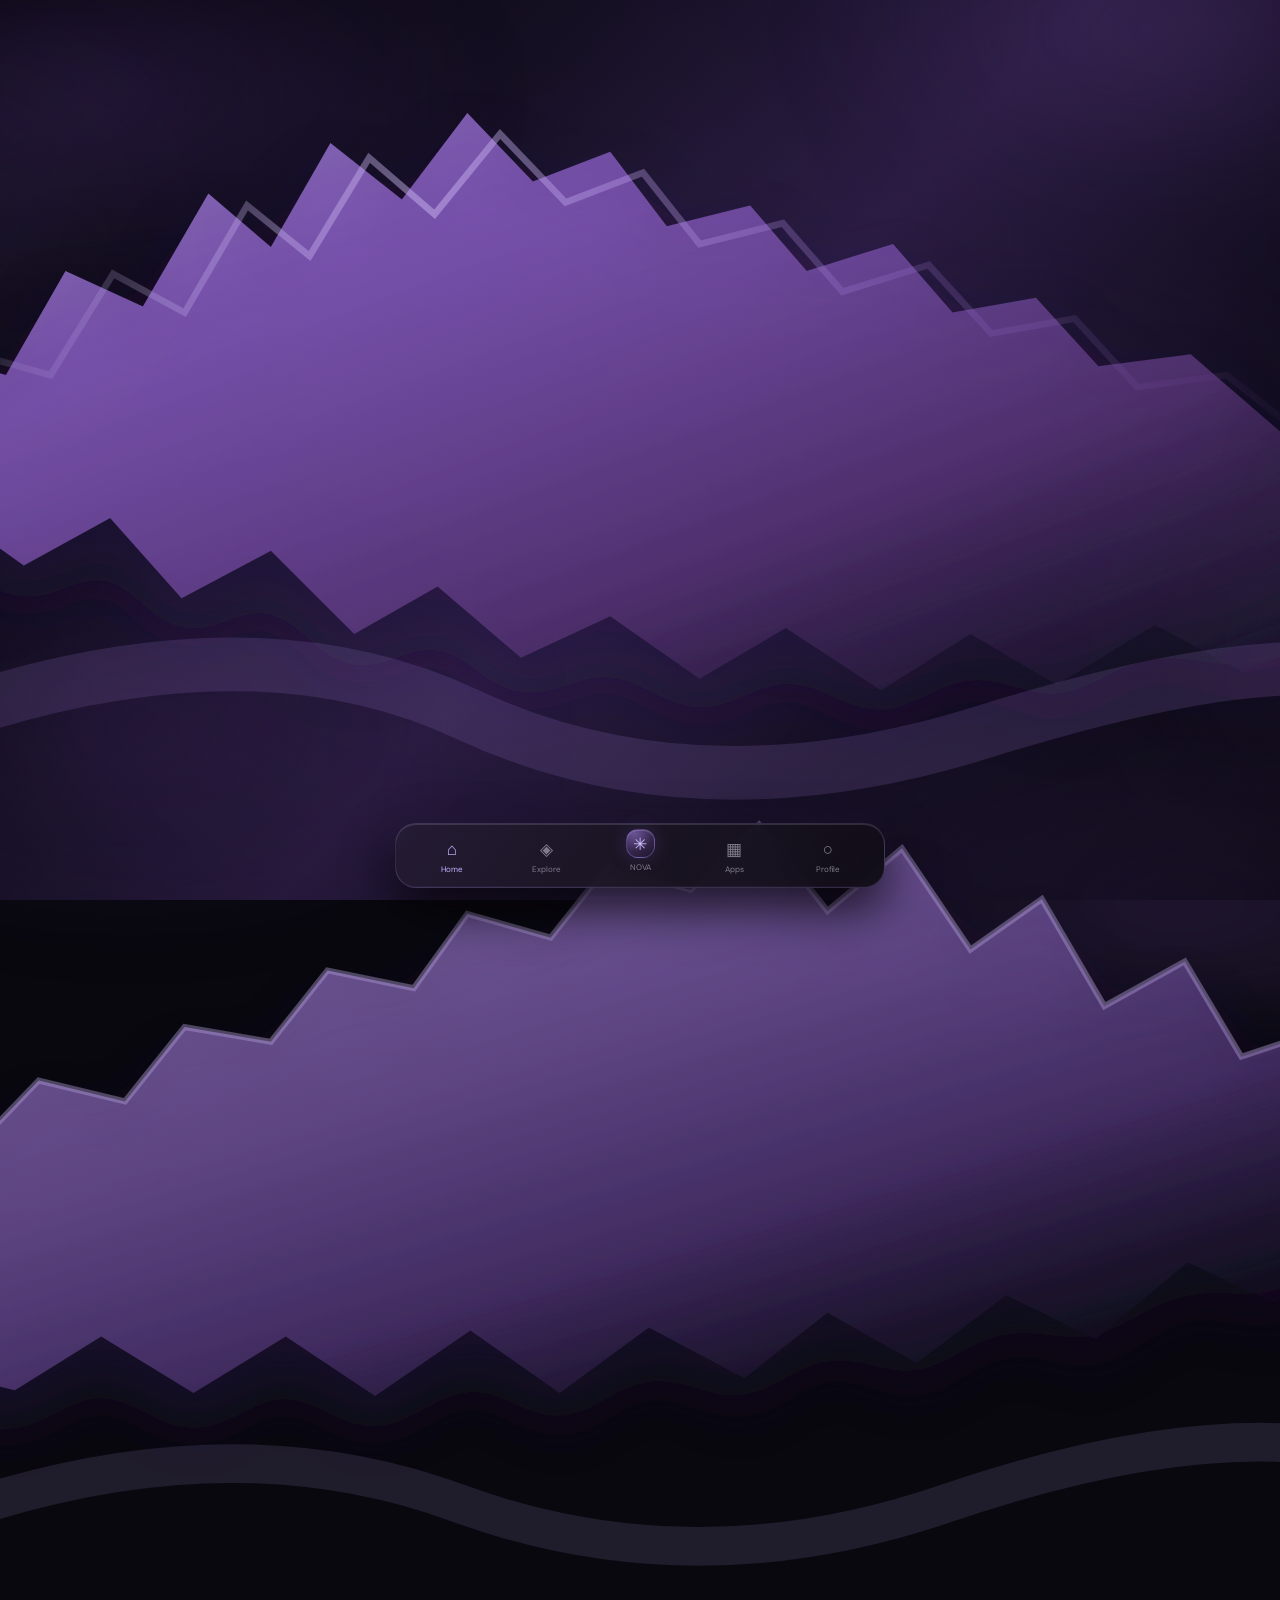
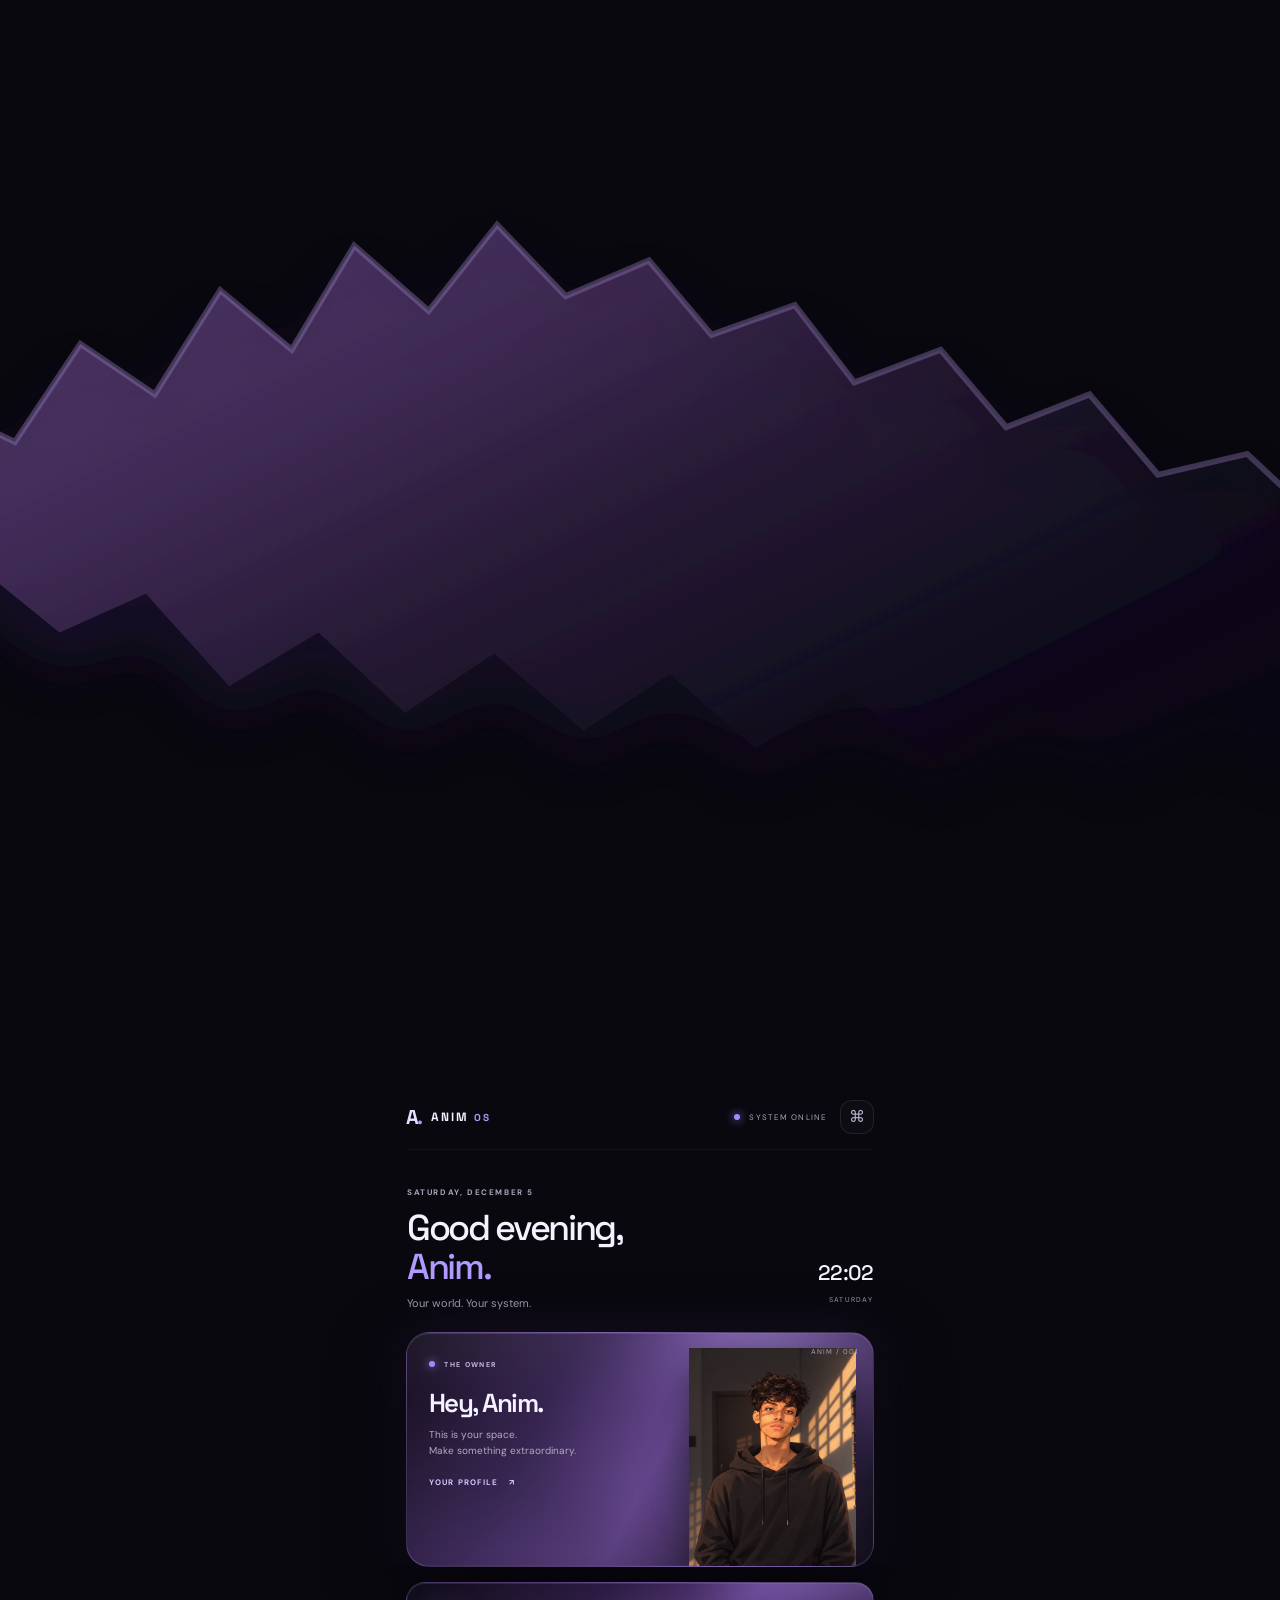
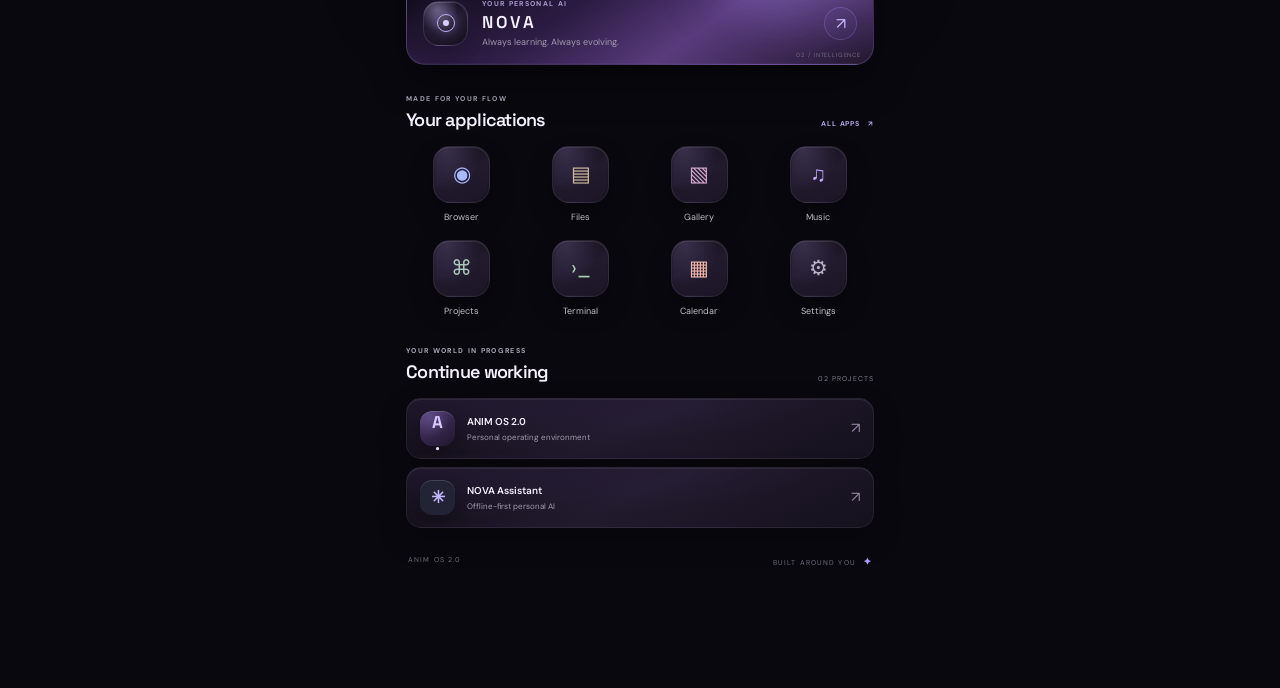
==== index.html @ cd9b97fc "Add visible layered violet cloud formations" ====
<!doctype html>
<html lang="en">
<head>
  <meta charset="utf-8">
  <meta name="viewport" content="width=device-width, initial-scale=1, viewport-fit=cover">
  <meta name="theme-color" content="#0d0d12">
  <meta name="description" content="ANIM OS 2.0 — Your world. Your system.">
  <title>ANIM OS 2.0</title>
  <link rel="icon" href="assets/identity/Profile.png">
  <link rel="preconnect" href="https://fonts.googleapis.com">
  <link rel="preconnect" href="https://fonts.gstatic.com" crossorigin>
  <link href="https://fonts.googleapis.com/css2?family=DM+Sans:wght@400;500;600;700&family=Space+Grotesk:wght@400;500;600;700&display=swap" rel="stylesheet">
  <link rel="stylesheet" href="style.css">
</head>
<body>
  <div class="cloudscape" aria-hidden="true">
    <svg viewBox="0 0 430 900" preserveAspectRatio="xMidYMid slice" role="presentation">
      <defs>
        <linearGradient id="cloudTop" x1="0" y1="0" x2="1" y2="1"><stop offset="0" stop-color="#c7a8ff" stop-opacity=".78"/><stop offset=".28" stop-color="#9365d2" stop-opacity=".72"/><stop offset=".68" stop-color="#51316f" stop-opacity=".88"/><stop offset="1" stop-color="#171126" stop-opacity=".08"/></linearGradient>
        <linearGradient id="cloudCool" x1="0" y1="0" x2=".8" y2="1"><stop offset="0" stop-color="#e0d3ff" stop-opacity=".5"/><stop offset=".22" stop-color="#9b79d0" stop-opacity=".74"/><stop offset=".7" stop-color="#4b326e" stop-opacity=".88"/><stop offset="1" stop-color="#171126" stop-opacity=".06"/></linearGradient>
        <linearGradient id="cloudDark" x1="0" y1="0" x2="1" y2=".7"><stop offset="0" stop-color="#8d63bd" stop-opacity=".58"/><stop offset=".42" stop-color="#49305f" stop-opacity=".86"/><stop offset="1" stop-color="#100c1a" stop-opacity=".12"/></linearGradient>
        <linearGradient id="cloudRim" x1="0" y1="0" x2="1" y2="0"><stop offset="0" stop-color="#d8c4ff" stop-opacity="0"/><stop offset=".38" stop-color="#d8c4ff" stop-opacity=".5"/><stop offset=".72" stop-color="#a67ce0" stop-opacity=".22"/><stop offset="1" stop-color="#a67ce0" stop-opacity="0"/></linearGradient>
        <filter id="cloudShadow" x="-30%" y="-30%" width="160%" height="170%"><feGaussianBlur in="SourceAlpha" stdDeviation="10" result="blur"/><feOffset dy="12" result="offset"/><feColorMatrix in="offset" type="matrix" values="0 0 0 0 0.02 0 0 0 0 0.01 0 0 0 0 0.06 0 0 0 .65 0"/><feMerge><feMergeNode/><feMergeNode in="SourceGraphic"/></feMerge></filter>
      </defs>
      <g filter="url(#cloudShadow)">
        <path d="M-54 142 L-23 119 2 126 22 91 48 103 70 65 91 83 111 48 135 67 157 38 179 61 205 51 224 76 252 69 271 91 300 82 320 105 348 100 369 123 400 119 430 145 464 157 451 219 418 226 388 210 355 230 326 213 296 232 264 211 235 228 205 207 175 221 147 197 119 213 91 185 61 201 37 174 8 190 -20 170 -52 179Z" fill="url(#cloudTop)"/>
        <path d="M-38 141 L-8 119 17 126 38 92 62 105 83 69 104 86 124 53 146 72 168 45 190 68 216 58 235 82 263 75 283 98 312 89 333 112 361 107 382 130 412 126 444 151" fill="none" stroke="url(#cloudRim)" stroke-width="2.2" opacity=".85"/>
      </g>
      <g filter="url(#cloudShadow)" opacity=".92">
        <path d="M474 372 L444 346 417 355 398 323 371 338 350 302 326 319 303 285 278 306 255 277 232 299 204 291 185 315 157 307 139 332 110 326 91 350 62 345 42 370 13 363 -12 389 -44 399 -28 459 5 467 34 449 65 468 96 449 126 469 158 447 188 468 218 446 250 463 278 441 308 458 338 435 368 450 399 424 428 438 463 410Z" fill="url(#cloudCool)"/>
        <path d="M-44 399 L-12 389 13 363 42 370 62 345 91 350 110 326 139 332 157 307 185 315 204 291 232 299 255 277 278 306 303 285 326 319 350 302 371 338 398 323 417 355 444 346 474 372" fill="none" stroke="#c8b2f1" stroke-opacity=".38" stroke-width="2"/>
      </g>
      <g filter="url(#cloudShadow)" opacity=".86">
        <path d="M-50 697 L-20 674 5 686 27 653 52 670 74 635 98 655 119 620 144 642 167 613 190 637 218 625 239 650 267 640 287 666 316 655 338 681 366 670 389 697 419 690 451 720 466 781 434 790 405 773 374 793 344 772 314 792 284 770 254 789 225 764 196 783 166 757 136 777 107 750 77 768 49 737 20 750 -12 724 -49 739Z" fill="url(#cloudDark)"/>
        <path d="M-50 697 L-20 674 5 686 27 653 52 670 74 635 98 655 119 620 144 642 167 613 190 637 218 625 239 650 267 640 287 666 316 655 338 681 366 670 389 697 419 690 451 720" fill="none" stroke="#b99ce8" stroke-opacity=".34" stroke-width="2"/>
      </g>
      <path d="M-30 245 Q80 204 157 240 T330 246 T465 228" fill="none" stroke="#a982dc" stroke-opacity=".16" stroke-width="18"/>
      <path d="M-20 510 Q75 476 154 505 T318 505 T458 488" fill="none" stroke="#c5a9f0" stroke-opacity=".12" stroke-width="13"/>
    </svg>
  </div>
  <div class="ambient ambient-one"></div><div class="ambient ambient-two"></div>
  <div class="os-shell">
    <header class="topbar">
      <a class="brand" href="#" aria-label="ANIM OS home"><span class="brand-symbol">A<span>.</span></span><span class="brand-name">ANIM<span>OS</span></span></a>
      <div class="top-right"><span class="system-status"><i></i> SYSTEM ONLINE</span><button class="icon-button" id="settings-button" aria-label="Settings">⌘</button></div>
    </header>

    <main>
      <section class="welcome">
        <div><p class="eyebrow" id="date-label">YOUR PERSONAL SPACE</p><h1 id="greeting">Welcome back,<br><span>Anim.</span></h1><p class="welcome-sub">Your world. Your system.</p></div>
        <div class="time-card"><span id="clock">21:03</span><small id="day-label">WEDNESDAY</small></div>
      </section>

      <section class="anim-hero" aria-label="Anim profile">
        <div class="hero-glow"></div>
        <div class="hero-copy">
          <span class="micro-label"><i></i> THE OWNER</span>
          <h2>Hey, Anim.</h2>
          <p>This is your space.<br>Make something extraordinary.</p>
          <button class="hero-link" id="profile-button">YOUR PROFILE <span>↗</span></button>
        </div>
        <div class="portrait-wrap"><div class="portrait-halo"></div><img src="assets/identity/Profile.png" alt="Anim's cartoon avatar" onerror="this.closest('.portrait-wrap').classList.add('image-missing')"><span class="portrait-fallback">A</span></div>
        <span class="hero-index">ANIM / 001</span>
      </section>

      <section class="nova-card">
        <div class="nova-orb"><span></span><i></i></div>
        <div class="nova-info"><span class="micro-label">YOUR PERSONAL AI</span><h2>NOVA</h2><p>Always learning. Always evolving.</p></div>
        <button class="nova-open" id="nova-button" aria-label="Open NOVA">↗</button>
        <span class="nova-caption">02 / INTELLIGENCE</span>
      </section>

      <section class="apps-section" id="apps-section">
        <div class="section-head"><div><span class="micro-label">MADE FOR YOUR FLOW</span><h2>Your applications</h2></div><button class="view-all" id="all-apps">ALL APPS <span>↗</span></button></div>
        <div class="app-grid">
          <button class="app-item" data-app="Browser"><span class="app-icon icon-browser">◉</span><span>Browser</span></button>
          <button class="app-item" data-app="Files"><span class="app-icon icon-files">▤</span><span>Files</span></button>
          <button class="app-item" data-app="Gallery"><span class="app-icon icon-gallery">▧</span><span>Gallery</span></button>
          <button class="app-item" data-app="Music"><span class="app-icon icon-music">♫</span><span>Music</span></button>
          <button class="app-item" data-app="Projects"><span class="app-icon icon-projects">⌘</span><span>Projects</span></button>
          <button class="app-item" data-app="Terminal"><span class="app-icon icon-terminal">›_</span><span>Terminal</span></button>
          <button class="app-item" data-app="Calendar"><span class="app-icon icon-calendar">▦</span><span>Calendar</span></button>
          <button class="app-item" data-app="Settings"><span class="app-icon icon-settings">⚙</span><span>Settings</span></button>
        </div>
      </section>

      <section class="workspace-section">
        <div class="section-head"><div><span class="micro-label">YOUR WORLD IN PROGRESS</span><h2>Continue working</h2></div><span class="tiny-count">02 PROJECTS</span></div>
        <button class="project-card" data-project="ANIM OS 2.0"><span class="project-mark">A<span>.</span></span><span class="project-details"><strong>ANIM OS 2.0</strong><small>Personal operating environment</small></span><span class="project-arrow">↗</span></button>
        <button class="project-card" data-project="NOVA Assistant"><span class="project-mark nova-mark">✳</span><span class="project-details"><strong>NOVA Assistant</strong><small>Offline-first personal AI</small></span><span class="project-arrow">↗</span></button>
      </section>
      <footer class="footer-note"><span>ANIM OS 2.0</span><span>BUILT AROUND YOU <b>✦</b></span></footer>
    </main>
    <nav class="bottom-nav" aria-label="Main navigation">
      <button class="nav-item active" data-tab="Home"><span>⌂</span><small>Home</small></button>
      <button class="nav-item" data-tab="Explore"><span>◈</span><small>Explore</small></button>
      <button class="nav-item nav-nova" data-tab="NOVA"><span>✳</span><small>NOVA</small></button>
      <button class="nav-item" data-tab="Apps"><span>▦</span><small>Apps</small></button>
      <button class="nav-item" data-tab="Profile"><span>○</span><small>Profile</small></button>
    </nav>
  </div>
  <div class="toast" id="toast" role="status" aria-live="polite"></div>
  <script src="script.js"></script>
</body>
</html>
---- style.css ----
:root{color-scheme:dark;--bg:#09080f;--panel:#17131f;--panel2:#211a2d;--line:#ffffff16;--text:#f5f1ff;--muted:#a29aae;--violet:#b09aff;--violet2:#7959b8;--deep-universe:linear-gradient(135deg,#08070d 0%,#171126 34%,#24183a 58%,#100d19 82%,#09080f 100%);--hero-gradient:linear-gradient(115deg,#17121f 0%,#302344 32%,#493568 58%,#21182f 82%,#15111d 100%);--nova-gradient:linear-gradient(105deg,#21172f 0%,#392650 38%,#29213d 68%,#171521 100%);--surface-gradient:linear-gradient(145deg,#100e16 0%,#211a2d 48%,#17131f 100%);--font:"DM Sans",sans-serif;--display:"Space Grotesk",sans-serif}
*{box-sizing:border-box}html{min-height:100%;background:var(--bg);scroll-behavior:smooth}body{margin:0;min-height:100vh;background:radial-gradient(ellipse at 86% 4%,#7959b833 0%,transparent 29%),radial-gradient(ellipse at 8% 32%,#39265044 0%,transparent 34%),radial-gradient(ellipse at 92% 72%,#49356825 0%,transparent 31%),radial-gradient(ellipse at 48% 108%,#24183a55 0%,transparent 38%),linear-gradient(135deg,#08070d 0%,#171126 34%,#24183a 58%,#100d19 82%,#09080f 100%);background-attachment:fixed;color:var(--text);font-family:var(--font);-webkit-font-smoothing:antialiased;overflow-x:hidden}.ambient{position:fixed;pointer-events:none;border-radius:50%;filter:blur(90px);opacity:.16;z-index:0}.ambient-one{width:240px;height:240px;background:radial-gradient(circle,#9b79ed 0%,#5b3c91 34%,transparent 72%);top:130px;left:-150px;opacity:.22}.ambient-two{width:230px;height:230px;background:radial-gradient(circle,#7959b8 0%,#392650 42%,transparent 74%);right:-145px;top:590px;opacity:.2}.os-shell{position:relative;z-index:1;width:min(100%,520px);min-height:100dvh;margin:auto;padding:env(safe-area-inset-top) 21px calc(112px + env(safe-area-inset-bottom))}
button{font:inherit;color:inherit;cursor:pointer}button:focus-visible,a:focus-visible{outline:2px solid var(--violet);outline-offset:4px}.topbar{height:66px;display:flex;align-items:center;justify-content:space-between;border-bottom:1px solid #ffffff0b}.brand{display:flex;align-items:center;gap:10px;color:var(--text);text-decoration:none}.brand-symbol{font:700 20px var(--display);color:#e8e0ff;letter-spacing:-.1em}.brand-symbol span,.brand-name span{color:var(--violet)}.brand-name{font:700 12px var(--display);letter-spacing:.18em}.brand-name span{margin-left:4px;font-size:10px}.top-right{display:flex;align-items:center;gap:13px}.system-status{font-size:8px;letter-spacing:.14em;color:#aaa6b7}.system-status i,.micro-label i{display:inline-block;width:6px;height:6px;border-radius:50%;background:#9e8cff;box-shadow:0 0 10px #9e8cff;margin-right:6px}.icon-button{width:34px;height:34px;border:1px solid var(--line);border-radius:12px;background:#ffffff05;color:#b9b2cc;font-size:16px}
.welcome{display:flex;justify-content:space-between;align-items:flex-end;padding:29px 1px 22px}.eyebrow,.micro-label{display:block;font-size:8px;font-weight:700;letter-spacing:.2em;color:#aaa5b8}.welcome h1{font:500 clamp(28px,7vw,36px)/1.08 var(--display);letter-spacing:-.065em;margin:12px 0 0}.welcome h1 span{color:var(--violet)}.welcome-sub{margin:9px 0 0;color:var(--muted);font-size:11px}.time-card{text-align:right;padding-bottom:3px}.time-card span{display:block;font:500 21px var(--display);letter-spacing:-.04em}.time-card small{font-size:7px;letter-spacing:.18em;color:var(--muted)}
.anim-hero{height:218px;position:relative;overflow:hidden;border:1px solid #b49aff2a;border-radius:23px;background:radial-gradient(ellipse at 84% 8%,#b09aff35 0%,transparent 38%),radial-gradient(ellipse at 12% 100%,#7959b82b 0%,transparent 44%),linear-gradient(115deg,#17121f 0%,#302344 32%,#493568 58%,#21182f 82%,#15111d 100%);box-shadow:0 22px 58px #0008,0 0 38px #7959b81c,inset 0 1px 0 #ffffff12}.hero-glow{position:absolute;width:250px;height:250px;right:-60px;top:-95px;border-radius:50%;background:radial-gradient(circle,#b09aff66 0%,#7959b844 38%,#49356822 62%,transparent 76%);filter:blur(42px)}.anim-hero:after{content:"";position:absolute;inset:0;background:linear-gradient(90deg,#17151f00 30%,#17151f30 100%);pointer-events:none}.hero-copy{position:relative;z-index:2;padding:27px 0 0 22px}.micro-label{font-size:7px;letter-spacing:.19em}.hero-copy .micro-label{color:#c5b9e7}.hero-copy h2{font:600 26px var(--display);letter-spacing:-.06em;margin:17px 0 7px}.hero-copy p{font-size:10px;line-height:1.65;color:#b1acbc;margin:0}.hero-link{margin-top:17px;padding:0;border:0;background:none;color:#d2c5ff;font-size:8px;font-weight:700;letter-spacing:.14em}.hero-link span{margin-left:7px}.portrait-wrap{position:absolute;z-index:1;right:3px;bottom:-4px;width:180px;height:205px;display:flex;align-items:flex-end;justify-content:center}.portrait-halo{position:absolute;width:150px;height:150px;bottom:10px;border-radius:50%;background:#a58cff20;filter:blur(22px)}.portrait-wrap img{position:relative;width:100%;height:100%;object-fit:contain;object-position:center bottom;filter:drop-shadow(0 10px 16px #0008)}.portrait-fallback{display:none;font:700 94px var(--display);color:#bcaaff;align-self:center}.image-missing .portrait-fallback{display:block}.image-missing img{display:none}.hero-index{position:absolute;z-index:3;right:15px;top:14px;font-size:7px;letter-spacing:.15em;color:#aaa0bd}
.nova-card{position:relative;display:flex;align-items:center;gap:14px;margin-top:15px;padding:16px;border:1px solid #a18aff25;border-radius:19px;background:radial-gradient(ellipse at 90% 0%,#b09aff24 0%,transparent 42%),linear-gradient(105deg,#21172f 0%,#392650 38%,#29213d 68%,#171521 100%);box-shadow:inset 0 1px 0 #ffffff0c,0 12px 30px #0003;overflow:hidden}.nova-card:after{content:"";position:absolute;width:130px;height:130px;right:25px;top:-90px;border-radius:50%;background:#a18aff18;filter:blur(22px)}.nova-orb{position:relative;width:45px;height:45px;flex:none;border-radius:16px;background:radial-gradient(circle at 28% 18%,#b09aff55 0%,transparent 42%),linear-gradient(145deg,#493568 0%,#302344 48%,#171521 100%);display:grid;place-items:center;border:1px solid #b39aff32}.nova-orb span{width:18px;height:18px;border:1px solid #c1afff;border-radius:50%;box-shadow:0 0 16px #a18aff77}.nova-orb i{position:absolute;width:6px;height:6px;background:#d8cdff;border-radius:50%;box-shadow:0 0 12px #d8cdff}.nova-info{flex:1;min-width:0}.nova-info .micro-label{color:#a99bd2}.nova-info h2{font:600 17px var(--display);letter-spacing:.17em;margin:3px 0}.nova-info p{font-size:9px;color:var(--muted);margin:0}.nova-open{position:relative;z-index:1;width:33px;height:33px;border:1px solid #a18aff42;border-radius:50%;background:#a18aff0d;color:#c9baff}.nova-caption{position:absolute;right:12px;bottom:5px;font-size:6px;letter-spacing:.14em;color:#716b7d}
.apps-section,.workspace-section{margin-top:29px}.section-head{display:flex;justify-content:space-between;align-items:flex-end;margin-bottom:15px}.section-head h2{font:600 18px var(--display);letter-spacing:-.04em;margin:5px 0 0}.view-all{border:0;background:none;padding:0 0 3px;color:#b8a8ed;font-size:7px;font-weight:700;letter-spacing:.13em}.view-all span{margin-left:5px}.app-grid{display:grid;grid-template-columns:repeat(4,1fr);gap:17px 7px}.app-item{display:flex;flex-direction:column;align-items:center;gap:8px;padding:0;border:0;background:none;color:#d9d6e1;font-size:9px}.app-icon{width:53px;height:53px;display:grid;place-items:center;border:1px solid #ffffff12;border-radius:17px;background:radial-gradient(ellipse at 18% 0%,#7959b82b 0%,transparent 58%),linear-gradient(145deg,#29213d 0%,#211a2d 48%,#100e16 100%);font-size:21px;color:#c7b9f5;box-shadow:0 9px 20px #0003;transition:transform .18s,border-color .18s}.app-item:active .app-icon{transform:scale(.94);border-color:#b29aff70}.icon-browser{color:#a8baff}.icon-files{color:#d4c0a0}.icon-gallery{color:#d6a8ce}.icon-music{color:#c5aaff}.icon-projects{color:#a8c7b8}.icon-terminal{color:#a7d4b1}.icon-calendar{color:#f0b5a7}.icon-settings{color:#b9b3c8}
.tiny-count{font-size:7px;letter-spacing:.14em;color:#817b8d}.project-card{width:100%;display:flex;align-items:center;gap:12px;padding:12px 13px;margin-top:8px;text-align:left;border:1px solid #ffffff10;border-radius:15px;background:radial-gradient(ellipse at 0% 0%,#49356825 0%,transparent 56%),linear-gradient(110deg,#211a2d 0%,#17131f 58%,#100e16 100%);box-shadow:inset 0 1px 0 #ffffff08;transition:border-color .18s}.project-card:active{border-color:#a18aff60}.project-mark{width:35px;height:35px;display:grid;place-items:center;border-radius:12px;background:radial-gradient(circle at 28% 18%,#b09aff40 0%,transparent 55%),linear-gradient(145deg,#493568,#21172f);color:#d7caff;font:700 17px var(--display)}.project-mark span{color:#e2d7ff}.nova-mark{background:#222334;color:#c1b7ff}.project-details{display:flex;flex:1;flex-direction:column;gap:4px}.project-details strong{font-size:10px;font-weight:600}.project-details small{font-size:8px;color:var(--muted)}.project-arrow{font-size:15px;color:#8f879e}.footer-note{display:flex;justify-content:space-between;margin:27px 2px 8px;color:#6f6a79;font-size:7px;letter-spacing:.16em}.footer-note b{color:var(--violet);font-size:10px;margin-left:4px}
.bottom-nav{position:fixed;z-index:5;bottom:calc(12px + env(safe-area-inset-bottom));left:50%;transform:translateX(-50%);width:min(calc(100% - 26px),490px);height:65px;padding:7px 9px;display:flex;align-items:center;justify-content:space-around;border:1px solid #ffffff19;border-radius:21px;background:linear-gradient(115deg,#211a2deF 0%,#17131feF 55%,#100e16f2 100%);backdrop-filter:blur(24px);box-shadow:0 16px 44px #000b,0 0 30px #7959b81a,inset 0 1px 0 #ffffff14}.nav-item{min-width:48px;border:0;background:none;color:#817d8c;display:flex;flex-direction:column;align-items:center;gap:4px;font-size:17px;transition:color .18s}.nav-item small{font-size:8px}.nav-item.active{color:#c4b4ff}.nav-nova span{width:29px;height:29px;margin-top:-10px;display:grid;place-items:center;border:1px solid #a18aff55;border-radius:12px;background:#302643;color:#d0c2ff}.toast{position:fixed;z-index:9;left:50%;bottom:94px;transform:translate(-50%,12px);opacity:0;pointer-events:none;max-width:calc(100% - 36px);white-space:nowrap;background:#282332;border:1px solid #a18aff55;border-radius:12px;padding:11px 15px;color:#eee8ff;font-size:10px;box-shadow:0 10px 30px #0008;transition:opacity .2s,transform .2s}.toast.show{opacity:1;transform:translate(-50%,0)}
@media(min-width:600px){.os-shell{padding-left:26px;padding-right:26px}.anim-hero{height:235px}.portrait-wrap{width:195px;height:222px}.app-icon{width:57px;height:57px}}@media(max-width:360px){.os-shell{padding-left:16px;padding-right:16px}.portrait-wrap{right:-16px;width:160px}.hero-copy{padding-left:17px}.hero-copy h2{font-size:23px}.system-status{font-size:7px}}@media(prefers-reduced-motion:reduce){*{scroll-behavior:auto!important;transition:none!important;animation:none!important}}

/* ANIM OS 2.0 — premium cloud atmosphere */
:root{
  --cloud-midnight:linear-gradient(132deg,#07060d 0%,#171126 28%,#30204a 52%,#171126 76%,#08070e 100%);
  --cloud-violet:linear-gradient(118deg,#171020 0%,#382653 30%,#7250a0 54%,#352447 78%,#120f1b 100%);
  --cloud-nebula:linear-gradient(145deg,#100d18 0%,#2b1b42 35%,#593b7d 62%,#24182f 100%);
  --cloud-glass:linear-gradient(155deg,#0d0b12 0%,#211a2d 48%,#15111d 100%);
  --cloud-rim:linear-gradient(112deg,#302047 0%,#7956b0 48%,#b69cff 100%);
}
body{isolation:isolate;background:var(--cloud-midnight);background-attachment:fixed}
body::before,body::after{content:"";position:fixed;inset:-12%;z-index:-1;pointer-events:none}
body::before{
  background:
    radial-gradient(ellipse 38% 23% at 14% 18%,#69469a70 0%,#50347745 32%,transparent 72%),
    radial-gradient(ellipse 31% 24% at 83% 12%,#8a65bd55 0%,#56377d35 38%,transparent 74%),
    radial-gradient(ellipse 42% 27% at 72% 49%,#4d306e55 0%,#30204430 43%,transparent 76%),
    radial-gradient(ellipse 35% 25% at 18% 75%,#56377d48 0%,#30204425 42%,transparent 76%),
    radial-gradient(ellipse 44% 28% at 84% 91%,#7651a344 0%,transparent 72%);
  filter:blur(48px) saturate(118%);opacity:.86;transform:translate3d(0,0,0);
  animation:cloud-drift 34s ease-in-out infinite alternate;
}
body::after{
  inset:0;z-index:-1;opacity:.52;
  background:
    radial-gradient(ellipse at 50% 42%,transparent 22%,#05040a88 100%),
    linear-gradient(115deg,#09071022 0%,transparent 42%,#09071055 100%);
}
.ambient{z-index:0;mix-blend-mode:screen;filter:blur(72px);will-change:transform}
.ambient-one{width:310px;height:250px;top:110px;left:-205px;opacity:.34;background:radial-gradient(ellipse,#b18aff70 0%,#7956b055 36%,#49356820 60%,transparent 76%);animation:cloud-float-a 22s ease-in-out infinite alternate}
.ambient-two{width:330px;height:290px;right:-225px;top:510px;opacity:.31;background:radial-gradient(ellipse,#9a72d66b 0%,#65458f45 38%,#30204420 62%,transparent 78%);animation:cloud-float-b 27s ease-in-out infinite alternate}
.os-shell{isolation:isolate}
.anim-hero{
  background:
    radial-gradient(ellipse 58% 72% at 86% 14%,#b69cff36 0%,#7956b02b 32%,transparent 72%),
    radial-gradient(ellipse 58% 82% at 13% 100%,#7651a344 0%,#4935682b 45%,transparent 76%),
    radial-gradient(ellipse 35% 45% at 62% 72%,#8b66b51c 0%,transparent 74%),
    var(--cloud-violet);
  border-color:#c6adff30;
  box-shadow:0 28px 72px #0009,0 0 52px #7956b025,inset 0 1px 0 #ffffff20,inset 0 -1px 0 #b69cff12;
}
.anim-hero::before{
  content:"";position:absolute;z-index:1;pointer-events:none;
  width:270px;height:210px;right:-65px;top:-94px;border-radius:48%;
  background:
    radial-gradient(ellipse at 35% 45%,#cbb8ff52 0%,#a17bdc38 28%,transparent 67%),
    radial-gradient(ellipse at 70% 68%,#7651a34a 0%,transparent 70%);
  filter:blur(27px);opacity:.9;animation:hero-cloud 18s ease-in-out infinite alternate;
}
.hero-glow{width:300px;height:280px;right:-76px;top:-102px;filter:blur(34px);opacity:.78;background:radial-gradient(ellipse at 44% 44%,#c7b1ff72 0%,#946dc55a 28%,#68458c28 54%,transparent 76%)}
.anim-hero:after{background:linear-gradient(90deg,#100d1900 18%,#17102018 52%,#100d1948 100%),linear-gradient(180deg,#ffffff0b 0%,transparent 28%,#09070d24 100%);border-radius:inherit}
.portrait-halo{width:180px;height:175px;background:radial-gradient(circle,#c0a4ff3b 0%,#9169cb2b 36%,#65458f16 58%,transparent 76%);filter:blur(25px)}
.portrait-wrap img{filter:drop-shadow(0 14px 20px #0009) drop-shadow(0 0 18px #b69cff22)}
.nova-card{
  background:
    radial-gradient(ellipse 52% 120% at 100% 0%,#b69cff32 0%,#7956b02b 36%,transparent 76%),
    radial-gradient(ellipse 55% 100% at 0% 100%,#593b7d35 0%,transparent 72%),
    var(--cloud-nebula);
  border-color:#b69cff32;box-shadow:0 17px 38px #0006,inset 0 1px 0 #ffffff18,inset 0 -1px 0 #b69cff0c;
}
.nova-card::before{content:"";position:absolute;pointer-events:none;width:180px;height:115px;right:0;top:-68px;background:radial-gradient(ellipse,#c4aaff42 0%,#8d65c12b 42%,transparent 76%);filter:blur(24px)}
.nova-orb{background:radial-gradient(circle at 30% 18%,#d0bdff70 0%,transparent 45%),var(--cloud-glass);box-shadow:0 8px 24px #08060f80,inset 0 1px 0 #ffffff26,0 0 22px #9d79df20}
.app-icon{position:relative;isolation:isolate;overflow:hidden;background:radial-gradient(ellipse at 22% 0%,#a889e83b 0%,transparent 57%),var(--cloud-glass);box-shadow:0 12px 24px #0005,inset 0 1px 0 #ffffff1a,inset 0 -1px 0 #b69cff0b}
.app-icon::after{content:"";position:absolute;inset:1px;border-radius:inherit;background:linear-gradient(145deg,#ffffff0a,transparent 46%,#a889e80b);pointer-events:none}
.project-card{background:radial-gradient(ellipse at 0% 0%,#7956b02b 0%,transparent 62%),var(--cloud-glass);box-shadow:0 12px 28px #0004,inset 0 1px 0 #ffffff12}
.project-mark{box-shadow:inset 0 1px 0 #ffffff24,0 6px 16px #0004}
.bottom-nav{background:linear-gradient(125deg,#251c34ed 0%,#191421f2 52%,#100d17f5 100%);border-color:#c0a5ff30;box-shadow:0 18px 50px #000c,0 0 34px #7956b022,inset 0 1px 0 #ffffff20,inset 0 -1px 0 #b69cff0d}
.nav-nova span{background:radial-gradient(circle at 30% 15%,#b69cff55 0%,transparent 60%),linear-gradient(145deg,#493568,#21172f);box-shadow:0 0 20px #9b79ed30,inset 0 1px 0 #ffffff25}
@keyframes cloud-drift{0%{transform:translate3d(-1.5%,0,0) scale(1)}100%{transform:translate3d(1.5%,1.2%,0) scale(1.045)}}
@keyframes cloud-float-a{0%{transform:translate3d(0,0,0) scale(.94)}100%{transform:translate3d(24px,18px,0) scale(1.08)}}
@keyframes cloud-float-b{0%{transform:translate3d(0,0,0) scale(1.04)}100%{transform:translate3d(-22px,-16px,0) scale(.94)}}
@keyframes hero-cloud{0%{transform:translate3d(-8px,0,0) scale(.94);opacity:.65}100%{transform:translate3d(8px,12px,0) scale(1.08);opacity:1}}
@media(prefers-reduced-motion:reduce){body::before,.ambient-one,.ambient-two,.anim-hero::before{animation:none!important}}
@media(max-width:360px){.ambient-one{left:-230px}.ambient-two{right:-250px}}
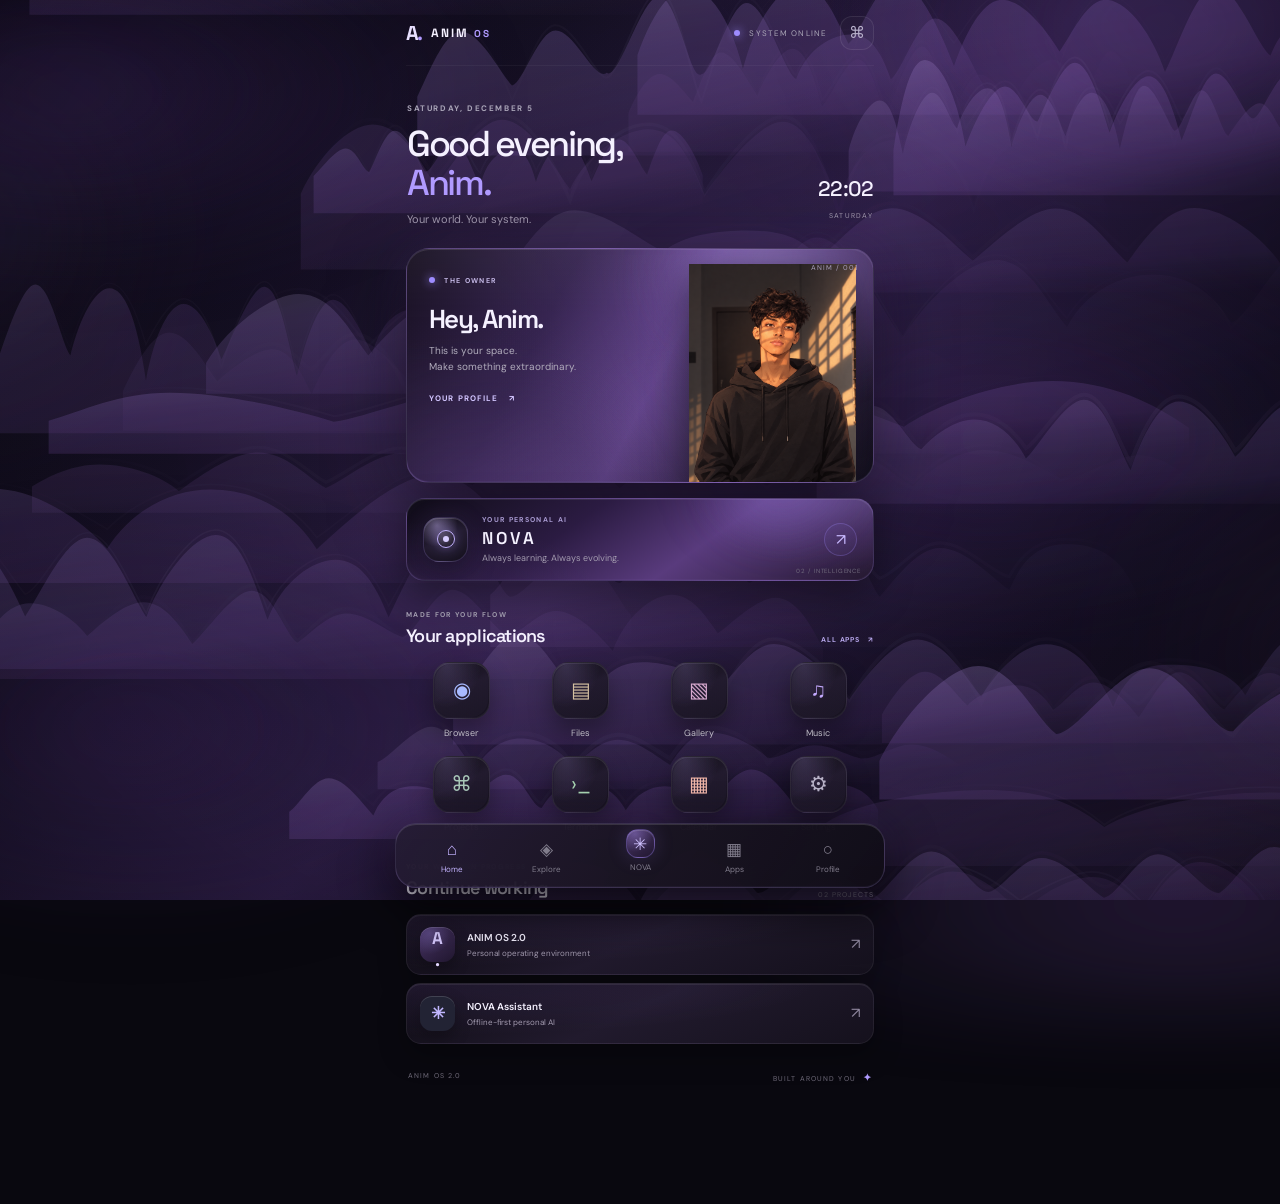
==== commit 21bb0f78: "Redesign ANIM OS with 65 layered cloud formations" ====
--- a/index.html
+++ b/index.html
@@ -14,29 +14,82 @@
 </head>
 <body>
   <div class="cloudscape" aria-hidden="true">
-    <svg viewBox="0 0 430 900" preserveAspectRatio="xMidYMid slice" role="presentation">
-      <defs>
+    <svg viewBox="0 0 1000 1800" preserveAspectRatio="xMidYMid slice" role="presentation">
+<defs>
         <linearGradient id="cloudTop" x1="0" y1="0" x2="1" y2="1"><stop offset="0" stop-color="#c7a8ff" stop-opacity=".78"/><stop offset=".28" stop-color="#9365d2" stop-opacity=".72"/><stop offset=".68" stop-color="#51316f" stop-opacity=".88"/><stop offset="1" stop-color="#171126" stop-opacity=".08"/></linearGradient>
         <linearGradient id="cloudCool" x1="0" y1="0" x2=".8" y2="1"><stop offset="0" stop-color="#e0d3ff" stop-opacity=".5"/><stop offset=".22" stop-color="#9b79d0" stop-opacity=".74"/><stop offset=".7" stop-color="#4b326e" stop-opacity=".88"/><stop offset="1" stop-color="#171126" stop-opacity=".06"/></linearGradient>
         <linearGradient id="cloudDark" x1="0" y1="0" x2="1" y2=".7"><stop offset="0" stop-color="#8d63bd" stop-opacity=".58"/><stop offset=".42" stop-color="#49305f" stop-opacity=".86"/><stop offset="1" stop-color="#100c1a" stop-opacity=".12"/></linearGradient>
         <linearGradient id="cloudRim" x1="0" y1="0" x2="1" y2="0"><stop offset="0" stop-color="#d8c4ff" stop-opacity="0"/><stop offset=".38" stop-color="#d8c4ff" stop-opacity=".5"/><stop offset=".72" stop-color="#a67ce0" stop-opacity=".22"/><stop offset="1" stop-color="#a67ce0" stop-opacity="0"/></linearGradient>
         <filter id="cloudShadow" x="-30%" y="-30%" width="160%" height="170%"><feGaussianBlur in="SourceAlpha" stdDeviation="10" result="blur"/><feOffset dy="12" result="offset"/><feColorMatrix in="offset" type="matrix" values="0 0 0 0 0.02 0 0 0 0 0.01 0 0 0 0 0.06 0 0 0 .65 0"/><feMerge><feMergeNode/><feMergeNode in="SourceGraphic"/></feMerge></filter>
       </defs>
-      <g filter="url(#cloudShadow)">
-        <path d="M-54 142 L-23 119 2 126 22 91 48 103 70 65 91 83 111 48 135 67 157 38 179 61 205 51 224 76 252 69 271 91 300 82 320 105 348 100 369 123 400 119 430 145 464 157 451 219 418 226 388 210 355 230 326 213 296 232 264 211 235 228 205 207 175 221 147 197 119 213 91 185 61 201 37 174 8 190 -20 170 -52 179Z" fill="url(#cloudTop)"/>
-        <path d="M-38 141 L-8 119 17 126 38 92 62 105 83 69 104 86 124 53 146 72 168 45 190 68 216 58 235 82 263 75 283 98 312 89 333 112 361 107 382 130 412 126 444 151" fill="none" stroke="url(#cloudRim)" stroke-width="2.2" opacity=".85"/>
-      </g>
-      <g filter="url(#cloudShadow)" opacity=".92">
-        <path d="M474 372 L444 346 417 355 398 323 371 338 350 302 326 319 303 285 278 306 255 277 232 299 204 291 185 315 157 307 139 332 110 326 91 350 62 345 42 370 13 363 -12 389 -44 399 -28 459 5 467 34 449 65 468 96 449 126 469 158 447 188 468 218 446 250 463 278 441 308 458 338 435 368 450 399 424 428 438 463 410Z" fill="url(#cloudCool)"/>
-        <path d="M-44 399 L-12 389 13 363 42 370 62 345 91 350 110 326 139 332 157 307 185 315 204 291 232 299 255 277 278 306 303 285 326 319 350 302 371 338 398 323 417 355 444 346 474 372" fill="none" stroke="#c8b2f1" stroke-opacity=".38" stroke-width="2"/>
-      </g>
-      <g filter="url(#cloudShadow)" opacity=".86">
-        <path d="M-50 697 L-20 674 5 686 27 653 52 670 74 635 98 655 119 620 144 642 167 613 190 637 218 625 239 650 267 640 287 666 316 655 338 681 366 670 389 697 419 690 451 720 466 781 434 790 405 773 374 793 344 772 314 792 284 770 254 789 225 764 196 783 166 757 136 777 107 750 77 768 49 737 20 750 -12 724 -49 739Z" fill="url(#cloudDark)"/>
-        <path d="M-50 697 L-20 674 5 686 27 653 52 670 74 635 98 655 119 620 144 642 167 613 190 637 218 625 239 650 267 640 287 666 316 655 338 681 366 670 389 697 419 690 451 720" fill="none" stroke="#b99ce8" stroke-opacity=".34" stroke-width="2"/>
-      </g>
-      <path d="M-30 245 Q80 204 157 240 T330 246 T465 228" fill="none" stroke="#a982dc" stroke-opacity=".16" stroke-width="18"/>
-      <path d="M-20 510 Q75 476 154 505 T318 505 T458 488" fill="none" stroke="#c5a9f0" stroke-opacity=".12" stroke-width="13"/>
-    </svg>
+<g class="cloud-field">
+<g class="cloud-layer cloud-layer-01" style="opacity:0.26;--cloud-speed:47s;--cloud-phase:-10s"><path d="M 122 75 L 122 51.63293861819431 C 134.56571428571428 45.01811994330492 155.24468013509042 18.368840380385517 174.09325156366185 18.368840380385517 C 195.036108706519 18.368840380385517 214.14857142857144 45.01811994330492 226.71428571428572 49.246277990033846 C 239.28 44.93396214987151 261.9797467694166 29.98180954516865 280.828318197988 29.98180954516865 C 301.7711753408451 29.98180954516865 318.86285714285714 44.93396214987151 331.42857142857144 49.016331612467766 C 343.99428571428575 36.893274022475815 359.8707013540822 24.044212183263152 378.7192727826536 24.044212183263152 C 399.6621299255107 24.044212183263152 423.5771428571428 36.893274022475815 436.1428571428571 54.92417282697745 C 448.7085714285714 37.35203382615 468.8165543510818 28.794273222004996 487.6651257796532 28.794273222004996 C 508.6079829225103 28.794273222004996 528.2914285714286 37.35203382615 540.8571428571429 53.0613973573409 C 553.4228571428572 48.17060787368101 579.2694331274182 26.73852986115962 598.1180045559896 26.73852986115962 C 619.0608616988468 26.73852986115962 633.0057142857142 48.17060787368101 645.5714285714286 48.85262852321379 C 658.1371428571429 47.83205358018168 679.2631850116009 25.751129728229714 698.1117564401723 25.751129728229714 C 719.0546135830294 25.751129728229714 737.7199999999999 47.83205358018168 750.2857142857142 45.11701382454484 C 762.8514285714285 46.99399836242665 777.2048873292973 21.28641576739028 796.0534587578687 21.28641576739028 C 816.9963159007259 21.28641576739028 842.4342857142857 46.99399836242665 855 47.79702155002393 L 855 75 Z" fill="url(#cloudTop)"/><path d="M 122 53.937999523440375 C 134.56571428571428 41.01811994330492 155.24468013509042 14.368840380385517 174.09325156366185 14.368840380385517 C 195.036108706519 14.368840380385517 214.14857142857144 41.01811994330492 226.71428571428572 46.04358842778951 C 239.28 40.93396214987151 261.9797467694166 25.98180954516865 280.828318197988 25.98180954516865 C 301.7711753408451 25.98180954516865 318.86285714285714 40.93396214987151 331.42857142857144 43.50947024137713 C 343.99428571428575 32.893274022475815 359.8707013540822 20.044212183263152 378.7192727826536 20.044212183263152 C 399.6621299255107 20.044212183263152 423.5771428571428 32.893274022475815 436.1428571428571 43.707051967922595 C 448.7085714285714 33.35203382615 468.8165543510818 24.794273222004996 487.6651257796532 24.794273222004996 C 508.6079829225103 24.794273222004996 528.2914285714286 33.35203382615 540.8571428571429 49.08845519854687 C 553.4228571428572 44.17060787368101 579.2694331274182 22.73852986115962 598.1180045559896 22.73852986115962 C 619.0608616988468 22.73852986115962 633.0057142857142 44.17060787368101 645.5714285714286 45.42482976540923 C 658.1371428571429 43.83205358018168 679.2631850116009 21.751129728229714 698.1117564401723 21.751129728229714 C 719.0546135830294 21.751129728229714 737.7199999999999 43.83205358018168 750.2857142857142 45.92852784496732 C 762.8514285714285 42.99399836242665 777.2048873292973 17.28641576739028 796.0534587578687 17.28641576739028 C 816.9963159007259 17.28641576739028 842.4342857142857 42.99399836242665 855 51.50778091272339" fill="none" stroke="url(#cloudRim)" stroke-width="1.4" stroke-linecap="round" opacity="0.17"/></g>
+<g class="cloud-layer cloud-layer-02" style="opacity:0.37;--cloud-speed:42s;--cloud-phase:-19s"><path d="M 256 151 L 256 111.20340029455721 C 276.112 82.99076106995344 300.2271188095361 60.53912625946104 330.3951188095361 60.53912625946104 C 363.91511880953607 60.53912625946104 403.488 82.99076106995344 423.6 96.76146564856171 C 443.71200000000005 83.22679098267108 477.10781684938075 41.75687731951475 507.27581684938076 41.75687731951475 C 540.7958168493808 41.75687731951475 571.0880000000001 83.22679098267108 591.2 103.33382213719189 C 611.312 79.22476257793605 648.2222532622069 59.47118644528091 678.3902532622069 59.47118644528091 C 711.9102532622069 59.47118644528091 738.688 79.22476257793605 758.8 112.98368587642908 C 778.9119999999999 86.50679545234888 825.179391931653 64.19595293328166 855.347391931653 64.19595293328166 C 888.867391931653 64.19595293328166 906.288 86.50679545234888 926.4 115.3467587121576 C 946.512 75.13748889639973 970.7567124149948 55.01632844991982 1000.9247124149948 55.01632844991982 C 1034.444712414995 55.01632844991982 1073.888 75.13748889639973 1094 100.33776299521327 L 1094 151 Z" fill="url(#cloudCool)"/><path d="M 256 113.91442817881703 C 276.112 78.99076106995344 300.2271188095361 56.53912625946104 330.3951188095361 56.53912625946104 C 363.91511880953607 56.53912625946104 403.488 78.99076106995344 423.6 98.22538704134524 C 443.71200000000005 79.22679098267108 477.10781684938075 37.75687731951475 507.27581684938076 37.75687731951475 C 540.7958168493808 37.75687731951475 571.0880000000001 79.22679098267108 591.2 110.22962418437004 C 611.312 75.22476257793605 648.2222532622069 55.47118644528091 678.3902532622069 55.47118644528091 C 711.9102532622069 55.47118644528091 738.688 75.22476257793605 758.8 103.27017796687781 C 778.9119999999999 82.50679545234888 825.179391931653 60.19595293328166 855.347391931653 60.19595293328166 C 888.867391931653 60.19595293328166 906.288 82.50679545234888 926.4 90.68206899181008 C 946.512 71.13748889639973 970.7567124149948 51.01632844991982 1000.9247124149948 51.01632844991982 C 1034.444712414995 51.01632844991982 1073.888 71.13748889639973 1094 107.68632221944631" fill="none" stroke="url(#cloudRim)" stroke-width="2.2" stroke-linecap="round" opacity="0.19"/></g>
+<g class="cloud-layer cloud-layer-03" style="opacity:0.32;--cloud-speed:54s;--cloud-phase:-19s"><path d="M 193 171 L 193 127.40155422197655 C 204.86666666666667 97.69049332670401 218.91884989465274 82.55327517557889 236.71884989465275 82.55327517557889 C 256.4966276724305 82.55327517557889 280.02222222222224 97.69049332670401 291.8888888888889 123.77410680997184 C 303.7555555555556 109.97725428682752 322.15864066618184 87.05737258722074 339.95864066618185 87.05737258722074 C 359.7364184439596 87.05737258722074 378.9111111111111 109.97725428682752 390.77777777777777 132.2580366184935 C 402.64444444444445 107.74308163609821 429.8653106023868 83.71166766779497 447.6653106023868 83.71166766779497 C 467.44308838016457 83.71166766779497 477.79999999999995 107.74308163609821 489.66666666666663 126.1299948835466 C 501.5333333333333 110.27413933603093 520.2866121703966 90.10582842673175 538.0866121703965 90.10582842673175 C 557.8643899481743 90.10582842673175 576.6888888888889 110.27413933603093 588.5555555555555 131.850669842232 C 600.4222222222222 121.20260815003422 617.1171964169376 82.16396051496267 634.9171964169376 82.16396051496267 C 654.6949741947154 82.16396051496267 675.5777777777778 121.20260815003422 687.4444444444445 127.42687302588484 C 699.3111111111111 114.98044443032704 712.9816253902598 81.1217264442239 730.7816253902597 81.1217264442239 C 750.5594031680375 81.1217264442239 774.4666666666666 114.98044443032704 786.3333333333333 118.40861157767475 C 798.1999999999999 101.99479446916375 810.6754258167413 95.15070349005983 828.4754258167412 95.15070349005983 C 848.253203594519 95.15070349005983 873.3555555555555 101.99479446916375 885.2222222222222 133.27740460974164 C 897.0888888888888 113.8703157838434 915.6044134904527 93.03482589772902 933.4044134904526 93.03482589772902 C 953.1821912682304 93.03482589772902 972.2444444444444 113.8703157838434 984.1111111111111 128.24465070588514 C 995.9777777777778 107.85721238430123 1020.203558551189 94.96713210176677 1038.003558551189 94.96713210176677 C 1057.7813363289667 94.96713210176677 1071.1333333333334 107.85721238430123 1083 122.96981055448762 L 1083 171 Z" fill="url(#cloudDark)"/><path d="M 193 138.06551243615337 C 204.86666666666667 93.69049332670401 218.91884989465274 78.55327517557889 236.71884989465275 78.55327517557889 C 256.4966276724305 78.55327517557889 280.02222222222224 93.69049332670401 291.8888888888889 122.68297352716326 C 303.7555555555556 105.97725428682752 322.15864066618184 83.05737258722074 339.95864066618185 83.05737258722074 C 359.7364184439596 83.05737258722074 378.9111111111111 105.97725428682752 390.77777777777777 130.10750301544556 C 402.64444444444445 103.74308163609821 429.8653106023868 79.71166766779497 447.6653106023868 79.71166766779497 C 467.44308838016457 79.71166766779497 477.79999999999995 103.74308163609821 489.66666666666663 136.03864054059608 C 501.5333333333333 106.27413933603093 520.2866121703966 86.10582842673175 538.0866121703965 86.10582842673175 C 557.8643899481743 86.10582842673175 576.6888888888889 106.27413933603093 588.5555555555555 133.56424637767486 C 600.4222222222222 117.20260815003422 617.1171964169376 78.16396051496267 634.9171964169376 78.16396051496267 C 654.6949741947154 78.16396051496267 675.5777777777778 117.20260815003422 687.4444444444445 113.04851610969752 C 699.3111111111111 110.98044443032704 712.9816253902598 77.1217264442239 730.7816253902597 77.1217264442239 C 750.5594031680375 77.1217264442239 774.4666666666666 110.98044443032704 786.3333333333333 122.05143418417312 C 798.1999999999999 97.99479446916375 810.6754258167413 91.15070349005983 828.4754258167412 91.15070349005983 C 848.253203594519 91.15070349005983 873.3555555555555 97.99479446916375 885.2222222222222 130.413135335166 C 897.0888888888888 109.8703157838434 915.6044134904527 89.03482589772902 933.4044134904526 89.03482589772902 C 953.1821912682304 89.03482589772902 972.2444444444444 109.8703157838434 984.1111111111111 136.04131859286687 C 995.9777777777778 103.85721238430123 1020.203558551189 90.96713210176677 1038.003558551189 90.96713210176677 C 1057.7813363289667 90.96713210176677 1071.1333333333334 103.85721238430123 1083 129.33831365026532" fill="none" stroke="url(#cloudRim)" stroke-width="2.0" stroke-linecap="round" opacity="0.30"/></g>
+<g class="cloud-layer cloud-layer-04" style="opacity:0.34;--cloud-speed:62s;--cloud-phase:-27s"><path d="M 143 133 L 143 114.15962865690702 C 154.328 105.13443356105127 173.16338892549277 83.91413219808601 190.15538892549276 83.91413219808601 C 209.03538892549275 83.91413219808601 226.072 105.13443356105127 237.4 109.74371457017958 C 248.728 106.50884748452809 262.90461635518074 94.57059494229034 279.89661635518075 94.57059494229034 C 298.77661635518075 94.57059494229034 320.47200000000004 106.50884748452809 331.8 115.21446194770746 C 343.128 107.68235278390348 357.76158823901415 79.61567531549372 374.75358823901416 79.61567531549372 C 393.63358823901416 79.61567531549372 414.87200000000007 107.68235278390348 426.20000000000005 106.23283728616312 C 437.528 96.88708384793718 457.16756926071645 93.49946729559451 474.15956926071647 93.49946729559451 C 493.03956926071646 93.49946729559451 509.27200000000005 96.88708384793718 520.6 110.82638668780214 C 531.928 107.02529386668466 544.3304660221935 94.18052619579248 561.3224660221935 94.18052619579248 C 580.2024660221934 94.18052619579248 603.672 107.02529386668466 615 116.31010902713984 L 615 133 Z" fill="url(#cloudTop)"/><path d="M 143 114.54471883203834 C 154.328 101.13443356105127 173.16338892549277 79.91413219808601 190.15538892549276 79.91413219808601 C 209.03538892549275 79.91413219808601 226.072 101.13443356105127 237.4 105.17941568552516 C 248.728 102.50884748452809 262.90461635518074 90.57059494229034 279.89661635518075 90.57059494229034 C 298.77661635518075 90.57059494229034 320.47200000000004 102.50884748452809 331.8 102.75799527613447 C 343.128 103.68235278390348 357.76158823901415 75.61567531549372 374.75358823901416 75.61567531549372 C 393.63358823901416 75.61567531549372 414.87200000000007 103.68235278390348 426.20000000000005 112.36823818714359 C 437.528 92.88708384793718 457.16756926071645 89.49946729559451 474.15956926071647 89.49946729559451 C 493.03956926071646 89.49946729559451 509.27200000000005 92.88708384793718 520.6 103.38600139252841 C 531.928 103.02529386668466 544.3304660221935 90.18052619579248 561.3224660221935 90.18052619579248 C 580.2024660221934 90.18052619579248 603.672 103.02529386668466 615 112.1528874637466" fill="none" stroke="url(#cloudRim)" stroke-width="2.9" stroke-linecap="round" opacity="0.29"/></g>
+<g class="cloud-layer cloud-layer-05" style="opacity:0.24;--cloud-speed:50s;--cloud-phase:-28s"><path d="M -153 178 L -153 152.90348629746586 C -141.85333333333332 145.77864247286925 -127.32424690888988 118.97425081091933 -110.60424690888988 118.97425081091933 C -92.0264691311121 118.97425081091933 -71.25777777777778 145.77864247286925 -60.111111111111114 147.92491402786692 C -48.964444444444446 140.82561589311808 -33.58264173509347 131.09542685595807 -16.86264173509347 131.09542685595807 C 1.7151360426843105 131.09542685595807 21.631111111111103 140.82561589311808 32.77777777777777 158.01779130543582 C 43.92444444444444 139.3031278505805 59.84677028056646 132.35505177779123 76.56677028056646 132.35505177779123 C 95.14454805834424 132.35505177779123 114.51999999999997 139.3031278505805 125.66666666666663 157.93208295523655 C 136.8133333333333 139.12824606581125 159.5011320281194 123.62345885497052 176.2211320281194 123.62345885497052 C 194.79890980589718 123.62345885497052 207.40888888888887 139.12824606581125 218.55555555555554 157.6659475308843 C 229.70222222222222 133.9828589282115 254.1961575190226 129.82124580652453 270.9161575190226 129.82124580652453 C 289.4939352968004 129.82124580652453 300.2977777777778 133.9828589282115 311.44444444444446 157.17708025614266 C 322.5911111111111 140.91308553819545 333.7757970193194 118.76862467813771 350.4957970193194 118.76862467813771 C 369.0735747970972 118.76862467813771 393.1866666666666 140.91308553819545 404.33333333333326 148.18752503306604 C 415.4799999999999 146.9186173923663 433.89875936392275 115.72067658882588 450.6187593639227 115.72067658882588 C 469.1965371417005 115.72067658882588 486.0755555555555 146.9186173923663 497.2222222222222 146.24926981253083 C 508.3688888888888 136.96031712635886 531.5890368377665 119.02256905066315 548.3090368377665 119.02256905066315 C 566.8868146155443 119.02256905066315 578.9644444444444 136.96031712635886 590.1111111111111 151.1509270887822 C 601.2577777777777 141.84484959725523 623.4820368311802 128.18667344166897 640.2020368311802 128.18667344166897 C 658.779814608958 128.18667344166897 671.8533333333334 141.84484959725523 683 156.65094616182614 L 683 178 Z" fill="url(#cloudCool)"/><path d="M -153 156.49128464430106 C -141.85333333333332 141.77864247286925 -127.32424690888988 114.97425081091933 -110.60424690888988 114.97425081091933 C -92.0264691311121 114.97425081091933 -71.25777777777778 141.77864247286925 -60.111111111111114 148.79800717574545 C -48.964444444444446 136.82561589311808 -33.58264173509347 127.09542685595807 -16.86264173509347 127.09542685595807 C 1.7151360426843105 127.09542685595807 21.631111111111103 136.82561589311808 32.77777777777777 155.148452572315 C 43.92444444444444 135.3031278505805 59.84677028056646 128.35505177779123 76.56677028056646 128.35505177779123 C 95.14454805834424 128.35505177779123 114.51999999999997 135.3031278505805 125.66666666666663 148.25683712456376 C 136.8133333333333 135.12824606581125 159.5011320281194 119.62345885497052 176.2211320281194 119.62345885497052 C 194.79890980589718 119.62345885497052 207.40888888888887 135.12824606581125 218.55555555555554 144.58961719397922 C 229.70222222222222 129.9828589282115 254.1961575190226 125.82124580652453 270.9161575190226 125.82124580652453 C 289.4939352968004 125.82124580652453 300.2977777777778 129.9828589282115 311.44444444444446 154.28912786203438 C 322.5911111111111 136.91308553819545 333.7757970193194 114.76862467813771 350.4957970193194 114.76862467813771 C 369.0735747970972 114.76862467813771 393.1866666666666 136.91308553819545 404.33333333333326 148.98143627725076 C 415.4799999999999 142.9186173923663 433.89875936392275 111.72067658882588 450.6187593639227 111.72067658882588 C 469.1965371417005 111.72067658882588 486.0755555555555 142.9186173923663 497.2222222222222 154.91047490471973 C 508.3688888888888 132.96031712635886 531.5890368377665 115.02256905066315 548.3090368377665 115.02256905066315 C 566.8868146155443 115.02256905066315 578.9644444444444 132.96031712635886 590.1111111111111 149.48822718861047 C 601.2577777777777 137.84484959725523 623.4820368311802 124.18667344166897 640.2020368311802 124.18667344166897 C 658.779814608958 124.18667344166897 671.8533333333334 137.84484959725523 683 151.53578566932117" fill="none" stroke="url(#cloudRim)" stroke-width="1.5" stroke-linecap="round" opacity="0.22"/></g>
+<g class="cloud-layer cloud-layer-06" style="opacity:0.31;--cloud-speed:77s;--cloud-phase:-8s"><path d="M -120 246 L -120 201.90299679043238 C -106.824 185.63024152494035 -83.9824174059704 148.53124663496857 -64.2184174059704 148.53124663496857 C -42.2584174059704 148.53124663496857 -23.376 185.63024152494035 -10.200000000000003 206.04298035222106 C 2.9759999999999955 190.2900696919416 24.383521133199327 155.0764642747119 44.14752113319933 155.0764642747119 C 66.10752113319933 155.0764642747119 86.42399999999999 190.2900696919416 99.6 210.10802431352903 C 112.776 180.24859942069742 127.57991030222924 173.97479439906311 147.34391030222923 173.97479439906311 C 169.30391030222924 173.97479439906311 196.224 180.24859942069742 209.39999999999998 210.91334313623608 C 222.57599999999996 185.687416091084 248.78546421280498 152.41970248189756 268.549464212805 152.41970248189756 C 290.50946421280497 152.41970248189756 306.024 185.687416091084 319.2 196.02513765090612 C 332.376 196.8013197270222 346.48278739037363 169.90237209436017 366.24678739037364 169.90237209436017 C 388.2067873903736 169.90237209436017 415.824 196.8013197270222 429 195.8939002550114 L 429 246 Z" fill="url(#cloudDark)"/><path d="M -120 212.47932571875862 C -106.824 181.63024152494035 -83.9824174059704 144.53124663496857 -64.2184174059704 144.53124663496857 C -42.2584174059704 144.53124663496857 -23.376 181.63024152494035 -10.200000000000003 211.67234120315408 C 2.9759999999999955 186.2900696919416 24.383521133199327 151.0764642747119 44.14752113319933 151.0764642747119 C 66.10752113319933 151.0764642747119 86.42399999999999 186.2900696919416 99.6 208.15203734396027 C 112.776 176.24859942069742 127.57991030222924 169.97479439906311 147.34391030222923 169.97479439906311 C 169.30391030222924 169.97479439906311 196.224 176.24859942069742 209.39999999999998 209.5854037956102 C 222.57599999999996 181.687416091084 248.78546421280498 148.41970248189756 268.549464212805 148.41970248189756 C 290.50946421280497 148.41970248189756 306.024 181.687416091084 319.2 204.28993493850342 C 332.376 192.8013197270222 346.48278739037363 165.90237209436017 366.24678739037364 165.90237209436017 C 388.2067873903736 165.90237209436017 415.824 192.8013197270222 429 209.76353329018224" fill="none" stroke="url(#cloudRim)" stroke-width="1.6" stroke-linecap="round" opacity="0.30"/></g>
+<g class="cloud-layer cloud-layer-07" style="opacity:0.33;--cloud-speed:52s;--cloud-phase:-21s"><path d="M -81 255 L -81 229.8033612717502 C -58.74 212.6430319558596 -17.013794863559312 194.15775737278165 16.37620513644069 194.15775737278165 C 53.47620513644069 194.15775737278165 82.24000000000001 212.6430319558596 104.5 221.80289915359577 C 126.75999999999999 215.86376917506567 158.25029341844845 191.45381496571935 191.64029341844844 191.45381496571935 C 228.74029341844843 191.45381496571935 267.74 215.86376917506567 290 217.2872884057462 C 312.26 210.87591663415077 353.7762513639778 197.97937968512997 387.1662513639778 197.97937968512997 C 424.2662513639778 197.97937968512997 453.24 210.87591663415077 475.5 226.5732963394094 C 497.76 220.62122495453804 525.3699562726356 186.7223352396395 558.7599562726356 186.7223352396395 C 595.8599562726356 186.7223352396395 638.74 220.62122495453804 661 224.8197317141853 L 661 255 Z" fill="url(#cloudTop)"/><path d="M -81 227.34528536983765 C -58.74 208.6430319558596 -17.013794863559312 190.15775737278165 16.37620513644069 190.15775737278165 C 53.47620513644069 190.15775737278165 82.24000000000001 208.6430319558596 104.5 223.31682563070208 C 126.75999999999999 211.86376917506567 158.25029341844845 187.45381496571935 191.64029341844844 187.45381496571935 C 228.74029341844843 187.45381496571935 267.74 211.86376917506567 290 222.0967613273207 C 312.26 206.87591663415077 353.7762513639778 193.97937968512997 387.1662513639778 193.97937968512997 C 424.2662513639778 193.97937968512997 453.24 206.87591663415077 475.5 228.93254207247867 C 497.76 216.62122495453804 525.3699562726356 182.7223352396395 558.7599562726356 182.7223352396395 C 595.8599562726356 182.7223352396395 638.74 216.62122495453804 661 217.97474092981778" fill="none" stroke="url(#cloudRim)" stroke-width="1.3" stroke-linecap="round" opacity="0.17"/></g>
+<g class="cloud-layer cloud-layer-08" style="opacity:0.34;--cloud-speed:65s;--cloud-phase:-19s"><path d="M 261 273 L 261 247.711318881819 C 265.62 241.18084837469505 275.88330575559286 211.43447370994835 282.81330575559286 211.43447370994835 C 290.51330575559285 211.43447370994835 294.88 241.18084837469505 299.5 247.7481952153938 C 304.12 228.5717266546795 309.66455861600116 224.58560833937955 316.59455861600117 224.58560833937955 C 324.29455861600115 224.58560833937955 333.38 228.5717266546795 338 251.90571531437337 C 342.62 229.38918945480836 348.53871314562855 207.33703699377367 355.46871314562856 207.33703699377367 C 363.16871314562854 207.33703699377367 371.88 229.38918945480836 376.5 240.15302533635403 C 381.12 232.55646614627912 386.6653878601454 211.87324347954709 393.5953878601454 211.87324347954709 C 401.2953878601454 211.87324347954709 410.38 232.55646614627912 415 238.26070881907827 C 419.62 230.2000415860326 426.327092387788 212.55268282247707 433.257092387788 212.55268282247707 C 440.957092387788 212.55268282247707 448.88 230.2000415860326 453.5 239.7655150887603 C 458.12 230.85479892769362 466.46882554808633 221.66473562174943 473.39882554808634 221.66473562174943 C 481.0988255480863 221.66473562174943 487.38 230.85479892769362 492 241.0304883863963 C 496.62 230.35788331445073 506.17834315791725 206.05511287874543 513.1083431579173 206.05511287874543 C 520.8083431579173 206.05511287874543 525.88 230.35788331445073 530.5 239.8328726107208 C 535.12 227.88967692819423 544.1321870413237 211.3279459921876 551.0621870413237 211.3279459921876 C 558.7621870413237 211.3279459921876 564.38 227.88967692819423 569 245.31258004984818 L 569 273 Z" fill="url(#cloudCool)"/><path d="M 261 254.90873956456315 C 265.62 237.18084837469505 275.88330575559286 207.43447370994835 282.81330575559286 207.43447370994835 C 290.51330575559285 207.43447370994835 294.88 237.18084837469505 299.5 235.32054526655003 C 304.12 224.5717266546795 309.66455861600116 220.58560833937955 316.59455861600117 220.58560833937955 C 324.29455861600115 220.58560833937955 333.38 224.5717266546795 338 248.8632992600603 C 342.62 225.38918945480836 348.53871314562855 203.33703699377367 355.46871314562856 203.33703699377367 C 363.16871314562854 203.33703699377367 371.88 225.38918945480836 376.5 235.77763662750834 C 381.12 228.55646614627912 386.6653878601454 207.87324347954709 393.5953878601454 207.87324347954709 C 401.2953878601454 207.87324347954709 410.38 228.55646614627912 415 247.7067181962775 C 419.62 226.2000415860326 426.327092387788 208.55268282247707 433.257092387788 208.55268282247707 C 440.957092387788 208.55268282247707 448.88 226.2000415860326 453.5 237.68276064813136 C 458.12 226.85479892769362 466.46882554808633 217.66473562174943 473.39882554808634 217.66473562174943 C 481.0988255480863 217.66473562174943 487.38 226.85479892769362 492 237.84100825206843 C 496.62 226.35788331445073 506.17834315791725 202.05511287874543 513.1083431579173 202.05511287874543 C 520.8083431579173 202.05511287874543 525.88 226.35788331445073 530.5 243.5220019690413 C 535.12 223.88967692819423 544.1321870413237 207.3279459921876 551.0621870413237 207.3279459921876 C 558.7621870413237 207.3279459921876 564.38 223.88967692819423 569 241.5471154681826" fill="none" stroke="url(#cloudRim)" stroke-width="1.7" stroke-linecap="round" opacity="0.13"/></g>
+<g class="cloud-layer cloud-layer-09" style="opacity:0.35;--cloud-speed:85s;--cloud-phase:-14s"><path d="M -139 277 L -139 261.24658787549475 C -131.59 249.99981306031114 -119.36145686669275 231.53431391315536 -108.24645686669275 231.53431391315536 C -95.89645686669274 231.53431391315536 -84.66 249.99981306031114 -77.25 253.97337946282235 C -69.84 243.1806333746994 -59.89779541210272 226.11751970278564 -48.782795412102715 226.11751970278564 C -36.43279541210271 226.11751970278564 -22.91 243.1806333746994 -15.5 253.56351096903904 C -8.09 245.57196378769586 -0.5669466353207842 235.12849735082128 10.548053364679216 235.12849735082128 C 22.898053364679217 235.12849735082128 38.84 245.57196378769586 46.25 258.88624543600247 C 53.66 247.63275388288312 68.92538790938444 234.02160990422126 80.04038790938444 234.02160990422126 C 92.39038790938443 234.02160990422126 100.59 247.63275388288312 108 253.5613848041091 C 115.41 249.32858481564327 130.29014440013094 237.82230838276445 141.40514440013095 237.82230838276445 C 153.75514440013094 237.82230838276445 162.34 249.32858481564327 169.75 258.36200016133023 C 177.16 245.2518218313111 187.8223198359739 234.07380181655753 198.9373198359739 234.07380181655753 C 211.2873198359739 234.07380181655753 224.09 245.2518218313111 231.5 251.62014388162643 C 238.91 245.04833141240525 255.6199764986709 236.4511622381862 266.7349764986709 236.4511622381862 C 279.0849764986709 236.4511622381862 285.84 245.04833141240525 293.25 252.3122801576415 C 300.66 252.02524115666748 317.3267789671663 227.7606988160638 328.44177896716633 227.7606988160638 C 340.79177896716635 227.7606988160638 347.59 252.02524115666748 355 256.1700789357629 L 355 277 Z" fill="url(#cloudDark)"/><path d="M -139 261.13554633213676 C -131.59 245.99981306031114 -119.36145686669275 227.53431391315536 -108.24645686669275 227.53431391315536 C -95.89645686669274 227.53431391315536 -84.66 245.99981306031114 -77.25 252.06290691956877 C -69.84 239.1806333746994 -59.89779541210272 222.11751970278564 -48.782795412102715 222.11751970278564 C -36.43279541210271 222.11751970278564 -22.91 239.1806333746994 -15.5 253.96829229260328 C -8.09 241.57196378769586 -0.5669466353207842 231.12849735082128 10.548053364679216 231.12849735082128 C 22.898053364679217 231.12849735082128 38.84 241.57196378769586 46.25 250.8769146252703 C 53.66 243.63275388288312 68.92538790938444 230.02160990422126 80.04038790938444 230.02160990422126 C 92.39038790938443 230.02160990422126 100.59 243.63275388288312 108 247.8936122820666 C 115.41 245.32858481564327 130.29014440013094 233.82230838276445 141.40514440013095 233.82230838276445 C 153.75514440013094 233.82230838276445 162.34 245.32858481564327 169.75 254.25109074054285 C 177.16 241.2518218313111 187.8223198359739 230.07380181655753 198.9373198359739 230.07380181655753 C 211.2873198359739 230.07380181655753 224.09 241.2518218313111 231.5 258.02711679205765 C 238.91 241.04833141240525 255.6199764986709 232.4511622381862 266.7349764986709 232.4511622381862 C 279.0849764986709 232.4511622381862 285.84 241.04833141240525 293.25 246.54195079394617 C 300.66 248.02524115666748 317.3267789671663 223.7606988160638 328.44177896716633 223.7606988160638 C 340.79177896716635 223.7606988160638 347.59 248.02524115666748 355 253.85310325011147" fill="none" stroke="url(#cloudRim)" stroke-width="1.2" stroke-linecap="round" opacity="0.26"/></g>
+<g class="cloud-layer cloud-layer-10" style="opacity:0.30;--cloud-speed:77s;--cloud-phase:-22s"><path d="M -91 399 L -91 349.1221935958788 C -79.68571428571428 330.40542430425995 -53.423036166386936 289.5264375790954 -36.45160759495837 289.5264375790954 C -17.59446473781551 289.5264375790954 -8.028571428571423 330.40542430425995 3.285714285714292 349.84615790380167 C 14.600000000000007 322.50349344564603 34.8999536545149 315.39516536490993 51.87138222594347 315.39516536490993 C 70.72852508308632 315.39516536490993 86.25714285714287 322.50349344564603 97.57142857142858 347.62800986900925 C 108.8857142857143 333.85606842716226 120.79546614842756 283.37643474992365 137.76689471985614 283.37643474992365 C 156.624037576999 283.37643474992365 180.54285714285717 333.85606842716226 191.8571428571429 356.02290807673705 C 203.1714285714286 323.0582533285022 220.19102546476896 303.08037397740407 237.16245403619752 303.08037397740407 C 256.01959689334035 303.08037397740407 274.8285714285715 323.0582533285022 286.14285714285717 361.6289057585225 C 297.45714285714286 328.80515328138137 317.4127663107855 283.5582999300212 334.3841948822141 283.5582999300212 C 353.24133773935694 283.5582999300212 369.11428571428576 328.80515328138137 380.42857142857144 356.61964155768976 C 391.74285714285713 342.2530125153251 416.8439473476793 304.6872267634608 433.8153759191079 304.6872267634608 C 452.67251877625074 304.6872267634608 463.4000000000001 342.2530125153251 474.7142857142858 347.5107535661012 C 486.02857142857147 326.2333485143725 506.85302515540803 311.55831922311336 523.8244537268366 311.55831922311336 C 542.6815965839795 311.55831922311336 557.6857142857143 326.2333485143725 569 352.7465507576056 L 569 399 Z" fill="url(#cloudTop)"/><path d="M -91 353.6642793990858 C -79.68571428571428 326.40542430425995 -53.423036166386936 285.5264375790954 -36.45160759495837 285.5264375790954 C -17.59446473781551 285.5264375790954 -8.028571428571423 326.40542430425995 3.285714285714292 347.08928010813895 C 14.600000000000007 318.50349344564603 34.8999536545149 311.39516536490993 51.87138222594347 311.39516536490993 C 70.72852508308632 311.39516536490993 86.25714285714287 318.50349344564603 97.57142857142858 341.27166729943826 C 108.8857142857143 329.85606842716226 120.79546614842756 279.37643474992365 137.76689471985614 279.37643474992365 C 156.624037576999 279.37643474992365 180.54285714285717 329.85606842716226 191.8571428571429 357.6908854484931 C 203.1714285714286 319.0582533285022 220.19102546476896 299.08037397740407 237.16245403619752 299.08037397740407 C 256.01959689334035 299.08037397740407 274.8285714285715 319.0582533285022 286.14285714285717 344.0221592496149 C 297.45714285714286 324.80515328138137 317.4127663107855 279.5582999300212 334.3841948822141 279.5582999300212 C 353.24133773935694 279.5582999300212 369.11428571428576 324.80515328138137 380.42857142857144 346.0482682083547 C 391.74285714285713 338.2530125153251 416.8439473476793 300.6872267634608 433.8153759191079 300.6872267634608 C 452.67251877625074 300.6872267634608 463.4000000000001 338.2530125153251 474.7142857142858 342.18406925598157 C 486.02857142857147 322.2333485143725 506.85302515540803 307.55831922311336 523.8244537268366 307.55831922311336 C 542.6815965839795 307.55831922311336 557.6857142857143 322.2333485143725 569 351.9842580991611" fill="none" stroke="url(#cloudRim)" stroke-width="3.4" stroke-linecap="round" opacity="0.27"/></g>
+<g class="cloud-layer cloud-layer-11" style="opacity:0.34;--cloud-speed:69s;--cloud-phase:-14s"><path d="M -13 361 L -13 335.161244395962 C 2.668571428571429 324.3798325181007 26.907652823829224 297.56387484422885 50.41050996668637 297.56387484422885 C 76.52479568097209 297.56387484422885 101.90285714285716 324.3798325181007 117.57142857142858 335.43787171481176 C 133.24 318.6920869896887 156.2078887046022 289.9756392663345 179.71074584745935 289.9756392663345 C 205.82503156174508 289.9756392663345 232.47428571428574 318.6920869896887 248.14285714285717 330.4935459364485 C 263.8114285714286 314.759752486879 283.8564491298476 295.61989999008364 307.3593062727047 295.61989999008364 C 333.4735919869904 295.61989999008364 363.0457142857143 314.759752486879 378.7142857142858 337.3391635305062 C 394.38285714285723 316.53893441886174 428.8885107770989 292.48335312837736 452.391367919956 292.48335312837736 C 478.5056536342417 292.48335312837736 493.6171428571429 316.53893441886174 509.28571428571433 324.91695090168156 C 524.9542857142858 316.28404091233386 541.2629931474903 302.5490512068849 564.7658502903474 302.5490512068849 C 590.8801360046332 302.5490512068849 624.1885714285714 316.28404091233386 639.8571428571429 323.9098074978031 C 655.5257142857143 311.9514869481092 679.8665537499743 302.08320851959286 703.3694108928314 302.08320851959286 C 729.4836966071172 302.08320851959286 754.7600000000001 311.9514869481092 770.4285714285716 328.5389813931938 C 786.097142857143 326.33200865569523 804.6734382245904 307.0210142339114 828.1762953674476 307.0210142339114 C 854.2905810817333 307.0210142339114 885.3314285714287 326.33200865569523 901.0000000000001 325.7849151429534 L 901 361 Z" fill="url(#cloudCool)"/><path d="M -13 337.19261402135714 C 2.668571428571429 320.3798325181007 26.907652823829224 293.56387484422885 50.41050996668637 293.56387484422885 C 76.52479568097209 293.56387484422885 101.90285714285716 320.3798325181007 117.57142857142858 324.45928366287615 C 133.24 314.6920869896887 156.2078887046022 285.9756392663345 179.71074584745935 285.9756392663345 C 205.82503156174508 285.9756392663345 232.47428571428574 314.6920869896887 248.14285714285717 333.8730535366386 C 263.8114285714286 310.759752486879 283.8564491298476 291.61989999008364 307.3593062727047 291.61989999008364 C 333.4735919869904 291.61989999008364 363.0457142857143 310.759752486879 378.7142857142858 321.61880241987296 C 394.38285714285723 312.53893441886174 428.8885107770989 288.48335312837736 452.391367919956 288.48335312837736 C 478.5056536342417 288.48335312837736 493.6171428571429 312.53893441886174 509.28571428571433 319.6228080920689 C 524.9542857142858 312.28404091233386 541.2629931474903 298.5490512068849 564.7658502903474 298.5490512068849 C 590.8801360046332 298.5490512068849 624.1885714285714 312.28404091233386 639.8571428571429 320.9684673392307 C 655.5257142857143 307.9514869481092 679.8665537499743 298.08320851959286 703.3694108928314 298.08320851959286 C 729.4836966071172 298.08320851959286 754.7600000000001 307.9514869481092 770.4285714285716 323.8066925512627 C 786.097142857143 322.33200865569523 804.6734382245904 303.0210142339114 828.1762953674476 303.0210142339114 C 854.2905810817333 303.0210142339114 885.3314285714287 322.33200865569523 901.0000000000001 331.76151109912433" fill="none" stroke="url(#cloudRim)" stroke-width="2.1" stroke-linecap="round" opacity="0.34"/></g>
+<g class="cloud-layer cloud-layer-12" style="opacity:0.26;--cloud-speed:41s;--cloud-phase:-20s"><path d="M 661 419 L 661 381.79959903249517 C 681.46 353.97977942855795 716.4649274906517 345.50248570884577 747.1549274906516 345.50248570884577 C 781.2549274906517 345.50248570884577 811.04 353.97977942855795 831.5 369.1417726246221 C 851.96 371.7393768090289 879.0616948029212 335.4340374797815 909.7516948029213 335.4340374797815 C 943.8516948029213 335.4340374797815 981.54 371.7393768090289 1002 388.43915254051797 C 1022.46 369.46400223217205 1049.9832477990165 338.3910551091656 1080.6732477990165 338.3910551091656 C 1114.7732477990164 338.3910551091656 1152.04 369.46400223217205 1172.5 379.9290051408159 C 1192.96 363.87257357167545 1238.3490431274658 326.9522353199078 1269.039043127466 326.9522353199078 C 1303.1390431274658 326.9522353199078 1322.54 363.87257357167545 1343 378.78658293157815 L 1343 419 Z" fill="url(#cloudDark)"/><path d="M 661 379.606295300317 C 681.46 349.97977942855795 716.4649274906517 341.50248570884577 747.1549274906516 341.50248570884577 C 781.2549274906517 341.50248570884577 811.04 349.97977942855795 831.5 372.1995595480595 C 851.96 367.7393768090289 879.0616948029212 331.4340374797815 909.7516948029213 331.4340374797815 C 943.8516948029213 331.4340374797815 981.54 367.7393768090289 1002 373.74406612409746 C 1022.46 365.46400223217205 1049.9832477990165 334.3910551091656 1080.6732477990165 334.3910551091656 C 1114.7732477990164 334.3910551091656 1152.04 365.46400223217205 1172.5 384.1635769704543 C 1192.96 359.87257357167545 1238.3490431274658 322.9522353199078 1269.039043127466 322.9522353199078 C 1303.1390431274658 322.9522353199078 1322.54 359.87257357167545 1343 383.855745584215" fill="none" stroke="url(#cloudRim)" stroke-width="1.4" stroke-linecap="round" opacity="0.35"/></g>
+<g class="cloud-layer cloud-layer-13" style="opacity:0.18;--cloud-speed:66s;--cloud-phase:-32s"><path d="M 45 443 L 45 404.3830648736656 C 53.304 377.6511592616327 71.40575608944893 364.8075522903353 83.86175608944893 364.8075522903353 C 97.70175608944893 364.8075522903353 105.896 377.6511592616327 114.2 410.6604110408202 C 122.504 382.0019477073103 132.99909684787693 347.3518252937123 145.45509684787692 347.3518252937123 C 159.29509684787692 347.3518252937123 175.096 382.0019477073103 183.4 410.0444412878901 C 191.704 378.29759352123364 208.09639355233313 343.34559285789726 220.55239355233311 343.34559285789726 C 234.39239355233312 343.34559285789726 244.29600000000002 378.29759352123364 252.60000000000002 399.9372859578952 C 260.904 381.2618076203391 272.3877984376103 357.77930983845147 284.8437984376103 357.77930983845147 C 298.6837984376103 357.77930983845147 313.49600000000004 381.2618076203391 321.8 407.1051939213276 C 330.104 384.2974073060788 349.06859775739906 339.09953683577476 361.5245977573991 339.09953683577476 C 375.36459775739905 339.09953683577476 382.696 384.2974073060788 391 400.1283054952696 L 391 443 Z" fill="url(#cloudTop)"/><path d="M 45 401.31803063657134 C 53.304 373.6511592616327 71.40575608944893 360.8075522903353 83.86175608944893 360.8075522903353 C 97.70175608944893 360.8075522903353 105.896 373.6511592616327 114.2 406.2889564310759 C 122.504 378.0019477073103 132.99909684787693 343.3518252937123 145.45509684787692 343.3518252937123 C 159.29509684787692 343.3518252937123 175.096 378.0019477073103 183.4 407.79596044849603 C 191.704 374.29759352123364 208.09639355233313 339.34559285789726 220.55239355233311 339.34559285789726 C 234.39239355233312 339.34559285789726 244.29600000000002 374.29759352123364 252.60000000000002 390.43030075863004 C 260.904 377.2618076203391 272.3877984376103 353.77930983845147 284.8437984376103 353.77930983845147 C 298.6837984376103 353.77930983845147 313.49600000000004 377.2618076203391 321.8 387.4731330269948 C 330.104 380.2974073060788 349.06859775739906 335.09953683577476 361.5245977573991 335.09953683577476 C 375.36459775739905 335.09953683577476 382.696 380.2974073060788 391 406.7457488439232" fill="none" stroke="url(#cloudRim)" stroke-width="2.7" stroke-linecap="round" opacity="0.13"/></g>
+<g class="cloud-layer cloud-layer-14" style="opacity:0.22;--cloud-speed:60s;--cloud-phase:-18s"><path d="M -156 454 L -156 411.8325004908256 C -144.51 395.0748922685161 -123.24280595290476 370.06249603210017 -106.00780595290476 370.06249603210017 C -86.85780595290476 370.06249603210017 -71.74 395.0748922685161 -60.25 420.4067660951987 C -48.76 392.1067731080111 -32.72957390258089 367.4168562479317 -15.494573902580889 367.4168562479317 C 3.655426097419113 367.4168562479317 24.009999999999998 392.1067731080111 35.5 415.3355152509175 C 46.99 408.0181380766444 72.07418718601578 370.9791993149556 89.30918718601578 370.9791993149556 C 108.45918718601578 370.9791993149556 119.76 408.0181380766444 131.25 421.4759799838066 C 142.74 389.2585086377803 169.54509797643868 355.37170617934316 186.7800979764387 355.37170617934316 C 205.9300979764387 355.37170617934316 215.51 389.2585086377803 227 415.8373006139882 L 227 454 Z" fill="url(#cloudCool)"/><path d="M -156 423.1287150317803 C -144.51 391.0748922685161 -123.24280595290476 366.06249603210017 -106.00780595290476 366.06249603210017 C -86.85780595290476 366.06249603210017 -71.74 391.0748922685161 -60.25 406.52810600353405 C -48.76 388.1067731080111 -32.72957390258089 363.4168562479317 -15.494573902580889 363.4168562479317 C 3.655426097419113 363.4168562479317 24.009999999999998 388.1067731080111 35.5 406.71652889437973 C 46.99 404.0181380766444 72.07418718601578 366.9791993149556 89.30918718601578 366.9791993149556 C 108.45918718601578 366.9791993149556 119.76 404.0181380766444 131.25 405.7760411002673 C 142.74 385.2585086377803 169.54509797643868 351.37170617934316 186.7800979764387 351.37170617934316 C 205.9300979764387 351.37170617934316 215.51 385.2585086377803 227 410.9979940960184" fill="none" stroke="url(#cloudRim)" stroke-width="1.2" stroke-linecap="round" opacity="0.28"/></g>
+<g class="cloud-layer cloud-layer-15" style="opacity:0.21;--cloud-speed:44s;--cloud-phase:-15s"><path d="M -147 521 L -147 481.3679564553639 C -133.272 438.0605257850606 -113.60874876317381 400.14641478711275 -93.01674876317381 400.14641478711275 C -70.13674876317381 400.14641478711275 -46.327999999999996 438.0605257850606 -32.599999999999994 474.27410474178384 C -18.871999999999993 452.48792359865035 10.89047113960983 391.14548473972826 31.482471139609828 391.14548473972826 C 54.36247113960983 391.14548473972826 68.07200000000002 452.48792359865035 81.80000000000001 461.6529817020474 C 95.528 439.7956754686078 118.09622342905404 396.0834609006764 138.68822342905403 396.0834609006764 C 161.56822342905403 396.0834609006764 182.47200000000004 439.7956754686078 196.20000000000005 465.5623938058317 C 209.92800000000005 457.5595269020763 240.37233509004125 422.1489168215077 260.96433509004123 422.1489168215077 C 283.8443350900412 422.1489168215077 296.872 457.5595269020763 310.6 467.1905321961874 C 324.32800000000003 440.359452687297 350.48817763069275 399.55354658670257 371.08017763069273 399.55354658670257 C 393.9601776306927 399.55354658670257 411.272 440.359452687297 425 474.8204129534494 L 425 521 Z" fill="url(#cloudDark)"/><path d="M -147 464.87033185225914 C -133.272 434.0605257850606 -113.60874876317381 396.14641478711275 -93.01674876317381 396.14641478711275 C -70.13674876317381 396.14641478711275 -46.327999999999996 434.0605257850606 -32.599999999999994 474.5226665861672 C -18.871999999999993 448.48792359865035 10.89047113960983 387.14548473972826 31.482471139609828 387.14548473972826 C 54.36247113960983 387.14548473972826 68.07200000000002 448.48792359865035 81.80000000000001 453.0149493342079 C 95.528 435.7956754686078 118.09622342905404 392.0834609006764 138.68822342905403 392.0834609006764 C 161.56822342905403 392.0834609006764 182.47200000000004 435.7956754686078 196.20000000000005 460.2370008472027 C 209.92800000000005 453.5595269020763 240.37233509004125 418.1489168215077 260.96433509004123 418.1489168215077 C 283.8443350900412 418.1489168215077 296.872 453.5595269020763 310.6 476.09120774109846 C 324.32800000000003 436.359452687297 350.48817763069275 395.55354658670257 371.08017763069273 395.55354658670257 C 393.9601776306927 395.55354658670257 411.272 436.359452687297 425 475.9186892699031" fill="none" stroke="url(#cloudRim)" stroke-width="1.8" stroke-linecap="round" opacity="0.19"/></g>
+<g class="cloud-layer cloud-layer-16" style="opacity:0.32;--cloud-speed:52s;--cloud-phase:-13s"><path d="M 672 548 L 672 520.1399844731577 C 682.38 495.09217221385336 704.41490689639 473.47850658111275 719.98490689639 473.47850658111275 C 737.28490689639 473.47850658111275 748.12 495.09217221385336 758.5 516.3118778230343 C 768.88 489.32495610197077 792.8695320677942 449.1725769491401 808.4395320677943 449.1725769491401 C 825.7395320677942 449.1725769491401 834.62 489.32495610197077 845 496.1798120349646 C 855.38 499.67085367047696 872.9381208462268 468.4013208941557 888.5081208462268 468.4013208941557 C 905.8081208462268 468.4013208941557 921.12 499.67085367047696 931.5 510.8962044675928 C 941.88 500.78739449139687 955.9699480335972 455.2602300363127 971.5399480335973 455.2602300363127 C 988.8399480335972 455.2602300363127 1007.62 500.78739449139687 1018 506.69528388911857 L 1018 548 Z" fill="url(#cloudTop)"/><path d="M 672 511.2693907588627 C 682.38 491.09217221385336 704.41490689639 469.47850658111275 719.98490689639 469.47850658111275 C 737.28490689639 469.47850658111275 748.12 491.09217221385336 758.5 512.850751481168 C 768.88 485.32495610197077 792.8695320677942 445.1725769491401 808.4395320677943 445.1725769491401 C 825.7395320677942 445.1725769491401 834.62 485.32495610197077 845 511.244864697298 C 855.38 495.67085367047696 872.9381208462268 464.4013208941557 888.5081208462268 464.4013208941557 C 905.8081208462268 464.4013208941557 921.12 495.67085367047696 931.5 496.19878515100106 C 941.88 496.78739449139687 955.9699480335972 451.2602300363127 971.5399480335973 451.2602300363127 C 988.8399480335972 451.2602300363127 1007.62 496.78739449139687 1018 509.7129004183505" fill="none" stroke="url(#cloudRim)" stroke-width="2.7" stroke-linecap="round" opacity="0.18"/></g>
+<g class="cloud-layer cloud-layer-17" style="opacity:0.27;--cloud-speed:68s;--cloud-phase:-2s"><path d="M 23 560 L 23 524.716130912574 C 34.14285714285714 493.80369934715566 45.59033595717379 436.6847944309935 62.30462167145951 436.6847944309935 C 80.87605024288808 436.6847944309935 104.71428571428572 493.80369934715566 115.85714285714286 511.4936589079583 C 127 501.89929209512195 144.65650510814572 447.3551349874353 161.37079082243145 447.3551349874353 C 179.94221939386003 447.3551349874353 197.57142857142858 501.89929209512195 208.71428571428572 521.2839829324186 C 219.85714285714286 501.47334435753294 241.534243346325 468.27795788818037 258.24852906061074 468.27795788818037 C 276.8199576320393 468.27795788818037 290.4285714285714 501.47334435753294 301.57142857142856 514.4833700892283 C 312.7142857142857 486.84649152113127 332.0668813913528 466.64041585533414 348.78116710563853 466.64041585533414 C 367.3525956770671 466.64041585533414 383.2857142857143 486.84649152113127 394.42857142857144 495.5146085426304 C 405.5714285714286 485.2164733109181 420.33288396841715 445.4993409204297 437.0471696827029 445.4993409204297 C 455.6185982541314 445.4993409204297 476.14285714285717 485.2164733109181 487.28571428571433 497.0129220972629 C 498.4285714285715 490.347574889916 513.9414386421976 461.8025349591626 530.6557243564832 461.8025349591626 C 549.2271529279118 461.8025349591626 569 490.347574889916 580.1428571428571 515.8935433771647 C 591.2857142857142 501.2904862953234 605.3278814362628 446.8680936209392 622.0421671505485 446.8680936209392 C 640.613595721977 446.8680936209392 661.8571428571429 501.2904862953234 673 505.3737416413566 L 673 560 Z" fill="url(#cloudCool)"/><path d="M 23 520.7837661100691 C 34.14285714285714 489.80369934715566 45.59033595717379 432.6847944309935 62.30462167145951 432.6847944309935 C 80.87605024288808 432.6847944309935 104.71428571428572 489.80369934715566 115.85714285714286 509.16950846118857 C 127 497.89929209512195 144.65650510814572 443.3551349874353 161.37079082243145 443.3551349874353 C 179.94221939386003 443.3551349874353 197.57142857142858 497.89929209512195 208.71428571428572 491.8063232061779 C 219.85714285714286 497.47334435753294 241.534243346325 464.27795788818037 258.24852906061074 464.27795788818037 C 276.8199576320393 464.27795788818037 290.4285714285714 497.47334435753294 301.57142857142856 508.8935118390527 C 312.7142857142857 482.84649152113127 332.0668813913528 462.64041585533414 348.78116710563853 462.64041585533414 C 367.3525956770671 462.64041585533414 383.2857142857143 482.84649152113127 394.42857142857144 491.30016110929193 C 405.5714285714286 481.2164733109181 420.33288396841715 441.4993409204297 437.0471696827029 441.4993409204297 C 455.6185982541314 441.4993409204297 476.14285714285717 481.2164733109181 487.28571428571433 491.3896857338399 C 498.4285714285715 486.347574889916 513.9414386421976 457.8025349591626 530.6557243564832 457.8025349591626 C 549.2271529279118 457.8025349591626 569 486.347574889916 580.1428571428571 510.24561431891755 C 591.2857142857142 497.2904862953234 605.3278814362628 442.8680936209392 622.0421671505485 442.8680936209392 C 640.613595721977 442.8680936209392 661.8571428571429 497.2904862953234 673 510.24131827213796" fill="none" stroke="url(#cloudRim)" stroke-width="1.2" stroke-linecap="round" opacity="0.32"/></g>
+<g class="cloud-layer cloud-layer-18" style="opacity:0.29;--cloud-speed:63s;--cloud-phase:-20s"><path d="M 398 538 L 398 511.9117854196299 C 416.16 501.5936949713156 437.102475381419 481.9288714807946 464.34247538141904 481.9288714807946 C 494.6091420480857 481.9288714807946 531.1733333333334 501.5936949713156 549.3333333333334 507.6547933975048 C 567.4933333333333 502.77120436823463 593.6360620755454 478.59303561951964 620.8760620755454 478.59303561951964 C 651.1427287422121 478.59303561951964 682.5066666666668 502.77120436823463 700.6666666666667 507.560177516574 C 718.8266666666667 496.6169760955032 753.8491772924613 478.9986827650573 781.0891772924613 478.9986827650573 C 811.3558439591279 478.9986827650573 833.84 496.6169760955032 852 508.2548167391494 C 870.16 507.88465357085227 889.3261443068584 477.55337693979965 916.5661443068584 477.55337693979965 C 946.832810973525 477.55337693979965 985.1733333333334 507.88465357085227 1003.3333333333334 516.2688647461217 C 1021.4933333333333 502.75363937104123 1040.798602046594 481.66069887415506 1068.038602046594 481.66069887415506 C 1098.3052687132606 481.66069887415506 1136.5066666666667 502.75363937104123 1154.6666666666667 516.1182126762532 C 1172.8266666666668 503.18245531853756 1191.9210549495122 482.07480975538493 1219.1610549495122 482.07480975538493 C 1249.4277216161788 482.07480975538493 1287.84 503.18245531853756 1306 518.9038013148029 L 1306 538 Z" fill="url(#cloudDark)"/><path d="M 398 519.2201280141808 C 416.16 497.5936949713156 437.102475381419 477.9288714807946 464.34247538141904 477.9288714807946 C 494.6091420480857 477.9288714807946 531.1733333333334 497.5936949713156 549.3333333333334 514.3199488872756 C 567.4933333333333 498.77120436823463 593.6360620755454 474.59303561951964 620.8760620755454 474.59303561951964 C 651.1427287422121 474.59303561951964 682.5066666666668 498.77120436823463 700.6666666666667 511.2607425536215 C 718.8266666666667 492.6169760955032 753.8491772924613 474.9986827650573 781.0891772924613 474.9986827650573 C 811.3558439591279 474.9986827650573 833.84 492.6169760955032 852 506.4526997907367 C 870.16 503.88465357085227 889.3261443068584 473.55337693979965 916.5661443068584 473.55337693979965 C 946.832810973525 473.55337693979965 985.1733333333334 503.88465357085227 1003.3333333333334 510.71150535510856 C 1021.4933333333333 498.75363937104123 1040.798602046594 477.66069887415506 1068.038602046594 477.66069887415506 C 1098.3052687132606 477.66069887415506 1136.5066666666667 498.75363937104123 1154.6666666666667 504.3349074570183 C 1172.8266666666668 499.18245531853756 1191.9210549495122 478.07480975538493 1219.1610549495122 478.07480975538493 C 1249.4277216161788 478.07480975538493 1287.84 499.18245531853756 1306 513.7834893474355" fill="none" stroke="url(#cloudRim)" stroke-width="3.0" stroke-linecap="round" opacity="0.23"/></g>
+<g class="cloud-layer cloud-layer-19" style="opacity:0.33;--cloud-speed:85s;--cloud-phase:-18s"><path d="M 498 638 L 498 591.3329157182388 C 507.89142857142855 562.9555498055182 522.6254394937891 538.865822392609 537.462582350932 538.865822392609 C 553.9482966366463 538.865822392609 570.5371428571428 562.9555498055182 580.4285714285714 602.4054720104485 C 590.32 562.4601724570151 610.9248707084571 536.3749427756295 625.7620135656 536.3749427756295 C 642.2477278513143 536.3749427756295 652.9657142857143 562.4601724570151 662.8571428571429 582.5878420576267 C 672.7485714285715 574.3477707156911 685.7780843271262 533.374964682851 700.6152271842691 533.374964682851 C 717.1009414699834 533.374964682851 735.3942857142856 574.3477707156911 745.2857142857142 600.0038568403944 C 755.1771428571428 572.1091480952222 768.0516479872911 548.3183310568332 782.888790844434 548.3183310568332 C 799.3745051301482 548.3183310568332 817.8228571428572 572.1091480952222 827.7142857142858 588.6849277666397 C 837.6057142857144 574.7835092117078 848.984253587281 548.2930479335598 863.821396444424 548.2930479335598 C 880.3071107301382 548.2930479335598 900.2514285714285 574.7835092117078 910.1428571428571 604.7121857650578 C 920.0342857142857 585.3439478765707 934.9144546680577 537.932977806963 949.7515975252006 537.932977806963 C 966.2373118109149 537.932977806963 982.68 585.3439478765707 992.5714285714286 591.8124667502009 C 1002.4628571428572 565.2833133690059 1023.3737669160482 556.0410893266089 1038.2109097731911 556.0410893266089 C 1054.6966240589054 556.0410893266089 1065.1085714285714 565.2833133690059 1075 584.5745985439793 L 1075 638 Z" fill="url(#cloudTop)"/><path d="M 498 602.2050628319382 C 507.89142857142855 558.9555498055182 522.6254394937891 534.865822392609 537.462582350932 534.865822392609 C 553.9482966366463 534.865822392609 570.5371428571428 558.9555498055182 580.4285714285714 581.9471669491194 C 590.32 558.4601724570151 610.9248707084571 532.3749427756295 625.7620135656 532.3749427756295 C 642.2477278513143 532.3749427756295 652.9657142857143 558.4601724570151 662.8571428571429 599.8499461083487 C 672.7485714285715 570.3477707156911 685.7780843271262 529.374964682851 700.6152271842691 529.374964682851 C 717.1009414699834 529.374964682851 735.3942857142856 570.3477707156911 745.2857142857142 582.1762325855531 C 755.1771428571428 568.1091480952222 768.0516479872911 544.3183310568332 782.888790844434 544.3183310568332 C 799.3745051301482 544.3183310568332 817.8228571428572 568.1091480952222 827.7142857142858 600.0797410468012 C 837.6057142857144 570.7835092117078 848.984253587281 544.2930479335598 863.821396444424 544.2930479335598 C 880.3071107301382 544.2930479335598 900.2514285714285 570.7835092117078 910.1428571428571 596.1795578729921 C 920.0342857142857 581.3439478765707 934.9144546680577 533.932977806963 949.7515975252006 533.932977806963 C 966.2373118109149 533.932977806963 982.68 581.3439478765707 992.5714285714286 579.6263530844077 C 1002.4628571428572 561.2833133690059 1023.3737669160482 552.0410893266089 1038.2109097731911 552.0410893266089 C 1054.6966240589054 552.0410893266089 1065.1085714285714 561.2833133690059 1075 593.8503920585104" fill="none" stroke="url(#cloudRim)" stroke-width="1.1" stroke-linecap="round" opacity="0.15"/></g>
+<g class="cloud-layer cloud-layer-20" style="opacity:0.38;--cloud-speed:58s;--cloud-phase:-32s"><path d="M 326 670 L 326 624.0245765079744 C 334.88 606.1568276466103 346.9453791733086 573.0990348026156 360.2653791733086 573.0990348026156 C 375.0653791733086 573.0990348026156 391.12 606.1568276466103 400 615.3046045461017 C 408.88 613.1205598921049 420.7258437419683 572.2114514719229 434.04584374196827 572.2114514719229 C 448.8458437419683 572.2114514719229 465.12 613.1205598921049 474 605.2517691425234 C 482.88 612.911494487035 501.2685247930885 545.6674841233529 514.5885247930885 545.6674841233529 C 529.3885247930884 545.6674841233529 539.12 612.911494487035 548 606.4144540778454 C 556.88 606.3892198923975 569.9613334640115 550.7147766381968 583.2813334640116 550.7147766381968 C 598.0813334640115 550.7147766381968 613.12 606.3892198923975 622 610.1439372844435 C 630.88 585.5724626451963 650.9687726174294 575.3650556186215 664.2887726174295 575.3650556186215 C 679.0887726174294 575.3650556186215 687.12 585.5724626451963 696 610.2770190489385 C 704.88 604.4340719673316 717.3599478391558 562.9494147805032 730.6799478391558 562.9494147805032 C 745.4799478391558 562.9494147805032 761.12 604.4340719673316 770 617.7125905656442 L 770 670 Z" fill="url(#cloudCool)"/><path d="M 326 629.765957738934 C 334.88 602.1568276466103 346.9453791733086 569.0990348026156 360.2653791733086 569.0990348026156 C 375.0653791733086 569.0990348026156 391.12 602.1568276466103 400 626.9459042457119 C 408.88 609.1205598921049 420.7258437419683 568.2114514719229 434.04584374196827 568.2114514719229 C 448.8458437419683 568.2114514719229 465.12 609.1205598921049 474 609.0957629828434 C 482.88 608.911494487035 501.2685247930885 541.6674841233529 514.5885247930885 541.6674841233529 C 529.3885247930884 541.6674841233529 539.12 608.911494487035 548 627.7177298871242 C 556.88 602.3892198923975 569.9613334640115 546.7147766381968 583.2813334640116 546.7147766381968 C 598.0813334640115 546.7147766381968 613.12 602.3892198923975 622 607.1921925697941 C 630.88 581.5724626451963 650.9687726174294 571.3650556186215 664.2887726174295 571.3650556186215 C 679.0887726174294 571.3650556186215 687.12 581.5724626451963 696 614.5962386100739 C 704.88 600.4340719673316 717.3599478391558 558.9494147805032 730.6799478391558 558.9494147805032 C 745.4799478391558 558.9494147805032 761.12 600.4340719673316 770 606.475083126938" fill="none" stroke="url(#cloudRim)" stroke-width="1.5" stroke-linecap="round" opacity="0.27"/></g>
+<g class="cloud-layer cloud-layer-21" style="opacity:0.24;--cloud-speed:83s;--cloud-phase:-23s"><path d="M 491 667 L 491 636.689811807312 C 497.045 621.9868330846657 506.2596462444402 606.1535902821925 515.3271462444402 606.1535902821925 C 525.4021462444402 606.1535902821925 535.33 621.9868330846657 541.375 627.9453646989772 C 547.42 614.3296291539446 554.3123104312876 589.5097725632368 563.3798104312876 589.5097725632368 C 573.4548104312877 589.5097725632368 585.705 614.3296291539446 591.75 623.399390434986 C 597.795 607.5605960757821 609.9843695972953 586.5634244321845 619.0518695972953 586.5634244321845 C 629.1268695972954 586.5634244321845 636.08 607.5605960757821 642.125 631.6317961308872 C 648.17 626.3596133916872 661.0412482128432 594.735111585469 670.1087482128432 594.735111585469 C 680.1837482128433 594.735111585469 686.455 626.3596133916872 692.5 638.2731843599119 C 698.545 623.0546205365681 711.1385415606201 584.7418177232612 720.2060415606201 584.7418177232612 C 730.2810415606201 584.7418177232612 736.83 623.0546205365681 742.875 636.8688475148053 C 748.92 628.719666643301 756.6285404045553 606.6026151267579 765.6960404045553 606.6026151267579 C 775.7710404045554 606.6026151267579 787.205 628.719666643301 793.25 626.4068272725214 C 799.295 608.8383116546902 813.2002893606481 595.0244878185913 822.2677893606481 595.0244878185913 C 832.3427893606481 595.0244878185913 837.58 608.8383116546902 843.625 634.8430331895827 C 849.67 626.8509734369582 858.6835822785599 588.2456164379837 867.7510822785599 588.2456164379837 C 877.82608227856 588.2456164379837 887.955 626.8509734369582 894 626.511991309002 L 894 667 Z" fill="url(#cloudDark)"/><path d="M 491 630.0104061100399 C 497.045 617.9868330846657 506.2596462444402 602.1535902821925 515.3271462444402 602.1535902821925 C 525.4021462444402 602.1535902821925 535.33 617.9868330846657 541.375 631.090036132047 C 547.42 610.3296291539446 554.3123104312876 585.5097725632368 563.3798104312876 585.5097725632368 C 573.4548104312877 585.5097725632368 585.705 610.3296291539446 591.75 623.4782661312026 C 597.795 603.5605960757821 609.9843695972953 582.5634244321845 619.0518695972953 582.5634244321845 C 629.1268695972954 582.5634244321845 636.08 603.5605960757821 642.125 626.4692361632362 C 648.17 622.3596133916872 661.0412482128432 590.735111585469 670.1087482128432 590.735111585469 C 680.1837482128433 590.735111585469 686.455 622.3596133916872 692.5 635.1111533297459 C 698.545 619.0546205365681 711.1385415606201 580.7418177232612 720.2060415606201 580.7418177232612 C 730.2810415606201 580.7418177232612 736.83 619.0546205365681 742.875 637.4240525239613 C 748.92 624.719666643301 756.6285404045553 602.6026151267579 765.6960404045553 602.6026151267579 C 775.7710404045554 602.6026151267579 787.205 624.719666643301 793.25 624.6802646621829 C 799.295 604.8383116546902 813.2002893606481 591.0244878185913 822.2677893606481 591.0244878185913 C 832.3427893606481 591.0244878185913 837.58 604.8383116546902 843.625 621.534361133445 C 849.67 622.8509734369582 858.6835822785599 584.2456164379837 867.7510822785599 584.2456164379837 C 877.82608227856 584.2456164379837 887.955 622.8509734369582 894 622.1480877158465" fill="none" stroke="url(#cloudRim)" stroke-width="1.9" stroke-linecap="round" opacity="0.14"/></g>
+<g class="cloud-layer cloud-layer-22" style="opacity:0.34;--cloud-speed:69s;--cloud-phase:-8s"><path d="M 698 701 L 698 665.9671755388752 C 704.7542857142857 620.7697980948491 712.3138452741077 595.2326237737201 722.4452738455363 595.2326237737201 C 733.7024167026792 595.2326237737201 747.5314285714286 620.7697980948491 754.2857142857143 662.9051324977632 C 761.0400000000001 643.643407107424 774.8704845375568 615.9606505971867 785.0019131089854 615.9606505971867 C 796.2590559661282 615.9606505971867 803.8171428571428 643.643407107424 810.5714285714286 643.3815763198398 C 817.3257142857143 629.9770362761104 829.5052553524503 597.3816939581186 839.6366839238789 597.3816939581186 C 850.8938267810217 597.3816939581186 860.1028571428571 629.9770362761104 866.8571428571429 652.0272052084748 C 873.6114285714286 632.4479657978285 887.1531641382086 607.9157863659318 897.2845927096372 607.9157863659318 C 908.5417355667801 607.9157863659318 916.3885714285714 632.4479657978285 923.1428571428571 658.0565222920477 C 929.8971428571429 642.1857901494717 939.9522684896417 605.7871252075769 950.0836970610703 605.7871252075769 C 961.3408399182132 605.7871252075769 972.6742857142857 642.1857901494717 979.4285714285714 640.9066092203092 C 986.1828571428572 638.2877213718369 997.3271880472025 605.169625513861 1007.4586166186311 605.169625513861 C 1018.715759475774 605.169625513861 1028.96 638.2877213718369 1035.7142857142858 658.2664704918302 C 1042.4685714285715 618.8553809008794 1057.4220384215243 586.8251582821831 1067.553466992953 586.8251582821831 C 1078.8106098500957 586.8251582821831 1085.2457142857143 618.8553809008794 1092 661.5836291490216 L 1092 701 Z" fill="url(#cloudTop)"/><path d="M 698 648.3179299232456 C 704.7542857142857 616.7697980948491 712.3138452741077 591.2326237737201 722.4452738455363 591.2326237737201 C 733.7024167026792 591.2326237737201 747.5314285714286 616.7697980948491 754.2857142857143 648.7591639673897 C 761.0400000000001 639.643407107424 774.8704845375568 611.9606505971867 785.0019131089854 611.9606505971867 C 796.2590559661282 611.9606505971867 803.8171428571428 639.643407107424 810.5714285714286 656.2921059270668 C 817.3257142857143 625.9770362761104 829.5052553524503 593.3816939581186 839.6366839238789 593.3816939581186 C 850.8938267810217 593.3816939581186 860.1028571428571 625.9770362761104 866.8571428571429 647.6379610418901 C 873.6114285714286 628.4479657978285 887.1531641382086 603.9157863659318 897.2845927096372 603.9157863659318 C 908.5417355667801 603.9157863659318 916.3885714285714 628.4479657978285 923.1428571428571 642.3764953378495 C 929.8971428571429 638.1857901494717 939.9522684896417 601.7871252075769 950.0836970610703 601.7871252075769 C 961.3408399182132 601.7871252075769 972.6742857142857 638.1857901494717 979.4285714285714 656.0007597178779 C 986.1828571428572 634.2877213718369 997.3271880472025 601.169625513861 1007.4586166186311 601.169625513861 C 1018.715759475774 601.169625513861 1028.96 634.2877213718369 1035.7142857142858 658.843738337839 C 1042.4685714285715 614.8553809008794 1057.4220384215243 582.8251582821831 1067.553466992953 582.8251582821831 C 1078.8106098500957 582.8251582821831 1085.2457142857143 614.8553809008794 1092 642.077599721849" fill="none" stroke="url(#cloudRim)" stroke-width="1.5" stroke-linecap="round" opacity="0.27"/></g>
+<g class="cloud-layer cloud-layer-23" style="opacity:0.31;--cloud-speed:46s;--cloud-phase:-28s"><path d="M 663 698 L 663 666.1263728433521 C 668.085 644.9551521979971 679.5829068786604 626.9641418762737 687.2104068786605 626.9641418762737 C 695.6854068786605 626.9641418762737 700.29 644.9551521979971 705.375 668.4679849607497 C 710.46 644.4445009845891 720.5708732329867 620.8113627874758 728.1983732329868 620.8113627874758 C 736.6733732329868 620.8113627874758 742.665 644.4445009845891 747.75 648.8305740711885 C 752.835 631.8062248340808 763.7540422829472 617.3611192850163 771.3815422829473 617.3611192850163 C 779.8565422829473 617.3611192850163 785.04 631.8062248340808 790.125 663.2079603200312 C 795.21 643.5400161520462 805.1486784133035 622.5057801225223 812.7761784133036 622.5057801225223 C 821.2511784133036 622.5057801225223 827.415 643.5400161520462 832.5 654.866730951625 C 837.585 636.7410078994232 845.2976863319193 620.8047838269965 852.9251863319193 620.8047838269965 C 861.4001863319194 620.8047838269965 869.79 636.7410078994232 874.875 664.531843592804 C 879.96 644.4947837509332 886.1347403996809 615.3991588015575 893.762240399681 615.3991588015575 C 902.237240399681 615.3991588015575 912.165 644.4947837509332 917.25 650.3276529798517 C 922.335 653.3485218027141 931.258265926321 619.0379304778529 938.885765926321 619.0379304778529 C 947.360765926321 619.0379304778529 954.54 653.3485218027141 959.625 654.7096880697925 C 964.71 646.6883640208631 976.3223857172112 629.0304830726236 983.9498857172113 629.0304830726236 C 992.4248857172113 629.0304830726236 996.915 646.6883640208631 1002 650.2400332538178 L 1002 698 Z" fill="url(#cloudCool)"/><path d="M 663 662.8388275374286 C 668.085 640.9551521979971 679.5829068786604 622.9641418762737 687.2104068786605 622.9641418762737 C 695.6854068786605 622.9641418762737 700.29 640.9551521979971 705.375 665.0844825104111 C 710.46 640.4445009845891 720.5708732329867 616.8113627874758 728.1983732329868 616.8113627874758 C 736.6733732329868 616.8113627874758 742.665 640.4445009845891 747.75 651.2035355074051 C 752.835 627.8062248340808 763.7540422829472 613.3611192850163 771.3815422829473 613.3611192850163 C 779.8565422829473 613.3611192850163 785.04 627.8062248340808 790.125 661.7893905908381 C 795.21 639.5400161520462 805.1486784133035 618.5057801225223 812.7761784133036 618.5057801225223 C 821.2511784133036 618.5057801225223 827.415 639.5400161520462 832.5 665.0949440145492 C 837.585 632.7410078994232 845.2976863319193 616.8047838269965 852.9251863319193 616.8047838269965 C 861.4001863319194 616.8047838269965 869.79 632.7410078994232 874.875 644.8340024942206 C 879.96 640.4947837509332 886.1347403996809 611.3991588015575 893.762240399681 611.3991588015575 C 902.237240399681 611.3991588015575 912.165 640.4947837509332 917.25 661.9939781920518 C 922.335 649.3485218027141 931.258265926321 615.0379304778529 938.885765926321 615.0379304778529 C 947.360765926321 615.0379304778529 954.54 649.3485218027141 959.625 656.9520618422655 C 964.71 642.6883640208631 976.3223857172112 625.0304830726236 983.9498857172113 625.0304830726236 C 992.4248857172113 625.0304830726236 996.915 642.6883640208631 1002 654.3295016457699" fill="none" stroke="url(#cloudRim)" stroke-width="1.5" stroke-linecap="round" opacity="0.25"/></g>
+<g class="cloud-layer cloud-layer-24" style="opacity:0.28;--cloud-speed:84s;--cloud-phase:-1s"><path d="M 235 759 L 235 699.8164515380608 C 247.62 671.5207033261889 272.2860131870645 645.6800512012327 291.2160131870645 645.6800512012327 C 312.24934652039786 645.6800512012327 327.5466666666667 671.5207033261889 340.1666666666667 694.1857051545941 C 352.7866666666667 679.2394565433846 373.251758317103 642.0132431103382 392.181758317103 642.0132431103382 C 413.21509165043636 642.0132431103382 432.71333333333337 679.2394565433846 445.33333333333337 696.2015221083211 C 457.9533333333334 669.1473398137372 487.35077049094565 649.4552111729747 506.28077049094566 649.4552111729747 C 527.314103824279 649.4552111729747 537.88 669.1473398137372 550.5 700.4305405396316 C 563.12 682.1750115587259 592.5484728309389 643.6259528759867 611.4784728309388 643.6259528759867 C 632.5118061642721 643.6259528759867 643.0466666666667 682.1750115587259 655.6666666666667 703.5387961344375 C 668.2866666666667 669.4797363937599 682.0807800463526 657.6619991748827 701.0107800463526 657.6619991748827 C 722.0441133796859 657.6619991748827 748.2133333333334 669.4797363937599 760.8333333333334 710.4383188946917 C 773.4533333333334 666.0128891616245 795.6536595540495 655.9889065747615 814.5836595540494 655.9889065747615 C 835.6169928873827 655.9889065747615 853.38 666.0128891616245 866 714.1756042327593 L 866 759 Z" fill="url(#cloudDark)"/><path d="M 235 722.2678579093516 C 247.62 667.5207033261889 272.2860131870645 641.6800512012327 291.2160131870645 641.6800512012327 C 312.24934652039786 641.6800512012327 327.5466666666667 667.5207033261889 340.1666666666667 688.4597995198005 C 352.7866666666667 675.2394565433846 373.251758317103 638.0132431103382 392.181758317103 638.0132431103382 C 413.21509165043636 638.0132431103382 432.71333333333337 675.2394565433846 445.33333333333337 704.9347020279896 C 457.9533333333334 665.1473398137372 487.35077049094565 645.4552111729747 506.28077049094566 645.4552111729747 C 527.314103824279 645.4552111729747 537.88 665.1473398137372 550.5 699.5590792077919 C 563.12 678.1750115587259 592.5484728309389 639.6259528759867 611.4784728309388 639.6259528759867 C 632.5118061642721 639.6259528759867 643.0466666666667 678.1750115587259 655.6666666666667 715.5030233558826 C 668.2866666666667 665.4797363937599 682.0807800463526 653.6619991748827 701.0107800463526 653.6619991748827 C 722.0441133796859 653.6619991748827 748.2133333333334 665.4797363937599 760.8333333333334 710.665535696079 C 773.4533333333334 662.0128891616245 795.6536595540495 651.9889065747615 814.5836595540494 651.9889065747615 C 835.6169928873827 651.9889065747615 853.38 662.0128891616245 866 693.2428824176733" fill="none" stroke="url(#cloudRim)" stroke-width="2.7" stroke-linecap="round" opacity="0.28"/></g>
+<g class="cloud-layer cloud-layer-25" style="opacity:0.32;--cloud-speed:45s;--cloud-phase:-20s"><path d="M 245 715 L 245 685.9121612597955 C 250.21142857142857 681.4871236325707 262.17926715450625 664.5003489170922 269.9964100116491 664.5003489170922 C 278.68212429736343 664.5003489170922 283.21714285714285 681.4871236325707 288.42857142857144 682.8419210892637 C 293.64000000000004 673.4868965660571 300.60149396402494 650.4925712626427 308.4186368211678 650.4925712626427 C 317.1043511068821 650.4925712626427 326.6457142857143 673.4868965660571 331.8571428571429 682.1953630944481 C 337.0685714285715 685.0176558060339 345.96451446047854 658.9393794132629 353.7816573176214 658.9393794132629 C 362.4673716033357 658.9393794132629 370.0742857142857 685.0176558060339 375.2857142857143 693.673881222494 C 380.4971428571429 670.7620988898561 392.2255798452241 666.1393357932102 400.042722702367 666.1393357932102 C 408.7284369880813 666.1393357932102 413.5028571428571 670.7620988898561 418.7142857142857 690.4213384797098 C 423.9257142857143 674.9591799061745 433.5283961525134 659.5852816555416 441.34553900965625 659.5852816555416 C 450.03125329537056 659.5852816555416 456.93142857142857 674.9591799061745 462.14285714285717 690.1030090096872 C 467.35428571428577 679.2900775095331 475.81664521506855 657.4995951666497 483.6337880722114 657.4995951666497 C 492.3195023579257 657.4995951666497 500.35999999999996 679.2900775095331 505.57142857142856 685.0215544567211 C 510.78285714285715 670.2049524557078 516.9873719626665 650.449680084479 524.8045148198094 650.449680084479 C 533.4902291055237 650.449680084479 543.7885714285715 670.2049524557078 549 685.367535236571 L 549 715 Z" fill="url(#cloudTop)"/><path d="M 245 690.9829564519692 C 250.21142857142857 677.4871236325707 262.17926715450625 660.5003489170922 269.9964100116491 660.5003489170922 C 278.68212429736343 660.5003489170922 283.21714285714285 677.4871236325707 288.42857142857144 684.276878560218 C 293.64000000000004 669.4868965660571 300.60149396402494 646.4925712626427 308.4186368211678 646.4925712626427 C 317.1043511068821 646.4925712626427 326.6457142857143 669.4868965660571 331.8571428571429 690.3305582552217 C 337.0685714285715 681.0176558060339 345.96451446047854 654.9393794132629 353.7816573176214 654.9393794132629 C 362.4673716033357 654.9393794132629 370.0742857142857 681.0176558060339 375.2857142857143 683.5176437480608 C 380.4971428571429 666.7620988898561 392.2255798452241 662.1393357932102 400.042722702367 662.1393357932102 C 408.7284369880813 662.1393357932102 413.5028571428571 666.7620988898561 418.7142857142857 681.9087109856773 C 423.9257142857143 670.9591799061745 433.5283961525134 655.5852816555416 441.34553900965625 655.5852816555416 C 450.03125329537056 655.5852816555416 456.93142857142857 670.9591799061745 462.14285714285717 686.7476216481766 C 467.35428571428577 675.2900775095331 475.81664521506855 653.4995951666497 483.6337880722114 653.4995951666497 C 492.3195023579257 653.4995951666497 500.35999999999996 675.2900775095331 505.57142857142856 685.5078456340358 C 510.78285714285715 666.2049524557078 516.9873719626665 646.449680084479 524.8045148198094 646.449680084479 C 533.4902291055237 646.449680084479 543.7885714285715 666.2049524557078 549 689.5654253290268" fill="none" stroke="url(#cloudRim)" stroke-width="1.4" stroke-linecap="round" opacity="0.27"/></g>
+<g class="cloud-layer cloud-layer-26" style="opacity:0.22;--cloud-speed:71s;--cloud-phase:-32s"><path d="M 398 777 L 398 756.5162828388065 C 412.48 739.1716320918174 427.3142527452111 712.6996491922997 449.0342527452111 712.6996491922997 C 473.16758607854445 712.6996491922997 504.1866666666666 739.1716320918174 518.6666666666666 744.857304240251 C 533.1466666666666 732.1047887831926 561.6028975465645 728.5290097124409 583.3228975465645 728.5290097124409 C 607.4562308798978 728.5290097124409 624.8533333333334 732.1047887831926 639.3333333333334 750.1177754912339 C 653.8133333333334 740.6270731534576 675.1219030840695 711.1377516819164 696.8419030840695 711.1377516819164 C 720.9752364174028 711.1377516819164 745.52 740.6270731534576 760 751.9219823296276 C 774.48 740.6961290374863 803.0962753209719 711.2904396156315 824.816275320972 711.2904396156315 C 848.9496086543053 711.2904396156315 866.1866666666667 740.6961290374863 880.6666666666667 753.5672373317555 C 895.1466666666668 733.8669698888668 911.322596671184 711.0023903553374 933.042596671184 711.0023903553374 C 957.1759300045173 711.0023903553374 986.8533333333334 733.8669698888668 1001.3333333333334 755.832574023949 C 1015.8133333333334 733.8277577494271 1037.1536200074106 726.9071720515843 1058.8736200074106 726.9071720515843 C 1083.006953340744 726.9071720515843 1107.52 733.8277577494271 1122 744.3098806797154 L 1122 777 Z" fill="url(#cloudCool)"/><path d="M 398 756.1367519234028 C 412.48 735.1716320918174 427.3142527452111 708.6996491922997 449.0342527452111 708.6996491922997 C 473.16758607854445 708.6996491922997 504.1866666666666 735.1716320918174 518.6666666666666 742.968210694883 C 533.1466666666666 728.1047887831926 561.6028975465645 724.5290097124409 583.3228975465645 724.5290097124409 C 607.4562308798978 724.5290097124409 624.8533333333334 728.1047887831926 639.3333333333334 744.5172530982178 C 653.8133333333334 736.6270731534576 675.1219030840695 707.1377516819164 696.8419030840695 707.1377516819164 C 720.9752364174028 707.1377516819164 745.52 736.6270731534576 760 749.3449301784485 C 774.48 736.6961290374863 803.0962753209719 707.2904396156315 824.816275320972 707.2904396156315 C 848.9496086543053 707.2904396156315 866.1866666666667 736.6961290374863 880.6666666666667 743.7873472216073 C 895.1466666666668 729.8669698888668 911.322596671184 707.0023903553374 933.042596671184 707.0023903553374 C 957.1759300045173 707.0023903553374 986.8533333333334 729.8669698888668 1001.3333333333334 740.0249206455611 C 1015.8133333333334 729.8277577494271 1037.1536200074106 722.9071720515843 1058.8736200074106 722.9071720515843 C 1083.006953340744 722.9071720515843 1107.52 729.8277577494271 1122 745.366110283127" fill="none" stroke="url(#cloudRim)" stroke-width="3.1" stroke-linecap="round" opacity="0.14"/></g>
+<g class="cloud-layer cloud-layer-27" style="opacity:0.19;--cloud-speed:42s;--cloud-phase:-11s"><path d="M 449 859 L 449 809.5552264514379 C 464.384 794.5339721057796 485.86007316522296 767.8546082260087 508.936073165223 767.8546082260087 C 534.576073165223 767.8546082260087 561.816 794.5339721057796 577.2 818.5614769314323 C 592.5840000000001 794.8197113535832 615.1159203869179 733.9057903607842 638.1919203869179 733.9057903607842 C 663.8319203869179 733.9057903607842 690.016 794.8197113535832 705.4 812.378386711292 C 720.784 786.3574108412256 755.1931289204358 751.5670097748749 778.2691289204358 751.5670097748749 C 803.9091289204358 751.5670097748749 818.2159999999999 786.3574108412256 833.5999999999999 803.8243423953187 C 848.9839999999999 774.7026558208279 877.1416394657119 762.8434043104295 900.217639465712 762.8434043104295 C 925.8576394657119 762.8434043104295 946.4159999999999 774.7026558208279 961.8 800.6179683051816 C 977.184 796.2015448141144 998.3099632397442 742.8057238902896 1021.3859632397442 742.8057238902896 C 1047.0259632397442 742.8057238902896 1074.616 796.2015448141144 1090 818.1672623302508 L 1090 859 Z" fill="url(#cloudDark)"/><path d="M 449 803.1431013284531 C 464.384 790.5339721057796 485.86007316522296 763.8546082260087 508.936073165223 763.8546082260087 C 534.576073165223 763.8546082260087 561.816 790.5339721057796 577.2 810.7730964932591 C 592.5840000000001 790.8197113535832 615.1159203869179 729.9057903607842 638.1919203869179 729.9057903607842 C 663.8319203869179 729.9057903607842 690.016 790.8197113535832 705.4 811.8444174716528 C 720.784 782.3574108412256 755.1931289204358 747.5670097748749 778.2691289204358 747.5670097748749 C 803.9091289204358 747.5670097748749 818.2159999999999 782.3574108412256 833.5999999999999 796.9493720198609 C 848.9839999999999 770.7026558208279 877.1416394657119 758.8434043104295 900.217639465712 758.8434043104295 C 925.8576394657119 758.8434043104295 946.4159999999999 770.7026558208279 961.8 805.0369867962692 C 977.184 792.2015448141144 998.3099632397442 738.8057238902896 1021.3859632397442 738.8057238902896 C 1047.0259632397442 738.8057238902896 1074.616 792.2015448141144 1090 790.8340649443493" fill="none" stroke="url(#cloudRim)" stroke-width="1.4" stroke-linecap="round" opacity="0.21"/></g>
+<g class="cloud-layer cloud-layer-28" style="opacity:0.23;--cloud-speed:41s;--cloud-phase:-28s"><path d="M -4 887 L -4 836.2019848622847 C 3.08 816.5049072310794 16.951287498883907 770.7219923997764 27.571287498883905 770.7219923997764 C 39.3712874988839 770.7219923997764 47.92 816.5049072310794 55 826.1033109979704 C 62.08 796.4183320241282 74.76145522773265 773.5949074332602 85.38145522773266 773.5949074332602 C 97.18145522773266 773.5949074332602 106.92 796.4183320241282 114 845.6108801156748 C 121.08 807.6655235667713 132.74557123783975 785.9374745299574 143.36557123783976 785.9374745299574 C 155.16557123783977 785.9374745299574 165.92 807.6655235667713 173 829.1953390871174 C 180.08 815.4609240134014 195.79124355487525 772.4231814760715 206.41124355487526 772.4231814760715 C 218.21124355487527 772.4231814760715 224.92 815.4609240134014 232 842.2638228125404 C 239.08 812.1249539849814 249.55957935716958 782.6645494319964 260.1795793571696 782.6645494319964 C 271.9795793571696 782.6645494319964 283.92 812.1249539849814 291 824.7866595461965 C 298.08 796.3815931390272 314.307199793905 789.6102763558738 324.927199793905 789.6102763558738 C 336.727199793905 789.6102763558738 342.92 796.3815931390272 350 839.7757773852442 C 357.08 797.3152945647016 369.49215323317793 788.4757912147325 380.11215323317793 788.4757912147325 C 391.91215323317795 788.4757912147325 401.92 797.3152945647016 409 841.0588563698344 C 416.08 817.4577124913922 430.1476168630272 762.1828669095412 440.76761686302723 762.1828669095412 C 452.56761686302724 762.1828669095412 460.92 817.4577124913922 468 829.7838966426905 L 468 887 Z" fill="url(#cloudTop)"/><path d="M -4 845.7768850628287 C 3.08 812.5049072310794 16.951287498883907 766.7219923997764 27.571287498883905 766.7219923997764 C 39.3712874988839 766.7219923997764 47.92 812.5049072310794 55 819.4904407071415 C 62.08 792.4183320241282 74.76145522773265 769.5949074332602 85.38145522773266 769.5949074332602 C 97.18145522773266 769.5949074332602 106.92 792.4183320241282 114 817.5760876341723 C 121.08 803.6655235667713 132.74557123783975 781.9374745299574 143.36557123783976 781.9374745299574 C 155.16557123783977 781.9374745299574 165.92 803.6655235667713 173 835.9455282190349 C 180.08 811.4609240134014 195.79124355487525 768.4231814760715 206.41124355487526 768.4231814760715 C 218.21124355487527 768.4231814760715 224.92 811.4609240134014 232 837.0185879269615 C 239.08 808.1249539849814 249.55957935716958 778.6645494319964 260.1795793571696 778.6645494319964 C 271.9795793571696 778.6645494319964 283.92 808.1249539849814 291 838.2326766871381 C 298.08 792.3815931390272 314.307199793905 785.6102763558738 324.927199793905 785.6102763558738 C 336.727199793905 785.6102763558738 342.92 792.3815931390272 350 817.6037175354547 C 357.08 793.3152945647016 369.49215323317793 784.4757912147325 380.11215323317793 784.4757912147325 C 391.91215323317795 784.4757912147325 401.92 793.3152945647016 409 829.6505426167976 C 416.08 813.4577124913922 430.1476168630272 758.1828669095412 440.76761686302723 758.1828669095412 C 452.56761686302724 758.1828669095412 460.92 813.4577124913922 468 840.3107184685766" fill="none" stroke="url(#cloudRim)" stroke-width="1.1" stroke-linecap="round" opacity="0.28"/></g>
+<g class="cloud-layer cloud-layer-29" style="opacity:0.34;--cloud-speed:64s;--cloud-phase:-18s"><path d="M 161 856 L 161 832.1083356725378 C 176.21 805.8461119621294 210.67270544416272 778.1398060912034 233.4877054441627 778.1398060912034 C 258.83770544416274 778.1398060912034 272.54 805.8461119621294 287.75 826.1974325239659 C 302.96 807.9143172887503 327.6055945086107 782.0780181227717 350.4205945086107 782.0780181227717 C 375.7705945086107 782.0780181227717 399.29 807.9143172887503 414.5 813.1920481267152 C 429.71 802.118830077257 454.9610006200988 791.8845829658443 477.7760006200988 791.8845829658443 C 503.1260006200988 791.8845829658443 526.04 802.118830077257 541.25 813.5768534483854 C 556.46 801.8042938729865 573.2023392590322 786.7647632109932 596.0173392590322 786.7647632109932 C 621.3673392590322 786.7647632109932 652.79 801.8042938729865 668 816.6044943182217 L 668 856 Z" fill="url(#cloudCool)"/><path d="M 161 828.272155429963 C 176.21 801.8461119621294 210.67270544416272 774.1398060912034 233.4877054441627 774.1398060912034 C 258.83770544416274 774.1398060912034 272.54 801.8461119621294 287.75 818.7302952326974 C 302.96 803.9143172887503 327.6055945086107 778.0780181227717 350.4205945086107 778.0780181227717 C 375.7705945086107 778.0780181227717 399.29 803.9143172887503 414.5 811.4864616774674 C 429.71 798.118830077257 454.9610006200988 787.8845829658443 477.7760006200988 787.8845829658443 C 503.1260006200988 787.8845829658443 526.04 798.118830077257 541.25 809.4645146628329 C 556.46 797.8042938729865 573.2023392590322 782.7647632109932 596.0173392590322 782.7647632109932 C 621.3673392590322 782.7647632109932 652.79 797.8042938729865 668 812.2433789683133" fill="none" stroke="url(#cloudRim)" stroke-width="1.7" stroke-linecap="round" opacity="0.20"/></g>
+<g class="cloud-layer cloud-layer-30" style="opacity:0.18;--cloud-speed:77s;--cloud-phase:-34s"><path d="M 96 885 L 96 854.1985112368455 C 104.85333333333332 834.8689951261738 118.88658187545008 808.250031052786 132.16658187545008 808.250031052786 C 146.92213743100564 808.250031052786 160.92444444444445 834.8689951261738 169.77777777777777 846.2928895552457 C 178.6311111111111 838.3392377704265 199.09190547294085 821.2066370901186 212.37190547294085 821.2066370901186 C 227.1274610284964 821.2066370901186 234.70222222222222 838.3392377704265 243.55555555555554 856.368847800321 C 252.40888888888887 834.8899447887204 264.10047314342523 813.5788716680603 277.3804731434252 813.5788716680603 C 292.13602869898074 813.5788716680603 308.47999999999996 834.8899447887204 317.3333333333333 842.8680519775022 C 326.18666666666667 831.5075173152261 344.18762626681064 814.7233198686503 357.4676262668106 814.7233198686503 C 372.22318182236614 814.7233198686503 382.25777777777773 831.5075173152261 391.1111111111111 852.5189446206251 C 399.96444444444444 823.577851724415 413.36424186372096 815.4161447793012 426.64424186372094 815.4161447793012 C 441.39979741927647 815.4161447793012 456.0355555555555 823.577851724415 464.88888888888886 848.5933407697268 C 473.7422222222222 825.5919204765348 489.7569620622529 807.8052436014171 503.0369620622529 807.8052436014171 C 517.7925176178085 807.8052436014171 529.8133333333333 825.5919204765348 538.6666666666666 841.8728002261324 C 547.52 834.8348896237555 557.2925379785233 816.6571402635658 570.5725379785233 816.6571402635658 C 585.3280935340789 816.6571402635658 603.591111111111 834.8348896237555 612.4444444444443 852.6588522560056 C 621.2977777777777 839.5557424384285 638.2211335242456 797.5558280363679 651.5011335242456 797.5558280363679 C 666.2566890798012 797.5558280363679 677.3688888888888 839.5557424384285 686.2222222222222 850.116156204124 C 695.0755555555555 843.152463608724 705.6717218724555 820.6882845726562 718.9517218724554 820.6882845726562 C 733.707277428011 820.6882845726562 751.1466666666666 843.152463608724 760 841.781914649196 L 760 885 Z" fill="url(#cloudDark)"/><path d="M 96 850.2833036771603 C 104.85333333333332 830.8689951261738 118.88658187545008 804.250031052786 132.16658187545008 804.250031052786 C 146.92213743100564 804.250031052786 160.92444444444445 830.8689951261738 169.77777777777777 847.3530260617612 C 178.6311111111111 834.3392377704265 199.09190547294085 817.2066370901186 212.37190547294085 817.2066370901186 C 227.1274610284964 817.2066370901186 234.70222222222222 834.3392377704265 243.55555555555554 836.8109100384545 C 252.40888888888887 830.8899447887204 264.10047314342523 809.5788716680603 277.3804731434252 809.5788716680603 C 292.13602869898074 809.5788716680603 308.47999999999996 830.8899447887204 317.3333333333333 854.6239326360496 C 326.18666666666667 827.5075173152261 344.18762626681064 810.7233198686503 357.4676262668106 810.7233198686503 C 372.22318182236614 810.7233198686503 382.25777777777773 827.5075173152261 391.1111111111111 838.5807268374414 C 399.96444444444444 819.577851724415 413.36424186372096 811.4161447793012 426.64424186372094 811.4161447793012 C 441.39979741927647 811.4161447793012 456.0355555555555 819.577851724415 464.88888888888886 840.5708102898811 C 473.7422222222222 821.5919204765348 489.7569620622529 803.8052436014171 503.0369620622529 803.8052436014171 C 517.7925176178085 803.8052436014171 529.8133333333333 821.5919204765348 538.6666666666666 848.1624838252086 C 547.52 830.8348896237555 557.2925379785233 812.6571402635658 570.5725379785233 812.6571402635658 C 585.3280935340789 812.6571402635658 603.591111111111 830.8348896237555 612.4444444444443 845.6975085874507 C 621.2977777777777 835.5557424384285 638.2211335242456 793.5558280363679 651.5011335242456 793.5558280363679 C 666.2566890798012 793.5558280363679 677.3688888888888 835.5557424384285 686.2222222222222 852.7117502863147 C 695.0755555555555 839.152463608724 705.6717218724555 816.6882845726562 718.9517218724554 816.6882845726562 C 733.707277428011 816.6882845726562 751.1466666666666 839.152463608724 760 837.9675337368203" fill="none" stroke="url(#cloudRim)" stroke-width="3.2" stroke-linecap="round" opacity="0.23"/></g>
+<g class="cloud-layer cloud-layer-31" style="opacity:0.33;--cloud-speed:82s;--cloud-phase:-12s"><path d="M 38 903 L 38 877.1141214234195 C 64.73 869.5328173206537 92.62624640204012 855.2402009708342 132.72124640204012 855.2402009708342 C 177.27124640204013 855.2402009708342 234.02 869.5328173206537 260.75 877.8506375615997 C 287.48 874.5506609855686 329.81671026163735 854.4592576515163 369.9117102616373 854.4592576515163 C 414.46171026163734 854.4592576515163 456.77 874.5506609855686 483.5 880.074389831936 C 510.23 872.1220334294369 568.1930499068461 858.2610460810363 608.2880499068461 858.2610460810363 C 652.8380499068461 858.2610460810363 679.52 872.1220334294369 706.25 881.7489486504393 C 732.98 863.8147645936581 782.1022163218166 846.1375994709088 822.1972163218167 846.1375994709088 C 866.7472163218166 846.1375994709088 902.27 863.8147645936581 929 882.8841082224623 L 929 903 Z" fill="url(#cloudTop)"/><path d="M 38 879.2493593229773 C 64.73 865.5328173206537 92.62624640204012 851.2402009708342 132.72124640204012 851.2402009708342 C 177.27124640204013 851.2402009708342 234.02 865.5328173206537 260.75 873.5913840681035 C 287.48 870.5506609855686 329.81671026163735 850.4592576515163 369.9117102616373 850.4592576515163 C 414.46171026163734 850.4592576515163 456.77 870.5506609855686 483.5 871.2191655360767 C 510.23 868.1220334294369 568.1930499068461 854.2610460810363 608.2880499068461 854.2610460810363 C 652.8380499068461 854.2610460810363 679.52 868.1220334294369 706.25 878.0565347131528 C 732.98 859.8147645936581 782.1022163218166 842.1375994709088 822.1972163218167 842.1375994709088 C 866.7472163218166 842.1375994709088 902.27 859.8147645936581 929 880.943156242366" fill="none" stroke="url(#cloudRim)" stroke-width="1.5" stroke-linecap="round" opacity="0.29"/></g>
+<g class="cloud-layer cloud-layer-32" style="opacity:0.28;--cloud-speed:77s;--cloud-phase:-1s"><path d="M 638 942 L 638 908.2087838415429 C 647.81 895.6433434626786 666.351767854467 865.3514164830558 681.066767854467 865.3514164830558 C 697.416767854467 865.3514164830558 709.94 895.6433434626786 719.75 899.4435422485974 C 729.56 887.9532773529179 746.403588795932 876.0885447159875 761.118588795932 876.0885447159875 C 777.4685887959321 876.0885447159875 791.69 887.9532773529179 801.5 906.650777754616 C 811.31 897.6272318082163 832.1321631321124 860.7410914838314 846.8471631321124 860.7410914838314 C 863.1971631321125 860.7410914838314 873.44 897.6272318082163 883.25 915.7447173929307 C 893.06 887.0544852199498 906.2684872436057 862.1948521138635 920.9834872436057 862.1948521138635 C 937.3334872436058 862.1948521138635 955.19 887.0544852199498 965 905.2456845019012 C 974.81 898.1560867080232 993.3216274190321 864.0171389055438 1008.0366274190321 864.0171389055438 C 1024.386627419032 864.0171389055438 1036.94 898.1560867080232 1046.75 907.2136271734815 C 1056.56 902.0424280624836 1070.4133425552493 859.4686289484147 1085.1283425552492 859.4686289484147 C 1101.4783425552491 859.4686289484147 1118.69 902.0424280624836 1128.5 915.1217120389827 C 1138.31 891.3503566769184 1156.3470821913518 872.2980578662828 1171.0620821913517 872.2980578662828 C 1187.4120821913516 872.2980578662828 1200.44 891.3503566769184 1210.25 901.0297602121998 C 1220.06 884.2314581395592 1231.9598866785225 870.2334792371373 1246.6748866785224 870.2334792371373 C 1263.0248866785223 870.2334792371373 1282.19 884.2314581395592 1292 906.6406796486303 L 1292 942 Z" fill="url(#cloudCool)"/><path d="M 638 907.4581764146034 C 647.81 891.6433434626786 666.351767854467 861.3514164830558 681.066767854467 861.3514164830558 C 697.416767854467 861.3514164830558 709.94 891.6433434626786 719.75 898.2677525811829 C 729.56 883.9532773529179 746.403588795932 872.0885447159875 761.118588795932 872.0885447159875 C 777.4685887959321 872.0885447159875 791.69 883.9532773529179 801.5 898.6284082308132 C 811.31 893.6272318082163 832.1321631321124 856.7410914838314 846.8471631321124 856.7410914838314 C 863.1971631321125 856.7410914838314 873.44 893.6272318082163 883.25 910.064874121137 C 893.06 883.0544852199498 906.2684872436057 858.1948521138635 920.9834872436057 858.1948521138635 C 937.3334872436058 858.1948521138635 955.19 883.0544852199498 965 900.5019332559314 C 974.81 894.1560867080232 993.3216274190321 860.0171389055438 1008.0366274190321 860.0171389055438 C 1024.386627419032 860.0171389055438 1036.94 894.1560867080232 1046.75 894.9973453551345 C 1056.56 898.0424280624836 1070.4133425552493 855.4686289484147 1085.1283425552492 855.4686289484147 C 1101.4783425552491 855.4686289484147 1118.69 898.0424280624836 1128.5 907.2780936576519 C 1138.31 887.3503566769184 1156.3470821913518 868.2980578662828 1171.0620821913517 868.2980578662828 C 1187.4120821913516 868.2980578662828 1200.44 887.3503566769184 1210.25 911.723617855832 C 1220.06 880.2314581395592 1231.9598866785225 866.2334792371373 1246.6748866785224 866.2334792371373 C 1263.0248866785223 866.2334792371373 1282.19 880.2314581395592 1292 909.9585424313228" fill="none" stroke="url(#cloudRim)" stroke-width="3.0" stroke-linecap="round" opacity="0.35"/></g>
+<g class="cloud-layer cloud-layer-33" style="opacity:0.29;--cloud-speed:43s;--cloud-phase:-32s"><path d="M 25 949 L 25 928.4999734922126 C 38.769999999999996 919.8677354510058 57.01497103530913 911.261013627192 77.66997103530913 911.261013627192 C 100.61997103530913 911.261013627192 125.98 919.8677354510058 139.75 932.094519283087 C 153.52 922.2721503494307 180.71467520211823 901.9142292204081 201.36967520211823 901.9142292204081 C 224.31967520211822 901.9142292204081 240.73 922.2721503494307 254.5 929.6102647762652 C 268.27 924.366469437757 292.66632899420335 902.4767737380229 313.3213289942033 902.4767737380229 C 336.2713289942033 902.4767737380229 355.48 924.366469437757 369.25 927.3355934235966 C 383.02 915.6592989365803 403.98200965265744 900.4707515703747 424.6370096526574 900.4707515703747 C 447.5870096526574 900.4707515703747 470.23 915.6592989365803 484 929.95084585974 C 497.77 919.5157966429018 513.3204721933604 901.6828806929756 533.9754721933604 901.6828806929756 C 556.9254721933604 901.6828806929756 584.98 919.5157966429018 598.75 928.0015196199389 C 612.52 923.1505796181503 644.5347163573001 904.044645017176 665.1897163573001 904.044645017176 C 688.1397163573001 904.044645017176 699.73 923.1505796181503 713.5 928.1393195944 C 727.27 914.6662287738058 748.7686866232567 900.0898443495855 769.4236866232567 900.0898443495855 C 792.3736866232567 900.0898443495855 814.48 914.6662287738058 828.25 922.3772355393646 C 842.02 924.7440480980789 869.0069212389644 904.1462059502722 889.6619212389644 904.1462059502722 C 912.6119212389644 904.1462059502722 929.23 924.7440480980789 943 928.9335792201013 L 943 949 Z" fill="url(#cloudDark)"/><path d="M 25 931.1092136282241 C 38.769999999999996 915.8677354510058 57.01497103530913 907.261013627192 77.66997103530913 907.261013627192 C 100.61997103530913 907.261013627192 125.98 915.8677354510058 139.75 926.4822329400573 C 153.52 918.2721503494307 180.71467520211823 897.9142292204081 201.36967520211823 897.9142292204081 C 224.31967520211822 897.9142292204081 240.73 918.2721503494307 254.5 925.1492654763861 C 268.27 920.366469437757 292.66632899420335 898.4767737380229 313.3213289942033 898.4767737380229 C 336.2713289942033 898.4767737380229 355.48 920.366469437757 369.25 924.6759646661952 C 383.02 911.6592989365803 403.98200965265744 896.4707515703747 424.6370096526574 896.4707515703747 C 447.5870096526574 896.4707515703747 470.23 911.6592989365803 484 921.6772361694136 C 497.77 915.5157966429018 513.3204721933604 897.6828806929756 533.9754721933604 897.6828806929756 C 556.9254721933604 897.6828806929756 584.98 915.5157966429018 598.75 929.2379313899484 C 612.52 919.1505796181503 644.5347163573001 900.044645017176 665.1897163573001 900.044645017176 C 688.1397163573001 900.044645017176 699.73 919.1505796181503 713.5 925.2204212292796 C 727.27 910.6662287738058 748.7686866232567 896.0898443495855 769.4236866232567 896.0898443495855 C 792.3736866232567 896.0898443495855 814.48 910.6662287738058 828.25 923.4787134716101 C 842.02 920.7440480980789 869.0069212389644 900.1462059502722 889.6619212389644 900.1462059502722 C 912.6119212389644 900.1462059502722 929.23 920.7440480980789 943 921.1238915753784" fill="none" stroke="url(#cloudRim)" stroke-width="2.4" stroke-linecap="round" opacity="0.26"/></g>
+<g class="cloud-layer cloud-layer-34" style="opacity:0.26;--cloud-speed:54s;--cloud-phase:-20s"><path d="M -80 1004 L -80 977.1172889782489 C -60.35 954.3995673256926 -34.749868153035635 930.2477495785803 -5.274868153035641 930.2477495785803 C 27.47513184696436 930.2477495785803 64.1 954.3995673256926 83.75 977.0070440175757 C 103.4 945.9406346749514 135.10892982673832 930.8391294913366 164.5839298267383 930.8391294913366 C 197.3339298267383 930.8391294913366 227.85 945.9406346749514 247.5 977.5666243048757 C 267.15 959.4001159370877 309.6341053894721 919.1763510718941 339.1091053894721 919.1763510718941 C 371.8591053894721 919.1763510718941 391.6 959.4001159370877 411.25 976.4608575490489 C 430.9 952.0568925799802 474.74354080553167 937.4132933756337 504.2185408055317 937.4132933756337 C 536.9685408055317 937.4132933756337 555.35 952.0568925799802 575 975.6006798571348 L 575 1004 Z" fill="url(#cloudTop)"/><path d="M -80 970.2158363312856 C -60.35 950.3995673256926 -34.749868153035635 926.2477495785803 -5.274868153035641 926.2477495785803 C 27.47513184696436 926.2477495785803 64.1 950.3995673256926 83.75 961.9136311150343 C 103.4 941.9406346749514 135.10892982673832 926.8391294913366 164.5839298267383 926.8391294913366 C 197.3339298267383 926.8391294913366 227.85 941.9406346749514 247.5 968.331349231191 C 267.15 955.4001159370877 309.6341053894721 915.1763510718941 339.1091053894721 915.1763510718941 C 371.8591053894721 915.1763510718941 391.6 955.4001159370877 411.25 966.4821066747605 C 430.9 948.0568925799802 474.74354080553167 933.4132933756337 504.2185408055317 933.4132933756337 C 536.9685408055317 933.4132933756337 555.35 948.0568925799802 575 967.3694732889161" fill="none" stroke="url(#cloudRim)" stroke-width="1.4" stroke-linecap="round" opacity="0.19"/></g>
+<g class="cloud-layer cloud-layer-35" style="opacity:0.30;--cloud-speed:48s;--cloud-phase:-31s"><path d="M -75 1071 L -75 1022.242084636297 C -63.64 1003.8236632895772 -48.49681638081868 965.0055591268931 -31.45681638081868 965.0055591268931 C -12.523483047485346 965.0055591268931 8.306666666666672 1003.8236632895772 19.66666666666667 1030.1563142398234 C 31.02666666666667 1013.8815698855091 50.98278724456828 968.6369360479293 68.02278724456828 968.6369360479293 C 86.95612057790161 968.6369360479293 102.97333333333334 1013.8815698855091 114.33333333333334 1030.3716736491117 C 125.69333333333334 999.6317570740706 151.32210329959793 966.4626130430028 168.36210329959792 966.4626130430028 C 187.29543663293126 966.4626130430028 197.64 999.6317570740706 209 1032.565248373053 C 220.36 1002.175931791286 244.87417523001633 985.6643292401219 261.9141752300163 985.6643292401219 C 280.84750856334966 985.6643292401219 292.3066666666667 1002.175931791286 303.6666666666667 1030.8528074961155 C 315.0266666666667 1006.9694802464568 336.72186933656536 958.1482310452964 353.7618693365654 958.1482310452964 C 372.6952026698987 958.1482310452964 386.97333333333336 1006.9694802464568 398.33333333333337 1014.6468177989171 C 409.6933333333334 1015.484541446995 430.7155552991728 980.7973943309626 447.75555529917284 980.7973943309626 C 466.6888886325062 980.7973943309626 481.64 1015.484541446995 493 1029.1233514084574 L 493 1071 Z" fill="url(#cloudCool)"/><path d="M -75 1022.0908549596509 C -63.64 999.8236632895772 -48.49681638081868 961.0055591268931 -31.45681638081868 961.0055591268931 C -12.523483047485346 961.0055591268931 8.306666666666672 999.8236632895772 19.66666666666667 1012.6286916157883 C 31.02666666666667 1009.8815698855091 50.98278724456828 964.6369360479293 68.02278724456828 964.6369360479293 C 86.95612057790161 964.6369360479293 102.97333333333334 1009.8815698855091 114.33333333333334 1027.4094375616266 C 125.69333333333334 995.6317570740706 151.32210329959793 962.4626130430028 168.36210329959792 962.4626130430028 C 187.29543663293126 962.4626130430028 197.64 995.6317570740706 209 1024.5968059107101 C 220.36 998.175931791286 244.87417523001633 981.6643292401219 261.9141752300163 981.6643292401219 C 280.84750856334966 981.6643292401219 292.3066666666667 998.175931791286 303.6666666666667 1021.8261215662444 C 315.0266666666667 1002.9694802464568 336.72186933656536 954.1482310452964 353.7618693365654 954.1482310452964 C 372.6952026698987 954.1482310452964 386.97333333333336 1002.9694802464568 398.33333333333337 1009.6453924269322 C 409.6933333333334 1011.484541446995 430.7155552991728 976.7973943309626 447.75555529917284 976.7973943309626 C 466.6888886325062 976.7973943309626 481.64 1011.484541446995 493 1012.3518123312061" fill="none" stroke="url(#cloudRim)" stroke-width="1.2" stroke-linecap="round" opacity="0.35"/></g>
+<g class="cloud-layer cloud-layer-36" style="opacity:0.36;--cloud-speed:74s;--cloud-phase:-24s"><path d="M 383 1054 L 383 1013.0317466866318 C 395.168 1004.0958479691413 418.9539931990951 956.0684695737436 437.20599319909513 956.0684695737436 C 457.4859931990951 956.0684695737436 472.23199999999997 1004.0958479691413 484.4 1003.8731112562539 C 496.568 998.1499139331514 518.1698145314977 948.5661069567083 536.4218145314976 948.5661069567083 C 556.7018145314976 948.5661069567083 573.632 998.1499139331514 585.8 1003.7850645130128 C 597.968 997.306080912787 624.3258895002306 951.3879326351453 642.5778895002305 951.3879326351453 C 662.8578895002305 951.3879326351453 675.032 997.306080912787 687.2 1014.7299604087835 C 699.368 1001.380415229965 716.0699109850899 976.5758265323238 734.3219109850899 976.5758265323238 C 754.6019109850898 976.5758265323238 776.432 1001.380415229965 788.6 1009.2426410335023 C 800.768 980.1416823723936 815.6141588481219 973.699794699531 833.8661588481218 973.699794699531 C 854.1461588481218 973.699794699531 877.832 980.1416823723936 890 1018.5724745537201 L 890 1054 Z" fill="url(#cloudDark)"/><path d="M 383 1006.8002349765925 C 395.168 1000.0958479691413 418.9539931990951 952.0684695737436 437.20599319909513 952.0684695737436 C 457.4859931990951 952.0684695737436 472.23199999999997 1000.0958479691413 484.4 996.5308561129682 C 496.568 994.1499139331514 518.1698145314977 944.5661069567083 536.4218145314976 944.5661069567083 C 556.7018145314976 944.5661069567083 573.632 994.1499139331514 585.8 1000.5655626564799 C 597.968 993.306080912787 624.3258895002306 947.3879326351453 642.5778895002305 947.3879326351453 C 662.8578895002305 947.3879326351453 675.032 993.306080912787 687.2 1000.146470465688 C 699.368 997.380415229965 716.0699109850899 972.5758265323238 734.3219109850899 972.5758265323238 C 754.6019109850898 972.5758265323238 776.432 997.380415229965 788.6 998.8033304893645 C 800.768 976.1416823723936 815.6141588481219 969.699794699531 833.8661588481218 969.699794699531 C 854.1461588481218 969.699794699531 877.832 976.1416823723936 890 1001.7635710206628" fill="none" stroke="url(#cloudRim)" stroke-width="2.4" stroke-linecap="round" opacity="0.34"/></g>
+<g class="cloud-layer cloud-layer-37" style="opacity:0.19;--cloud-speed:54s;--cloud-phase:-16s"><path d="M -14 1079 L -14 1054.7967420846921 C -4.145 1032.062752067414 8.726810004138386 1019.6412050807616 23.509310004138385 1019.6412050807616 C 39.93431000413838 1019.6412050807616 58.269999999999996 1032.062752067414 68.125 1045.2349922827632 C 77.98 1036.6962639914243 97.09631787063554 1018.8879841680173 111.87881787063554 1018.8879841680173 C 128.30381787063556 1018.8879841680173 140.395 1036.6962639914243 150.25 1051.4835642686066 C 160.105 1043.6021761556156 181.95673306960148 1009.9375551790232 196.73923306960148 1009.9375551790232 C 213.1642330696015 1009.9375551790232 222.52 1043.6021761556156 232.375 1050.6562733925973 C 242.23 1044.0088192587834 256.02102821215055 1027.8063555202448 270.8035282121506 1027.8063555202448 C 287.2285282121506 1027.8063555202448 304.645 1044.0088192587834 314.5 1046.028701612358 C 324.355 1044.259981873515 338.66517746370755 1009.2689158911584 353.4476774637075 1009.2689158911584 C 369.87267746370753 1009.2689158911584 386.77 1044.259981873515 396.625 1043.5893519377894 C 406.48 1045.2064058677176 419.604949564971 1025.7505053750706 434.387449564971 1025.7505053750706 C 450.812449564971 1025.7505053750706 468.895 1045.2064058677176 478.75 1056.9886202259129 C 488.605 1029.5688706165645 509.78871102762866 1013.0960911938222 524.5712110276287 1013.0960911938222 C 540.9962110276286 1013.0960911938222 551.02 1029.5688706165645 560.875 1043.1560407536756 C 570.73 1036.2404556216322 591.0109822225663 1015.4844625946134 605.7934822225664 1015.4844625946134 C 622.2184822225663 1015.4844625946134 633.145 1036.2404556216322 643 1055.0859091568227 L 643 1079 Z" fill="url(#cloudTop)"/><path d="M -14 1059.3354710309393 C -4.145 1028.062752067414 8.726810004138386 1015.6412050807616 23.509310004138385 1015.6412050807616 C 39.93431000413838 1015.6412050807616 58.269999999999996 1028.062752067414 68.125 1052.9568480239948 C 77.98 1032.6962639914243 97.09631787063554 1014.8879841680173 111.87881787063554 1014.8879841680173 C 128.30381787063556 1014.8879841680173 140.395 1032.6962639914243 150.25 1052.2215843279566 C 160.105 1039.6021761556156 181.95673306960148 1005.9375551790232 196.73923306960148 1005.9375551790232 C 213.1642330696015 1005.9375551790232 222.52 1039.6021761556156 232.375 1049.4561946124443 C 242.23 1040.0088192587834 256.02102821215055 1023.8063555202448 270.8035282121506 1023.8063555202448 C 287.2285282121506 1023.8063555202448 304.645 1040.0088192587834 314.5 1046.7586919049918 C 324.355 1040.259981873515 338.66517746370755 1005.2689158911584 353.4476774637075 1005.2689158911584 C 369.87267746370753 1005.2689158911584 386.77 1040.259981873515 396.625 1044.7616307533112 C 406.48 1041.2064058677176 419.604949564971 1021.7505053750706 434.387449564971 1021.7505053750706 C 450.812449564971 1021.7505053750706 468.895 1041.2064058677176 478.75 1054.3089193912688 C 488.605 1025.5688706165645 509.78871102762866 1009.0960911938222 524.5712110276287 1009.0960911938222 C 540.9962110276286 1009.0960911938222 551.02 1025.5688706165645 560.875 1040.9628936550812 C 570.73 1032.2404556216322 591.0109822225663 1011.4844625946134 605.7934822225664 1011.4844625946134 C 622.2184822225663 1011.4844625946134 633.145 1032.2404556216322 643 1039.7466418732145" fill="none" stroke="url(#cloudRim)" stroke-width="2.7" stroke-linecap="round" opacity="0.19"/></g>
+<g class="cloud-layer cloud-layer-38" style="opacity:0.29;--cloud-speed:51s;--cloud-phase:-16s"><path d="M 354 1130 L 354 1094.317010844848 C 366.37714285714287 1090.5420965834287 385.73481235249767 1043.9027336141794 404.300526638212 1043.9027336141794 C 424.9290980667834 1043.9027336141794 444.76571428571424 1090.5420965834287 457.1428571428571 1103.1490897558815 C 469.52 1074.216862010851 483.50804192789957 1065.866925746901 502.0737562136139 1065.866925746901 C 522.7023276421853 1065.866925746901 547.9085714285713 1074.216862010851 560.2857142857142 1086.433562395624 C 572.6628571428571 1078.9334634567144 586.0982816832725 1051.6100829598727 604.6639959689868 1051.6100829598727 C 625.2925673975582 1051.6100829598727 651.0514285714286 1078.9334634567144 663.4285714285714 1094.8970617511402 C 675.8057142857143 1077.3111369404592 698.1227338881365 1048.086736631766 716.6884481738508 1048.086736631766 C 737.3170196024222 1048.086736631766 754.1942857142857 1077.3111369404592 766.5714285714286 1092.6079674647235 C 778.9485714285714 1071.819228159287 798.8269765581936 1051.6642057053512 817.3926908439079 1051.6642057053512 C 838.0212622724792 1051.6642057053512 857.3371428571428 1071.819228159287 869.7142857142857 1100.7319691736623 C 882.0914285714285 1070.971985906211 896.1568058205927 1067.8516069058794 914.722520106307 1067.8516069058794 C 935.3510915348784 1067.8516069058794 960.48 1070.971985906211 972.8571428571429 1091.4090007226869 C 985.2342857142858 1071.4589068334549 999.3424720889224 1043.8640526091913 1017.9081863746367 1043.8640526091913 C 1038.536757803208 1043.8640526091913 1063.6228571428571 1071.4589068334549 1076 1088.5355218238103 L 1076 1130 Z" fill="url(#cloudCool)"/><path d="M 354 1091.5333452695609 C 366.37714285714287 1086.5420965834287 385.73481235249767 1039.9027336141794 404.300526638212 1039.9027336141794 C 424.9290980667834 1039.9027336141794 444.76571428571424 1086.5420965834287 457.1428571428571 1095.9642497834145 C 469.52 1070.216862010851 483.50804192789957 1061.866925746901 502.0737562136139 1061.866925746901 C 522.7023276421853 1061.866925746901 547.9085714285713 1070.216862010851 560.2857142857142 1098.844916847581 C 572.6628571428571 1074.9334634567144 586.0982816832725 1047.6100829598727 604.6639959689868 1047.6100829598727 C 625.2925673975582 1047.6100829598727 651.0514285714286 1074.9334634567144 663.4285714285714 1095.2096577774034 C 675.8057142857143 1073.3111369404592 698.1227338881365 1044.086736631766 716.6884481738508 1044.086736631766 C 737.3170196024222 1044.086736631766 754.1942857142857 1073.3111369404592 766.5714285714286 1097.7625600909628 C 778.9485714285714 1067.819228159287 798.8269765581936 1047.6642057053512 817.3926908439079 1047.6642057053512 C 838.0212622724792 1047.6642057053512 857.3371428571428 1067.819228159287 869.7142857142857 1100.3071313474838 C 882.0914285714285 1066.971985906211 896.1568058205927 1063.8516069058794 914.722520106307 1063.8516069058794 C 935.3510915348784 1063.8516069058794 960.48 1066.971985906211 972.8571428571429 1096.3062711796445 C 985.2342857142858 1067.4589068334549 999.3424720889224 1039.8640526091913 1017.9081863746367 1039.8640526091913 C 1038.536757803208 1039.8640526091913 1063.6228571428571 1067.4589068334549 1076 1090.0021190287405" fill="none" stroke="url(#cloudRim)" stroke-width="2.7" stroke-linecap="round" opacity="0.29"/></g>
+<g class="cloud-layer cloud-layer-39" style="opacity:0.28;--cloud-speed:40s;--cloud-phase:-3s"><path d="M 689 1129 L 689 1106.6203440893348 C 697.025 1092.8352526387548 710.5032396925147 1073.3146001685411 722.5407396925148 1073.3146001685411 C 735.9157396925148 1073.3146001685411 747.85 1092.8352526387548 755.875 1099.6238210251695 C 763.9 1090.6093784671043 781.353709017462 1083.8108513687039 793.3912090174621 1083.8108513687039 C 806.7662090174621 1083.8108513687039 814.725 1090.6093784671043 822.75 1102.9968559643999 C 830.775 1098.560668580199 842.1657503739931 1081.5890616338233 854.2032503739931 1081.5890616338233 C 867.5782503739931 1081.5890616338233 881.6 1098.560668580199 889.625 1108.6972583603906 C 897.65 1098.9962523303925 909.0721301255049 1073.6627633942057 921.109630125505 1073.6627633942057 C 934.484630125505 1073.6627633942057 948.475 1098.9962523303925 956.5 1102.8150435170066 C 964.525 1092.6784678819472 979.7698095515835 1074.2304148375056 991.8073095515836 1074.2304148375056 C 1005.1823095515836 1074.2304148375056 1015.35 1092.6784678819472 1023.375 1100.3207480054675 C 1031.4 1100.2865390321472 1040.736372132483 1072.4398116502211 1052.773872132483 1072.4398116502211 C 1066.148872132483 1072.4398116502211 1082.225 1100.2865390321472 1090.25 1103.4908734435774 C 1098.275 1095.3300281196948 1108.117050556466 1087.736398996273 1120.154550556466 1087.736398996273 C 1133.529550556466 1087.736398996273 1149.1 1095.3300281196948 1157.125 1102.1767287649075 C 1165.15 1102.9457511833402 1177.7571666252102 1087.8771473412169 1189.79466662521 1087.8771473412169 C 1203.16966662521 1087.8771473412169 1215.975 1102.9457511833402 1224 1101.9708457253967 L 1224 1129 Z" fill="url(#cloudDark)"/><path d="M 689 1109.147357460358 C 697.025 1088.8352526387548 710.5032396925147 1069.3146001685411 722.5407396925148 1069.3146001685411 C 735.9157396925148 1069.3146001685411 747.85 1088.8352526387548 755.875 1097.752212565746 C 763.9 1086.6093784671043 781.353709017462 1079.8108513687039 793.3912090174621 1079.8108513687039 C 806.7662090174621 1079.8108513687039 814.725 1086.6093784671043 822.75 1102.1544350800896 C 830.775 1094.560668580199 842.1657503739931 1077.5890616338233 854.2032503739931 1077.5890616338233 C 867.5782503739931 1077.5890616338233 881.6 1094.560668580199 889.625 1098.2126214620191 C 897.65 1094.9962523303925 909.0721301255049 1069.6627633942057 921.109630125505 1069.6627633942057 C 934.484630125505 1069.6627633942057 948.475 1094.9962523303925 956.5 1098.6104377256845 C 964.525 1088.6784678819472 979.7698095515835 1070.2304148375056 991.8073095515836 1070.2304148375056 C 1005.1823095515836 1070.2304148375056 1015.35 1088.6784678819472 1023.375 1099.8140931149944 C 1031.4 1096.2865390321472 1040.736372132483 1068.4398116502211 1052.773872132483 1068.4398116502211 C 1066.148872132483 1068.4398116502211 1082.225 1096.2865390321472 1090.25 1108.6389631154434 C 1098.275 1091.3300281196948 1108.117050556466 1083.736398996273 1120.154550556466 1083.736398996273 C 1133.529550556466 1083.736398996273 1149.1 1091.3300281196948 1157.125 1096.8676999642234 C 1165.15 1098.9457511833402 1177.7571666252102 1083.8771473412169 1189.79466662521 1083.8771473412169 C 1203.16966662521 1083.8771473412169 1215.975 1098.9457511833402 1224 1105.061358235064" fill="none" stroke="url(#cloudRim)" stroke-width="2.7" stroke-linecap="round" opacity="0.14"/></g>
+<g class="cloud-layer cloud-layer-40" style="opacity:0.38;--cloud-speed:40s;--cloud-phase:-13s"><path d="M 687 1173 L 687 1143.0249816959818 C 703.58 1109.3442625768832 739.5072993561502 1068.7157863977366 764.3772993561502 1068.7157863977366 C 792.0106326894835 1068.7157863977366 808.5866666666666 1109.3442625768832 825.1666666666666 1121.9166887818417 C 841.7466666666667 1121.5344770065742 873.1500750836543 1070.4894071173155 898.0200750836543 1070.4894071173155 C 925.6534084169876 1070.4894071173155 946.7533333333332 1121.5344770065742 963.3333333333333 1119.7267680734583 C 979.9133333333333 1101.8608586488874 1006.9791066041588 1081.0462363578845 1031.8491066041588 1081.0462363578845 C 1059.4824399374922 1081.0462363578845 1084.92 1101.8608586488874 1101.5 1121.3665355444 C 1118.08 1113.0543647688348 1153.480842858795 1089.6963597457623 1178.350842858795 1089.6963597457623 C 1205.9841761921284 1089.6963597457623 1223.0866666666666 1113.0543647688348 1239.6666666666665 1130.8825114791562 C 1256.2466666666664 1097.9761220714893 1277.7135768360024 1081.7736183667555 1302.5835768360023 1081.7736183667555 C 1330.2169101693357 1081.7736183667555 1361.2533333333333 1097.9761220714893 1377.8333333333333 1138.3419955737097 C 1394.4133333333332 1114.8517813618994 1418.1358292064133 1091.874684647401 1443.0058292064132 1091.874684647401 C 1470.6391625397466 1091.874684647401 1499.42 1114.8517813618994 1516 1130.8141032373906 L 1516 1173 Z" fill="url(#cloudTop)"/><path d="M 687 1141.1691575601558 C 703.58 1105.3442625768832 739.5072993561502 1064.7157863977366 764.3772993561502 1064.7157863977366 C 792.0106326894835 1064.7157863977366 808.5866666666666 1105.3442625768832 825.1666666666666 1125.0355049746856 C 841.7466666666667 1117.5344770065742 873.1500750836543 1066.4894071173155 898.0200750836543 1066.4894071173155 C 925.6534084169876 1066.4894071173155 946.7533333333332 1117.5344770065742 963.3333333333333 1123.0883830400044 C 979.9133333333333 1097.8608586488874 1006.9791066041588 1077.0462363578845 1031.8491066041588 1077.0462363578845 C 1059.4824399374922 1077.0462363578845 1084.92 1097.8608586488874 1101.5 1129.457952570906 C 1118.08 1109.0543647688348 1153.480842858795 1085.6963597457623 1178.350842858795 1085.6963597457623 C 1205.9841761921284 1085.6963597457623 1223.0866666666666 1109.0543647688348 1239.6666666666665 1127.960752282529 C 1256.2466666666664 1093.9761220714893 1277.7135768360024 1077.7736183667555 1302.5835768360023 1077.7736183667555 C 1330.2169101693357 1077.7736183667555 1361.2533333333333 1093.9761220714893 1377.8333333333333 1117.443239158634 C 1394.4133333333332 1110.8517813618994 1418.1358292064133 1087.874684647401 1443.0058292064132 1087.874684647401 C 1470.6391625397466 1087.874684647401 1499.42 1110.8517813618994 1516 1117.772127441098" fill="none" stroke="url(#cloudRim)" stroke-width="3.3" stroke-linecap="round" opacity="0.15"/></g>
+<g class="cloud-layer cloud-layer-41" style="opacity:0.24;--cloud-speed:85s;--cloud-phase:-18s"><path d="M 295 1165 L 295 1143.6773829585127 C 304.14 1140.8980257987162 323.26256187091275 1116.1780010918621 336.9725618709127 1116.1780010918621 C 352.2058952042461 1116.1780010918621 362.0266666666667 1140.8980257987162 371.1666666666667 1149.552590999254 C 380.3066666666667 1133.8480448285584 392.8888665118503 1125.365450748685 406.5988665118503 1125.365450748685 C 421.83219984518365 1125.365450748685 438.1933333333334 1133.8480448285584 447.33333333333337 1146.8686098218802 C 456.47333333333336 1140.5347811442218 469.07128102259094 1126.435823812522 482.7812810225909 1126.435823812522 C 498.01461435592427 1126.435823812522 514.36 1140.5347811442218 523.5 1146.1257072518533 C 532.64 1131.6466526116012 541.8597436760676 1120.7779169827932 555.5697436760677 1120.7779169827932 C 570.803077009401 1120.7779169827932 590.5266666666668 1131.6466526116012 599.6666666666667 1140.4452237389983 C 608.8066666666667 1141.8183962929645 622.6535844523956 1130.5956370567437 636.3635844523957 1130.5956370567437 C 651.596917785729 1130.5956370567437 666.6933333333334 1141.8183962929645 675.8333333333334 1140.915419292082 C 684.9733333333334 1140.9185773965903 698.5233070540366 1130.1145575416972 712.2333070540367 1130.1145575416972 C 727.46664038737 1130.1145575416972 742.86 1140.9185773965903 752 1148.163167506 L 752 1165 Z" fill="url(#cloudCool)"/><path d="M 295 1144.2911379610887 C 304.14 1136.8980257987162 323.26256187091275 1112.1780010918621 336.9725618709127 1112.1780010918621 C 352.2058952042461 1112.1780010918621 362.0266666666667 1136.8980257987162 371.1666666666667 1145.55784605409 C 380.3066666666667 1129.8480448285584 392.8888665118503 1121.365450748685 406.5988665118503 1121.365450748685 C 421.83219984518365 1121.365450748685 438.1933333333334 1129.8480448285584 447.33333333333337 1147.1885779475374 C 456.47333333333336 1136.5347811442218 469.07128102259094 1122.435823812522 482.7812810225909 1122.435823812522 C 498.01461435592427 1122.435823812522 514.36 1136.5347811442218 523.5 1141.0882038773782 C 532.64 1127.6466526116012 541.8597436760676 1116.7779169827932 555.5697436760677 1116.7779169827932 C 570.803077009401 1116.7779169827932 590.5266666666668 1127.6466526116012 599.6666666666667 1144.7489686839515 C 608.8066666666667 1137.8183962929645 622.6535844523956 1126.5956370567437 636.3635844523957 1126.5956370567437 C 651.596917785729 1126.5956370567437 666.6933333333334 1137.8183962929645 675.8333333333334 1136.661965669403 C 684.9733333333334 1136.9185773965903 698.5233070540366 1126.1145575416972 712.2333070540367 1126.1145575416972 C 727.46664038737 1126.1145575416972 742.86 1136.9185773965903 752 1145.8377374423062" fill="none" stroke="url(#cloudRim)" stroke-width="3.2" stroke-linecap="round" opacity="0.33"/></g>
+<g class="cloud-layer cloud-layer-42" style="opacity:0.27;--cloud-speed:73s;--cloud-phase:-18s"><path d="M 645 1225 L 645 1191.4268769009504 C 671.13 1174.1284228375298 729.684266451653 1165.6420550262555 768.879266451653 1165.6420550262555 C 812.429266451653 1165.6420550262555 836.62 1174.1284228375298 862.75 1194.4962904603453 C 888.88 1177.786854543374 949.3577506849448 1167.4919097236125 988.5527506849448 1167.4919097236125 C 1032.1027506849448 1167.4919097236125 1054.37 1177.786854543374 1080.5 1192.6556311920285 C 1106.63 1183.915526449855 1160.3351061622427 1163.1777779769618 1199.5301061622426 1163.1777779769618 C 1243.0801061622426 1163.1777779769618 1272.12 1183.915526449855 1298.25 1198.5072817992186 C 1324.38 1187.8649135376327 1361.4404740111625 1150.6406636285828 1400.6354740111624 1150.6406636285828 C 1444.1854740111623 1150.6406636285828 1489.87 1187.8649135376327 1516 1193.1976931274403 L 1516 1225 Z" fill="url(#cloudDark)"/><path d="M 645 1202.460472175735 C 671.13 1170.1284228375298 729.684266451653 1161.6420550262555 768.879266451653 1161.6420550262555 C 812.429266451653 1161.6420550262555 836.62 1170.1284228375298 862.75 1192.7736278711818 C 888.88 1173.786854543374 949.3577506849448 1163.4919097236125 988.5527506849448 1163.4919097236125 C 1032.1027506849448 1163.4919097236125 1054.37 1173.786854543374 1080.5 1188.4050328283338 C 1106.63 1179.915526449855 1160.3351061622427 1159.1777779769618 1199.5301061622426 1159.1777779769618 C 1243.0801061622426 1159.1777779769618 1272.12 1179.915526449855 1298.25 1193.1319659210276 C 1324.38 1183.8649135376327 1361.4404740111625 1146.6406636285828 1400.6354740111624 1146.6406636285828 C 1444.1854740111623 1146.6406636285828 1489.87 1183.8649135376327 1516 1194.5480740984203" fill="none" stroke="url(#cloudRim)" stroke-width="1.3" stroke-linecap="round" opacity="0.29"/></g>
+<g class="cloud-layer cloud-layer-43" style="opacity:0.33;--cloud-speed:77s;--cloud-phase:-12s"><path d="M 226 1204 L 226 1182.693961705342 C 233.88571428571427 1177.331061351765 244.92683944084814 1156.4655150696635 256.75541086941956 1156.4655150696635 C 269.89826801227673 1156.4655150696635 283.8285714285714 1177.331061351765 291.7142857142857 1185.4786394100263 C 299.6 1167.2955719644203 311.4128213664251 1162.7781253082678 323.2413927949965 1162.7781253082678 C 336.38424993785367 1162.7781253082678 349.54285714285714 1167.2955719644203 357.42857142857144 1183.5791994798183 C 365.31428571428575 1178.7738990063779 383.37523214604175 1153.6194501150399 395.2038035746132 1153.6194501150399 C 408.34666071747034 1153.6194501150399 415.2571428571428 1178.7738990063779 423.1428571428571 1179.7326460626348 C 431.0285714285714 1166.598643078655 441.6746235541999 1158.6391292365267 453.50319498277133 1158.6391292365267 C 466.6460521256285 1158.6391292365267 480.97142857142853 1166.598643078655 488.85714285714283 1181.4376355857403 C 496.74285714285713 1169.4133452565409 507.4960389956832 1162.70853581056 519.3246104242546 1162.70853581056 C 532.4674675671117 1162.70853581056 546.6857142857143 1169.4133452565409 554.5714285714286 1178.8872858530656 C 562.4571428571428 1166.7852973436936 575.123825522725 1149.5564055910334 586.9523969512965 1149.5564055910334 C 600.0952540941536 1149.5564055910334 612.4 1166.7852973436936 620.2857142857142 1177.0095689876377 C 628.1714285714285 1166.1502646437846 640.9846983066626 1161.2588196959346 652.813269735234 1161.2588196959346 C 665.9561268780911 1161.2588196959346 678.1142857142858 1166.1502646437846 686 1180.908913671188 L 686 1204 Z" fill="url(#cloudTop)"/><path d="M 226 1186.5871494508908 C 233.88571428571427 1173.331061351765 244.92683944084814 1152.4655150696635 256.75541086941956 1152.4655150696635 C 269.89826801227673 1152.4655150696635 283.8285714285714 1173.331061351765 291.7142857142857 1177.1323315714299 C 299.6 1163.2955719644203 311.4128213664251 1158.7781253082678 323.2413927949965 1158.7781253082678 C 336.38424993785367 1158.7781253082678 349.54285714285714 1163.2955719644203 357.42857142857144 1181.162502054684 C 365.31428571428575 1174.7738990063779 383.37523214604175 1149.6194501150399 395.2038035746132 1149.6194501150399 C 408.34666071747034 1149.6194501150399 415.2571428571428 1174.7738990063779 423.1428571428571 1176.1957647579163 C 431.0285714285714 1162.598643078655 441.6746235541999 1154.6391292365267 453.50319498277133 1154.6391292365267 C 466.6460521256285 1154.6391292365267 480.97142857142853 1162.598643078655 488.85714285714283 1175.6417116462067 C 496.74285714285713 1165.4133452565409 507.4960389956832 1158.70853581056 519.3246104242546 1158.70853581056 C 532.4674675671117 1158.70853581056 546.6857142857143 1165.4133452565409 554.5714285714286 1181.7929313606023 C 562.4571428571428 1162.7852973436936 575.123825522725 1145.5564055910334 586.9523969512965 1145.5564055910334 C 600.0952540941536 1145.5564055910334 612.4 1162.7852973436936 620.2857142857142 1172.8875051650032 C 628.1714285714285 1162.1502646437846 640.9846983066626 1157.2588196959346 652.813269735234 1157.2588196959346 C 665.9561268780911 1157.2588196959346 678.1142857142858 1162.1502646437846 686 1183.9968917251379" fill="none" stroke="url(#cloudRim)" stroke-width="2.1" stroke-linecap="round" opacity="0.18"/></g>
+<g class="cloud-layer cloud-layer-44" style="opacity:0.31;--cloud-speed:39s;--cloud-phase:-16s"><path d="M 501 1280 L 501 1250.5679118661676 C 511.845 1231.1384431263432 527.7931950436765 1212.6313982720021 544.0606950436766 1212.6313982720021 C 562.1356950436766 1212.6313982720021 580.53 1231.1384431263432 591.375 1246.0320695676842 C 602.22 1247.846501797554 617.2259792216587 1218.8801317242905 633.4934792216587 1218.8801317242905 C 651.5684792216588 1218.8801317242905 670.905 1247.846501797554 681.75 1250.5784306250978 C 692.595 1245.247943245573 711.1757090607052 1213.6439856055658 727.4432090607053 1213.6439856055658 C 745.5182090607053 1213.6439856055658 761.28 1245.247943245573 772.125 1245.280382099189 C 782.97 1243.6553748053266 797.4333264111355 1218.6702958676033 813.7008264111355 1218.6702958676033 C 831.7758264111355 1218.6702958676033 851.655 1243.6553748053266 862.5 1249.716375396168 C 873.345 1248.0761274104007 888.4114827093529 1215.7876838941593 904.6789827093529 1215.7876838941593 C 922.753982709353 1215.7876838941593 942.03 1248.0761274104007 952.875 1245.9646651583723 C 963.72 1240.0782274265075 979.223844212992 1210.082955159247 995.4913442129921 1210.082955159247 C 1013.5663442129921 1210.082955159247 1032.405 1240.0782274265075 1043.25 1257.1012775445822 C 1054.095 1244.8233967928682 1072.110373889166 1214.4399547202047 1088.377873889166 1214.4399547202047 C 1106.452873889166 1214.4399547202047 1122.78 1244.8233967928682 1133.625 1244.1020515102894 C 1144.47 1231.0396916590398 1163.073783837799 1227.5201935027726 1179.341283837799 1227.5201935027726 C 1197.416283837799 1227.5201935027726 1213.155 1231.0396916590398 1224 1248.2446604899596 L 1224 1280 Z" fill="url(#cloudCool)"/><path d="M 501 1249.273489016015 C 511.845 1227.1384431263432 527.7931950436765 1208.6313982720021 544.0606950436766 1208.6313982720021 C 562.1356950436766 1208.6313982720021 580.53 1227.1384431263432 591.375 1240.6325961320194 C 602.22 1243.846501797554 617.2259792216587 1214.8801317242905 633.4934792216587 1214.8801317242905 C 651.5684792216588 1214.8801317242905 670.905 1243.846501797554 681.75 1243.0716877408327 C 692.595 1241.247943245573 711.1757090607052 1209.6439856055658 727.4432090607053 1209.6439856055658 C 745.5182090607053 1209.6439856055658 761.28 1241.247943245573 772.125 1241.8490991260392 C 782.97 1239.6553748053266 797.4333264111355 1214.6702958676033 813.7008264111355 1214.6702958676033 C 831.7758264111355 1214.6702958676033 851.655 1239.6553748053266 862.5 1240.991753088031 C 873.345 1244.0761274104007 888.4114827093529 1211.7876838941593 904.6789827093529 1211.7876838941593 C 922.753982709353 1211.7876838941593 942.03 1244.0761274104007 952.875 1248.7081865549553 C 963.72 1236.0782274265075 979.223844212992 1206.082955159247 995.4913442129921 1206.082955159247 C 1013.5663442129921 1206.082955159247 1032.405 1236.0782274265075 1043.25 1253.6403425725177 C 1054.095 1240.8233967928682 1072.110373889166 1210.4399547202047 1088.377873889166 1210.4399547202047 C 1106.452873889166 1210.4399547202047 1122.78 1240.8233967928682 1133.625 1255.925611097878 C 1144.47 1227.0396916590398 1163.073783837799 1223.5201935027726 1179.341283837799 1223.5201935027726 C 1197.416283837799 1223.5201935027726 1213.155 1227.0396916590398 1224 1243.5374968553892" fill="none" stroke="url(#cloudRim)" stroke-width="2.8" stroke-linecap="round" opacity="0.15"/></g>
+<g class="cloud-layer cloud-layer-45" style="opacity:0.27;--cloud-speed:71s;--cloud-phase:-7s"><path d="M 406 1293 L 406 1264.4305334704557 C 417.73333333333335 1241.3045477831736 437.60513602660757 1223.147988178674 455.2051360266076 1223.147988178674 C 474.76069158216313 1223.147988178674 492.0444444444444 1241.3045477831736 503.77777777777777 1262.5810679256545 C 515.5111111111111 1248.0946192801464 534.3606717765331 1226.9814996898174 551.9606717765331 1226.9814996898174 C 571.5162273320886 1226.9814996898174 589.8222222222222 1248.0946192801464 601.5555555555555 1267.86512263285 C 613.2888888888889 1254.6502904293127 630.9194723496834 1232.8261202673427 648.5194723496834 1232.8261202673427 C 668.0750279052389 1232.8261202673427 687.5999999999999 1254.6502904293127 699.3333333333333 1255.2439222474395 C 711.0666666666666 1247.5605359188746 726.5346222943729 1229.2122221836821 744.1346222943729 1229.2122221836821 C 763.6901778499284 1229.2122221836821 785.3777777777777 1247.5605359188746 797.1111111111111 1263.0285974012875 C 808.8444444444444 1249.0588106505572 835.6321881628699 1233.583100481052 853.2321881628699 1233.583100481052 C 872.7877437184254 1233.583100481052 883.1555555555556 1249.0588106505572 894.8888888888889 1257.951481305994 C 906.6222222222223 1240.9162730848882 919.9545125279161 1221.9455987486988 937.5545125279161 1221.9455987486988 C 957.1100680834717 1221.9455987486988 980.9333333333333 1240.9162730848882 992.6666666666666 1266.3914663269557 C 1004.4 1251.7450768600218 1024.816592241327 1230.4825544535183 1042.416592241327 1230.4825544535183 C 1061.9721477968826 1230.4825544535183 1078.711111111111 1251.7450768600218 1090.4444444444443 1263.911335292682 C 1102.1777777777777 1243.1718985689338 1125.398041205936 1222.7052830470725 1142.9980412059358 1222.7052830470725 C 1162.5535967614915 1222.7052830470725 1176.4888888888888 1243.1718985689338 1188.2222222222222 1259.7123759957963 C 1199.9555555555555 1244.194893108867 1223.9881628887522 1228.8759573400953 1241.588162888752 1228.8759573400953 C 1261.1437184443078 1228.8759573400953 1274.2666666666667 1244.194893108867 1286 1261.5941840828582 L 1286 1293 Z" fill="url(#cloudDark)"/><path d="M 406 1271.4343199047073 C 417.73333333333335 1237.3045477831736 437.60513602660757 1219.147988178674 455.2051360266076 1219.147988178674 C 474.76069158216313 1219.147988178674 492.0444444444444 1237.3045477831736 503.77777777777777 1254.1560063157417 C 515.5111111111111 1244.0946192801464 534.3606717765331 1222.9814996898174 551.9606717765331 1222.9814996898174 C 571.5162273320886 1222.9814996898174 589.8222222222222 1244.0946192801464 601.5555555555555 1256.3575010881573 C 613.2888888888889 1250.6502904293127 630.9194723496834 1228.8261202673427 648.5194723496834 1228.8261202673427 C 668.0750279052389 1228.8261202673427 687.5999999999999 1250.6502904293127 699.3333333333333 1264.9459759442323 C 711.0666666666666 1243.5605359188746 726.5346222943729 1225.2122221836821 744.1346222943729 1225.2122221836821 C 763.6901778499284 1225.2122221836821 785.3777777777777 1243.5605359188746 797.1111111111111 1251.9964344265684 C 808.8444444444444 1245.0588106505572 835.6321881628699 1229.583100481052 853.2321881628699 1229.583100481052 C 872.7877437184254 1229.583100481052 883.1555555555556 1245.0588106505572 894.8888888888889 1255.5679163243062 C 906.6222222222223 1236.9162730848882 919.9545125279161 1217.9455987486988 937.5545125279161 1217.9455987486988 C 957.1100680834717 1217.9455987486988 980.9333333333333 1236.9162730848882 992.6666666666666 1259.6349324522912 C 1004.4 1247.7450768600218 1024.816592241327 1226.4825544535183 1042.416592241327 1226.4825544535183 C 1061.9721477968826 1226.4825544535183 1078.711111111111 1247.7450768600218 1090.4444444444443 1254.4051080979966 C 1102.1777777777777 1239.1718985689338 1125.398041205936 1218.7052830470725 1142.9980412059358 1218.7052830470725 C 1162.5535967614915 1218.7052830470725 1176.4888888888888 1239.1718985689338 1188.2222222222222 1259.361459132172 C 1199.9555555555555 1240.194893108867 1223.9881628887522 1224.8759573400953 1241.588162888752 1224.8759573400953 C 1261.1437184443078 1224.8759573400953 1274.2666666666667 1240.194893108867 1286 1251.1675761585868" fill="none" stroke="url(#cloudRim)" stroke-width="1.4" stroke-linecap="round" opacity="0.34"/></g>
+<g class="cloud-layer cloud-layer-46" style="opacity:0.31;--cloud-speed:46s;--cloud-phase:-10s"><path d="M 471 1405 L 471 1340.4963208646607 C 494.88 1326.9621269900003 536.7683915088325 1287.2239223987795 572.5883915088325 1287.2239223987795 C 612.3883915088325 1287.2239223987795 646.12 1326.9621269900003 670 1328.836313018338 C 693.88 1313.0985524761259 743.8805930199846 1254.7512747447704 779.7005930199847 1254.7512747447704 C 819.5005930199846 1254.7512747447704 845.12 1313.0985524761259 869 1329.1745845771395 C 892.88 1299.656845098862 922.5872693634033 1275.4952471512836 958.4072693634033 1275.4952471512836 C 998.2072693634033 1275.4952471512836 1044.12 1299.656845098862 1068 1321.336436582054 C 1091.88 1314.6345891313163 1137.320230534859 1270.4609985057498 1173.140230534859 1270.4609985057498 C 1212.940230534859 1270.4609985057498 1243.12 1314.6345891313163 1267 1340.0704903894941 L 1267 1405 Z" fill="url(#cloudTop)"/><path d="M 471 1336.3334836173196 C 494.88 1322.9621269900003 536.7683915088325 1283.2239223987795 572.5883915088325 1283.2239223987795 C 612.3883915088325 1283.2239223987795 646.12 1322.9621269900003 670 1318.1522462717817 C 693.88 1309.0985524761259 743.8805930199846 1250.7512747447704 779.7005930199847 1250.7512747447704 C 819.5005930199846 1250.7512747447704 845.12 1309.0985524761259 869 1341.7586605775123 C 892.88 1295.656845098862 922.5872693634033 1271.4952471512836 958.4072693634033 1271.4952471512836 C 998.2072693634033 1271.4952471512836 1044.12 1295.656845098862 1068 1348.8271409597342 C 1091.88 1310.6345891313163 1137.320230534859 1266.4609985057498 1173.140230534859 1266.4609985057498 C 1212.940230534859 1266.4609985057498 1243.12 1310.6345891313163 1267 1331.6409703817078" fill="none" stroke="url(#cloudRim)" stroke-width="2.0" stroke-linecap="round" opacity="0.20"/></g>
+<g class="cloud-layer cloud-layer-47" style="opacity:0.29;--cloud-speed:53s;--cloud-phase:-15s"><path d="M 504 1410 L 504 1360.5517905716133 C 528.51 1338.7320749060832 554.4948651086353 1287.543384357635 591.2598651086353 1287.543384357635 C 632.1098651086353 1287.543384357635 683.74 1338.7320749060832 708.25 1336.8055312547692 C 732.76 1326.5334571565268 778.3443457017933 1263.4331059068209 815.1093457017932 1263.4331059068209 C 855.9593457017933 1263.4331059068209 887.99 1326.5334571565268 912.5 1339.1353632478974 C 937.01 1317.6951819400651 990.9936118760705 1305.5728846389334 1027.7586118760705 1305.5728846389334 C 1068.6086118760704 1305.5728846389334 1092.24 1317.6951819400651 1116.75 1361.9838888373179 C 1141.26 1328.3916595449205 1184.4705247561913 1269.97581162157 1221.2355247561914 1269.97581162157 C 1262.0855247561913 1269.97581162157 1296.49 1328.3916595449205 1321 1360.7189703727047 L 1321 1410 Z" fill="url(#cloudCool)"/><path d="M 504 1355.0675730852176 C 528.51 1334.7320749060832 554.4948651086353 1283.543384357635 591.2598651086353 1283.543384357635 C 632.1098651086353 1283.543384357635 683.74 1334.7320749060832 708.25 1338.4662831157073 C 732.76 1322.5334571565268 778.3443457017933 1259.4331059068209 815.1093457017932 1259.4331059068209 C 855.9593457017933 1259.4331059068209 887.99 1322.5334571565268 912.5 1350.9646447879588 C 937.01 1313.6951819400651 990.9936118760705 1301.5728846389334 1027.7586118760705 1301.5728846389334 C 1068.6086118760704 1301.5728846389334 1092.24 1313.6951819400651 1116.75 1356.0013748794142 C 1141.26 1324.3916595449205 1184.4705247561913 1265.97581162157 1221.2355247561914 1265.97581162157 C 1262.0855247561913 1265.97581162157 1296.49 1324.3916595449205 1321 1330.954064680771" fill="none" stroke="url(#cloudRim)" stroke-width="2.9" stroke-linecap="round" opacity="0.26"/></g>
+<g class="cloud-layer cloud-layer-48" style="opacity:0.37;--cloud-speed:40s;--cloud-phase:-2s"><path d="M -78 1417 L -78 1376.7866998547688 C -69.69 1358.2273398030084 -53.097787835169584 1319.2667225729674 -40.63278783516959 1319.2667225729674 C -26.782787835169586 1319.2667225729674 -17.060000000000002 1358.2273398030084 -8.75 1375.5220708246343 C -0.4399999999999995 1369.2756080911495 13.392103543179108 1337.8232136187144 25.857103543179107 1337.8232136187144 C 39.70710354317911 1337.8232136187144 52.19 1369.2756080911495 60.5 1369.1614218074828 C 68.81 1359.3626800545026 86.391487031579 1344.3410839447752 98.85648703157901 1344.3410839447752 C 112.706487031579 1344.3410839447752 121.44 1359.3626800545026 129.75 1368.3493852415122 C 138.06 1358.8659145431593 154.04030797361395 1339.630550551694 166.50530797361395 1339.630550551694 C 180.35530797361395 1339.630550551694 190.69 1358.8659145431593 199 1373.8861989388242 C 207.31 1357.947548080003 225.97739170880988 1329.678467463702 238.44239170880988 1329.678467463702 C 252.29239170880987 1329.678467463702 259.94 1357.947548080003 268.25 1372.0085088438354 C 276.56 1358.2412544782273 287.09134973251264 1331.8790954821743 299.5563497325126 1331.8790954821743 C 313.40634973251264 1331.8790954821743 329.19 1358.2412544782273 337.5 1385.1318737491965 C 345.81 1367.2235515753273 359.92043361920867 1322.045738085173 372.38543361920864 1322.045738085173 C 386.23543361920866 1322.045738085173 398.44 1367.2235515753273 406.75 1367.8307058294304 C 415.06 1357.991321830079 428.18798797729426 1321.1474211006425 440.65298797729423 1321.1474211006425 C 454.50298797729425 1321.1474211006425 467.69 1357.991321830079 476 1373.683921909891 L 476 1417 Z" fill="url(#cloudDark)"/><path d="M -78 1383.8249825690873 C -69.69 1354.2273398030084 -53.097787835169584 1315.2667225729674 -40.63278783516959 1315.2667225729674 C -26.782787835169586 1315.2667225729674 -17.060000000000002 1354.2273398030084 -8.75 1373.132869783789 C -0.4399999999999995 1365.2756080911495 13.392103543179108 1333.8232136187144 25.857103543179107 1333.8232136187144 C 39.70710354317911 1333.8232136187144 52.19 1365.2756080911495 60.5 1369.82759577455 C 68.81 1355.3626800545026 86.391487031579 1340.3410839447752 98.85648703157901 1340.3410839447752 C 112.706487031579 1340.3410839447752 121.44 1355.3626800545026 129.75 1372.6626235125586 C 138.06 1354.8659145431593 154.04030797361395 1335.630550551694 166.50530797361395 1335.630550551694 C 180.35530797361395 1335.630550551694 190.69 1354.8659145431593 199 1363.4821418146603 C 207.31 1353.947548080003 225.97739170880988 1325.678467463702 238.44239170880988 1325.678467463702 C 252.29239170880987 1325.678467463702 259.94 1353.947548080003 268.25 1375.3767805937678 C 276.56 1354.2412544782273 287.09134973251264 1327.8790954821743 299.5563497325126 1327.8790954821743 C 313.40634973251264 1327.8790954821743 329.19 1354.2412544782273 337.5 1370.3458767556585 C 345.81 1363.2235515753273 359.92043361920867 1318.045738085173 372.38543361920864 1318.045738085173 C 386.23543361920866 1318.045738085173 398.44 1363.2235515753273 406.75 1363.8142279917374 C 415.06 1353.991321830079 428.18798797729426 1317.1474211006425 440.65298797729423 1317.1474211006425 C 454.50298797729425 1317.1474211006425 467.69 1353.991321830079 476 1378.310556834098" fill="none" stroke="url(#cloudRim)" stroke-width="2.9" stroke-linecap="round" opacity="0.28"/></g>
+<g class="cloud-layer cloud-layer-49" style="opacity:0.39;--cloud-speed:85s;--cloud-phase:-12s"><path d="M 60 1466 L 60 1420.7923967669346 C 69.648 1405.58903587081 82.30535973849891 1368.9259024787693 96.77735973849892 1368.9259024787693 C 112.85735973849891 1368.9259024787693 130.752 1405.58903587081 140.4 1413.4166536260118 C 150.048 1396.0356493978295 167.14897826094924 1371.6014913320075 181.62097826094924 1371.6014913320075 C 197.70097826094926 1371.6014913320075 211.15200000000002 1396.0356493978295 220.8 1407.2302530382574 C 230.448 1384.7578051985008 240.3549853153825 1349.5879295450636 254.8269853153825 1349.5879295450636 C 270.9069853153825 1349.5879295450636 291.552 1384.7578051985008 301.20000000000005 1411.3940290434566 C 310.84800000000007 1377.8930959628894 328.45688426707693 1358.3581877042075 342.9288842670769 1358.3581877042075 C 359.0088842670769 1358.3581877042075 371.952 1377.8930959628894 381.6 1407.5854791851527 C 391.24800000000005 1404.0794120392063 408.55751298925287 1361.7711240215226 423.02951298925285 1361.7711240215226 C 439.10951298925283 1361.7711240215226 452.352 1404.0794120392063 462 1411.4464975104574 L 462 1466 Z" fill="url(#cloudTop)"/><path d="M 60 1418.4225033457112 C 69.648 1401.58903587081 82.30535973849891 1364.9259024787693 96.77735973849892 1364.9259024787693 C 112.85735973849891 1364.9259024787693 130.752 1401.58903587081 140.4 1420.1606413064524 C 150.048 1392.0356493978295 167.14897826094924 1367.6014913320075 181.62097826094924 1367.6014913320075 C 197.70097826094926 1367.6014913320075 211.15200000000002 1392.0356493978295 220.8 1399.6023095401656 C 230.448 1380.7578051985008 240.3549853153825 1345.5879295450636 254.8269853153825 1345.5879295450636 C 270.9069853153825 1345.5879295450636 291.552 1380.7578051985008 301.20000000000005 1415.8573637036793 C 310.84800000000007 1373.8930959628894 328.45688426707693 1354.3581877042075 342.9288842670769 1354.3581877042075 C 359.0088842670769 1354.3581877042075 371.952 1373.8930959628894 381.6 1414.8044706698229 C 391.24800000000005 1400.0794120392063 408.55751298925287 1357.7711240215226 423.02951298925285 1357.7711240215226 C 439.10951298925283 1357.7711240215226 452.352 1400.0794120392063 462 1405.2123983299732" fill="none" stroke="url(#cloudRim)" stroke-width="2.5" stroke-linecap="round" opacity="0.35"/></g>
+<g class="cloud-layer cloud-layer-50" style="opacity:0.23;--cloud-speed:54s;--cloud-phase:-23s"><path d="M 238 1428 L 238 1400.005536952056 C 246.06666666666666 1379.8465296825393 264.3326189719347 1362.1154642896727 276.43261897193474 1362.1154642896727 C 289.8770634163792 1362.1154642896727 297.15555555555557 1379.8465296825393 305.22222222222223 1392.9490445941688 C 313.2888888888889 1388.8379901115782 329.5654493591024 1364.4472235541791 341.6654493591024 1364.4472235541791 C 355.10989380354687 1364.4472235541791 364.3777777777778 1388.8379901115782 372.44444444444446 1402.5057030758635 C 380.5111111111111 1386.2708483956753 398.24286050397075 1368.2375527588651 410.34286050397077 1368.2375527588651 C 423.7873049484152 1368.2375527588651 431.6 1386.2708483956753 439.6666666666667 1392.8631371401996 C 447.73333333333335 1390.6470978557131 461.0627558088551 1365.2380623646081 473.16275580885514 1365.2380623646081 C 486.6072002532996 1365.2380623646081 498.82222222222225 1390.6470978557131 506.8888888888889 1406.1980711787567 C 514.9555555555556 1395.3831201413645 529.1783009675021 1363.5950889537112 541.2783009675021 1363.5950889537112 C 554.7227454119466 1363.5950889537112 566.0444444444444 1395.3831201413645 574.1111111111111 1394.4893611572684 C 582.1777777777778 1385.7794197806156 597.9881772811214 1364.4108607057483 610.0881772811214 1364.4108607057483 C 623.5326217255658 1364.4108607057483 633.2666666666667 1385.7794197806156 641.3333333333334 1404.6574539299681 C 649.4000000000001 1393.6637009572237 664.687854893071 1361.9472186824307 676.787854893071 1361.9472186824307 C 690.2322993375154 1361.9472186824307 700.4888888888889 1393.6637009572237 708.5555555555557 1392.4327167550475 C 716.6222222222224 1379.269029298704 729.0165951944474 1360.997575226426 741.1165951944474 1360.997575226426 C 754.5610396388919 1360.997575226426 767.7111111111111 1379.269029298704 775.7777777777778 1392.8011173884197 C 783.8444444444445 1378.1008762059732 792.6376914710842 1371.8857833327725 804.7376914710842 1371.8857833327725 C 818.1821359155286 1371.8857833327725 834.9333333333333 1378.1008762059732 843 1398.3187423351408 L 843 1428 Z" fill="url(#cloudCool)"/><path d="M 238 1407.1345619259776 C 246.06666666666666 1375.8465296825393 264.3326189719347 1358.1154642896727 276.43261897193474 1358.1154642896727 C 289.8770634163792 1358.1154642896727 297.15555555555557 1375.8465296825393 305.22222222222223 1399.5924252836778 C 313.2888888888889 1384.8379901115782 329.5654493591024 1360.4472235541791 341.6654493591024 1360.4472235541791 C 355.10989380354687 1360.4472235541791 364.3777777777778 1384.8379901115782 372.44444444444446 1392.3916682506353 C 380.5111111111111 1382.2708483956753 398.24286050397075 1364.2375527588651 410.34286050397077 1364.2375527588651 C 423.7873049484152 1364.2375527588651 431.6 1382.2708483956753 439.6666666666667 1392.1676073325798 C 447.73333333333335 1386.6470978557131 461.0627558088551 1361.2380623646081 473.16275580885514 1361.2380623646081 C 486.6072002532996 1361.2380623646081 498.82222222222225 1386.6470978557131 506.8888888888889 1400.5281366097927 C 514.9555555555556 1391.3831201413645 529.1783009675021 1359.5950889537112 541.2783009675021 1359.5950889537112 C 554.7227454119466 1359.5950889537112 566.0444444444444 1391.3831201413645 574.1111111111111 1400.9396186831966 C 582.1777777777778 1381.7794197806156 597.9881772811214 1360.4108607057483 610.0881772811214 1360.4108607057483 C 623.5326217255658 1360.4108607057483 633.2666666666667 1381.7794197806156 641.3333333333334 1389.722096971795 C 649.4000000000001 1389.6637009572237 664.687854893071 1357.9472186824307 676.787854893071 1357.9472186824307 C 690.2322993375154 1357.9472186824307 700.4888888888889 1389.6637009572237 708.5555555555557 1389.8760120308027 C 716.6222222222224 1375.269029298704 729.0165951944474 1356.997575226426 741.1165951944474 1356.997575226426 C 754.5610396388919 1356.997575226426 767.7111111111111 1375.269029298704 775.7777777777778 1388.0202761690318 C 783.8444444444445 1374.1008762059732 792.6376914710842 1367.8857833327725 804.7376914710842 1367.8857833327725 C 818.1821359155286 1367.8857833327725 834.9333333333333 1374.1008762059732 843 1390.6047167720274" fill="none" stroke="url(#cloudRim)" stroke-width="2.0" stroke-linecap="round" opacity="0.31"/></g>
+<g class="cloud-layer cloud-layer-51" style="opacity:0.45;--cloud-speed:85s;--cloud-phase:-18s"><path d="M 704 1462 L 704 1436.6721108157187 C 724.88 1404.1456711674575 747.4270056217908 1395.8313370997087 778.7470056217909 1395.8313370997087 C 813.5470056217908 1395.8313370997087 857.12 1404.1456711674575 878 1432.9133213409968 C 898.88 1413.1234594879672 929.5194260404259 1390.6139545871877 960.8394260404259 1390.6139545871877 C 995.6394260404259 1390.6139545871877 1031.12 1413.1234594879672 1052 1423.7379272890464 C 1072.88 1413.8191768560093 1095.5015594278277 1400.872479532659 1126.8215594278277 1400.872479532659 C 1161.6215594278276 1400.872479532659 1205.12 1413.8191768560093 1226 1423.5896789333037 C 1246.88 1404.326540410798 1276.5557312103363 1400.145173309464 1307.8757312103362 1400.145173309464 C 1342.6757312103362 1400.145173309464 1379.12 1404.326540410798 1400 1436.2324682094156 L 1400 1462 Z" fill="url(#cloudDark)"/><path d="M 704 1430.0248820350878 C 724.88 1400.1456711674575 747.4270056217908 1391.8313370997087 778.7470056217909 1391.8313370997087 C 813.5470056217908 1391.8313370997087 857.12 1400.1456711674575 878 1424.2876587901637 C 898.88 1409.1234594879672 929.5194260404259 1386.6139545871877 960.8394260404259 1386.6139545871877 C 995.6394260404259 1386.6139545871877 1031.12 1409.1234594879672 1052 1418.143336009141 C 1072.88 1409.8191768560093 1095.5015594278277 1396.872479532659 1126.8215594278277 1396.872479532659 C 1161.6215594278276 1396.872479532659 1205.12 1409.8191768560093 1226 1418.4889936511963 C 1246.88 1400.326540410798 1276.5557312103363 1396.145173309464 1307.8757312103362 1396.145173309464 C 1342.6757312103362 1396.145173309464 1379.12 1400.326540410798 1400 1427.9488137632795" fill="none" stroke="url(#cloudRim)" stroke-width="2.4" stroke-linecap="round" opacity="0.36"/></g>
+<g class="cloud-layer cloud-layer-52" style="opacity:0.31;--cloud-speed:69s;--cloud-phase:-22s"><path d="M 446 1573 L 446 1523.4311475463956 C 470.39 1489.6143110263627 505.8433101020009 1447.0049827603623 542.4283101020009 1447.0049827603623 C 583.0783101020008 1447.0049827603623 624.86 1489.6143110263627 649.25 1524.600577623751 C 673.64 1497.1678461099043 704.0776689179148 1423.2655000035652 740.6626689179149 1423.2655000035652 C 781.3126689179148 1423.2655000035652 828.11 1497.1678461099043 852.5 1494.8587508903072 C 876.89 1471.3625326654408 904.5249905305542 1437.1352522954344 941.1099905305542 1437.1352522954344 C 981.7599905305542 1437.1352522954344 1031.36 1471.3625326654408 1055.75 1524.7856204707361 C 1080.14 1495.3080835060216 1113.6226850786152 1451.6732764973306 1150.2076850786152 1451.6732764973306 C 1190.8576850786153 1451.6732764973306 1234.61 1495.3080835060216 1259 1498.4098893617092 L 1259 1573 Z" fill="url(#cloudTop)"/><path d="M 446 1516.538452912513 C 470.39 1485.6143110263627 505.8433101020009 1443.0049827603623 542.4283101020009 1443.0049827603623 C 583.0783101020008 1443.0049827603623 624.86 1485.6143110263627 649.25 1489.4910269853845 C 673.64 1493.1678461099043 704.0776689179148 1419.2655000035652 740.6626689179149 1419.2655000035652 C 781.3126689179148 1419.2655000035652 828.11 1493.1678461099043 852.5 1491.9075413009712 C 876.89 1467.3625326654408 904.5249905305542 1433.1352522954344 941.1099905305542 1433.1352522954344 C 981.7599905305542 1433.1352522954344 1031.36 1467.3625326654408 1055.75 1510.255904961005 C 1080.14 1491.3080835060216 1113.6226850786152 1447.6732764973306 1150.2076850786152 1447.6732764973306 C 1190.8576850786153 1447.6732764973306 1234.61 1491.3080835060216 1259 1517.0716520943306" fill="none" stroke="url(#cloudRim)" stroke-width="1.3" stroke-linecap="round" opacity="0.30"/></g>
+<g class="cloud-layer cloud-layer-53" style="opacity:0.27;--cloud-speed:59s;--cloud-phase:-18s"><path d="M 106 1567 L 106 1525.5034963726998 C 117.64 1488.3836982265116 140.84465968757868 1456.9323139727117 158.3046596875787 1456.9323139727117 C 177.7046596875787 1456.9323139727117 191.36 1488.3836982265116 203 1520.5262119942904 C 214.64 1504.436572188139 234.94968401115386 1446.073997554183 252.40968401115387 1446.073997554183 C 271.8096840111539 1446.073997554183 288.36 1504.436572188139 300 1518.4436040079593 C 311.64 1481.191725985706 326.31150810010735 1472.711807203293 343.7715081001073 1472.711807203293 C 363.1715081001073 1472.711807203293 385.36 1481.191725985706 397 1513.2936357420683 C 408.64 1506.812188217044 429.0808827935532 1473.335605791211 446.5408827935532 1473.335605791211 C 465.94088279355316 1473.335605791211 482.36 1506.812188217044 494 1521.5885120630264 C 505.64 1502.4867180898787 519.6966241662204 1447.708987993002 537.1566241662205 1447.708987993002 C 556.5566241662204 1447.708987993002 579.36 1502.4867180898787 591 1527.3735394531489 L 591 1567 Z" fill="url(#cloudCool)"/><path d="M 106 1520.25877412498 C 117.64 1484.3836982265116 140.84465968757868 1452.9323139727117 158.3046596875787 1452.9323139727117 C 177.7046596875787 1452.9323139727117 191.36 1484.3836982265116 203 1504.1874702632426 C 214.64 1500.436572188139 234.94968401115386 1442.073997554183 252.40968401115387 1442.073997554183 C 271.8096840111539 1442.073997554183 288.36 1500.436572188139 300 1503.449022678733 C 311.64 1477.191725985706 326.31150810010735 1468.711807203293 343.7715081001073 1468.711807203293 C 363.1715081001073 1468.711807203293 385.36 1477.191725985706 397 1522.601240336895 C 408.64 1502.812188217044 429.0808827935532 1469.335605791211 446.5408827935532 1469.335605791211 C 465.94088279355316 1469.335605791211 482.36 1502.812188217044 494 1506.4893831807376 C 505.64 1498.4867180898787 519.6966241662204 1443.708987993002 537.1566241662205 1443.708987993002 C 556.5566241662204 1443.708987993002 579.36 1498.4867180898787 591 1517.2059266912938" fill="none" stroke="url(#cloudRim)" stroke-width="3.4" stroke-linecap="round" opacity="0.31"/></g>
+<g class="cloud-layer cloud-layer-54" style="opacity:0.19;--cloud-speed:59s;--cloud-phase:-25s"><path d="M 419 1608 L 419 1559.1725082068704 C 429.65 1534.811656643264 445.4843985071871 1484.4693430333398 461.45939850718713 1484.4693430333398 C 479.20939850718713 1484.4693430333398 497.1 1534.811656643264 507.75 1556.8984661615268 C 518.4 1504.625725452183 543.016970168706 1466.9935356870294 558.9919701687061 1466.9935356870294 C 576.7419701687061 1466.9935356870294 585.85 1504.625725452183 596.5 1546.109847108107 C 607.15 1512.5031381818467 623.8701750074979 1501.1416033056564 639.8451750074979 1501.1416033056564 C 657.5951750074979 1501.1416033056564 674.6 1512.5031381818467 685.25 1549.8572050793468 C 695.9 1528.7885509979446 719.8229198584332 1466.9215592345222 735.7979198584333 1466.9215592345222 C 753.5479198584333 1466.9215592345222 763.35 1528.7885509979446 774 1558.2792463817634 C 784.65 1537.1355656176806 801.4767254841048 1502.0491066227667 817.4517254841048 1502.0491066227667 C 835.2017254841048 1502.0491066227667 852.1 1537.1355656176806 862.75 1545.1155385028944 C 873.4 1519.4172993948218 897.1023639311082 1462.9438577007502 913.0773639311083 1462.9438577007502 C 930.8273639311083 1462.9438577007502 940.85 1519.4172993948218 951.5 1539.351039058175 C 962.15 1505.829203033913 973.1509852032642 1490.1184004046954 989.1259852032642 1490.1184004046954 C 1006.8759852032642 1490.1184004046954 1029.6 1505.829203033913 1040.25 1555.3399148035794 C 1050.9 1533.2424898481463 1061.6071840040386 1464.3441604839638 1077.5821840040385 1464.3441604839638 C 1095.3321840040385 1464.3441604839638 1118.35 1533.2424898481463 1129 1542.4050164519435 L 1129 1608 Z" fill="url(#cloudDark)"/><path d="M 419 1544.3118917605652 C 429.65 1530.811656643264 445.4843985071871 1480.4693430333398 461.45939850718713 1480.4693430333398 C 479.20939850718713 1480.4693430333398 497.1 1530.811656643264 507.75 1558.313888492044 C 518.4 1500.625725452183 543.016970168706 1462.9935356870294 558.9919701687061 1462.9935356870294 C 576.7419701687061 1462.9935356870294 585.85 1500.625725452183 596.5 1546.6639951001853 C 607.15 1508.5031381818467 623.8701750074979 1497.1416033056564 639.8451750074979 1497.1416033056564 C 657.5951750074979 1497.1416033056564 674.6 1508.5031381818467 685.25 1533.3710730865785 C 695.9 1524.7885509979446 719.8229198584332 1462.9215592345222 735.7979198584333 1462.9215592345222 C 753.5479198584333 1462.9215592345222 763.35 1524.7885509979446 774 1556.2299778673425 C 784.65 1533.1355656176806 801.4767254841048 1498.0491066227667 817.4517254841048 1498.0491066227667 C 835.2017254841048 1498.0491066227667 852.1 1533.1355656176806 862.75 1552.4929034003428 C 873.4 1515.4172993948218 897.1023639311082 1458.9438577007502 913.0773639311083 1458.9438577007502 C 930.8273639311083 1458.9438577007502 940.85 1515.4172993948218 951.5 1538.0146818344294 C 962.15 1501.829203033913 973.1509852032642 1486.1184004046954 989.1259852032642 1486.1184004046954 C 1006.8759852032642 1486.1184004046954 1029.6 1501.829203033913 1040.25 1528.6148012792505 C 1050.9 1529.2424898481463 1061.6071840040386 1460.3441604839638 1077.5821840040385 1460.3441604839638 C 1095.3321840040385 1460.3441604839638 1118.35 1529.2424898481463 1129 1529.7360447260364" fill="none" stroke="url(#cloudRim)" stroke-width="2.9" stroke-linecap="round" opacity="0.20"/></g>
+<g class="cloud-layer cloud-layer-55" style="opacity:0.23;--cloud-speed:78s;--cloud-phase:-26s"><path d="M 401 1668 L 401 1601.7016152001313 C 409.92 1594.3827839206904 423.7620148162171 1550.8358277570223 437.1420148162171 1550.8358277570223 C 452.0086814828838 1550.8358277570223 466.4133333333333 1594.3827839206904 475.3333333333333 1589.3614960497898 C 484.25333333333333 1557.9436412075418 494.54223957968253 1521.6210226162336 507.9222395796825 1521.6210226162336 C 522.7889062463491 1521.6210226162336 540.7466666666667 1557.9436412075418 549.6666666666666 1611.3929959981842 C 558.5866666666666 1591.2209363047266 570.9060505256925 1549.3076880810083 584.2860505256925 1549.3076880810083 C 599.1527171923592 1549.3076880810083 615.08 1591.2209363047266 624 1589.7962487615087 C 632.92 1573.2251328253303 653.5022093544404 1545.6377717415337 666.8822093544404 1545.6377717415337 C 681.7488760211071 1545.6377717415337 689.4133333333333 1573.2251328253303 698.3333333333333 1598.634634857201 C 707.2533333333332 1591.4047553403768 716.8779732105756 1540.5036691690561 730.2579732105756 1540.5036691690561 C 745.1246398772423 1540.5036691690561 763.7466666666667 1591.4047553403768 772.6666666666666 1610.0288963193539 C 781.5866666666666 1560.3848032342619 796.890726028954 1525.181561586447 810.270726028954 1525.181561586447 C 825.1373926956206 1525.181561586447 838.08 1560.3848032342619 847 1612.3667686674512 C 855.92 1559.4034909690497 873.2043356163675 1532.0759232346202 886.5843356163675 1532.0759232346202 C 901.4510022830342 1532.0759232346202 912.4133333333333 1559.4034909690497 921.3333333333333 1594.1757681590318 C 930.2533333333332 1563.9420015995972 942.2653948046267 1527.6853788127657 955.6453948046267 1527.6853788127657 C 970.5120614712934 1527.6853788127657 986.7466666666667 1563.9420015995972 995.6666666666666 1584.9197231820272 C 1004.5866666666666 1586.6795946859754 1021.2916760308668 1550.432975205197 1034.6716760308668 1550.432975205197 C 1049.5383426975334 1550.432975205197 1061.08 1586.6795946859754 1070 1619.301664933404 L 1070 1668 Z" fill="url(#cloudTop)"/><path d="M 401 1616.2822482391355 C 409.92 1590.3827839206904 423.7620148162171 1546.8358277570223 437.1420148162171 1546.8358277570223 C 452.0086814828838 1546.8358277570223 466.4133333333333 1590.3827839206904 475.3333333333333 1606.27380381824 C 484.25333333333333 1553.9436412075418 494.54223957968253 1517.6210226162336 507.9222395796825 1517.6210226162336 C 522.7889062463491 1517.6210226162336 540.7466666666667 1553.9436412075418 549.6666666666666 1597.9854051480816 C 558.5866666666666 1587.2209363047266 570.9060505256925 1545.3076880810083 584.2860505256925 1545.3076880810083 C 599.1527171923592 1545.3076880810083 615.08 1587.2209363047266 624 1597.011277723578 C 632.92 1569.2251328253303 653.5022093544404 1541.6377717415337 666.8822093544404 1541.6377717415337 C 681.7488760211071 1541.6377717415337 689.4133333333333 1569.2251328253303 698.3333333333333 1614.6272101217044 C 707.2533333333332 1587.4047553403768 716.8779732105756 1536.5036691690561 730.2579732105756 1536.5036691690561 C 745.1246398772423 1536.5036691690561 763.7466666666667 1587.4047553403768 772.6666666666666 1583.6475002367747 C 781.5866666666666 1556.3848032342619 796.890726028954 1521.181561586447 810.270726028954 1521.181561586447 C 825.1373926956206 1521.181561586447 838.08 1556.3848032342619 847 1612.3177166503854 C 855.92 1555.4034909690497 873.2043356163675 1528.0759232346202 886.5843356163675 1528.0759232346202 C 901.4510022830342 1528.0759232346202 912.4133333333333 1555.4034909690497 921.3333333333333 1590.916440118202 C 930.2533333333332 1559.9420015995972 942.2653948046267 1523.6853788127657 955.6453948046267 1523.6853788127657 C 970.5120614712934 1523.6853788127657 986.7466666666667 1559.9420015995972 995.6666666666666 1593.4110914701316 C 1004.5866666666666 1582.6795946859754 1021.2916760308668 1546.432975205197 1034.6716760308668 1546.432975205197 C 1049.5383426975334 1546.432975205197 1061.08 1582.6795946859754 1070 1613.364801814533" fill="none" stroke="url(#cloudRim)" stroke-width="2.2" stroke-linecap="round" opacity="0.14"/></g>
+<g class="cloud-layer cloud-layer-56" style="opacity:0.19;--cloud-speed:64s;--cloud-phase:-30s"><path d="M 37 1561 L 37 1539.9522062163987 C 44.8 1525.9058627966092 53.89535667337476 1514.6506430219858 65.59535667337477 1514.6506430219858 C 78.59535667337477 1514.6506430219858 94.2 1525.9058627966092 102 1538.2317419864703 C 109.8 1526.586305400962 127.76958287972955 1512.1795457519124 139.46958287972956 1512.1795457519124 C 152.46958287972956 1512.1795457519124 159.2 1526.586305400962 167 1540.5612083593012 C 174.8 1518.8414229986024 183.12053839042784 1499.13106231438 194.82053839042783 1499.13106231438 C 207.82053839042783 1499.13106231438 224.2 1518.8414229986024 232 1537.7039497116116 C 239.8 1518.454293144308 254.61502336766574 1515.7004239853936 266.31502336766573 1515.7004239853936 C 279.31502336766573 1515.7004239853936 289.2 1518.454293144308 297 1530.1058623153158 C 304.8 1531.6806671591708 322.1023608546704 1507.7652194505558 333.8023608546704 1507.7652194505558 C 346.8023608546704 1507.7652194505558 354.2 1531.6806671591708 362 1537.752861409122 C 369.8 1519.3228319977875 387.389534057118 1508.6235130602029 399.089534057118 1508.6235130602029 C 412.089534057118 1508.6235130602029 419.2 1519.3228319977875 427 1540.6052006064729 L 427 1561 Z" fill="url(#cloudCool)"/><path d="M 37 1539.2068695008288 C 44.8 1521.9058627966092 53.89535667337476 1510.6506430219858 65.59535667337477 1510.6506430219858 C 78.59535667337477 1510.6506430219858 94.2 1521.9058627966092 102 1536.2699966206774 C 109.8 1522.586305400962 127.76958287972955 1508.1795457519124 139.46958287972956 1508.1795457519124 C 152.46958287972956 1508.1795457519124 159.2 1522.586305400962 167 1534.844232796831 C 174.8 1514.8414229986024 183.12053839042784 1495.13106231438 194.82053839042783 1495.13106231438 C 207.82053839042783 1495.13106231438 224.2 1514.8414229986024 232 1537.9536872723513 C 239.8 1514.454293144308 254.61502336766574 1511.7004239853936 266.31502336766573 1511.7004239853936 C 279.31502336766573 1511.7004239853936 289.2 1514.454293144308 297 1530.4903681037295 C 304.8 1527.6806671591708 322.1023608546704 1503.7652194505558 333.8023608546704 1503.7652194505558 C 346.8023608546704 1503.7652194505558 354.2 1527.6806671591708 362 1535.5369861535728 C 369.8 1515.3228319977875 387.389534057118 1504.6235130602029 399.089534057118 1504.6235130602029 C 412.089534057118 1504.6235130602029 419.2 1515.3228319977875 427 1527.8794562707749" fill="none" stroke="url(#cloudRim)" stroke-width="1.5" stroke-linecap="round" opacity="0.12"/></g>
+<g class="cloud-layer cloud-layer-57" style="opacity:0.36;--cloud-speed:69s;--cloud-phase:-15s"><path d="M 43 1653 L 43 1618.673369219005 C 52.37714285714286 1594.7809979301062 72.54404168041688 1568.7637444462162 86.60975596613116 1568.7637444462162 C 102.2383273947026 1568.7637444462162 111.76571428571428 1594.7809979301062 121.14285714285714 1609.078403849923 C 130.51999999999998 1593.6899473105557 150.67080241180426 1571.493378600548 164.73651669751854 1571.493378600548 C 180.36508812608997 1571.493378600548 189.90857142857143 1593.6899473105557 199.28571428571428 1610.3998458636831 C 208.66285714285712 1591.8970418764627 222.29351432635315 1562.4049154945649 236.35922861206743 1562.4049154945649 C 251.98780004063886 1562.4049154945649 268.0514285714286 1591.8970418764627 277.42857142857144 1606.613649197831 C 286.8057142857143 1588.3184689244488 301.60349412753646 1579.7939027466114 315.6692084132508 1579.7939027466114 C 331.2977798418222 1579.7939027466114 346.1942857142857 1588.3184689244488 355.57142857142856 1603.7650493694655 C 364.9485714285714 1604.7107239293516 375.5434283926231 1578.5130329313222 389.60914267833743 1578.5130329313222 C 405.23771410690887 1578.5130329313222 424.3371428571428 1604.7107239293516 433.71428571428567 1609.964448156585 C 443.09142857142854 1584.0960054816212 453.9466378715261 1580.8795863698936 468.0123521572404 1580.8795863698936 C 483.64092358581183 1580.8795863698936 502.47999999999996 1584.0960054816212 511.85714285714283 1612.5249013731723 C 521.2342857142856 1595.2949832835118 539.2820752483925 1558.996187285334 553.3477895341068 1558.996187285334 C 568.9763609626782 1558.996187285334 580.6228571428571 1595.2949832835118 590 1601.3788750187261 L 590 1653 Z" fill="url(#cloudDark)"/><path d="M 43 1607.8709802235057 C 52.37714285714286 1590.7809979301062 72.54404168041688 1564.7637444462162 86.60975596613116 1564.7637444462162 C 102.2383273947026 1564.7637444462162 111.76571428571428 1590.7809979301062 121.14285714285714 1603.3737235245574 C 130.51999999999998 1589.6899473105557 150.67080241180426 1567.493378600548 164.73651669751854 1567.493378600548 C 180.36508812608997 1567.493378600548 189.90857142857143 1589.6899473105557 199.28571428571428 1618.841677550557 C 208.66285714285712 1587.8970418764627 222.29351432635315 1558.4049154945649 236.35922861206743 1558.4049154945649 C 251.98780004063886 1558.4049154945649 268.0514285714286 1587.8970418764627 277.42857142857144 1613.9964496999235 C 286.8057142857143 1584.3184689244488 301.60349412753646 1575.7939027466114 315.6692084132508 1575.7939027466114 C 331.2977798418222 1575.7939027466114 346.1942857142857 1584.3184689244488 355.57142857142856 1618.6071400173987 C 364.9485714285714 1600.7107239293516 375.5434283926231 1574.5130329313222 389.60914267833743 1574.5130329313222 C 405.23771410690887 1574.5130329313222 424.3371428571428 1600.7107239293516 433.71428571428567 1615.9932699796836 C 443.09142857142854 1580.0960054816212 453.9466378715261 1576.8795863698936 468.0123521572404 1576.8795863698936 C 483.64092358581183 1576.8795863698936 502.47999999999996 1580.0960054816212 511.85714285714283 1602.8436097776284 C 521.2342857142856 1591.2949832835118 539.2820752483925 1554.996187285334 553.3477895341068 1554.996187285334 C 568.9763609626782 1554.996187285334 580.6228571428571 1591.2949832835118 590 1618.9659754232132" fill="none" stroke="url(#cloudRim)" stroke-width="2.1" stroke-linecap="round" opacity="0.16"/></g>
+<g class="cloud-layer cloud-layer-58" style="opacity:0.19;--cloud-speed:74s;--cloud-phase:-26s"><path d="M 389 1690 L 389 1656.65675340496 C 410.984 1636.2483184527605 454.82897810068727 1602.1398929100483 487.80497810068726 1602.1398929100483 C 524.4449781006873 1602.1398929100483 550.216 1636.2483184527605 572.2 1631.9253237834573 C 594.1840000000001 1619.7953922016545 626.4422353646755 1582.9293065004051 659.4182353646755 1582.9293065004051 C 696.0582353646755 1582.9293065004051 733.4159999999999 1619.7953922016545 755.4 1651.2588301595301 C 777.384 1630.581722909957 823.3793432275951 1587.9778781611471 856.3553432275951 1587.9778781611471 C 892.9953432275951 1587.9778781611471 916.6159999999999 1630.581722909957 938.5999999999999 1647.7967943196 C 960.584 1614.686661719717 982.7867044962047 1586.8037515640258 1015.7627044962047 1586.8037515640258 C 1052.4027044962047 1586.8037515640258 1099.816 1614.686661719717 1121.8 1648.8186689392478 C 1143.7839999999999 1624.6411404762416 1168.8678690662682 1606.2808482404798 1201.843869066268 1606.2808482404798 C 1238.4838690662682 1606.2808482404798 1283.016 1624.6411404762416 1305 1652.8737652498485 L 1305 1690 Z" fill="url(#cloudTop)"/><path d="M 389 1648.3405214369297 C 410.984 1632.2483184527605 454.82897810068727 1598.1398929100483 487.80497810068726 1598.1398929100483 C 524.4449781006873 1598.1398929100483 550.216 1632.2483184527605 572.2 1640.6273740785568 C 594.1840000000001 1615.7953922016545 626.4422353646755 1578.9293065004051 659.4182353646755 1578.9293065004051 C 696.0582353646755 1578.9293065004051 733.4159999999999 1615.7953922016545 755.4 1648.6880065967143 C 777.384 1626.581722909957 823.3793432275951 1583.9778781611471 856.3553432275951 1583.9778781611471 C 892.9953432275951 1583.9778781611471 916.6159999999999 1626.581722909957 938.5999999999999 1634.2015468192847 C 960.584 1610.686661719717 982.7867044962047 1582.8037515640258 1015.7627044962047 1582.8037515640258 C 1052.4027044962047 1582.8037515640258 1099.816 1610.686661719717 1121.8 1646.2128161743283 C 1143.7839999999999 1620.6411404762416 1168.8678690662682 1602.2808482404798 1201.843869066268 1602.2808482404798 C 1238.4838690662682 1602.2808482404798 1283.016 1620.6411404762416 1305 1647.7192187019436" fill="none" stroke="url(#cloudRim)" stroke-width="1.7" stroke-linecap="round" opacity="0.26"/></g>
+<g class="cloud-layer cloud-layer-59" style="opacity:0.33;--cloud-speed:68s;--cloud-phase:-31s"><path d="M -174 1700 L -174 1667.8658145303466 C -159.48 1657.040879298153 -134.46618198186158 1610.241710327426 -112.68618198186158 1610.241710327426 C -88.48618198186158 1610.241710327426 -67.52 1657.040879298153 -53 1668.0068562996807 C -38.480000000000004 1650.8542068911252 -16.912102062590424 1623.531996851205 4.867897937409573 1623.531996851205 C 29.067897937409576 1623.531996851205 53.480000000000004 1650.8542068911252 68 1653.6738916483614 C 82.52 1647.066331933986 97.58207858331501 1609.0367496512831 119.36207858331501 1609.0367496512831 C 143.562078583315 1609.0367496512831 174.48 1647.066331933986 189 1668.299859764534 C 203.52 1641.9230644614204 233.32917569536716 1619.8323333331616 255.10917569536716 1619.8323333331616 C 279.3091756953672 1619.8323333331616 295.48 1641.9230644614204 310 1668.2791869136317 C 324.52 1651.935652844992 353.6456758509577 1633.6766841930803 375.42567585095765 1633.6766841930803 C 399.62567585095763 1633.6766841930803 416.48 1651.935652844992 431 1655.4087100253487 L 431 1700 Z" fill="url(#cloudCool)"/><path d="M -174 1665.6029029442323 C -159.48 1653.040879298153 -134.46618198186158 1606.241710327426 -112.68618198186158 1606.241710327426 C -88.48618198186158 1606.241710327426 -67.52 1653.040879298153 -53 1652.5321766711306 C -38.480000000000004 1646.8542068911252 -16.912102062590424 1619.531996851205 4.867897937409573 1619.531996851205 C 29.067897937409576 1619.531996851205 53.480000000000004 1646.8542068911252 68 1662.145939582563 C 82.52 1643.066331933986 97.58207858331501 1605.0367496512831 119.36207858331501 1605.0367496512831 C 143.562078583315 1605.0367496512831 174.48 1643.066331933986 189 1659.1045117618703 C 203.52 1637.9230644614204 233.32917569536716 1615.8323333331616 255.10917569536716 1615.8323333331616 C 279.3091756953672 1615.8323333331616 295.48 1637.9230644614204 310 1662.3473637902412 C 324.52 1647.935652844992 353.6456758509577 1629.6766841930803 375.42567585095765 1629.6766841930803 C 399.62567585095763 1629.6766841930803 416.48 1647.935652844992 431 1668.1448942702357" fill="none" stroke="url(#cloudRim)" stroke-width="3.3" stroke-linecap="round" opacity="0.23"/></g>
+<g class="cloud-layer cloud-layer-60" style="opacity:0.41;--cloud-speed:46s;--cloud-phase:-6s"><path d="M 36 1681 L 36 1653.3878897343623 C 51.456 1628.494871307211 72.72917182239891 1615.2654205608414 95.91317182239891 1615.2654205608414 C 121.67317182239891 1615.2654205608414 149.34400000000002 1628.494871307211 164.8 1656.5650669611525 C 180.256 1630.4061366448761 200.67999387890103 1622.376696266234 223.86399387890103 1622.376696266234 C 249.62399387890105 1622.376696266234 278.144 1630.4061366448761 293.6 1642.7234750296782 C 309.05600000000004 1644.9038298562402 327.69846704521774 1624.7837049307068 350.88246704521777 1624.7837049307068 C 376.64246704521776 1624.7837049307068 406.944 1644.9038298562402 422.40000000000003 1653.5312943047657 C 437.85600000000005 1633.2213792826399 456.977384293437 1615.2780960519333 480.16138429343704 1615.2780960519333 C 505.92138429343703 1615.2780960519333 535.744 1633.2213792826399 551.2 1645.4928690118668 C 566.6560000000001 1638.825122270547 586.6089519886673 1621.8519641671562 609.7929519886673 1621.8519641671562 C 635.5529519886672 1621.8519641671562 664.544 1638.825122270547 680 1652.4842566431034 L 680 1681 Z" fill="url(#cloudDark)"/><path d="M 36 1653.0969759014529 C 51.456 1624.494871307211 72.72917182239891 1611.2654205608414 95.91317182239891 1611.2654205608414 C 121.67317182239891 1611.2654205608414 149.34400000000002 1624.494871307211 164.8 1652.6663736982318 C 180.256 1626.4061366448761 200.67999387890103 1618.376696266234 223.86399387890103 1618.376696266234 C 249.62399387890105 1618.376696266234 278.144 1626.4061366448761 293.6 1652.196636280734 C 309.05600000000004 1640.9038298562402 327.69846704521774 1620.7837049307068 350.88246704521777 1620.7837049307068 C 376.64246704521776 1620.7837049307068 406.944 1640.9038298562402 422.40000000000003 1638.6155015961965 C 437.85600000000005 1629.2213792826399 456.977384293437 1611.2780960519333 480.16138429343704 1611.2780960519333 C 505.92138429343703 1611.2780960519333 535.744 1629.2213792826399 551.2 1645.5548390533309 C 566.6560000000001 1634.825122270547 586.6089519886673 1617.8519641671562 609.7929519886673 1617.8519641671562 C 635.5529519886672 1617.8519641671562 664.544 1634.825122270547 680 1649.8917231142382" fill="none" stroke="url(#cloudRim)" stroke-width="1.8" stroke-linecap="round" opacity="0.25"/></g>
+<g class="cloud-layer cloud-layer-61" style="opacity:0.32;--cloud-speed:65s;--cloud-phase:-2s"><path d="M 548 1781 L 548 1744.5216230756137 C 562.3314285714285 1703.556133087317 578.3016424271465 1672.1786965690553 599.7987852842894 1672.1786965690553 C 623.6844995700036 1672.1786965690553 653.0971428571429 1703.556133087317 667.4285714285714 1736.9082391780103 C 681.76 1719.8430808602134 701.5472177239188 1679.7095513440436 723.0443605810617 1679.7095513440436 C 746.930074866776 1679.7095513440436 772.5257142857143 1719.8430808602134 786.8571428571429 1727.4373719738796 C 801.1885714285714 1697.476542889548 819.3533317129101 1658.9722651273478 840.8504745700529 1658.9722651273478 C 864.7361888557672 1658.9722651273478 891.9542857142857 1697.476542889548 906.2857142857142 1717.2263716765447 C 920.6171428571428 1697.5792804555967 937.6479168809949 1665.6708572922507 959.1450597381378 1665.6708572922507 C 983.030774023852 1665.6708572922507 1011.3828571428572 1697.5792804555967 1025.7142857142858 1711.3286359917838 C 1040.0457142857144 1691.2535498536308 1069.5436352162278 1650.6977811348625 1091.0407780733706 1650.6977811348625 C 1114.926492359085 1650.6977811348625 1130.8114285714285 1691.2535498536308 1145.142857142857 1722.7533819952282 C 1159.4742857142858 1708.0106151479995 1189.8832518029426 1649.009227708797 1211.3803946600854 1649.009227708797 C 1235.2661089457997 1649.009227708797 1250.2399999999998 1708.0106151479995 1264.5714285714284 1724.639165976178 C 1278.902857142857 1717.1441757568973 1298.6803947911944 1674.307862430578 1320.1775376483372 1674.307862430578 C 1344.0632519340516 1674.307862430578 1369.6685714285713 1717.1441757568973 1384 1720.9061581117799 L 1384 1781 Z" fill="url(#cloudTop)"/><path d="M 548 1731.0863877206807 C 562.3314285714285 1699.556133087317 578.3016424271465 1668.1786965690553 599.7987852842894 1668.1786965690553 C 623.6844995700036 1668.1786965690553 653.0971428571429 1699.556133087317 667.4285714285714 1719.42899632575 C 681.76 1715.8430808602134 701.5472177239188 1675.7095513440436 723.0443605810617 1675.7095513440436 C 746.930074866776 1675.7095513440436 772.5257142857143 1715.8430808602134 786.8571428571429 1716.896040793485 C 801.1885714285714 1693.476542889548 819.3533317129101 1654.9722651273478 840.8504745700529 1654.9722651273478 C 864.7361888557672 1654.9722651273478 891.9542857142857 1693.476542889548 906.2857142857142 1730.0261192917358 C 920.6171428571428 1693.5792804555967 937.6479168809949 1661.6708572922507 959.1450597381378 1661.6708572922507 C 983.030774023852 1661.6708572922507 1011.3828571428572 1693.5792804555967 1025.7142857142858 1720.7354427442187 C 1040.0457142857144 1687.2535498536308 1069.5436352162278 1646.6977811348625 1091.0407780733706 1646.6977811348625 C 1114.926492359085 1646.6977811348625 1130.8114285714285 1687.2535498536308 1145.142857142857 1734.576825878583 C 1159.4742857142858 1704.0106151479995 1189.8832518029426 1645.009227708797 1211.3803946600854 1645.009227708797 C 1235.2661089457997 1645.009227708797 1250.2399999999998 1704.0106151479995 1264.5714285714284 1735.557716314192 C 1278.902857142857 1713.1441757568973 1298.6803947911944 1670.307862430578 1320.1775376483372 1670.307862430578 C 1344.0632519340516 1670.307862430578 1369.6685714285713 1713.1441757568973 1384 1736.1422293156852" fill="none" stroke="url(#cloudRim)" stroke-width="3.3" stroke-linecap="round" opacity="0.29"/></g>
+<g class="cloud-layer cloud-layer-62" style="opacity:0.30;--cloud-speed:56s;--cloud-phase:-8s"><path d="M -19 1747 L -19 1716.592387541188 C -5.182857142857143 1698.9404124174266 18.80595910001014 1675.3965061511378 39.531673385724424 1675.3965061511378 C 62.56024481429586 1675.3965061511378 82.32571428571428 1698.9404124174266 96.14285714285714 1720.4163744807802 C 109.96 1692.0987568719079 126.58245517426302 1676.4442134490237 147.3081694599773 1676.4442134490237 C 170.33674088854875 1676.4442134490237 197.4685714285714 1692.0987568719079 211.28571428571428 1708.4665490280743 C 225.10285714285715 1705.495676939981 239.81680259111738 1674.1367940208409 260.54251687683166 1674.1367940208409 C 283.57108830540307 1674.1367940208409 312.6114285714286 1705.495676939981 326.42857142857144 1710.0750237667933 C 340.2457142857143 1690.8460563868516 362.46252769844875 1670.8404625271446 383.188241984163 1670.8404625271446 C 406.21681341273444 1670.8404625271446 427.7542857142857 1690.8460563868516 441.57142857142856 1713.8198296838718 C 455.3885714285714 1701.1872889594174 482.2316339318348 1688.6748843648936 502.95734821754905 1688.6748843648936 C 525.9859196461205 1688.6748843648936 542.8971428571429 1701.1872889594174 556.7142857142857 1706.4549728928694 C 570.5314285714285 1698.0308638161746 594.1738061041278 1673.6228492271155 614.8995203898421 1673.6228492271155 C 637.9280918184136 1673.6228492271155 658.0400000000001 1698.0308638161746 671.8571428571429 1718.416209515808 C 685.6742857142857 1697.5874350202735 713.0762765232048 1666.8503467221278 733.8019908089191 1666.8503467221278 C 756.8305622374905 1666.8503467221278 773.1828571428572 1697.5874350202735 787 1720.4334270770848 L 787 1747 Z" fill="url(#cloudCool)"/><path d="M -19 1714.3163591135851 C -5.182857142857143 1694.9404124174266 18.80595910001014 1671.3965061511378 39.531673385724424 1671.3965061511378 C 62.56024481429586 1671.3965061511378 82.32571428571428 1694.9404124174266 96.14285714285714 1718.4312869159412 C 109.96 1688.0987568719079 126.58245517426302 1672.4442134490237 147.3081694599773 1672.4442134490237 C 170.33674088854875 1672.4442134490237 197.4685714285714 1688.0987568719079 211.28571428571428 1712.9396217188985 C 225.10285714285715 1701.495676939981 239.81680259111738 1670.1367940208409 260.54251687683166 1670.1367940208409 C 283.57108830540307 1670.1367940208409 312.6114285714286 1701.495676939981 326.42857142857144 1706.874087865511 C 340.2457142857143 1686.8460563868516 362.46252769844875 1666.8404625271446 383.188241984163 1666.8404625271446 C 406.21681341273444 1666.8404625271446 427.7542857142857 1686.8460563868516 441.57142857142856 1704.8232131706736 C 455.3885714285714 1697.1872889594174 482.2316339318348 1684.6748843648936 502.95734821754905 1684.6748843648936 C 525.9859196461205 1684.6748843648936 542.8971428571429 1697.1872889594174 556.7142857142857 1708.3731694415865 C 570.5314285714285 1694.0308638161746 594.1738061041278 1669.6228492271155 614.8995203898421 1669.6228492271155 C 637.9280918184136 1669.6228492271155 658.0400000000001 1694.0308638161746 671.8571428571429 1711.9229667912796 C 685.6742857142857 1693.5874350202735 713.0762765232048 1662.8503467221278 733.8019908089191 1662.8503467221278 C 756.8305622374905 1662.8503467221278 773.1828571428572 1693.5874350202735 787 1707.9441507731099" fill="none" stroke="url(#cloudRim)" stroke-width="2.4" stroke-linecap="round" opacity="0.28"/></g>
+<g class="cloud-layer cloud-layer-63" style="opacity:0.42;--cloud-speed:42s;--cloud-phase:-11s"><path d="M 267 1841 L 267 1794.9881489763968 C 274.83 1774.954415132443 289.6297093695402 1727.8163886070718 301.3747093695402 1727.8163886070718 C 314.4247093695402 1727.8163886070718 324.42 1774.954415132443 332.25 1789.533005079222 C 340.08 1773.780127351964 355.86317246868276 1730.8366129899164 367.60817246868277 1730.8366129899164 C 380.6581724686828 1730.8366129899164 389.67 1773.780127351964 397.5 1779.6538319707383 C 405.33 1752.6790787780542 415.57840656341983 1731.605820829235 427.32340656341984 1731.605820829235 C 440.37340656341985 1731.605820829235 454.92 1752.6790787780542 462.75 1782.1805682489603 C 470.58 1749.372055441118 485.2964396382216 1736.814529999462 497.0414396382216 1736.814529999462 C 510.09143963822163 1736.814529999462 520.17 1749.372055441118 528 1780.8180008047075 C 535.83 1758.2736488761498 548.4466483576969 1732.232493551774 560.1916483576969 1732.232493551774 C 573.2416483576968 1732.232493551774 585.42 1758.2736488761498 593.25 1781.7114522383595 C 601.08 1756.024976375606 618.141429656921 1709.9774955202593 629.886429656921 1709.9774955202593 C 642.936429656921 1709.9774955202593 650.67 1756.024976375606 658.5 1774.5144200212044 C 666.33 1751.1302619185649 674.809716259148 1715.4147891183384 686.554716259148 1715.4147891183384 C 699.604716259148 1715.4147891183384 715.92 1751.1302619185649 723.75 1778.17632562974 C 731.58 1778.5509219087894 739.8462782214302 1743.6626737129177 751.5912782214302 1743.6626737129177 C 764.6412782214302 1743.6626737129177 781.17 1778.5509219087894 789 1778.8777470240557 L 789 1841 Z" fill="url(#cloudDark)"/><path d="M 267 1788.906404102291 C 274.83 1770.954415132443 289.6297093695402 1723.8163886070718 301.3747093695402 1723.8163886070718 C 314.4247093695402 1723.8163886070718 324.42 1770.954415132443 332.25 1771.6868407380489 C 340.08 1769.780127351964 355.86317246868276 1726.8366129899164 367.60817246868277 1726.8366129899164 C 380.6581724686828 1726.8366129899164 389.67 1769.780127351964 397.5 1790.3284419660783 C 405.33 1748.6790787780542 415.57840656341983 1727.605820829235 427.32340656341984 1727.605820829235 C 440.37340656341985 1727.605820829235 454.92 1748.6790787780542 462.75 1773.631949344892 C 470.58 1745.372055441118 485.2964396382216 1732.814529999462 497.0414396382216 1732.814529999462 C 510.09143963822163 1732.814529999462 520.17 1745.372055441118 528 1776.4368044836492 C 535.83 1754.2736488761498 548.4466483576969 1728.232493551774 560.1916483576969 1728.232493551774 C 573.2416483576968 1728.232493551774 585.42 1754.2736488761498 593.25 1779.9244042131024 C 601.08 1752.024976375606 618.141429656921 1705.9774955202593 629.886429656921 1705.9774955202593 C 642.936429656921 1705.9774955202593 650.67 1752.024976375606 658.5 1769.0731439360557 C 666.33 1747.1302619185649 674.809716259148 1711.4147891183384 686.554716259148 1711.4147891183384 C 699.604716259148 1711.4147891183384 715.92 1747.1302619185649 723.75 1776.3461918957532 C 731.58 1774.5509219087894 739.8462782214302 1739.6626737129177 751.5912782214302 1739.6626737129177 C 764.6412782214302 1739.6626737129177 781.17 1774.5509219087894 789 1777.2725649836893" fill="none" stroke="url(#cloudRim)" stroke-width="2.5" stroke-linecap="round" opacity="0.26"/></g>
+<g class="cloud-layer cloud-layer-64" style="opacity:0.34;--cloud-speed:77s;--cloud-phase:-32s"><path d="M 266 1894 L 266 1823.735714711994 C 279.37142857142857 1778.5347916051978 299.67692584267684 1747.2329728915356 319.7340686998197 1747.2329728915356 C 342.019782985534 1747.2329728915356 364.0571428571429 1778.5347916051978 377.42857142857144 1811.9469881952275 C 390.8 1809.794044769369 408.3255372661565 1766.9158809350338 428.3826801232994 1766.9158809350338 C 450.6683944090137 1766.9158809350338 475.4857142857143 1809.794044769369 488.8571428571429 1819.5911143667065 C 502.22857142857146 1785.5527354282094 519.573266671598 1757.3784092301503 539.6304095287409 1757.3784092301503 C 561.9161238144552 1757.3784092301503 586.9142857142856 1785.5527354282094 600.2857142857142 1822.80372253987 C 613.6571428571428 1811.9877021491993 635.3986808367073 1747.9692304686178 655.4558236938501 1747.9692304686178 C 677.7415379795644 1747.9692304686178 698.3428571428572 1811.9877021491993 711.7142857142858 1840.122874688916 C 725.0857142857144 1785.6942656618776 743.7359628839154 1742.4518266734667 763.7931057410582 1742.4518266734667 C 786.0788200267725 1742.4518266734667 809.7714285714285 1785.6942656618776 823.1428571428571 1826.216967531899 C 836.5142857142857 1794.8862490220927 850.3833989191268 1725.9293683327269 870.4405417762696 1725.9293683327269 C 892.7262560619839 1725.9293683327269 921.1999999999999 1794.8862490220927 934.5714285714286 1822.7004007917828 C 947.9428571428572 1810.772938336595 977.1366644533617 1770.4386740289629 997.1938073105046 1770.4386740289629 C 1019.4795215962189 1770.4386740289629 1032.6285714285714 1810.772938336595 1046 1824.6164334820119 L 1046 1894 Z" fill="url(#cloudTop)"/><path d="M 266 1838.3546616699082 C 279.37142857142857 1774.5347916051978 299.67692584267684 1743.2329728915356 319.7340686998197 1743.2329728915356 C 342.019782985534 1743.2329728915356 364.0571428571429 1774.5347916051978 377.42857142857144 1817.3546031706967 C 390.8 1805.794044769369 408.3255372661565 1762.9158809350338 428.3826801232994 1762.9158809350338 C 450.6683944090137 1762.9158809350338 475.4857142857143 1805.794044769369 488.8571428571429 1839.8701842559035 C 502.22857142857146 1781.5527354282094 519.573266671598 1753.3784092301503 539.6304095287409 1753.3784092301503 C 561.9161238144552 1753.3784092301503 586.9142857142856 1781.5527354282094 600.2857142857142 1817.089619410038 C 613.6571428571428 1807.9877021491993 635.3986808367073 1743.9692304686178 655.4558236938501 1743.9692304686178 C 677.7415379795644 1743.9692304686178 698.3428571428572 1807.9877021491993 711.7142857142858 1834.420509936707 C 725.0857142857144 1781.6942656618776 743.7359628839154 1738.4518266734667 763.7931057410582 1738.4518266734667 C 786.0788200267725 1738.4518266734667 809.7714285714285 1781.6942656618776 823.1428571428571 1814.709976351168 C 836.5142857142857 1790.8862490220927 850.3833989191268 1721.9293683327269 870.4405417762696 1721.9293683327269 C 892.7262560619839 1721.9293683327269 921.1999999999999 1790.8862490220927 934.5714285714286 1838.0568845923524 C 947.9428571428572 1806.772938336595 977.1366644533617 1766.4386740289629 997.1938073105046 1766.4386740289629 C 1019.4795215962189 1766.4386740289629 1032.6285714285714 1806.772938336595 1046 1837.3705878427252" fill="none" stroke="url(#cloudRim)" stroke-width="2.3" stroke-linecap="round" opacity="0.23"/></g>
+<g class="cloud-layer cloud-layer-65" style="opacity:0.31;--cloud-speed:48s;--cloud-phase:-1s"><path d="M -111 1912 L -111 1863.1574200860923 C -101.76 1799.2971879600314 -88.27217932026834 1753.8729654463707 -74.41217932026834 1753.8729654463707 C -59.01217932026834 1753.8729654463707 -43.24 1799.2971879600314 -34 1857.3232689109632 C -24.759999999999998 1821.8310291563043 -3.742305596768851 1773.1919678888748 10.117694403231148 1773.1919678888748 C 25.517694403231147 1773.1919678888748 33.76 1821.8310291563043 43 1849.2703140976791 C 52.24 1831.7826175807509 67.20015013631432 1772.879249811289 81.06015013631432 1772.879249811289 C 96.46015013631433 1772.879249811289 110.76 1831.7826175807509 120 1850.8481965827477 C 129.24 1825.0301380408578 148.18205069281163 1774.260292629525 162.0420506928116 1774.260292629525 C 177.44205069281162 1774.260292629525 187.76 1825.0301380408578 197 1844.3584681163961 C 206.24 1821.1266078483545 221.39201251480728 1764.8148434567963 235.2520125148073 1764.8148434567963 C 250.6520125148073 1764.8148434567963 264.76 1821.1266078483545 274 1852.8926373621448 C 283.24 1826.9386282813152 293.9837170110643 1787.5417866234202 307.8437170110643 1787.5417866234202 C 323.2437170110643 1787.5417866234202 341.76 1826.9386282813152 351 1852.9124155144348 C 360.24 1798.2049641631543 377.17579862426965 1791.7867628896843 391.03579862426966 1791.7867628896843 C 406.43579862426964 1791.7867628896843 418.76 1798.2049641631543 428 1851.7410914528837 C 437.24 1812.68344983618 451.1112593036145 1756.280568254087 464.9712593036145 1756.280568254087 C 480.37125930361447 1756.280568254087 495.76 1812.68344983618 505 1837.20996356864 C 514.24 1808.1332215087255 535.1766667984798 1782.9777602095855 549.0366667984798 1782.9777602095855 C 564.4366667984798 1782.9777602095855 572.76 1808.1332215087255 582 1833.0659502988121 L 582 1912 Z" fill="url(#cloudCool)"/><path d="M -111 1838.4450060753525 C -101.76 1795.2971879600314 -88.27217932026834 1749.8729654463707 -74.41217932026834 1749.8729654463707 C -59.01217932026834 1749.8729654463707 -43.24 1795.2971879600314 -34 1823.257158156815 C -24.759999999999998 1817.8310291563043 -3.742305596768851 1769.1919678888748 10.117694403231148 1769.1919678888748 C 25.517694403231147 1769.1919678888748 33.76 1817.8310291563043 43 1847.2065768262091 C 52.24 1827.7826175807509 67.20015013631432 1768.879249811289 81.06015013631432 1768.879249811289 C 96.46015013631433 1768.879249811289 110.76 1827.7826175807509 120 1839.6700353100198 C 129.24 1821.0301380408578 148.18205069281163 1770.260292629525 162.0420506928116 1770.260292629525 C 177.44205069281162 1770.260292629525 187.76 1821.0301380408578 197 1855.934581551943 C 206.24 1817.1266078483545 221.39201251480728 1760.8148434567963 235.2520125148073 1760.8148434567963 C 250.6520125148073 1760.8148434567963 264.76 1817.1266078483545 274 1856.698361541084 C 283.24 1822.9386282813152 293.9837170110643 1783.5417866234202 307.8437170110643 1783.5417866234202 C 323.2437170110643 1783.5417866234202 341.76 1822.9386282813152 351 1858.8873017210049 C 360.24 1794.2049641631543 377.17579862426965 1787.7867628896843 391.03579862426966 1787.7867628896843 C 406.43579862426964 1787.7867628896843 418.76 1794.2049641631543 428 1842.2837483241642 C 437.24 1808.68344983618 451.1112593036145 1752.280568254087 464.9712593036145 1752.280568254087 C 480.37125930361447 1752.280568254087 495.76 1808.68344983618 505 1828.2422277209535 C 514.24 1804.1332215087255 535.1766667984798 1778.9777602095855 549.0366667984798 1778.9777602095855 C 564.4366667984798 1778.9777602095855 572.76 1804.1332215087255 582 1839.3342677666944" fill="none" stroke="url(#cloudRim)" stroke-width="3.5" stroke-linecap="round" opacity="0.34"/></g>
+</g>
+</svg>
   </div>
   <div class="ambient ambient-one"></div><div class="ambient ambient-two"></div>
   <div class="os-shell">
--- a/style.css
+++ b/style.css
@@ -81,3 +81,13 @@
 @keyframes hero-cloud{0%{transform:translate3d(-8px,0,0) scale(.94);opacity:.65}100%{transform:translate3d(8px,12px,0) scale(1.08);opacity:1}}
 @media(prefers-reduced-motion:reduce){body::before,.ambient-one,.ambient-two,.anim-hero::before{animation:none!important}}
 @media(max-width:360px){.ambient-one{left:-230px}.ambient-two{right:-250px}}
+
+/* Visible layered cloudscape */
+.cloudscape{position:fixed;inset:0;z-index:0;pointer-events:none;overflow:hidden;opacity:.78;mix-blend-mode:screen}
+.cloudscape svg{position:absolute;width:100%;height:100%;min-height:100vh;display:block}
+.cloudscape g{transform-box:fill-box;transform-origin:center;animation:cloud-drift-sharp 44s ease-in-out infinite alternate}
+.cloudscape g:nth-of-type(2){animation-duration:56s;animation-direction:alternate-reverse}
+.cloudscape g:nth-of-type(3){animation-duration:64s}
+@keyframes cloud-drift-sharp{from{transform:translateX(-5px)}to{transform:translate(7px,5px)}}
+@media(max-width:520px){.cloudscape{opacity:.72}.cloudscape svg{width:145%;left:-22.5%}}
+@media(prefers-reduced-motion:reduce){.cloudscape g{animation:none!important}}
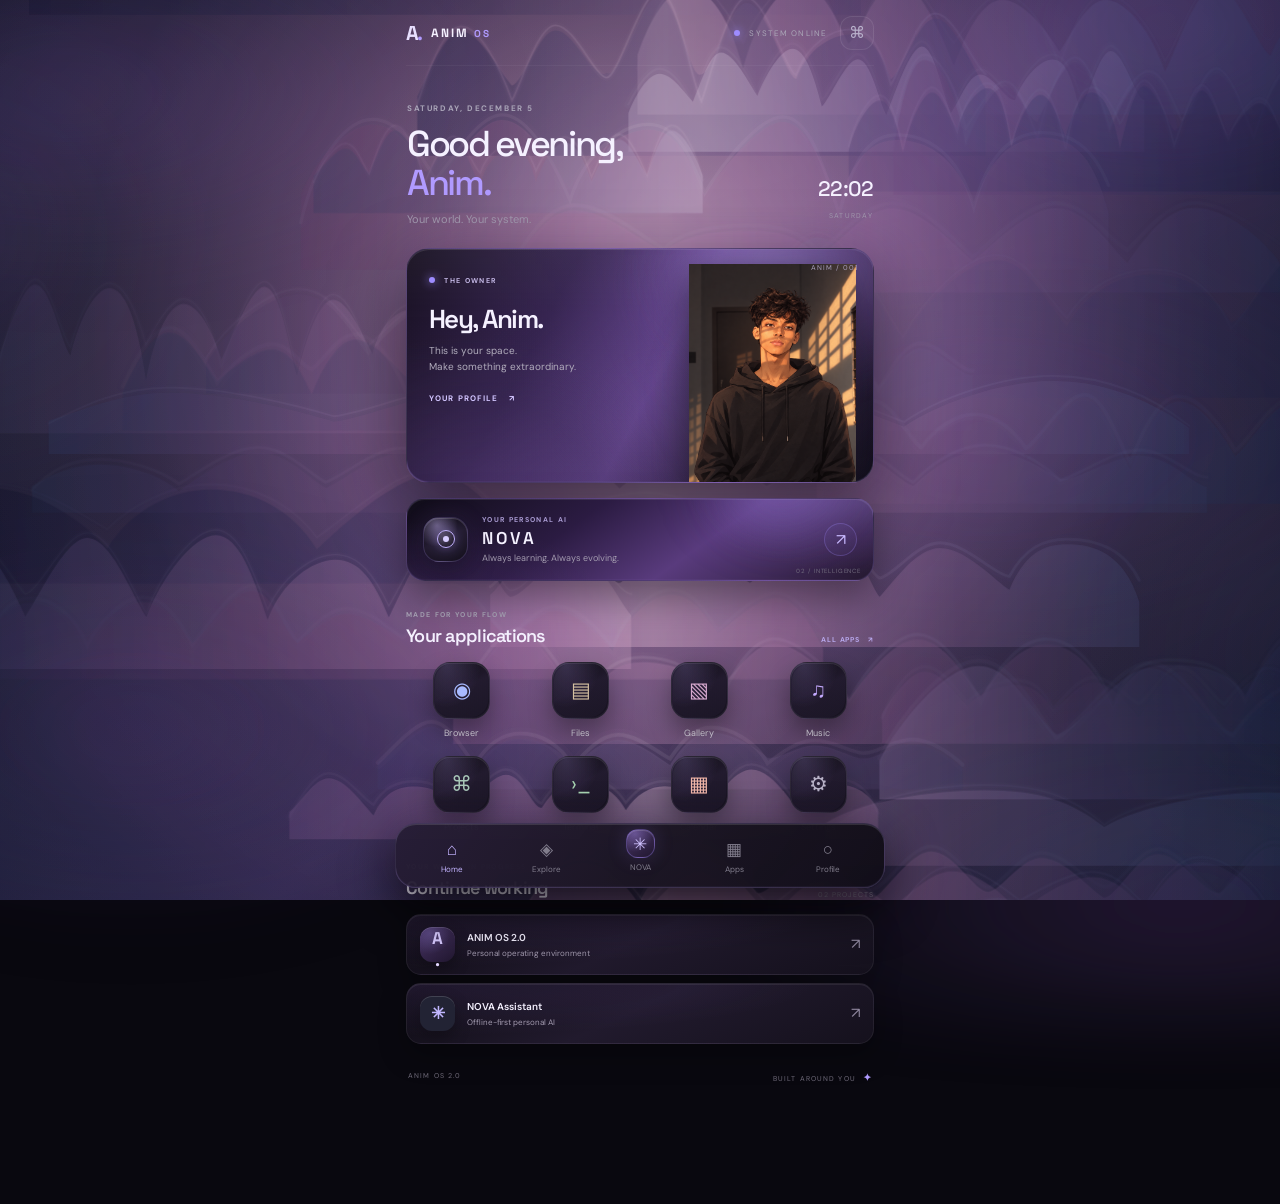
==== commit c1ec22ba: "Create a layered cinematic ANIM OS storm cloudscape" ====
--- a/index.html
+++ b/index.html
@@ -16,78 +16,86 @@
   <div class="cloudscape" aria-hidden="true">
     <svg viewBox="0 0 1000 1800" preserveAspectRatio="xMidYMid slice" role="presentation">
 <defs>
-        <linearGradient id="cloudTop" x1="0" y1="0" x2="1" y2="1"><stop offset="0" stop-color="#c7a8ff" stop-opacity=".78"/><stop offset=".28" stop-color="#9365d2" stop-opacity=".72"/><stop offset=".68" stop-color="#51316f" stop-opacity=".88"/><stop offset="1" stop-color="#171126" stop-opacity=".08"/></linearGradient>
-        <linearGradient id="cloudCool" x1="0" y1="0" x2=".8" y2="1"><stop offset="0" stop-color="#e0d3ff" stop-opacity=".5"/><stop offset=".22" stop-color="#9b79d0" stop-opacity=".74"/><stop offset=".7" stop-color="#4b326e" stop-opacity=".88"/><stop offset="1" stop-color="#171126" stop-opacity=".06"/></linearGradient>
-        <linearGradient id="cloudDark" x1="0" y1="0" x2="1" y2=".7"><stop offset="0" stop-color="#8d63bd" stop-opacity=".58"/><stop offset=".42" stop-color="#49305f" stop-opacity=".86"/><stop offset="1" stop-color="#100c1a" stop-opacity=".12"/></linearGradient>
-        <linearGradient id="cloudRim" x1="0" y1="0" x2="1" y2="0"><stop offset="0" stop-color="#d8c4ff" stop-opacity="0"/><stop offset=".38" stop-color="#d8c4ff" stop-opacity=".5"/><stop offset=".72" stop-color="#a67ce0" stop-opacity=".22"/><stop offset="1" stop-color="#a67ce0" stop-opacity="0"/></linearGradient>
+        <linearGradient id="cloudTop" gradientUnits="userSpaceOnUse" x1="0" y1="0" x2="1000" y2="0"><stop offset="0" stop-color="#15283e" stop-opacity=".98"/><stop offset=".16" stop-color="#3b304d" stop-opacity=".98"/><stop offset=".31" stop-color="#765071" stop-opacity=".98"/><stop offset=".43" stop-color="#ac789e" stop-opacity=".98"/><stop offset=".51" stop-color="#e0b8cd" stop-opacity=".96"/><stop offset=".61" stop-color="#ad7b9f" stop-opacity=".98"/><stop offset=".75" stop-color="#604663" stop-opacity=".98"/><stop offset=".88" stop-color="#2d354d" stop-opacity=".98"/><stop offset="1" stop-color="#102238" stop-opacity=".98"/></linearGradient>
+        <linearGradient id="cloudCool" gradientUnits="userSpaceOnUse" x1="0" y1="0" x2="1000" y2="0"><stop offset="0" stop-color="#0b1d31" stop-opacity=".98"/><stop offset=".18" stop-color="#273047" stop-opacity=".98"/><stop offset=".34" stop-color="#514665" stop-opacity=".96"/><stop offset=".47" stop-color="#a18caf" stop-opacity=".96"/><stop offset=".55" stop-color="#d6c0d9" stop-opacity=".93"/><stop offset=".68" stop-color="#796184" stop-opacity=".98"/><stop offset=".83" stop-color="#36334d" stop-opacity=".98"/><stop offset="1" stop-color="#0a182b" stop-opacity=".98"/></linearGradient>
+        <linearGradient id="cloudDark" gradientUnits="userSpaceOnUse" x1="0" y1="0" x2="1000" y2="0"><stop offset="0" stop-color="#02060d" stop-opacity=".99"/><stop offset=".18" stop-color="#0d1222" stop-opacity=".99"/><stop offset=".36" stop-color="#241d35" stop-opacity=".98"/><stop offset=".5" stop-color="#49334f" stop-opacity=".94"/><stop offset=".64" stop-color="#2e233c" stop-opacity=".98"/><stop offset=".82" stop-color="#101a2b" stop-opacity=".99"/><stop offset="1" stop-color="#02060d" stop-opacity=".99"/></linearGradient>
+        <linearGradient id="cloudRim" gradientUnits="userSpaceOnUse" x1="0" y1="0" x2="1000" y2="0"><stop offset="0" stop-color="#8fa9d0" stop-opacity=".12"/><stop offset=".18" stop-color="#a48cbd" stop-opacity=".28"/><stop offset=".34" stop-color="#d6a7c9" stop-opacity=".46"/><stop offset=".5" stop-color="#f0d6e5" stop-opacity=".65"/><stop offset=".64" stop-color="#c39ac4" stop-opacity=".5"/><stop offset=".82" stop-color="#7f8fb8" stop-opacity=".32"/><stop offset="1" stop-color="#7596c4" stop-opacity=".12"/></linearGradient>
+        <linearGradient id="cloudPlum" gradientUnits="userSpaceOnUse" x1="0" y1="0" x2="1000" y2="0"><stop offset="0" stop-color="#101322" stop-opacity=".98"/><stop offset=".2" stop-color="#34243f" stop-opacity=".98"/><stop offset=".39" stop-color="#634061" stop-opacity=".97"/><stop offset=".52" stop-color="#9a6587" stop-opacity=".95"/><stop offset=".66" stop-color="#754c72" stop-opacity=".98"/><stop offset=".84" stop-color="#342a43" stop-opacity=".98"/><stop offset="1" stop-color="#101a2b" stop-opacity=".98"/></linearGradient>
+        <linearGradient id="cloudRose" gradientUnits="userSpaceOnUse" x1="0" y1="0" x2="1000" y2="0"><stop offset="0" stop-color="#222036" stop-opacity=".96"/><stop offset=".2" stop-color="#59374f" stop-opacity=".98"/><stop offset=".38" stop-color="#9a607f" stop-opacity=".98"/><stop offset=".51" stop-color="#d5a0b8" stop-opacity=".94"/><stop offset=".64" stop-color="#a16c91" stop-opacity=".98"/><stop offset=".82" stop-color="#51405d" stop-opacity=".98"/><stop offset="1" stop-color="#1a2639" stop-opacity=".97"/></linearGradient>
+        <linearGradient id="cloudBlue" gradientUnits="userSpaceOnUse" x1="0" y1="0" x2="1000" y2="0"><stop offset="0" stop-color="#020712" stop-opacity=".99"/><stop offset=".2" stop-color="#111b30" stop-opacity=".99"/><stop offset=".38" stop-color="#302b4a" stop-opacity=".98"/><stop offset=".52" stop-color="#756080" stop-opacity=".94"/><stop offset=".66" stop-color="#493b5b" stop-opacity=".98"/><stop offset=".84" stop-color="#152238" stop-opacity=".99"/><stop offset="1" stop-color="#030a16" stop-opacity=".99"/></linearGradient>
+        <linearGradient id="cloudInk" gradientUnits="userSpaceOnUse" x1="0" y1="0" x2="1000" y2="0"><stop offset="0" stop-color="#010309" stop-opacity="1"/><stop offset=".22" stop-color="#080d19" stop-opacity=".99"/><stop offset=".42" stop-color="#18172a" stop-opacity=".98"/><stop offset=".53" stop-color="#392b44" stop-opacity=".94"/><stop offset=".68" stop-color="#1e1d32" stop-opacity=".99"/><stop offset=".86" stop-color="#080f1e" stop-opacity="1"/><stop offset="1" stop-color="#01040a" stop-opacity="1"/></linearGradient>
+        <linearGradient id="cloudMauve" gradientUnits="userSpaceOnUse" x1="0" y1="0" x2="1000" y2="0"><stop offset="0" stop-color="#1b172b" stop-opacity=".98"/><stop offset=".18" stop-color="#4b2d49" stop-opacity=".98"/><stop offset=".37" stop-color="#835276" stop-opacity=".98"/><stop offset=".52" stop-color="#bd87a9" stop-opacity=".95"/><stop offset=".66" stop-color="#895b7f" stop-opacity=".98"/><stop offset=".84" stop-color="#42344f" stop-opacity=".98"/><stop offset="1" stop-color="#152238" stop-opacity=".98"/></linearGradient>
+        <linearGradient id="cloudRimSoft" gradientUnits="userSpaceOnUse" x1="0" y1="0" x2="1000" y2="0"><stop offset="0" stop-color="#6686b4" stop-opacity=".06"/><stop offset=".2" stop-color="#9c7ab3" stop-opacity=".16"/><stop offset=".5" stop-color="#f1c9dc" stop-opacity=".27"/><stop offset=".7" stop-color="#a77db1" stop-opacity=".18"/><stop offset=".86" stop-color="#6586b3" stop-opacity=".12"/><stop offset="1" stop-color="#6686b4" stop-opacity=".05"/></linearGradient>
+        <radialGradient id="cloudAperture" gradientUnits="userSpaceOnUse" cx="500" cy="775" r="900"><stop offset="0" stop-color="#eac7d8" stop-opacity=".82"/><stop offset=".13" stop-color="#c99bbd" stop-opacity=".72"/><stop offset=".29" stop-color="#916b98" stop-opacity=".58"/><stop offset=".48" stop-color="#4b4565" stop-opacity=".42"/><stop offset=".68" stop-color="#1c2a40" stop-opacity=".48"/><stop offset=".86" stop-color="#091323" stop-opacity=".8"/><stop offset="1" stop-color="#02050b" stop-opacity="1"/></radialGradient>
         <filter id="cloudShadow" x="-30%" y="-30%" width="160%" height="170%"><feGaussianBlur in="SourceAlpha" stdDeviation="10" result="blur"/><feOffset dy="12" result="offset"/><feColorMatrix in="offset" type="matrix" values="0 0 0 0 0.02 0 0 0 0 0.01 0 0 0 0 0.06 0 0 0 .65 0"/><feMerge><feMergeNode/><feMergeNode in="SourceGraphic"/></feMerge></filter>
       </defs>
+<rect x="0" y="0" width="1000" height="1800" fill="url(#cloudAperture)"/>
 <g class="cloud-field">
-<g class="cloud-layer cloud-layer-01" style="opacity:0.26;--cloud-speed:47s;--cloud-phase:-10s"><path d="M 122 75 L 122 51.63293861819431 C 134.56571428571428 45.01811994330492 155.24468013509042 18.368840380385517 174.09325156366185 18.368840380385517 C 195.036108706519 18.368840380385517 214.14857142857144 45.01811994330492 226.71428571428572 49.246277990033846 C 239.28 44.93396214987151 261.9797467694166 29.98180954516865 280.828318197988 29.98180954516865 C 301.7711753408451 29.98180954516865 318.86285714285714 44.93396214987151 331.42857142857144 49.016331612467766 C 343.99428571428575 36.893274022475815 359.8707013540822 24.044212183263152 378.7192727826536 24.044212183263152 C 399.6621299255107 24.044212183263152 423.5771428571428 36.893274022475815 436.1428571428571 54.92417282697745 C 448.7085714285714 37.35203382615 468.8165543510818 28.794273222004996 487.6651257796532 28.794273222004996 C 508.6079829225103 28.794273222004996 528.2914285714286 37.35203382615 540.8571428571429 53.0613973573409 C 553.4228571428572 48.17060787368101 579.2694331274182 26.73852986115962 598.1180045559896 26.73852986115962 C 619.0608616988468 26.73852986115962 633.0057142857142 48.17060787368101 645.5714285714286 48.85262852321379 C 658.1371428571429 47.83205358018168 679.2631850116009 25.751129728229714 698.1117564401723 25.751129728229714 C 719.0546135830294 25.751129728229714 737.7199999999999 47.83205358018168 750.2857142857142 45.11701382454484 C 762.8514285714285 46.99399836242665 777.2048873292973 21.28641576739028 796.0534587578687 21.28641576739028 C 816.9963159007259 21.28641576739028 842.4342857142857 46.99399836242665 855 47.79702155002393 L 855 75 Z" fill="url(#cloudTop)"/><path d="M 122 53.937999523440375 C 134.56571428571428 41.01811994330492 155.24468013509042 14.368840380385517 174.09325156366185 14.368840380385517 C 195.036108706519 14.368840380385517 214.14857142857144 41.01811994330492 226.71428571428572 46.04358842778951 C 239.28 40.93396214987151 261.9797467694166 25.98180954516865 280.828318197988 25.98180954516865 C 301.7711753408451 25.98180954516865 318.86285714285714 40.93396214987151 331.42857142857144 43.50947024137713 C 343.99428571428575 32.893274022475815 359.8707013540822 20.044212183263152 378.7192727826536 20.044212183263152 C 399.6621299255107 20.044212183263152 423.5771428571428 32.893274022475815 436.1428571428571 43.707051967922595 C 448.7085714285714 33.35203382615 468.8165543510818 24.794273222004996 487.6651257796532 24.794273222004996 C 508.6079829225103 24.794273222004996 528.2914285714286 33.35203382615 540.8571428571429 49.08845519854687 C 553.4228571428572 44.17060787368101 579.2694331274182 22.73852986115962 598.1180045559896 22.73852986115962 C 619.0608616988468 22.73852986115962 633.0057142857142 44.17060787368101 645.5714285714286 45.42482976540923 C 658.1371428571429 43.83205358018168 679.2631850116009 21.751129728229714 698.1117564401723 21.751129728229714 C 719.0546135830294 21.751129728229714 737.7199999999999 43.83205358018168 750.2857142857142 45.92852784496732 C 762.8514285714285 42.99399836242665 777.2048873292973 17.28641576739028 796.0534587578687 17.28641576739028 C 816.9963159007259 17.28641576739028 842.4342857142857 42.99399836242665 855 51.50778091272339" fill="none" stroke="url(#cloudRim)" stroke-width="1.4" stroke-linecap="round" opacity="0.17"/></g>
-<g class="cloud-layer cloud-layer-02" style="opacity:0.37;--cloud-speed:42s;--cloud-phase:-19s"><path d="M 256 151 L 256 111.20340029455721 C 276.112 82.99076106995344 300.2271188095361 60.53912625946104 330.3951188095361 60.53912625946104 C 363.91511880953607 60.53912625946104 403.488 82.99076106995344 423.6 96.76146564856171 C 443.71200000000005 83.22679098267108 477.10781684938075 41.75687731951475 507.27581684938076 41.75687731951475 C 540.7958168493808 41.75687731951475 571.0880000000001 83.22679098267108 591.2 103.33382213719189 C 611.312 79.22476257793605 648.2222532622069 59.47118644528091 678.3902532622069 59.47118644528091 C 711.9102532622069 59.47118644528091 738.688 79.22476257793605 758.8 112.98368587642908 C 778.9119999999999 86.50679545234888 825.179391931653 64.19595293328166 855.347391931653 64.19595293328166 C 888.867391931653 64.19595293328166 906.288 86.50679545234888 926.4 115.3467587121576 C 946.512 75.13748889639973 970.7567124149948 55.01632844991982 1000.9247124149948 55.01632844991982 C 1034.444712414995 55.01632844991982 1073.888 75.13748889639973 1094 100.33776299521327 L 1094 151 Z" fill="url(#cloudCool)"/><path d="M 256 113.91442817881703 C 276.112 78.99076106995344 300.2271188095361 56.53912625946104 330.3951188095361 56.53912625946104 C 363.91511880953607 56.53912625946104 403.488 78.99076106995344 423.6 98.22538704134524 C 443.71200000000005 79.22679098267108 477.10781684938075 37.75687731951475 507.27581684938076 37.75687731951475 C 540.7958168493808 37.75687731951475 571.0880000000001 79.22679098267108 591.2 110.22962418437004 C 611.312 75.22476257793605 648.2222532622069 55.47118644528091 678.3902532622069 55.47118644528091 C 711.9102532622069 55.47118644528091 738.688 75.22476257793605 758.8 103.27017796687781 C 778.9119999999999 82.50679545234888 825.179391931653 60.19595293328166 855.347391931653 60.19595293328166 C 888.867391931653 60.19595293328166 906.288 82.50679545234888 926.4 90.68206899181008 C 946.512 71.13748889639973 970.7567124149948 51.01632844991982 1000.9247124149948 51.01632844991982 C 1034.444712414995 51.01632844991982 1073.888 71.13748889639973 1094 107.68632221944631" fill="none" stroke="url(#cloudRim)" stroke-width="2.2" stroke-linecap="round" opacity="0.19"/></g>
-<g class="cloud-layer cloud-layer-03" style="opacity:0.32;--cloud-speed:54s;--cloud-phase:-19s"><path d="M 193 171 L 193 127.40155422197655 C 204.86666666666667 97.69049332670401 218.91884989465274 82.55327517557889 236.71884989465275 82.55327517557889 C 256.4966276724305 82.55327517557889 280.02222222222224 97.69049332670401 291.8888888888889 123.77410680997184 C 303.7555555555556 109.97725428682752 322.15864066618184 87.05737258722074 339.95864066618185 87.05737258722074 C 359.7364184439596 87.05737258722074 378.9111111111111 109.97725428682752 390.77777777777777 132.2580366184935 C 402.64444444444445 107.74308163609821 429.8653106023868 83.71166766779497 447.6653106023868 83.71166766779497 C 467.44308838016457 83.71166766779497 477.79999999999995 107.74308163609821 489.66666666666663 126.1299948835466 C 501.5333333333333 110.27413933603093 520.2866121703966 90.10582842673175 538.0866121703965 90.10582842673175 C 557.8643899481743 90.10582842673175 576.6888888888889 110.27413933603093 588.5555555555555 131.850669842232 C 600.4222222222222 121.20260815003422 617.1171964169376 82.16396051496267 634.9171964169376 82.16396051496267 C 654.6949741947154 82.16396051496267 675.5777777777778 121.20260815003422 687.4444444444445 127.42687302588484 C 699.3111111111111 114.98044443032704 712.9816253902598 81.1217264442239 730.7816253902597 81.1217264442239 C 750.5594031680375 81.1217264442239 774.4666666666666 114.98044443032704 786.3333333333333 118.40861157767475 C 798.1999999999999 101.99479446916375 810.6754258167413 95.15070349005983 828.4754258167412 95.15070349005983 C 848.253203594519 95.15070349005983 873.3555555555555 101.99479446916375 885.2222222222222 133.27740460974164 C 897.0888888888888 113.8703157838434 915.6044134904527 93.03482589772902 933.4044134904526 93.03482589772902 C 953.1821912682304 93.03482589772902 972.2444444444444 113.8703157838434 984.1111111111111 128.24465070588514 C 995.9777777777778 107.85721238430123 1020.203558551189 94.96713210176677 1038.003558551189 94.96713210176677 C 1057.7813363289667 94.96713210176677 1071.1333333333334 107.85721238430123 1083 122.96981055448762 L 1083 171 Z" fill="url(#cloudDark)"/><path d="M 193 138.06551243615337 C 204.86666666666667 93.69049332670401 218.91884989465274 78.55327517557889 236.71884989465275 78.55327517557889 C 256.4966276724305 78.55327517557889 280.02222222222224 93.69049332670401 291.8888888888889 122.68297352716326 C 303.7555555555556 105.97725428682752 322.15864066618184 83.05737258722074 339.95864066618185 83.05737258722074 C 359.7364184439596 83.05737258722074 378.9111111111111 105.97725428682752 390.77777777777777 130.10750301544556 C 402.64444444444445 103.74308163609821 429.8653106023868 79.71166766779497 447.6653106023868 79.71166766779497 C 467.44308838016457 79.71166766779497 477.79999999999995 103.74308163609821 489.66666666666663 136.03864054059608 C 501.5333333333333 106.27413933603093 520.2866121703966 86.10582842673175 538.0866121703965 86.10582842673175 C 557.8643899481743 86.10582842673175 576.6888888888889 106.27413933603093 588.5555555555555 133.56424637767486 C 600.4222222222222 117.20260815003422 617.1171964169376 78.16396051496267 634.9171964169376 78.16396051496267 C 654.6949741947154 78.16396051496267 675.5777777777778 117.20260815003422 687.4444444444445 113.04851610969752 C 699.3111111111111 110.98044443032704 712.9816253902598 77.1217264442239 730.7816253902597 77.1217264442239 C 750.5594031680375 77.1217264442239 774.4666666666666 110.98044443032704 786.3333333333333 122.05143418417312 C 798.1999999999999 97.99479446916375 810.6754258167413 91.15070349005983 828.4754258167412 91.15070349005983 C 848.253203594519 91.15070349005983 873.3555555555555 97.99479446916375 885.2222222222222 130.413135335166 C 897.0888888888888 109.8703157838434 915.6044134904527 89.03482589772902 933.4044134904526 89.03482589772902 C 953.1821912682304 89.03482589772902 972.2444444444444 109.8703157838434 984.1111111111111 136.04131859286687 C 995.9777777777778 103.85721238430123 1020.203558551189 90.96713210176677 1038.003558551189 90.96713210176677 C 1057.7813363289667 90.96713210176677 1071.1333333333334 103.85721238430123 1083 129.33831365026532" fill="none" stroke="url(#cloudRim)" stroke-width="2.0" stroke-linecap="round" opacity="0.30"/></g>
-<g class="cloud-layer cloud-layer-04" style="opacity:0.34;--cloud-speed:62s;--cloud-phase:-27s"><path d="M 143 133 L 143 114.15962865690702 C 154.328 105.13443356105127 173.16338892549277 83.91413219808601 190.15538892549276 83.91413219808601 C 209.03538892549275 83.91413219808601 226.072 105.13443356105127 237.4 109.74371457017958 C 248.728 106.50884748452809 262.90461635518074 94.57059494229034 279.89661635518075 94.57059494229034 C 298.77661635518075 94.57059494229034 320.47200000000004 106.50884748452809 331.8 115.21446194770746 C 343.128 107.68235278390348 357.76158823901415 79.61567531549372 374.75358823901416 79.61567531549372 C 393.63358823901416 79.61567531549372 414.87200000000007 107.68235278390348 426.20000000000005 106.23283728616312 C 437.528 96.88708384793718 457.16756926071645 93.49946729559451 474.15956926071647 93.49946729559451 C 493.03956926071646 93.49946729559451 509.27200000000005 96.88708384793718 520.6 110.82638668780214 C 531.928 107.02529386668466 544.3304660221935 94.18052619579248 561.3224660221935 94.18052619579248 C 580.2024660221934 94.18052619579248 603.672 107.02529386668466 615 116.31010902713984 L 615 133 Z" fill="url(#cloudTop)"/><path d="M 143 114.54471883203834 C 154.328 101.13443356105127 173.16338892549277 79.91413219808601 190.15538892549276 79.91413219808601 C 209.03538892549275 79.91413219808601 226.072 101.13443356105127 237.4 105.17941568552516 C 248.728 102.50884748452809 262.90461635518074 90.57059494229034 279.89661635518075 90.57059494229034 C 298.77661635518075 90.57059494229034 320.47200000000004 102.50884748452809 331.8 102.75799527613447 C 343.128 103.68235278390348 357.76158823901415 75.61567531549372 374.75358823901416 75.61567531549372 C 393.63358823901416 75.61567531549372 414.87200000000007 103.68235278390348 426.20000000000005 112.36823818714359 C 437.528 92.88708384793718 457.16756926071645 89.49946729559451 474.15956926071647 89.49946729559451 C 493.03956926071646 89.49946729559451 509.27200000000005 92.88708384793718 520.6 103.38600139252841 C 531.928 103.02529386668466 544.3304660221935 90.18052619579248 561.3224660221935 90.18052619579248 C 580.2024660221934 90.18052619579248 603.672 103.02529386668466 615 112.1528874637466" fill="none" stroke="url(#cloudRim)" stroke-width="2.9" stroke-linecap="round" opacity="0.29"/></g>
-<g class="cloud-layer cloud-layer-05" style="opacity:0.24;--cloud-speed:50s;--cloud-phase:-28s"><path d="M -153 178 L -153 152.90348629746586 C -141.85333333333332 145.77864247286925 -127.32424690888988 118.97425081091933 -110.60424690888988 118.97425081091933 C -92.0264691311121 118.97425081091933 -71.25777777777778 145.77864247286925 -60.111111111111114 147.92491402786692 C -48.964444444444446 140.82561589311808 -33.58264173509347 131.09542685595807 -16.86264173509347 131.09542685595807 C 1.7151360426843105 131.09542685595807 21.631111111111103 140.82561589311808 32.77777777777777 158.01779130543582 C 43.92444444444444 139.3031278505805 59.84677028056646 132.35505177779123 76.56677028056646 132.35505177779123 C 95.14454805834424 132.35505177779123 114.51999999999997 139.3031278505805 125.66666666666663 157.93208295523655 C 136.8133333333333 139.12824606581125 159.5011320281194 123.62345885497052 176.2211320281194 123.62345885497052 C 194.79890980589718 123.62345885497052 207.40888888888887 139.12824606581125 218.55555555555554 157.6659475308843 C 229.70222222222222 133.9828589282115 254.1961575190226 129.82124580652453 270.9161575190226 129.82124580652453 C 289.4939352968004 129.82124580652453 300.2977777777778 133.9828589282115 311.44444444444446 157.17708025614266 C 322.5911111111111 140.91308553819545 333.7757970193194 118.76862467813771 350.4957970193194 118.76862467813771 C 369.0735747970972 118.76862467813771 393.1866666666666 140.91308553819545 404.33333333333326 148.18752503306604 C 415.4799999999999 146.9186173923663 433.89875936392275 115.72067658882588 450.6187593639227 115.72067658882588 C 469.1965371417005 115.72067658882588 486.0755555555555 146.9186173923663 497.2222222222222 146.24926981253083 C 508.3688888888888 136.96031712635886 531.5890368377665 119.02256905066315 548.3090368377665 119.02256905066315 C 566.8868146155443 119.02256905066315 578.9644444444444 136.96031712635886 590.1111111111111 151.1509270887822 C 601.2577777777777 141.84484959725523 623.4820368311802 128.18667344166897 640.2020368311802 128.18667344166897 C 658.779814608958 128.18667344166897 671.8533333333334 141.84484959725523 683 156.65094616182614 L 683 178 Z" fill="url(#cloudCool)"/><path d="M -153 156.49128464430106 C -141.85333333333332 141.77864247286925 -127.32424690888988 114.97425081091933 -110.60424690888988 114.97425081091933 C -92.0264691311121 114.97425081091933 -71.25777777777778 141.77864247286925 -60.111111111111114 148.79800717574545 C -48.964444444444446 136.82561589311808 -33.58264173509347 127.09542685595807 -16.86264173509347 127.09542685595807 C 1.7151360426843105 127.09542685595807 21.631111111111103 136.82561589311808 32.77777777777777 155.148452572315 C 43.92444444444444 135.3031278505805 59.84677028056646 128.35505177779123 76.56677028056646 128.35505177779123 C 95.14454805834424 128.35505177779123 114.51999999999997 135.3031278505805 125.66666666666663 148.25683712456376 C 136.8133333333333 135.12824606581125 159.5011320281194 119.62345885497052 176.2211320281194 119.62345885497052 C 194.79890980589718 119.62345885497052 207.40888888888887 135.12824606581125 218.55555555555554 144.58961719397922 C 229.70222222222222 129.9828589282115 254.1961575190226 125.82124580652453 270.9161575190226 125.82124580652453 C 289.4939352968004 125.82124580652453 300.2977777777778 129.9828589282115 311.44444444444446 154.28912786203438 C 322.5911111111111 136.91308553819545 333.7757970193194 114.76862467813771 350.4957970193194 114.76862467813771 C 369.0735747970972 114.76862467813771 393.1866666666666 136.91308553819545 404.33333333333326 148.98143627725076 C 415.4799999999999 142.9186173923663 433.89875936392275 111.72067658882588 450.6187593639227 111.72067658882588 C 469.1965371417005 111.72067658882588 486.0755555555555 142.9186173923663 497.2222222222222 154.91047490471973 C 508.3688888888888 132.96031712635886 531.5890368377665 115.02256905066315 548.3090368377665 115.02256905066315 C 566.8868146155443 115.02256905066315 578.9644444444444 132.96031712635886 590.1111111111111 149.48822718861047 C 601.2577777777777 137.84484959725523 623.4820368311802 124.18667344166897 640.2020368311802 124.18667344166897 C 658.779814608958 124.18667344166897 671.8533333333334 137.84484959725523 683 151.53578566932117" fill="none" stroke="url(#cloudRim)" stroke-width="1.5" stroke-linecap="round" opacity="0.22"/></g>
-<g class="cloud-layer cloud-layer-06" style="opacity:0.31;--cloud-speed:77s;--cloud-phase:-8s"><path d="M -120 246 L -120 201.90299679043238 C -106.824 185.63024152494035 -83.9824174059704 148.53124663496857 -64.2184174059704 148.53124663496857 C -42.2584174059704 148.53124663496857 -23.376 185.63024152494035 -10.200000000000003 206.04298035222106 C 2.9759999999999955 190.2900696919416 24.383521133199327 155.0764642747119 44.14752113319933 155.0764642747119 C 66.10752113319933 155.0764642747119 86.42399999999999 190.2900696919416 99.6 210.10802431352903 C 112.776 180.24859942069742 127.57991030222924 173.97479439906311 147.34391030222923 173.97479439906311 C 169.30391030222924 173.97479439906311 196.224 180.24859942069742 209.39999999999998 210.91334313623608 C 222.57599999999996 185.687416091084 248.78546421280498 152.41970248189756 268.549464212805 152.41970248189756 C 290.50946421280497 152.41970248189756 306.024 185.687416091084 319.2 196.02513765090612 C 332.376 196.8013197270222 346.48278739037363 169.90237209436017 366.24678739037364 169.90237209436017 C 388.2067873903736 169.90237209436017 415.824 196.8013197270222 429 195.8939002550114 L 429 246 Z" fill="url(#cloudDark)"/><path d="M -120 212.47932571875862 C -106.824 181.63024152494035 -83.9824174059704 144.53124663496857 -64.2184174059704 144.53124663496857 C -42.2584174059704 144.53124663496857 -23.376 181.63024152494035 -10.200000000000003 211.67234120315408 C 2.9759999999999955 186.2900696919416 24.383521133199327 151.0764642747119 44.14752113319933 151.0764642747119 C 66.10752113319933 151.0764642747119 86.42399999999999 186.2900696919416 99.6 208.15203734396027 C 112.776 176.24859942069742 127.57991030222924 169.97479439906311 147.34391030222923 169.97479439906311 C 169.30391030222924 169.97479439906311 196.224 176.24859942069742 209.39999999999998 209.5854037956102 C 222.57599999999996 181.687416091084 248.78546421280498 148.41970248189756 268.549464212805 148.41970248189756 C 290.50946421280497 148.41970248189756 306.024 181.687416091084 319.2 204.28993493850342 C 332.376 192.8013197270222 346.48278739037363 165.90237209436017 366.24678739037364 165.90237209436017 C 388.2067873903736 165.90237209436017 415.824 192.8013197270222 429 209.76353329018224" fill="none" stroke="url(#cloudRim)" stroke-width="1.6" stroke-linecap="round" opacity="0.30"/></g>
-<g class="cloud-layer cloud-layer-07" style="opacity:0.33;--cloud-speed:52s;--cloud-phase:-21s"><path d="M -81 255 L -81 229.8033612717502 C -58.74 212.6430319558596 -17.013794863559312 194.15775737278165 16.37620513644069 194.15775737278165 C 53.47620513644069 194.15775737278165 82.24000000000001 212.6430319558596 104.5 221.80289915359577 C 126.75999999999999 215.86376917506567 158.25029341844845 191.45381496571935 191.64029341844844 191.45381496571935 C 228.74029341844843 191.45381496571935 267.74 215.86376917506567 290 217.2872884057462 C 312.26 210.87591663415077 353.7762513639778 197.97937968512997 387.1662513639778 197.97937968512997 C 424.2662513639778 197.97937968512997 453.24 210.87591663415077 475.5 226.5732963394094 C 497.76 220.62122495453804 525.3699562726356 186.7223352396395 558.7599562726356 186.7223352396395 C 595.8599562726356 186.7223352396395 638.74 220.62122495453804 661 224.8197317141853 L 661 255 Z" fill="url(#cloudTop)"/><path d="M -81 227.34528536983765 C -58.74 208.6430319558596 -17.013794863559312 190.15775737278165 16.37620513644069 190.15775737278165 C 53.47620513644069 190.15775737278165 82.24000000000001 208.6430319558596 104.5 223.31682563070208 C 126.75999999999999 211.86376917506567 158.25029341844845 187.45381496571935 191.64029341844844 187.45381496571935 C 228.74029341844843 187.45381496571935 267.74 211.86376917506567 290 222.0967613273207 C 312.26 206.87591663415077 353.7762513639778 193.97937968512997 387.1662513639778 193.97937968512997 C 424.2662513639778 193.97937968512997 453.24 206.87591663415077 475.5 228.93254207247867 C 497.76 216.62122495453804 525.3699562726356 182.7223352396395 558.7599562726356 182.7223352396395 C 595.8599562726356 182.7223352396395 638.74 216.62122495453804 661 217.97474092981778" fill="none" stroke="url(#cloudRim)" stroke-width="1.3" stroke-linecap="round" opacity="0.17"/></g>
-<g class="cloud-layer cloud-layer-08" style="opacity:0.34;--cloud-speed:65s;--cloud-phase:-19s"><path d="M 261 273 L 261 247.711318881819 C 265.62 241.18084837469505 275.88330575559286 211.43447370994835 282.81330575559286 211.43447370994835 C 290.51330575559285 211.43447370994835 294.88 241.18084837469505 299.5 247.7481952153938 C 304.12 228.5717266546795 309.66455861600116 224.58560833937955 316.59455861600117 224.58560833937955 C 324.29455861600115 224.58560833937955 333.38 228.5717266546795 338 251.90571531437337 C 342.62 229.38918945480836 348.53871314562855 207.33703699377367 355.46871314562856 207.33703699377367 C 363.16871314562854 207.33703699377367 371.88 229.38918945480836 376.5 240.15302533635403 C 381.12 232.55646614627912 386.6653878601454 211.87324347954709 393.5953878601454 211.87324347954709 C 401.2953878601454 211.87324347954709 410.38 232.55646614627912 415 238.26070881907827 C 419.62 230.2000415860326 426.327092387788 212.55268282247707 433.257092387788 212.55268282247707 C 440.957092387788 212.55268282247707 448.88 230.2000415860326 453.5 239.7655150887603 C 458.12 230.85479892769362 466.46882554808633 221.66473562174943 473.39882554808634 221.66473562174943 C 481.0988255480863 221.66473562174943 487.38 230.85479892769362 492 241.0304883863963 C 496.62 230.35788331445073 506.17834315791725 206.05511287874543 513.1083431579173 206.05511287874543 C 520.8083431579173 206.05511287874543 525.88 230.35788331445073 530.5 239.8328726107208 C 535.12 227.88967692819423 544.1321870413237 211.3279459921876 551.0621870413237 211.3279459921876 C 558.7621870413237 211.3279459921876 564.38 227.88967692819423 569 245.31258004984818 L 569 273 Z" fill="url(#cloudCool)"/><path d="M 261 254.90873956456315 C 265.62 237.18084837469505 275.88330575559286 207.43447370994835 282.81330575559286 207.43447370994835 C 290.51330575559285 207.43447370994835 294.88 237.18084837469505 299.5 235.32054526655003 C 304.12 224.5717266546795 309.66455861600116 220.58560833937955 316.59455861600117 220.58560833937955 C 324.29455861600115 220.58560833937955 333.38 224.5717266546795 338 248.8632992600603 C 342.62 225.38918945480836 348.53871314562855 203.33703699377367 355.46871314562856 203.33703699377367 C 363.16871314562854 203.33703699377367 371.88 225.38918945480836 376.5 235.77763662750834 C 381.12 228.55646614627912 386.6653878601454 207.87324347954709 393.5953878601454 207.87324347954709 C 401.2953878601454 207.87324347954709 410.38 228.55646614627912 415 247.7067181962775 C 419.62 226.2000415860326 426.327092387788 208.55268282247707 433.257092387788 208.55268282247707 C 440.957092387788 208.55268282247707 448.88 226.2000415860326 453.5 237.68276064813136 C 458.12 226.85479892769362 466.46882554808633 217.66473562174943 473.39882554808634 217.66473562174943 C 481.0988255480863 217.66473562174943 487.38 226.85479892769362 492 237.84100825206843 C 496.62 226.35788331445073 506.17834315791725 202.05511287874543 513.1083431579173 202.05511287874543 C 520.8083431579173 202.05511287874543 525.88 226.35788331445073 530.5 243.5220019690413 C 535.12 223.88967692819423 544.1321870413237 207.3279459921876 551.0621870413237 207.3279459921876 C 558.7621870413237 207.3279459921876 564.38 223.88967692819423 569 241.5471154681826" fill="none" stroke="url(#cloudRim)" stroke-width="1.7" stroke-linecap="round" opacity="0.13"/></g>
-<g class="cloud-layer cloud-layer-09" style="opacity:0.35;--cloud-speed:85s;--cloud-phase:-14s"><path d="M -139 277 L -139 261.24658787549475 C -131.59 249.99981306031114 -119.36145686669275 231.53431391315536 -108.24645686669275 231.53431391315536 C -95.89645686669274 231.53431391315536 -84.66 249.99981306031114 -77.25 253.97337946282235 C -69.84 243.1806333746994 -59.89779541210272 226.11751970278564 -48.782795412102715 226.11751970278564 C -36.43279541210271 226.11751970278564 -22.91 243.1806333746994 -15.5 253.56351096903904 C -8.09 245.57196378769586 -0.5669466353207842 235.12849735082128 10.548053364679216 235.12849735082128 C 22.898053364679217 235.12849735082128 38.84 245.57196378769586 46.25 258.88624543600247 C 53.66 247.63275388288312 68.92538790938444 234.02160990422126 80.04038790938444 234.02160990422126 C 92.39038790938443 234.02160990422126 100.59 247.63275388288312 108 253.5613848041091 C 115.41 249.32858481564327 130.29014440013094 237.82230838276445 141.40514440013095 237.82230838276445 C 153.75514440013094 237.82230838276445 162.34 249.32858481564327 169.75 258.36200016133023 C 177.16 245.2518218313111 187.8223198359739 234.07380181655753 198.9373198359739 234.07380181655753 C 211.2873198359739 234.07380181655753 224.09 245.2518218313111 231.5 251.62014388162643 C 238.91 245.04833141240525 255.6199764986709 236.4511622381862 266.7349764986709 236.4511622381862 C 279.0849764986709 236.4511622381862 285.84 245.04833141240525 293.25 252.3122801576415 C 300.66 252.02524115666748 317.3267789671663 227.7606988160638 328.44177896716633 227.7606988160638 C 340.79177896716635 227.7606988160638 347.59 252.02524115666748 355 256.1700789357629 L 355 277 Z" fill="url(#cloudDark)"/><path d="M -139 261.13554633213676 C -131.59 245.99981306031114 -119.36145686669275 227.53431391315536 -108.24645686669275 227.53431391315536 C -95.89645686669274 227.53431391315536 -84.66 245.99981306031114 -77.25 252.06290691956877 C -69.84 239.1806333746994 -59.89779541210272 222.11751970278564 -48.782795412102715 222.11751970278564 C -36.43279541210271 222.11751970278564 -22.91 239.1806333746994 -15.5 253.96829229260328 C -8.09 241.57196378769586 -0.5669466353207842 231.12849735082128 10.548053364679216 231.12849735082128 C 22.898053364679217 231.12849735082128 38.84 241.57196378769586 46.25 250.8769146252703 C 53.66 243.63275388288312 68.92538790938444 230.02160990422126 80.04038790938444 230.02160990422126 C 92.39038790938443 230.02160990422126 100.59 243.63275388288312 108 247.8936122820666 C 115.41 245.32858481564327 130.29014440013094 233.82230838276445 141.40514440013095 233.82230838276445 C 153.75514440013094 233.82230838276445 162.34 245.32858481564327 169.75 254.25109074054285 C 177.16 241.2518218313111 187.8223198359739 230.07380181655753 198.9373198359739 230.07380181655753 C 211.2873198359739 230.07380181655753 224.09 241.2518218313111 231.5 258.02711679205765 C 238.91 241.04833141240525 255.6199764986709 232.4511622381862 266.7349764986709 232.4511622381862 C 279.0849764986709 232.4511622381862 285.84 241.04833141240525 293.25 246.54195079394617 C 300.66 248.02524115666748 317.3267789671663 223.7606988160638 328.44177896716633 223.7606988160638 C 340.79177896716635 223.7606988160638 347.59 248.02524115666748 355 253.85310325011147" fill="none" stroke="url(#cloudRim)" stroke-width="1.2" stroke-linecap="round" opacity="0.26"/></g>
-<g class="cloud-layer cloud-layer-10" style="opacity:0.30;--cloud-speed:77s;--cloud-phase:-22s"><path d="M -91 399 L -91 349.1221935958788 C -79.68571428571428 330.40542430425995 -53.423036166386936 289.5264375790954 -36.45160759495837 289.5264375790954 C -17.59446473781551 289.5264375790954 -8.028571428571423 330.40542430425995 3.285714285714292 349.84615790380167 C 14.600000000000007 322.50349344564603 34.8999536545149 315.39516536490993 51.87138222594347 315.39516536490993 C 70.72852508308632 315.39516536490993 86.25714285714287 322.50349344564603 97.57142857142858 347.62800986900925 C 108.8857142857143 333.85606842716226 120.79546614842756 283.37643474992365 137.76689471985614 283.37643474992365 C 156.624037576999 283.37643474992365 180.54285714285717 333.85606842716226 191.8571428571429 356.02290807673705 C 203.1714285714286 323.0582533285022 220.19102546476896 303.08037397740407 237.16245403619752 303.08037397740407 C 256.01959689334035 303.08037397740407 274.8285714285715 323.0582533285022 286.14285714285717 361.6289057585225 C 297.45714285714286 328.80515328138137 317.4127663107855 283.5582999300212 334.3841948822141 283.5582999300212 C 353.24133773935694 283.5582999300212 369.11428571428576 328.80515328138137 380.42857142857144 356.61964155768976 C 391.74285714285713 342.2530125153251 416.8439473476793 304.6872267634608 433.8153759191079 304.6872267634608 C 452.67251877625074 304.6872267634608 463.4000000000001 342.2530125153251 474.7142857142858 347.5107535661012 C 486.02857142857147 326.2333485143725 506.85302515540803 311.55831922311336 523.8244537268366 311.55831922311336 C 542.6815965839795 311.55831922311336 557.6857142857143 326.2333485143725 569 352.7465507576056 L 569 399 Z" fill="url(#cloudTop)"/><path d="M -91 353.6642793990858 C -79.68571428571428 326.40542430425995 -53.423036166386936 285.5264375790954 -36.45160759495837 285.5264375790954 C -17.59446473781551 285.5264375790954 -8.028571428571423 326.40542430425995 3.285714285714292 347.08928010813895 C 14.600000000000007 318.50349344564603 34.8999536545149 311.39516536490993 51.87138222594347 311.39516536490993 C 70.72852508308632 311.39516536490993 86.25714285714287 318.50349344564603 97.57142857142858 341.27166729943826 C 108.8857142857143 329.85606842716226 120.79546614842756 279.37643474992365 137.76689471985614 279.37643474992365 C 156.624037576999 279.37643474992365 180.54285714285717 329.85606842716226 191.8571428571429 357.6908854484931 C 203.1714285714286 319.0582533285022 220.19102546476896 299.08037397740407 237.16245403619752 299.08037397740407 C 256.01959689334035 299.08037397740407 274.8285714285715 319.0582533285022 286.14285714285717 344.0221592496149 C 297.45714285714286 324.80515328138137 317.4127663107855 279.5582999300212 334.3841948822141 279.5582999300212 C 353.24133773935694 279.5582999300212 369.11428571428576 324.80515328138137 380.42857142857144 346.0482682083547 C 391.74285714285713 338.2530125153251 416.8439473476793 300.6872267634608 433.8153759191079 300.6872267634608 C 452.67251877625074 300.6872267634608 463.4000000000001 338.2530125153251 474.7142857142858 342.18406925598157 C 486.02857142857147 322.2333485143725 506.85302515540803 307.55831922311336 523.8244537268366 307.55831922311336 C 542.6815965839795 307.55831922311336 557.6857142857143 322.2333485143725 569 351.9842580991611" fill="none" stroke="url(#cloudRim)" stroke-width="3.4" stroke-linecap="round" opacity="0.27"/></g>
-<g class="cloud-layer cloud-layer-11" style="opacity:0.34;--cloud-speed:69s;--cloud-phase:-14s"><path d="M -13 361 L -13 335.161244395962 C 2.668571428571429 324.3798325181007 26.907652823829224 297.56387484422885 50.41050996668637 297.56387484422885 C 76.52479568097209 297.56387484422885 101.90285714285716 324.3798325181007 117.57142857142858 335.43787171481176 C 133.24 318.6920869896887 156.2078887046022 289.9756392663345 179.71074584745935 289.9756392663345 C 205.82503156174508 289.9756392663345 232.47428571428574 318.6920869896887 248.14285714285717 330.4935459364485 C 263.8114285714286 314.759752486879 283.8564491298476 295.61989999008364 307.3593062727047 295.61989999008364 C 333.4735919869904 295.61989999008364 363.0457142857143 314.759752486879 378.7142857142858 337.3391635305062 C 394.38285714285723 316.53893441886174 428.8885107770989 292.48335312837736 452.391367919956 292.48335312837736 C 478.5056536342417 292.48335312837736 493.6171428571429 316.53893441886174 509.28571428571433 324.91695090168156 C 524.9542857142858 316.28404091233386 541.2629931474903 302.5490512068849 564.7658502903474 302.5490512068849 C 590.8801360046332 302.5490512068849 624.1885714285714 316.28404091233386 639.8571428571429 323.9098074978031 C 655.5257142857143 311.9514869481092 679.8665537499743 302.08320851959286 703.3694108928314 302.08320851959286 C 729.4836966071172 302.08320851959286 754.7600000000001 311.9514869481092 770.4285714285716 328.5389813931938 C 786.097142857143 326.33200865569523 804.6734382245904 307.0210142339114 828.1762953674476 307.0210142339114 C 854.2905810817333 307.0210142339114 885.3314285714287 326.33200865569523 901.0000000000001 325.7849151429534 L 901 361 Z" fill="url(#cloudCool)"/><path d="M -13 337.19261402135714 C 2.668571428571429 320.3798325181007 26.907652823829224 293.56387484422885 50.41050996668637 293.56387484422885 C 76.52479568097209 293.56387484422885 101.90285714285716 320.3798325181007 117.57142857142858 324.45928366287615 C 133.24 314.6920869896887 156.2078887046022 285.9756392663345 179.71074584745935 285.9756392663345 C 205.82503156174508 285.9756392663345 232.47428571428574 314.6920869896887 248.14285714285717 333.8730535366386 C 263.8114285714286 310.759752486879 283.8564491298476 291.61989999008364 307.3593062727047 291.61989999008364 C 333.4735919869904 291.61989999008364 363.0457142857143 310.759752486879 378.7142857142858 321.61880241987296 C 394.38285714285723 312.53893441886174 428.8885107770989 288.48335312837736 452.391367919956 288.48335312837736 C 478.5056536342417 288.48335312837736 493.6171428571429 312.53893441886174 509.28571428571433 319.6228080920689 C 524.9542857142858 312.28404091233386 541.2629931474903 298.5490512068849 564.7658502903474 298.5490512068849 C 590.8801360046332 298.5490512068849 624.1885714285714 312.28404091233386 639.8571428571429 320.9684673392307 C 655.5257142857143 307.9514869481092 679.8665537499743 298.08320851959286 703.3694108928314 298.08320851959286 C 729.4836966071172 298.08320851959286 754.7600000000001 307.9514869481092 770.4285714285716 323.8066925512627 C 786.097142857143 322.33200865569523 804.6734382245904 303.0210142339114 828.1762953674476 303.0210142339114 C 854.2905810817333 303.0210142339114 885.3314285714287 322.33200865569523 901.0000000000001 331.76151109912433" fill="none" stroke="url(#cloudRim)" stroke-width="2.1" stroke-linecap="round" opacity="0.34"/></g>
-<g class="cloud-layer cloud-layer-12" style="opacity:0.26;--cloud-speed:41s;--cloud-phase:-20s"><path d="M 661 419 L 661 381.79959903249517 C 681.46 353.97977942855795 716.4649274906517 345.50248570884577 747.1549274906516 345.50248570884577 C 781.2549274906517 345.50248570884577 811.04 353.97977942855795 831.5 369.1417726246221 C 851.96 371.7393768090289 879.0616948029212 335.4340374797815 909.7516948029213 335.4340374797815 C 943.8516948029213 335.4340374797815 981.54 371.7393768090289 1002 388.43915254051797 C 1022.46 369.46400223217205 1049.9832477990165 338.3910551091656 1080.6732477990165 338.3910551091656 C 1114.7732477990164 338.3910551091656 1152.04 369.46400223217205 1172.5 379.9290051408159 C 1192.96 363.87257357167545 1238.3490431274658 326.9522353199078 1269.039043127466 326.9522353199078 C 1303.1390431274658 326.9522353199078 1322.54 363.87257357167545 1343 378.78658293157815 L 1343 419 Z" fill="url(#cloudDark)"/><path d="M 661 379.606295300317 C 681.46 349.97977942855795 716.4649274906517 341.50248570884577 747.1549274906516 341.50248570884577 C 781.2549274906517 341.50248570884577 811.04 349.97977942855795 831.5 372.1995595480595 C 851.96 367.7393768090289 879.0616948029212 331.4340374797815 909.7516948029213 331.4340374797815 C 943.8516948029213 331.4340374797815 981.54 367.7393768090289 1002 373.74406612409746 C 1022.46 365.46400223217205 1049.9832477990165 334.3910551091656 1080.6732477990165 334.3910551091656 C 1114.7732477990164 334.3910551091656 1152.04 365.46400223217205 1172.5 384.1635769704543 C 1192.96 359.87257357167545 1238.3490431274658 322.9522353199078 1269.039043127466 322.9522353199078 C 1303.1390431274658 322.9522353199078 1322.54 359.87257357167545 1343 383.855745584215" fill="none" stroke="url(#cloudRim)" stroke-width="1.4" stroke-linecap="round" opacity="0.35"/></g>
-<g class="cloud-layer cloud-layer-13" style="opacity:0.18;--cloud-speed:66s;--cloud-phase:-32s"><path d="M 45 443 L 45 404.3830648736656 C 53.304 377.6511592616327 71.40575608944893 364.8075522903353 83.86175608944893 364.8075522903353 C 97.70175608944893 364.8075522903353 105.896 377.6511592616327 114.2 410.6604110408202 C 122.504 382.0019477073103 132.99909684787693 347.3518252937123 145.45509684787692 347.3518252937123 C 159.29509684787692 347.3518252937123 175.096 382.0019477073103 183.4 410.0444412878901 C 191.704 378.29759352123364 208.09639355233313 343.34559285789726 220.55239355233311 343.34559285789726 C 234.39239355233312 343.34559285789726 244.29600000000002 378.29759352123364 252.60000000000002 399.9372859578952 C 260.904 381.2618076203391 272.3877984376103 357.77930983845147 284.8437984376103 357.77930983845147 C 298.6837984376103 357.77930983845147 313.49600000000004 381.2618076203391 321.8 407.1051939213276 C 330.104 384.2974073060788 349.06859775739906 339.09953683577476 361.5245977573991 339.09953683577476 C 375.36459775739905 339.09953683577476 382.696 384.2974073060788 391 400.1283054952696 L 391 443 Z" fill="url(#cloudTop)"/><path d="M 45 401.31803063657134 C 53.304 373.6511592616327 71.40575608944893 360.8075522903353 83.86175608944893 360.8075522903353 C 97.70175608944893 360.8075522903353 105.896 373.6511592616327 114.2 406.2889564310759 C 122.504 378.0019477073103 132.99909684787693 343.3518252937123 145.45509684787692 343.3518252937123 C 159.29509684787692 343.3518252937123 175.096 378.0019477073103 183.4 407.79596044849603 C 191.704 374.29759352123364 208.09639355233313 339.34559285789726 220.55239355233311 339.34559285789726 C 234.39239355233312 339.34559285789726 244.29600000000002 374.29759352123364 252.60000000000002 390.43030075863004 C 260.904 377.2618076203391 272.3877984376103 353.77930983845147 284.8437984376103 353.77930983845147 C 298.6837984376103 353.77930983845147 313.49600000000004 377.2618076203391 321.8 387.4731330269948 C 330.104 380.2974073060788 349.06859775739906 335.09953683577476 361.5245977573991 335.09953683577476 C 375.36459775739905 335.09953683577476 382.696 380.2974073060788 391 406.7457488439232" fill="none" stroke="url(#cloudRim)" stroke-width="2.7" stroke-linecap="round" opacity="0.13"/></g>
-<g class="cloud-layer cloud-layer-14" style="opacity:0.22;--cloud-speed:60s;--cloud-phase:-18s"><path d="M -156 454 L -156 411.8325004908256 C -144.51 395.0748922685161 -123.24280595290476 370.06249603210017 -106.00780595290476 370.06249603210017 C -86.85780595290476 370.06249603210017 -71.74 395.0748922685161 -60.25 420.4067660951987 C -48.76 392.1067731080111 -32.72957390258089 367.4168562479317 -15.494573902580889 367.4168562479317 C 3.655426097419113 367.4168562479317 24.009999999999998 392.1067731080111 35.5 415.3355152509175 C 46.99 408.0181380766444 72.07418718601578 370.9791993149556 89.30918718601578 370.9791993149556 C 108.45918718601578 370.9791993149556 119.76 408.0181380766444 131.25 421.4759799838066 C 142.74 389.2585086377803 169.54509797643868 355.37170617934316 186.7800979764387 355.37170617934316 C 205.9300979764387 355.37170617934316 215.51 389.2585086377803 227 415.8373006139882 L 227 454 Z" fill="url(#cloudCool)"/><path d="M -156 423.1287150317803 C -144.51 391.0748922685161 -123.24280595290476 366.06249603210017 -106.00780595290476 366.06249603210017 C -86.85780595290476 366.06249603210017 -71.74 391.0748922685161 -60.25 406.52810600353405 C -48.76 388.1067731080111 -32.72957390258089 363.4168562479317 -15.494573902580889 363.4168562479317 C 3.655426097419113 363.4168562479317 24.009999999999998 388.1067731080111 35.5 406.71652889437973 C 46.99 404.0181380766444 72.07418718601578 366.9791993149556 89.30918718601578 366.9791993149556 C 108.45918718601578 366.9791993149556 119.76 404.0181380766444 131.25 405.7760411002673 C 142.74 385.2585086377803 169.54509797643868 351.37170617934316 186.7800979764387 351.37170617934316 C 205.9300979764387 351.37170617934316 215.51 385.2585086377803 227 410.9979940960184" fill="none" stroke="url(#cloudRim)" stroke-width="1.2" stroke-linecap="round" opacity="0.28"/></g>
-<g class="cloud-layer cloud-layer-15" style="opacity:0.21;--cloud-speed:44s;--cloud-phase:-15s"><path d="M -147 521 L -147 481.3679564553639 C -133.272 438.0605257850606 -113.60874876317381 400.14641478711275 -93.01674876317381 400.14641478711275 C -70.13674876317381 400.14641478711275 -46.327999999999996 438.0605257850606 -32.599999999999994 474.27410474178384 C -18.871999999999993 452.48792359865035 10.89047113960983 391.14548473972826 31.482471139609828 391.14548473972826 C 54.36247113960983 391.14548473972826 68.07200000000002 452.48792359865035 81.80000000000001 461.6529817020474 C 95.528 439.7956754686078 118.09622342905404 396.0834609006764 138.68822342905403 396.0834609006764 C 161.56822342905403 396.0834609006764 182.47200000000004 439.7956754686078 196.20000000000005 465.5623938058317 C 209.92800000000005 457.5595269020763 240.37233509004125 422.1489168215077 260.96433509004123 422.1489168215077 C 283.8443350900412 422.1489168215077 296.872 457.5595269020763 310.6 467.1905321961874 C 324.32800000000003 440.359452687297 350.48817763069275 399.55354658670257 371.08017763069273 399.55354658670257 C 393.9601776306927 399.55354658670257 411.272 440.359452687297 425 474.8204129534494 L 425 521 Z" fill="url(#cloudDark)"/><path d="M -147 464.87033185225914 C -133.272 434.0605257850606 -113.60874876317381 396.14641478711275 -93.01674876317381 396.14641478711275 C -70.13674876317381 396.14641478711275 -46.327999999999996 434.0605257850606 -32.599999999999994 474.5226665861672 C -18.871999999999993 448.48792359865035 10.89047113960983 387.14548473972826 31.482471139609828 387.14548473972826 C 54.36247113960983 387.14548473972826 68.07200000000002 448.48792359865035 81.80000000000001 453.0149493342079 C 95.528 435.7956754686078 118.09622342905404 392.0834609006764 138.68822342905403 392.0834609006764 C 161.56822342905403 392.0834609006764 182.47200000000004 435.7956754686078 196.20000000000005 460.2370008472027 C 209.92800000000005 453.5595269020763 240.37233509004125 418.1489168215077 260.96433509004123 418.1489168215077 C 283.8443350900412 418.1489168215077 296.872 453.5595269020763 310.6 476.09120774109846 C 324.32800000000003 436.359452687297 350.48817763069275 395.55354658670257 371.08017763069273 395.55354658670257 C 393.9601776306927 395.55354658670257 411.272 436.359452687297 425 475.9186892699031" fill="none" stroke="url(#cloudRim)" stroke-width="1.8" stroke-linecap="round" opacity="0.19"/></g>
-<g class="cloud-layer cloud-layer-16" style="opacity:0.32;--cloud-speed:52s;--cloud-phase:-13s"><path d="M 672 548 L 672 520.1399844731577 C 682.38 495.09217221385336 704.41490689639 473.47850658111275 719.98490689639 473.47850658111275 C 737.28490689639 473.47850658111275 748.12 495.09217221385336 758.5 516.3118778230343 C 768.88 489.32495610197077 792.8695320677942 449.1725769491401 808.4395320677943 449.1725769491401 C 825.7395320677942 449.1725769491401 834.62 489.32495610197077 845 496.1798120349646 C 855.38 499.67085367047696 872.9381208462268 468.4013208941557 888.5081208462268 468.4013208941557 C 905.8081208462268 468.4013208941557 921.12 499.67085367047696 931.5 510.8962044675928 C 941.88 500.78739449139687 955.9699480335972 455.2602300363127 971.5399480335973 455.2602300363127 C 988.8399480335972 455.2602300363127 1007.62 500.78739449139687 1018 506.69528388911857 L 1018 548 Z" fill="url(#cloudTop)"/><path d="M 672 511.2693907588627 C 682.38 491.09217221385336 704.41490689639 469.47850658111275 719.98490689639 469.47850658111275 C 737.28490689639 469.47850658111275 748.12 491.09217221385336 758.5 512.850751481168 C 768.88 485.32495610197077 792.8695320677942 445.1725769491401 808.4395320677943 445.1725769491401 C 825.7395320677942 445.1725769491401 834.62 485.32495610197077 845 511.244864697298 C 855.38 495.67085367047696 872.9381208462268 464.4013208941557 888.5081208462268 464.4013208941557 C 905.8081208462268 464.4013208941557 921.12 495.67085367047696 931.5 496.19878515100106 C 941.88 496.78739449139687 955.9699480335972 451.2602300363127 971.5399480335973 451.2602300363127 C 988.8399480335972 451.2602300363127 1007.62 496.78739449139687 1018 509.7129004183505" fill="none" stroke="url(#cloudRim)" stroke-width="2.7" stroke-linecap="round" opacity="0.18"/></g>
-<g class="cloud-layer cloud-layer-17" style="opacity:0.27;--cloud-speed:68s;--cloud-phase:-2s"><path d="M 23 560 L 23 524.716130912574 C 34.14285714285714 493.80369934715566 45.59033595717379 436.6847944309935 62.30462167145951 436.6847944309935 C 80.87605024288808 436.6847944309935 104.71428571428572 493.80369934715566 115.85714285714286 511.4936589079583 C 127 501.89929209512195 144.65650510814572 447.3551349874353 161.37079082243145 447.3551349874353 C 179.94221939386003 447.3551349874353 197.57142857142858 501.89929209512195 208.71428571428572 521.2839829324186 C 219.85714285714286 501.47334435753294 241.534243346325 468.27795788818037 258.24852906061074 468.27795788818037 C 276.8199576320393 468.27795788818037 290.4285714285714 501.47334435753294 301.57142857142856 514.4833700892283 C 312.7142857142857 486.84649152113127 332.0668813913528 466.64041585533414 348.78116710563853 466.64041585533414 C 367.3525956770671 466.64041585533414 383.2857142857143 486.84649152113127 394.42857142857144 495.5146085426304 C 405.5714285714286 485.2164733109181 420.33288396841715 445.4993409204297 437.0471696827029 445.4993409204297 C 455.6185982541314 445.4993409204297 476.14285714285717 485.2164733109181 487.28571428571433 497.0129220972629 C 498.4285714285715 490.347574889916 513.9414386421976 461.8025349591626 530.6557243564832 461.8025349591626 C 549.2271529279118 461.8025349591626 569 490.347574889916 580.1428571428571 515.8935433771647 C 591.2857142857142 501.2904862953234 605.3278814362628 446.8680936209392 622.0421671505485 446.8680936209392 C 640.613595721977 446.8680936209392 661.8571428571429 501.2904862953234 673 505.3737416413566 L 673 560 Z" fill="url(#cloudCool)"/><path d="M 23 520.7837661100691 C 34.14285714285714 489.80369934715566 45.59033595717379 432.6847944309935 62.30462167145951 432.6847944309935 C 80.87605024288808 432.6847944309935 104.71428571428572 489.80369934715566 115.85714285714286 509.16950846118857 C 127 497.89929209512195 144.65650510814572 443.3551349874353 161.37079082243145 443.3551349874353 C 179.94221939386003 443.3551349874353 197.57142857142858 497.89929209512195 208.71428571428572 491.8063232061779 C 219.85714285714286 497.47334435753294 241.534243346325 464.27795788818037 258.24852906061074 464.27795788818037 C 276.8199576320393 464.27795788818037 290.4285714285714 497.47334435753294 301.57142857142856 508.8935118390527 C 312.7142857142857 482.84649152113127 332.0668813913528 462.64041585533414 348.78116710563853 462.64041585533414 C 367.3525956770671 462.64041585533414 383.2857142857143 482.84649152113127 394.42857142857144 491.30016110929193 C 405.5714285714286 481.2164733109181 420.33288396841715 441.4993409204297 437.0471696827029 441.4993409204297 C 455.6185982541314 441.4993409204297 476.14285714285717 481.2164733109181 487.28571428571433 491.3896857338399 C 498.4285714285715 486.347574889916 513.9414386421976 457.8025349591626 530.6557243564832 457.8025349591626 C 549.2271529279118 457.8025349591626 569 486.347574889916 580.1428571428571 510.24561431891755 C 591.2857142857142 497.2904862953234 605.3278814362628 442.8680936209392 622.0421671505485 442.8680936209392 C 640.613595721977 442.8680936209392 661.8571428571429 497.2904862953234 673 510.24131827213796" fill="none" stroke="url(#cloudRim)" stroke-width="1.2" stroke-linecap="round" opacity="0.32"/></g>
-<g class="cloud-layer cloud-layer-18" style="opacity:0.29;--cloud-speed:63s;--cloud-phase:-20s"><path d="M 398 538 L 398 511.9117854196299 C 416.16 501.5936949713156 437.102475381419 481.9288714807946 464.34247538141904 481.9288714807946 C 494.6091420480857 481.9288714807946 531.1733333333334 501.5936949713156 549.3333333333334 507.6547933975048 C 567.4933333333333 502.77120436823463 593.6360620755454 478.59303561951964 620.8760620755454 478.59303561951964 C 651.1427287422121 478.59303561951964 682.5066666666668 502.77120436823463 700.6666666666667 507.560177516574 C 718.8266666666667 496.6169760955032 753.8491772924613 478.9986827650573 781.0891772924613 478.9986827650573 C 811.3558439591279 478.9986827650573 833.84 496.6169760955032 852 508.2548167391494 C 870.16 507.88465357085227 889.3261443068584 477.55337693979965 916.5661443068584 477.55337693979965 C 946.832810973525 477.55337693979965 985.1733333333334 507.88465357085227 1003.3333333333334 516.2688647461217 C 1021.4933333333333 502.75363937104123 1040.798602046594 481.66069887415506 1068.038602046594 481.66069887415506 C 1098.3052687132606 481.66069887415506 1136.5066666666667 502.75363937104123 1154.6666666666667 516.1182126762532 C 1172.8266666666668 503.18245531853756 1191.9210549495122 482.07480975538493 1219.1610549495122 482.07480975538493 C 1249.4277216161788 482.07480975538493 1287.84 503.18245531853756 1306 518.9038013148029 L 1306 538 Z" fill="url(#cloudDark)"/><path d="M 398 519.2201280141808 C 416.16 497.5936949713156 437.102475381419 477.9288714807946 464.34247538141904 477.9288714807946 C 494.6091420480857 477.9288714807946 531.1733333333334 497.5936949713156 549.3333333333334 514.3199488872756 C 567.4933333333333 498.77120436823463 593.6360620755454 474.59303561951964 620.8760620755454 474.59303561951964 C 651.1427287422121 474.59303561951964 682.5066666666668 498.77120436823463 700.6666666666667 511.2607425536215 C 718.8266666666667 492.6169760955032 753.8491772924613 474.9986827650573 781.0891772924613 474.9986827650573 C 811.3558439591279 474.9986827650573 833.84 492.6169760955032 852 506.4526997907367 C 870.16 503.88465357085227 889.3261443068584 473.55337693979965 916.5661443068584 473.55337693979965 C 946.832810973525 473.55337693979965 985.1733333333334 503.88465357085227 1003.3333333333334 510.71150535510856 C 1021.4933333333333 498.75363937104123 1040.798602046594 477.66069887415506 1068.038602046594 477.66069887415506 C 1098.3052687132606 477.66069887415506 1136.5066666666667 498.75363937104123 1154.6666666666667 504.3349074570183 C 1172.8266666666668 499.18245531853756 1191.9210549495122 478.07480975538493 1219.1610549495122 478.07480975538493 C 1249.4277216161788 478.07480975538493 1287.84 499.18245531853756 1306 513.7834893474355" fill="none" stroke="url(#cloudRim)" stroke-width="3.0" stroke-linecap="round" opacity="0.23"/></g>
-<g class="cloud-layer cloud-layer-19" style="opacity:0.33;--cloud-speed:85s;--cloud-phase:-18s"><path d="M 498 638 L 498 591.3329157182388 C 507.89142857142855 562.9555498055182 522.6254394937891 538.865822392609 537.462582350932 538.865822392609 C 553.9482966366463 538.865822392609 570.5371428571428 562.9555498055182 580.4285714285714 602.4054720104485 C 590.32 562.4601724570151 610.9248707084571 536.3749427756295 625.7620135656 536.3749427756295 C 642.2477278513143 536.3749427756295 652.9657142857143 562.4601724570151 662.8571428571429 582.5878420576267 C 672.7485714285715 574.3477707156911 685.7780843271262 533.374964682851 700.6152271842691 533.374964682851 C 717.1009414699834 533.374964682851 735.3942857142856 574.3477707156911 745.2857142857142 600.0038568403944 C 755.1771428571428 572.1091480952222 768.0516479872911 548.3183310568332 782.888790844434 548.3183310568332 C 799.3745051301482 548.3183310568332 817.8228571428572 572.1091480952222 827.7142857142858 588.6849277666397 C 837.6057142857144 574.7835092117078 848.984253587281 548.2930479335598 863.821396444424 548.2930479335598 C 880.3071107301382 548.2930479335598 900.2514285714285 574.7835092117078 910.1428571428571 604.7121857650578 C 920.0342857142857 585.3439478765707 934.9144546680577 537.932977806963 949.7515975252006 537.932977806963 C 966.2373118109149 537.932977806963 982.68 585.3439478765707 992.5714285714286 591.8124667502009 C 1002.4628571428572 565.2833133690059 1023.3737669160482 556.0410893266089 1038.2109097731911 556.0410893266089 C 1054.6966240589054 556.0410893266089 1065.1085714285714 565.2833133690059 1075 584.5745985439793 L 1075 638 Z" fill="url(#cloudTop)"/><path d="M 498 602.2050628319382 C 507.89142857142855 558.9555498055182 522.6254394937891 534.865822392609 537.462582350932 534.865822392609 C 553.9482966366463 534.865822392609 570.5371428571428 558.9555498055182 580.4285714285714 581.9471669491194 C 590.32 558.4601724570151 610.9248707084571 532.3749427756295 625.7620135656 532.3749427756295 C 642.2477278513143 532.3749427756295 652.9657142857143 558.4601724570151 662.8571428571429 599.8499461083487 C 672.7485714285715 570.3477707156911 685.7780843271262 529.374964682851 700.6152271842691 529.374964682851 C 717.1009414699834 529.374964682851 735.3942857142856 570.3477707156911 745.2857142857142 582.1762325855531 C 755.1771428571428 568.1091480952222 768.0516479872911 544.3183310568332 782.888790844434 544.3183310568332 C 799.3745051301482 544.3183310568332 817.8228571428572 568.1091480952222 827.7142857142858 600.0797410468012 C 837.6057142857144 570.7835092117078 848.984253587281 544.2930479335598 863.821396444424 544.2930479335598 C 880.3071107301382 544.2930479335598 900.2514285714285 570.7835092117078 910.1428571428571 596.1795578729921 C 920.0342857142857 581.3439478765707 934.9144546680577 533.932977806963 949.7515975252006 533.932977806963 C 966.2373118109149 533.932977806963 982.68 581.3439478765707 992.5714285714286 579.6263530844077 C 1002.4628571428572 561.2833133690059 1023.3737669160482 552.0410893266089 1038.2109097731911 552.0410893266089 C 1054.6966240589054 552.0410893266089 1065.1085714285714 561.2833133690059 1075 593.8503920585104" fill="none" stroke="url(#cloudRim)" stroke-width="1.1" stroke-linecap="round" opacity="0.15"/></g>
-<g class="cloud-layer cloud-layer-20" style="opacity:0.38;--cloud-speed:58s;--cloud-phase:-32s"><path d="M 326 670 L 326 624.0245765079744 C 334.88 606.1568276466103 346.9453791733086 573.0990348026156 360.2653791733086 573.0990348026156 C 375.0653791733086 573.0990348026156 391.12 606.1568276466103 400 615.3046045461017 C 408.88 613.1205598921049 420.7258437419683 572.2114514719229 434.04584374196827 572.2114514719229 C 448.8458437419683 572.2114514719229 465.12 613.1205598921049 474 605.2517691425234 C 482.88 612.911494487035 501.2685247930885 545.6674841233529 514.5885247930885 545.6674841233529 C 529.3885247930884 545.6674841233529 539.12 612.911494487035 548 606.4144540778454 C 556.88 606.3892198923975 569.9613334640115 550.7147766381968 583.2813334640116 550.7147766381968 C 598.0813334640115 550.7147766381968 613.12 606.3892198923975 622 610.1439372844435 C 630.88 585.5724626451963 650.9687726174294 575.3650556186215 664.2887726174295 575.3650556186215 C 679.0887726174294 575.3650556186215 687.12 585.5724626451963 696 610.2770190489385 C 704.88 604.4340719673316 717.3599478391558 562.9494147805032 730.6799478391558 562.9494147805032 C 745.4799478391558 562.9494147805032 761.12 604.4340719673316 770 617.7125905656442 L 770 670 Z" fill="url(#cloudCool)"/><path d="M 326 629.765957738934 C 334.88 602.1568276466103 346.9453791733086 569.0990348026156 360.2653791733086 569.0990348026156 C 375.0653791733086 569.0990348026156 391.12 602.1568276466103 400 626.9459042457119 C 408.88 609.1205598921049 420.7258437419683 568.2114514719229 434.04584374196827 568.2114514719229 C 448.8458437419683 568.2114514719229 465.12 609.1205598921049 474 609.0957629828434 C 482.88 608.911494487035 501.2685247930885 541.6674841233529 514.5885247930885 541.6674841233529 C 529.3885247930884 541.6674841233529 539.12 608.911494487035 548 627.7177298871242 C 556.88 602.3892198923975 569.9613334640115 546.7147766381968 583.2813334640116 546.7147766381968 C 598.0813334640115 546.7147766381968 613.12 602.3892198923975 622 607.1921925697941 C 630.88 581.5724626451963 650.9687726174294 571.3650556186215 664.2887726174295 571.3650556186215 C 679.0887726174294 571.3650556186215 687.12 581.5724626451963 696 614.5962386100739 C 704.88 600.4340719673316 717.3599478391558 558.9494147805032 730.6799478391558 558.9494147805032 C 745.4799478391558 558.9494147805032 761.12 600.4340719673316 770 606.475083126938" fill="none" stroke="url(#cloudRim)" stroke-width="1.5" stroke-linecap="round" opacity="0.27"/></g>
-<g class="cloud-layer cloud-layer-21" style="opacity:0.24;--cloud-speed:83s;--cloud-phase:-23s"><path d="M 491 667 L 491 636.689811807312 C 497.045 621.9868330846657 506.2596462444402 606.1535902821925 515.3271462444402 606.1535902821925 C 525.4021462444402 606.1535902821925 535.33 621.9868330846657 541.375 627.9453646989772 C 547.42 614.3296291539446 554.3123104312876 589.5097725632368 563.3798104312876 589.5097725632368 C 573.4548104312877 589.5097725632368 585.705 614.3296291539446 591.75 623.399390434986 C 597.795 607.5605960757821 609.9843695972953 586.5634244321845 619.0518695972953 586.5634244321845 C 629.1268695972954 586.5634244321845 636.08 607.5605960757821 642.125 631.6317961308872 C 648.17 626.3596133916872 661.0412482128432 594.735111585469 670.1087482128432 594.735111585469 C 680.1837482128433 594.735111585469 686.455 626.3596133916872 692.5 638.2731843599119 C 698.545 623.0546205365681 711.1385415606201 584.7418177232612 720.2060415606201 584.7418177232612 C 730.2810415606201 584.7418177232612 736.83 623.0546205365681 742.875 636.8688475148053 C 748.92 628.719666643301 756.6285404045553 606.6026151267579 765.6960404045553 606.6026151267579 C 775.7710404045554 606.6026151267579 787.205 628.719666643301 793.25 626.4068272725214 C 799.295 608.8383116546902 813.2002893606481 595.0244878185913 822.2677893606481 595.0244878185913 C 832.3427893606481 595.0244878185913 837.58 608.8383116546902 843.625 634.8430331895827 C 849.67 626.8509734369582 858.6835822785599 588.2456164379837 867.7510822785599 588.2456164379837 C 877.82608227856 588.2456164379837 887.955 626.8509734369582 894 626.511991309002 L 894 667 Z" fill="url(#cloudDark)"/><path d="M 491 630.0104061100399 C 497.045 617.9868330846657 506.2596462444402 602.1535902821925 515.3271462444402 602.1535902821925 C 525.4021462444402 602.1535902821925 535.33 617.9868330846657 541.375 631.090036132047 C 547.42 610.3296291539446 554.3123104312876 585.5097725632368 563.3798104312876 585.5097725632368 C 573.4548104312877 585.5097725632368 585.705 610.3296291539446 591.75 623.4782661312026 C 597.795 603.5605960757821 609.9843695972953 582.5634244321845 619.0518695972953 582.5634244321845 C 629.1268695972954 582.5634244321845 636.08 603.5605960757821 642.125 626.4692361632362 C 648.17 622.3596133916872 661.0412482128432 590.735111585469 670.1087482128432 590.735111585469 C 680.1837482128433 590.735111585469 686.455 622.3596133916872 692.5 635.1111533297459 C 698.545 619.0546205365681 711.1385415606201 580.7418177232612 720.2060415606201 580.7418177232612 C 730.2810415606201 580.7418177232612 736.83 619.0546205365681 742.875 637.4240525239613 C 748.92 624.719666643301 756.6285404045553 602.6026151267579 765.6960404045553 602.6026151267579 C 775.7710404045554 602.6026151267579 787.205 624.719666643301 793.25 624.6802646621829 C 799.295 604.8383116546902 813.2002893606481 591.0244878185913 822.2677893606481 591.0244878185913 C 832.3427893606481 591.0244878185913 837.58 604.8383116546902 843.625 621.534361133445 C 849.67 622.8509734369582 858.6835822785599 584.2456164379837 867.7510822785599 584.2456164379837 C 877.82608227856 584.2456164379837 887.955 622.8509734369582 894 622.1480877158465" fill="none" stroke="url(#cloudRim)" stroke-width="1.9" stroke-linecap="round" opacity="0.14"/></g>
-<g class="cloud-layer cloud-layer-22" style="opacity:0.34;--cloud-speed:69s;--cloud-phase:-8s"><path d="M 698 701 L 698 665.9671755388752 C 704.7542857142857 620.7697980948491 712.3138452741077 595.2326237737201 722.4452738455363 595.2326237737201 C 733.7024167026792 595.2326237737201 747.5314285714286 620.7697980948491 754.2857142857143 662.9051324977632 C 761.0400000000001 643.643407107424 774.8704845375568 615.9606505971867 785.0019131089854 615.9606505971867 C 796.2590559661282 615.9606505971867 803.8171428571428 643.643407107424 810.5714285714286 643.3815763198398 C 817.3257142857143 629.9770362761104 829.5052553524503 597.3816939581186 839.6366839238789 597.3816939581186 C 850.8938267810217 597.3816939581186 860.1028571428571 629.9770362761104 866.8571428571429 652.0272052084748 C 873.6114285714286 632.4479657978285 887.1531641382086 607.9157863659318 897.2845927096372 607.9157863659318 C 908.5417355667801 607.9157863659318 916.3885714285714 632.4479657978285 923.1428571428571 658.0565222920477 C 929.8971428571429 642.1857901494717 939.9522684896417 605.7871252075769 950.0836970610703 605.7871252075769 C 961.3408399182132 605.7871252075769 972.6742857142857 642.1857901494717 979.4285714285714 640.9066092203092 C 986.1828571428572 638.2877213718369 997.3271880472025 605.169625513861 1007.4586166186311 605.169625513861 C 1018.715759475774 605.169625513861 1028.96 638.2877213718369 1035.7142857142858 658.2664704918302 C 1042.4685714285715 618.8553809008794 1057.4220384215243 586.8251582821831 1067.553466992953 586.8251582821831 C 1078.8106098500957 586.8251582821831 1085.2457142857143 618.8553809008794 1092 661.5836291490216 L 1092 701 Z" fill="url(#cloudTop)"/><path d="M 698 648.3179299232456 C 704.7542857142857 616.7697980948491 712.3138452741077 591.2326237737201 722.4452738455363 591.2326237737201 C 733.7024167026792 591.2326237737201 747.5314285714286 616.7697980948491 754.2857142857143 648.7591639673897 C 761.0400000000001 639.643407107424 774.8704845375568 611.9606505971867 785.0019131089854 611.9606505971867 C 796.2590559661282 611.9606505971867 803.8171428571428 639.643407107424 810.5714285714286 656.2921059270668 C 817.3257142857143 625.9770362761104 829.5052553524503 593.3816939581186 839.6366839238789 593.3816939581186 C 850.8938267810217 593.3816939581186 860.1028571428571 625.9770362761104 866.8571428571429 647.6379610418901 C 873.6114285714286 628.4479657978285 887.1531641382086 603.9157863659318 897.2845927096372 603.9157863659318 C 908.5417355667801 603.9157863659318 916.3885714285714 628.4479657978285 923.1428571428571 642.3764953378495 C 929.8971428571429 638.1857901494717 939.9522684896417 601.7871252075769 950.0836970610703 601.7871252075769 C 961.3408399182132 601.7871252075769 972.6742857142857 638.1857901494717 979.4285714285714 656.0007597178779 C 986.1828571428572 634.2877213718369 997.3271880472025 601.169625513861 1007.4586166186311 601.169625513861 C 1018.715759475774 601.169625513861 1028.96 634.2877213718369 1035.7142857142858 658.843738337839 C 1042.4685714285715 614.8553809008794 1057.4220384215243 582.8251582821831 1067.553466992953 582.8251582821831 C 1078.8106098500957 582.8251582821831 1085.2457142857143 614.8553809008794 1092 642.077599721849" fill="none" stroke="url(#cloudRim)" stroke-width="1.5" stroke-linecap="round" opacity="0.27"/></g>
-<g class="cloud-layer cloud-layer-23" style="opacity:0.31;--cloud-speed:46s;--cloud-phase:-28s"><path d="M 663 698 L 663 666.1263728433521 C 668.085 644.9551521979971 679.5829068786604 626.9641418762737 687.2104068786605 626.9641418762737 C 695.6854068786605 626.9641418762737 700.29 644.9551521979971 705.375 668.4679849607497 C 710.46 644.4445009845891 720.5708732329867 620.8113627874758 728.1983732329868 620.8113627874758 C 736.6733732329868 620.8113627874758 742.665 644.4445009845891 747.75 648.8305740711885 C 752.835 631.8062248340808 763.7540422829472 617.3611192850163 771.3815422829473 617.3611192850163 C 779.8565422829473 617.3611192850163 785.04 631.8062248340808 790.125 663.2079603200312 C 795.21 643.5400161520462 805.1486784133035 622.5057801225223 812.7761784133036 622.5057801225223 C 821.2511784133036 622.5057801225223 827.415 643.5400161520462 832.5 654.866730951625 C 837.585 636.7410078994232 845.2976863319193 620.8047838269965 852.9251863319193 620.8047838269965 C 861.4001863319194 620.8047838269965 869.79 636.7410078994232 874.875 664.531843592804 C 879.96 644.4947837509332 886.1347403996809 615.3991588015575 893.762240399681 615.3991588015575 C 902.237240399681 615.3991588015575 912.165 644.4947837509332 917.25 650.3276529798517 C 922.335 653.3485218027141 931.258265926321 619.0379304778529 938.885765926321 619.0379304778529 C 947.360765926321 619.0379304778529 954.54 653.3485218027141 959.625 654.7096880697925 C 964.71 646.6883640208631 976.3223857172112 629.0304830726236 983.9498857172113 629.0304830726236 C 992.4248857172113 629.0304830726236 996.915 646.6883640208631 1002 650.2400332538178 L 1002 698 Z" fill="url(#cloudCool)"/><path d="M 663 662.8388275374286 C 668.085 640.9551521979971 679.5829068786604 622.9641418762737 687.2104068786605 622.9641418762737 C 695.6854068786605 622.9641418762737 700.29 640.9551521979971 705.375 665.0844825104111 C 710.46 640.4445009845891 720.5708732329867 616.8113627874758 728.1983732329868 616.8113627874758 C 736.6733732329868 616.8113627874758 742.665 640.4445009845891 747.75 651.2035355074051 C 752.835 627.8062248340808 763.7540422829472 613.3611192850163 771.3815422829473 613.3611192850163 C 779.8565422829473 613.3611192850163 785.04 627.8062248340808 790.125 661.7893905908381 C 795.21 639.5400161520462 805.1486784133035 618.5057801225223 812.7761784133036 618.5057801225223 C 821.2511784133036 618.5057801225223 827.415 639.5400161520462 832.5 665.0949440145492 C 837.585 632.7410078994232 845.2976863319193 616.8047838269965 852.9251863319193 616.8047838269965 C 861.4001863319194 616.8047838269965 869.79 632.7410078994232 874.875 644.8340024942206 C 879.96 640.4947837509332 886.1347403996809 611.3991588015575 893.762240399681 611.3991588015575 C 902.237240399681 611.3991588015575 912.165 640.4947837509332 917.25 661.9939781920518 C 922.335 649.3485218027141 931.258265926321 615.0379304778529 938.885765926321 615.0379304778529 C 947.360765926321 615.0379304778529 954.54 649.3485218027141 959.625 656.9520618422655 C 964.71 642.6883640208631 976.3223857172112 625.0304830726236 983.9498857172113 625.0304830726236 C 992.4248857172113 625.0304830726236 996.915 642.6883640208631 1002 654.3295016457699" fill="none" stroke="url(#cloudRim)" stroke-width="1.5" stroke-linecap="round" opacity="0.25"/></g>
-<g class="cloud-layer cloud-layer-24" style="opacity:0.28;--cloud-speed:84s;--cloud-phase:-1s"><path d="M 235 759 L 235 699.8164515380608 C 247.62 671.5207033261889 272.2860131870645 645.6800512012327 291.2160131870645 645.6800512012327 C 312.24934652039786 645.6800512012327 327.5466666666667 671.5207033261889 340.1666666666667 694.1857051545941 C 352.7866666666667 679.2394565433846 373.251758317103 642.0132431103382 392.181758317103 642.0132431103382 C 413.21509165043636 642.0132431103382 432.71333333333337 679.2394565433846 445.33333333333337 696.2015221083211 C 457.9533333333334 669.1473398137372 487.35077049094565 649.4552111729747 506.28077049094566 649.4552111729747 C 527.314103824279 649.4552111729747 537.88 669.1473398137372 550.5 700.4305405396316 C 563.12 682.1750115587259 592.5484728309389 643.6259528759867 611.4784728309388 643.6259528759867 C 632.5118061642721 643.6259528759867 643.0466666666667 682.1750115587259 655.6666666666667 703.5387961344375 C 668.2866666666667 669.4797363937599 682.0807800463526 657.6619991748827 701.0107800463526 657.6619991748827 C 722.0441133796859 657.6619991748827 748.2133333333334 669.4797363937599 760.8333333333334 710.4383188946917 C 773.4533333333334 666.0128891616245 795.6536595540495 655.9889065747615 814.5836595540494 655.9889065747615 C 835.6169928873827 655.9889065747615 853.38 666.0128891616245 866 714.1756042327593 L 866 759 Z" fill="url(#cloudDark)"/><path d="M 235 722.2678579093516 C 247.62 667.5207033261889 272.2860131870645 641.6800512012327 291.2160131870645 641.6800512012327 C 312.24934652039786 641.6800512012327 327.5466666666667 667.5207033261889 340.1666666666667 688.4597995198005 C 352.7866666666667 675.2394565433846 373.251758317103 638.0132431103382 392.181758317103 638.0132431103382 C 413.21509165043636 638.0132431103382 432.71333333333337 675.2394565433846 445.33333333333337 704.9347020279896 C 457.9533333333334 665.1473398137372 487.35077049094565 645.4552111729747 506.28077049094566 645.4552111729747 C 527.314103824279 645.4552111729747 537.88 665.1473398137372 550.5 699.5590792077919 C 563.12 678.1750115587259 592.5484728309389 639.6259528759867 611.4784728309388 639.6259528759867 C 632.5118061642721 639.6259528759867 643.0466666666667 678.1750115587259 655.6666666666667 715.5030233558826 C 668.2866666666667 665.4797363937599 682.0807800463526 653.6619991748827 701.0107800463526 653.6619991748827 C 722.0441133796859 653.6619991748827 748.2133333333334 665.4797363937599 760.8333333333334 710.665535696079 C 773.4533333333334 662.0128891616245 795.6536595540495 651.9889065747615 814.5836595540494 651.9889065747615 C 835.6169928873827 651.9889065747615 853.38 662.0128891616245 866 693.2428824176733" fill="none" stroke="url(#cloudRim)" stroke-width="2.7" stroke-linecap="round" opacity="0.28"/></g>
-<g class="cloud-layer cloud-layer-25" style="opacity:0.32;--cloud-speed:45s;--cloud-phase:-20s"><path d="M 245 715 L 245 685.9121612597955 C 250.21142857142857 681.4871236325707 262.17926715450625 664.5003489170922 269.9964100116491 664.5003489170922 C 278.68212429736343 664.5003489170922 283.21714285714285 681.4871236325707 288.42857142857144 682.8419210892637 C 293.64000000000004 673.4868965660571 300.60149396402494 650.4925712626427 308.4186368211678 650.4925712626427 C 317.1043511068821 650.4925712626427 326.6457142857143 673.4868965660571 331.8571428571429 682.1953630944481 C 337.0685714285715 685.0176558060339 345.96451446047854 658.9393794132629 353.7816573176214 658.9393794132629 C 362.4673716033357 658.9393794132629 370.0742857142857 685.0176558060339 375.2857142857143 693.673881222494 C 380.4971428571429 670.7620988898561 392.2255798452241 666.1393357932102 400.042722702367 666.1393357932102 C 408.7284369880813 666.1393357932102 413.5028571428571 670.7620988898561 418.7142857142857 690.4213384797098 C 423.9257142857143 674.9591799061745 433.5283961525134 659.5852816555416 441.34553900965625 659.5852816555416 C 450.03125329537056 659.5852816555416 456.93142857142857 674.9591799061745 462.14285714285717 690.1030090096872 C 467.35428571428577 679.2900775095331 475.81664521506855 657.4995951666497 483.6337880722114 657.4995951666497 C 492.3195023579257 657.4995951666497 500.35999999999996 679.2900775095331 505.57142857142856 685.0215544567211 C 510.78285714285715 670.2049524557078 516.9873719626665 650.449680084479 524.8045148198094 650.449680084479 C 533.4902291055237 650.449680084479 543.7885714285715 670.2049524557078 549 685.367535236571 L 549 715 Z" fill="url(#cloudTop)"/><path d="M 245 690.9829564519692 C 250.21142857142857 677.4871236325707 262.17926715450625 660.5003489170922 269.9964100116491 660.5003489170922 C 278.68212429736343 660.5003489170922 283.21714285714285 677.4871236325707 288.42857142857144 684.276878560218 C 293.64000000000004 669.4868965660571 300.60149396402494 646.4925712626427 308.4186368211678 646.4925712626427 C 317.1043511068821 646.4925712626427 326.6457142857143 669.4868965660571 331.8571428571429 690.3305582552217 C 337.0685714285715 681.0176558060339 345.96451446047854 654.9393794132629 353.7816573176214 654.9393794132629 C 362.4673716033357 654.9393794132629 370.0742857142857 681.0176558060339 375.2857142857143 683.5176437480608 C 380.4971428571429 666.7620988898561 392.2255798452241 662.1393357932102 400.042722702367 662.1393357932102 C 408.7284369880813 662.1393357932102 413.5028571428571 666.7620988898561 418.7142857142857 681.9087109856773 C 423.9257142857143 670.9591799061745 433.5283961525134 655.5852816555416 441.34553900965625 655.5852816555416 C 450.03125329537056 655.5852816555416 456.93142857142857 670.9591799061745 462.14285714285717 686.7476216481766 C 467.35428571428577 675.2900775095331 475.81664521506855 653.4995951666497 483.6337880722114 653.4995951666497 C 492.3195023579257 653.4995951666497 500.35999999999996 675.2900775095331 505.57142857142856 685.5078456340358 C 510.78285714285715 666.2049524557078 516.9873719626665 646.449680084479 524.8045148198094 646.449680084479 C 533.4902291055237 646.449680084479 543.7885714285715 666.2049524557078 549 689.5654253290268" fill="none" stroke="url(#cloudRim)" stroke-width="1.4" stroke-linecap="round" opacity="0.27"/></g>
-<g class="cloud-layer cloud-layer-26" style="opacity:0.22;--cloud-speed:71s;--cloud-phase:-32s"><path d="M 398 777 L 398 756.5162828388065 C 412.48 739.1716320918174 427.3142527452111 712.6996491922997 449.0342527452111 712.6996491922997 C 473.16758607854445 712.6996491922997 504.1866666666666 739.1716320918174 518.6666666666666 744.857304240251 C 533.1466666666666 732.1047887831926 561.6028975465645 728.5290097124409 583.3228975465645 728.5290097124409 C 607.4562308798978 728.5290097124409 624.8533333333334 732.1047887831926 639.3333333333334 750.1177754912339 C 653.8133333333334 740.6270731534576 675.1219030840695 711.1377516819164 696.8419030840695 711.1377516819164 C 720.9752364174028 711.1377516819164 745.52 740.6270731534576 760 751.9219823296276 C 774.48 740.6961290374863 803.0962753209719 711.2904396156315 824.816275320972 711.2904396156315 C 848.9496086543053 711.2904396156315 866.1866666666667 740.6961290374863 880.6666666666667 753.5672373317555 C 895.1466666666668 733.8669698888668 911.322596671184 711.0023903553374 933.042596671184 711.0023903553374 C 957.1759300045173 711.0023903553374 986.8533333333334 733.8669698888668 1001.3333333333334 755.832574023949 C 1015.8133333333334 733.8277577494271 1037.1536200074106 726.9071720515843 1058.8736200074106 726.9071720515843 C 1083.006953340744 726.9071720515843 1107.52 733.8277577494271 1122 744.3098806797154 L 1122 777 Z" fill="url(#cloudCool)"/><path d="M 398 756.1367519234028 C 412.48 735.1716320918174 427.3142527452111 708.6996491922997 449.0342527452111 708.6996491922997 C 473.16758607854445 708.6996491922997 504.1866666666666 735.1716320918174 518.6666666666666 742.968210694883 C 533.1466666666666 728.1047887831926 561.6028975465645 724.5290097124409 583.3228975465645 724.5290097124409 C 607.4562308798978 724.5290097124409 624.8533333333334 728.1047887831926 639.3333333333334 744.5172530982178 C 653.8133333333334 736.6270731534576 675.1219030840695 707.1377516819164 696.8419030840695 707.1377516819164 C 720.9752364174028 707.1377516819164 745.52 736.6270731534576 760 749.3449301784485 C 774.48 736.6961290374863 803.0962753209719 707.2904396156315 824.816275320972 707.2904396156315 C 848.9496086543053 707.2904396156315 866.1866666666667 736.6961290374863 880.6666666666667 743.7873472216073 C 895.1466666666668 729.8669698888668 911.322596671184 707.0023903553374 933.042596671184 707.0023903553374 C 957.1759300045173 707.0023903553374 986.8533333333334 729.8669698888668 1001.3333333333334 740.0249206455611 C 1015.8133333333334 729.8277577494271 1037.1536200074106 722.9071720515843 1058.8736200074106 722.9071720515843 C 1083.006953340744 722.9071720515843 1107.52 729.8277577494271 1122 745.366110283127" fill="none" stroke="url(#cloudRim)" stroke-width="3.1" stroke-linecap="round" opacity="0.14"/></g>
-<g class="cloud-layer cloud-layer-27" style="opacity:0.19;--cloud-speed:42s;--cloud-phase:-11s"><path d="M 449 859 L 449 809.5552264514379 C 464.384 794.5339721057796 485.86007316522296 767.8546082260087 508.936073165223 767.8546082260087 C 534.576073165223 767.8546082260087 561.816 794.5339721057796 577.2 818.5614769314323 C 592.5840000000001 794.8197113535832 615.1159203869179 733.9057903607842 638.1919203869179 733.9057903607842 C 663.8319203869179 733.9057903607842 690.016 794.8197113535832 705.4 812.378386711292 C 720.784 786.3574108412256 755.1931289204358 751.5670097748749 778.2691289204358 751.5670097748749 C 803.9091289204358 751.5670097748749 818.2159999999999 786.3574108412256 833.5999999999999 803.8243423953187 C 848.9839999999999 774.7026558208279 877.1416394657119 762.8434043104295 900.217639465712 762.8434043104295 C 925.8576394657119 762.8434043104295 946.4159999999999 774.7026558208279 961.8 800.6179683051816 C 977.184 796.2015448141144 998.3099632397442 742.8057238902896 1021.3859632397442 742.8057238902896 C 1047.0259632397442 742.8057238902896 1074.616 796.2015448141144 1090 818.1672623302508 L 1090 859 Z" fill="url(#cloudDark)"/><path d="M 449 803.1431013284531 C 464.384 790.5339721057796 485.86007316522296 763.8546082260087 508.936073165223 763.8546082260087 C 534.576073165223 763.8546082260087 561.816 790.5339721057796 577.2 810.7730964932591 C 592.5840000000001 790.8197113535832 615.1159203869179 729.9057903607842 638.1919203869179 729.9057903607842 C 663.8319203869179 729.9057903607842 690.016 790.8197113535832 705.4 811.8444174716528 C 720.784 782.3574108412256 755.1931289204358 747.5670097748749 778.2691289204358 747.5670097748749 C 803.9091289204358 747.5670097748749 818.2159999999999 782.3574108412256 833.5999999999999 796.9493720198609 C 848.9839999999999 770.7026558208279 877.1416394657119 758.8434043104295 900.217639465712 758.8434043104295 C 925.8576394657119 758.8434043104295 946.4159999999999 770.7026558208279 961.8 805.0369867962692 C 977.184 792.2015448141144 998.3099632397442 738.8057238902896 1021.3859632397442 738.8057238902896 C 1047.0259632397442 738.8057238902896 1074.616 792.2015448141144 1090 790.8340649443493" fill="none" stroke="url(#cloudRim)" stroke-width="1.4" stroke-linecap="round" opacity="0.21"/></g>
-<g class="cloud-layer cloud-layer-28" style="opacity:0.23;--cloud-speed:41s;--cloud-phase:-28s"><path d="M -4 887 L -4 836.2019848622847 C 3.08 816.5049072310794 16.951287498883907 770.7219923997764 27.571287498883905 770.7219923997764 C 39.3712874988839 770.7219923997764 47.92 816.5049072310794 55 826.1033109979704 C 62.08 796.4183320241282 74.76145522773265 773.5949074332602 85.38145522773266 773.5949074332602 C 97.18145522773266 773.5949074332602 106.92 796.4183320241282 114 845.6108801156748 C 121.08 807.6655235667713 132.74557123783975 785.9374745299574 143.36557123783976 785.9374745299574 C 155.16557123783977 785.9374745299574 165.92 807.6655235667713 173 829.1953390871174 C 180.08 815.4609240134014 195.79124355487525 772.4231814760715 206.41124355487526 772.4231814760715 C 218.21124355487527 772.4231814760715 224.92 815.4609240134014 232 842.2638228125404 C 239.08 812.1249539849814 249.55957935716958 782.6645494319964 260.1795793571696 782.6645494319964 C 271.9795793571696 782.6645494319964 283.92 812.1249539849814 291 824.7866595461965 C 298.08 796.3815931390272 314.307199793905 789.6102763558738 324.927199793905 789.6102763558738 C 336.727199793905 789.6102763558738 342.92 796.3815931390272 350 839.7757773852442 C 357.08 797.3152945647016 369.49215323317793 788.4757912147325 380.11215323317793 788.4757912147325 C 391.91215323317795 788.4757912147325 401.92 797.3152945647016 409 841.0588563698344 C 416.08 817.4577124913922 430.1476168630272 762.1828669095412 440.76761686302723 762.1828669095412 C 452.56761686302724 762.1828669095412 460.92 817.4577124913922 468 829.7838966426905 L 468 887 Z" fill="url(#cloudTop)"/><path d="M -4 845.7768850628287 C 3.08 812.5049072310794 16.951287498883907 766.7219923997764 27.571287498883905 766.7219923997764 C 39.3712874988839 766.7219923997764 47.92 812.5049072310794 55 819.4904407071415 C 62.08 792.4183320241282 74.76145522773265 769.5949074332602 85.38145522773266 769.5949074332602 C 97.18145522773266 769.5949074332602 106.92 792.4183320241282 114 817.5760876341723 C 121.08 803.6655235667713 132.74557123783975 781.9374745299574 143.36557123783976 781.9374745299574 C 155.16557123783977 781.9374745299574 165.92 803.6655235667713 173 835.9455282190349 C 180.08 811.4609240134014 195.79124355487525 768.4231814760715 206.41124355487526 768.4231814760715 C 218.21124355487527 768.4231814760715 224.92 811.4609240134014 232 837.0185879269615 C 239.08 808.1249539849814 249.55957935716958 778.6645494319964 260.1795793571696 778.6645494319964 C 271.9795793571696 778.6645494319964 283.92 808.1249539849814 291 838.2326766871381 C 298.08 792.3815931390272 314.307199793905 785.6102763558738 324.927199793905 785.6102763558738 C 336.727199793905 785.6102763558738 342.92 792.3815931390272 350 817.6037175354547 C 357.08 793.3152945647016 369.49215323317793 784.4757912147325 380.11215323317793 784.4757912147325 C 391.91215323317795 784.4757912147325 401.92 793.3152945647016 409 829.6505426167976 C 416.08 813.4577124913922 430.1476168630272 758.1828669095412 440.76761686302723 758.1828669095412 C 452.56761686302724 758.1828669095412 460.92 813.4577124913922 468 840.3107184685766" fill="none" stroke="url(#cloudRim)" stroke-width="1.1" stroke-linecap="round" opacity="0.28"/></g>
-<g class="cloud-layer cloud-layer-29" style="opacity:0.34;--cloud-speed:64s;--cloud-phase:-18s"><path d="M 161 856 L 161 832.1083356725378 C 176.21 805.8461119621294 210.67270544416272 778.1398060912034 233.4877054441627 778.1398060912034 C 258.83770544416274 778.1398060912034 272.54 805.8461119621294 287.75 826.1974325239659 C 302.96 807.9143172887503 327.6055945086107 782.0780181227717 350.4205945086107 782.0780181227717 C 375.7705945086107 782.0780181227717 399.29 807.9143172887503 414.5 813.1920481267152 C 429.71 802.118830077257 454.9610006200988 791.8845829658443 477.7760006200988 791.8845829658443 C 503.1260006200988 791.8845829658443 526.04 802.118830077257 541.25 813.5768534483854 C 556.46 801.8042938729865 573.2023392590322 786.7647632109932 596.0173392590322 786.7647632109932 C 621.3673392590322 786.7647632109932 652.79 801.8042938729865 668 816.6044943182217 L 668 856 Z" fill="url(#cloudCool)"/><path d="M 161 828.272155429963 C 176.21 801.8461119621294 210.67270544416272 774.1398060912034 233.4877054441627 774.1398060912034 C 258.83770544416274 774.1398060912034 272.54 801.8461119621294 287.75 818.7302952326974 C 302.96 803.9143172887503 327.6055945086107 778.0780181227717 350.4205945086107 778.0780181227717 C 375.7705945086107 778.0780181227717 399.29 803.9143172887503 414.5 811.4864616774674 C 429.71 798.118830077257 454.9610006200988 787.8845829658443 477.7760006200988 787.8845829658443 C 503.1260006200988 787.8845829658443 526.04 798.118830077257 541.25 809.4645146628329 C 556.46 797.8042938729865 573.2023392590322 782.7647632109932 596.0173392590322 782.7647632109932 C 621.3673392590322 782.7647632109932 652.79 797.8042938729865 668 812.2433789683133" fill="none" stroke="url(#cloudRim)" stroke-width="1.7" stroke-linecap="round" opacity="0.20"/></g>
-<g class="cloud-layer cloud-layer-30" style="opacity:0.18;--cloud-speed:77s;--cloud-phase:-34s"><path d="M 96 885 L 96 854.1985112368455 C 104.85333333333332 834.8689951261738 118.88658187545008 808.250031052786 132.16658187545008 808.250031052786 C 146.92213743100564 808.250031052786 160.92444444444445 834.8689951261738 169.77777777777777 846.2928895552457 C 178.6311111111111 838.3392377704265 199.09190547294085 821.2066370901186 212.37190547294085 821.2066370901186 C 227.1274610284964 821.2066370901186 234.70222222222222 838.3392377704265 243.55555555555554 856.368847800321 C 252.40888888888887 834.8899447887204 264.10047314342523 813.5788716680603 277.3804731434252 813.5788716680603 C 292.13602869898074 813.5788716680603 308.47999999999996 834.8899447887204 317.3333333333333 842.8680519775022 C 326.18666666666667 831.5075173152261 344.18762626681064 814.7233198686503 357.4676262668106 814.7233198686503 C 372.22318182236614 814.7233198686503 382.25777777777773 831.5075173152261 391.1111111111111 852.5189446206251 C 399.96444444444444 823.577851724415 413.36424186372096 815.4161447793012 426.64424186372094 815.4161447793012 C 441.39979741927647 815.4161447793012 456.0355555555555 823.577851724415 464.88888888888886 848.5933407697268 C 473.7422222222222 825.5919204765348 489.7569620622529 807.8052436014171 503.0369620622529 807.8052436014171 C 517.7925176178085 807.8052436014171 529.8133333333333 825.5919204765348 538.6666666666666 841.8728002261324 C 547.52 834.8348896237555 557.2925379785233 816.6571402635658 570.5725379785233 816.6571402635658 C 585.3280935340789 816.6571402635658 603.591111111111 834.8348896237555 612.4444444444443 852.6588522560056 C 621.2977777777777 839.5557424384285 638.2211335242456 797.5558280363679 651.5011335242456 797.5558280363679 C 666.2566890798012 797.5558280363679 677.3688888888888 839.5557424384285 686.2222222222222 850.116156204124 C 695.0755555555555 843.152463608724 705.6717218724555 820.6882845726562 718.9517218724554 820.6882845726562 C 733.707277428011 820.6882845726562 751.1466666666666 843.152463608724 760 841.781914649196 L 760 885 Z" fill="url(#cloudDark)"/><path d="M 96 850.2833036771603 C 104.85333333333332 830.8689951261738 118.88658187545008 804.250031052786 132.16658187545008 804.250031052786 C 146.92213743100564 804.250031052786 160.92444444444445 830.8689951261738 169.77777777777777 847.3530260617612 C 178.6311111111111 834.3392377704265 199.09190547294085 817.2066370901186 212.37190547294085 817.2066370901186 C 227.1274610284964 817.2066370901186 234.70222222222222 834.3392377704265 243.55555555555554 836.8109100384545 C 252.40888888888887 830.8899447887204 264.10047314342523 809.5788716680603 277.3804731434252 809.5788716680603 C 292.13602869898074 809.5788716680603 308.47999999999996 830.8899447887204 317.3333333333333 854.6239326360496 C 326.18666666666667 827.5075173152261 344.18762626681064 810.7233198686503 357.4676262668106 810.7233198686503 C 372.22318182236614 810.7233198686503 382.25777777777773 827.5075173152261 391.1111111111111 838.5807268374414 C 399.96444444444444 819.577851724415 413.36424186372096 811.4161447793012 426.64424186372094 811.4161447793012 C 441.39979741927647 811.4161447793012 456.0355555555555 819.577851724415 464.88888888888886 840.5708102898811 C 473.7422222222222 821.5919204765348 489.7569620622529 803.8052436014171 503.0369620622529 803.8052436014171 C 517.7925176178085 803.8052436014171 529.8133333333333 821.5919204765348 538.6666666666666 848.1624838252086 C 547.52 830.8348896237555 557.2925379785233 812.6571402635658 570.5725379785233 812.6571402635658 C 585.3280935340789 812.6571402635658 603.591111111111 830.8348896237555 612.4444444444443 845.6975085874507 C 621.2977777777777 835.5557424384285 638.2211335242456 793.5558280363679 651.5011335242456 793.5558280363679 C 666.2566890798012 793.5558280363679 677.3688888888888 835.5557424384285 686.2222222222222 852.7117502863147 C 695.0755555555555 839.152463608724 705.6717218724555 816.6882845726562 718.9517218724554 816.6882845726562 C 733.707277428011 816.6882845726562 751.1466666666666 839.152463608724 760 837.9675337368203" fill="none" stroke="url(#cloudRim)" stroke-width="3.2" stroke-linecap="round" opacity="0.23"/></g>
-<g class="cloud-layer cloud-layer-31" style="opacity:0.33;--cloud-speed:82s;--cloud-phase:-12s"><path d="M 38 903 L 38 877.1141214234195 C 64.73 869.5328173206537 92.62624640204012 855.2402009708342 132.72124640204012 855.2402009708342 C 177.27124640204013 855.2402009708342 234.02 869.5328173206537 260.75 877.8506375615997 C 287.48 874.5506609855686 329.81671026163735 854.4592576515163 369.9117102616373 854.4592576515163 C 414.46171026163734 854.4592576515163 456.77 874.5506609855686 483.5 880.074389831936 C 510.23 872.1220334294369 568.1930499068461 858.2610460810363 608.2880499068461 858.2610460810363 C 652.8380499068461 858.2610460810363 679.52 872.1220334294369 706.25 881.7489486504393 C 732.98 863.8147645936581 782.1022163218166 846.1375994709088 822.1972163218167 846.1375994709088 C 866.7472163218166 846.1375994709088 902.27 863.8147645936581 929 882.8841082224623 L 929 903 Z" fill="url(#cloudTop)"/><path d="M 38 879.2493593229773 C 64.73 865.5328173206537 92.62624640204012 851.2402009708342 132.72124640204012 851.2402009708342 C 177.27124640204013 851.2402009708342 234.02 865.5328173206537 260.75 873.5913840681035 C 287.48 870.5506609855686 329.81671026163735 850.4592576515163 369.9117102616373 850.4592576515163 C 414.46171026163734 850.4592576515163 456.77 870.5506609855686 483.5 871.2191655360767 C 510.23 868.1220334294369 568.1930499068461 854.2610460810363 608.2880499068461 854.2610460810363 C 652.8380499068461 854.2610460810363 679.52 868.1220334294369 706.25 878.0565347131528 C 732.98 859.8147645936581 782.1022163218166 842.1375994709088 822.1972163218167 842.1375994709088 C 866.7472163218166 842.1375994709088 902.27 859.8147645936581 929 880.943156242366" fill="none" stroke="url(#cloudRim)" stroke-width="1.5" stroke-linecap="round" opacity="0.29"/></g>
-<g class="cloud-layer cloud-layer-32" style="opacity:0.28;--cloud-speed:77s;--cloud-phase:-1s"><path d="M 638 942 L 638 908.2087838415429 C 647.81 895.6433434626786 666.351767854467 865.3514164830558 681.066767854467 865.3514164830558 C 697.416767854467 865.3514164830558 709.94 895.6433434626786 719.75 899.4435422485974 C 729.56 887.9532773529179 746.403588795932 876.0885447159875 761.118588795932 876.0885447159875 C 777.4685887959321 876.0885447159875 791.69 887.9532773529179 801.5 906.650777754616 C 811.31 897.6272318082163 832.1321631321124 860.7410914838314 846.8471631321124 860.7410914838314 C 863.1971631321125 860.7410914838314 873.44 897.6272318082163 883.25 915.7447173929307 C 893.06 887.0544852199498 906.2684872436057 862.1948521138635 920.9834872436057 862.1948521138635 C 937.3334872436058 862.1948521138635 955.19 887.0544852199498 965 905.2456845019012 C 974.81 898.1560867080232 993.3216274190321 864.0171389055438 1008.0366274190321 864.0171389055438 C 1024.386627419032 864.0171389055438 1036.94 898.1560867080232 1046.75 907.2136271734815 C 1056.56 902.0424280624836 1070.4133425552493 859.4686289484147 1085.1283425552492 859.4686289484147 C 1101.4783425552491 859.4686289484147 1118.69 902.0424280624836 1128.5 915.1217120389827 C 1138.31 891.3503566769184 1156.3470821913518 872.2980578662828 1171.0620821913517 872.2980578662828 C 1187.4120821913516 872.2980578662828 1200.44 891.3503566769184 1210.25 901.0297602121998 C 1220.06 884.2314581395592 1231.9598866785225 870.2334792371373 1246.6748866785224 870.2334792371373 C 1263.0248866785223 870.2334792371373 1282.19 884.2314581395592 1292 906.6406796486303 L 1292 942 Z" fill="url(#cloudCool)"/><path d="M 638 907.4581764146034 C 647.81 891.6433434626786 666.351767854467 861.3514164830558 681.066767854467 861.3514164830558 C 697.416767854467 861.3514164830558 709.94 891.6433434626786 719.75 898.2677525811829 C 729.56 883.9532773529179 746.403588795932 872.0885447159875 761.118588795932 872.0885447159875 C 777.4685887959321 872.0885447159875 791.69 883.9532773529179 801.5 898.6284082308132 C 811.31 893.6272318082163 832.1321631321124 856.7410914838314 846.8471631321124 856.7410914838314 C 863.1971631321125 856.7410914838314 873.44 893.6272318082163 883.25 910.064874121137 C 893.06 883.0544852199498 906.2684872436057 858.1948521138635 920.9834872436057 858.1948521138635 C 937.3334872436058 858.1948521138635 955.19 883.0544852199498 965 900.5019332559314 C 974.81 894.1560867080232 993.3216274190321 860.0171389055438 1008.0366274190321 860.0171389055438 C 1024.386627419032 860.0171389055438 1036.94 894.1560867080232 1046.75 894.9973453551345 C 1056.56 898.0424280624836 1070.4133425552493 855.4686289484147 1085.1283425552492 855.4686289484147 C 1101.4783425552491 855.4686289484147 1118.69 898.0424280624836 1128.5 907.2780936576519 C 1138.31 887.3503566769184 1156.3470821913518 868.2980578662828 1171.0620821913517 868.2980578662828 C 1187.4120821913516 868.2980578662828 1200.44 887.3503566769184 1210.25 911.723617855832 C 1220.06 880.2314581395592 1231.9598866785225 866.2334792371373 1246.6748866785224 866.2334792371373 C 1263.0248866785223 866.2334792371373 1282.19 880.2314581395592 1292 909.9585424313228" fill="none" stroke="url(#cloudRim)" stroke-width="3.0" stroke-linecap="round" opacity="0.35"/></g>
-<g class="cloud-layer cloud-layer-33" style="opacity:0.29;--cloud-speed:43s;--cloud-phase:-32s"><path d="M 25 949 L 25 928.4999734922126 C 38.769999999999996 919.8677354510058 57.01497103530913 911.261013627192 77.66997103530913 911.261013627192 C 100.61997103530913 911.261013627192 125.98 919.8677354510058 139.75 932.094519283087 C 153.52 922.2721503494307 180.71467520211823 901.9142292204081 201.36967520211823 901.9142292204081 C 224.31967520211822 901.9142292204081 240.73 922.2721503494307 254.5 929.6102647762652 C 268.27 924.366469437757 292.66632899420335 902.4767737380229 313.3213289942033 902.4767737380229 C 336.2713289942033 902.4767737380229 355.48 924.366469437757 369.25 927.3355934235966 C 383.02 915.6592989365803 403.98200965265744 900.4707515703747 424.6370096526574 900.4707515703747 C 447.5870096526574 900.4707515703747 470.23 915.6592989365803 484 929.95084585974 C 497.77 919.5157966429018 513.3204721933604 901.6828806929756 533.9754721933604 901.6828806929756 C 556.9254721933604 901.6828806929756 584.98 919.5157966429018 598.75 928.0015196199389 C 612.52 923.1505796181503 644.5347163573001 904.044645017176 665.1897163573001 904.044645017176 C 688.1397163573001 904.044645017176 699.73 923.1505796181503 713.5 928.1393195944 C 727.27 914.6662287738058 748.7686866232567 900.0898443495855 769.4236866232567 900.0898443495855 C 792.3736866232567 900.0898443495855 814.48 914.6662287738058 828.25 922.3772355393646 C 842.02 924.7440480980789 869.0069212389644 904.1462059502722 889.6619212389644 904.1462059502722 C 912.6119212389644 904.1462059502722 929.23 924.7440480980789 943 928.9335792201013 L 943 949 Z" fill="url(#cloudDark)"/><path d="M 25 931.1092136282241 C 38.769999999999996 915.8677354510058 57.01497103530913 907.261013627192 77.66997103530913 907.261013627192 C 100.61997103530913 907.261013627192 125.98 915.8677354510058 139.75 926.4822329400573 C 153.52 918.2721503494307 180.71467520211823 897.9142292204081 201.36967520211823 897.9142292204081 C 224.31967520211822 897.9142292204081 240.73 918.2721503494307 254.5 925.1492654763861 C 268.27 920.366469437757 292.66632899420335 898.4767737380229 313.3213289942033 898.4767737380229 C 336.2713289942033 898.4767737380229 355.48 920.366469437757 369.25 924.6759646661952 C 383.02 911.6592989365803 403.98200965265744 896.4707515703747 424.6370096526574 896.4707515703747 C 447.5870096526574 896.4707515703747 470.23 911.6592989365803 484 921.6772361694136 C 497.77 915.5157966429018 513.3204721933604 897.6828806929756 533.9754721933604 897.6828806929756 C 556.9254721933604 897.6828806929756 584.98 915.5157966429018 598.75 929.2379313899484 C 612.52 919.1505796181503 644.5347163573001 900.044645017176 665.1897163573001 900.044645017176 C 688.1397163573001 900.044645017176 699.73 919.1505796181503 713.5 925.2204212292796 C 727.27 910.6662287738058 748.7686866232567 896.0898443495855 769.4236866232567 896.0898443495855 C 792.3736866232567 896.0898443495855 814.48 910.6662287738058 828.25 923.4787134716101 C 842.02 920.7440480980789 869.0069212389644 900.1462059502722 889.6619212389644 900.1462059502722 C 912.6119212389644 900.1462059502722 929.23 920.7440480980789 943 921.1238915753784" fill="none" stroke="url(#cloudRim)" stroke-width="2.4" stroke-linecap="round" opacity="0.26"/></g>
-<g class="cloud-layer cloud-layer-34" style="opacity:0.26;--cloud-speed:54s;--cloud-phase:-20s"><path d="M -80 1004 L -80 977.1172889782489 C -60.35 954.3995673256926 -34.749868153035635 930.2477495785803 -5.274868153035641 930.2477495785803 C 27.47513184696436 930.2477495785803 64.1 954.3995673256926 83.75 977.0070440175757 C 103.4 945.9406346749514 135.10892982673832 930.8391294913366 164.5839298267383 930.8391294913366 C 197.3339298267383 930.8391294913366 227.85 945.9406346749514 247.5 977.5666243048757 C 267.15 959.4001159370877 309.6341053894721 919.1763510718941 339.1091053894721 919.1763510718941 C 371.8591053894721 919.1763510718941 391.6 959.4001159370877 411.25 976.4608575490489 C 430.9 952.0568925799802 474.74354080553167 937.4132933756337 504.2185408055317 937.4132933756337 C 536.9685408055317 937.4132933756337 555.35 952.0568925799802 575 975.6006798571348 L 575 1004 Z" fill="url(#cloudTop)"/><path d="M -80 970.2158363312856 C -60.35 950.3995673256926 -34.749868153035635 926.2477495785803 -5.274868153035641 926.2477495785803 C 27.47513184696436 926.2477495785803 64.1 950.3995673256926 83.75 961.9136311150343 C 103.4 941.9406346749514 135.10892982673832 926.8391294913366 164.5839298267383 926.8391294913366 C 197.3339298267383 926.8391294913366 227.85 941.9406346749514 247.5 968.331349231191 C 267.15 955.4001159370877 309.6341053894721 915.1763510718941 339.1091053894721 915.1763510718941 C 371.8591053894721 915.1763510718941 391.6 955.4001159370877 411.25 966.4821066747605 C 430.9 948.0568925799802 474.74354080553167 933.4132933756337 504.2185408055317 933.4132933756337 C 536.9685408055317 933.4132933756337 555.35 948.0568925799802 575 967.3694732889161" fill="none" stroke="url(#cloudRim)" stroke-width="1.4" stroke-linecap="round" opacity="0.19"/></g>
-<g class="cloud-layer cloud-layer-35" style="opacity:0.30;--cloud-speed:48s;--cloud-phase:-31s"><path d="M -75 1071 L -75 1022.242084636297 C -63.64 1003.8236632895772 -48.49681638081868 965.0055591268931 -31.45681638081868 965.0055591268931 C -12.523483047485346 965.0055591268931 8.306666666666672 1003.8236632895772 19.66666666666667 1030.1563142398234 C 31.02666666666667 1013.8815698855091 50.98278724456828 968.6369360479293 68.02278724456828 968.6369360479293 C 86.95612057790161 968.6369360479293 102.97333333333334 1013.8815698855091 114.33333333333334 1030.3716736491117 C 125.69333333333334 999.6317570740706 151.32210329959793 966.4626130430028 168.36210329959792 966.4626130430028 C 187.29543663293126 966.4626130430028 197.64 999.6317570740706 209 1032.565248373053 C 220.36 1002.175931791286 244.87417523001633 985.6643292401219 261.9141752300163 985.6643292401219 C 280.84750856334966 985.6643292401219 292.3066666666667 1002.175931791286 303.6666666666667 1030.8528074961155 C 315.0266666666667 1006.9694802464568 336.72186933656536 958.1482310452964 353.7618693365654 958.1482310452964 C 372.6952026698987 958.1482310452964 386.97333333333336 1006.9694802464568 398.33333333333337 1014.6468177989171 C 409.6933333333334 1015.484541446995 430.7155552991728 980.7973943309626 447.75555529917284 980.7973943309626 C 466.6888886325062 980.7973943309626 481.64 1015.484541446995 493 1029.1233514084574 L 493 1071 Z" fill="url(#cloudCool)"/><path d="M -75 1022.0908549596509 C -63.64 999.8236632895772 -48.49681638081868 961.0055591268931 -31.45681638081868 961.0055591268931 C -12.523483047485346 961.0055591268931 8.306666666666672 999.8236632895772 19.66666666666667 1012.6286916157883 C 31.02666666666667 1009.8815698855091 50.98278724456828 964.6369360479293 68.02278724456828 964.6369360479293 C 86.95612057790161 964.6369360479293 102.97333333333334 1009.8815698855091 114.33333333333334 1027.4094375616266 C 125.69333333333334 995.6317570740706 151.32210329959793 962.4626130430028 168.36210329959792 962.4626130430028 C 187.29543663293126 962.4626130430028 197.64 995.6317570740706 209 1024.5968059107101 C 220.36 998.175931791286 244.87417523001633 981.6643292401219 261.9141752300163 981.6643292401219 C 280.84750856334966 981.6643292401219 292.3066666666667 998.175931791286 303.6666666666667 1021.8261215662444 C 315.0266666666667 1002.9694802464568 336.72186933656536 954.1482310452964 353.7618693365654 954.1482310452964 C 372.6952026698987 954.1482310452964 386.97333333333336 1002.9694802464568 398.33333333333337 1009.6453924269322 C 409.6933333333334 1011.484541446995 430.7155552991728 976.7973943309626 447.75555529917284 976.7973943309626 C 466.6888886325062 976.7973943309626 481.64 1011.484541446995 493 1012.3518123312061" fill="none" stroke="url(#cloudRim)" stroke-width="1.2" stroke-linecap="round" opacity="0.35"/></g>
-<g class="cloud-layer cloud-layer-36" style="opacity:0.36;--cloud-speed:74s;--cloud-phase:-24s"><path d="M 383 1054 L 383 1013.0317466866318 C 395.168 1004.0958479691413 418.9539931990951 956.0684695737436 437.20599319909513 956.0684695737436 C 457.4859931990951 956.0684695737436 472.23199999999997 1004.0958479691413 484.4 1003.8731112562539 C 496.568 998.1499139331514 518.1698145314977 948.5661069567083 536.4218145314976 948.5661069567083 C 556.7018145314976 948.5661069567083 573.632 998.1499139331514 585.8 1003.7850645130128 C 597.968 997.306080912787 624.3258895002306 951.3879326351453 642.5778895002305 951.3879326351453 C 662.8578895002305 951.3879326351453 675.032 997.306080912787 687.2 1014.7299604087835 C 699.368 1001.380415229965 716.0699109850899 976.5758265323238 734.3219109850899 976.5758265323238 C 754.6019109850898 976.5758265323238 776.432 1001.380415229965 788.6 1009.2426410335023 C 800.768 980.1416823723936 815.6141588481219 973.699794699531 833.8661588481218 973.699794699531 C 854.1461588481218 973.699794699531 877.832 980.1416823723936 890 1018.5724745537201 L 890 1054 Z" fill="url(#cloudDark)"/><path d="M 383 1006.8002349765925 C 395.168 1000.0958479691413 418.9539931990951 952.0684695737436 437.20599319909513 952.0684695737436 C 457.4859931990951 952.0684695737436 472.23199999999997 1000.0958479691413 484.4 996.5308561129682 C 496.568 994.1499139331514 518.1698145314977 944.5661069567083 536.4218145314976 944.5661069567083 C 556.7018145314976 944.5661069567083 573.632 994.1499139331514 585.8 1000.5655626564799 C 597.968 993.306080912787 624.3258895002306 947.3879326351453 642.5778895002305 947.3879326351453 C 662.8578895002305 947.3879326351453 675.032 993.306080912787 687.2 1000.146470465688 C 699.368 997.380415229965 716.0699109850899 972.5758265323238 734.3219109850899 972.5758265323238 C 754.6019109850898 972.5758265323238 776.432 997.380415229965 788.6 998.8033304893645 C 800.768 976.1416823723936 815.6141588481219 969.699794699531 833.8661588481218 969.699794699531 C 854.1461588481218 969.699794699531 877.832 976.1416823723936 890 1001.7635710206628" fill="none" stroke="url(#cloudRim)" stroke-width="2.4" stroke-linecap="round" opacity="0.34"/></g>
-<g class="cloud-layer cloud-layer-37" style="opacity:0.19;--cloud-speed:54s;--cloud-phase:-16s"><path d="M -14 1079 L -14 1054.7967420846921 C -4.145 1032.062752067414 8.726810004138386 1019.6412050807616 23.509310004138385 1019.6412050807616 C 39.93431000413838 1019.6412050807616 58.269999999999996 1032.062752067414 68.125 1045.2349922827632 C 77.98 1036.6962639914243 97.09631787063554 1018.8879841680173 111.87881787063554 1018.8879841680173 C 128.30381787063556 1018.8879841680173 140.395 1036.6962639914243 150.25 1051.4835642686066 C 160.105 1043.6021761556156 181.95673306960148 1009.9375551790232 196.73923306960148 1009.9375551790232 C 213.1642330696015 1009.9375551790232 222.52 1043.6021761556156 232.375 1050.6562733925973 C 242.23 1044.0088192587834 256.02102821215055 1027.8063555202448 270.8035282121506 1027.8063555202448 C 287.2285282121506 1027.8063555202448 304.645 1044.0088192587834 314.5 1046.028701612358 C 324.355 1044.259981873515 338.66517746370755 1009.2689158911584 353.4476774637075 1009.2689158911584 C 369.87267746370753 1009.2689158911584 386.77 1044.259981873515 396.625 1043.5893519377894 C 406.48 1045.2064058677176 419.604949564971 1025.7505053750706 434.387449564971 1025.7505053750706 C 450.812449564971 1025.7505053750706 468.895 1045.2064058677176 478.75 1056.9886202259129 C 488.605 1029.5688706165645 509.78871102762866 1013.0960911938222 524.5712110276287 1013.0960911938222 C 540.9962110276286 1013.0960911938222 551.02 1029.5688706165645 560.875 1043.1560407536756 C 570.73 1036.2404556216322 591.0109822225663 1015.4844625946134 605.7934822225664 1015.4844625946134 C 622.2184822225663 1015.4844625946134 633.145 1036.2404556216322 643 1055.0859091568227 L 643 1079 Z" fill="url(#cloudTop)"/><path d="M -14 1059.3354710309393 C -4.145 1028.062752067414 8.726810004138386 1015.6412050807616 23.509310004138385 1015.6412050807616 C 39.93431000413838 1015.6412050807616 58.269999999999996 1028.062752067414 68.125 1052.9568480239948 C 77.98 1032.6962639914243 97.09631787063554 1014.8879841680173 111.87881787063554 1014.8879841680173 C 128.30381787063556 1014.8879841680173 140.395 1032.6962639914243 150.25 1052.2215843279566 C 160.105 1039.6021761556156 181.95673306960148 1005.9375551790232 196.73923306960148 1005.9375551790232 C 213.1642330696015 1005.9375551790232 222.52 1039.6021761556156 232.375 1049.4561946124443 C 242.23 1040.0088192587834 256.02102821215055 1023.8063555202448 270.8035282121506 1023.8063555202448 C 287.2285282121506 1023.8063555202448 304.645 1040.0088192587834 314.5 1046.7586919049918 C 324.355 1040.259981873515 338.66517746370755 1005.2689158911584 353.4476774637075 1005.2689158911584 C 369.87267746370753 1005.2689158911584 386.77 1040.259981873515 396.625 1044.7616307533112 C 406.48 1041.2064058677176 419.604949564971 1021.7505053750706 434.387449564971 1021.7505053750706 C 450.812449564971 1021.7505053750706 468.895 1041.2064058677176 478.75 1054.3089193912688 C 488.605 1025.5688706165645 509.78871102762866 1009.0960911938222 524.5712110276287 1009.0960911938222 C 540.9962110276286 1009.0960911938222 551.02 1025.5688706165645 560.875 1040.9628936550812 C 570.73 1032.2404556216322 591.0109822225663 1011.4844625946134 605.7934822225664 1011.4844625946134 C 622.2184822225663 1011.4844625946134 633.145 1032.2404556216322 643 1039.7466418732145" fill="none" stroke="url(#cloudRim)" stroke-width="2.7" stroke-linecap="round" opacity="0.19"/></g>
-<g class="cloud-layer cloud-layer-38" style="opacity:0.29;--cloud-speed:51s;--cloud-phase:-16s"><path d="M 354 1130 L 354 1094.317010844848 C 366.37714285714287 1090.5420965834287 385.73481235249767 1043.9027336141794 404.300526638212 1043.9027336141794 C 424.9290980667834 1043.9027336141794 444.76571428571424 1090.5420965834287 457.1428571428571 1103.1490897558815 C 469.52 1074.216862010851 483.50804192789957 1065.866925746901 502.0737562136139 1065.866925746901 C 522.7023276421853 1065.866925746901 547.9085714285713 1074.216862010851 560.2857142857142 1086.433562395624 C 572.6628571428571 1078.9334634567144 586.0982816832725 1051.6100829598727 604.6639959689868 1051.6100829598727 C 625.2925673975582 1051.6100829598727 651.0514285714286 1078.9334634567144 663.4285714285714 1094.8970617511402 C 675.8057142857143 1077.3111369404592 698.1227338881365 1048.086736631766 716.6884481738508 1048.086736631766 C 737.3170196024222 1048.086736631766 754.1942857142857 1077.3111369404592 766.5714285714286 1092.6079674647235 C 778.9485714285714 1071.819228159287 798.8269765581936 1051.6642057053512 817.3926908439079 1051.6642057053512 C 838.0212622724792 1051.6642057053512 857.3371428571428 1071.819228159287 869.7142857142857 1100.7319691736623 C 882.0914285714285 1070.971985906211 896.1568058205927 1067.8516069058794 914.722520106307 1067.8516069058794 C 935.3510915348784 1067.8516069058794 960.48 1070.971985906211 972.8571428571429 1091.4090007226869 C 985.2342857142858 1071.4589068334549 999.3424720889224 1043.8640526091913 1017.9081863746367 1043.8640526091913 C 1038.536757803208 1043.8640526091913 1063.6228571428571 1071.4589068334549 1076 1088.5355218238103 L 1076 1130 Z" fill="url(#cloudCool)"/><path d="M 354 1091.5333452695609 C 366.37714285714287 1086.5420965834287 385.73481235249767 1039.9027336141794 404.300526638212 1039.9027336141794 C 424.9290980667834 1039.9027336141794 444.76571428571424 1086.5420965834287 457.1428571428571 1095.9642497834145 C 469.52 1070.216862010851 483.50804192789957 1061.866925746901 502.0737562136139 1061.866925746901 C 522.7023276421853 1061.866925746901 547.9085714285713 1070.216862010851 560.2857142857142 1098.844916847581 C 572.6628571428571 1074.9334634567144 586.0982816832725 1047.6100829598727 604.6639959689868 1047.6100829598727 C 625.2925673975582 1047.6100829598727 651.0514285714286 1074.9334634567144 663.4285714285714 1095.2096577774034 C 675.8057142857143 1073.3111369404592 698.1227338881365 1044.086736631766 716.6884481738508 1044.086736631766 C 737.3170196024222 1044.086736631766 754.1942857142857 1073.3111369404592 766.5714285714286 1097.7625600909628 C 778.9485714285714 1067.819228159287 798.8269765581936 1047.6642057053512 817.3926908439079 1047.6642057053512 C 838.0212622724792 1047.6642057053512 857.3371428571428 1067.819228159287 869.7142857142857 1100.3071313474838 C 882.0914285714285 1066.971985906211 896.1568058205927 1063.8516069058794 914.722520106307 1063.8516069058794 C 935.3510915348784 1063.8516069058794 960.48 1066.971985906211 972.8571428571429 1096.3062711796445 C 985.2342857142858 1067.4589068334549 999.3424720889224 1039.8640526091913 1017.9081863746367 1039.8640526091913 C 1038.536757803208 1039.8640526091913 1063.6228571428571 1067.4589068334549 1076 1090.0021190287405" fill="none" stroke="url(#cloudRim)" stroke-width="2.7" stroke-linecap="round" opacity="0.29"/></g>
-<g class="cloud-layer cloud-layer-39" style="opacity:0.28;--cloud-speed:40s;--cloud-phase:-3s"><path d="M 689 1129 L 689 1106.6203440893348 C 697.025 1092.8352526387548 710.5032396925147 1073.3146001685411 722.5407396925148 1073.3146001685411 C 735.9157396925148 1073.3146001685411 747.85 1092.8352526387548 755.875 1099.6238210251695 C 763.9 1090.6093784671043 781.353709017462 1083.8108513687039 793.3912090174621 1083.8108513687039 C 806.7662090174621 1083.8108513687039 814.725 1090.6093784671043 822.75 1102.9968559643999 C 830.775 1098.560668580199 842.1657503739931 1081.5890616338233 854.2032503739931 1081.5890616338233 C 867.5782503739931 1081.5890616338233 881.6 1098.560668580199 889.625 1108.6972583603906 C 897.65 1098.9962523303925 909.0721301255049 1073.6627633942057 921.109630125505 1073.6627633942057 C 934.484630125505 1073.6627633942057 948.475 1098.9962523303925 956.5 1102.8150435170066 C 964.525 1092.6784678819472 979.7698095515835 1074.2304148375056 991.8073095515836 1074.2304148375056 C 1005.1823095515836 1074.2304148375056 1015.35 1092.6784678819472 1023.375 1100.3207480054675 C 1031.4 1100.2865390321472 1040.736372132483 1072.4398116502211 1052.773872132483 1072.4398116502211 C 1066.148872132483 1072.4398116502211 1082.225 1100.2865390321472 1090.25 1103.4908734435774 C 1098.275 1095.3300281196948 1108.117050556466 1087.736398996273 1120.154550556466 1087.736398996273 C 1133.529550556466 1087.736398996273 1149.1 1095.3300281196948 1157.125 1102.1767287649075 C 1165.15 1102.9457511833402 1177.7571666252102 1087.8771473412169 1189.79466662521 1087.8771473412169 C 1203.16966662521 1087.8771473412169 1215.975 1102.9457511833402 1224 1101.9708457253967 L 1224 1129 Z" fill="url(#cloudDark)"/><path d="M 689 1109.147357460358 C 697.025 1088.8352526387548 710.5032396925147 1069.3146001685411 722.5407396925148 1069.3146001685411 C 735.9157396925148 1069.3146001685411 747.85 1088.8352526387548 755.875 1097.752212565746 C 763.9 1086.6093784671043 781.353709017462 1079.8108513687039 793.3912090174621 1079.8108513687039 C 806.7662090174621 1079.8108513687039 814.725 1086.6093784671043 822.75 1102.1544350800896 C 830.775 1094.560668580199 842.1657503739931 1077.5890616338233 854.2032503739931 1077.5890616338233 C 867.5782503739931 1077.5890616338233 881.6 1094.560668580199 889.625 1098.2126214620191 C 897.65 1094.9962523303925 909.0721301255049 1069.6627633942057 921.109630125505 1069.6627633942057 C 934.484630125505 1069.6627633942057 948.475 1094.9962523303925 956.5 1098.6104377256845 C 964.525 1088.6784678819472 979.7698095515835 1070.2304148375056 991.8073095515836 1070.2304148375056 C 1005.1823095515836 1070.2304148375056 1015.35 1088.6784678819472 1023.375 1099.8140931149944 C 1031.4 1096.2865390321472 1040.736372132483 1068.4398116502211 1052.773872132483 1068.4398116502211 C 1066.148872132483 1068.4398116502211 1082.225 1096.2865390321472 1090.25 1108.6389631154434 C 1098.275 1091.3300281196948 1108.117050556466 1083.736398996273 1120.154550556466 1083.736398996273 C 1133.529550556466 1083.736398996273 1149.1 1091.3300281196948 1157.125 1096.8676999642234 C 1165.15 1098.9457511833402 1177.7571666252102 1083.8771473412169 1189.79466662521 1083.8771473412169 C 1203.16966662521 1083.8771473412169 1215.975 1098.9457511833402 1224 1105.061358235064" fill="none" stroke="url(#cloudRim)" stroke-width="2.7" stroke-linecap="round" opacity="0.14"/></g>
-<g class="cloud-layer cloud-layer-40" style="opacity:0.38;--cloud-speed:40s;--cloud-phase:-13s"><path d="M 687 1173 L 687 1143.0249816959818 C 703.58 1109.3442625768832 739.5072993561502 1068.7157863977366 764.3772993561502 1068.7157863977366 C 792.0106326894835 1068.7157863977366 808.5866666666666 1109.3442625768832 825.1666666666666 1121.9166887818417 C 841.7466666666667 1121.5344770065742 873.1500750836543 1070.4894071173155 898.0200750836543 1070.4894071173155 C 925.6534084169876 1070.4894071173155 946.7533333333332 1121.5344770065742 963.3333333333333 1119.7267680734583 C 979.9133333333333 1101.8608586488874 1006.9791066041588 1081.0462363578845 1031.8491066041588 1081.0462363578845 C 1059.4824399374922 1081.0462363578845 1084.92 1101.8608586488874 1101.5 1121.3665355444 C 1118.08 1113.0543647688348 1153.480842858795 1089.6963597457623 1178.350842858795 1089.6963597457623 C 1205.9841761921284 1089.6963597457623 1223.0866666666666 1113.0543647688348 1239.6666666666665 1130.8825114791562 C 1256.2466666666664 1097.9761220714893 1277.7135768360024 1081.7736183667555 1302.5835768360023 1081.7736183667555 C 1330.2169101693357 1081.7736183667555 1361.2533333333333 1097.9761220714893 1377.8333333333333 1138.3419955737097 C 1394.4133333333332 1114.8517813618994 1418.1358292064133 1091.874684647401 1443.0058292064132 1091.874684647401 C 1470.6391625397466 1091.874684647401 1499.42 1114.8517813618994 1516 1130.8141032373906 L 1516 1173 Z" fill="url(#cloudTop)"/><path d="M 687 1141.1691575601558 C 703.58 1105.3442625768832 739.5072993561502 1064.7157863977366 764.3772993561502 1064.7157863977366 C 792.0106326894835 1064.7157863977366 808.5866666666666 1105.3442625768832 825.1666666666666 1125.0355049746856 C 841.7466666666667 1117.5344770065742 873.1500750836543 1066.4894071173155 898.0200750836543 1066.4894071173155 C 925.6534084169876 1066.4894071173155 946.7533333333332 1117.5344770065742 963.3333333333333 1123.0883830400044 C 979.9133333333333 1097.8608586488874 1006.9791066041588 1077.0462363578845 1031.8491066041588 1077.0462363578845 C 1059.4824399374922 1077.0462363578845 1084.92 1097.8608586488874 1101.5 1129.457952570906 C 1118.08 1109.0543647688348 1153.480842858795 1085.6963597457623 1178.350842858795 1085.6963597457623 C 1205.9841761921284 1085.6963597457623 1223.0866666666666 1109.0543647688348 1239.6666666666665 1127.960752282529 C 1256.2466666666664 1093.9761220714893 1277.7135768360024 1077.7736183667555 1302.5835768360023 1077.7736183667555 C 1330.2169101693357 1077.7736183667555 1361.2533333333333 1093.9761220714893 1377.8333333333333 1117.443239158634 C 1394.4133333333332 1110.8517813618994 1418.1358292064133 1087.874684647401 1443.0058292064132 1087.874684647401 C 1470.6391625397466 1087.874684647401 1499.42 1110.8517813618994 1516 1117.772127441098" fill="none" stroke="url(#cloudRim)" stroke-width="3.3" stroke-linecap="round" opacity="0.15"/></g>
-<g class="cloud-layer cloud-layer-41" style="opacity:0.24;--cloud-speed:85s;--cloud-phase:-18s"><path d="M 295 1165 L 295 1143.6773829585127 C 304.14 1140.8980257987162 323.26256187091275 1116.1780010918621 336.9725618709127 1116.1780010918621 C 352.2058952042461 1116.1780010918621 362.0266666666667 1140.8980257987162 371.1666666666667 1149.552590999254 C 380.3066666666667 1133.8480448285584 392.8888665118503 1125.365450748685 406.5988665118503 1125.365450748685 C 421.83219984518365 1125.365450748685 438.1933333333334 1133.8480448285584 447.33333333333337 1146.8686098218802 C 456.47333333333336 1140.5347811442218 469.07128102259094 1126.435823812522 482.7812810225909 1126.435823812522 C 498.01461435592427 1126.435823812522 514.36 1140.5347811442218 523.5 1146.1257072518533 C 532.64 1131.6466526116012 541.8597436760676 1120.7779169827932 555.5697436760677 1120.7779169827932 C 570.803077009401 1120.7779169827932 590.5266666666668 1131.6466526116012 599.6666666666667 1140.4452237389983 C 608.8066666666667 1141.8183962929645 622.6535844523956 1130.5956370567437 636.3635844523957 1130.5956370567437 C 651.596917785729 1130.5956370567437 666.6933333333334 1141.8183962929645 675.8333333333334 1140.915419292082 C 684.9733333333334 1140.9185773965903 698.5233070540366 1130.1145575416972 712.2333070540367 1130.1145575416972 C 727.46664038737 1130.1145575416972 742.86 1140.9185773965903 752 1148.163167506 L 752 1165 Z" fill="url(#cloudCool)"/><path d="M 295 1144.2911379610887 C 304.14 1136.8980257987162 323.26256187091275 1112.1780010918621 336.9725618709127 1112.1780010918621 C 352.2058952042461 1112.1780010918621 362.0266666666667 1136.8980257987162 371.1666666666667 1145.55784605409 C 380.3066666666667 1129.8480448285584 392.8888665118503 1121.365450748685 406.5988665118503 1121.365450748685 C 421.83219984518365 1121.365450748685 438.1933333333334 1129.8480448285584 447.33333333333337 1147.1885779475374 C 456.47333333333336 1136.5347811442218 469.07128102259094 1122.435823812522 482.7812810225909 1122.435823812522 C 498.01461435592427 1122.435823812522 514.36 1136.5347811442218 523.5 1141.0882038773782 C 532.64 1127.6466526116012 541.8597436760676 1116.7779169827932 555.5697436760677 1116.7779169827932 C 570.803077009401 1116.7779169827932 590.5266666666668 1127.6466526116012 599.6666666666667 1144.7489686839515 C 608.8066666666667 1137.8183962929645 622.6535844523956 1126.5956370567437 636.3635844523957 1126.5956370567437 C 651.596917785729 1126.5956370567437 666.6933333333334 1137.8183962929645 675.8333333333334 1136.661965669403 C 684.9733333333334 1136.9185773965903 698.5233070540366 1126.1145575416972 712.2333070540367 1126.1145575416972 C 727.46664038737 1126.1145575416972 742.86 1136.9185773965903 752 1145.8377374423062" fill="none" stroke="url(#cloudRim)" stroke-width="3.2" stroke-linecap="round" opacity="0.33"/></g>
-<g class="cloud-layer cloud-layer-42" style="opacity:0.27;--cloud-speed:73s;--cloud-phase:-18s"><path d="M 645 1225 L 645 1191.4268769009504 C 671.13 1174.1284228375298 729.684266451653 1165.6420550262555 768.879266451653 1165.6420550262555 C 812.429266451653 1165.6420550262555 836.62 1174.1284228375298 862.75 1194.4962904603453 C 888.88 1177.786854543374 949.3577506849448 1167.4919097236125 988.5527506849448 1167.4919097236125 C 1032.1027506849448 1167.4919097236125 1054.37 1177.786854543374 1080.5 1192.6556311920285 C 1106.63 1183.915526449855 1160.3351061622427 1163.1777779769618 1199.5301061622426 1163.1777779769618 C 1243.0801061622426 1163.1777779769618 1272.12 1183.915526449855 1298.25 1198.5072817992186 C 1324.38 1187.8649135376327 1361.4404740111625 1150.6406636285828 1400.6354740111624 1150.6406636285828 C 1444.1854740111623 1150.6406636285828 1489.87 1187.8649135376327 1516 1193.1976931274403 L 1516 1225 Z" fill="url(#cloudDark)"/><path d="M 645 1202.460472175735 C 671.13 1170.1284228375298 729.684266451653 1161.6420550262555 768.879266451653 1161.6420550262555 C 812.429266451653 1161.6420550262555 836.62 1170.1284228375298 862.75 1192.7736278711818 C 888.88 1173.786854543374 949.3577506849448 1163.4919097236125 988.5527506849448 1163.4919097236125 C 1032.1027506849448 1163.4919097236125 1054.37 1173.786854543374 1080.5 1188.4050328283338 C 1106.63 1179.915526449855 1160.3351061622427 1159.1777779769618 1199.5301061622426 1159.1777779769618 C 1243.0801061622426 1159.1777779769618 1272.12 1179.915526449855 1298.25 1193.1319659210276 C 1324.38 1183.8649135376327 1361.4404740111625 1146.6406636285828 1400.6354740111624 1146.6406636285828 C 1444.1854740111623 1146.6406636285828 1489.87 1183.8649135376327 1516 1194.5480740984203" fill="none" stroke="url(#cloudRim)" stroke-width="1.3" stroke-linecap="round" opacity="0.29"/></g>
-<g class="cloud-layer cloud-layer-43" style="opacity:0.33;--cloud-speed:77s;--cloud-phase:-12s"><path d="M 226 1204 L 226 1182.693961705342 C 233.88571428571427 1177.331061351765 244.92683944084814 1156.4655150696635 256.75541086941956 1156.4655150696635 C 269.89826801227673 1156.4655150696635 283.8285714285714 1177.331061351765 291.7142857142857 1185.4786394100263 C 299.6 1167.2955719644203 311.4128213664251 1162.7781253082678 323.2413927949965 1162.7781253082678 C 336.38424993785367 1162.7781253082678 349.54285714285714 1167.2955719644203 357.42857142857144 1183.5791994798183 C 365.31428571428575 1178.7738990063779 383.37523214604175 1153.6194501150399 395.2038035746132 1153.6194501150399 C 408.34666071747034 1153.6194501150399 415.2571428571428 1178.7738990063779 423.1428571428571 1179.7326460626348 C 431.0285714285714 1166.598643078655 441.6746235541999 1158.6391292365267 453.50319498277133 1158.6391292365267 C 466.6460521256285 1158.6391292365267 480.97142857142853 1166.598643078655 488.85714285714283 1181.4376355857403 C 496.74285714285713 1169.4133452565409 507.4960389956832 1162.70853581056 519.3246104242546 1162.70853581056 C 532.4674675671117 1162.70853581056 546.6857142857143 1169.4133452565409 554.5714285714286 1178.8872858530656 C 562.4571428571428 1166.7852973436936 575.123825522725 1149.5564055910334 586.9523969512965 1149.5564055910334 C 600.0952540941536 1149.5564055910334 612.4 1166.7852973436936 620.2857142857142 1177.0095689876377 C 628.1714285714285 1166.1502646437846 640.9846983066626 1161.2588196959346 652.813269735234 1161.2588196959346 C 665.9561268780911 1161.2588196959346 678.1142857142858 1166.1502646437846 686 1180.908913671188 L 686 1204 Z" fill="url(#cloudTop)"/><path d="M 226 1186.5871494508908 C 233.88571428571427 1173.331061351765 244.92683944084814 1152.4655150696635 256.75541086941956 1152.4655150696635 C 269.89826801227673 1152.4655150696635 283.8285714285714 1173.331061351765 291.7142857142857 1177.1323315714299 C 299.6 1163.2955719644203 311.4128213664251 1158.7781253082678 323.2413927949965 1158.7781253082678 C 336.38424993785367 1158.7781253082678 349.54285714285714 1163.2955719644203 357.42857142857144 1181.162502054684 C 365.31428571428575 1174.7738990063779 383.37523214604175 1149.6194501150399 395.2038035746132 1149.6194501150399 C 408.34666071747034 1149.6194501150399 415.2571428571428 1174.7738990063779 423.1428571428571 1176.1957647579163 C 431.0285714285714 1162.598643078655 441.6746235541999 1154.6391292365267 453.50319498277133 1154.6391292365267 C 466.6460521256285 1154.6391292365267 480.97142857142853 1162.598643078655 488.85714285714283 1175.6417116462067 C 496.74285714285713 1165.4133452565409 507.4960389956832 1158.70853581056 519.3246104242546 1158.70853581056 C 532.4674675671117 1158.70853581056 546.6857142857143 1165.4133452565409 554.5714285714286 1181.7929313606023 C 562.4571428571428 1162.7852973436936 575.123825522725 1145.5564055910334 586.9523969512965 1145.5564055910334 C 600.0952540941536 1145.5564055910334 612.4 1162.7852973436936 620.2857142857142 1172.8875051650032 C 628.1714285714285 1162.1502646437846 640.9846983066626 1157.2588196959346 652.813269735234 1157.2588196959346 C 665.9561268780911 1157.2588196959346 678.1142857142858 1162.1502646437846 686 1183.9968917251379" fill="none" stroke="url(#cloudRim)" stroke-width="2.1" stroke-linecap="round" opacity="0.18"/></g>
-<g class="cloud-layer cloud-layer-44" style="opacity:0.31;--cloud-speed:39s;--cloud-phase:-16s"><path d="M 501 1280 L 501 1250.5679118661676 C 511.845 1231.1384431263432 527.7931950436765 1212.6313982720021 544.0606950436766 1212.6313982720021 C 562.1356950436766 1212.6313982720021 580.53 1231.1384431263432 591.375 1246.0320695676842 C 602.22 1247.846501797554 617.2259792216587 1218.8801317242905 633.4934792216587 1218.8801317242905 C 651.5684792216588 1218.8801317242905 670.905 1247.846501797554 681.75 1250.5784306250978 C 692.595 1245.247943245573 711.1757090607052 1213.6439856055658 727.4432090607053 1213.6439856055658 C 745.5182090607053 1213.6439856055658 761.28 1245.247943245573 772.125 1245.280382099189 C 782.97 1243.6553748053266 797.4333264111355 1218.6702958676033 813.7008264111355 1218.6702958676033 C 831.7758264111355 1218.6702958676033 851.655 1243.6553748053266 862.5 1249.716375396168 C 873.345 1248.0761274104007 888.4114827093529 1215.7876838941593 904.6789827093529 1215.7876838941593 C 922.753982709353 1215.7876838941593 942.03 1248.0761274104007 952.875 1245.9646651583723 C 963.72 1240.0782274265075 979.223844212992 1210.082955159247 995.4913442129921 1210.082955159247 C 1013.5663442129921 1210.082955159247 1032.405 1240.0782274265075 1043.25 1257.1012775445822 C 1054.095 1244.8233967928682 1072.110373889166 1214.4399547202047 1088.377873889166 1214.4399547202047 C 1106.452873889166 1214.4399547202047 1122.78 1244.8233967928682 1133.625 1244.1020515102894 C 1144.47 1231.0396916590398 1163.073783837799 1227.5201935027726 1179.341283837799 1227.5201935027726 C 1197.416283837799 1227.5201935027726 1213.155 1231.0396916590398 1224 1248.2446604899596 L 1224 1280 Z" fill="url(#cloudCool)"/><path d="M 501 1249.273489016015 C 511.845 1227.1384431263432 527.7931950436765 1208.6313982720021 544.0606950436766 1208.6313982720021 C 562.1356950436766 1208.6313982720021 580.53 1227.1384431263432 591.375 1240.6325961320194 C 602.22 1243.846501797554 617.2259792216587 1214.8801317242905 633.4934792216587 1214.8801317242905 C 651.5684792216588 1214.8801317242905 670.905 1243.846501797554 681.75 1243.0716877408327 C 692.595 1241.247943245573 711.1757090607052 1209.6439856055658 727.4432090607053 1209.6439856055658 C 745.5182090607053 1209.6439856055658 761.28 1241.247943245573 772.125 1241.8490991260392 C 782.97 1239.6553748053266 797.4333264111355 1214.6702958676033 813.7008264111355 1214.6702958676033 C 831.7758264111355 1214.6702958676033 851.655 1239.6553748053266 862.5 1240.991753088031 C 873.345 1244.0761274104007 888.4114827093529 1211.7876838941593 904.6789827093529 1211.7876838941593 C 922.753982709353 1211.7876838941593 942.03 1244.0761274104007 952.875 1248.7081865549553 C 963.72 1236.0782274265075 979.223844212992 1206.082955159247 995.4913442129921 1206.082955159247 C 1013.5663442129921 1206.082955159247 1032.405 1236.0782274265075 1043.25 1253.6403425725177 C 1054.095 1240.8233967928682 1072.110373889166 1210.4399547202047 1088.377873889166 1210.4399547202047 C 1106.452873889166 1210.4399547202047 1122.78 1240.8233967928682 1133.625 1255.925611097878 C 1144.47 1227.0396916590398 1163.073783837799 1223.5201935027726 1179.341283837799 1223.5201935027726 C 1197.416283837799 1223.5201935027726 1213.155 1227.0396916590398 1224 1243.5374968553892" fill="none" stroke="url(#cloudRim)" stroke-width="2.8" stroke-linecap="round" opacity="0.15"/></g>
-<g class="cloud-layer cloud-layer-45" style="opacity:0.27;--cloud-speed:71s;--cloud-phase:-7s"><path d="M 406 1293 L 406 1264.4305334704557 C 417.73333333333335 1241.3045477831736 437.60513602660757 1223.147988178674 455.2051360266076 1223.147988178674 C 474.76069158216313 1223.147988178674 492.0444444444444 1241.3045477831736 503.77777777777777 1262.5810679256545 C 515.5111111111111 1248.0946192801464 534.3606717765331 1226.9814996898174 551.9606717765331 1226.9814996898174 C 571.5162273320886 1226.9814996898174 589.8222222222222 1248.0946192801464 601.5555555555555 1267.86512263285 C 613.2888888888889 1254.6502904293127 630.9194723496834 1232.8261202673427 648.5194723496834 1232.8261202673427 C 668.0750279052389 1232.8261202673427 687.5999999999999 1254.6502904293127 699.3333333333333 1255.2439222474395 C 711.0666666666666 1247.5605359188746 726.5346222943729 1229.2122221836821 744.1346222943729 1229.2122221836821 C 763.6901778499284 1229.2122221836821 785.3777777777777 1247.5605359188746 797.1111111111111 1263.0285974012875 C 808.8444444444444 1249.0588106505572 835.6321881628699 1233.583100481052 853.2321881628699 1233.583100481052 C 872.7877437184254 1233.583100481052 883.1555555555556 1249.0588106505572 894.8888888888889 1257.951481305994 C 906.6222222222223 1240.9162730848882 919.9545125279161 1221.9455987486988 937.5545125279161 1221.9455987486988 C 957.1100680834717 1221.9455987486988 980.9333333333333 1240.9162730848882 992.6666666666666 1266.3914663269557 C 1004.4 1251.7450768600218 1024.816592241327 1230.4825544535183 1042.416592241327 1230.4825544535183 C 1061.9721477968826 1230.4825544535183 1078.711111111111 1251.7450768600218 1090.4444444444443 1263.911335292682 C 1102.1777777777777 1243.1718985689338 1125.398041205936 1222.7052830470725 1142.9980412059358 1222.7052830470725 C 1162.5535967614915 1222.7052830470725 1176.4888888888888 1243.1718985689338 1188.2222222222222 1259.7123759957963 C 1199.9555555555555 1244.194893108867 1223.9881628887522 1228.8759573400953 1241.588162888752 1228.8759573400953 C 1261.1437184443078 1228.8759573400953 1274.2666666666667 1244.194893108867 1286 1261.5941840828582 L 1286 1293 Z" fill="url(#cloudDark)"/><path d="M 406 1271.4343199047073 C 417.73333333333335 1237.3045477831736 437.60513602660757 1219.147988178674 455.2051360266076 1219.147988178674 C 474.76069158216313 1219.147988178674 492.0444444444444 1237.3045477831736 503.77777777777777 1254.1560063157417 C 515.5111111111111 1244.0946192801464 534.3606717765331 1222.9814996898174 551.9606717765331 1222.9814996898174 C 571.5162273320886 1222.9814996898174 589.8222222222222 1244.0946192801464 601.5555555555555 1256.3575010881573 C 613.2888888888889 1250.6502904293127 630.9194723496834 1228.8261202673427 648.5194723496834 1228.8261202673427 C 668.0750279052389 1228.8261202673427 687.5999999999999 1250.6502904293127 699.3333333333333 1264.9459759442323 C 711.0666666666666 1243.5605359188746 726.5346222943729 1225.2122221836821 744.1346222943729 1225.2122221836821 C 763.6901778499284 1225.2122221836821 785.3777777777777 1243.5605359188746 797.1111111111111 1251.9964344265684 C 808.8444444444444 1245.0588106505572 835.6321881628699 1229.583100481052 853.2321881628699 1229.583100481052 C 872.7877437184254 1229.583100481052 883.1555555555556 1245.0588106505572 894.8888888888889 1255.5679163243062 C 906.6222222222223 1236.9162730848882 919.9545125279161 1217.9455987486988 937.5545125279161 1217.9455987486988 C 957.1100680834717 1217.9455987486988 980.9333333333333 1236.9162730848882 992.6666666666666 1259.6349324522912 C 1004.4 1247.7450768600218 1024.816592241327 1226.4825544535183 1042.416592241327 1226.4825544535183 C 1061.9721477968826 1226.4825544535183 1078.711111111111 1247.7450768600218 1090.4444444444443 1254.4051080979966 C 1102.1777777777777 1239.1718985689338 1125.398041205936 1218.7052830470725 1142.9980412059358 1218.7052830470725 C 1162.5535967614915 1218.7052830470725 1176.4888888888888 1239.1718985689338 1188.2222222222222 1259.361459132172 C 1199.9555555555555 1240.194893108867 1223.9881628887522 1224.8759573400953 1241.588162888752 1224.8759573400953 C 1261.1437184443078 1224.8759573400953 1274.2666666666667 1240.194893108867 1286 1251.1675761585868" fill="none" stroke="url(#cloudRim)" stroke-width="1.4" stroke-linecap="round" opacity="0.34"/></g>
-<g class="cloud-layer cloud-layer-46" style="opacity:0.31;--cloud-speed:46s;--cloud-phase:-10s"><path d="M 471 1405 L 471 1340.4963208646607 C 494.88 1326.9621269900003 536.7683915088325 1287.2239223987795 572.5883915088325 1287.2239223987795 C 612.3883915088325 1287.2239223987795 646.12 1326.9621269900003 670 1328.836313018338 C 693.88 1313.0985524761259 743.8805930199846 1254.7512747447704 779.7005930199847 1254.7512747447704 C 819.5005930199846 1254.7512747447704 845.12 1313.0985524761259 869 1329.1745845771395 C 892.88 1299.656845098862 922.5872693634033 1275.4952471512836 958.4072693634033 1275.4952471512836 C 998.2072693634033 1275.4952471512836 1044.12 1299.656845098862 1068 1321.336436582054 C 1091.88 1314.6345891313163 1137.320230534859 1270.4609985057498 1173.140230534859 1270.4609985057498 C 1212.940230534859 1270.4609985057498 1243.12 1314.6345891313163 1267 1340.0704903894941 L 1267 1405 Z" fill="url(#cloudTop)"/><path d="M 471 1336.3334836173196 C 494.88 1322.9621269900003 536.7683915088325 1283.2239223987795 572.5883915088325 1283.2239223987795 C 612.3883915088325 1283.2239223987795 646.12 1322.9621269900003 670 1318.1522462717817 C 693.88 1309.0985524761259 743.8805930199846 1250.7512747447704 779.7005930199847 1250.7512747447704 C 819.5005930199846 1250.7512747447704 845.12 1309.0985524761259 869 1341.7586605775123 C 892.88 1295.656845098862 922.5872693634033 1271.4952471512836 958.4072693634033 1271.4952471512836 C 998.2072693634033 1271.4952471512836 1044.12 1295.656845098862 1068 1348.8271409597342 C 1091.88 1310.6345891313163 1137.320230534859 1266.4609985057498 1173.140230534859 1266.4609985057498 C 1212.940230534859 1266.4609985057498 1243.12 1310.6345891313163 1267 1331.6409703817078" fill="none" stroke="url(#cloudRim)" stroke-width="2.0" stroke-linecap="round" opacity="0.20"/></g>
-<g class="cloud-layer cloud-layer-47" style="opacity:0.29;--cloud-speed:53s;--cloud-phase:-15s"><path d="M 504 1410 L 504 1360.5517905716133 C 528.51 1338.7320749060832 554.4948651086353 1287.543384357635 591.2598651086353 1287.543384357635 C 632.1098651086353 1287.543384357635 683.74 1338.7320749060832 708.25 1336.8055312547692 C 732.76 1326.5334571565268 778.3443457017933 1263.4331059068209 815.1093457017932 1263.4331059068209 C 855.9593457017933 1263.4331059068209 887.99 1326.5334571565268 912.5 1339.1353632478974 C 937.01 1317.6951819400651 990.9936118760705 1305.5728846389334 1027.7586118760705 1305.5728846389334 C 1068.6086118760704 1305.5728846389334 1092.24 1317.6951819400651 1116.75 1361.9838888373179 C 1141.26 1328.3916595449205 1184.4705247561913 1269.97581162157 1221.2355247561914 1269.97581162157 C 1262.0855247561913 1269.97581162157 1296.49 1328.3916595449205 1321 1360.7189703727047 L 1321 1410 Z" fill="url(#cloudCool)"/><path d="M 504 1355.0675730852176 C 528.51 1334.7320749060832 554.4948651086353 1283.543384357635 591.2598651086353 1283.543384357635 C 632.1098651086353 1283.543384357635 683.74 1334.7320749060832 708.25 1338.4662831157073 C 732.76 1322.5334571565268 778.3443457017933 1259.4331059068209 815.1093457017932 1259.4331059068209 C 855.9593457017933 1259.4331059068209 887.99 1322.5334571565268 912.5 1350.9646447879588 C 937.01 1313.6951819400651 990.9936118760705 1301.5728846389334 1027.7586118760705 1301.5728846389334 C 1068.6086118760704 1301.5728846389334 1092.24 1313.6951819400651 1116.75 1356.0013748794142 C 1141.26 1324.3916595449205 1184.4705247561913 1265.97581162157 1221.2355247561914 1265.97581162157 C 1262.0855247561913 1265.97581162157 1296.49 1324.3916595449205 1321 1330.954064680771" fill="none" stroke="url(#cloudRim)" stroke-width="2.9" stroke-linecap="round" opacity="0.26"/></g>
-<g class="cloud-layer cloud-layer-48" style="opacity:0.37;--cloud-speed:40s;--cloud-phase:-2s"><path d="M -78 1417 L -78 1376.7866998547688 C -69.69 1358.2273398030084 -53.097787835169584 1319.2667225729674 -40.63278783516959 1319.2667225729674 C -26.782787835169586 1319.2667225729674 -17.060000000000002 1358.2273398030084 -8.75 1375.5220708246343 C -0.4399999999999995 1369.2756080911495 13.392103543179108 1337.8232136187144 25.857103543179107 1337.8232136187144 C 39.70710354317911 1337.8232136187144 52.19 1369.2756080911495 60.5 1369.1614218074828 C 68.81 1359.3626800545026 86.391487031579 1344.3410839447752 98.85648703157901 1344.3410839447752 C 112.706487031579 1344.3410839447752 121.44 1359.3626800545026 129.75 1368.3493852415122 C 138.06 1358.8659145431593 154.04030797361395 1339.630550551694 166.50530797361395 1339.630550551694 C 180.35530797361395 1339.630550551694 190.69 1358.8659145431593 199 1373.8861989388242 C 207.31 1357.947548080003 225.97739170880988 1329.678467463702 238.44239170880988 1329.678467463702 C 252.29239170880987 1329.678467463702 259.94 1357.947548080003 268.25 1372.0085088438354 C 276.56 1358.2412544782273 287.09134973251264 1331.8790954821743 299.5563497325126 1331.8790954821743 C 313.40634973251264 1331.8790954821743 329.19 1358.2412544782273 337.5 1385.1318737491965 C 345.81 1367.2235515753273 359.92043361920867 1322.045738085173 372.38543361920864 1322.045738085173 C 386.23543361920866 1322.045738085173 398.44 1367.2235515753273 406.75 1367.8307058294304 C 415.06 1357.991321830079 428.18798797729426 1321.1474211006425 440.65298797729423 1321.1474211006425 C 454.50298797729425 1321.1474211006425 467.69 1357.991321830079 476 1373.683921909891 L 476 1417 Z" fill="url(#cloudDark)"/><path d="M -78 1383.8249825690873 C -69.69 1354.2273398030084 -53.097787835169584 1315.2667225729674 -40.63278783516959 1315.2667225729674 C -26.782787835169586 1315.2667225729674 -17.060000000000002 1354.2273398030084 -8.75 1373.132869783789 C -0.4399999999999995 1365.2756080911495 13.392103543179108 1333.8232136187144 25.857103543179107 1333.8232136187144 C 39.70710354317911 1333.8232136187144 52.19 1365.2756080911495 60.5 1369.82759577455 C 68.81 1355.3626800545026 86.391487031579 1340.3410839447752 98.85648703157901 1340.3410839447752 C 112.706487031579 1340.3410839447752 121.44 1355.3626800545026 129.75 1372.6626235125586 C 138.06 1354.8659145431593 154.04030797361395 1335.630550551694 166.50530797361395 1335.630550551694 C 180.35530797361395 1335.630550551694 190.69 1354.8659145431593 199 1363.4821418146603 C 207.31 1353.947548080003 225.97739170880988 1325.678467463702 238.44239170880988 1325.678467463702 C 252.29239170880987 1325.678467463702 259.94 1353.947548080003 268.25 1375.3767805937678 C 276.56 1354.2412544782273 287.09134973251264 1327.8790954821743 299.5563497325126 1327.8790954821743 C 313.40634973251264 1327.8790954821743 329.19 1354.2412544782273 337.5 1370.3458767556585 C 345.81 1363.2235515753273 359.92043361920867 1318.045738085173 372.38543361920864 1318.045738085173 C 386.23543361920866 1318.045738085173 398.44 1363.2235515753273 406.75 1363.8142279917374 C 415.06 1353.991321830079 428.18798797729426 1317.1474211006425 440.65298797729423 1317.1474211006425 C 454.50298797729425 1317.1474211006425 467.69 1353.991321830079 476 1378.310556834098" fill="none" stroke="url(#cloudRim)" stroke-width="2.9" stroke-linecap="round" opacity="0.28"/></g>
-<g class="cloud-layer cloud-layer-49" style="opacity:0.39;--cloud-speed:85s;--cloud-phase:-12s"><path d="M 60 1466 L 60 1420.7923967669346 C 69.648 1405.58903587081 82.30535973849891 1368.9259024787693 96.77735973849892 1368.9259024787693 C 112.85735973849891 1368.9259024787693 130.752 1405.58903587081 140.4 1413.4166536260118 C 150.048 1396.0356493978295 167.14897826094924 1371.6014913320075 181.62097826094924 1371.6014913320075 C 197.70097826094926 1371.6014913320075 211.15200000000002 1396.0356493978295 220.8 1407.2302530382574 C 230.448 1384.7578051985008 240.3549853153825 1349.5879295450636 254.8269853153825 1349.5879295450636 C 270.9069853153825 1349.5879295450636 291.552 1384.7578051985008 301.20000000000005 1411.3940290434566 C 310.84800000000007 1377.8930959628894 328.45688426707693 1358.3581877042075 342.9288842670769 1358.3581877042075 C 359.0088842670769 1358.3581877042075 371.952 1377.8930959628894 381.6 1407.5854791851527 C 391.24800000000005 1404.0794120392063 408.55751298925287 1361.7711240215226 423.02951298925285 1361.7711240215226 C 439.10951298925283 1361.7711240215226 452.352 1404.0794120392063 462 1411.4464975104574 L 462 1466 Z" fill="url(#cloudTop)"/><path d="M 60 1418.4225033457112 C 69.648 1401.58903587081 82.30535973849891 1364.9259024787693 96.77735973849892 1364.9259024787693 C 112.85735973849891 1364.9259024787693 130.752 1401.58903587081 140.4 1420.1606413064524 C 150.048 1392.0356493978295 167.14897826094924 1367.6014913320075 181.62097826094924 1367.6014913320075 C 197.70097826094926 1367.6014913320075 211.15200000000002 1392.0356493978295 220.8 1399.6023095401656 C 230.448 1380.7578051985008 240.3549853153825 1345.5879295450636 254.8269853153825 1345.5879295450636 C 270.9069853153825 1345.5879295450636 291.552 1380.7578051985008 301.20000000000005 1415.8573637036793 C 310.84800000000007 1373.8930959628894 328.45688426707693 1354.3581877042075 342.9288842670769 1354.3581877042075 C 359.0088842670769 1354.3581877042075 371.952 1373.8930959628894 381.6 1414.8044706698229 C 391.24800000000005 1400.0794120392063 408.55751298925287 1357.7711240215226 423.02951298925285 1357.7711240215226 C 439.10951298925283 1357.7711240215226 452.352 1400.0794120392063 462 1405.2123983299732" fill="none" stroke="url(#cloudRim)" stroke-width="2.5" stroke-linecap="round" opacity="0.35"/></g>
-<g class="cloud-layer cloud-layer-50" style="opacity:0.23;--cloud-speed:54s;--cloud-phase:-23s"><path d="M 238 1428 L 238 1400.005536952056 C 246.06666666666666 1379.8465296825393 264.3326189719347 1362.1154642896727 276.43261897193474 1362.1154642896727 C 289.8770634163792 1362.1154642896727 297.15555555555557 1379.8465296825393 305.22222222222223 1392.9490445941688 C 313.2888888888889 1388.8379901115782 329.5654493591024 1364.4472235541791 341.6654493591024 1364.4472235541791 C 355.10989380354687 1364.4472235541791 364.3777777777778 1388.8379901115782 372.44444444444446 1402.5057030758635 C 380.5111111111111 1386.2708483956753 398.24286050397075 1368.2375527588651 410.34286050397077 1368.2375527588651 C 423.7873049484152 1368.2375527588651 431.6 1386.2708483956753 439.6666666666667 1392.8631371401996 C 447.73333333333335 1390.6470978557131 461.0627558088551 1365.2380623646081 473.16275580885514 1365.2380623646081 C 486.6072002532996 1365.2380623646081 498.82222222222225 1390.6470978557131 506.8888888888889 1406.1980711787567 C 514.9555555555556 1395.3831201413645 529.1783009675021 1363.5950889537112 541.2783009675021 1363.5950889537112 C 554.7227454119466 1363.5950889537112 566.0444444444444 1395.3831201413645 574.1111111111111 1394.4893611572684 C 582.1777777777778 1385.7794197806156 597.9881772811214 1364.4108607057483 610.0881772811214 1364.4108607057483 C 623.5326217255658 1364.4108607057483 633.2666666666667 1385.7794197806156 641.3333333333334 1404.6574539299681 C 649.4000000000001 1393.6637009572237 664.687854893071 1361.9472186824307 676.787854893071 1361.9472186824307 C 690.2322993375154 1361.9472186824307 700.4888888888889 1393.6637009572237 708.5555555555557 1392.4327167550475 C 716.6222222222224 1379.269029298704 729.0165951944474 1360.997575226426 741.1165951944474 1360.997575226426 C 754.5610396388919 1360.997575226426 767.7111111111111 1379.269029298704 775.7777777777778 1392.8011173884197 C 783.8444444444445 1378.1008762059732 792.6376914710842 1371.8857833327725 804.7376914710842 1371.8857833327725 C 818.1821359155286 1371.8857833327725 834.9333333333333 1378.1008762059732 843 1398.3187423351408 L 843 1428 Z" fill="url(#cloudCool)"/><path d="M 238 1407.1345619259776 C 246.06666666666666 1375.8465296825393 264.3326189719347 1358.1154642896727 276.43261897193474 1358.1154642896727 C 289.8770634163792 1358.1154642896727 297.15555555555557 1375.8465296825393 305.22222222222223 1399.5924252836778 C 313.2888888888889 1384.8379901115782 329.5654493591024 1360.4472235541791 341.6654493591024 1360.4472235541791 C 355.10989380354687 1360.4472235541791 364.3777777777778 1384.8379901115782 372.44444444444446 1392.3916682506353 C 380.5111111111111 1382.2708483956753 398.24286050397075 1364.2375527588651 410.34286050397077 1364.2375527588651 C 423.7873049484152 1364.2375527588651 431.6 1382.2708483956753 439.6666666666667 1392.1676073325798 C 447.73333333333335 1386.6470978557131 461.0627558088551 1361.2380623646081 473.16275580885514 1361.2380623646081 C 486.6072002532996 1361.2380623646081 498.82222222222225 1386.6470978557131 506.8888888888889 1400.5281366097927 C 514.9555555555556 1391.3831201413645 529.1783009675021 1359.5950889537112 541.2783009675021 1359.5950889537112 C 554.7227454119466 1359.5950889537112 566.0444444444444 1391.3831201413645 574.1111111111111 1400.9396186831966 C 582.1777777777778 1381.7794197806156 597.9881772811214 1360.4108607057483 610.0881772811214 1360.4108607057483 C 623.5326217255658 1360.4108607057483 633.2666666666667 1381.7794197806156 641.3333333333334 1389.722096971795 C 649.4000000000001 1389.6637009572237 664.687854893071 1357.9472186824307 676.787854893071 1357.9472186824307 C 690.2322993375154 1357.9472186824307 700.4888888888889 1389.6637009572237 708.5555555555557 1389.8760120308027 C 716.6222222222224 1375.269029298704 729.0165951944474 1356.997575226426 741.1165951944474 1356.997575226426 C 754.5610396388919 1356.997575226426 767.7111111111111 1375.269029298704 775.7777777777778 1388.0202761690318 C 783.8444444444445 1374.1008762059732 792.6376914710842 1367.8857833327725 804.7376914710842 1367.8857833327725 C 818.1821359155286 1367.8857833327725 834.9333333333333 1374.1008762059732 843 1390.6047167720274" fill="none" stroke="url(#cloudRim)" stroke-width="2.0" stroke-linecap="round" opacity="0.31"/></g>
-<g class="cloud-layer cloud-layer-51" style="opacity:0.45;--cloud-speed:85s;--cloud-phase:-18s"><path d="M 704 1462 L 704 1436.6721108157187 C 724.88 1404.1456711674575 747.4270056217908 1395.8313370997087 778.7470056217909 1395.8313370997087 C 813.5470056217908 1395.8313370997087 857.12 1404.1456711674575 878 1432.9133213409968 C 898.88 1413.1234594879672 929.5194260404259 1390.6139545871877 960.8394260404259 1390.6139545871877 C 995.6394260404259 1390.6139545871877 1031.12 1413.1234594879672 1052 1423.7379272890464 C 1072.88 1413.8191768560093 1095.5015594278277 1400.872479532659 1126.8215594278277 1400.872479532659 C 1161.6215594278276 1400.872479532659 1205.12 1413.8191768560093 1226 1423.5896789333037 C 1246.88 1404.326540410798 1276.5557312103363 1400.145173309464 1307.8757312103362 1400.145173309464 C 1342.6757312103362 1400.145173309464 1379.12 1404.326540410798 1400 1436.2324682094156 L 1400 1462 Z" fill="url(#cloudDark)"/><path d="M 704 1430.0248820350878 C 724.88 1400.1456711674575 747.4270056217908 1391.8313370997087 778.7470056217909 1391.8313370997087 C 813.5470056217908 1391.8313370997087 857.12 1400.1456711674575 878 1424.2876587901637 C 898.88 1409.1234594879672 929.5194260404259 1386.6139545871877 960.8394260404259 1386.6139545871877 C 995.6394260404259 1386.6139545871877 1031.12 1409.1234594879672 1052 1418.143336009141 C 1072.88 1409.8191768560093 1095.5015594278277 1396.872479532659 1126.8215594278277 1396.872479532659 C 1161.6215594278276 1396.872479532659 1205.12 1409.8191768560093 1226 1418.4889936511963 C 1246.88 1400.326540410798 1276.5557312103363 1396.145173309464 1307.8757312103362 1396.145173309464 C 1342.6757312103362 1396.145173309464 1379.12 1400.326540410798 1400 1427.9488137632795" fill="none" stroke="url(#cloudRim)" stroke-width="2.4" stroke-linecap="round" opacity="0.36"/></g>
-<g class="cloud-layer cloud-layer-52" style="opacity:0.31;--cloud-speed:69s;--cloud-phase:-22s"><path d="M 446 1573 L 446 1523.4311475463956 C 470.39 1489.6143110263627 505.8433101020009 1447.0049827603623 542.4283101020009 1447.0049827603623 C 583.0783101020008 1447.0049827603623 624.86 1489.6143110263627 649.25 1524.600577623751 C 673.64 1497.1678461099043 704.0776689179148 1423.2655000035652 740.6626689179149 1423.2655000035652 C 781.3126689179148 1423.2655000035652 828.11 1497.1678461099043 852.5 1494.8587508903072 C 876.89 1471.3625326654408 904.5249905305542 1437.1352522954344 941.1099905305542 1437.1352522954344 C 981.7599905305542 1437.1352522954344 1031.36 1471.3625326654408 1055.75 1524.7856204707361 C 1080.14 1495.3080835060216 1113.6226850786152 1451.6732764973306 1150.2076850786152 1451.6732764973306 C 1190.8576850786153 1451.6732764973306 1234.61 1495.3080835060216 1259 1498.4098893617092 L 1259 1573 Z" fill="url(#cloudTop)"/><path d="M 446 1516.538452912513 C 470.39 1485.6143110263627 505.8433101020009 1443.0049827603623 542.4283101020009 1443.0049827603623 C 583.0783101020008 1443.0049827603623 624.86 1485.6143110263627 649.25 1489.4910269853845 C 673.64 1493.1678461099043 704.0776689179148 1419.2655000035652 740.6626689179149 1419.2655000035652 C 781.3126689179148 1419.2655000035652 828.11 1493.1678461099043 852.5 1491.9075413009712 C 876.89 1467.3625326654408 904.5249905305542 1433.1352522954344 941.1099905305542 1433.1352522954344 C 981.7599905305542 1433.1352522954344 1031.36 1467.3625326654408 1055.75 1510.255904961005 C 1080.14 1491.3080835060216 1113.6226850786152 1447.6732764973306 1150.2076850786152 1447.6732764973306 C 1190.8576850786153 1447.6732764973306 1234.61 1491.3080835060216 1259 1517.0716520943306" fill="none" stroke="url(#cloudRim)" stroke-width="1.3" stroke-linecap="round" opacity="0.30"/></g>
-<g class="cloud-layer cloud-layer-53" style="opacity:0.27;--cloud-speed:59s;--cloud-phase:-18s"><path d="M 106 1567 L 106 1525.5034963726998 C 117.64 1488.3836982265116 140.84465968757868 1456.9323139727117 158.3046596875787 1456.9323139727117 C 177.7046596875787 1456.9323139727117 191.36 1488.3836982265116 203 1520.5262119942904 C 214.64 1504.436572188139 234.94968401115386 1446.073997554183 252.40968401115387 1446.073997554183 C 271.8096840111539 1446.073997554183 288.36 1504.436572188139 300 1518.4436040079593 C 311.64 1481.191725985706 326.31150810010735 1472.711807203293 343.7715081001073 1472.711807203293 C 363.1715081001073 1472.711807203293 385.36 1481.191725985706 397 1513.2936357420683 C 408.64 1506.812188217044 429.0808827935532 1473.335605791211 446.5408827935532 1473.335605791211 C 465.94088279355316 1473.335605791211 482.36 1506.812188217044 494 1521.5885120630264 C 505.64 1502.4867180898787 519.6966241662204 1447.708987993002 537.1566241662205 1447.708987993002 C 556.5566241662204 1447.708987993002 579.36 1502.4867180898787 591 1527.3735394531489 L 591 1567 Z" fill="url(#cloudCool)"/><path d="M 106 1520.25877412498 C 117.64 1484.3836982265116 140.84465968757868 1452.9323139727117 158.3046596875787 1452.9323139727117 C 177.7046596875787 1452.9323139727117 191.36 1484.3836982265116 203 1504.1874702632426 C 214.64 1500.436572188139 234.94968401115386 1442.073997554183 252.40968401115387 1442.073997554183 C 271.8096840111539 1442.073997554183 288.36 1500.436572188139 300 1503.449022678733 C 311.64 1477.191725985706 326.31150810010735 1468.711807203293 343.7715081001073 1468.711807203293 C 363.1715081001073 1468.711807203293 385.36 1477.191725985706 397 1522.601240336895 C 408.64 1502.812188217044 429.0808827935532 1469.335605791211 446.5408827935532 1469.335605791211 C 465.94088279355316 1469.335605791211 482.36 1502.812188217044 494 1506.4893831807376 C 505.64 1498.4867180898787 519.6966241662204 1443.708987993002 537.1566241662205 1443.708987993002 C 556.5566241662204 1443.708987993002 579.36 1498.4867180898787 591 1517.2059266912938" fill="none" stroke="url(#cloudRim)" stroke-width="3.4" stroke-linecap="round" opacity="0.31"/></g>
-<g class="cloud-layer cloud-layer-54" style="opacity:0.19;--cloud-speed:59s;--cloud-phase:-25s"><path d="M 419 1608 L 419 1559.1725082068704 C 429.65 1534.811656643264 445.4843985071871 1484.4693430333398 461.45939850718713 1484.4693430333398 C 479.20939850718713 1484.4693430333398 497.1 1534.811656643264 507.75 1556.8984661615268 C 518.4 1504.625725452183 543.016970168706 1466.9935356870294 558.9919701687061 1466.9935356870294 C 576.7419701687061 1466.9935356870294 585.85 1504.625725452183 596.5 1546.109847108107 C 607.15 1512.5031381818467 623.8701750074979 1501.1416033056564 639.8451750074979 1501.1416033056564 C 657.5951750074979 1501.1416033056564 674.6 1512.5031381818467 685.25 1549.8572050793468 C 695.9 1528.7885509979446 719.8229198584332 1466.9215592345222 735.7979198584333 1466.9215592345222 C 753.5479198584333 1466.9215592345222 763.35 1528.7885509979446 774 1558.2792463817634 C 784.65 1537.1355656176806 801.4767254841048 1502.0491066227667 817.4517254841048 1502.0491066227667 C 835.2017254841048 1502.0491066227667 852.1 1537.1355656176806 862.75 1545.1155385028944 C 873.4 1519.4172993948218 897.1023639311082 1462.9438577007502 913.0773639311083 1462.9438577007502 C 930.8273639311083 1462.9438577007502 940.85 1519.4172993948218 951.5 1539.351039058175 C 962.15 1505.829203033913 973.1509852032642 1490.1184004046954 989.1259852032642 1490.1184004046954 C 1006.8759852032642 1490.1184004046954 1029.6 1505.829203033913 1040.25 1555.3399148035794 C 1050.9 1533.2424898481463 1061.6071840040386 1464.3441604839638 1077.5821840040385 1464.3441604839638 C 1095.3321840040385 1464.3441604839638 1118.35 1533.2424898481463 1129 1542.4050164519435 L 1129 1608 Z" fill="url(#cloudDark)"/><path d="M 419 1544.3118917605652 C 429.65 1530.811656643264 445.4843985071871 1480.4693430333398 461.45939850718713 1480.4693430333398 C 479.20939850718713 1480.4693430333398 497.1 1530.811656643264 507.75 1558.313888492044 C 518.4 1500.625725452183 543.016970168706 1462.9935356870294 558.9919701687061 1462.9935356870294 C 576.7419701687061 1462.9935356870294 585.85 1500.625725452183 596.5 1546.6639951001853 C 607.15 1508.5031381818467 623.8701750074979 1497.1416033056564 639.8451750074979 1497.1416033056564 C 657.5951750074979 1497.1416033056564 674.6 1508.5031381818467 685.25 1533.3710730865785 C 695.9 1524.7885509979446 719.8229198584332 1462.9215592345222 735.7979198584333 1462.9215592345222 C 753.5479198584333 1462.9215592345222 763.35 1524.7885509979446 774 1556.2299778673425 C 784.65 1533.1355656176806 801.4767254841048 1498.0491066227667 817.4517254841048 1498.0491066227667 C 835.2017254841048 1498.0491066227667 852.1 1533.1355656176806 862.75 1552.4929034003428 C 873.4 1515.4172993948218 897.1023639311082 1458.9438577007502 913.0773639311083 1458.9438577007502 C 930.8273639311083 1458.9438577007502 940.85 1515.4172993948218 951.5 1538.0146818344294 C 962.15 1501.829203033913 973.1509852032642 1486.1184004046954 989.1259852032642 1486.1184004046954 C 1006.8759852032642 1486.1184004046954 1029.6 1501.829203033913 1040.25 1528.6148012792505 C 1050.9 1529.2424898481463 1061.6071840040386 1460.3441604839638 1077.5821840040385 1460.3441604839638 C 1095.3321840040385 1460.3441604839638 1118.35 1529.2424898481463 1129 1529.7360447260364" fill="none" stroke="url(#cloudRim)" stroke-width="2.9" stroke-linecap="round" opacity="0.20"/></g>
-<g class="cloud-layer cloud-layer-55" style="opacity:0.23;--cloud-speed:78s;--cloud-phase:-26s"><path d="M 401 1668 L 401 1601.7016152001313 C 409.92 1594.3827839206904 423.7620148162171 1550.8358277570223 437.1420148162171 1550.8358277570223 C 452.0086814828838 1550.8358277570223 466.4133333333333 1594.3827839206904 475.3333333333333 1589.3614960497898 C 484.25333333333333 1557.9436412075418 494.54223957968253 1521.6210226162336 507.9222395796825 1521.6210226162336 C 522.7889062463491 1521.6210226162336 540.7466666666667 1557.9436412075418 549.6666666666666 1611.3929959981842 C 558.5866666666666 1591.2209363047266 570.9060505256925 1549.3076880810083 584.2860505256925 1549.3076880810083 C 599.1527171923592 1549.3076880810083 615.08 1591.2209363047266 624 1589.7962487615087 C 632.92 1573.2251328253303 653.5022093544404 1545.6377717415337 666.8822093544404 1545.6377717415337 C 681.7488760211071 1545.6377717415337 689.4133333333333 1573.2251328253303 698.3333333333333 1598.634634857201 C 707.2533333333332 1591.4047553403768 716.8779732105756 1540.5036691690561 730.2579732105756 1540.5036691690561 C 745.1246398772423 1540.5036691690561 763.7466666666667 1591.4047553403768 772.6666666666666 1610.0288963193539 C 781.5866666666666 1560.3848032342619 796.890726028954 1525.181561586447 810.270726028954 1525.181561586447 C 825.1373926956206 1525.181561586447 838.08 1560.3848032342619 847 1612.3667686674512 C 855.92 1559.4034909690497 873.2043356163675 1532.0759232346202 886.5843356163675 1532.0759232346202 C 901.4510022830342 1532.0759232346202 912.4133333333333 1559.4034909690497 921.3333333333333 1594.1757681590318 C 930.2533333333332 1563.9420015995972 942.2653948046267 1527.6853788127657 955.6453948046267 1527.6853788127657 C 970.5120614712934 1527.6853788127657 986.7466666666667 1563.9420015995972 995.6666666666666 1584.9197231820272 C 1004.5866666666666 1586.6795946859754 1021.2916760308668 1550.432975205197 1034.6716760308668 1550.432975205197 C 1049.5383426975334 1550.432975205197 1061.08 1586.6795946859754 1070 1619.301664933404 L 1070 1668 Z" fill="url(#cloudTop)"/><path d="M 401 1616.2822482391355 C 409.92 1590.3827839206904 423.7620148162171 1546.8358277570223 437.1420148162171 1546.8358277570223 C 452.0086814828838 1546.8358277570223 466.4133333333333 1590.3827839206904 475.3333333333333 1606.27380381824 C 484.25333333333333 1553.9436412075418 494.54223957968253 1517.6210226162336 507.9222395796825 1517.6210226162336 C 522.7889062463491 1517.6210226162336 540.7466666666667 1553.9436412075418 549.6666666666666 1597.9854051480816 C 558.5866666666666 1587.2209363047266 570.9060505256925 1545.3076880810083 584.2860505256925 1545.3076880810083 C 599.1527171923592 1545.3076880810083 615.08 1587.2209363047266 624 1597.011277723578 C 632.92 1569.2251328253303 653.5022093544404 1541.6377717415337 666.8822093544404 1541.6377717415337 C 681.7488760211071 1541.6377717415337 689.4133333333333 1569.2251328253303 698.3333333333333 1614.6272101217044 C 707.2533333333332 1587.4047553403768 716.8779732105756 1536.5036691690561 730.2579732105756 1536.5036691690561 C 745.1246398772423 1536.5036691690561 763.7466666666667 1587.4047553403768 772.6666666666666 1583.6475002367747 C 781.5866666666666 1556.3848032342619 796.890726028954 1521.181561586447 810.270726028954 1521.181561586447 C 825.1373926956206 1521.181561586447 838.08 1556.3848032342619 847 1612.3177166503854 C 855.92 1555.4034909690497 873.2043356163675 1528.0759232346202 886.5843356163675 1528.0759232346202 C 901.4510022830342 1528.0759232346202 912.4133333333333 1555.4034909690497 921.3333333333333 1590.916440118202 C 930.2533333333332 1559.9420015995972 942.2653948046267 1523.6853788127657 955.6453948046267 1523.6853788127657 C 970.5120614712934 1523.6853788127657 986.7466666666667 1559.9420015995972 995.6666666666666 1593.4110914701316 C 1004.5866666666666 1582.6795946859754 1021.2916760308668 1546.432975205197 1034.6716760308668 1546.432975205197 C 1049.5383426975334 1546.432975205197 1061.08 1582.6795946859754 1070 1613.364801814533" fill="none" stroke="url(#cloudRim)" stroke-width="2.2" stroke-linecap="round" opacity="0.14"/></g>
-<g class="cloud-layer cloud-layer-56" style="opacity:0.19;--cloud-speed:64s;--cloud-phase:-30s"><path d="M 37 1561 L 37 1539.9522062163987 C 44.8 1525.9058627966092 53.89535667337476 1514.6506430219858 65.59535667337477 1514.6506430219858 C 78.59535667337477 1514.6506430219858 94.2 1525.9058627966092 102 1538.2317419864703 C 109.8 1526.586305400962 127.76958287972955 1512.1795457519124 139.46958287972956 1512.1795457519124 C 152.46958287972956 1512.1795457519124 159.2 1526.586305400962 167 1540.5612083593012 C 174.8 1518.8414229986024 183.12053839042784 1499.13106231438 194.82053839042783 1499.13106231438 C 207.82053839042783 1499.13106231438 224.2 1518.8414229986024 232 1537.7039497116116 C 239.8 1518.454293144308 254.61502336766574 1515.7004239853936 266.31502336766573 1515.7004239853936 C 279.31502336766573 1515.7004239853936 289.2 1518.454293144308 297 1530.1058623153158 C 304.8 1531.6806671591708 322.1023608546704 1507.7652194505558 333.8023608546704 1507.7652194505558 C 346.8023608546704 1507.7652194505558 354.2 1531.6806671591708 362 1537.752861409122 C 369.8 1519.3228319977875 387.389534057118 1508.6235130602029 399.089534057118 1508.6235130602029 C 412.089534057118 1508.6235130602029 419.2 1519.3228319977875 427 1540.6052006064729 L 427 1561 Z" fill="url(#cloudCool)"/><path d="M 37 1539.2068695008288 C 44.8 1521.9058627966092 53.89535667337476 1510.6506430219858 65.59535667337477 1510.6506430219858 C 78.59535667337477 1510.6506430219858 94.2 1521.9058627966092 102 1536.2699966206774 C 109.8 1522.586305400962 127.76958287972955 1508.1795457519124 139.46958287972956 1508.1795457519124 C 152.46958287972956 1508.1795457519124 159.2 1522.586305400962 167 1534.844232796831 C 174.8 1514.8414229986024 183.12053839042784 1495.13106231438 194.82053839042783 1495.13106231438 C 207.82053839042783 1495.13106231438 224.2 1514.8414229986024 232 1537.9536872723513 C 239.8 1514.454293144308 254.61502336766574 1511.7004239853936 266.31502336766573 1511.7004239853936 C 279.31502336766573 1511.7004239853936 289.2 1514.454293144308 297 1530.4903681037295 C 304.8 1527.6806671591708 322.1023608546704 1503.7652194505558 333.8023608546704 1503.7652194505558 C 346.8023608546704 1503.7652194505558 354.2 1527.6806671591708 362 1535.5369861535728 C 369.8 1515.3228319977875 387.389534057118 1504.6235130602029 399.089534057118 1504.6235130602029 C 412.089534057118 1504.6235130602029 419.2 1515.3228319977875 427 1527.8794562707749" fill="none" stroke="url(#cloudRim)" stroke-width="1.5" stroke-linecap="round" opacity="0.12"/></g>
-<g class="cloud-layer cloud-layer-57" style="opacity:0.36;--cloud-speed:69s;--cloud-phase:-15s"><path d="M 43 1653 L 43 1618.673369219005 C 52.37714285714286 1594.7809979301062 72.54404168041688 1568.7637444462162 86.60975596613116 1568.7637444462162 C 102.2383273947026 1568.7637444462162 111.76571428571428 1594.7809979301062 121.14285714285714 1609.078403849923 C 130.51999999999998 1593.6899473105557 150.67080241180426 1571.493378600548 164.73651669751854 1571.493378600548 C 180.36508812608997 1571.493378600548 189.90857142857143 1593.6899473105557 199.28571428571428 1610.3998458636831 C 208.66285714285712 1591.8970418764627 222.29351432635315 1562.4049154945649 236.35922861206743 1562.4049154945649 C 251.98780004063886 1562.4049154945649 268.0514285714286 1591.8970418764627 277.42857142857144 1606.613649197831 C 286.8057142857143 1588.3184689244488 301.60349412753646 1579.7939027466114 315.6692084132508 1579.7939027466114 C 331.2977798418222 1579.7939027466114 346.1942857142857 1588.3184689244488 355.57142857142856 1603.7650493694655 C 364.9485714285714 1604.7107239293516 375.5434283926231 1578.5130329313222 389.60914267833743 1578.5130329313222 C 405.23771410690887 1578.5130329313222 424.3371428571428 1604.7107239293516 433.71428571428567 1609.964448156585 C 443.09142857142854 1584.0960054816212 453.9466378715261 1580.8795863698936 468.0123521572404 1580.8795863698936 C 483.64092358581183 1580.8795863698936 502.47999999999996 1584.0960054816212 511.85714285714283 1612.5249013731723 C 521.2342857142856 1595.2949832835118 539.2820752483925 1558.996187285334 553.3477895341068 1558.996187285334 C 568.9763609626782 1558.996187285334 580.6228571428571 1595.2949832835118 590 1601.3788750187261 L 590 1653 Z" fill="url(#cloudDark)"/><path d="M 43 1607.8709802235057 C 52.37714285714286 1590.7809979301062 72.54404168041688 1564.7637444462162 86.60975596613116 1564.7637444462162 C 102.2383273947026 1564.7637444462162 111.76571428571428 1590.7809979301062 121.14285714285714 1603.3737235245574 C 130.51999999999998 1589.6899473105557 150.67080241180426 1567.493378600548 164.73651669751854 1567.493378600548 C 180.36508812608997 1567.493378600548 189.90857142857143 1589.6899473105557 199.28571428571428 1618.841677550557 C 208.66285714285712 1587.8970418764627 222.29351432635315 1558.4049154945649 236.35922861206743 1558.4049154945649 C 251.98780004063886 1558.4049154945649 268.0514285714286 1587.8970418764627 277.42857142857144 1613.9964496999235 C 286.8057142857143 1584.3184689244488 301.60349412753646 1575.7939027466114 315.6692084132508 1575.7939027466114 C 331.2977798418222 1575.7939027466114 346.1942857142857 1584.3184689244488 355.57142857142856 1618.6071400173987 C 364.9485714285714 1600.7107239293516 375.5434283926231 1574.5130329313222 389.60914267833743 1574.5130329313222 C 405.23771410690887 1574.5130329313222 424.3371428571428 1600.7107239293516 433.71428571428567 1615.9932699796836 C 443.09142857142854 1580.0960054816212 453.9466378715261 1576.8795863698936 468.0123521572404 1576.8795863698936 C 483.64092358581183 1576.8795863698936 502.47999999999996 1580.0960054816212 511.85714285714283 1602.8436097776284 C 521.2342857142856 1591.2949832835118 539.2820752483925 1554.996187285334 553.3477895341068 1554.996187285334 C 568.9763609626782 1554.996187285334 580.6228571428571 1591.2949832835118 590 1618.9659754232132" fill="none" stroke="url(#cloudRim)" stroke-width="2.1" stroke-linecap="round" opacity="0.16"/></g>
-<g class="cloud-layer cloud-layer-58" style="opacity:0.19;--cloud-speed:74s;--cloud-phase:-26s"><path d="M 389 1690 L 389 1656.65675340496 C 410.984 1636.2483184527605 454.82897810068727 1602.1398929100483 487.80497810068726 1602.1398929100483 C 524.4449781006873 1602.1398929100483 550.216 1636.2483184527605 572.2 1631.9253237834573 C 594.1840000000001 1619.7953922016545 626.4422353646755 1582.9293065004051 659.4182353646755 1582.9293065004051 C 696.0582353646755 1582.9293065004051 733.4159999999999 1619.7953922016545 755.4 1651.2588301595301 C 777.384 1630.581722909957 823.3793432275951 1587.9778781611471 856.3553432275951 1587.9778781611471 C 892.9953432275951 1587.9778781611471 916.6159999999999 1630.581722909957 938.5999999999999 1647.7967943196 C 960.584 1614.686661719717 982.7867044962047 1586.8037515640258 1015.7627044962047 1586.8037515640258 C 1052.4027044962047 1586.8037515640258 1099.816 1614.686661719717 1121.8 1648.8186689392478 C 1143.7839999999999 1624.6411404762416 1168.8678690662682 1606.2808482404798 1201.843869066268 1606.2808482404798 C 1238.4838690662682 1606.2808482404798 1283.016 1624.6411404762416 1305 1652.8737652498485 L 1305 1690 Z" fill="url(#cloudTop)"/><path d="M 389 1648.3405214369297 C 410.984 1632.2483184527605 454.82897810068727 1598.1398929100483 487.80497810068726 1598.1398929100483 C 524.4449781006873 1598.1398929100483 550.216 1632.2483184527605 572.2 1640.6273740785568 C 594.1840000000001 1615.7953922016545 626.4422353646755 1578.9293065004051 659.4182353646755 1578.9293065004051 C 696.0582353646755 1578.9293065004051 733.4159999999999 1615.7953922016545 755.4 1648.6880065967143 C 777.384 1626.581722909957 823.3793432275951 1583.9778781611471 856.3553432275951 1583.9778781611471 C 892.9953432275951 1583.9778781611471 916.6159999999999 1626.581722909957 938.5999999999999 1634.2015468192847 C 960.584 1610.686661719717 982.7867044962047 1582.8037515640258 1015.7627044962047 1582.8037515640258 C 1052.4027044962047 1582.8037515640258 1099.816 1610.686661719717 1121.8 1646.2128161743283 C 1143.7839999999999 1620.6411404762416 1168.8678690662682 1602.2808482404798 1201.843869066268 1602.2808482404798 C 1238.4838690662682 1602.2808482404798 1283.016 1620.6411404762416 1305 1647.7192187019436" fill="none" stroke="url(#cloudRim)" stroke-width="1.7" stroke-linecap="round" opacity="0.26"/></g>
-<g class="cloud-layer cloud-layer-59" style="opacity:0.33;--cloud-speed:68s;--cloud-phase:-31s"><path d="M -174 1700 L -174 1667.8658145303466 C -159.48 1657.040879298153 -134.46618198186158 1610.241710327426 -112.68618198186158 1610.241710327426 C -88.48618198186158 1610.241710327426 -67.52 1657.040879298153 -53 1668.0068562996807 C -38.480000000000004 1650.8542068911252 -16.912102062590424 1623.531996851205 4.867897937409573 1623.531996851205 C 29.067897937409576 1623.531996851205 53.480000000000004 1650.8542068911252 68 1653.6738916483614 C 82.52 1647.066331933986 97.58207858331501 1609.0367496512831 119.36207858331501 1609.0367496512831 C 143.562078583315 1609.0367496512831 174.48 1647.066331933986 189 1668.299859764534 C 203.52 1641.9230644614204 233.32917569536716 1619.8323333331616 255.10917569536716 1619.8323333331616 C 279.3091756953672 1619.8323333331616 295.48 1641.9230644614204 310 1668.2791869136317 C 324.52 1651.935652844992 353.6456758509577 1633.6766841930803 375.42567585095765 1633.6766841930803 C 399.62567585095763 1633.6766841930803 416.48 1651.935652844992 431 1655.4087100253487 L 431 1700 Z" fill="url(#cloudCool)"/><path d="M -174 1665.6029029442323 C -159.48 1653.040879298153 -134.46618198186158 1606.241710327426 -112.68618198186158 1606.241710327426 C -88.48618198186158 1606.241710327426 -67.52 1653.040879298153 -53 1652.5321766711306 C -38.480000000000004 1646.8542068911252 -16.912102062590424 1619.531996851205 4.867897937409573 1619.531996851205 C 29.067897937409576 1619.531996851205 53.480000000000004 1646.8542068911252 68 1662.145939582563 C 82.52 1643.066331933986 97.58207858331501 1605.0367496512831 119.36207858331501 1605.0367496512831 C 143.562078583315 1605.0367496512831 174.48 1643.066331933986 189 1659.1045117618703 C 203.52 1637.9230644614204 233.32917569536716 1615.8323333331616 255.10917569536716 1615.8323333331616 C 279.3091756953672 1615.8323333331616 295.48 1637.9230644614204 310 1662.3473637902412 C 324.52 1647.935652844992 353.6456758509577 1629.6766841930803 375.42567585095765 1629.6766841930803 C 399.62567585095763 1629.6766841930803 416.48 1647.935652844992 431 1668.1448942702357" fill="none" stroke="url(#cloudRim)" stroke-width="3.3" stroke-linecap="round" opacity="0.23"/></g>
-<g class="cloud-layer cloud-layer-60" style="opacity:0.41;--cloud-speed:46s;--cloud-phase:-6s"><path d="M 36 1681 L 36 1653.3878897343623 C 51.456 1628.494871307211 72.72917182239891 1615.2654205608414 95.91317182239891 1615.2654205608414 C 121.67317182239891 1615.2654205608414 149.34400000000002 1628.494871307211 164.8 1656.5650669611525 C 180.256 1630.4061366448761 200.67999387890103 1622.376696266234 223.86399387890103 1622.376696266234 C 249.62399387890105 1622.376696266234 278.144 1630.4061366448761 293.6 1642.7234750296782 C 309.05600000000004 1644.9038298562402 327.69846704521774 1624.7837049307068 350.88246704521777 1624.7837049307068 C 376.64246704521776 1624.7837049307068 406.944 1644.9038298562402 422.40000000000003 1653.5312943047657 C 437.85600000000005 1633.2213792826399 456.977384293437 1615.2780960519333 480.16138429343704 1615.2780960519333 C 505.92138429343703 1615.2780960519333 535.744 1633.2213792826399 551.2 1645.4928690118668 C 566.6560000000001 1638.825122270547 586.6089519886673 1621.8519641671562 609.7929519886673 1621.8519641671562 C 635.5529519886672 1621.8519641671562 664.544 1638.825122270547 680 1652.4842566431034 L 680 1681 Z" fill="url(#cloudDark)"/><path d="M 36 1653.0969759014529 C 51.456 1624.494871307211 72.72917182239891 1611.2654205608414 95.91317182239891 1611.2654205608414 C 121.67317182239891 1611.2654205608414 149.34400000000002 1624.494871307211 164.8 1652.6663736982318 C 180.256 1626.4061366448761 200.67999387890103 1618.376696266234 223.86399387890103 1618.376696266234 C 249.62399387890105 1618.376696266234 278.144 1626.4061366448761 293.6 1652.196636280734 C 309.05600000000004 1640.9038298562402 327.69846704521774 1620.7837049307068 350.88246704521777 1620.7837049307068 C 376.64246704521776 1620.7837049307068 406.944 1640.9038298562402 422.40000000000003 1638.6155015961965 C 437.85600000000005 1629.2213792826399 456.977384293437 1611.2780960519333 480.16138429343704 1611.2780960519333 C 505.92138429343703 1611.2780960519333 535.744 1629.2213792826399 551.2 1645.5548390533309 C 566.6560000000001 1634.825122270547 586.6089519886673 1617.8519641671562 609.7929519886673 1617.8519641671562 C 635.5529519886672 1617.8519641671562 664.544 1634.825122270547 680 1649.8917231142382" fill="none" stroke="url(#cloudRim)" stroke-width="1.8" stroke-linecap="round" opacity="0.25"/></g>
-<g class="cloud-layer cloud-layer-61" style="opacity:0.32;--cloud-speed:65s;--cloud-phase:-2s"><path d="M 548 1781 L 548 1744.5216230756137 C 562.3314285714285 1703.556133087317 578.3016424271465 1672.1786965690553 599.7987852842894 1672.1786965690553 C 623.6844995700036 1672.1786965690553 653.0971428571429 1703.556133087317 667.4285714285714 1736.9082391780103 C 681.76 1719.8430808602134 701.5472177239188 1679.7095513440436 723.0443605810617 1679.7095513440436 C 746.930074866776 1679.7095513440436 772.5257142857143 1719.8430808602134 786.8571428571429 1727.4373719738796 C 801.1885714285714 1697.476542889548 819.3533317129101 1658.9722651273478 840.8504745700529 1658.9722651273478 C 864.7361888557672 1658.9722651273478 891.9542857142857 1697.476542889548 906.2857142857142 1717.2263716765447 C 920.6171428571428 1697.5792804555967 937.6479168809949 1665.6708572922507 959.1450597381378 1665.6708572922507 C 983.030774023852 1665.6708572922507 1011.3828571428572 1697.5792804555967 1025.7142857142858 1711.3286359917838 C 1040.0457142857144 1691.2535498536308 1069.5436352162278 1650.6977811348625 1091.0407780733706 1650.6977811348625 C 1114.926492359085 1650.6977811348625 1130.8114285714285 1691.2535498536308 1145.142857142857 1722.7533819952282 C 1159.4742857142858 1708.0106151479995 1189.8832518029426 1649.009227708797 1211.3803946600854 1649.009227708797 C 1235.2661089457997 1649.009227708797 1250.2399999999998 1708.0106151479995 1264.5714285714284 1724.639165976178 C 1278.902857142857 1717.1441757568973 1298.6803947911944 1674.307862430578 1320.1775376483372 1674.307862430578 C 1344.0632519340516 1674.307862430578 1369.6685714285713 1717.1441757568973 1384 1720.9061581117799 L 1384 1781 Z" fill="url(#cloudTop)"/><path d="M 548 1731.0863877206807 C 562.3314285714285 1699.556133087317 578.3016424271465 1668.1786965690553 599.7987852842894 1668.1786965690553 C 623.6844995700036 1668.1786965690553 653.0971428571429 1699.556133087317 667.4285714285714 1719.42899632575 C 681.76 1715.8430808602134 701.5472177239188 1675.7095513440436 723.0443605810617 1675.7095513440436 C 746.930074866776 1675.7095513440436 772.5257142857143 1715.8430808602134 786.8571428571429 1716.896040793485 C 801.1885714285714 1693.476542889548 819.3533317129101 1654.9722651273478 840.8504745700529 1654.9722651273478 C 864.7361888557672 1654.9722651273478 891.9542857142857 1693.476542889548 906.2857142857142 1730.0261192917358 C 920.6171428571428 1693.5792804555967 937.6479168809949 1661.6708572922507 959.1450597381378 1661.6708572922507 C 983.030774023852 1661.6708572922507 1011.3828571428572 1693.5792804555967 1025.7142857142858 1720.7354427442187 C 1040.0457142857144 1687.2535498536308 1069.5436352162278 1646.6977811348625 1091.0407780733706 1646.6977811348625 C 1114.926492359085 1646.6977811348625 1130.8114285714285 1687.2535498536308 1145.142857142857 1734.576825878583 C 1159.4742857142858 1704.0106151479995 1189.8832518029426 1645.009227708797 1211.3803946600854 1645.009227708797 C 1235.2661089457997 1645.009227708797 1250.2399999999998 1704.0106151479995 1264.5714285714284 1735.557716314192 C 1278.902857142857 1713.1441757568973 1298.6803947911944 1670.307862430578 1320.1775376483372 1670.307862430578 C 1344.0632519340516 1670.307862430578 1369.6685714285713 1713.1441757568973 1384 1736.1422293156852" fill="none" stroke="url(#cloudRim)" stroke-width="3.3" stroke-linecap="round" opacity="0.29"/></g>
-<g class="cloud-layer cloud-layer-62" style="opacity:0.30;--cloud-speed:56s;--cloud-phase:-8s"><path d="M -19 1747 L -19 1716.592387541188 C -5.182857142857143 1698.9404124174266 18.80595910001014 1675.3965061511378 39.531673385724424 1675.3965061511378 C 62.56024481429586 1675.3965061511378 82.32571428571428 1698.9404124174266 96.14285714285714 1720.4163744807802 C 109.96 1692.0987568719079 126.58245517426302 1676.4442134490237 147.3081694599773 1676.4442134490237 C 170.33674088854875 1676.4442134490237 197.4685714285714 1692.0987568719079 211.28571428571428 1708.4665490280743 C 225.10285714285715 1705.495676939981 239.81680259111738 1674.1367940208409 260.54251687683166 1674.1367940208409 C 283.57108830540307 1674.1367940208409 312.6114285714286 1705.495676939981 326.42857142857144 1710.0750237667933 C 340.2457142857143 1690.8460563868516 362.46252769844875 1670.8404625271446 383.188241984163 1670.8404625271446 C 406.21681341273444 1670.8404625271446 427.7542857142857 1690.8460563868516 441.57142857142856 1713.8198296838718 C 455.3885714285714 1701.1872889594174 482.2316339318348 1688.6748843648936 502.95734821754905 1688.6748843648936 C 525.9859196461205 1688.6748843648936 542.8971428571429 1701.1872889594174 556.7142857142857 1706.4549728928694 C 570.5314285714285 1698.0308638161746 594.1738061041278 1673.6228492271155 614.8995203898421 1673.6228492271155 C 637.9280918184136 1673.6228492271155 658.0400000000001 1698.0308638161746 671.8571428571429 1718.416209515808 C 685.6742857142857 1697.5874350202735 713.0762765232048 1666.8503467221278 733.8019908089191 1666.8503467221278 C 756.8305622374905 1666.8503467221278 773.1828571428572 1697.5874350202735 787 1720.4334270770848 L 787 1747 Z" fill="url(#cloudCool)"/><path d="M -19 1714.3163591135851 C -5.182857142857143 1694.9404124174266 18.80595910001014 1671.3965061511378 39.531673385724424 1671.3965061511378 C 62.56024481429586 1671.3965061511378 82.32571428571428 1694.9404124174266 96.14285714285714 1718.4312869159412 C 109.96 1688.0987568719079 126.58245517426302 1672.4442134490237 147.3081694599773 1672.4442134490237 C 170.33674088854875 1672.4442134490237 197.4685714285714 1688.0987568719079 211.28571428571428 1712.9396217188985 C 225.10285714285715 1701.495676939981 239.81680259111738 1670.1367940208409 260.54251687683166 1670.1367940208409 C 283.57108830540307 1670.1367940208409 312.6114285714286 1701.495676939981 326.42857142857144 1706.874087865511 C 340.2457142857143 1686.8460563868516 362.46252769844875 1666.8404625271446 383.188241984163 1666.8404625271446 C 406.21681341273444 1666.8404625271446 427.7542857142857 1686.8460563868516 441.57142857142856 1704.8232131706736 C 455.3885714285714 1697.1872889594174 482.2316339318348 1684.6748843648936 502.95734821754905 1684.6748843648936 C 525.9859196461205 1684.6748843648936 542.8971428571429 1697.1872889594174 556.7142857142857 1708.3731694415865 C 570.5314285714285 1694.0308638161746 594.1738061041278 1669.6228492271155 614.8995203898421 1669.6228492271155 C 637.9280918184136 1669.6228492271155 658.0400000000001 1694.0308638161746 671.8571428571429 1711.9229667912796 C 685.6742857142857 1693.5874350202735 713.0762765232048 1662.8503467221278 733.8019908089191 1662.8503467221278 C 756.8305622374905 1662.8503467221278 773.1828571428572 1693.5874350202735 787 1707.9441507731099" fill="none" stroke="url(#cloudRim)" stroke-width="2.4" stroke-linecap="round" opacity="0.28"/></g>
-<g class="cloud-layer cloud-layer-63" style="opacity:0.42;--cloud-speed:42s;--cloud-phase:-11s"><path d="M 267 1841 L 267 1794.9881489763968 C 274.83 1774.954415132443 289.6297093695402 1727.8163886070718 301.3747093695402 1727.8163886070718 C 314.4247093695402 1727.8163886070718 324.42 1774.954415132443 332.25 1789.533005079222 C 340.08 1773.780127351964 355.86317246868276 1730.8366129899164 367.60817246868277 1730.8366129899164 C 380.6581724686828 1730.8366129899164 389.67 1773.780127351964 397.5 1779.6538319707383 C 405.33 1752.6790787780542 415.57840656341983 1731.605820829235 427.32340656341984 1731.605820829235 C 440.37340656341985 1731.605820829235 454.92 1752.6790787780542 462.75 1782.1805682489603 C 470.58 1749.372055441118 485.2964396382216 1736.814529999462 497.0414396382216 1736.814529999462 C 510.09143963822163 1736.814529999462 520.17 1749.372055441118 528 1780.8180008047075 C 535.83 1758.2736488761498 548.4466483576969 1732.232493551774 560.1916483576969 1732.232493551774 C 573.2416483576968 1732.232493551774 585.42 1758.2736488761498 593.25 1781.7114522383595 C 601.08 1756.024976375606 618.141429656921 1709.9774955202593 629.886429656921 1709.9774955202593 C 642.936429656921 1709.9774955202593 650.67 1756.024976375606 658.5 1774.5144200212044 C 666.33 1751.1302619185649 674.809716259148 1715.4147891183384 686.554716259148 1715.4147891183384 C 699.604716259148 1715.4147891183384 715.92 1751.1302619185649 723.75 1778.17632562974 C 731.58 1778.5509219087894 739.8462782214302 1743.6626737129177 751.5912782214302 1743.6626737129177 C 764.6412782214302 1743.6626737129177 781.17 1778.5509219087894 789 1778.8777470240557 L 789 1841 Z" fill="url(#cloudDark)"/><path d="M 267 1788.906404102291 C 274.83 1770.954415132443 289.6297093695402 1723.8163886070718 301.3747093695402 1723.8163886070718 C 314.4247093695402 1723.8163886070718 324.42 1770.954415132443 332.25 1771.6868407380489 C 340.08 1769.780127351964 355.86317246868276 1726.8366129899164 367.60817246868277 1726.8366129899164 C 380.6581724686828 1726.8366129899164 389.67 1769.780127351964 397.5 1790.3284419660783 C 405.33 1748.6790787780542 415.57840656341983 1727.605820829235 427.32340656341984 1727.605820829235 C 440.37340656341985 1727.605820829235 454.92 1748.6790787780542 462.75 1773.631949344892 C 470.58 1745.372055441118 485.2964396382216 1732.814529999462 497.0414396382216 1732.814529999462 C 510.09143963822163 1732.814529999462 520.17 1745.372055441118 528 1776.4368044836492 C 535.83 1754.2736488761498 548.4466483576969 1728.232493551774 560.1916483576969 1728.232493551774 C 573.2416483576968 1728.232493551774 585.42 1754.2736488761498 593.25 1779.9244042131024 C 601.08 1752.024976375606 618.141429656921 1705.9774955202593 629.886429656921 1705.9774955202593 C 642.936429656921 1705.9774955202593 650.67 1752.024976375606 658.5 1769.0731439360557 C 666.33 1747.1302619185649 674.809716259148 1711.4147891183384 686.554716259148 1711.4147891183384 C 699.604716259148 1711.4147891183384 715.92 1747.1302619185649 723.75 1776.3461918957532 C 731.58 1774.5509219087894 739.8462782214302 1739.6626737129177 751.5912782214302 1739.6626737129177 C 764.6412782214302 1739.6626737129177 781.17 1774.5509219087894 789 1777.2725649836893" fill="none" stroke="url(#cloudRim)" stroke-width="2.5" stroke-linecap="round" opacity="0.26"/></g>
-<g class="cloud-layer cloud-layer-64" style="opacity:0.34;--cloud-speed:77s;--cloud-phase:-32s"><path d="M 266 1894 L 266 1823.735714711994 C 279.37142857142857 1778.5347916051978 299.67692584267684 1747.2329728915356 319.7340686998197 1747.2329728915356 C 342.019782985534 1747.2329728915356 364.0571428571429 1778.5347916051978 377.42857142857144 1811.9469881952275 C 390.8 1809.794044769369 408.3255372661565 1766.9158809350338 428.3826801232994 1766.9158809350338 C 450.6683944090137 1766.9158809350338 475.4857142857143 1809.794044769369 488.8571428571429 1819.5911143667065 C 502.22857142857146 1785.5527354282094 519.573266671598 1757.3784092301503 539.6304095287409 1757.3784092301503 C 561.9161238144552 1757.3784092301503 586.9142857142856 1785.5527354282094 600.2857142857142 1822.80372253987 C 613.6571428571428 1811.9877021491993 635.3986808367073 1747.9692304686178 655.4558236938501 1747.9692304686178 C 677.7415379795644 1747.9692304686178 698.3428571428572 1811.9877021491993 711.7142857142858 1840.122874688916 C 725.0857142857144 1785.6942656618776 743.7359628839154 1742.4518266734667 763.7931057410582 1742.4518266734667 C 786.0788200267725 1742.4518266734667 809.7714285714285 1785.6942656618776 823.1428571428571 1826.216967531899 C 836.5142857142857 1794.8862490220927 850.3833989191268 1725.9293683327269 870.4405417762696 1725.9293683327269 C 892.7262560619839 1725.9293683327269 921.1999999999999 1794.8862490220927 934.5714285714286 1822.7004007917828 C 947.9428571428572 1810.772938336595 977.1366644533617 1770.4386740289629 997.1938073105046 1770.4386740289629 C 1019.4795215962189 1770.4386740289629 1032.6285714285714 1810.772938336595 1046 1824.6164334820119 L 1046 1894 Z" fill="url(#cloudTop)"/><path d="M 266 1838.3546616699082 C 279.37142857142857 1774.5347916051978 299.67692584267684 1743.2329728915356 319.7340686998197 1743.2329728915356 C 342.019782985534 1743.2329728915356 364.0571428571429 1774.5347916051978 377.42857142857144 1817.3546031706967 C 390.8 1805.794044769369 408.3255372661565 1762.9158809350338 428.3826801232994 1762.9158809350338 C 450.6683944090137 1762.9158809350338 475.4857142857143 1805.794044769369 488.8571428571429 1839.8701842559035 C 502.22857142857146 1781.5527354282094 519.573266671598 1753.3784092301503 539.6304095287409 1753.3784092301503 C 561.9161238144552 1753.3784092301503 586.9142857142856 1781.5527354282094 600.2857142857142 1817.089619410038 C 613.6571428571428 1807.9877021491993 635.3986808367073 1743.9692304686178 655.4558236938501 1743.9692304686178 C 677.7415379795644 1743.9692304686178 698.3428571428572 1807.9877021491993 711.7142857142858 1834.420509936707 C 725.0857142857144 1781.6942656618776 743.7359628839154 1738.4518266734667 763.7931057410582 1738.4518266734667 C 786.0788200267725 1738.4518266734667 809.7714285714285 1781.6942656618776 823.1428571428571 1814.709976351168 C 836.5142857142857 1790.8862490220927 850.3833989191268 1721.9293683327269 870.4405417762696 1721.9293683327269 C 892.7262560619839 1721.9293683327269 921.1999999999999 1790.8862490220927 934.5714285714286 1838.0568845923524 C 947.9428571428572 1806.772938336595 977.1366644533617 1766.4386740289629 997.1938073105046 1766.4386740289629 C 1019.4795215962189 1766.4386740289629 1032.6285714285714 1806.772938336595 1046 1837.3705878427252" fill="none" stroke="url(#cloudRim)" stroke-width="2.3" stroke-linecap="round" opacity="0.23"/></g>
-<g class="cloud-layer cloud-layer-65" style="opacity:0.31;--cloud-speed:48s;--cloud-phase:-1s"><path d="M -111 1912 L -111 1863.1574200860923 C -101.76 1799.2971879600314 -88.27217932026834 1753.8729654463707 -74.41217932026834 1753.8729654463707 C -59.01217932026834 1753.8729654463707 -43.24 1799.2971879600314 -34 1857.3232689109632 C -24.759999999999998 1821.8310291563043 -3.742305596768851 1773.1919678888748 10.117694403231148 1773.1919678888748 C 25.517694403231147 1773.1919678888748 33.76 1821.8310291563043 43 1849.2703140976791 C 52.24 1831.7826175807509 67.20015013631432 1772.879249811289 81.06015013631432 1772.879249811289 C 96.46015013631433 1772.879249811289 110.76 1831.7826175807509 120 1850.8481965827477 C 129.24 1825.0301380408578 148.18205069281163 1774.260292629525 162.0420506928116 1774.260292629525 C 177.44205069281162 1774.260292629525 187.76 1825.0301380408578 197 1844.3584681163961 C 206.24 1821.1266078483545 221.39201251480728 1764.8148434567963 235.2520125148073 1764.8148434567963 C 250.6520125148073 1764.8148434567963 264.76 1821.1266078483545 274 1852.8926373621448 C 283.24 1826.9386282813152 293.9837170110643 1787.5417866234202 307.8437170110643 1787.5417866234202 C 323.2437170110643 1787.5417866234202 341.76 1826.9386282813152 351 1852.9124155144348 C 360.24 1798.2049641631543 377.17579862426965 1791.7867628896843 391.03579862426966 1791.7867628896843 C 406.43579862426964 1791.7867628896843 418.76 1798.2049641631543 428 1851.7410914528837 C 437.24 1812.68344983618 451.1112593036145 1756.280568254087 464.9712593036145 1756.280568254087 C 480.37125930361447 1756.280568254087 495.76 1812.68344983618 505 1837.20996356864 C 514.24 1808.1332215087255 535.1766667984798 1782.9777602095855 549.0366667984798 1782.9777602095855 C 564.4366667984798 1782.9777602095855 572.76 1808.1332215087255 582 1833.0659502988121 L 582 1912 Z" fill="url(#cloudCool)"/><path d="M -111 1838.4450060753525 C -101.76 1795.2971879600314 -88.27217932026834 1749.8729654463707 -74.41217932026834 1749.8729654463707 C -59.01217932026834 1749.8729654463707 -43.24 1795.2971879600314 -34 1823.257158156815 C -24.759999999999998 1817.8310291563043 -3.742305596768851 1769.1919678888748 10.117694403231148 1769.1919678888748 C 25.517694403231147 1769.1919678888748 33.76 1817.8310291563043 43 1847.2065768262091 C 52.24 1827.7826175807509 67.20015013631432 1768.879249811289 81.06015013631432 1768.879249811289 C 96.46015013631433 1768.879249811289 110.76 1827.7826175807509 120 1839.6700353100198 C 129.24 1821.0301380408578 148.18205069281163 1770.260292629525 162.0420506928116 1770.260292629525 C 177.44205069281162 1770.260292629525 187.76 1821.0301380408578 197 1855.934581551943 C 206.24 1817.1266078483545 221.39201251480728 1760.8148434567963 235.2520125148073 1760.8148434567963 C 250.6520125148073 1760.8148434567963 264.76 1817.1266078483545 274 1856.698361541084 C 283.24 1822.9386282813152 293.9837170110643 1783.5417866234202 307.8437170110643 1783.5417866234202 C 323.2437170110643 1783.5417866234202 341.76 1822.9386282813152 351 1858.8873017210049 C 360.24 1794.2049641631543 377.17579862426965 1787.7867628896843 391.03579862426966 1787.7867628896843 C 406.43579862426964 1787.7867628896843 418.76 1794.2049641631543 428 1842.2837483241642 C 437.24 1808.68344983618 451.1112593036145 1752.280568254087 464.9712593036145 1752.280568254087 C 480.37125930361447 1752.280568254087 495.76 1808.68344983618 505 1828.2422277209535 C 514.24 1804.1332215087255 535.1766667984798 1778.9777602095855 549.0366667984798 1778.9777602095855 C 564.4366667984798 1778.9777602095855 572.76 1804.1332215087255 582 1839.3342677666944" fill="none" stroke="url(#cloudRim)" stroke-width="3.5" stroke-linecap="round" opacity="0.34"/></g>
+<g class="cloud-layer cloud-layer-01 cloud-far" style="opacity:0.31;--cloud-speed:47s;--cloud-phase:-10s;--cloud-drift-x:-2.1px;--cloud-drift-y:1.4px;--cloud-scale:1.011;--cloud-tilt:-0.090deg"><path d="M 122 75 L 122 51.63293861819431 C 134.56571428571428 45.01811994330492 155.24468013509042 18.368840380385517 174.09325156366185 18.368840380385517 C 195.036108706519 18.368840380385517 214.14857142857144 45.01811994330492 226.71428571428572 49.246277990033846 C 239.28 44.93396214987151 261.9797467694166 29.98180954516865 280.828318197988 29.98180954516865 C 301.7711753408451 29.98180954516865 318.86285714285714 44.93396214987151 331.42857142857144 49.016331612467766 C 343.99428571428575 36.893274022475815 359.8707013540822 24.044212183263152 378.7192727826536 24.044212183263152 C 399.6621299255107 24.044212183263152 423.5771428571428 36.893274022475815 436.1428571428571 54.92417282697745 C 448.7085714285714 37.35203382615 468.8165543510818 28.794273222004996 487.6651257796532 28.794273222004996 C 508.6079829225103 28.794273222004996 528.2914285714286 37.35203382615 540.8571428571429 53.0613973573409 C 553.4228571428572 48.17060787368101 579.2694331274182 26.73852986115962 598.1180045559896 26.73852986115962 C 619.0608616988468 26.73852986115962 633.0057142857142 48.17060787368101 645.5714285714286 48.85262852321379 C 658.1371428571429 47.83205358018168 679.2631850116009 25.751129728229714 698.1117564401723 25.751129728229714 C 719.0546135830294 25.751129728229714 737.7199999999999 47.83205358018168 750.2857142857142 45.11701382454484 C 762.8514285714285 46.99399836242665 777.2048873292973 21.28641576739028 796.0534587578687 21.28641576739028 C 816.9963159007259 21.28641576739028 842.4342857142857 46.99399836242665 855 47.79702155002393 L 855 75 Z" fill="url(#cloudDark)"/><path d="M 122 53.937999523440375 C 134.56571428571428 41.01811994330492 155.24468013509042 14.368840380385517 174.09325156366185 14.368840380385517 C 195.036108706519 14.368840380385517 214.14857142857144 41.01811994330492 226.71428571428572 46.04358842778951 C 239.28 40.93396214987151 261.9797467694166 25.98180954516865 280.828318197988 25.98180954516865 C 301.7711753408451 25.98180954516865 318.86285714285714 40.93396214987151 331.42857142857144 43.50947024137713 C 343.99428571428575 32.893274022475815 359.8707013540822 20.044212183263152 378.7192727826536 20.044212183263152 C 399.6621299255107 20.044212183263152 423.5771428571428 32.893274022475815 436.1428571428571 43.707051967922595 C 448.7085714285714 33.35203382615 468.8165543510818 24.794273222004996 487.6651257796532 24.794273222004996 C 508.6079829225103 24.794273222004996 528.2914285714286 33.35203382615 540.8571428571429 49.08845519854687 C 553.4228571428572 44.17060787368101 579.2694331274182 22.73852986115962 598.1180045559896 22.73852986115962 C 619.0608616988468 22.73852986115962 633.0057142857142 44.17060787368101 645.5714285714286 45.42482976540923 C 658.1371428571429 43.83205358018168 679.2631850116009 21.751129728229714 698.1117564401723 21.751129728229714 C 719.0546135830294 21.751129728229714 737.7199999999999 43.83205358018168 750.2857142857142 45.92852784496732 C 762.8514285714285 42.99399836242665 777.2048873292973 17.28641576739028 796.0534587578687 17.28641576739028 C 816.9963159007259 17.28641576739028 842.4342857142857 42.99399836242665 855 51.50778091272339" fill="none" stroke="url(#cloudRimSoft)" stroke-width="4.3" stroke-linecap="round" opacity="0.25"/><path d="M 122 53.937999523440375 C 134.56571428571428 41.01811994330492 155.24468013509042 14.368840380385517 174.09325156366185 14.368840380385517 C 195.036108706519 14.368840380385517 214.14857142857144 41.01811994330492 226.71428571428572 46.04358842778951 C 239.28 40.93396214987151 261.9797467694166 25.98180954516865 280.828318197988 25.98180954516865 C 301.7711753408451 25.98180954516865 318.86285714285714 40.93396214987151 331.42857142857144 43.50947024137713 C 343.99428571428575 32.893274022475815 359.8707013540822 20.044212183263152 378.7192727826536 20.044212183263152 C 399.6621299255107 20.044212183263152 423.5771428571428 32.893274022475815 436.1428571428571 43.707051967922595 C 448.7085714285714 33.35203382615 468.8165543510818 24.794273222004996 487.6651257796532 24.794273222004996 C 508.6079829225103 24.794273222004996 528.2914285714286 33.35203382615 540.8571428571429 49.08845519854687 C 553.4228571428572 44.17060787368101 579.2694331274182 22.73852986115962 598.1180045559896 22.73852986115962 C 619.0608616988468 22.73852986115962 633.0057142857142 44.17060787368101 645.5714285714286 45.42482976540923 C 658.1371428571429 43.83205358018168 679.2631850116009 21.751129728229714 698.1117564401723 21.751129728229714 C 719.0546135830294 21.751129728229714 737.7199999999999 43.83205358018168 750.2857142857142 45.92852784496732 C 762.8514285714285 42.99399836242665 777.2048873292973 17.28641576739028 796.0534587578687 17.28641576739028 C 816.9963159007259 17.28641576739028 842.4342857142857 42.99399836242665 855 51.50778091272339" fill="none" stroke="url(#cloudRim)" stroke-width="1.3" stroke-linecap="round" opacity="0.31"/></g>
+<g class="cloud-layer cloud-layer-02 cloud-far" style="opacity:0.44;--cloud-speed:42s;--cloud-phase:-19s;--cloud-drift-x:-0.5px;--cloud-drift-y:-3.0px;--cloud-scale:1.017;--cloud-tilt:-0.020deg"><path d="M 256 151 L 256 111.20340029455721 C 276.112 82.99076106995344 300.2271188095361 60.53912625946104 330.3951188095361 60.53912625946104 C 363.91511880953607 60.53912625946104 403.488 82.99076106995344 423.6 96.76146564856171 C 443.71200000000005 83.22679098267108 477.10781684938075 41.75687731951475 507.27581684938076 41.75687731951475 C 540.7958168493808 41.75687731951475 571.0880000000001 83.22679098267108 591.2 103.33382213719189 C 611.312 79.22476257793605 648.2222532622069 59.47118644528091 678.3902532622069 59.47118644528091 C 711.9102532622069 59.47118644528091 738.688 79.22476257793605 758.8 112.98368587642908 C 778.9119999999999 86.50679545234888 825.179391931653 64.19595293328166 855.347391931653 64.19595293328166 C 888.867391931653 64.19595293328166 906.288 86.50679545234888 926.4 115.3467587121576 C 946.512 75.13748889639973 970.7567124149948 55.01632844991982 1000.9247124149948 55.01632844991982 C 1034.444712414995 55.01632844991982 1073.888 75.13748889639973 1094 100.33776299521327 L 1094 151 Z" fill="url(#cloudBlue)"/><path d="M 256 113.91442817881703 C 276.112 78.99076106995344 300.2271188095361 56.53912625946104 330.3951188095361 56.53912625946104 C 363.91511880953607 56.53912625946104 403.488 78.99076106995344 423.6 98.22538704134524 C 443.71200000000005 79.22679098267108 477.10781684938075 37.75687731951475 507.27581684938076 37.75687731951475 C 540.7958168493808 37.75687731951475 571.0880000000001 79.22679098267108 591.2 110.22962418437004 C 611.312 75.22476257793605 648.2222532622069 55.47118644528091 678.3902532622069 55.47118644528091 C 711.9102532622069 55.47118644528091 738.688 75.22476257793605 758.8 103.27017796687781 C 778.9119999999999 82.50679545234888 825.179391931653 60.19595293328166 855.347391931653 60.19595293328166 C 888.867391931653 60.19595293328166 906.288 82.50679545234888 926.4 90.68206899181008 C 946.512 71.13748889639973 970.7567124149948 51.01632844991982 1000.9247124149948 51.01632844991982 C 1034.444712414995 51.01632844991982 1073.888 71.13748889639973 1094 107.68632221944631" fill="none" stroke="url(#cloudRimSoft)" stroke-width="6.8" stroke-linecap="round" opacity="0.25"/><path d="M 256 113.91442817881703 C 276.112 78.99076106995344 300.2271188095361 56.53912625946104 330.3951188095361 56.53912625946104 C 363.91511880953607 56.53912625946104 403.488 78.99076106995344 423.6 98.22538704134524 C 443.71200000000005 79.22679098267108 477.10781684938075 37.75687731951475 507.27581684938076 37.75687731951475 C 540.7958168493808 37.75687731951475 571.0880000000001 79.22679098267108 591.2 110.22962418437004 C 611.312 75.22476257793605 648.2222532622069 55.47118644528091 678.3902532622069 55.47118644528091 C 711.9102532622069 55.47118644528091 738.688 75.22476257793605 758.8 103.27017796687781 C 778.9119999999999 82.50679545234888 825.179391931653 60.19595293328166 855.347391931653 60.19595293328166 C 888.867391931653 60.19595293328166 906.288 82.50679545234888 926.4 90.68206899181008 C 946.512 71.13748889639973 970.7567124149948 51.01632844991982 1000.9247124149948 51.01632844991982 C 1034.444712414995 51.01632844991982 1073.888 71.13748889639973 1094 107.68632221944631" fill="none" stroke="url(#cloudRim)" stroke-width="2.0" stroke-linecap="round" opacity="0.35"/></g>
+<g class="cloud-layer cloud-layer-03 cloud-far" style="opacity:0.38;--cloud-speed:54s;--cloud-phase:-19s;--cloud-drift-x:7.1px;--cloud-drift-y:-2.7px;--cloud-scale:1.008;--cloud-tilt:0.069deg"><path d="M 193 171 L 193 127.40155422197655 C 204.86666666666667 97.69049332670401 218.91884989465274 82.55327517557889 236.71884989465275 82.55327517557889 C 256.4966276724305 82.55327517557889 280.02222222222224 97.69049332670401 291.8888888888889 123.77410680997184 C 303.7555555555556 109.97725428682752 322.15864066618184 87.05737258722074 339.95864066618185 87.05737258722074 C 359.7364184439596 87.05737258722074 378.9111111111111 109.97725428682752 390.77777777777777 132.2580366184935 C 402.64444444444445 107.74308163609821 429.8653106023868 83.71166766779497 447.6653106023868 83.71166766779497 C 467.44308838016457 83.71166766779497 477.79999999999995 107.74308163609821 489.66666666666663 126.1299948835466 C 501.5333333333333 110.27413933603093 520.2866121703966 90.10582842673175 538.0866121703965 90.10582842673175 C 557.8643899481743 90.10582842673175 576.6888888888889 110.27413933603093 588.5555555555555 131.850669842232 C 600.4222222222222 121.20260815003422 617.1171964169376 82.16396051496267 634.9171964169376 82.16396051496267 C 654.6949741947154 82.16396051496267 675.5777777777778 121.20260815003422 687.4444444444445 127.42687302588484 C 699.3111111111111 114.98044443032704 712.9816253902598 81.1217264442239 730.7816253902597 81.1217264442239 C 750.5594031680375 81.1217264442239 774.4666666666666 114.98044443032704 786.3333333333333 118.40861157767475 C 798.1999999999999 101.99479446916375 810.6754258167413 95.15070349005983 828.4754258167412 95.15070349005983 C 848.253203594519 95.15070349005983 873.3555555555555 101.99479446916375 885.2222222222222 133.27740460974164 C 897.0888888888888 113.8703157838434 915.6044134904527 93.03482589772902 933.4044134904526 93.03482589772902 C 953.1821912682304 93.03482589772902 972.2444444444444 113.8703157838434 984.1111111111111 128.24465070588514 C 995.9777777777778 107.85721238430123 1020.203558551189 94.96713210176677 1038.003558551189 94.96713210176677 C 1057.7813363289667 94.96713210176677 1071.1333333333334 107.85721238430123 1083 122.96981055448762 L 1083 171 Z" fill="url(#cloudInk)"/><path d="M 193 138.06551243615337 C 204.86666666666667 93.69049332670401 218.91884989465274 78.55327517557889 236.71884989465275 78.55327517557889 C 256.4966276724305 78.55327517557889 280.02222222222224 93.69049332670401 291.8888888888889 122.68297352716326 C 303.7555555555556 105.97725428682752 322.15864066618184 83.05737258722074 339.95864066618185 83.05737258722074 C 359.7364184439596 83.05737258722074 378.9111111111111 105.97725428682752 390.77777777777777 130.10750301544556 C 402.64444444444445 103.74308163609821 429.8653106023868 79.71166766779497 447.6653106023868 79.71166766779497 C 467.44308838016457 79.71166766779497 477.79999999999995 103.74308163609821 489.66666666666663 136.03864054059608 C 501.5333333333333 106.27413933603093 520.2866121703966 86.10582842673175 538.0866121703965 86.10582842673175 C 557.8643899481743 86.10582842673175 576.6888888888889 106.27413933603093 588.5555555555555 133.56424637767486 C 600.4222222222222 117.20260815003422 617.1171964169376 78.16396051496267 634.9171964169376 78.16396051496267 C 654.6949741947154 78.16396051496267 675.5777777777778 117.20260815003422 687.4444444444445 113.04851610969752 C 699.3111111111111 110.98044443032704 712.9816253902598 77.1217264442239 730.7816253902597 77.1217264442239 C 750.5594031680375 77.1217264442239 774.4666666666666 110.98044443032704 786.3333333333333 122.05143418417312 C 798.1999999999999 97.99479446916375 810.6754258167413 91.15070349005983 828.4754258167412 91.15070349005983 C 848.253203594519 91.15070349005983 873.3555555555555 97.99479446916375 885.2222222222222 130.413135335166 C 897.0888888888888 109.8703157838434 915.6044134904527 89.03482589772902 933.4044134904526 89.03482589772902 C 953.1821912682304 89.03482589772902 972.2444444444444 109.8703157838434 984.1111111111111 136.04131859286687 C 995.9777777777778 103.85721238430123 1020.203558551189 90.96713210176677 1038.003558551189 90.96713210176677 C 1057.7813363289667 90.96713210176677 1071.1333333333334 103.85721238430123 1083 129.33831365026532" fill="none" stroke="url(#cloudRimSoft)" stroke-width="6.2" stroke-linecap="round" opacity="0.25"/><path d="M 193 138.06551243615337 C 204.86666666666667 93.69049332670401 218.91884989465274 78.55327517557889 236.71884989465275 78.55327517557889 C 256.4966276724305 78.55327517557889 280.02222222222224 93.69049332670401 291.8888888888889 122.68297352716326 C 303.7555555555556 105.97725428682752 322.15864066618184 83.05737258722074 339.95864066618185 83.05737258722074 C 359.7364184439596 83.05737258722074 378.9111111111111 105.97725428682752 390.77777777777777 130.10750301544556 C 402.64444444444445 103.74308163609821 429.8653106023868 79.71166766779497 447.6653106023868 79.71166766779497 C 467.44308838016457 79.71166766779497 477.79999999999995 103.74308163609821 489.66666666666663 136.03864054059608 C 501.5333333333333 106.27413933603093 520.2866121703966 86.10582842673175 538.0866121703965 86.10582842673175 C 557.8643899481743 86.10582842673175 576.6888888888889 106.27413933603093 588.5555555555555 133.56424637767486 C 600.4222222222222 117.20260815003422 617.1171964169376 78.16396051496267 634.9171964169376 78.16396051496267 C 654.6949741947154 78.16396051496267 675.5777777777778 117.20260815003422 687.4444444444445 113.04851610969752 C 699.3111111111111 110.98044443032704 712.9816253902598 77.1217264442239 730.7816253902597 77.1217264442239 C 750.5594031680375 77.1217264442239 774.4666666666666 110.98044443032704 786.3333333333333 122.05143418417312 C 798.1999999999999 97.99479446916375 810.6754258167413 91.15070349005983 828.4754258167412 91.15070349005983 C 848.253203594519 91.15070349005983 873.3555555555555 97.99479446916375 885.2222222222222 130.413135335166 C 897.0888888888888 109.8703157838434 915.6044134904527 89.03482589772902 933.4044134904526 89.03482589772902 C 953.1821912682304 89.03482589772902 972.2444444444444 109.8703157838434 984.1111111111111 136.04131859286687 C 995.9777777777778 103.85721238430123 1020.203558551189 90.96713210176677 1038.003558551189 90.96713210176677 C 1057.7813363289667 90.96713210176677 1071.1333333333334 103.85721238430123 1083 129.33831365026532" fill="none" stroke="url(#cloudRim)" stroke-width="1.8" stroke-linecap="round" opacity="0.54"/></g>
+<g class="cloud-layer cloud-layer-04 cloud-far" style="opacity:0.40;--cloud-speed:62s;--cloud-phase:-27s;--cloud-drift-x:-3.0px;--cloud-drift-y:-0.9px;--cloud-scale:1.011;--cloud-tilt:-0.056deg"><path d="M 143 133 L 143 114.15962865690702 C 154.328 105.13443356105127 173.16338892549277 83.91413219808601 190.15538892549276 83.91413219808601 C 209.03538892549275 83.91413219808601 226.072 105.13443356105127 237.4 109.74371457017958 C 248.728 106.50884748452809 262.90461635518074 94.57059494229034 279.89661635518075 94.57059494229034 C 298.77661635518075 94.57059494229034 320.47200000000004 106.50884748452809 331.8 115.21446194770746 C 343.128 107.68235278390348 357.76158823901415 79.61567531549372 374.75358823901416 79.61567531549372 C 393.63358823901416 79.61567531549372 414.87200000000007 107.68235278390348 426.20000000000005 106.23283728616312 C 437.528 96.88708384793718 457.16756926071645 93.49946729559451 474.15956926071647 93.49946729559451 C 493.03956926071646 93.49946729559451 509.27200000000005 96.88708384793718 520.6 110.82638668780214 C 531.928 107.02529386668466 544.3304660221935 94.18052619579248 561.3224660221935 94.18052619579248 C 580.2024660221934 94.18052619579248 603.672 107.02529386668466 615 116.31010902713984 L 615 133 Z" fill="url(#cloudCool)"/><path d="M 143 114.54471883203834 C 154.328 101.13443356105127 173.16338892549277 79.91413219808601 190.15538892549276 79.91413219808601 C 209.03538892549275 79.91413219808601 226.072 101.13443356105127 237.4 105.17941568552516 C 248.728 102.50884748452809 262.90461635518074 90.57059494229034 279.89661635518075 90.57059494229034 C 298.77661635518075 90.57059494229034 320.47200000000004 102.50884748452809 331.8 102.75799527613447 C 343.128 103.68235278390348 357.76158823901415 75.61567531549372 374.75358823901416 75.61567531549372 C 393.63358823901416 75.61567531549372 414.87200000000007 103.68235278390348 426.20000000000005 112.36823818714359 C 437.528 92.88708384793718 457.16756926071645 89.49946729559451 474.15956926071647 89.49946729559451 C 493.03956926071646 89.49946729559451 509.27200000000005 92.88708384793718 520.6 103.38600139252841 C 531.928 103.02529386668466 544.3304660221935 90.18052619579248 561.3224660221935 90.18052619579248 C 580.2024660221934 90.18052619579248 603.672 103.02529386668466 615 112.1528874637466" fill="none" stroke="url(#cloudRimSoft)" stroke-width="9.0" stroke-linecap="round" opacity="0.25"/><path d="M 143 114.54471883203834 C 154.328 101.13443356105127 173.16338892549277 79.91413219808601 190.15538892549276 79.91413219808601 C 209.03538892549275 79.91413219808601 226.072 101.13443356105127 237.4 105.17941568552516 C 248.728 102.50884748452809 262.90461635518074 90.57059494229034 279.89661635518075 90.57059494229034 C 298.77661635518075 90.57059494229034 320.47200000000004 102.50884748452809 331.8 102.75799527613447 C 343.128 103.68235278390348 357.76158823901415 75.61567531549372 374.75358823901416 75.61567531549372 C 393.63358823901416 75.61567531549372 414.87200000000007 103.68235278390348 426.20000000000005 112.36823818714359 C 437.528 92.88708384793718 457.16756926071645 89.49946729559451 474.15956926071647 89.49946729559451 C 493.03956926071646 89.49946729559451 509.27200000000005 92.88708384793718 520.6 103.38600139252841 C 531.928 103.02529386668466 544.3304660221935 90.18052619579248 561.3224660221935 90.18052619579248 C 580.2024660221934 90.18052619579248 603.672 103.02529386668466 615 112.1528874637466" fill="none" stroke="url(#cloudRim)" stroke-width="2.7" stroke-linecap="round" opacity="0.54"/></g>
+<g class="cloud-layer cloud-layer-05 cloud-far" style="opacity:0.28;--cloud-speed:50s;--cloud-phase:-28s;--cloud-drift-x:0.6px;--cloud-drift-y:2.7px;--cloud-scale:1.007;--cloud-tilt:0.038deg"><path d="M -153 178 L -153 152.90348629746586 C -141.85333333333332 145.77864247286925 -127.32424690888988 118.97425081091933 -110.60424690888988 118.97425081091933 C -92.0264691311121 118.97425081091933 -71.25777777777778 145.77864247286925 -60.111111111111114 147.92491402786692 C -48.964444444444446 140.82561589311808 -33.58264173509347 131.09542685595807 -16.86264173509347 131.09542685595807 C 1.7151360426843105 131.09542685595807 21.631111111111103 140.82561589311808 32.77777777777777 158.01779130543582 C 43.92444444444444 139.3031278505805 59.84677028056646 132.35505177779123 76.56677028056646 132.35505177779123 C 95.14454805834424 132.35505177779123 114.51999999999997 139.3031278505805 125.66666666666663 157.93208295523655 C 136.8133333333333 139.12824606581125 159.5011320281194 123.62345885497052 176.2211320281194 123.62345885497052 C 194.79890980589718 123.62345885497052 207.40888888888887 139.12824606581125 218.55555555555554 157.6659475308843 C 229.70222222222222 133.9828589282115 254.1961575190226 129.82124580652453 270.9161575190226 129.82124580652453 C 289.4939352968004 129.82124580652453 300.2977777777778 133.9828589282115 311.44444444444446 157.17708025614266 C 322.5911111111111 140.91308553819545 333.7757970193194 118.76862467813771 350.4957970193194 118.76862467813771 C 369.0735747970972 118.76862467813771 393.1866666666666 140.91308553819545 404.33333333333326 148.18752503306604 C 415.4799999999999 146.9186173923663 433.89875936392275 115.72067658882588 450.6187593639227 115.72067658882588 C 469.1965371417005 115.72067658882588 486.0755555555555 146.9186173923663 497.2222222222222 146.24926981253083 C 508.3688888888888 136.96031712635886 531.5890368377665 119.02256905066315 548.3090368377665 119.02256905066315 C 566.8868146155443 119.02256905066315 578.9644444444444 136.96031712635886 590.1111111111111 151.1509270887822 C 601.2577777777777 141.84484959725523 623.4820368311802 128.18667344166897 640.2020368311802 128.18667344166897 C 658.779814608958 128.18667344166897 671.8533333333334 141.84484959725523 683 156.65094616182614 L 683 178 Z" fill="url(#cloudCool)"/><path d="M -153 156.49128464430106 C -141.85333333333332 141.77864247286925 -127.32424690888988 114.97425081091933 -110.60424690888988 114.97425081091933 C -92.0264691311121 114.97425081091933 -71.25777777777778 141.77864247286925 -60.111111111111114 148.79800717574545 C -48.964444444444446 136.82561589311808 -33.58264173509347 127.09542685595807 -16.86264173509347 127.09542685595807 C 1.7151360426843105 127.09542685595807 21.631111111111103 136.82561589311808 32.77777777777777 155.148452572315 C 43.92444444444444 135.3031278505805 59.84677028056646 128.35505177779123 76.56677028056646 128.35505177779123 C 95.14454805834424 128.35505177779123 114.51999999999997 135.3031278505805 125.66666666666663 148.25683712456376 C 136.8133333333333 135.12824606581125 159.5011320281194 119.62345885497052 176.2211320281194 119.62345885497052 C 194.79890980589718 119.62345885497052 207.40888888888887 135.12824606581125 218.55555555555554 144.58961719397922 C 229.70222222222222 129.9828589282115 254.1961575190226 125.82124580652453 270.9161575190226 125.82124580652453 C 289.4939352968004 125.82124580652453 300.2977777777778 129.9828589282115 311.44444444444446 154.28912786203438 C 322.5911111111111 136.91308553819545 333.7757970193194 114.76862467813771 350.4957970193194 114.76862467813771 C 369.0735747970972 114.76862467813771 393.1866666666666 136.91308553819545 404.33333333333326 148.98143627725076 C 415.4799999999999 142.9186173923663 433.89875936392275 111.72067658882588 450.6187593639227 111.72067658882588 C 469.1965371417005 111.72067658882588 486.0755555555555 142.9186173923663 497.2222222222222 154.91047490471973 C 508.3688888888888 132.96031712635886 531.5890368377665 115.02256905066315 548.3090368377665 115.02256905066315 C 566.8868146155443 115.02256905066315 578.9644444444444 132.96031712635886 590.1111111111111 149.48822718861047 C 601.2577777777777 137.84484959725523 623.4820368311802 124.18667344166897 640.2020368311802 124.18667344166897 C 658.779814608958 124.18667344166897 671.8533333333334 137.84484959725523 683 151.53578566932117" fill="none" stroke="url(#cloudRimSoft)" stroke-width="4.7" stroke-linecap="round" opacity="0.25"/><path d="M -153 156.49128464430106 C -141.85333333333332 141.77864247286925 -127.32424690888988 114.97425081091933 -110.60424690888988 114.97425081091933 C -92.0264691311121 114.97425081091933 -71.25777777777778 141.77864247286925 -60.111111111111114 148.79800717574545 C -48.964444444444446 136.82561589311808 -33.58264173509347 127.09542685595807 -16.86264173509347 127.09542685595807 C 1.7151360426843105 127.09542685595807 21.631111111111103 136.82561589311808 32.77777777777777 155.148452572315 C 43.92444444444444 135.3031278505805 59.84677028056646 128.35505177779123 76.56677028056646 128.35505177779123 C 95.14454805834424 128.35505177779123 114.51999999999997 135.3031278505805 125.66666666666663 148.25683712456376 C 136.8133333333333 135.12824606581125 159.5011320281194 119.62345885497052 176.2211320281194 119.62345885497052 C 194.79890980589718 119.62345885497052 207.40888888888887 135.12824606581125 218.55555555555554 144.58961719397922 C 229.70222222222222 129.9828589282115 254.1961575190226 125.82124580652453 270.9161575190226 125.82124580652453 C 289.4939352968004 125.82124580652453 300.2977777777778 129.9828589282115 311.44444444444446 154.28912786203438 C 322.5911111111111 136.91308553819545 333.7757970193194 114.76862467813771 350.4957970193194 114.76862467813771 C 369.0735747970972 114.76862467813771 393.1866666666666 136.91308553819545 404.33333333333326 148.98143627725076 C 415.4799999999999 142.9186173923663 433.89875936392275 111.72067658882588 450.6187593639227 111.72067658882588 C 469.1965371417005 111.72067658882588 486.0755555555555 142.9186173923663 497.2222222222222 154.91047490471973 C 508.3688888888888 132.96031712635886 531.5890368377665 115.02256905066315 548.3090368377665 115.02256905066315 C 566.8868146155443 115.02256905066315 578.9644444444444 132.96031712635886 590.1111111111111 149.48822718861047 C 601.2577777777777 137.84484959725523 623.4820368311802 124.18667344166897 640.2020368311802 124.18667344166897 C 658.779814608958 124.18667344166897 671.8533333333334 137.84484959725523 683 151.53578566932117" fill="none" stroke="url(#cloudRim)" stroke-width="1.4" stroke-linecap="round" opacity="0.41"/></g>
+<g class="cloud-layer cloud-layer-06 cloud-far" style="opacity:0.37;--cloud-speed:77s;--cloud-phase:-8s;--cloud-drift-x:-7.6px;--cloud-drift-y:2.8px;--cloud-scale:1.009;--cloud-tilt:0.076deg"><path d="M -120 246 L -120 201.90299679043238 C -106.824 185.63024152494035 -83.9824174059704 148.53124663496857 -64.2184174059704 148.53124663496857 C -42.2584174059704 148.53124663496857 -23.376 185.63024152494035 -10.200000000000003 206.04298035222106 C 2.9759999999999955 190.2900696919416 24.383521133199327 155.0764642747119 44.14752113319933 155.0764642747119 C 66.10752113319933 155.0764642747119 86.42399999999999 190.2900696919416 99.6 210.10802431352903 C 112.776 180.24859942069742 127.57991030222924 173.97479439906311 147.34391030222923 173.97479439906311 C 169.30391030222924 173.97479439906311 196.224 180.24859942069742 209.39999999999998 210.91334313623608 C 222.57599999999996 185.687416091084 248.78546421280498 152.41970248189756 268.549464212805 152.41970248189756 C 290.50946421280497 152.41970248189756 306.024 185.687416091084 319.2 196.02513765090612 C 332.376 196.8013197270222 346.48278739037363 169.90237209436017 366.24678739037364 169.90237209436017 C 388.2067873903736 169.90237209436017 415.824 196.8013197270222 429 195.8939002550114 L 429 246 Z" fill="url(#cloudBlue)"/><path d="M -120 212.47932571875862 C -106.824 181.63024152494035 -83.9824174059704 144.53124663496857 -64.2184174059704 144.53124663496857 C -42.2584174059704 144.53124663496857 -23.376 181.63024152494035 -10.200000000000003 211.67234120315408 C 2.9759999999999955 186.2900696919416 24.383521133199327 151.0764642747119 44.14752113319933 151.0764642747119 C 66.10752113319933 151.0764642747119 86.42399999999999 186.2900696919416 99.6 208.15203734396027 C 112.776 176.24859942069742 127.57991030222924 169.97479439906311 147.34391030222923 169.97479439906311 C 169.30391030222924 169.97479439906311 196.224 176.24859942069742 209.39999999999998 209.5854037956102 C 222.57599999999996 181.687416091084 248.78546421280498 148.41970248189756 268.549464212805 148.41970248189756 C 290.50946421280497 148.41970248189756 306.024 181.687416091084 319.2 204.28993493850342 C 332.376 192.8013197270222 346.48278739037363 165.90237209436017 366.24678739037364 165.90237209436017 C 388.2067873903736 165.90237209436017 415.824 192.8013197270222 429 209.76353329018224" fill="none" stroke="url(#cloudRimSoft)" stroke-width="5.0" stroke-linecap="round" opacity="0.25"/><path d="M -120 212.47932571875862 C -106.824 181.63024152494035 -83.9824174059704 144.53124663496857 -64.2184174059704 144.53124663496857 C -42.2584174059704 144.53124663496857 -23.376 181.63024152494035 -10.200000000000003 211.67234120315408 C 2.9759999999999955 186.2900696919416 24.383521133199327 151.0764642747119 44.14752113319933 151.0764642747119 C 66.10752113319933 151.0764642747119 86.42399999999999 186.2900696919416 99.6 208.15203734396027 C 112.776 176.24859942069742 127.57991030222924 169.97479439906311 147.34391030222923 169.97479439906311 C 169.30391030222924 169.97479439906311 196.224 176.24859942069742 209.39999999999998 209.5854037956102 C 222.57599999999996 181.687416091084 248.78546421280498 148.41970248189756 268.549464212805 148.41970248189756 C 290.50946421280497 148.41970248189756 306.024 181.687416091084 319.2 204.28993493850342 C 332.376 192.8013197270222 346.48278739037363 165.90237209436017 366.24678739037364 165.90237209436017 C 388.2067873903736 165.90237209436017 415.824 192.8013197270222 429 209.76353329018224" fill="none" stroke="url(#cloudRim)" stroke-width="1.5" stroke-linecap="round" opacity="0.54"/></g>
+<g class="cloud-layer cloud-layer-07 cloud-far" style="opacity:0.39;--cloud-speed:52s;--cloud-phase:-21s;--cloud-drift-x:0.3px;--cloud-drift-y:2.0px;--cloud-scale:1.008;--cloud-tilt:-0.044deg"><path d="M -81 255 L -81 229.8033612717502 C -58.74 212.6430319558596 -17.013794863559312 194.15775737278165 16.37620513644069 194.15775737278165 C 53.47620513644069 194.15775737278165 82.24000000000001 212.6430319558596 104.5 221.80289915359577 C 126.75999999999999 215.86376917506567 158.25029341844845 191.45381496571935 191.64029341844844 191.45381496571935 C 228.74029341844843 191.45381496571935 267.74 215.86376917506567 290 217.2872884057462 C 312.26 210.87591663415077 353.7762513639778 197.97937968512997 387.1662513639778 197.97937968512997 C 424.2662513639778 197.97937968512997 453.24 210.87591663415077 475.5 226.5732963394094 C 497.76 220.62122495453804 525.3699562726356 186.7223352396395 558.7599562726356 186.7223352396395 C 595.8599562726356 186.7223352396395 638.74 220.62122495453804 661 224.8197317141853 L 661 255 Z" fill="url(#cloudDark)"/><path d="M -81 227.34528536983765 C -58.74 208.6430319558596 -17.013794863559312 190.15775737278165 16.37620513644069 190.15775737278165 C 53.47620513644069 190.15775737278165 82.24000000000001 208.6430319558596 104.5 223.31682563070208 C 126.75999999999999 211.86376917506567 158.25029341844845 187.45381496571935 191.64029341844844 187.45381496571935 C 228.74029341844843 187.45381496571935 267.74 211.86376917506567 290 222.0967613273207 C 312.26 206.87591663415077 353.7762513639778 193.97937968512997 387.1662513639778 193.97937968512997 C 424.2662513639778 193.97937968512997 453.24 206.87591663415077 475.5 228.93254207247867 C 497.76 216.62122495453804 525.3699562726356 182.7223352396395 558.7599562726356 182.7223352396395 C 595.8599562726356 182.7223352396395 638.74 216.62122495453804 661 217.97474092981778" fill="none" stroke="url(#cloudRimSoft)" stroke-width="4.0" stroke-linecap="round" opacity="0.25"/><path d="M -81 227.34528536983765 C -58.74 208.6430319558596 -17.013794863559312 190.15775737278165 16.37620513644069 190.15775737278165 C 53.47620513644069 190.15775737278165 82.24000000000001 208.6430319558596 104.5 223.31682563070208 C 126.75999999999999 211.86376917506567 158.25029341844845 187.45381496571935 191.64029341844844 187.45381496571935 C 228.74029341844843 187.45381496571935 267.74 211.86376917506567 290 222.0967613273207 C 312.26 206.87591663415077 353.7762513639778 193.97937968512997 387.1662513639778 193.97937968512997 C 424.2662513639778 193.97937968512997 453.24 206.87591663415077 475.5 228.93254207247867 C 497.76 216.62122495453804 525.3699562726356 182.7223352396395 558.7599562726356 182.7223352396395 C 595.8599562726356 182.7223352396395 638.74 216.62122495453804 661 217.97474092981778" fill="none" stroke="url(#cloudRim)" stroke-width="1.2" stroke-linecap="round" opacity="0.31"/></g>
+<g class="cloud-layer cloud-layer-08 cloud-far" style="opacity:0.40;--cloud-speed:65s;--cloud-phase:-19s;--cloud-drift-x:5.1px;--cloud-drift-y:0.2px;--cloud-scale:1.012;--cloud-tilt:0.063deg"><path d="M 261 273 L 261 247.711318881819 C 265.62 241.18084837469505 275.88330575559286 211.43447370994835 282.81330575559286 211.43447370994835 C 290.51330575559285 211.43447370994835 294.88 241.18084837469505 299.5 247.7481952153938 C 304.12 228.5717266546795 309.66455861600116 224.58560833937955 316.59455861600117 224.58560833937955 C 324.29455861600115 224.58560833937955 333.38 228.5717266546795 338 251.90571531437337 C 342.62 229.38918945480836 348.53871314562855 207.33703699377367 355.46871314562856 207.33703699377367 C 363.16871314562854 207.33703699377367 371.88 229.38918945480836 376.5 240.15302533635403 C 381.12 232.55646614627912 386.6653878601454 211.87324347954709 393.5953878601454 211.87324347954709 C 401.2953878601454 211.87324347954709 410.38 232.55646614627912 415 238.26070881907827 C 419.62 230.2000415860326 426.327092387788 212.55268282247707 433.257092387788 212.55268282247707 C 440.957092387788 212.55268282247707 448.88 230.2000415860326 453.5 239.7655150887603 C 458.12 230.85479892769362 466.46882554808633 221.66473562174943 473.39882554808634 221.66473562174943 C 481.0988255480863 221.66473562174943 487.38 230.85479892769362 492 241.0304883863963 C 496.62 230.35788331445073 506.17834315791725 206.05511287874543 513.1083431579173 206.05511287874543 C 520.8083431579173 206.05511287874543 525.88 230.35788331445073 530.5 239.8328726107208 C 535.12 227.88967692819423 544.1321870413237 211.3279459921876 551.0621870413237 211.3279459921876 C 558.7621870413237 211.3279459921876 564.38 227.88967692819423 569 245.31258004984818 L 569 273 Z" fill="url(#cloudCool)"/><path d="M 261 254.90873956456315 C 265.62 237.18084837469505 275.88330575559286 207.43447370994835 282.81330575559286 207.43447370994835 C 290.51330575559285 207.43447370994835 294.88 237.18084837469505 299.5 235.32054526655003 C 304.12 224.5717266546795 309.66455861600116 220.58560833937955 316.59455861600117 220.58560833937955 C 324.29455861600115 220.58560833937955 333.38 224.5717266546795 338 248.8632992600603 C 342.62 225.38918945480836 348.53871314562855 203.33703699377367 355.46871314562856 203.33703699377367 C 363.16871314562854 203.33703699377367 371.88 225.38918945480836 376.5 235.77763662750834 C 381.12 228.55646614627912 386.6653878601454 207.87324347954709 393.5953878601454 207.87324347954709 C 401.2953878601454 207.87324347954709 410.38 228.55646614627912 415 247.7067181962775 C 419.62 226.2000415860326 426.327092387788 208.55268282247707 433.257092387788 208.55268282247707 C 440.957092387788 208.55268282247707 448.88 226.2000415860326 453.5 237.68276064813136 C 458.12 226.85479892769362 466.46882554808633 217.66473562174943 473.39882554808634 217.66473562174943 C 481.0988255480863 217.66473562174943 487.38 226.85479892769362 492 237.84100825206843 C 496.62 226.35788331445073 506.17834315791725 202.05511287874543 513.1083431579173 202.05511287874543 C 520.8083431579173 202.05511287874543 525.88 226.35788331445073 530.5 243.5220019690413 C 535.12 223.88967692819423 544.1321870413237 207.3279459921876 551.0621870413237 207.3279459921876 C 558.7621870413237 207.3279459921876 564.38 223.88967692819423 569 241.5471154681826" fill="none" stroke="url(#cloudRimSoft)" stroke-width="5.3" stroke-linecap="round" opacity="0.19"/><path d="M 261 254.90873956456315 C 265.62 237.18084837469505 275.88330575559286 207.43447370994835 282.81330575559286 207.43447370994835 C 290.51330575559285 207.43447370994835 294.88 237.18084837469505 299.5 235.32054526655003 C 304.12 224.5717266546795 309.66455861600116 220.58560833937955 316.59455861600117 220.58560833937955 C 324.29455861600115 220.58560833937955 333.38 224.5717266546795 338 248.8632992600603 C 342.62 225.38918945480836 348.53871314562855 203.33703699377367 355.46871314562856 203.33703699377367 C 363.16871314562854 203.33703699377367 371.88 225.38918945480836 376.5 235.77763662750834 C 381.12 228.55646614627912 386.6653878601454 207.87324347954709 393.5953878601454 207.87324347954709 C 401.2953878601454 207.87324347954709 410.38 228.55646614627912 415 247.7067181962775 C 419.62 226.2000415860326 426.327092387788 208.55268282247707 433.257092387788 208.55268282247707 C 440.957092387788 208.55268282247707 448.88 226.2000415860326 453.5 237.68276064813136 C 458.12 226.85479892769362 466.46882554808633 217.66473562174943 473.39882554808634 217.66473562174943 C 481.0988255480863 217.66473562174943 487.38 226.85479892769362 492 237.84100825206843 C 496.62 226.35788331445073 506.17834315791725 202.05511287874543 513.1083431579173 202.05511287874543 C 520.8083431579173 202.05511287874543 525.88 226.35788331445073 530.5 243.5220019690413 C 535.12 223.88967692819423 544.1321870413237 207.3279459921876 551.0621870413237 207.3279459921876 C 558.7621870413237 207.3279459921876 564.38 223.88967692819423 569 241.5471154681826" fill="none" stroke="url(#cloudRim)" stroke-width="1.6" stroke-linecap="round" opacity="0.24"/></g>
+<g class="cloud-layer cloud-layer-09 cloud-far" style="opacity:0.41;--cloud-speed:85s;--cloud-phase:-14s;--cloud-drift-x:0.8px;--cloud-drift-y:-1.2px;--cloud-scale:1.011;--cloud-tilt:-0.017deg"><path d="M -139 277 L -139 261.24658787549475 C -131.59 249.99981306031114 -119.36145686669275 231.53431391315536 -108.24645686669275 231.53431391315536 C -95.89645686669274 231.53431391315536 -84.66 249.99981306031114 -77.25 253.97337946282235 C -69.84 243.1806333746994 -59.89779541210272 226.11751970278564 -48.782795412102715 226.11751970278564 C -36.43279541210271 226.11751970278564 -22.91 243.1806333746994 -15.5 253.56351096903904 C -8.09 245.57196378769586 -0.5669466353207842 235.12849735082128 10.548053364679216 235.12849735082128 C 22.898053364679217 235.12849735082128 38.84 245.57196378769586 46.25 258.88624543600247 C 53.66 247.63275388288312 68.92538790938444 234.02160990422126 80.04038790938444 234.02160990422126 C 92.39038790938443 234.02160990422126 100.59 247.63275388288312 108 253.5613848041091 C 115.41 249.32858481564327 130.29014440013094 237.82230838276445 141.40514440013095 237.82230838276445 C 153.75514440013094 237.82230838276445 162.34 249.32858481564327 169.75 258.36200016133023 C 177.16 245.2518218313111 187.8223198359739 234.07380181655753 198.9373198359739 234.07380181655753 C 211.2873198359739 234.07380181655753 224.09 245.2518218313111 231.5 251.62014388162643 C 238.91 245.04833141240525 255.6199764986709 236.4511622381862 266.7349764986709 236.4511622381862 C 279.0849764986709 236.4511622381862 285.84 245.04833141240525 293.25 252.3122801576415 C 300.66 252.02524115666748 317.3267789671663 227.7606988160638 328.44177896716633 227.7606988160638 C 340.79177896716635 227.7606988160638 347.59 252.02524115666748 355 256.1700789357629 L 355 277 Z" fill="url(#cloudBlue)"/><path d="M -139 261.13554633213676 C -131.59 245.99981306031114 -119.36145686669275 227.53431391315536 -108.24645686669275 227.53431391315536 C -95.89645686669274 227.53431391315536 -84.66 245.99981306031114 -77.25 252.06290691956877 C -69.84 239.1806333746994 -59.89779541210272 222.11751970278564 -48.782795412102715 222.11751970278564 C -36.43279541210271 222.11751970278564 -22.91 239.1806333746994 -15.5 253.96829229260328 C -8.09 241.57196378769586 -0.5669466353207842 231.12849735082128 10.548053364679216 231.12849735082128 C 22.898053364679217 231.12849735082128 38.84 241.57196378769586 46.25 250.8769146252703 C 53.66 243.63275388288312 68.92538790938444 230.02160990422126 80.04038790938444 230.02160990422126 C 92.39038790938443 230.02160990422126 100.59 243.63275388288312 108 247.8936122820666 C 115.41 245.32858481564327 130.29014440013094 233.82230838276445 141.40514440013095 233.82230838276445 C 153.75514440013094 233.82230838276445 162.34 245.32858481564327 169.75 254.25109074054285 C 177.16 241.2518218313111 187.8223198359739 230.07380181655753 198.9373198359739 230.07380181655753 C 211.2873198359739 230.07380181655753 224.09 241.2518218313111 231.5 258.02711679205765 C 238.91 241.04833141240525 255.6199764986709 232.4511622381862 266.7349764986709 232.4511622381862 C 279.0849764986709 232.4511622381862 285.84 241.04833141240525 293.25 246.54195079394617 C 300.66 248.02524115666748 317.3267789671663 223.7606988160638 328.44177896716633 223.7606988160638 C 340.79177896716635 223.7606988160638 347.59 248.02524115666748 355 253.85310325011147" fill="none" stroke="url(#cloudRimSoft)" stroke-width="3.7" stroke-linecap="round" opacity="0.25"/><path d="M -139 261.13554633213676 C -131.59 245.99981306031114 -119.36145686669275 227.53431391315536 -108.24645686669275 227.53431391315536 C -95.89645686669274 227.53431391315536 -84.66 245.99981306031114 -77.25 252.06290691956877 C -69.84 239.1806333746994 -59.89779541210272 222.11751970278564 -48.782795412102715 222.11751970278564 C -36.43279541210271 222.11751970278564 -22.91 239.1806333746994 -15.5 253.96829229260328 C -8.09 241.57196378769586 -0.5669466353207842 231.12849735082128 10.548053364679216 231.12849735082128 C 22.898053364679217 231.12849735082128 38.84 241.57196378769586 46.25 250.8769146252703 C 53.66 243.63275388288312 68.92538790938444 230.02160990422126 80.04038790938444 230.02160990422126 C 92.39038790938443 230.02160990422126 100.59 243.63275388288312 108 247.8936122820666 C 115.41 245.32858481564327 130.29014440013094 233.82230838276445 141.40514440013095 233.82230838276445 C 153.75514440013094 233.82230838276445 162.34 245.32858481564327 169.75 254.25109074054285 C 177.16 241.2518218313111 187.8223198359739 230.07380181655753 198.9373198359739 230.07380181655753 C 211.2873198359739 230.07380181655753 224.09 241.2518218313111 231.5 258.02711679205765 C 238.91 241.04833141240525 255.6199764986709 232.4511622381862 266.7349764986709 232.4511622381862 C 279.0849764986709 232.4511622381862 285.84 241.04833141240525 293.25 246.54195079394617 C 300.66 248.02524115666748 317.3267789671663 223.7606988160638 328.44177896716633 223.7606988160638 C 340.79177896716635 223.7606988160638 347.59 248.02524115666748 355 253.85310325011147" fill="none" stroke="url(#cloudRim)" stroke-width="1.1" stroke-linecap="round" opacity="0.48"/></g>
+<g class="cloud-layer cloud-layer-10 cloud-far" style="opacity:0.35;--cloud-speed:77s;--cloud-phase:-22s;--cloud-drift-x:-4.7px;--cloud-drift-y:-2.4px;--cloud-scale:1.009;--cloud-tilt:-0.075deg"><path d="M -91 399 L -91 349.1221935958788 C -79.68571428571428 330.40542430425995 -53.423036166386936 289.5264375790954 -36.45160759495837 289.5264375790954 C -17.59446473781551 289.5264375790954 -8.028571428571423 330.40542430425995 3.285714285714292 349.84615790380167 C 14.600000000000007 322.50349344564603 34.8999536545149 315.39516536490993 51.87138222594347 315.39516536490993 C 70.72852508308632 315.39516536490993 86.25714285714287 322.50349344564603 97.57142857142858 347.62800986900925 C 108.8857142857143 333.85606842716226 120.79546614842756 283.37643474992365 137.76689471985614 283.37643474992365 C 156.624037576999 283.37643474992365 180.54285714285717 333.85606842716226 191.8571428571429 356.02290807673705 C 203.1714285714286 323.0582533285022 220.19102546476896 303.08037397740407 237.16245403619752 303.08037397740407 C 256.01959689334035 303.08037397740407 274.8285714285715 323.0582533285022 286.14285714285717 361.6289057585225 C 297.45714285714286 328.80515328138137 317.4127663107855 283.5582999300212 334.3841948822141 283.5582999300212 C 353.24133773935694 283.5582999300212 369.11428571428576 328.80515328138137 380.42857142857144 356.61964155768976 C 391.74285714285713 342.2530125153251 416.8439473476793 304.6872267634608 433.8153759191079 304.6872267634608 C 452.67251877625074 304.6872267634608 463.4000000000001 342.2530125153251 474.7142857142858 347.5107535661012 C 486.02857142857147 326.2333485143725 506.85302515540803 311.55831922311336 523.8244537268366 311.55831922311336 C 542.6815965839795 311.55831922311336 557.6857142857143 326.2333485143725 569 352.7465507576056 L 569 399 Z" fill="url(#cloudDark)"/><path d="M -91 353.6642793990858 C -79.68571428571428 326.40542430425995 -53.423036166386936 285.5264375790954 -36.45160759495837 285.5264375790954 C -17.59446473781551 285.5264375790954 -8.028571428571423 326.40542430425995 3.285714285714292 347.08928010813895 C 14.600000000000007 318.50349344564603 34.8999536545149 311.39516536490993 51.87138222594347 311.39516536490993 C 70.72852508308632 311.39516536490993 86.25714285714287 318.50349344564603 97.57142857142858 341.27166729943826 C 108.8857142857143 329.85606842716226 120.79546614842756 279.37643474992365 137.76689471985614 279.37643474992365 C 156.624037576999 279.37643474992365 180.54285714285717 329.85606842716226 191.8571428571429 357.6908854484931 C 203.1714285714286 319.0582533285022 220.19102546476896 299.08037397740407 237.16245403619752 299.08037397740407 C 256.01959689334035 299.08037397740407 274.8285714285715 319.0582533285022 286.14285714285717 344.0221592496149 C 297.45714285714286 324.80515328138137 317.4127663107855 279.5582999300212 334.3841948822141 279.5582999300212 C 353.24133773935694 279.5582999300212 369.11428571428576 324.80515328138137 380.42857142857144 346.0482682083547 C 391.74285714285713 338.2530125153251 416.8439473476793 300.6872267634608 433.8153759191079 300.6872267634608 C 452.67251877625074 300.6872267634608 463.4000000000001 338.2530125153251 474.7142857142858 342.18406925598157 C 486.02857142857147 322.2333485143725 506.85302515540803 307.55831922311336 523.8244537268366 307.55831922311336 C 542.6815965839795 307.55831922311336 557.6857142857143 322.2333485143725 569 351.9842580991611" fill="none" stroke="url(#cloudRimSoft)" stroke-width="10.5" stroke-linecap="round" opacity="0.25"/><path d="M -91 353.6642793990858 C -79.68571428571428 326.40542430425995 -53.423036166386936 285.5264375790954 -36.45160759495837 285.5264375790954 C -17.59446473781551 285.5264375790954 -8.028571428571423 326.40542430425995 3.285714285714292 347.08928010813895 C 14.600000000000007 318.50349344564603 34.8999536545149 311.39516536490993 51.87138222594347 311.39516536490993 C 70.72852508308632 311.39516536490993 86.25714285714287 318.50349344564603 97.57142857142858 341.27166729943826 C 108.8857142857143 329.85606842716226 120.79546614842756 279.37643474992365 137.76689471985614 279.37643474992365 C 156.624037576999 279.37643474992365 180.54285714285717 329.85606842716226 191.8571428571429 357.6908854484931 C 203.1714285714286 319.0582533285022 220.19102546476896 299.08037397740407 237.16245403619752 299.08037397740407 C 256.01959689334035 299.08037397740407 274.8285714285715 319.0582533285022 286.14285714285717 344.0221592496149 C 297.45714285714286 324.80515328138137 317.4127663107855 279.5582999300212 334.3841948822141 279.5582999300212 C 353.24133773935694 279.5582999300212 369.11428571428576 324.80515328138137 380.42857142857144 346.0482682083547 C 391.74285714285713 338.2530125153251 416.8439473476793 300.6872267634608 433.8153759191079 300.6872267634608 C 452.67251877625074 300.6872267634608 463.4000000000001 338.2530125153251 474.7142857142858 342.18406925598157 C 486.02857142857147 322.2333485143725 506.85302515540803 307.55831922311336 523.8244537268366 307.55831922311336 C 542.6815965839795 307.55831922311336 557.6857142857143 322.2333485143725 569 351.9842580991611" fill="none" stroke="url(#cloudRim)" stroke-width="3.1" stroke-linecap="round" opacity="0.50"/></g>
+<g class="cloud-layer cloud-layer-11 cloud-far" style="opacity:0.40;--cloud-speed:69s;--cloud-phase:-14s;--cloud-drift-x:-5.9px;--cloud-drift-y:-2.9px;--cloud-scale:1.011;--cloud-tilt:0.062deg"><path d="M -13 361 L -13 335.161244395962 C 2.668571428571429 324.3798325181007 26.907652823829224 297.56387484422885 50.41050996668637 297.56387484422885 C 76.52479568097209 297.56387484422885 101.90285714285716 324.3798325181007 117.57142857142858 335.43787171481176 C 133.24 318.6920869896887 156.2078887046022 289.9756392663345 179.71074584745935 289.9756392663345 C 205.82503156174508 289.9756392663345 232.47428571428574 318.6920869896887 248.14285714285717 330.4935459364485 C 263.8114285714286 314.759752486879 283.8564491298476 295.61989999008364 307.3593062727047 295.61989999008364 C 333.4735919869904 295.61989999008364 363.0457142857143 314.759752486879 378.7142857142858 337.3391635305062 C 394.38285714285723 316.53893441886174 428.8885107770989 292.48335312837736 452.391367919956 292.48335312837736 C 478.5056536342417 292.48335312837736 493.6171428571429 316.53893441886174 509.28571428571433 324.91695090168156 C 524.9542857142858 316.28404091233386 541.2629931474903 302.5490512068849 564.7658502903474 302.5490512068849 C 590.8801360046332 302.5490512068849 624.1885714285714 316.28404091233386 639.8571428571429 323.9098074978031 C 655.5257142857143 311.9514869481092 679.8665537499743 302.08320851959286 703.3694108928314 302.08320851959286 C 729.4836966071172 302.08320851959286 754.7600000000001 311.9514869481092 770.4285714285716 328.5389813931938 C 786.097142857143 326.33200865569523 804.6734382245904 307.0210142339114 828.1762953674476 307.0210142339114 C 854.2905810817333 307.0210142339114 885.3314285714287 326.33200865569523 901.0000000000001 325.7849151429534 L 901 361 Z" fill="url(#cloudDark)"/><path d="M -13 337.19261402135714 C 2.668571428571429 320.3798325181007 26.907652823829224 293.56387484422885 50.41050996668637 293.56387484422885 C 76.52479568097209 293.56387484422885 101.90285714285716 320.3798325181007 117.57142857142858 324.45928366287615 C 133.24 314.6920869896887 156.2078887046022 285.9756392663345 179.71074584745935 285.9756392663345 C 205.82503156174508 285.9756392663345 232.47428571428574 314.6920869896887 248.14285714285717 333.8730535366386 C 263.8114285714286 310.759752486879 283.8564491298476 291.61989999008364 307.3593062727047 291.61989999008364 C 333.4735919869904 291.61989999008364 363.0457142857143 310.759752486879 378.7142857142858 321.61880241987296 C 394.38285714285723 312.53893441886174 428.8885107770989 288.48335312837736 452.391367919956 288.48335312837736 C 478.5056536342417 288.48335312837736 493.6171428571429 312.53893441886174 509.28571428571433 319.6228080920689 C 524.9542857142858 312.28404091233386 541.2629931474903 298.5490512068849 564.7658502903474 298.5490512068849 C 590.8801360046332 298.5490512068849 624.1885714285714 312.28404091233386 639.8571428571429 320.9684673392307 C 655.5257142857143 307.9514869481092 679.8665537499743 298.08320851959286 703.3694108928314 298.08320851959286 C 729.4836966071172 298.08320851959286 754.7600000000001 307.9514869481092 770.4285714285716 323.8066925512627 C 786.097142857143 322.33200865569523 804.6734382245904 303.0210142339114 828.1762953674476 303.0210142339114 C 854.2905810817333 303.0210142339114 885.3314285714287 322.33200865569523 901.0000000000001 331.76151109912433" fill="none" stroke="url(#cloudRimSoft)" stroke-width="6.5" stroke-linecap="round" opacity="0.25"/><path d="M -13 337.19261402135714 C 2.668571428571429 320.3798325181007 26.907652823829224 293.56387484422885 50.41050996668637 293.56387484422885 C 76.52479568097209 293.56387484422885 101.90285714285716 320.3798325181007 117.57142857142858 324.45928366287615 C 133.24 314.6920869896887 156.2078887046022 285.9756392663345 179.71074584745935 285.9756392663345 C 205.82503156174508 285.9756392663345 232.47428571428574 314.6920869896887 248.14285714285717 333.8730535366386 C 263.8114285714286 310.759752486879 283.8564491298476 291.61989999008364 307.3593062727047 291.61989999008364 C 333.4735919869904 291.61989999008364 363.0457142857143 310.759752486879 378.7142857142858 321.61880241987296 C 394.38285714285723 312.53893441886174 428.8885107770989 288.48335312837736 452.391367919956 288.48335312837736 C 478.5056536342417 288.48335312837736 493.6171428571429 312.53893441886174 509.28571428571433 319.6228080920689 C 524.9542857142858 312.28404091233386 541.2629931474903 298.5490512068849 564.7658502903474 298.5490512068849 C 590.8801360046332 298.5490512068849 624.1885714285714 312.28404091233386 639.8571428571429 320.9684673392307 C 655.5257142857143 307.9514869481092 679.8665537499743 298.08320851959286 703.3694108928314 298.08320851959286 C 729.4836966071172 298.08320851959286 754.7600000000001 307.9514869481092 770.4285714285716 323.8066925512627 C 786.097142857143 322.33200865569523 804.6734382245904 303.0210142339114 828.1762953674476 303.0210142339114 C 854.2905810817333 303.0210142339114 885.3314285714287 322.33200865569523 901.0000000000001 331.76151109912433" fill="none" stroke="url(#cloudRim)" stroke-width="1.9" stroke-linecap="round" opacity="0.54"/></g>
+<g class="cloud-layer cloud-layer-12 cloud-far" style="opacity:0.31;--cloud-speed:41s;--cloud-phase:-20s;--cloud-drift-x:5.2px;--cloud-drift-y:-2.0px;--cloud-scale:1.020;--cloud-tilt:0.081deg"><path d="M 661 419 L 661 381.79959903249517 C 681.46 353.97977942855795 716.4649274906517 345.50248570884577 747.1549274906516 345.50248570884577 C 781.2549274906517 345.50248570884577 811.04 353.97977942855795 831.5 369.1417726246221 C 851.96 371.7393768090289 879.0616948029212 335.4340374797815 909.7516948029213 335.4340374797815 C 943.8516948029213 335.4340374797815 981.54 371.7393768090289 1002 388.43915254051797 C 1022.46 369.46400223217205 1049.9832477990165 338.3910551091656 1080.6732477990165 338.3910551091656 C 1114.7732477990164 338.3910551091656 1152.04 369.46400223217205 1172.5 379.9290051408159 C 1192.96 363.87257357167545 1238.3490431274658 326.9522353199078 1269.039043127466 326.9522353199078 C 1303.1390431274658 326.9522353199078 1322.54 363.87257357167545 1343 378.78658293157815 L 1343 419 Z" fill="url(#cloudInk)"/><path d="M 661 379.606295300317 C 681.46 349.97977942855795 716.4649274906517 341.50248570884577 747.1549274906516 341.50248570884577 C 781.2549274906517 341.50248570884577 811.04 349.97977942855795 831.5 372.1995595480595 C 851.96 367.7393768090289 879.0616948029212 331.4340374797815 909.7516948029213 331.4340374797815 C 943.8516948029213 331.4340374797815 981.54 367.7393768090289 1002 373.74406612409746 C 1022.46 365.46400223217205 1049.9832477990165 334.3910551091656 1080.6732477990165 334.3910551091656 C 1114.7732477990164 334.3910551091656 1152.04 365.46400223217205 1172.5 384.1635769704543 C 1192.96 359.87257357167545 1238.3490431274658 322.9522353199078 1269.039043127466 322.9522353199078 C 1303.1390431274658 322.9522353199078 1322.54 359.87257357167545 1343 383.855745584215" fill="none" stroke="url(#cloudRimSoft)" stroke-width="4.3" stroke-linecap="round" opacity="0.25"/><path d="M 661 379.606295300317 C 681.46 349.97977942855795 716.4649274906517 341.50248570884577 747.1549274906516 341.50248570884577 C 781.2549274906517 341.50248570884577 811.04 349.97977942855795 831.5 372.1995595480595 C 851.96 367.7393768090289 879.0616948029212 331.4340374797815 909.7516948029213 331.4340374797815 C 943.8516948029213 331.4340374797815 981.54 367.7393768090289 1002 373.74406612409746 C 1022.46 365.46400223217205 1049.9832477990165 334.3910551091656 1080.6732477990165 334.3910551091656 C 1114.7732477990164 334.3910551091656 1152.04 365.46400223217205 1172.5 384.1635769704543 C 1192.96 359.87257357167545 1238.3490431274658 322.9522353199078 1269.039043127466 322.9522353199078 C 1303.1390431274658 322.9522353199078 1322.54 359.87257357167545 1343 383.855745584215" fill="none" stroke="url(#cloudRim)" stroke-width="1.3" stroke-linecap="round" opacity="0.54"/></g>
+<g class="cloud-layer cloud-layer-13 cloud-far" style="opacity:0.25;--cloud-speed:66s;--cloud-phase:-32s;--cloud-drift-x:-4.7px;--cloud-drift-y:-2.0px;--cloud-scale:1.007;--cloud-tilt:0.060deg"><path d="M 45 443 L 45 404.3830648736656 C 53.304 377.6511592616327 71.40575608944893 364.8075522903353 83.86175608944893 364.8075522903353 C 97.70175608944893 364.8075522903353 105.896 377.6511592616327 114.2 410.6604110408202 C 122.504 382.0019477073103 132.99909684787693 347.3518252937123 145.45509684787692 347.3518252937123 C 159.29509684787692 347.3518252937123 175.096 382.0019477073103 183.4 410.0444412878901 C 191.704 378.29759352123364 208.09639355233313 343.34559285789726 220.55239355233311 343.34559285789726 C 234.39239355233312 343.34559285789726 244.29600000000002 378.29759352123364 252.60000000000002 399.9372859578952 C 260.904 381.2618076203391 272.3877984376103 357.77930983845147 284.8437984376103 357.77930983845147 C 298.6837984376103 357.77930983845147 313.49600000000004 381.2618076203391 321.8 407.1051939213276 C 330.104 384.2974073060788 349.06859775739906 339.09953683577476 361.5245977573991 339.09953683577476 C 375.36459775739905 339.09953683577476 382.696 384.2974073060788 391 400.1283054952696 L 391 443 Z" fill="url(#cloudInk)"/><path d="M 45 401.31803063657134 C 53.304 373.6511592616327 71.40575608944893 360.8075522903353 83.86175608944893 360.8075522903353 C 97.70175608944893 360.8075522903353 105.896 373.6511592616327 114.2 406.2889564310759 C 122.504 378.0019477073103 132.99909684787693 343.3518252937123 145.45509684787692 343.3518252937123 C 159.29509684787692 343.3518252937123 175.096 378.0019477073103 183.4 407.79596044849603 C 191.704 374.29759352123364 208.09639355233313 339.34559285789726 220.55239355233311 339.34559285789726 C 234.39239355233312 339.34559285789726 244.29600000000002 374.29759352123364 252.60000000000002 390.43030075863004 C 260.904 377.2618076203391 272.3877984376103 353.77930983845147 284.8437984376103 353.77930983845147 C 298.6837984376103 353.77930983845147 313.49600000000004 377.2618076203391 321.8 387.4731330269948 C 330.104 380.2974073060788 349.06859775739906 335.09953683577476 361.5245977573991 335.09953683577476 C 375.36459775739905 335.09953683577476 382.696 380.2974073060788 391 406.7457488439232" fill="none" stroke="url(#cloudRimSoft)" stroke-width="8.4" stroke-linecap="round" opacity="0.19"/><path d="M 45 401.31803063657134 C 53.304 373.6511592616327 71.40575608944893 360.8075522903353 83.86175608944893 360.8075522903353 C 97.70175608944893 360.8075522903353 105.896 373.6511592616327 114.2 406.2889564310759 C 122.504 378.0019477073103 132.99909684787693 343.3518252937123 145.45509684787692 343.3518252937123 C 159.29509684787692 343.3518252937123 175.096 378.0019477073103 183.4 407.79596044849603 C 191.704 374.29759352123364 208.09639355233313 339.34559285789726 220.55239355233311 339.34559285789726 C 234.39239355233312 339.34559285789726 244.29600000000002 374.29759352123364 252.60000000000002 390.43030075863004 C 260.904 377.2618076203391 272.3877984376103 353.77930983845147 284.8437984376103 353.77930983845147 C 298.6837984376103 353.77930983845147 313.49600000000004 377.2618076203391 321.8 387.4731330269948 C 330.104 380.2974073060788 349.06859775739906 335.09953683577476 361.5245977573991 335.09953683577476 C 375.36459775739905 335.09953683577476 382.696 380.2974073060788 391 406.7457488439232" fill="none" stroke="url(#cloudRim)" stroke-width="2.5" stroke-linecap="round" opacity="0.24"/></g>
+<g class="cloud-layer cloud-layer-14 cloud-far" style="opacity:0.26;--cloud-speed:60s;--cloud-phase:-18s;--cloud-drift-x:-0.3px;--cloud-drift-y:2.1px;--cloud-scale:1.016;--cloud-tilt:0.042deg"><path d="M -156 454 L -156 411.8325004908256 C -144.51 395.0748922685161 -123.24280595290476 370.06249603210017 -106.00780595290476 370.06249603210017 C -86.85780595290476 370.06249603210017 -71.74 395.0748922685161 -60.25 420.4067660951987 C -48.76 392.1067731080111 -32.72957390258089 367.4168562479317 -15.494573902580889 367.4168562479317 C 3.655426097419113 367.4168562479317 24.009999999999998 392.1067731080111 35.5 415.3355152509175 C 46.99 408.0181380766444 72.07418718601578 370.9791993149556 89.30918718601578 370.9791993149556 C 108.45918718601578 370.9791993149556 119.76 408.0181380766444 131.25 421.4759799838066 C 142.74 389.2585086377803 169.54509797643868 355.37170617934316 186.7800979764387 355.37170617934316 C 205.9300979764387 355.37170617934316 215.51 389.2585086377803 227 415.8373006139882 L 227 454 Z" fill="url(#cloudPlum)"/><path d="M -156 423.1287150317803 C -144.51 391.0748922685161 -123.24280595290476 366.06249603210017 -106.00780595290476 366.06249603210017 C -86.85780595290476 366.06249603210017 -71.74 391.0748922685161 -60.25 406.52810600353405 C -48.76 388.1067731080111 -32.72957390258089 363.4168562479317 -15.494573902580889 363.4168562479317 C 3.655426097419113 363.4168562479317 24.009999999999998 388.1067731080111 35.5 406.71652889437973 C 46.99 404.0181380766444 72.07418718601578 366.9791993149556 89.30918718601578 366.9791993149556 C 108.45918718601578 366.9791993149556 119.76 404.0181380766444 131.25 405.7760411002673 C 142.74 385.2585086377803 169.54509797643868 351.37170617934316 186.7800979764387 351.37170617934316 C 205.9300979764387 351.37170617934316 215.51 385.2585086377803 227 410.9979940960184" fill="none" stroke="url(#cloudRimSoft)" stroke-width="3.7" stroke-linecap="round" opacity="0.25"/><path d="M -156 423.1287150317803 C -144.51 391.0748922685161 -123.24280595290476 366.06249603210017 -106.00780595290476 366.06249603210017 C -86.85780595290476 366.06249603210017 -71.74 391.0748922685161 -60.25 406.52810600353405 C -48.76 388.1067731080111 -32.72957390258089 363.4168562479317 -15.494573902580889 363.4168562479317 C 3.655426097419113 363.4168562479317 24.009999999999998 388.1067731080111 35.5 406.71652889437973 C 46.99 404.0181380766444 72.07418718601578 366.9791993149556 89.30918718601578 366.9791993149556 C 108.45918718601578 366.9791993149556 119.76 404.0181380766444 131.25 405.7760411002673 C 142.74 385.2585086377803 169.54509797643868 351.37170617934316 186.7800979764387 351.37170617934316 C 205.9300979764387 351.37170617934316 215.51 385.2585086377803 227 410.9979940960184" fill="none" stroke="url(#cloudRim)" stroke-width="1.1" stroke-linecap="round" opacity="0.52"/></g>
+<g class="cloud-layer cloud-layer-15 cloud-far" style="opacity:0.25;--cloud-speed:44s;--cloud-phase:-15s;--cloud-drift-x:2.0px;--cloud-drift-y:-0.6px;--cloud-scale:1.011;--cloud-tilt:-0.025deg"><path d="M -147 521 L -147 481.3679564553639 C -133.272 438.0605257850606 -113.60874876317381 400.14641478711275 -93.01674876317381 400.14641478711275 C -70.13674876317381 400.14641478711275 -46.327999999999996 438.0605257850606 -32.599999999999994 474.27410474178384 C -18.871999999999993 452.48792359865035 10.89047113960983 391.14548473972826 31.482471139609828 391.14548473972826 C 54.36247113960983 391.14548473972826 68.07200000000002 452.48792359865035 81.80000000000001 461.6529817020474 C 95.528 439.7956754686078 118.09622342905404 396.0834609006764 138.68822342905403 396.0834609006764 C 161.56822342905403 396.0834609006764 182.47200000000004 439.7956754686078 196.20000000000005 465.5623938058317 C 209.92800000000005 457.5595269020763 240.37233509004125 422.1489168215077 260.96433509004123 422.1489168215077 C 283.8443350900412 422.1489168215077 296.872 457.5595269020763 310.6 467.1905321961874 C 324.32800000000003 440.359452687297 350.48817763069275 399.55354658670257 371.08017763069273 399.55354658670257 C 393.9601776306927 399.55354658670257 411.272 440.359452687297 425 474.8204129534494 L 425 521 Z" fill="url(#cloudDark)"/><path d="M -147 464.87033185225914 C -133.272 434.0605257850606 -113.60874876317381 396.14641478711275 -93.01674876317381 396.14641478711275 C -70.13674876317381 396.14641478711275 -46.327999999999996 434.0605257850606 -32.599999999999994 474.5226665861672 C -18.871999999999993 448.48792359865035 10.89047113960983 387.14548473972826 31.482471139609828 387.14548473972826 C 54.36247113960983 387.14548473972826 68.07200000000002 448.48792359865035 81.80000000000001 453.0149493342079 C 95.528 435.7956754686078 118.09622342905404 392.0834609006764 138.68822342905403 392.0834609006764 C 161.56822342905403 392.0834609006764 182.47200000000004 435.7956754686078 196.20000000000005 460.2370008472027 C 209.92800000000005 453.5595269020763 240.37233509004125 418.1489168215077 260.96433509004123 418.1489168215077 C 283.8443350900412 418.1489168215077 296.872 453.5595269020763 310.6 476.09120774109846 C 324.32800000000003 436.359452687297 350.48817763069275 395.55354658670257 371.08017763069273 395.55354658670257 C 393.9601776306927 395.55354658670257 411.272 436.359452687297 425 475.9186892699031" fill="none" stroke="url(#cloudRimSoft)" stroke-width="5.6" stroke-linecap="round" opacity="0.25"/><path d="M -147 464.87033185225914 C -133.272 434.0605257850606 -113.60874876317381 396.14641478711275 -93.01674876317381 396.14641478711275 C -70.13674876317381 396.14641478711275 -46.327999999999996 434.0605257850606 -32.599999999999994 474.5226665861672 C -18.871999999999993 448.48792359865035 10.89047113960983 387.14548473972826 31.482471139609828 387.14548473972826 C 54.36247113960983 387.14548473972826 68.07200000000002 448.48792359865035 81.80000000000001 453.0149493342079 C 95.528 435.7956754686078 118.09622342905404 392.0834609006764 138.68822342905403 392.0834609006764 C 161.56822342905403 392.0834609006764 182.47200000000004 435.7956754686078 196.20000000000005 460.2370008472027 C 209.92800000000005 453.5595269020763 240.37233509004125 418.1489168215077 260.96433509004123 418.1489168215077 C 283.8443350900412 418.1489168215077 296.872 453.5595269020763 310.6 476.09120774109846 C 324.32800000000003 436.359452687297 350.48817763069275 395.55354658670257 371.08017763069273 395.55354658670257 C 393.9601776306927 395.55354658670257 411.272 436.359452687297 425 475.9186892699031" fill="none" stroke="url(#cloudRim)" stroke-width="1.7" stroke-linecap="round" opacity="0.35"/></g>
+<g class="cloud-layer cloud-layer-16 cloud-far" style="opacity:0.38;--cloud-speed:52s;--cloud-phase:-13s;--cloud-drift-x:6.4px;--cloud-drift-y:0.0px;--cloud-scale:1.010;--cloud-tilt:0.044deg"><path d="M 672 548 L 672 520.1399844731577 C 682.38 495.09217221385336 704.41490689639 473.47850658111275 719.98490689639 473.47850658111275 C 737.28490689639 473.47850658111275 748.12 495.09217221385336 758.5 516.3118778230343 C 768.88 489.32495610197077 792.8695320677942 449.1725769491401 808.4395320677943 449.1725769491401 C 825.7395320677942 449.1725769491401 834.62 489.32495610197077 845 496.1798120349646 C 855.38 499.67085367047696 872.9381208462268 468.4013208941557 888.5081208462268 468.4013208941557 C 905.8081208462268 468.4013208941557 921.12 499.67085367047696 931.5 510.8962044675928 C 941.88 500.78739449139687 955.9699480335972 455.2602300363127 971.5399480335973 455.2602300363127 C 988.8399480335972 455.2602300363127 1007.62 500.78739449139687 1018 506.69528388911857 L 1018 548 Z" fill="url(#cloudInk)"/><path d="M 672 511.2693907588627 C 682.38 491.09217221385336 704.41490689639 469.47850658111275 719.98490689639 469.47850658111275 C 737.28490689639 469.47850658111275 748.12 491.09217221385336 758.5 512.850751481168 C 768.88 485.32495610197077 792.8695320677942 445.1725769491401 808.4395320677943 445.1725769491401 C 825.7395320677942 445.1725769491401 834.62 485.32495610197077 845 511.244864697298 C 855.38 495.67085367047696 872.9381208462268 464.4013208941557 888.5081208462268 464.4013208941557 C 905.8081208462268 464.4013208941557 921.12 495.67085367047696 931.5 496.19878515100106 C 941.88 496.78739449139687 955.9699480335972 451.2602300363127 971.5399480335973 451.2602300363127 C 988.8399480335972 451.2602300363127 1007.62 496.78739449139687 1018 509.7129004183505" fill="none" stroke="url(#cloudRimSoft)" stroke-width="8.4" stroke-linecap="round" opacity="0.25"/><path d="M 672 511.2693907588627 C 682.38 491.09217221385336 704.41490689639 469.47850658111275 719.98490689639 469.47850658111275 C 737.28490689639 469.47850658111275 748.12 491.09217221385336 758.5 512.850751481168 C 768.88 485.32495610197077 792.8695320677942 445.1725769491401 808.4395320677943 445.1725769491401 C 825.7395320677942 445.1725769491401 834.62 485.32495610197077 845 511.244864697298 C 855.38 495.67085367047696 872.9381208462268 464.4013208941557 888.5081208462268 464.4013208941557 C 905.8081208462268 464.4013208941557 921.12 495.67085367047696 931.5 496.19878515100106 C 941.88 496.78739449139687 955.9699480335972 451.2602300363127 971.5399480335973 451.2602300363127 C 988.8399480335972 451.2602300363127 1007.62 496.78739449139687 1018 509.7129004183505" fill="none" stroke="url(#cloudRim)" stroke-width="2.5" stroke-linecap="round" opacity="0.33"/></g>
+<g class="cloud-layer cloud-layer-17 cloud-far" style="opacity:0.32;--cloud-speed:68s;--cloud-phase:-2s;--cloud-drift-x:-1.7px;--cloud-drift-y:1.2px;--cloud-scale:1.014;--cloud-tilt:0.024deg"><path d="M 23 560 L 23 524.716130912574 C 34.14285714285714 493.80369934715566 45.59033595717379 436.6847944309935 62.30462167145951 436.6847944309935 C 80.87605024288808 436.6847944309935 104.71428571428572 493.80369934715566 115.85714285714286 511.4936589079583 C 127 501.89929209512195 144.65650510814572 447.3551349874353 161.37079082243145 447.3551349874353 C 179.94221939386003 447.3551349874353 197.57142857142858 501.89929209512195 208.71428571428572 521.2839829324186 C 219.85714285714286 501.47334435753294 241.534243346325 468.27795788818037 258.24852906061074 468.27795788818037 C 276.8199576320393 468.27795788818037 290.4285714285714 501.47334435753294 301.57142857142856 514.4833700892283 C 312.7142857142857 486.84649152113127 332.0668813913528 466.64041585533414 348.78116710563853 466.64041585533414 C 367.3525956770671 466.64041585533414 383.2857142857143 486.84649152113127 394.42857142857144 495.5146085426304 C 405.5714285714286 485.2164733109181 420.33288396841715 445.4993409204297 437.0471696827029 445.4993409204297 C 455.6185982541314 445.4993409204297 476.14285714285717 485.2164733109181 487.28571428571433 497.0129220972629 C 498.4285714285715 490.347574889916 513.9414386421976 461.8025349591626 530.6557243564832 461.8025349591626 C 549.2271529279118 461.8025349591626 569 490.347574889916 580.1428571428571 515.8935433771647 C 591.2857142857142 501.2904862953234 605.3278814362628 446.8680936209392 622.0421671505485 446.8680936209392 C 640.613595721977 446.8680936209392 661.8571428571429 501.2904862953234 673 505.3737416413566 L 673 560 Z" fill="url(#cloudBlue)"/><path d="M 23 520.7837661100691 C 34.14285714285714 489.80369934715566 45.59033595717379 432.6847944309935 62.30462167145951 432.6847944309935 C 80.87605024288808 432.6847944309935 104.71428571428572 489.80369934715566 115.85714285714286 509.16950846118857 C 127 497.89929209512195 144.65650510814572 443.3551349874353 161.37079082243145 443.3551349874353 C 179.94221939386003 443.3551349874353 197.57142857142858 497.89929209512195 208.71428571428572 491.8063232061779 C 219.85714285714286 497.47334435753294 241.534243346325 464.27795788818037 258.24852906061074 464.27795788818037 C 276.8199576320393 464.27795788818037 290.4285714285714 497.47334435753294 301.57142857142856 508.8935118390527 C 312.7142857142857 482.84649152113127 332.0668813913528 462.64041585533414 348.78116710563853 462.64041585533414 C 367.3525956770671 462.64041585533414 383.2857142857143 482.84649152113127 394.42857142857144 491.30016110929193 C 405.5714285714286 481.2164733109181 420.33288396841715 441.4993409204297 437.0471696827029 441.4993409204297 C 455.6185982541314 441.4993409204297 476.14285714285717 481.2164733109181 487.28571428571433 491.3896857338399 C 498.4285714285715 486.347574889916 513.9414386421976 457.8025349591626 530.6557243564832 457.8025349591626 C 549.2271529279118 457.8025349591626 569 486.347574889916 580.1428571428571 510.24561431891755 C 591.2857142857142 497.2904862953234 605.3278814362628 442.8680936209392 622.0421671505485 442.8680936209392 C 640.613595721977 442.8680936209392 661.8571428571429 497.2904862953234 673 510.24131827213796" fill="none" stroke="url(#cloudRimSoft)" stroke-width="3.7" stroke-linecap="round" opacity="0.25"/><path d="M 23 520.7837661100691 C 34.14285714285714 489.80369934715566 45.59033595717379 432.6847944309935 62.30462167145951 432.6847944309935 C 80.87605024288808 432.6847944309935 104.71428571428572 489.80369934715566 115.85714285714286 509.16950846118857 C 127 497.89929209512195 144.65650510814572 443.3551349874353 161.37079082243145 443.3551349874353 C 179.94221939386003 443.3551349874353 197.57142857142858 497.89929209512195 208.71428571428572 491.8063232061779 C 219.85714285714286 497.47334435753294 241.534243346325 464.27795788818037 258.24852906061074 464.27795788818037 C 276.8199576320393 464.27795788818037 290.4285714285714 497.47334435753294 301.57142857142856 508.8935118390527 C 312.7142857142857 482.84649152113127 332.0668813913528 462.64041585533414 348.78116710563853 462.64041585533414 C 367.3525956770671 462.64041585533414 383.2857142857143 482.84649152113127 394.42857142857144 491.30016110929193 C 405.5714285714286 481.2164733109181 420.33288396841715 441.4993409204297 437.0471696827029 441.4993409204297 C 455.6185982541314 441.4993409204297 476.14285714285717 481.2164733109181 487.28571428571433 491.3896857338399 C 498.4285714285715 486.347574889916 513.9414386421976 457.8025349591626 530.6557243564832 457.8025349591626 C 549.2271529279118 457.8025349591626 569 486.347574889916 580.1428571428571 510.24561431891755 C 591.2857142857142 497.2904862953234 605.3278814362628 442.8680936209392 622.0421671505485 442.8680936209392 C 640.613595721977 442.8680936209392 661.8571428571429 497.2904862953234 673 510.24131827213796" fill="none" stroke="url(#cloudRim)" stroke-width="1.1" stroke-linecap="round" opacity="0.54"/></g>
+<g class="cloud-layer cloud-layer-18 cloud-far" style="opacity:0.34;--cloud-speed:63s;--cloud-phase:-20s;--cloud-drift-x:-6.5px;--cloud-drift-y:1.1px;--cloud-scale:1.011;--cloud-tilt:0.008deg"><path d="M 398 538 L 398 511.9117854196299 C 416.16 501.5936949713156 437.102475381419 481.9288714807946 464.34247538141904 481.9288714807946 C 494.6091420480857 481.9288714807946 531.1733333333334 501.5936949713156 549.3333333333334 507.6547933975048 C 567.4933333333333 502.77120436823463 593.6360620755454 478.59303561951964 620.8760620755454 478.59303561951964 C 651.1427287422121 478.59303561951964 682.5066666666668 502.77120436823463 700.6666666666667 507.560177516574 C 718.8266666666667 496.6169760955032 753.8491772924613 478.9986827650573 781.0891772924613 478.9986827650573 C 811.3558439591279 478.9986827650573 833.84 496.6169760955032 852 508.2548167391494 C 870.16 507.88465357085227 889.3261443068584 477.55337693979965 916.5661443068584 477.55337693979965 C 946.832810973525 477.55337693979965 985.1733333333334 507.88465357085227 1003.3333333333334 516.2688647461217 C 1021.4933333333333 502.75363937104123 1040.798602046594 481.66069887415506 1068.038602046594 481.66069887415506 C 1098.3052687132606 481.66069887415506 1136.5066666666667 502.75363937104123 1154.6666666666667 516.1182126762532 C 1172.8266666666668 503.18245531853756 1191.9210549495122 482.07480975538493 1219.1610549495122 482.07480975538493 C 1249.4277216161788 482.07480975538493 1287.84 503.18245531853756 1306 518.9038013148029 L 1306 538 Z" fill="url(#cloudDark)"/><path d="M 398 519.2201280141808 C 416.16 497.5936949713156 437.102475381419 477.9288714807946 464.34247538141904 477.9288714807946 C 494.6091420480857 477.9288714807946 531.1733333333334 497.5936949713156 549.3333333333334 514.3199488872756 C 567.4933333333333 498.77120436823463 593.6360620755454 474.59303561951964 620.8760620755454 474.59303561951964 C 651.1427287422121 474.59303561951964 682.5066666666668 498.77120436823463 700.6666666666667 511.2607425536215 C 718.8266666666667 492.6169760955032 753.8491772924613 474.9986827650573 781.0891772924613 474.9986827650573 C 811.3558439591279 474.9986827650573 833.84 492.6169760955032 852 506.4526997907367 C 870.16 503.88465357085227 889.3261443068584 473.55337693979965 916.5661443068584 473.55337693979965 C 946.832810973525 473.55337693979965 985.1733333333334 503.88465357085227 1003.3333333333334 510.71150535510856 C 1021.4933333333333 498.75363937104123 1040.798602046594 477.66069887415506 1068.038602046594 477.66069887415506 C 1098.3052687132606 477.66069887415506 1136.5066666666667 498.75363937104123 1154.6666666666667 504.3349074570183 C 1172.8266666666668 499.18245531853756 1191.9210549495122 478.07480975538493 1219.1610549495122 478.07480975538493 C 1249.4277216161788 478.07480975538493 1287.84 499.18245531853756 1306 513.7834893474355" fill="none" stroke="url(#cloudRimSoft)" stroke-width="9.3" stroke-linecap="round" opacity="0.25"/><path d="M 398 519.2201280141808 C 416.16 497.5936949713156 437.102475381419 477.9288714807946 464.34247538141904 477.9288714807946 C 494.6091420480857 477.9288714807946 531.1733333333334 497.5936949713156 549.3333333333334 514.3199488872756 C 567.4933333333333 498.77120436823463 593.6360620755454 474.59303561951964 620.8760620755454 474.59303561951964 C 651.1427287422121 474.59303561951964 682.5066666666668 498.77120436823463 700.6666666666667 511.2607425536215 C 718.8266666666667 492.6169760955032 753.8491772924613 474.9986827650573 781.0891772924613 474.9986827650573 C 811.3558439591279 474.9986827650573 833.84 492.6169760955032 852 506.4526997907367 C 870.16 503.88465357085227 889.3261443068584 473.55337693979965 916.5661443068584 473.55337693979965 C 946.832810973525 473.55337693979965 985.1733333333334 503.88465357085227 1003.3333333333334 510.71150535510856 C 1021.4933333333333 498.75363937104123 1040.798602046594 477.66069887415506 1068.038602046594 477.66069887415506 C 1098.3052687132606 477.66069887415506 1136.5066666666667 498.75363937104123 1154.6666666666667 504.3349074570183 C 1172.8266666666668 499.18245531853756 1191.9210549495122 478.07480975538493 1219.1610549495122 478.07480975538493 C 1249.4277216161788 478.07480975538493 1287.84 499.18245531853756 1306 513.7834893474355" fill="none" stroke="url(#cloudRim)" stroke-width="2.8" stroke-linecap="round" opacity="0.43"/></g>
+<g class="cloud-layer cloud-layer-19 cloud-mid" style="opacity:0.44;--cloud-speed:85s;--cloud-phase:-18s;--cloud-drift-x:-6.8px;--cloud-drift-y:3.1px;--cloud-scale:1.014;--cloud-tilt:-0.062deg"><path d="M 498 638 L 498 591.3329157182388 C 507.89142857142855 562.9555498055182 522.6254394937891 538.865822392609 537.462582350932 538.865822392609 C 553.9482966366463 538.865822392609 570.5371428571428 562.9555498055182 580.4285714285714 602.4054720104485 C 590.32 562.4601724570151 610.9248707084571 536.3749427756295 625.7620135656 536.3749427756295 C 642.2477278513143 536.3749427756295 652.9657142857143 562.4601724570151 662.8571428571429 582.5878420576267 C 672.7485714285715 574.3477707156911 685.7780843271262 533.374964682851 700.6152271842691 533.374964682851 C 717.1009414699834 533.374964682851 735.3942857142856 574.3477707156911 745.2857142857142 600.0038568403944 C 755.1771428571428 572.1091480952222 768.0516479872911 548.3183310568332 782.888790844434 548.3183310568332 C 799.3745051301482 548.3183310568332 817.8228571428572 572.1091480952222 827.7142857142858 588.6849277666397 C 837.6057142857144 574.7835092117078 848.984253587281 548.2930479335598 863.821396444424 548.2930479335598 C 880.3071107301382 548.2930479335598 900.2514285714285 574.7835092117078 910.1428571428571 604.7121857650578 C 920.0342857142857 585.3439478765707 934.9144546680577 537.932977806963 949.7515975252006 537.932977806963 C 966.2373118109149 537.932977806963 982.68 585.3439478765707 992.5714285714286 591.8124667502009 C 1002.4628571428572 565.2833133690059 1023.3737669160482 556.0410893266089 1038.2109097731911 556.0410893266089 C 1054.6966240589054 556.0410893266089 1065.1085714285714 565.2833133690059 1075 584.5745985439793 L 1075 638 Z" fill="url(#cloudTop)"/><path d="M 498 602.2050628319382 C 507.89142857142855 558.9555498055182 522.6254394937891 534.865822392609 537.462582350932 534.865822392609 C 553.9482966366463 534.865822392609 570.5371428571428 558.9555498055182 580.4285714285714 581.9471669491194 C 590.32 558.4601724570151 610.9248707084571 532.3749427756295 625.7620135656 532.3749427756295 C 642.2477278513143 532.3749427756295 652.9657142857143 558.4601724570151 662.8571428571429 599.8499461083487 C 672.7485714285715 570.3477707156911 685.7780843271262 529.374964682851 700.6152271842691 529.374964682851 C 717.1009414699834 529.374964682851 735.3942857142856 570.3477707156911 745.2857142857142 582.1762325855531 C 755.1771428571428 568.1091480952222 768.0516479872911 544.3183310568332 782.888790844434 544.3183310568332 C 799.3745051301482 544.3183310568332 817.8228571428572 568.1091480952222 827.7142857142858 600.0797410468012 C 837.6057142857144 570.7835092117078 848.984253587281 544.2930479335598 863.821396444424 544.2930479335598 C 880.3071107301382 544.2930479335598 900.2514285714285 570.7835092117078 910.1428571428571 596.1795578729921 C 920.0342857142857 581.3439478765707 934.9144546680577 533.932977806963 949.7515975252006 533.932977806963 C 966.2373118109149 533.932977806963 982.68 581.3439478765707 992.5714285714286 579.6263530844077 C 1002.4628571428572 561.2833133690059 1023.3737669160482 552.0410893266089 1038.2109097731911 552.0410893266089 C 1054.6966240589054 552.0410893266089 1065.1085714285714 561.2833133690059 1075 593.8503920585104" fill="none" stroke="url(#cloudRimSoft)" stroke-width="3.4" stroke-linecap="round" opacity="0.22"/><path d="M 498 602.2050628319382 C 507.89142857142855 558.9555498055182 522.6254394937891 534.865822392609 537.462582350932 534.865822392609 C 553.9482966366463 534.865822392609 570.5371428571428 558.9555498055182 580.4285714285714 581.9471669491194 C 590.32 558.4601724570151 610.9248707084571 532.3749427756295 625.7620135656 532.3749427756295 C 642.2477278513143 532.3749427756295 652.9657142857143 558.4601724570151 662.8571428571429 599.8499461083487 C 672.7485714285715 570.3477707156911 685.7780843271262 529.374964682851 700.6152271842691 529.374964682851 C 717.1009414699834 529.374964682851 735.3942857142856 570.3477707156911 745.2857142857142 582.1762325855531 C 755.1771428571428 568.1091480952222 768.0516479872911 544.3183310568332 782.888790844434 544.3183310568332 C 799.3745051301482 544.3183310568332 817.8228571428572 568.1091480952222 827.7142857142858 600.0797410468012 C 837.6057142857144 570.7835092117078 848.984253587281 544.2930479335598 863.821396444424 544.2930479335598 C 880.3071107301382 544.2930479335598 900.2514285714285 570.7835092117078 910.1428571428571 596.1795578729921 C 920.0342857142857 581.3439478765707 934.9144546680577 533.932977806963 949.7515975252006 533.932977806963 C 966.2373118109149 533.932977806963 982.68 581.3439478765707 992.5714285714286 579.6263530844077 C 1002.4628571428572 561.2833133690059 1023.3737669160482 552.0410893266089 1038.2109097731911 552.0410893266089 C 1054.6966240589054 552.0410893266089 1065.1085714285714 561.2833133690059 1075 593.8503920585104" fill="none" stroke="url(#cloudRim)" stroke-width="1.0" stroke-linecap="round" opacity="0.28"/></g>
+<g class="cloud-layer cloud-layer-20 cloud-mid" style="opacity:0.51;--cloud-speed:58s;--cloud-phase:-32s;--cloud-drift-x:9.7px;--cloud-drift-y:-2.1px;--cloud-scale:1.014;--cloud-tilt:-0.030deg"><path d="M 326 670 L 326 624.0245765079744 C 334.88 606.1568276466103 346.9453791733086 573.0990348026156 360.2653791733086 573.0990348026156 C 375.0653791733086 573.0990348026156 391.12 606.1568276466103 400 615.3046045461017 C 408.88 613.1205598921049 420.7258437419683 572.2114514719229 434.04584374196827 572.2114514719229 C 448.8458437419683 572.2114514719229 465.12 613.1205598921049 474 605.2517691425234 C 482.88 612.911494487035 501.2685247930885 545.6674841233529 514.5885247930885 545.6674841233529 C 529.3885247930884 545.6674841233529 539.12 612.911494487035 548 606.4144540778454 C 556.88 606.3892198923975 569.9613334640115 550.7147766381968 583.2813334640116 550.7147766381968 C 598.0813334640115 550.7147766381968 613.12 606.3892198923975 622 610.1439372844435 C 630.88 585.5724626451963 650.9687726174294 575.3650556186215 664.2887726174295 575.3650556186215 C 679.0887726174294 575.3650556186215 687.12 585.5724626451963 696 610.2770190489385 C 704.88 604.4340719673316 717.3599478391558 562.9494147805032 730.6799478391558 562.9494147805032 C 745.4799478391558 562.9494147805032 761.12 604.4340719673316 770 617.7125905656442 L 770 670 Z" fill="url(#cloudBlue)"/><path d="M 326 629.765957738934 C 334.88 602.1568276466103 346.9453791733086 569.0990348026156 360.2653791733086 569.0990348026156 C 375.0653791733086 569.0990348026156 391.12 602.1568276466103 400 626.9459042457119 C 408.88 609.1205598921049 420.7258437419683 568.2114514719229 434.04584374196827 568.2114514719229 C 448.8458437419683 568.2114514719229 465.12 609.1205598921049 474 609.0957629828434 C 482.88 608.911494487035 501.2685247930885 541.6674841233529 514.5885247930885 541.6674841233529 C 529.3885247930884 541.6674841233529 539.12 608.911494487035 548 627.7177298871242 C 556.88 602.3892198923975 569.9613334640115 546.7147766381968 583.2813334640116 546.7147766381968 C 598.0813334640115 546.7147766381968 613.12 602.3892198923975 622 607.1921925697941 C 630.88 581.5724626451963 650.9687726174294 571.3650556186215 664.2887726174295 571.3650556186215 C 679.0887726174294 571.3650556186215 687.12 581.5724626451963 696 614.5962386100739 C 704.88 600.4340719673316 717.3599478391558 558.9494147805032 730.6799478391558 558.9494147805032 C 745.4799478391558 558.9494147805032 761.12 600.4340719673316 770 606.475083126938" fill="none" stroke="url(#cloudRimSoft)" stroke-width="4.7" stroke-linecap="round" opacity="0.25"/><path d="M 326 629.765957738934 C 334.88 602.1568276466103 346.9453791733086 569.0990348026156 360.2653791733086 569.0990348026156 C 375.0653791733086 569.0990348026156 391.12 602.1568276466103 400 626.9459042457119 C 408.88 609.1205598921049 420.7258437419683 568.2114514719229 434.04584374196827 568.2114514719229 C 448.8458437419683 568.2114514719229 465.12 609.1205598921049 474 609.0957629828434 C 482.88 608.911494487035 501.2685247930885 541.6674841233529 514.5885247930885 541.6674841233529 C 529.3885247930884 541.6674841233529 539.12 608.911494487035 548 627.7177298871242 C 556.88 602.3892198923975 569.9613334640115 546.7147766381968 583.2813334640116 546.7147766381968 C 598.0813334640115 546.7147766381968 613.12 602.3892198923975 622 607.1921925697941 C 630.88 581.5724626451963 650.9687726174294 571.3650556186215 664.2887726174295 571.3650556186215 C 679.0887726174294 571.3650556186215 687.12 581.5724626451963 696 614.5962386100739 C 704.88 600.4340719673316 717.3599478391558 558.9494147805032 730.6799478391558 558.9494147805032 C 745.4799478391558 558.9494147805032 761.12 600.4340719673316 770 606.475083126938" fill="none" stroke="url(#cloudRim)" stroke-width="1.4" stroke-linecap="round" opacity="0.50"/></g>
+<g class="cloud-layer cloud-layer-21 cloud-mid" style="opacity:0.32;--cloud-speed:83s;--cloud-phase:-23s;--cloud-drift-x:-7.3px;--cloud-drift-y:1.1px;--cloud-scale:1.021;--cloud-tilt:0.095deg"><path d="M 491 667 L 491 636.689811807312 C 497.045 621.9868330846657 506.2596462444402 606.1535902821925 515.3271462444402 606.1535902821925 C 525.4021462444402 606.1535902821925 535.33 621.9868330846657 541.375 627.9453646989772 C 547.42 614.3296291539446 554.3123104312876 589.5097725632368 563.3798104312876 589.5097725632368 C 573.4548104312877 589.5097725632368 585.705 614.3296291539446 591.75 623.399390434986 C 597.795 607.5605960757821 609.9843695972953 586.5634244321845 619.0518695972953 586.5634244321845 C 629.1268695972954 586.5634244321845 636.08 607.5605960757821 642.125 631.6317961308872 C 648.17 626.3596133916872 661.0412482128432 594.735111585469 670.1087482128432 594.735111585469 C 680.1837482128433 594.735111585469 686.455 626.3596133916872 692.5 638.2731843599119 C 698.545 623.0546205365681 711.1385415606201 584.7418177232612 720.2060415606201 584.7418177232612 C 730.2810415606201 584.7418177232612 736.83 623.0546205365681 742.875 636.8688475148053 C 748.92 628.719666643301 756.6285404045553 606.6026151267579 765.6960404045553 606.6026151267579 C 775.7710404045554 606.6026151267579 787.205 628.719666643301 793.25 626.4068272725214 C 799.295 608.8383116546902 813.2002893606481 595.0244878185913 822.2677893606481 595.0244878185913 C 832.3427893606481 595.0244878185913 837.58 608.8383116546902 843.625 634.8430331895827 C 849.67 626.8509734369582 858.6835822785599 588.2456164379837 867.7510822785599 588.2456164379837 C 877.82608227856 588.2456164379837 887.955 626.8509734369582 894 626.511991309002 L 894 667 Z" fill="url(#cloudCool)"/><path d="M 491 630.0104061100399 C 497.045 617.9868330846657 506.2596462444402 602.1535902821925 515.3271462444402 602.1535902821925 C 525.4021462444402 602.1535902821925 535.33 617.9868330846657 541.375 631.090036132047 C 547.42 610.3296291539446 554.3123104312876 585.5097725632368 563.3798104312876 585.5097725632368 C 573.4548104312877 585.5097725632368 585.705 610.3296291539446 591.75 623.4782661312026 C 597.795 603.5605960757821 609.9843695972953 582.5634244321845 619.0518695972953 582.5634244321845 C 629.1268695972954 582.5634244321845 636.08 603.5605960757821 642.125 626.4692361632362 C 648.17 622.3596133916872 661.0412482128432 590.735111585469 670.1087482128432 590.735111585469 C 680.1837482128433 590.735111585469 686.455 622.3596133916872 692.5 635.1111533297459 C 698.545 619.0546205365681 711.1385415606201 580.7418177232612 720.2060415606201 580.7418177232612 C 730.2810415606201 580.7418177232612 736.83 619.0546205365681 742.875 637.4240525239613 C 748.92 624.719666643301 756.6285404045553 602.6026151267579 765.6960404045553 602.6026151267579 C 775.7710404045554 602.6026151267579 787.205 624.719666643301 793.25 624.6802646621829 C 799.295 604.8383116546902 813.2002893606481 591.0244878185913 822.2677893606481 591.0244878185913 C 832.3427893606481 591.0244878185913 837.58 604.8383116546902 843.625 621.534361133445 C 849.67 622.8509734369582 858.6835822785599 584.2456164379837 867.7510822785599 584.2456164379837 C 877.82608227856 584.2456164379837 887.955 622.8509734369582 894 622.1480877158465" fill="none" stroke="url(#cloudRimSoft)" stroke-width="5.9" stroke-linecap="round" opacity="0.20"/><path d="M 491 630.0104061100399 C 497.045 617.9868330846657 506.2596462444402 602.1535902821925 515.3271462444402 602.1535902821925 C 525.4021462444402 602.1535902821925 535.33 617.9868330846657 541.375 631.090036132047 C 547.42 610.3296291539446 554.3123104312876 585.5097725632368 563.3798104312876 585.5097725632368 C 573.4548104312877 585.5097725632368 585.705 610.3296291539446 591.75 623.4782661312026 C 597.795 603.5605960757821 609.9843695972953 582.5634244321845 619.0518695972953 582.5634244321845 C 629.1268695972954 582.5634244321845 636.08 603.5605960757821 642.125 626.4692361632362 C 648.17 622.3596133916872 661.0412482128432 590.735111585469 670.1087482128432 590.735111585469 C 680.1837482128433 590.735111585469 686.455 622.3596133916872 692.5 635.1111533297459 C 698.545 619.0546205365681 711.1385415606201 580.7418177232612 720.2060415606201 580.7418177232612 C 730.2810415606201 580.7418177232612 736.83 619.0546205365681 742.875 637.4240525239613 C 748.92 624.719666643301 756.6285404045553 602.6026151267579 765.6960404045553 602.6026151267579 C 775.7710404045554 602.6026151267579 787.205 624.719666643301 793.25 624.6802646621829 C 799.295 604.8383116546902 813.2002893606481 591.0244878185913 822.2677893606481 591.0244878185913 C 832.3427893606481 591.0244878185913 837.58 604.8383116546902 843.625 621.534361133445 C 849.67 622.8509734369582 858.6835822785599 584.2456164379837 867.7510822785599 584.2456164379837 C 877.82608227856 584.2456164379837 887.955 622.8509734369582 894 622.1480877158465" fill="none" stroke="url(#cloudRim)" stroke-width="1.7" stroke-linecap="round" opacity="0.26"/></g>
+<g class="cloud-layer cloud-layer-22 cloud-mid" style="opacity:0.46;--cloud-speed:69s;--cloud-phase:-8s;--cloud-drift-x:8.2px;--cloud-drift-y:-2.1px;--cloud-scale:1.028;--cloud-tilt:-0.074deg"><path d="M 698 701 L 698 665.9671755388752 C 704.7542857142857 620.7697980948491 712.3138452741077 595.2326237737201 722.4452738455363 595.2326237737201 C 733.7024167026792 595.2326237737201 747.5314285714286 620.7697980948491 754.2857142857143 662.9051324977632 C 761.0400000000001 643.643407107424 774.8704845375568 615.9606505971867 785.0019131089854 615.9606505971867 C 796.2590559661282 615.9606505971867 803.8171428571428 643.643407107424 810.5714285714286 643.3815763198398 C 817.3257142857143 629.9770362761104 829.5052553524503 597.3816939581186 839.6366839238789 597.3816939581186 C 850.8938267810217 597.3816939581186 860.1028571428571 629.9770362761104 866.8571428571429 652.0272052084748 C 873.6114285714286 632.4479657978285 887.1531641382086 607.9157863659318 897.2845927096372 607.9157863659318 C 908.5417355667801 607.9157863659318 916.3885714285714 632.4479657978285 923.1428571428571 658.0565222920477 C 929.8971428571429 642.1857901494717 939.9522684896417 605.7871252075769 950.0836970610703 605.7871252075769 C 961.3408399182132 605.7871252075769 972.6742857142857 642.1857901494717 979.4285714285714 640.9066092203092 C 986.1828571428572 638.2877213718369 997.3271880472025 605.169625513861 1007.4586166186311 605.169625513861 C 1018.715759475774 605.169625513861 1028.96 638.2877213718369 1035.7142857142858 658.2664704918302 C 1042.4685714285715 618.8553809008794 1057.4220384215243 586.8251582821831 1067.553466992953 586.8251582821831 C 1078.8106098500957 586.8251582821831 1085.2457142857143 618.8553809008794 1092 661.5836291490216 L 1092 701 Z" fill="url(#cloudPlum)"/><path d="M 698 648.3179299232456 C 704.7542857142857 616.7697980948491 712.3138452741077 591.2326237737201 722.4452738455363 591.2326237737201 C 733.7024167026792 591.2326237737201 747.5314285714286 616.7697980948491 754.2857142857143 648.7591639673897 C 761.0400000000001 639.643407107424 774.8704845375568 611.9606505971867 785.0019131089854 611.9606505971867 C 796.2590559661282 611.9606505971867 803.8171428571428 639.643407107424 810.5714285714286 656.2921059270668 C 817.3257142857143 625.9770362761104 829.5052553524503 593.3816939581186 839.6366839238789 593.3816939581186 C 850.8938267810217 593.3816939581186 860.1028571428571 625.9770362761104 866.8571428571429 647.6379610418901 C 873.6114285714286 628.4479657978285 887.1531641382086 603.9157863659318 897.2845927096372 603.9157863659318 C 908.5417355667801 603.9157863659318 916.3885714285714 628.4479657978285 923.1428571428571 642.3764953378495 C 929.8971428571429 638.1857901494717 939.9522684896417 601.7871252075769 950.0836970610703 601.7871252075769 C 961.3408399182132 601.7871252075769 972.6742857142857 638.1857901494717 979.4285714285714 656.0007597178779 C 986.1828571428572 634.2877213718369 997.3271880472025 601.169625513861 1007.4586166186311 601.169625513861 C 1018.715759475774 601.169625513861 1028.96 634.2877213718369 1035.7142857142858 658.843738337839 C 1042.4685714285715 614.8553809008794 1057.4220384215243 582.8251582821831 1067.553466992953 582.8251582821831 C 1078.8106098500957 582.8251582821831 1085.2457142857143 614.8553809008794 1092 642.077599721849" fill="none" stroke="url(#cloudRimSoft)" stroke-width="4.7" stroke-linecap="round" opacity="0.25"/><path d="M 698 648.3179299232456 C 704.7542857142857 616.7697980948491 712.3138452741077 591.2326237737201 722.4452738455363 591.2326237737201 C 733.7024167026792 591.2326237737201 747.5314285714286 616.7697980948491 754.2857142857143 648.7591639673897 C 761.0400000000001 639.643407107424 774.8704845375568 611.9606505971867 785.0019131089854 611.9606505971867 C 796.2590559661282 611.9606505971867 803.8171428571428 639.643407107424 810.5714285714286 656.2921059270668 C 817.3257142857143 625.9770362761104 829.5052553524503 593.3816939581186 839.6366839238789 593.3816939581186 C 850.8938267810217 593.3816939581186 860.1028571428571 625.9770362761104 866.8571428571429 647.6379610418901 C 873.6114285714286 628.4479657978285 887.1531641382086 603.9157863659318 897.2845927096372 603.9157863659318 C 908.5417355667801 603.9157863659318 916.3885714285714 628.4479657978285 923.1428571428571 642.3764953378495 C 929.8971428571429 638.1857901494717 939.9522684896417 601.7871252075769 950.0836970610703 601.7871252075769 C 961.3408399182132 601.7871252075769 972.6742857142857 638.1857901494717 979.4285714285714 656.0007597178779 C 986.1828571428572 634.2877213718369 997.3271880472025 601.169625513861 1007.4586166186311 601.169625513861 C 1018.715759475774 601.169625513861 1028.96 634.2877213718369 1035.7142857142858 658.843738337839 C 1042.4685714285715 614.8553809008794 1057.4220384215243 582.8251582821831 1067.553466992953 582.8251582821831 C 1078.8106098500957 582.8251582821831 1085.2457142857143 614.8553809008794 1092 642.077599721849" fill="none" stroke="url(#cloudRim)" stroke-width="1.4" stroke-linecap="round" opacity="0.50"/></g>
+<g class="cloud-layer cloud-layer-23 cloud-mid" style="opacity:0.42;--cloud-speed:46s;--cloud-phase:-28s;--cloud-drift-x:-11.5px;--cloud-drift-y:3.3px;--cloud-scale:1.015;--cloud-tilt:0.047deg"><path d="M 663 698 L 663 666.1263728433521 C 668.085 644.9551521979971 679.5829068786604 626.9641418762737 687.2104068786605 626.9641418762737 C 695.6854068786605 626.9641418762737 700.29 644.9551521979971 705.375 668.4679849607497 C 710.46 644.4445009845891 720.5708732329867 620.8113627874758 728.1983732329868 620.8113627874758 C 736.6733732329868 620.8113627874758 742.665 644.4445009845891 747.75 648.8305740711885 C 752.835 631.8062248340808 763.7540422829472 617.3611192850163 771.3815422829473 617.3611192850163 C 779.8565422829473 617.3611192850163 785.04 631.8062248340808 790.125 663.2079603200312 C 795.21 643.5400161520462 805.1486784133035 622.5057801225223 812.7761784133036 622.5057801225223 C 821.2511784133036 622.5057801225223 827.415 643.5400161520462 832.5 654.866730951625 C 837.585 636.7410078994232 845.2976863319193 620.8047838269965 852.9251863319193 620.8047838269965 C 861.4001863319194 620.8047838269965 869.79 636.7410078994232 874.875 664.531843592804 C 879.96 644.4947837509332 886.1347403996809 615.3991588015575 893.762240399681 615.3991588015575 C 902.237240399681 615.3991588015575 912.165 644.4947837509332 917.25 650.3276529798517 C 922.335 653.3485218027141 931.258265926321 619.0379304778529 938.885765926321 619.0379304778529 C 947.360765926321 619.0379304778529 954.54 653.3485218027141 959.625 654.7096880697925 C 964.71 646.6883640208631 976.3223857172112 629.0304830726236 983.9498857172113 629.0304830726236 C 992.4248857172113 629.0304830726236 996.915 646.6883640208631 1002 650.2400332538178 L 1002 698 Z" fill="url(#cloudBlue)"/><path d="M 663 662.8388275374286 C 668.085 640.9551521979971 679.5829068786604 622.9641418762737 687.2104068786605 622.9641418762737 C 695.6854068786605 622.9641418762737 700.29 640.9551521979971 705.375 665.0844825104111 C 710.46 640.4445009845891 720.5708732329867 616.8113627874758 728.1983732329868 616.8113627874758 C 736.6733732329868 616.8113627874758 742.665 640.4445009845891 747.75 651.2035355074051 C 752.835 627.8062248340808 763.7540422829472 613.3611192850163 771.3815422829473 613.3611192850163 C 779.8565422829473 613.3611192850163 785.04 627.8062248340808 790.125 661.7893905908381 C 795.21 639.5400161520462 805.1486784133035 618.5057801225223 812.7761784133036 618.5057801225223 C 821.2511784133036 618.5057801225223 827.415 639.5400161520462 832.5 665.0949440145492 C 837.585 632.7410078994232 845.2976863319193 616.8047838269965 852.9251863319193 616.8047838269965 C 861.4001863319194 616.8047838269965 869.79 632.7410078994232 874.875 644.8340024942206 C 879.96 640.4947837509332 886.1347403996809 611.3991588015575 893.762240399681 611.3991588015575 C 902.237240399681 611.3991588015575 912.165 640.4947837509332 917.25 661.9939781920518 C 922.335 649.3485218027141 931.258265926321 615.0379304778529 938.885765926321 615.0379304778529 C 947.360765926321 615.0379304778529 954.54 649.3485218027141 959.625 656.9520618422655 C 964.71 642.6883640208631 976.3223857172112 625.0304830726236 983.9498857172113 625.0304830726236 C 992.4248857172113 625.0304830726236 996.915 642.6883640208631 1002 654.3295016457699" fill="none" stroke="url(#cloudRimSoft)" stroke-width="4.7" stroke-linecap="round" opacity="0.25"/><path d="M 663 662.8388275374286 C 668.085 640.9551521979971 679.5829068786604 622.9641418762737 687.2104068786605 622.9641418762737 C 695.6854068786605 622.9641418762737 700.29 640.9551521979971 705.375 665.0844825104111 C 710.46 640.4445009845891 720.5708732329867 616.8113627874758 728.1983732329868 616.8113627874758 C 736.6733732329868 616.8113627874758 742.665 640.4445009845891 747.75 651.2035355074051 C 752.835 627.8062248340808 763.7540422829472 613.3611192850163 771.3815422829473 613.3611192850163 C 779.8565422829473 613.3611192850163 785.04 627.8062248340808 790.125 661.7893905908381 C 795.21 639.5400161520462 805.1486784133035 618.5057801225223 812.7761784133036 618.5057801225223 C 821.2511784133036 618.5057801225223 827.415 639.5400161520462 832.5 665.0949440145492 C 837.585 632.7410078994232 845.2976863319193 616.8047838269965 852.9251863319193 616.8047838269965 C 861.4001863319194 616.8047838269965 869.79 632.7410078994232 874.875 644.8340024942206 C 879.96 640.4947837509332 886.1347403996809 611.3991588015575 893.762240399681 611.3991588015575 C 902.237240399681 611.3991588015575 912.165 640.4947837509332 917.25 661.9939781920518 C 922.335 649.3485218027141 931.258265926321 615.0379304778529 938.885765926321 615.0379304778529 C 947.360765926321 615.0379304778529 954.54 649.3485218027141 959.625 656.9520618422655 C 964.71 642.6883640208631 976.3223857172112 625.0304830726236 983.9498857172113 625.0304830726236 C 992.4248857172113 625.0304830726236 996.915 642.6883640208631 1002 654.3295016457699" fill="none" stroke="url(#cloudRim)" stroke-width="1.4" stroke-linecap="round" opacity="0.46"/></g>
+<g class="cloud-layer cloud-layer-24 cloud-mid" style="opacity:0.38;--cloud-speed:84s;--cloud-phase:-1s;--cloud-drift-x:-9.2px;--cloud-drift-y:-3.7px;--cloud-scale:1.023;--cloud-tilt:-0.005deg"><path d="M 235 759 L 235 699.8164515380608 C 247.62 671.5207033261889 272.2860131870645 645.6800512012327 291.2160131870645 645.6800512012327 C 312.24934652039786 645.6800512012327 327.5466666666667 671.5207033261889 340.1666666666667 694.1857051545941 C 352.7866666666667 679.2394565433846 373.251758317103 642.0132431103382 392.181758317103 642.0132431103382 C 413.21509165043636 642.0132431103382 432.71333333333337 679.2394565433846 445.33333333333337 696.2015221083211 C 457.9533333333334 669.1473398137372 487.35077049094565 649.4552111729747 506.28077049094566 649.4552111729747 C 527.314103824279 649.4552111729747 537.88 669.1473398137372 550.5 700.4305405396316 C 563.12 682.1750115587259 592.5484728309389 643.6259528759867 611.4784728309388 643.6259528759867 C 632.5118061642721 643.625952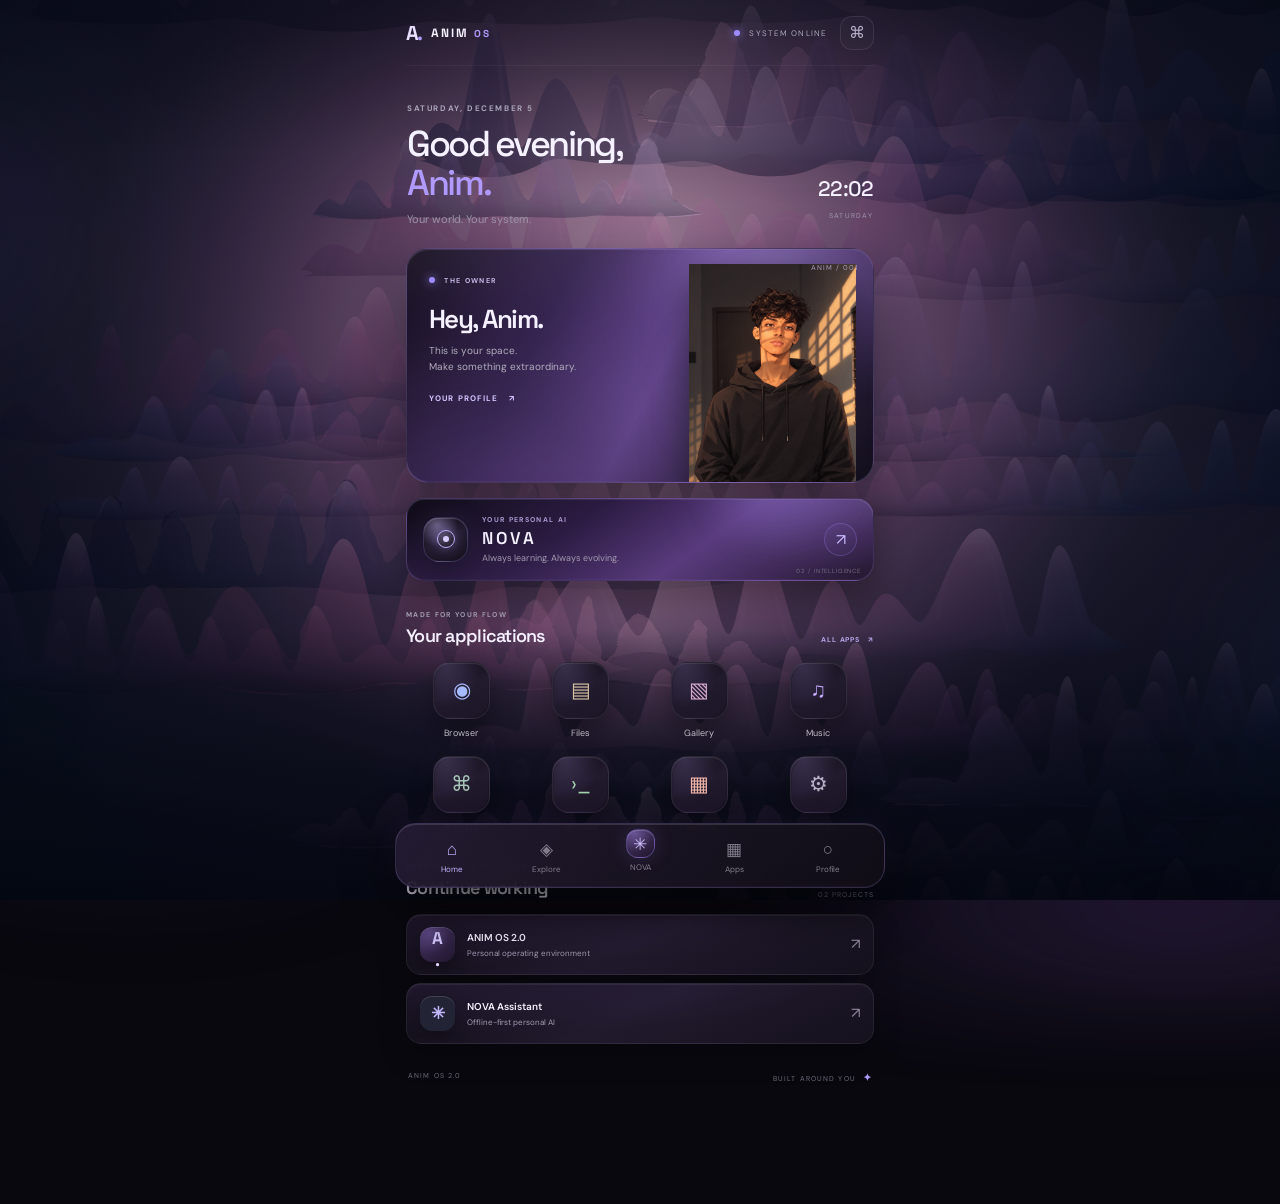
==== commit a10f2f9e: "Replace cartoon cloud bands with organic volumetric cloud formations" ====
--- a/index.html
+++ b/index.html
@@ -28,74 +28,98 @@
         <linearGradient id="cloudRimSoft" gradientUnits="userSpaceOnUse" x1="0" y1="0" x2="1000" y2="0"><stop offset="0" stop-color="#6686b4" stop-opacity=".06"/><stop offset=".2" stop-color="#9c7ab3" stop-opacity=".16"/><stop offset=".5" stop-color="#f1c9dc" stop-opacity=".27"/><stop offset=".7" stop-color="#a77db1" stop-opacity=".18"/><stop offset=".86" stop-color="#6586b3" stop-opacity=".12"/><stop offset="1" stop-color="#6686b4" stop-opacity=".05"/></linearGradient>
         <radialGradient id="cloudAperture" gradientUnits="userSpaceOnUse" cx="500" cy="775" r="900"><stop offset="0" stop-color="#eac7d8" stop-opacity=".82"/><stop offset=".13" stop-color="#c99bbd" stop-opacity=".72"/><stop offset=".29" stop-color="#916b98" stop-opacity=".58"/><stop offset=".48" stop-color="#4b4565" stop-opacity=".42"/><stop offset=".68" stop-color="#1c2a40" stop-opacity=".48"/><stop offset=".86" stop-color="#091323" stop-opacity=".8"/><stop offset="1" stop-color="#02050b" stop-opacity="1"/></radialGradient>
         <filter id="cloudShadow" x="-30%" y="-30%" width="160%" height="170%"><feGaussianBlur in="SourceAlpha" stdDeviation="10" result="blur"/><feOffset dy="12" result="offset"/><feColorMatrix in="offset" type="matrix" values="0 0 0 0 0.02 0 0 0 0 0.01 0 0 0 0 0.06 0 0 0 .65 0"/><feMerge><feMergeNode/><feMergeNode in="SourceGraphic"/></feMerge></filter>
+      
+        <linearGradient id="cloudVolume" gradientUnits="objectBoundingBox" x1="0" y1="0" x2="0" y2="1">
+          <stop offset="0" stop-color="#f3d9e7" stop-opacity=".54"/>
+          <stop offset=".14" stop-color="#e7bfd9" stop-opacity=".30"/>
+          <stop offset=".36" stop-color="#b88daf" stop-opacity=".10"/>
+          <stop offset=".60" stop-color="#55445f" stop-opacity=".13"/>
+          <stop offset=".82" stop-color="#18243a" stop-opacity=".36"/>
+          <stop offset="1" stop-color="#020713" stop-opacity=".66"/>
+        </linearGradient>
+        <linearGradient id="cloudUnderside" gradientUnits="objectBoundingBox" x1="0" y1="0" x2="0" y2="1">
+          <stop offset="0" stop-color="#28233b" stop-opacity="0"/>
+          <stop offset=".34" stop-color="#211b34" stop-opacity=".10"/>
+          <stop offset=".72" stop-color="#101a2b" stop-opacity=".44"/>
+          <stop offset="1" stop-color="#020611" stop-opacity=".78"/>
+        </linearGradient>
+        <filter id="cloudEdgeFar" x="-8%" y="-18%" width="116%" height="140%" color-interpolation-filters="sRGB"><feTurbulence type="fractalNoise" baseFrequency=".014 .052" numOctaves="3" seed="17" result="edgeNoise"/><feDisplacementMap in="SourceGraphic" in2="edgeNoise" scale="4.5" xChannelSelector="R" yChannelSelector="G"/></filter>
+        <filter id="cloudEdgeMid" x="-9%" y="-20%" width="118%" height="144%" color-interpolation-filters="sRGB">
+          <feTurbulence type="fractalNoise" baseFrequency=".018 .060" numOctaves="3" seed="29" result="edgeNoise"/>
+          <feDisplacementMap in="SourceGraphic" in2="edgeNoise" scale="7" xChannelSelector="R" yChannelSelector="G"/>
+        </filter>
+        <filter id="cloudEdgeNear" x="-10%" y="-22%" width="120%" height="148%" color-interpolation-filters="sRGB">
+          <feTurbulence type="fractalNoise" baseFrequency=".021 .068" numOctaves="3" seed="43" result="edgeNoise"/>
+          <feDisplacementMap in="SourceGraphic" in2="edgeNoise" scale="9.5" xChannelSelector="R" yChannelSelector="G"/>
+        </filter>
       </defs>
 <rect x="0" y="0" width="1000" height="1800" fill="url(#cloudAperture)"/>
 <g class="cloud-field">
-<g class="cloud-layer cloud-layer-01 cloud-far" style="opacity:0.31;--cloud-speed:47s;--cloud-phase:-10s;--cloud-drift-x:-2.1px;--cloud-drift-y:1.4px;--cloud-scale:1.011;--cloud-tilt:-0.090deg"><path d="M 122 75 L 122 51.63293861819431 C 134.56571428571428 45.01811994330492 155.24468013509042 18.368840380385517 174.09325156366185 18.368840380385517 C 195.036108706519 18.368840380385517 214.14857142857144 45.01811994330492 226.71428571428572 49.246277990033846 C 239.28 44.93396214987151 261.9797467694166 29.98180954516865 280.828318197988 29.98180954516865 C 301.7711753408451 29.98180954516865 318.86285714285714 44.93396214987151 331.42857142857144 49.016331612467766 C 343.99428571428575 36.893274022475815 359.8707013540822 24.044212183263152 378.7192727826536 24.044212183263152 C 399.6621299255107 24.044212183263152 423.5771428571428 36.893274022475815 436.1428571428571 54.92417282697745 C 448.7085714285714 37.35203382615 468.8165543510818 28.794273222004996 487.6651257796532 28.794273222004996 C 508.6079829225103 28.794273222004996 528.2914285714286 37.35203382615 540.8571428571429 53.0613973573409 C 553.4228571428572 48.17060787368101 579.2694331274182 26.73852986115962 598.1180045559896 26.73852986115962 C 619.0608616988468 26.73852986115962 633.0057142857142 48.17060787368101 645.5714285714286 48.85262852321379 C 658.1371428571429 47.83205358018168 679.2631850116009 25.751129728229714 698.1117564401723 25.751129728229714 C 719.0546135830294 25.751129728229714 737.7199999999999 47.83205358018168 750.2857142857142 45.11701382454484 C 762.8514285714285 46.99399836242665 777.2048873292973 21.28641576739028 796.0534587578687 21.28641576739028 C 816.9963159007259 21.28641576739028 842.4342857142857 46.99399836242665 855 47.79702155002393 L 855 75 Z" fill="url(#cloudDark)"/><path d="M 122 53.937999523440375 C 134.56571428571428 41.01811994330492 155.24468013509042 14.368840380385517 174.09325156366185 14.368840380385517 C 195.036108706519 14.368840380385517 214.14857142857144 41.01811994330492 226.71428571428572 46.04358842778951 C 239.28 40.93396214987151 261.9797467694166 25.98180954516865 280.828318197988 25.98180954516865 C 301.7711753408451 25.98180954516865 318.86285714285714 40.93396214987151 331.42857142857144 43.50947024137713 C 343.99428571428575 32.893274022475815 359.8707013540822 20.044212183263152 378.7192727826536 20.044212183263152 C 399.6621299255107 20.044212183263152 423.5771428571428 32.893274022475815 436.1428571428571 43.707051967922595 C 448.7085714285714 33.35203382615 468.8165543510818 24.794273222004996 487.6651257796532 24.794273222004996 C 508.6079829225103 24.794273222004996 528.2914285714286 33.35203382615 540.8571428571429 49.08845519854687 C 553.4228571428572 44.17060787368101 579.2694331274182 22.73852986115962 598.1180045559896 22.73852986115962 C 619.0608616988468 22.73852986115962 633.0057142857142 44.17060787368101 645.5714285714286 45.42482976540923 C 658.1371428571429 43.83205358018168 679.2631850116009 21.751129728229714 698.1117564401723 21.751129728229714 C 719.0546135830294 21.751129728229714 737.7199999999999 43.83205358018168 750.2857142857142 45.92852784496732 C 762.8514285714285 42.99399836242665 777.2048873292973 17.28641576739028 796.0534587578687 17.28641576739028 C 816.9963159007259 17.28641576739028 842.4342857142857 42.99399836242665 855 51.50778091272339" fill="none" stroke="url(#cloudRimSoft)" stroke-width="4.3" stroke-linecap="round" opacity="0.25"/><path d="M 122 53.937999523440375 C 134.56571428571428 41.01811994330492 155.24468013509042 14.368840380385517 174.09325156366185 14.368840380385517 C 195.036108706519 14.368840380385517 214.14857142857144 41.01811994330492 226.71428571428572 46.04358842778951 C 239.28 40.93396214987151 261.9797467694166 25.98180954516865 280.828318197988 25.98180954516865 C 301.7711753408451 25.98180954516865 318.86285714285714 40.93396214987151 331.42857142857144 43.50947024137713 C 343.99428571428575 32.893274022475815 359.8707013540822 20.044212183263152 378.7192727826536 20.044212183263152 C 399.6621299255107 20.044212183263152 423.5771428571428 32.893274022475815 436.1428571428571 43.707051967922595 C 448.7085714285714 33.35203382615 468.8165543510818 24.794273222004996 487.6651257796532 24.794273222004996 C 508.6079829225103 24.794273222004996 528.2914285714286 33.35203382615 540.8571428571429 49.08845519854687 C 553.4228571428572 44.17060787368101 579.2694331274182 22.73852986115962 598.1180045559896 22.73852986115962 C 619.0608616988468 22.73852986115962 633.0057142857142 44.17060787368101 645.5714285714286 45.42482976540923 C 658.1371428571429 43.83205358018168 679.2631850116009 21.751129728229714 698.1117564401723 21.751129728229714 C 719.0546135830294 21.751129728229714 737.7199999999999 43.83205358018168 750.2857142857142 45.92852784496732 C 762.8514285714285 42.99399836242665 777.2048873292973 17.28641576739028 796.0534587578687 17.28641576739028 C 816.9963159007259 17.28641576739028 842.4342857142857 42.99399836242665 855 51.50778091272339" fill="none" stroke="url(#cloudRim)" stroke-width="1.3" stroke-linecap="round" opacity="0.31"/></g>
-<g class="cloud-layer cloud-layer-02 cloud-far" style="opacity:0.44;--cloud-speed:42s;--cloud-phase:-19s;--cloud-drift-x:-0.5px;--cloud-drift-y:-3.0px;--cloud-scale:1.017;--cloud-tilt:-0.020deg"><path d="M 256 151 L 256 111.20340029455721 C 276.112 82.99076106995344 300.2271188095361 60.53912625946104 330.3951188095361 60.53912625946104 C 363.91511880953607 60.53912625946104 403.488 82.99076106995344 423.6 96.76146564856171 C 443.71200000000005 83.22679098267108 477.10781684938075 41.75687731951475 507.27581684938076 41.75687731951475 C 540.7958168493808 41.75687731951475 571.0880000000001 83.22679098267108 591.2 103.33382213719189 C 611.312 79.22476257793605 648.2222532622069 59.47118644528091 678.3902532622069 59.47118644528091 C 711.9102532622069 59.47118644528091 738.688 79.22476257793605 758.8 112.98368587642908 C 778.9119999999999 86.50679545234888 825.179391931653 64.19595293328166 855.347391931653 64.19595293328166 C 888.867391931653 64.19595293328166 906.288 86.50679545234888 926.4 115.3467587121576 C 946.512 75.13748889639973 970.7567124149948 55.01632844991982 1000.9247124149948 55.01632844991982 C 1034.444712414995 55.01632844991982 1073.888 75.13748889639973 1094 100.33776299521327 L 1094 151 Z" fill="url(#cloudBlue)"/><path d="M 256 113.91442817881703 C 276.112 78.99076106995344 300.2271188095361 56.53912625946104 330.3951188095361 56.53912625946104 C 363.91511880953607 56.53912625946104 403.488 78.99076106995344 423.6 98.22538704134524 C 443.71200000000005 79.22679098267108 477.10781684938075 37.75687731951475 507.27581684938076 37.75687731951475 C 540.7958168493808 37.75687731951475 571.0880000000001 79.22679098267108 591.2 110.22962418437004 C 611.312 75.22476257793605 648.2222532622069 55.47118644528091 678.3902532622069 55.47118644528091 C 711.9102532622069 55.47118644528091 738.688 75.22476257793605 758.8 103.27017796687781 C 778.9119999999999 82.50679545234888 825.179391931653 60.19595293328166 855.347391931653 60.19595293328166 C 888.867391931653 60.19595293328166 906.288 82.50679545234888 926.4 90.68206899181008 C 946.512 71.13748889639973 970.7567124149948 51.01632844991982 1000.9247124149948 51.01632844991982 C 1034.444712414995 51.01632844991982 1073.888 71.13748889639973 1094 107.68632221944631" fill="none" stroke="url(#cloudRimSoft)" stroke-width="6.8" stroke-linecap="round" opacity="0.25"/><path d="M 256 113.91442817881703 C 276.112 78.99076106995344 300.2271188095361 56.53912625946104 330.3951188095361 56.53912625946104 C 363.91511880953607 56.53912625946104 403.488 78.99076106995344 423.6 98.22538704134524 C 443.71200000000005 79.22679098267108 477.10781684938075 37.75687731951475 507.27581684938076 37.75687731951475 C 540.7958168493808 37.75687731951475 571.0880000000001 79.22679098267108 591.2 110.22962418437004 C 611.312 75.22476257793605 648.2222532622069 55.47118644528091 678.3902532622069 55.47118644528091 C 711.9102532622069 55.47118644528091 738.688 75.22476257793605 758.8 103.27017796687781 C 778.9119999999999 82.50679545234888 825.179391931653 60.19595293328166 855.347391931653 60.19595293328166 C 888.867391931653 60.19595293328166 906.288 82.50679545234888 926.4 90.68206899181008 C 946.512 71.13748889639973 970.7567124149948 51.01632844991982 1000.9247124149948 51.01632844991982 C 1034.444712414995 51.01632844991982 1073.888 71.13748889639973 1094 107.68632221944631" fill="none" stroke="url(#cloudRim)" stroke-width="2.0" stroke-linecap="round" opacity="0.35"/></g>
-<g class="cloud-layer cloud-layer-03 cloud-far" style="opacity:0.38;--cloud-speed:54s;--cloud-phase:-19s;--cloud-drift-x:7.1px;--cloud-drift-y:-2.7px;--cloud-scale:1.008;--cloud-tilt:0.069deg"><path d="M 193 171 L 193 127.40155422197655 C 204.86666666666667 97.69049332670401 218.91884989465274 82.55327517557889 236.71884989465275 82.55327517557889 C 256.4966276724305 82.55327517557889 280.02222222222224 97.69049332670401 291.8888888888889 123.77410680997184 C 303.7555555555556 109.97725428682752 322.15864066618184 87.05737258722074 339.95864066618185 87.05737258722074 C 359.7364184439596 87.05737258722074 378.9111111111111 109.97725428682752 390.77777777777777 132.2580366184935 C 402.64444444444445 107.74308163609821 429.8653106023868 83.71166766779497 447.6653106023868 83.71166766779497 C 467.44308838016457 83.71166766779497 477.79999999999995 107.74308163609821 489.66666666666663 126.1299948835466 C 501.5333333333333 110.27413933603093 520.2866121703966 90.10582842673175 538.0866121703965 90.10582842673175 C 557.8643899481743 90.10582842673175 576.6888888888889 110.27413933603093 588.5555555555555 131.850669842232 C 600.4222222222222 121.20260815003422 617.1171964169376 82.16396051496267 634.9171964169376 82.16396051496267 C 654.6949741947154 82.16396051496267 675.5777777777778 121.20260815003422 687.4444444444445 127.42687302588484 C 699.3111111111111 114.98044443032704 712.9816253902598 81.1217264442239 730.7816253902597 81.1217264442239 C 750.5594031680375 81.1217264442239 774.4666666666666 114.98044443032704 786.3333333333333 118.40861157767475 C 798.1999999999999 101.99479446916375 810.6754258167413 95.15070349005983 828.4754258167412 95.15070349005983 C 848.253203594519 95.15070349005983 873.3555555555555 101.99479446916375 885.2222222222222 133.27740460974164 C 897.0888888888888 113.8703157838434 915.6044134904527 93.03482589772902 933.4044134904526 93.03482589772902 C 953.1821912682304 93.03482589772902 972.2444444444444 113.8703157838434 984.1111111111111 128.24465070588514 C 995.9777777777778 107.85721238430123 1020.203558551189 94.96713210176677 1038.003558551189 94.96713210176677 C 1057.7813363289667 94.96713210176677 1071.1333333333334 107.85721238430123 1083 122.96981055448762 L 1083 171 Z" fill="url(#cloudInk)"/><path d="M 193 138.06551243615337 C 204.86666666666667 93.69049332670401 218.91884989465274 78.55327517557889 236.71884989465275 78.55327517557889 C 256.4966276724305 78.55327517557889 280.02222222222224 93.69049332670401 291.8888888888889 122.68297352716326 C 303.7555555555556 105.97725428682752 322.15864066618184 83.05737258722074 339.95864066618185 83.05737258722074 C 359.7364184439596 83.05737258722074 378.9111111111111 105.97725428682752 390.77777777777777 130.10750301544556 C 402.64444444444445 103.74308163609821 429.8653106023868 79.71166766779497 447.6653106023868 79.71166766779497 C 467.44308838016457 79.71166766779497 477.79999999999995 103.74308163609821 489.66666666666663 136.03864054059608 C 501.5333333333333 106.27413933603093 520.2866121703966 86.10582842673175 538.0866121703965 86.10582842673175 C 557.8643899481743 86.10582842673175 576.6888888888889 106.27413933603093 588.5555555555555 133.56424637767486 C 600.4222222222222 117.20260815003422 617.1171964169376 78.16396051496267 634.9171964169376 78.16396051496267 C 654.6949741947154 78.16396051496267 675.5777777777778 117.20260815003422 687.4444444444445 113.04851610969752 C 699.3111111111111 110.98044443032704 712.9816253902598 77.1217264442239 730.7816253902597 77.1217264442239 C 750.5594031680375 77.1217264442239 774.4666666666666 110.98044443032704 786.3333333333333 122.05143418417312 C 798.1999999999999 97.99479446916375 810.6754258167413 91.15070349005983 828.4754258167412 91.15070349005983 C 848.253203594519 91.15070349005983 873.3555555555555 97.99479446916375 885.2222222222222 130.413135335166 C 897.0888888888888 109.8703157838434 915.6044134904527 89.03482589772902 933.4044134904526 89.03482589772902 C 953.1821912682304 89.03482589772902 972.2444444444444 109.8703157838434 984.1111111111111 136.04131859286687 C 995.9777777777778 103.85721238430123 1020.203558551189 90.96713210176677 1038.003558551189 90.96713210176677 C 1057.7813363289667 90.96713210176677 1071.1333333333334 103.85721238430123 1083 129.33831365026532" fill="none" stroke="url(#cloudRimSoft)" stroke-width="6.2" stroke-linecap="round" opacity="0.25"/><path d="M 193 138.06551243615337 C 204.86666666666667 93.69049332670401 218.91884989465274 78.55327517557889 236.71884989465275 78.55327517557889 C 256.4966276724305 78.55327517557889 280.02222222222224 93.69049332670401 291.8888888888889 122.68297352716326 C 303.7555555555556 105.97725428682752 322.15864066618184 83.05737258722074 339.95864066618185 83.05737258722074 C 359.7364184439596 83.05737258722074 378.9111111111111 105.97725428682752 390.77777777777777 130.10750301544556 C 402.64444444444445 103.74308163609821 429.8653106023868 79.71166766779497 447.6653106023868 79.71166766779497 C 467.44308838016457 79.71166766779497 477.79999999999995 103.74308163609821 489.66666666666663 136.03864054059608 C 501.5333333333333 106.27413933603093 520.2866121703966 86.10582842673175 538.0866121703965 86.10582842673175 C 557.8643899481743 86.10582842673175 576.6888888888889 106.27413933603093 588.5555555555555 133.56424637767486 C 600.4222222222222 117.20260815003422 617.1171964169376 78.16396051496267 634.9171964169376 78.16396051496267 C 654.6949741947154 78.16396051496267 675.5777777777778 117.20260815003422 687.4444444444445 113.04851610969752 C 699.3111111111111 110.98044443032704 712.9816253902598 77.1217264442239 730.7816253902597 77.1217264442239 C 750.5594031680375 77.1217264442239 774.4666666666666 110.98044443032704 786.3333333333333 122.05143418417312 C 798.1999999999999 97.99479446916375 810.6754258167413 91.15070349005983 828.4754258167412 91.15070349005983 C 848.253203594519 91.15070349005983 873.3555555555555 97.99479446916375 885.2222222222222 130.413135335166 C 897.0888888888888 109.8703157838434 915.6044134904527 89.03482589772902 933.4044134904526 89.03482589772902 C 953.1821912682304 89.03482589772902 972.2444444444444 109.8703157838434 984.1111111111111 136.04131859286687 C 995.9777777777778 103.85721238430123 1020.203558551189 90.96713210176677 1038.003558551189 90.96713210176677 C 1057.7813363289667 90.96713210176677 1071.1333333333334 103.85721238430123 1083 129.33831365026532" fill="none" stroke="url(#cloudRim)" stroke-width="1.8" stroke-linecap="round" opacity="0.54"/></g>
-<g class="cloud-layer cloud-layer-04 cloud-far" style="opacity:0.40;--cloud-speed:62s;--cloud-phase:-27s;--cloud-drift-x:-3.0px;--cloud-drift-y:-0.9px;--cloud-scale:1.011;--cloud-tilt:-0.056deg"><path d="M 143 133 L 143 114.15962865690702 C 154.328 105.13443356105127 173.16338892549277 83.91413219808601 190.15538892549276 83.91413219808601 C 209.03538892549275 83.91413219808601 226.072 105.13443356105127 237.4 109.74371457017958 C 248.728 106.50884748452809 262.90461635518074 94.57059494229034 279.89661635518075 94.57059494229034 C 298.77661635518075 94.57059494229034 320.47200000000004 106.50884748452809 331.8 115.21446194770746 C 343.128 107.68235278390348 357.76158823901415 79.61567531549372 374.75358823901416 79.61567531549372 C 393.63358823901416 79.61567531549372 414.87200000000007 107.68235278390348 426.20000000000005 106.23283728616312 C 437.528 96.88708384793718 457.16756926071645 93.49946729559451 474.15956926071647 93.49946729559451 C 493.03956926071646 93.49946729559451 509.27200000000005 96.88708384793718 520.6 110.82638668780214 C 531.928 107.02529386668466 544.3304660221935 94.18052619579248 561.3224660221935 94.18052619579248 C 580.2024660221934 94.18052619579248 603.672 107.02529386668466 615 116.31010902713984 L 615 133 Z" fill="url(#cloudCool)"/><path d="M 143 114.54471883203834 C 154.328 101.13443356105127 173.16338892549277 79.91413219808601 190.15538892549276 79.91413219808601 C 209.03538892549275 79.91413219808601 226.072 101.13443356105127 237.4 105.17941568552516 C 248.728 102.50884748452809 262.90461635518074 90.57059494229034 279.89661635518075 90.57059494229034 C 298.77661635518075 90.57059494229034 320.47200000000004 102.50884748452809 331.8 102.75799527613447 C 343.128 103.68235278390348 357.76158823901415 75.61567531549372 374.75358823901416 75.61567531549372 C 393.63358823901416 75.61567531549372 414.87200000000007 103.68235278390348 426.20000000000005 112.36823818714359 C 437.528 92.88708384793718 457.16756926071645 89.49946729559451 474.15956926071647 89.49946729559451 C 493.03956926071646 89.49946729559451 509.27200000000005 92.88708384793718 520.6 103.38600139252841 C 531.928 103.02529386668466 544.3304660221935 90.18052619579248 561.3224660221935 90.18052619579248 C 580.2024660221934 90.18052619579248 603.672 103.02529386668466 615 112.1528874637466" fill="none" stroke="url(#cloudRimSoft)" stroke-width="9.0" stroke-linecap="round" opacity="0.25"/><path d="M 143 114.54471883203834 C 154.328 101.13443356105127 173.16338892549277 79.91413219808601 190.15538892549276 79.91413219808601 C 209.03538892549275 79.91413219808601 226.072 101.13443356105127 237.4 105.17941568552516 C 248.728 102.50884748452809 262.90461635518074 90.57059494229034 279.89661635518075 90.57059494229034 C 298.77661635518075 90.57059494229034 320.47200000000004 102.50884748452809 331.8 102.75799527613447 C 343.128 103.68235278390348 357.76158823901415 75.61567531549372 374.75358823901416 75.61567531549372 C 393.63358823901416 75.61567531549372 414.87200000000007 103.68235278390348 426.20000000000005 112.36823818714359 C 437.528 92.88708384793718 457.16756926071645 89.49946729559451 474.15956926071647 89.49946729559451 C 493.03956926071646 89.49946729559451 509.27200000000005 92.88708384793718 520.6 103.38600139252841 C 531.928 103.02529386668466 544.3304660221935 90.18052619579248 561.3224660221935 90.18052619579248 C 580.2024660221934 90.18052619579248 603.672 103.02529386668466 615 112.1528874637466" fill="none" stroke="url(#cloudRim)" stroke-width="2.7" stroke-linecap="round" opacity="0.54"/></g>
-<g class="cloud-layer cloud-layer-05 cloud-far" style="opacity:0.28;--cloud-speed:50s;--cloud-phase:-28s;--cloud-drift-x:0.6px;--cloud-drift-y:2.7px;--cloud-scale:1.007;--cloud-tilt:0.038deg"><path d="M -153 178 L -153 152.90348629746586 C -141.85333333333332 145.77864247286925 -127.32424690888988 118.97425081091933 -110.60424690888988 118.97425081091933 C -92.0264691311121 118.97425081091933 -71.25777777777778 145.77864247286925 -60.111111111111114 147.92491402786692 C -48.964444444444446 140.82561589311808 -33.58264173509347 131.09542685595807 -16.86264173509347 131.09542685595807 C 1.7151360426843105 131.09542685595807 21.631111111111103 140.82561589311808 32.77777777777777 158.01779130543582 C 43.92444444444444 139.3031278505805 59.84677028056646 132.35505177779123 76.56677028056646 132.35505177779123 C 95.14454805834424 132.35505177779123 114.51999999999997 139.3031278505805 125.66666666666663 157.93208295523655 C 136.8133333333333 139.12824606581125 159.5011320281194 123.62345885497052 176.2211320281194 123.62345885497052 C 194.79890980589718 123.62345885497052 207.40888888888887 139.12824606581125 218.55555555555554 157.6659475308843 C 229.70222222222222 133.9828589282115 254.1961575190226 129.82124580652453 270.9161575190226 129.82124580652453 C 289.4939352968004 129.82124580652453 300.2977777777778 133.9828589282115 311.44444444444446 157.17708025614266 C 322.5911111111111 140.91308553819545 333.7757970193194 118.76862467813771 350.4957970193194 118.76862467813771 C 369.0735747970972 118.76862467813771 393.1866666666666 140.91308553819545 404.33333333333326 148.18752503306604 C 415.4799999999999 146.9186173923663 433.89875936392275 115.72067658882588 450.6187593639227 115.72067658882588 C 469.1965371417005 115.72067658882588 486.0755555555555 146.9186173923663 497.2222222222222 146.24926981253083 C 508.3688888888888 136.96031712635886 531.5890368377665 119.02256905066315 548.3090368377665 119.02256905066315 C 566.8868146155443 119.02256905066315 578.9644444444444 136.96031712635886 590.1111111111111 151.1509270887822 C 601.2577777777777 141.84484959725523 623.4820368311802 128.18667344166897 640.2020368311802 128.18667344166897 C 658.779814608958 128.18667344166897 671.8533333333334 141.84484959725523 683 156.65094616182614 L 683 178 Z" fill="url(#cloudCool)"/><path d="M -153 156.49128464430106 C -141.85333333333332 141.77864247286925 -127.32424690888988 114.97425081091933 -110.60424690888988 114.97425081091933 C -92.0264691311121 114.97425081091933 -71.25777777777778 141.77864247286925 -60.111111111111114 148.79800717574545 C -48.964444444444446 136.82561589311808 -33.58264173509347 127.09542685595807 -16.86264173509347 127.09542685595807 C 1.7151360426843105 127.09542685595807 21.631111111111103 136.82561589311808 32.77777777777777 155.148452572315 C 43.92444444444444 135.3031278505805 59.84677028056646 128.35505177779123 76.56677028056646 128.35505177779123 C 95.14454805834424 128.35505177779123 114.51999999999997 135.3031278505805 125.66666666666663 148.25683712456376 C 136.8133333333333 135.12824606581125 159.5011320281194 119.62345885497052 176.2211320281194 119.62345885497052 C 194.79890980589718 119.62345885497052 207.40888888888887 135.12824606581125 218.55555555555554 144.58961719397922 C 229.70222222222222 129.9828589282115 254.1961575190226 125.82124580652453 270.9161575190226 125.82124580652453 C 289.4939352968004 125.82124580652453 300.2977777777778 129.9828589282115 311.44444444444446 154.28912786203438 C 322.5911111111111 136.91308553819545 333.7757970193194 114.76862467813771 350.4957970193194 114.76862467813771 C 369.0735747970972 114.76862467813771 393.1866666666666 136.91308553819545 404.33333333333326 148.98143627725076 C 415.4799999999999 142.9186173923663 433.89875936392275 111.72067658882588 450.6187593639227 111.72067658882588 C 469.1965371417005 111.72067658882588 486.0755555555555 142.9186173923663 497.2222222222222 154.91047490471973 C 508.3688888888888 132.96031712635886 531.5890368377665 115.02256905066315 548.3090368377665 115.02256905066315 C 566.8868146155443 115.02256905066315 578.9644444444444 132.96031712635886 590.1111111111111 149.48822718861047 C 601.2577777777777 137.84484959725523 623.4820368311802 124.18667344166897 640.2020368311802 124.18667344166897 C 658.779814608958 124.18667344166897 671.8533333333334 137.84484959725523 683 151.53578566932117" fill="none" stroke="url(#cloudRimSoft)" stroke-width="4.7" stroke-linecap="round" opacity="0.25"/><path d="M -153 156.49128464430106 C -141.85333333333332 141.77864247286925 -127.32424690888988 114.97425081091933 -110.60424690888988 114.97425081091933 C -92.0264691311121 114.97425081091933 -71.25777777777778 141.77864247286925 -60.111111111111114 148.79800717574545 C -48.964444444444446 136.82561589311808 -33.58264173509347 127.09542685595807 -16.86264173509347 127.09542685595807 C 1.7151360426843105 127.09542685595807 21.631111111111103 136.82561589311808 32.77777777777777 155.148452572315 C 43.92444444444444 135.3031278505805 59.84677028056646 128.35505177779123 76.56677028056646 128.35505177779123 C 95.14454805834424 128.35505177779123 114.51999999999997 135.3031278505805 125.66666666666663 148.25683712456376 C 136.8133333333333 135.12824606581125 159.5011320281194 119.62345885497052 176.2211320281194 119.62345885497052 C 194.79890980589718 119.62345885497052 207.40888888888887 135.12824606581125 218.55555555555554 144.58961719397922 C 229.70222222222222 129.9828589282115 254.1961575190226 125.82124580652453 270.9161575190226 125.82124580652453 C 289.4939352968004 125.82124580652453 300.2977777777778 129.9828589282115 311.44444444444446 154.28912786203438 C 322.5911111111111 136.91308553819545 333.7757970193194 114.76862467813771 350.4957970193194 114.76862467813771 C 369.0735747970972 114.76862467813771 393.1866666666666 136.91308553819545 404.33333333333326 148.98143627725076 C 415.4799999999999 142.9186173923663 433.89875936392275 111.72067658882588 450.6187593639227 111.72067658882588 C 469.1965371417005 111.72067658882588 486.0755555555555 142.9186173923663 497.2222222222222 154.91047490471973 C 508.3688888888888 132.96031712635886 531.5890368377665 115.02256905066315 548.3090368377665 115.02256905066315 C 566.8868146155443 115.02256905066315 578.9644444444444 132.96031712635886 590.1111111111111 149.48822718861047 C 601.2577777777777 137.84484959725523 623.4820368311802 124.18667344166897 640.2020368311802 124.18667344166897 C 658.779814608958 124.18667344166897 671.8533333333334 137.84484959725523 683 151.53578566932117" fill="none" stroke="url(#cloudRim)" stroke-width="1.4" stroke-linecap="round" opacity="0.41"/></g>
-<g class="cloud-layer cloud-layer-06 cloud-far" style="opacity:0.37;--cloud-speed:77s;--cloud-phase:-8s;--cloud-drift-x:-7.6px;--cloud-drift-y:2.8px;--cloud-scale:1.009;--cloud-tilt:0.076deg"><path d="M -120 246 L -120 201.90299679043238 C -106.824 185.63024152494035 -83.9824174059704 148.53124663496857 -64.2184174059704 148.53124663496857 C -42.2584174059704 148.53124663496857 -23.376 185.63024152494035 -10.200000000000003 206.04298035222106 C 2.9759999999999955 190.2900696919416 24.383521133199327 155.0764642747119 44.14752113319933 155.0764642747119 C 66.10752113319933 155.0764642747119 86.42399999999999 190.2900696919416 99.6 210.10802431352903 C 112.776 180.24859942069742 127.57991030222924 173.97479439906311 147.34391030222923 173.97479439906311 C 169.30391030222924 173.97479439906311 196.224 180.24859942069742 209.39999999999998 210.91334313623608 C 222.57599999999996 185.687416091084 248.78546421280498 152.41970248189756 268.549464212805 152.41970248189756 C 290.50946421280497 152.41970248189756 306.024 185.687416091084 319.2 196.02513765090612 C 332.376 196.8013197270222 346.48278739037363 169.90237209436017 366.24678739037364 169.90237209436017 C 388.2067873903736 169.90237209436017 415.824 196.8013197270222 429 195.8939002550114 L 429 246 Z" fill="url(#cloudBlue)"/><path d="M -120 212.47932571875862 C -106.824 181.63024152494035 -83.9824174059704 144.53124663496857 -64.2184174059704 144.53124663496857 C -42.2584174059704 144.53124663496857 -23.376 181.63024152494035 -10.200000000000003 211.67234120315408 C 2.9759999999999955 186.2900696919416 24.383521133199327 151.0764642747119 44.14752113319933 151.0764642747119 C 66.10752113319933 151.0764642747119 86.42399999999999 186.2900696919416 99.6 208.15203734396027 C 112.776 176.24859942069742 127.57991030222924 169.97479439906311 147.34391030222923 169.97479439906311 C 169.30391030222924 169.97479439906311 196.224 176.24859942069742 209.39999999999998 209.5854037956102 C 222.57599999999996 181.687416091084 248.78546421280498 148.41970248189756 268.549464212805 148.41970248189756 C 290.50946421280497 148.41970248189756 306.024 181.687416091084 319.2 204.28993493850342 C 332.376 192.8013197270222 346.48278739037363 165.90237209436017 366.24678739037364 165.90237209436017 C 388.2067873903736 165.90237209436017 415.824 192.8013197270222 429 209.76353329018224" fill="none" stroke="url(#cloudRimSoft)" stroke-width="5.0" stroke-linecap="round" opacity="0.25"/><path d="M -120 212.47932571875862 C -106.824 181.63024152494035 -83.9824174059704 144.53124663496857 -64.2184174059704 144.53124663496857 C -42.2584174059704 144.53124663496857 -23.376 181.63024152494035 -10.200000000000003 211.67234120315408 C 2.9759999999999955 186.2900696919416 24.383521133199327 151.0764642747119 44.14752113319933 151.0764642747119 C 66.10752113319933 151.0764642747119 86.42399999999999 186.2900696919416 99.6 208.15203734396027 C 112.776 176.24859942069742 127.57991030222924 169.97479439906311 147.34391030222923 169.97479439906311 C 169.30391030222924 169.97479439906311 196.224 176.24859942069742 209.39999999999998 209.5854037956102 C 222.57599999999996 181.687416091084 248.78546421280498 148.41970248189756 268.549464212805 148.41970248189756 C 290.50946421280497 148.41970248189756 306.024 181.687416091084 319.2 204.28993493850342 C 332.376 192.8013197270222 346.48278739037363 165.90237209436017 366.24678739037364 165.90237209436017 C 388.2067873903736 165.90237209436017 415.824 192.8013197270222 429 209.76353329018224" fill="none" stroke="url(#cloudRim)" stroke-width="1.5" stroke-linecap="round" opacity="0.54"/></g>
-<g class="cloud-layer cloud-layer-07 cloud-far" style="opacity:0.39;--cloud-speed:52s;--cloud-phase:-21s;--cloud-drift-x:0.3px;--cloud-drift-y:2.0px;--cloud-scale:1.008;--cloud-tilt:-0.044deg"><path d="M -81 255 L -81 229.8033612717502 C -58.74 212.6430319558596 -17.013794863559312 194.15775737278165 16.37620513644069 194.15775737278165 C 53.47620513644069 194.15775737278165 82.24000000000001 212.6430319558596 104.5 221.80289915359577 C 126.75999999999999 215.86376917506567 158.25029341844845 191.45381496571935 191.64029341844844 191.45381496571935 C 228.74029341844843 191.45381496571935 267.74 215.86376917506567 290 217.2872884057462 C 312.26 210.87591663415077 353.7762513639778 197.97937968512997 387.1662513639778 197.97937968512997 C 424.2662513639778 197.97937968512997 453.24 210.87591663415077 475.5 226.5732963394094 C 497.76 220.62122495453804 525.3699562726356 186.7223352396395 558.7599562726356 186.7223352396395 C 595.8599562726356 186.7223352396395 638.74 220.62122495453804 661 224.8197317141853 L 661 255 Z" fill="url(#cloudDark)"/><path d="M -81 227.34528536983765 C -58.74 208.6430319558596 -17.013794863559312 190.15775737278165 16.37620513644069 190.15775737278165 C 53.47620513644069 190.15775737278165 82.24000000000001 208.6430319558596 104.5 223.31682563070208 C 126.75999999999999 211.86376917506567 158.25029341844845 187.45381496571935 191.64029341844844 187.45381496571935 C 228.74029341844843 187.45381496571935 267.74 211.86376917506567 290 222.0967613273207 C 312.26 206.87591663415077 353.7762513639778 193.97937968512997 387.1662513639778 193.97937968512997 C 424.2662513639778 193.97937968512997 453.24 206.87591663415077 475.5 228.93254207247867 C 497.76 216.62122495453804 525.3699562726356 182.7223352396395 558.7599562726356 182.7223352396395 C 595.8599562726356 182.7223352396395 638.74 216.62122495453804 661 217.97474092981778" fill="none" stroke="url(#cloudRimSoft)" stroke-width="4.0" stroke-linecap="round" opacity="0.25"/><path d="M -81 227.34528536983765 C -58.74 208.6430319558596 -17.013794863559312 190.15775737278165 16.37620513644069 190.15775737278165 C 53.47620513644069 190.15775737278165 82.24000000000001 208.6430319558596 104.5 223.31682563070208 C 126.75999999999999 211.86376917506567 158.25029341844845 187.45381496571935 191.64029341844844 187.45381496571935 C 228.74029341844843 187.45381496571935 267.74 211.86376917506567 290 222.0967613273207 C 312.26 206.87591663415077 353.7762513639778 193.97937968512997 387.1662513639778 193.97937968512997 C 424.2662513639778 193.97937968512997 453.24 206.87591663415077 475.5 228.93254207247867 C 497.76 216.62122495453804 525.3699562726356 182.7223352396395 558.7599562726356 182.7223352396395 C 595.8599562726356 182.7223352396395 638.74 216.62122495453804 661 217.97474092981778" fill="none" stroke="url(#cloudRim)" stroke-width="1.2" stroke-linecap="round" opacity="0.31"/></g>
-<g class="cloud-layer cloud-layer-08 cloud-far" style="opacity:0.40;--cloud-speed:65s;--cloud-phase:-19s;--cloud-drift-x:5.1px;--cloud-drift-y:0.2px;--cloud-scale:1.012;--cloud-tilt:0.063deg"><path d="M 261 273 L 261 247.711318881819 C 265.62 241.18084837469505 275.88330575559286 211.43447370994835 282.81330575559286 211.43447370994835 C 290.51330575559285 211.43447370994835 294.88 241.18084837469505 299.5 247.7481952153938 C 304.12 228.5717266546795 309.66455861600116 224.58560833937955 316.59455861600117 224.58560833937955 C 324.29455861600115 224.58560833937955 333.38 228.5717266546795 338 251.90571531437337 C 342.62 229.38918945480836 348.53871314562855 207.33703699377367 355.46871314562856 207.33703699377367 C 363.16871314562854 207.33703699377367 371.88 229.38918945480836 376.5 240.15302533635403 C 381.12 232.55646614627912 386.6653878601454 211.87324347954709 393.5953878601454 211.87324347954709 C 401.2953878601454 211.87324347954709 410.38 232.55646614627912 415 238.26070881907827 C 419.62 230.2000415860326 426.327092387788 212.55268282247707 433.257092387788 212.55268282247707 C 440.957092387788 212.55268282247707 448.88 230.2000415860326 453.5 239.7655150887603 C 458.12 230.85479892769362 466.46882554808633 221.66473562174943 473.39882554808634 221.66473562174943 C 481.0988255480863 221.66473562174943 487.38 230.85479892769362 492 241.0304883863963 C 496.62 230.35788331445073 506.17834315791725 206.05511287874543 513.1083431579173 206.05511287874543 C 520.8083431579173 206.05511287874543 525.88 230.35788331445073 530.5 239.8328726107208 C 535.12 227.88967692819423 544.1321870413237 211.3279459921876 551.0621870413237 211.3279459921876 C 558.7621870413237 211.3279459921876 564.38 227.88967692819423 569 245.31258004984818 L 569 273 Z" fill="url(#cloudCool)"/><path d="M 261 254.90873956456315 C 265.62 237.18084837469505 275.88330575559286 207.43447370994835 282.81330575559286 207.43447370994835 C 290.51330575559285 207.43447370994835 294.88 237.18084837469505 299.5 235.32054526655003 C 304.12 224.5717266546795 309.66455861600116 220.58560833937955 316.59455861600117 220.58560833937955 C 324.29455861600115 220.58560833937955 333.38 224.5717266546795 338 248.8632992600603 C 342.62 225.38918945480836 348.53871314562855 203.33703699377367 355.46871314562856 203.33703699377367 C 363.16871314562854 203.33703699377367 371.88 225.38918945480836 376.5 235.77763662750834 C 381.12 228.55646614627912 386.6653878601454 207.87324347954709 393.5953878601454 207.87324347954709 C 401.2953878601454 207.87324347954709 410.38 228.55646614627912 415 247.7067181962775 C 419.62 226.2000415860326 426.327092387788 208.55268282247707 433.257092387788 208.55268282247707 C 440.957092387788 208.55268282247707 448.88 226.2000415860326 453.5 237.68276064813136 C 458.12 226.85479892769362 466.46882554808633 217.66473562174943 473.39882554808634 217.66473562174943 C 481.0988255480863 217.66473562174943 487.38 226.85479892769362 492 237.84100825206843 C 496.62 226.35788331445073 506.17834315791725 202.05511287874543 513.1083431579173 202.05511287874543 C 520.8083431579173 202.05511287874543 525.88 226.35788331445073 530.5 243.5220019690413 C 535.12 223.88967692819423 544.1321870413237 207.3279459921876 551.0621870413237 207.3279459921876 C 558.7621870413237 207.3279459921876 564.38 223.88967692819423 569 241.5471154681826" fill="none" stroke="url(#cloudRimSoft)" stroke-width="5.3" stroke-linecap="round" opacity="0.19"/><path d="M 261 254.90873956456315 C 265.62 237.18084837469505 275.88330575559286 207.43447370994835 282.81330575559286 207.43447370994835 C 290.51330575559285 207.43447370994835 294.88 237.18084837469505 299.5 235.32054526655003 C 304.12 224.5717266546795 309.66455861600116 220.58560833937955 316.59455861600117 220.58560833937955 C 324.29455861600115 220.58560833937955 333.38 224.5717266546795 338 248.8632992600603 C 342.62 225.38918945480836 348.53871314562855 203.33703699377367 355.46871314562856 203.33703699377367 C 363.16871314562854 203.33703699377367 371.88 225.38918945480836 376.5 235.77763662750834 C 381.12 228.55646614627912 386.6653878601454 207.87324347954709 393.5953878601454 207.87324347954709 C 401.2953878601454 207.87324347954709 410.38 228.55646614627912 415 247.7067181962775 C 419.62 226.2000415860326 426.327092387788 208.55268282247707 433.257092387788 208.55268282247707 C 440.957092387788 208.55268282247707 448.88 226.2000415860326 453.5 237.68276064813136 C 458.12 226.85479892769362 466.46882554808633 217.66473562174943 473.39882554808634 217.66473562174943 C 481.0988255480863 217.66473562174943 487.38 226.85479892769362 492 237.84100825206843 C 496.62 226.35788331445073 506.17834315791725 202.05511287874543 513.1083431579173 202.05511287874543 C 520.8083431579173 202.05511287874543 525.88 226.35788331445073 530.5 243.5220019690413 C 535.12 223.88967692819423 544.1321870413237 207.3279459921876 551.0621870413237 207.3279459921876 C 558.7621870413237 207.3279459921876 564.38 223.88967692819423 569 241.5471154681826" fill="none" stroke="url(#cloudRim)" stroke-width="1.6" stroke-linecap="round" opacity="0.24"/></g>
-<g class="cloud-layer cloud-layer-09 cloud-far" style="opacity:0.41;--cloud-speed:85s;--cloud-phase:-14s;--cloud-drift-x:0.8px;--cloud-drift-y:-1.2px;--cloud-scale:1.011;--cloud-tilt:-0.017deg"><path d="M -139 277 L -139 261.24658787549475 C -131.59 249.99981306031114 -119.36145686669275 231.53431391315536 -108.24645686669275 231.53431391315536 C -95.89645686669274 231.53431391315536 -84.66 249.99981306031114 -77.25 253.97337946282235 C -69.84 243.1806333746994 -59.89779541210272 226.11751970278564 -48.782795412102715 226.11751970278564 C -36.43279541210271 226.11751970278564 -22.91 243.1806333746994 -15.5 253.56351096903904 C -8.09 245.57196378769586 -0.5669466353207842 235.12849735082128 10.548053364679216 235.12849735082128 C 22.898053364679217 235.12849735082128 38.84 245.57196378769586 46.25 258.88624543600247 C 53.66 247.63275388288312 68.92538790938444 234.02160990422126 80.04038790938444 234.02160990422126 C 92.39038790938443 234.02160990422126 100.59 247.63275388288312 108 253.5613848041091 C 115.41 249.32858481564327 130.29014440013094 237.82230838276445 141.40514440013095 237.82230838276445 C 153.75514440013094 237.82230838276445 162.34 249.32858481564327 169.75 258.36200016133023 C 177.16 245.2518218313111 187.8223198359739 234.07380181655753 198.9373198359739 234.07380181655753 C 211.2873198359739 234.07380181655753 224.09 245.2518218313111 231.5 251.62014388162643 C 238.91 245.04833141240525 255.6199764986709 236.4511622381862 266.7349764986709 236.4511622381862 C 279.0849764986709 236.4511622381862 285.84 245.04833141240525 293.25 252.3122801576415 C 300.66 252.02524115666748 317.3267789671663 227.7606988160638 328.44177896716633 227.7606988160638 C 340.79177896716635 227.7606988160638 347.59 252.02524115666748 355 256.1700789357629 L 355 277 Z" fill="url(#cloudBlue)"/><path d="M -139 261.13554633213676 C -131.59 245.99981306031114 -119.36145686669275 227.53431391315536 -108.24645686669275 227.53431391315536 C -95.89645686669274 227.53431391315536 -84.66 245.99981306031114 -77.25 252.06290691956877 C -69.84 239.1806333746994 -59.89779541210272 222.11751970278564 -48.782795412102715 222.11751970278564 C -36.43279541210271 222.11751970278564 -22.91 239.1806333746994 -15.5 253.96829229260328 C -8.09 241.57196378769586 -0.5669466353207842 231.12849735082128 10.548053364679216 231.12849735082128 C 22.898053364679217 231.12849735082128 38.84 241.57196378769586 46.25 250.8769146252703 C 53.66 243.63275388288312 68.92538790938444 230.02160990422126 80.04038790938444 230.02160990422126 C 92.39038790938443 230.02160990422126 100.59 243.63275388288312 108 247.8936122820666 C 115.41 245.32858481564327 130.29014440013094 233.82230838276445 141.40514440013095 233.82230838276445 C 153.75514440013094 233.82230838276445 162.34 245.32858481564327 169.75 254.25109074054285 C 177.16 241.2518218313111 187.8223198359739 230.07380181655753 198.9373198359739 230.07380181655753 C 211.2873198359739 230.07380181655753 224.09 241.2518218313111 231.5 258.02711679205765 C 238.91 241.04833141240525 255.6199764986709 232.4511622381862 266.7349764986709 232.4511622381862 C 279.0849764986709 232.4511622381862 285.84 241.04833141240525 293.25 246.54195079394617 C 300.66 248.02524115666748 317.3267789671663 223.7606988160638 328.44177896716633 223.7606988160638 C 340.79177896716635 223.7606988160638 347.59 248.02524115666748 355 253.85310325011147" fill="none" stroke="url(#cloudRimSoft)" stroke-width="3.7" stroke-linecap="round" opacity="0.25"/><path d="M -139 261.13554633213676 C -131.59 245.99981306031114 -119.36145686669275 227.53431391315536 -108.24645686669275 227.53431391315536 C -95.89645686669274 227.53431391315536 -84.66 245.99981306031114 -77.25 252.06290691956877 C -69.84 239.1806333746994 -59.89779541210272 222.11751970278564 -48.782795412102715 222.11751970278564 C -36.43279541210271 222.11751970278564 -22.91 239.1806333746994 -15.5 253.96829229260328 C -8.09 241.57196378769586 -0.5669466353207842 231.12849735082128 10.548053364679216 231.12849735082128 C 22.898053364679217 231.12849735082128 38.84 241.57196378769586 46.25 250.8769146252703 C 53.66 243.63275388288312 68.92538790938444 230.02160990422126 80.04038790938444 230.02160990422126 C 92.39038790938443 230.02160990422126 100.59 243.63275388288312 108 247.8936122820666 C 115.41 245.32858481564327 130.29014440013094 233.82230838276445 141.40514440013095 233.82230838276445 C 153.75514440013094 233.82230838276445 162.34 245.32858481564327 169.75 254.25109074054285 C 177.16 241.2518218313111 187.8223198359739 230.07380181655753 198.9373198359739 230.07380181655753 C 211.2873198359739 230.07380181655753 224.09 241.2518218313111 231.5 258.02711679205765 C 238.91 241.04833141240525 255.6199764986709 232.4511622381862 266.7349764986709 232.4511622381862 C 279.0849764986709 232.4511622381862 285.84 241.04833141240525 293.25 246.54195079394617 C 300.66 248.02524115666748 317.3267789671663 223.7606988160638 328.44177896716633 223.7606988160638 C 340.79177896716635 223.7606988160638 347.59 248.02524115666748 355 253.85310325011147" fill="none" stroke="url(#cloudRim)" stroke-width="1.1" stroke-linecap="round" opacity="0.48"/></g>
-<g class="cloud-layer cloud-layer-10 cloud-far" style="opacity:0.35;--cloud-speed:77s;--cloud-phase:-22s;--cloud-drift-x:-4.7px;--cloud-drift-y:-2.4px;--cloud-scale:1.009;--cloud-tilt:-0.075deg"><path d="M -91 399 L -91 349.1221935958788 C -79.68571428571428 330.40542430425995 -53.423036166386936 289.5264375790954 -36.45160759495837 289.5264375790954 C -17.59446473781551 289.5264375790954 -8.028571428571423 330.40542430425995 3.285714285714292 349.84615790380167 C 14.600000000000007 322.50349344564603 34.8999536545149 315.39516536490993 51.87138222594347 315.39516536490993 C 70.72852508308632 315.39516536490993 86.25714285714287 322.50349344564603 97.57142857142858 347.62800986900925 C 108.8857142857143 333.85606842716226 120.79546614842756 283.37643474992365 137.76689471985614 283.37643474992365 C 156.624037576999 283.37643474992365 180.54285714285717 333.85606842716226 191.8571428571429 356.02290807673705 C 203.1714285714286 323.0582533285022 220.19102546476896 303.08037397740407 237.16245403619752 303.08037397740407 C 256.01959689334035 303.08037397740407 274.8285714285715 323.0582533285022 286.14285714285717 361.6289057585225 C 297.45714285714286 328.80515328138137 317.4127663107855 283.5582999300212 334.3841948822141 283.5582999300212 C 353.24133773935694 283.5582999300212 369.11428571428576 328.80515328138137 380.42857142857144 356.61964155768976 C 391.74285714285713 342.2530125153251 416.8439473476793 304.6872267634608 433.8153759191079 304.6872267634608 C 452.67251877625074 304.6872267634608 463.4000000000001 342.2530125153251 474.7142857142858 347.5107535661012 C 486.02857142857147 326.2333485143725 506.85302515540803 311.55831922311336 523.8244537268366 311.55831922311336 C 542.6815965839795 311.55831922311336 557.6857142857143 326.2333485143725 569 352.7465507576056 L 569 399 Z" fill="url(#cloudDark)"/><path d="M -91 353.6642793990858 C -79.68571428571428 326.40542430425995 -53.423036166386936 285.5264375790954 -36.45160759495837 285.5264375790954 C -17.59446473781551 285.5264375790954 -8.028571428571423 326.40542430425995 3.285714285714292 347.08928010813895 C 14.600000000000007 318.50349344564603 34.8999536545149 311.39516536490993 51.87138222594347 311.39516536490993 C 70.72852508308632 311.39516536490993 86.25714285714287 318.50349344564603 97.57142857142858 341.27166729943826 C 108.8857142857143 329.85606842716226 120.79546614842756 279.37643474992365 137.76689471985614 279.37643474992365 C 156.624037576999 279.37643474992365 180.54285714285717 329.85606842716226 191.8571428571429 357.6908854484931 C 203.1714285714286 319.0582533285022 220.19102546476896 299.08037397740407 237.16245403619752 299.08037397740407 C 256.01959689334035 299.08037397740407 274.8285714285715 319.0582533285022 286.14285714285717 344.0221592496149 C 297.45714285714286 324.80515328138137 317.4127663107855 279.5582999300212 334.3841948822141 279.5582999300212 C 353.24133773935694 279.5582999300212 369.11428571428576 324.80515328138137 380.42857142857144 346.0482682083547 C 391.74285714285713 338.2530125153251 416.8439473476793 300.6872267634608 433.8153759191079 300.6872267634608 C 452.67251877625074 300.6872267634608 463.4000000000001 338.2530125153251 474.7142857142858 342.18406925598157 C 486.02857142857147 322.2333485143725 506.85302515540803 307.55831922311336 523.8244537268366 307.55831922311336 C 542.6815965839795 307.55831922311336 557.6857142857143 322.2333485143725 569 351.9842580991611" fill="none" stroke="url(#cloudRimSoft)" stroke-width="10.5" stroke-linecap="round" opacity="0.25"/><path d="M -91 353.6642793990858 C -79.68571428571428 326.40542430425995 -53.423036166386936 285.5264375790954 -36.45160759495837 285.5264375790954 C -17.59446473781551 285.5264375790954 -8.028571428571423 326.40542430425995 3.285714285714292 347.08928010813895 C 14.600000000000007 318.50349344564603 34.8999536545149 311.39516536490993 51.87138222594347 311.39516536490993 C 70.72852508308632 311.39516536490993 86.25714285714287 318.50349344564603 97.57142857142858 341.27166729943826 C 108.8857142857143 329.85606842716226 120.79546614842756 279.37643474992365 137.76689471985614 279.37643474992365 C 156.624037576999 279.37643474992365 180.54285714285717 329.85606842716226 191.8571428571429 357.6908854484931 C 203.1714285714286 319.0582533285022 220.19102546476896 299.08037397740407 237.16245403619752 299.08037397740407 C 256.01959689334035 299.08037397740407 274.8285714285715 319.0582533285022 286.14285714285717 344.0221592496149 C 297.45714285714286 324.80515328138137 317.4127663107855 279.5582999300212 334.3841948822141 279.5582999300212 C 353.24133773935694 279.5582999300212 369.11428571428576 324.80515328138137 380.42857142857144 346.0482682083547 C 391.74285714285713 338.2530125153251 416.8439473476793 300.6872267634608 433.8153759191079 300.6872267634608 C 452.67251877625074 300.6872267634608 463.4000000000001 338.2530125153251 474.7142857142858 342.18406925598157 C 486.02857142857147 322.2333485143725 506.85302515540803 307.55831922311336 523.8244537268366 307.55831922311336 C 542.6815965839795 307.55831922311336 557.6857142857143 322.2333485143725 569 351.9842580991611" fill="none" stroke="url(#cloudRim)" stroke-width="3.1" stroke-linecap="round" opacity="0.50"/></g>
-<g class="cloud-layer cloud-layer-11 cloud-far" style="opacity:0.40;--cloud-speed:69s;--cloud-phase:-14s;--cloud-drift-x:-5.9px;--cloud-drift-y:-2.9px;--cloud-scale:1.011;--cloud-tilt:0.062deg"><path d="M -13 361 L -13 335.161244395962 C 2.668571428571429 324.3798325181007 26.907652823829224 297.56387484422885 50.41050996668637 297.56387484422885 C 76.52479568097209 297.56387484422885 101.90285714285716 324.3798325181007 117.57142857142858 335.43787171481176 C 133.24 318.6920869896887 156.2078887046022 289.9756392663345 179.71074584745935 289.9756392663345 C 205.82503156174508 289.9756392663345 232.47428571428574 318.6920869896887 248.14285714285717 330.4935459364485 C 263.8114285714286 314.759752486879 283.8564491298476 295.61989999008364 307.3593062727047 295.61989999008364 C 333.4735919869904 295.61989999008364 363.0457142857143 314.759752486879 378.7142857142858 337.3391635305062 C 394.38285714285723 316.53893441886174 428.8885107770989 292.48335312837736 452.391367919956 292.48335312837736 C 478.5056536342417 292.48335312837736 493.6171428571429 316.53893441886174 509.28571428571433 324.91695090168156 C 524.9542857142858 316.28404091233386 541.2629931474903 302.5490512068849 564.7658502903474 302.5490512068849 C 590.8801360046332 302.5490512068849 624.1885714285714 316.28404091233386 639.8571428571429 323.9098074978031 C 655.5257142857143 311.9514869481092 679.8665537499743 302.08320851959286 703.3694108928314 302.08320851959286 C 729.4836966071172 302.08320851959286 754.7600000000001 311.9514869481092 770.4285714285716 328.5389813931938 C 786.097142857143 326.33200865569523 804.6734382245904 307.0210142339114 828.1762953674476 307.0210142339114 C 854.2905810817333 307.0210142339114 885.3314285714287 326.33200865569523 901.0000000000001 325.7849151429534 L 901 361 Z" fill="url(#cloudDark)"/><path d="M -13 337.19261402135714 C 2.668571428571429 320.3798325181007 26.907652823829224 293.56387484422885 50.41050996668637 293.56387484422885 C 76.52479568097209 293.56387484422885 101.90285714285716 320.3798325181007 117.57142857142858 324.45928366287615 C 133.24 314.6920869896887 156.2078887046022 285.9756392663345 179.71074584745935 285.9756392663345 C 205.82503156174508 285.9756392663345 232.47428571428574 314.6920869896887 248.14285714285717 333.8730535366386 C 263.8114285714286 310.759752486879 283.8564491298476 291.61989999008364 307.3593062727047 291.61989999008364 C 333.4735919869904 291.61989999008364 363.0457142857143 310.759752486879 378.7142857142858 321.61880241987296 C 394.38285714285723 312.53893441886174 428.8885107770989 288.48335312837736 452.391367919956 288.48335312837736 C 478.5056536342417 288.48335312837736 493.6171428571429 312.53893441886174 509.28571428571433 319.6228080920689 C 524.9542857142858 312.28404091233386 541.2629931474903 298.5490512068849 564.7658502903474 298.5490512068849 C 590.8801360046332 298.5490512068849 624.1885714285714 312.28404091233386 639.8571428571429 320.9684673392307 C 655.5257142857143 307.9514869481092 679.8665537499743 298.08320851959286 703.3694108928314 298.08320851959286 C 729.4836966071172 298.08320851959286 754.7600000000001 307.9514869481092 770.4285714285716 323.8066925512627 C 786.097142857143 322.33200865569523 804.6734382245904 303.0210142339114 828.1762953674476 303.0210142339114 C 854.2905810817333 303.0210142339114 885.3314285714287 322.33200865569523 901.0000000000001 331.76151109912433" fill="none" stroke="url(#cloudRimSoft)" stroke-width="6.5" stroke-linecap="round" opacity="0.25"/><path d="M -13 337.19261402135714 C 2.668571428571429 320.3798325181007 26.907652823829224 293.56387484422885 50.41050996668637 293.56387484422885 C 76.52479568097209 293.56387484422885 101.90285714285716 320.3798325181007 117.57142857142858 324.45928366287615 C 133.24 314.6920869896887 156.2078887046022 285.9756392663345 179.71074584745935 285.9756392663345 C 205.82503156174508 285.9756392663345 232.47428571428574 314.6920869896887 248.14285714285717 333.8730535366386 C 263.8114285714286 310.759752486879 283.8564491298476 291.61989999008364 307.3593062727047 291.61989999008364 C 333.4735919869904 291.61989999008364 363.0457142857143 310.759752486879 378.7142857142858 321.61880241987296 C 394.38285714285723 312.53893441886174 428.8885107770989 288.48335312837736 452.391367919956 288.48335312837736 C 478.5056536342417 288.48335312837736 493.6171428571429 312.53893441886174 509.28571428571433 319.6228080920689 C 524.9542857142858 312.28404091233386 541.2629931474903 298.5490512068849 564.7658502903474 298.5490512068849 C 590.8801360046332 298.5490512068849 624.1885714285714 312.28404091233386 639.8571428571429 320.9684673392307 C 655.5257142857143 307.9514869481092 679.8665537499743 298.08320851959286 703.3694108928314 298.08320851959286 C 729.4836966071172 298.08320851959286 754.7600000000001 307.9514869481092 770.4285714285716 323.8066925512627 C 786.097142857143 322.33200865569523 804.6734382245904 303.0210142339114 828.1762953674476 303.0210142339114 C 854.2905810817333 303.0210142339114 885.3314285714287 322.33200865569523 901.0000000000001 331.76151109912433" fill="none" stroke="url(#cloudRim)" stroke-width="1.9" stroke-linecap="round" opacity="0.54"/></g>
-<g class="cloud-layer cloud-layer-12 cloud-far" style="opacity:0.31;--cloud-speed:41s;--cloud-phase:-20s;--cloud-drift-x:5.2px;--cloud-drift-y:-2.0px;--cloud-scale:1.020;--cloud-tilt:0.081deg"><path d="M 661 419 L 661 381.79959903249517 C 681.46 353.97977942855795 716.4649274906517 345.50248570884577 747.1549274906516 345.50248570884577 C 781.2549274906517 345.50248570884577 811.04 353.97977942855795 831.5 369.1417726246221 C 851.96 371.7393768090289 879.0616948029212 335.4340374797815 909.7516948029213 335.4340374797815 C 943.8516948029213 335.4340374797815 981.54 371.7393768090289 1002 388.43915254051797 C 1022.46 369.46400223217205 1049.9832477990165 338.3910551091656 1080.6732477990165 338.3910551091656 C 1114.7732477990164 338.3910551091656 1152.04 369.46400223217205 1172.5 379.9290051408159 C 1192.96 363.87257357167545 1238.3490431274658 326.9522353199078 1269.039043127466 326.9522353199078 C 1303.1390431274658 326.9522353199078 1322.54 363.87257357167545 1343 378.78658293157815 L 1343 419 Z" fill="url(#cloudInk)"/><path d="M 661 379.606295300317 C 681.46 349.97977942855795 716.4649274906517 341.50248570884577 747.1549274906516 341.50248570884577 C 781.2549274906517 341.50248570884577 811.04 349.97977942855795 831.5 372.1995595480595 C 851.96 367.7393768090289 879.0616948029212 331.4340374797815 909.7516948029213 331.4340374797815 C 943.8516948029213 331.4340374797815 981.54 367.7393768090289 1002 373.74406612409746 C 1022.46 365.46400223217205 1049.9832477990165 334.3910551091656 1080.6732477990165 334.3910551091656 C 1114.7732477990164 334.3910551091656 1152.04 365.46400223217205 1172.5 384.1635769704543 C 1192.96 359.87257357167545 1238.3490431274658 322.9522353199078 1269.039043127466 322.9522353199078 C 1303.1390431274658 322.9522353199078 1322.54 359.87257357167545 1343 383.855745584215" fill="none" stroke="url(#cloudRimSoft)" stroke-width="4.3" stroke-linecap="round" opacity="0.25"/><path d="M 661 379.606295300317 C 681.46 349.97977942855795 716.4649274906517 341.50248570884577 747.1549274906516 341.50248570884577 C 781.2549274906517 341.50248570884577 811.04 349.97977942855795 831.5 372.1995595480595 C 851.96 367.7393768090289 879.0616948029212 331.4340374797815 909.7516948029213 331.4340374797815 C 943.8516948029213 331.4340374797815 981.54 367.7393768090289 1002 373.74406612409746 C 1022.46 365.46400223217205 1049.9832477990165 334.3910551091656 1080.6732477990165 334.3910551091656 C 1114.7732477990164 334.3910551091656 1152.04 365.46400223217205 1172.5 384.1635769704543 C 1192.96 359.87257357167545 1238.3490431274658 322.9522353199078 1269.039043127466 322.9522353199078 C 1303.1390431274658 322.9522353199078 1322.54 359.87257357167545 1343 383.855745584215" fill="none" stroke="url(#cloudRim)" stroke-width="1.3" stroke-linecap="round" opacity="0.54"/></g>
-<g class="cloud-layer cloud-layer-13 cloud-far" style="opacity:0.25;--cloud-speed:66s;--cloud-phase:-32s;--cloud-drift-x:-4.7px;--cloud-drift-y:-2.0px;--cloud-scale:1.007;--cloud-tilt:0.060deg"><path d="M 45 443 L 45 404.3830648736656 C 53.304 377.6511592616327 71.40575608944893 364.8075522903353 83.86175608944893 364.8075522903353 C 97.70175608944893 364.8075522903353 105.896 377.6511592616327 114.2 410.6604110408202 C 122.504 382.0019477073103 132.99909684787693 347.3518252937123 145.45509684787692 347.3518252937123 C 159.29509684787692 347.3518252937123 175.096 382.0019477073103 183.4 410.0444412878901 C 191.704 378.29759352123364 208.09639355233313 343.34559285789726 220.55239355233311 343.34559285789726 C 234.39239355233312 343.34559285789726 244.29600000000002 378.29759352123364 252.60000000000002 399.9372859578952 C 260.904 381.2618076203391 272.3877984376103 357.77930983845147 284.8437984376103 357.77930983845147 C 298.6837984376103 357.77930983845147 313.49600000000004 381.2618076203391 321.8 407.1051939213276 C 330.104 384.2974073060788 349.06859775739906 339.09953683577476 361.5245977573991 339.09953683577476 C 375.36459775739905 339.09953683577476 382.696 384.2974073060788 391 400.1283054952696 L 391 443 Z" fill="url(#cloudInk)"/><path d="M 45 401.31803063657134 C 53.304 373.6511592616327 71.40575608944893 360.8075522903353 83.86175608944893 360.8075522903353 C 97.70175608944893 360.8075522903353 105.896 373.6511592616327 114.2 406.2889564310759 C 122.504 378.0019477073103 132.99909684787693 343.3518252937123 145.45509684787692 343.3518252937123 C 159.29509684787692 343.3518252937123 175.096 378.0019477073103 183.4 407.79596044849603 C 191.704 374.29759352123364 208.09639355233313 339.34559285789726 220.55239355233311 339.34559285789726 C 234.39239355233312 339.34559285789726 244.29600000000002 374.29759352123364 252.60000000000002 390.43030075863004 C 260.904 377.2618076203391 272.3877984376103 353.77930983845147 284.8437984376103 353.77930983845147 C 298.6837984376103 353.77930983845147 313.49600000000004 377.2618076203391 321.8 387.4731330269948 C 330.104 380.2974073060788 349.06859775739906 335.09953683577476 361.5245977573991 335.09953683577476 C 375.36459775739905 335.09953683577476 382.696 380.2974073060788 391 406.7457488439232" fill="none" stroke="url(#cloudRimSoft)" stroke-width="8.4" stroke-linecap="round" opacity="0.19"/><path d="M 45 401.31803063657134 C 53.304 373.6511592616327 71.40575608944893 360.8075522903353 83.86175608944893 360.8075522903353 C 97.70175608944893 360.8075522903353 105.896 373.6511592616327 114.2 406.2889564310759 C 122.504 378.0019477073103 132.99909684787693 343.3518252937123 145.45509684787692 343.3518252937123 C 159.29509684787692 343.3518252937123 175.096 378.0019477073103 183.4 407.79596044849603 C 191.704 374.29759352123364 208.09639355233313 339.34559285789726 220.55239355233311 339.34559285789726 C 234.39239355233312 339.34559285789726 244.29600000000002 374.29759352123364 252.60000000000002 390.43030075863004 C 260.904 377.2618076203391 272.3877984376103 353.77930983845147 284.8437984376103 353.77930983845147 C 298.6837984376103 353.77930983845147 313.49600000000004 377.2618076203391 321.8 387.4731330269948 C 330.104 380.2974073060788 349.06859775739906 335.09953683577476 361.5245977573991 335.09953683577476 C 375.36459775739905 335.09953683577476 382.696 380.2974073060788 391 406.7457488439232" fill="none" stroke="url(#cloudRim)" stroke-width="2.5" stroke-linecap="round" opacity="0.24"/></g>
-<g class="cloud-layer cloud-layer-14 cloud-far" style="opacity:0.26;--cloud-speed:60s;--cloud-phase:-18s;--cloud-drift-x:-0.3px;--cloud-drift-y:2.1px;--cloud-scale:1.016;--cloud-tilt:0.042deg"><path d="M -156 454 L -156 411.8325004908256 C -144.51 395.0748922685161 -123.24280595290476 370.06249603210017 -106.00780595290476 370.06249603210017 C -86.85780595290476 370.06249603210017 -71.74 395.0748922685161 -60.25 420.4067660951987 C -48.76 392.1067731080111 -32.72957390258089 367.4168562479317 -15.494573902580889 367.4168562479317 C 3.655426097419113 367.4168562479317 24.009999999999998 392.1067731080111 35.5 415.3355152509175 C 46.99 408.0181380766444 72.07418718601578 370.9791993149556 89.30918718601578 370.9791993149556 C 108.45918718601578 370.9791993149556 119.76 408.0181380766444 131.25 421.4759799838066 C 142.74 389.2585086377803 169.54509797643868 355.37170617934316 186.7800979764387 355.37170617934316 C 205.9300979764387 355.37170617934316 215.51 389.2585086377803 227 415.8373006139882 L 227 454 Z" fill="url(#cloudPlum)"/><path d="M -156 423.1287150317803 C -144.51 391.0748922685161 -123.24280595290476 366.06249603210017 -106.00780595290476 366.06249603210017 C -86.85780595290476 366.06249603210017 -71.74 391.0748922685161 -60.25 406.52810600353405 C -48.76 388.1067731080111 -32.72957390258089 363.4168562479317 -15.494573902580889 363.4168562479317 C 3.655426097419113 363.4168562479317 24.009999999999998 388.1067731080111 35.5 406.71652889437973 C 46.99 404.0181380766444 72.07418718601578 366.9791993149556 89.30918718601578 366.9791993149556 C 108.45918718601578 366.9791993149556 119.76 404.0181380766444 131.25 405.7760411002673 C 142.74 385.2585086377803 169.54509797643868 351.37170617934316 186.7800979764387 351.37170617934316 C 205.9300979764387 351.37170617934316 215.51 385.2585086377803 227 410.9979940960184" fill="none" stroke="url(#cloudRimSoft)" stroke-width="3.7" stroke-linecap="round" opacity="0.25"/><path d="M -156 423.1287150317803 C -144.51 391.0748922685161 -123.24280595290476 366.06249603210017 -106.00780595290476 366.06249603210017 C -86.85780595290476 366.06249603210017 -71.74 391.0748922685161 -60.25 406.52810600353405 C -48.76 388.1067731080111 -32.72957390258089 363.4168562479317 -15.494573902580889 363.4168562479317 C 3.655426097419113 363.4168562479317 24.009999999999998 388.1067731080111 35.5 406.71652889437973 C 46.99 404.0181380766444 72.07418718601578 366.9791993149556 89.30918718601578 366.9791993149556 C 108.45918718601578 366.9791993149556 119.76 404.0181380766444 131.25 405.7760411002673 C 142.74 385.2585086377803 169.54509797643868 351.37170617934316 186.7800979764387 351.37170617934316 C 205.9300979764387 351.37170617934316 215.51 385.2585086377803 227 410.9979940960184" fill="none" stroke="url(#cloudRim)" stroke-width="1.1" stroke-linecap="round" opacity="0.52"/></g>
-<g class="cloud-layer cloud-layer-15 cloud-far" style="opacity:0.25;--cloud-speed:44s;--cloud-phase:-15s;--cloud-drift-x:2.0px;--cloud-drift-y:-0.6px;--cloud-scale:1.011;--cloud-tilt:-0.025deg"><path d="M -147 521 L -147 481.3679564553639 C -133.272 438.0605257850606 -113.60874876317381 400.14641478711275 -93.01674876317381 400.14641478711275 C -70.13674876317381 400.14641478711275 -46.327999999999996 438.0605257850606 -32.599999999999994 474.27410474178384 C -18.871999999999993 452.48792359865035 10.89047113960983 391.14548473972826 31.482471139609828 391.14548473972826 C 54.36247113960983 391.14548473972826 68.07200000000002 452.48792359865035 81.80000000000001 461.6529817020474 C 95.528 439.7956754686078 118.09622342905404 396.0834609006764 138.68822342905403 396.0834609006764 C 161.56822342905403 396.0834609006764 182.47200000000004 439.7956754686078 196.20000000000005 465.5623938058317 C 209.92800000000005 457.5595269020763 240.37233509004125 422.1489168215077 260.96433509004123 422.1489168215077 C 283.8443350900412 422.1489168215077 296.872 457.5595269020763 310.6 467.1905321961874 C 324.32800000000003 440.359452687297 350.48817763069275 399.55354658670257 371.08017763069273 399.55354658670257 C 393.9601776306927 399.55354658670257 411.272 440.359452687297 425 474.8204129534494 L 425 521 Z" fill="url(#cloudDark)"/><path d="M -147 464.87033185225914 C -133.272 434.0605257850606 -113.60874876317381 396.14641478711275 -93.01674876317381 396.14641478711275 C -70.13674876317381 396.14641478711275 -46.327999999999996 434.0605257850606 -32.599999999999994 474.5226665861672 C -18.871999999999993 448.48792359865035 10.89047113960983 387.14548473972826 31.482471139609828 387.14548473972826 C 54.36247113960983 387.14548473972826 68.07200000000002 448.48792359865035 81.80000000000001 453.0149493342079 C 95.528 435.7956754686078 118.09622342905404 392.0834609006764 138.68822342905403 392.0834609006764 C 161.56822342905403 392.0834609006764 182.47200000000004 435.7956754686078 196.20000000000005 460.2370008472027 C 209.92800000000005 453.5595269020763 240.37233509004125 418.1489168215077 260.96433509004123 418.1489168215077 C 283.8443350900412 418.1489168215077 296.872 453.5595269020763 310.6 476.09120774109846 C 324.32800000000003 436.359452687297 350.48817763069275 395.55354658670257 371.08017763069273 395.55354658670257 C 393.9601776306927 395.55354658670257 411.272 436.359452687297 425 475.9186892699031" fill="none" stroke="url(#cloudRimSoft)" stroke-width="5.6" stroke-linecap="round" opacity="0.25"/><path d="M -147 464.87033185225914 C -133.272 434.0605257850606 -113.60874876317381 396.14641478711275 -93.01674876317381 396.14641478711275 C -70.13674876317381 396.14641478711275 -46.327999999999996 434.0605257850606 -32.599999999999994 474.5226665861672 C -18.871999999999993 448.48792359865035 10.89047113960983 387.14548473972826 31.482471139609828 387.14548473972826 C 54.36247113960983 387.14548473972826 68.07200000000002 448.48792359865035 81.80000000000001 453.0149493342079 C 95.528 435.7956754686078 118.09622342905404 392.0834609006764 138.68822342905403 392.0834609006764 C 161.56822342905403 392.0834609006764 182.47200000000004 435.7956754686078 196.20000000000005 460.2370008472027 C 209.92800000000005 453.5595269020763 240.37233509004125 418.1489168215077 260.96433509004123 418.1489168215077 C 283.8443350900412 418.1489168215077 296.872 453.5595269020763 310.6 476.09120774109846 C 324.32800000000003 436.359452687297 350.48817763069275 395.55354658670257 371.08017763069273 395.55354658670257 C 393.9601776306927 395.55354658670257 411.272 436.359452687297 425 475.9186892699031" fill="none" stroke="url(#cloudRim)" stroke-width="1.7" stroke-linecap="round" opacity="0.35"/></g>
-<g class="cloud-layer cloud-layer-16 cloud-far" style="opacity:0.38;--cloud-speed:52s;--cloud-phase:-13s;--cloud-drift-x:6.4px;--cloud-drift-y:0.0px;--cloud-scale:1.010;--cloud-tilt:0.044deg"><path d="M 672 548 L 672 520.1399844731577 C 682.38 495.09217221385336 704.41490689639 473.47850658111275 719.98490689639 473.47850658111275 C 737.28490689639 473.47850658111275 748.12 495.09217221385336 758.5 516.3118778230343 C 768.88 489.32495610197077 792.8695320677942 449.1725769491401 808.4395320677943 449.1725769491401 C 825.7395320677942 449.1725769491401 834.62 489.32495610197077 845 496.1798120349646 C 855.38 499.67085367047696 872.9381208462268 468.4013208941557 888.5081208462268 468.4013208941557 C 905.8081208462268 468.4013208941557 921.12 499.67085367047696 931.5 510.8962044675928 C 941.88 500.78739449139687 955.9699480335972 455.2602300363127 971.5399480335973 455.2602300363127 C 988.8399480335972 455.2602300363127 1007.62 500.78739449139687 1018 506.69528388911857 L 1018 548 Z" fill="url(#cloudInk)"/><path d="M 672 511.2693907588627 C 682.38 491.09217221385336 704.41490689639 469.47850658111275 719.98490689639 469.47850658111275 C 737.28490689639 469.47850658111275 748.12 491.09217221385336 758.5 512.850751481168 C 768.88 485.32495610197077 792.8695320677942 445.1725769491401 808.4395320677943 445.1725769491401 C 825.7395320677942 445.1725769491401 834.62 485.32495610197077 845 511.244864697298 C 855.38 495.67085367047696 872.9381208462268 464.4013208941557 888.5081208462268 464.4013208941557 C 905.8081208462268 464.4013208941557 921.12 495.67085367047696 931.5 496.19878515100106 C 941.88 496.78739449139687 955.9699480335972 451.2602300363127 971.5399480335973 451.2602300363127 C 988.8399480335972 451.2602300363127 1007.62 496.78739449139687 1018 509.7129004183505" fill="none" stroke="url(#cloudRimSoft)" stroke-width="8.4" stroke-linecap="round" opacity="0.25"/><path d="M 672 511.2693907588627 C 682.38 491.09217221385336 704.41490689639 469.47850658111275 719.98490689639 469.47850658111275 C 737.28490689639 469.47850658111275 748.12 491.09217221385336 758.5 512.850751481168 C 768.88 485.32495610197077 792.8695320677942 445.1725769491401 808.4395320677943 445.1725769491401 C 825.7395320677942 445.1725769491401 834.62 485.32495610197077 845 511.244864697298 C 855.38 495.67085367047696 872.9381208462268 464.4013208941557 888.5081208462268 464.4013208941557 C 905.8081208462268 464.4013208941557 921.12 495.67085367047696 931.5 496.19878515100106 C 941.88 496.78739449139687 955.9699480335972 451.2602300363127 971.5399480335973 451.2602300363127 C 988.8399480335972 451.2602300363127 1007.62 496.78739449139687 1018 509.7129004183505" fill="none" stroke="url(#cloudRim)" stroke-width="2.5" stroke-linecap="round" opacity="0.33"/></g>
-<g class="cloud-layer cloud-layer-17 cloud-far" style="opacity:0.32;--cloud-speed:68s;--cloud-phase:-2s;--cloud-drift-x:-1.7px;--cloud-drift-y:1.2px;--cloud-scale:1.014;--cloud-tilt:0.024deg"><path d="M 23 560 L 23 524.716130912574 C 34.14285714285714 493.80369934715566 45.59033595717379 436.6847944309935 62.30462167145951 436.6847944309935 C 80.87605024288808 436.6847944309935 104.71428571428572 493.80369934715566 115.85714285714286 511.4936589079583 C 127 501.89929209512195 144.65650510814572 447.3551349874353 161.37079082243145 447.3551349874353 C 179.94221939386003 447.3551349874353 197.57142857142858 501.89929209512195 208.71428571428572 521.2839829324186 C 219.85714285714286 501.47334435753294 241.534243346325 468.27795788818037 258.24852906061074 468.27795788818037 C 276.8199576320393 468.27795788818037 290.4285714285714 501.47334435753294 301.57142857142856 514.4833700892283 C 312.7142857142857 486.84649152113127 332.0668813913528 466.64041585533414 348.78116710563853 466.64041585533414 C 367.3525956770671 466.64041585533414 383.2857142857143 486.84649152113127 394.42857142857144 495.5146085426304 C 405.5714285714286 485.2164733109181 420.33288396841715 445.4993409204297 437.0471696827029 445.4993409204297 C 455.6185982541314 445.4993409204297 476.14285714285717 485.2164733109181 487.28571428571433 497.0129220972629 C 498.4285714285715 490.347574889916 513.9414386421976 461.8025349591626 530.6557243564832 461.8025349591626 C 549.2271529279118 461.8025349591626 569 490.347574889916 580.1428571428571 515.8935433771647 C 591.2857142857142 501.2904862953234 605.3278814362628 446.8680936209392 622.0421671505485 446.8680936209392 C 640.613595721977 446.8680936209392 661.8571428571429 501.2904862953234 673 505.3737416413566 L 673 560 Z" fill="url(#cloudBlue)"/><path d="M 23 520.7837661100691 C 34.14285714285714 489.80369934715566 45.59033595717379 432.6847944309935 62.30462167145951 432.6847944309935 C 80.87605024288808 432.6847944309935 104.71428571428572 489.80369934715566 115.85714285714286 509.16950846118857 C 127 497.89929209512195 144.65650510814572 443.3551349874353 161.37079082243145 443.3551349874353 C 179.94221939386003 443.3551349874353 197.57142857142858 497.89929209512195 208.71428571428572 491.8063232061779 C 219.85714285714286 497.47334435753294 241.534243346325 464.27795788818037 258.24852906061074 464.27795788818037 C 276.8199576320393 464.27795788818037 290.4285714285714 497.47334435753294 301.57142857142856 508.8935118390527 C 312.7142857142857 482.84649152113127 332.0668813913528 462.64041585533414 348.78116710563853 462.64041585533414 C 367.3525956770671 462.64041585533414 383.2857142857143 482.84649152113127 394.42857142857144 491.30016110929193 C 405.5714285714286 481.2164733109181 420.33288396841715 441.4993409204297 437.0471696827029 441.4993409204297 C 455.6185982541314 441.4993409204297 476.14285714285717 481.2164733109181 487.28571428571433 491.3896857338399 C 498.4285714285715 486.347574889916 513.9414386421976 457.8025349591626 530.6557243564832 457.8025349591626 C 549.2271529279118 457.8025349591626 569 486.347574889916 580.1428571428571 510.24561431891755 C 591.2857142857142 497.2904862953234 605.3278814362628 442.8680936209392 622.0421671505485 442.8680936209392 C 640.613595721977 442.8680936209392 661.8571428571429 497.2904862953234 673 510.24131827213796" fill="none" stroke="url(#cloudRimSoft)" stroke-width="3.7" stroke-linecap="round" opacity="0.25"/><path d="M 23 520.7837661100691 C 34.14285714285714 489.80369934715566 45.59033595717379 432.6847944309935 62.30462167145951 432.6847944309935 C 80.87605024288808 432.6847944309935 104.71428571428572 489.80369934715566 115.85714285714286 509.16950846118857 C 127 497.89929209512195 144.65650510814572 443.3551349874353 161.37079082243145 443.3551349874353 C 179.94221939386003 443.3551349874353 197.57142857142858 497.89929209512195 208.71428571428572 491.8063232061779 C 219.85714285714286 497.47334435753294 241.534243346325 464.27795788818037 258.24852906061074 464.27795788818037 C 276.8199576320393 464.27795788818037 290.4285714285714 497.47334435753294 301.57142857142856 508.8935118390527 C 312.7142857142857 482.84649152113127 332.0668813913528 462.64041585533414 348.78116710563853 462.64041585533414 C 367.3525956770671 462.64041585533414 383.2857142857143 482.84649152113127 394.42857142857144 491.30016110929193 C 405.5714285714286 481.2164733109181 420.33288396841715 441.4993409204297 437.0471696827029 441.4993409204297 C 455.6185982541314 441.4993409204297 476.14285714285717 481.2164733109181 487.28571428571433 491.3896857338399 C 498.4285714285715 486.347574889916 513.9414386421976 457.8025349591626 530.6557243564832 457.8025349591626 C 549.2271529279118 457.8025349591626 569 486.347574889916 580.1428571428571 510.24561431891755 C 591.2857142857142 497.2904862953234 605.3278814362628 442.8680936209392 622.0421671505485 442.8680936209392 C 640.613595721977 442.8680936209392 661.8571428571429 497.2904862953234 673 510.24131827213796" fill="none" stroke="url(#cloudRim)" stroke-width="1.1" stroke-linecap="round" opacity="0.54"/></g>
-<g class="cloud-layer cloud-layer-18 cloud-far" style="opacity:0.34;--cloud-speed:63s;--cloud-phase:-20s;--cloud-drift-x:-6.5px;--cloud-drift-y:1.1px;--cloud-scale:1.011;--cloud-tilt:0.008deg"><path d="M 398 538 L 398 511.9117854196299 C 416.16 501.5936949713156 437.102475381419 481.9288714807946 464.34247538141904 481.9288714807946 C 494.6091420480857 481.9288714807946 531.1733333333334 501.5936949713156 549.3333333333334 507.6547933975048 C 567.4933333333333 502.77120436823463 593.6360620755454 478.59303561951964 620.8760620755454 478.59303561951964 C 651.1427287422121 478.59303561951964 682.5066666666668 502.77120436823463 700.6666666666667 507.560177516574 C 718.8266666666667 496.6169760955032 753.8491772924613 478.9986827650573 781.0891772924613 478.9986827650573 C 811.3558439591279 478.9986827650573 833.84 496.6169760955032 852 508.2548167391494 C 870.16 507.88465357085227 889.3261443068584 477.55337693979965 916.5661443068584 477.55337693979965 C 946.832810973525 477.55337693979965 985.1733333333334 507.88465357085227 1003.3333333333334 516.2688647461217 C 1021.4933333333333 502.75363937104123 1040.798602046594 481.66069887415506 1068.038602046594 481.66069887415506 C 1098.3052687132606 481.66069887415506 1136.5066666666667 502.75363937104123 1154.6666666666667 516.1182126762532 C 1172.8266666666668 503.18245531853756 1191.9210549495122 482.07480975538493 1219.1610549495122 482.07480975538493 C 1249.4277216161788 482.07480975538493 1287.84 503.18245531853756 1306 518.9038013148029 L 1306 538 Z" fill="url(#cloudDark)"/><path d="M 398 519.2201280141808 C 416.16 497.5936949713156 437.102475381419 477.9288714807946 464.34247538141904 477.9288714807946 C 494.6091420480857 477.9288714807946 531.1733333333334 497.5936949713156 549.3333333333334 514.3199488872756 C 567.4933333333333 498.77120436823463 593.6360620755454 474.59303561951964 620.8760620755454 474.59303561951964 C 651.1427287422121 474.59303561951964 682.5066666666668 498.77120436823463 700.6666666666667 511.2607425536215 C 718.8266666666667 492.6169760955032 753.8491772924613 474.9986827650573 781.0891772924613 474.9986827650573 C 811.3558439591279 474.9986827650573 833.84 492.6169760955032 852 506.4526997907367 C 870.16 503.88465357085227 889.3261443068584 473.55337693979965 916.5661443068584 473.55337693979965 C 946.832810973525 473.55337693979965 985.1733333333334 503.88465357085227 1003.3333333333334 510.71150535510856 C 1021.4933333333333 498.75363937104123 1040.798602046594 477.66069887415506 1068.038602046594 477.66069887415506 C 1098.3052687132606 477.66069887415506 1136.5066666666667 498.75363937104123 1154.6666666666667 504.3349074570183 C 1172.8266666666668 499.18245531853756 1191.9210549495122 478.07480975538493 1219.1610549495122 478.07480975538493 C 1249.4277216161788 478.07480975538493 1287.84 499.18245531853756 1306 513.7834893474355" fill="none" stroke="url(#cloudRimSoft)" stroke-width="9.3" stroke-linecap="round" opacity="0.25"/><path d="M 398 519.2201280141808 C 416.16 497.5936949713156 437.102475381419 477.9288714807946 464.34247538141904 477.9288714807946 C 494.6091420480857 477.9288714807946 531.1733333333334 497.5936949713156 549.3333333333334 514.3199488872756 C 567.4933333333333 498.77120436823463 593.6360620755454 474.59303561951964 620.8760620755454 474.59303561951964 C 651.1427287422121 474.59303561951964 682.5066666666668 498.77120436823463 700.6666666666667 511.2607425536215 C 718.8266666666667 492.6169760955032 753.8491772924613 474.9986827650573 781.0891772924613 474.9986827650573 C 811.3558439591279 474.9986827650573 833.84 492.6169760955032 852 506.4526997907367 C 870.16 503.88465357085227 889.3261443068584 473.55337693979965 916.5661443068584 473.55337693979965 C 946.832810973525 473.55337693979965 985.1733333333334 503.88465357085227 1003.3333333333334 510.71150535510856 C 1021.4933333333333 498.75363937104123 1040.798602046594 477.66069887415506 1068.038602046594 477.66069887415506 C 1098.3052687132606 477.66069887415506 1136.5066666666667 498.75363937104123 1154.6666666666667 504.3349074570183 C 1172.8266666666668 499.18245531853756 1191.9210549495122 478.07480975538493 1219.1610549495122 478.07480975538493 C 1249.4277216161788 478.07480975538493 1287.84 499.18245531853756 1306 513.7834893474355" fill="none" stroke="url(#cloudRim)" stroke-width="2.8" stroke-linecap="round" opacity="0.43"/></g>
-<g class="cloud-layer cloud-layer-19 cloud-mid" style="opacity:0.44;--cloud-speed:85s;--cloud-phase:-18s;--cloud-drift-x:-6.8px;--cloud-drift-y:3.1px;--cloud-scale:1.014;--cloud-tilt:-0.062deg"><path d="M 498 638 L 498 591.3329157182388 C 507.89142857142855 562.9555498055182 522.6254394937891 538.865822392609 537.462582350932 538.865822392609 C 553.9482966366463 538.865822392609 570.5371428571428 562.9555498055182 580.4285714285714 602.4054720104485 C 590.32 562.4601724570151 610.9248707084571 536.3749427756295 625.7620135656 536.3749427756295 C 642.2477278513143 536.3749427756295 652.9657142857143 562.4601724570151 662.8571428571429 582.5878420576267 C 672.7485714285715 574.3477707156911 685.7780843271262 533.374964682851 700.6152271842691 533.374964682851 C 717.1009414699834 533.374964682851 735.3942857142856 574.3477707156911 745.2857142857142 600.0038568403944 C 755.1771428571428 572.1091480952222 768.0516479872911 548.3183310568332 782.888790844434 548.3183310568332 C 799.3745051301482 548.3183310568332 817.8228571428572 572.1091480952222 827.7142857142858 588.6849277666397 C 837.6057142857144 574.7835092117078 848.984253587281 548.2930479335598 863.821396444424 548.2930479335598 C 880.3071107301382 548.2930479335598 900.2514285714285 574.7835092117078 910.1428571428571 604.7121857650578 C 920.0342857142857 585.3439478765707 934.9144546680577 537.932977806963 949.7515975252006 537.932977806963 C 966.2373118109149 537.932977806963 982.68 585.3439478765707 992.5714285714286 591.8124667502009 C 1002.4628571428572 565.2833133690059 1023.3737669160482 556.0410893266089 1038.2109097731911 556.0410893266089 C 1054.6966240589054 556.0410893266089 1065.1085714285714 565.2833133690059 1075 584.5745985439793 L 1075 638 Z" fill="url(#cloudTop)"/><path d="M 498 602.2050628319382 C 507.89142857142855 558.9555498055182 522.6254394937891 534.865822392609 537.462582350932 534.865822392609 C 553.9482966366463 534.865822392609 570.5371428571428 558.9555498055182 580.4285714285714 581.9471669491194 C 590.32 558.4601724570151 610.9248707084571 532.3749427756295 625.7620135656 532.3749427756295 C 642.2477278513143 532.3749427756295 652.9657142857143 558.4601724570151 662.8571428571429 599.8499461083487 C 672.7485714285715 570.3477707156911 685.7780843271262 529.374964682851 700.6152271842691 529.374964682851 C 717.1009414699834 529.374964682851 735.3942857142856 570.3477707156911 745.2857142857142 582.1762325855531 C 755.1771428571428 568.1091480952222 768.0516479872911 544.3183310568332 782.888790844434 544.3183310568332 C 799.3745051301482 544.3183310568332 817.8228571428572 568.1091480952222 827.7142857142858 600.0797410468012 C 837.6057142857144 570.7835092117078 848.984253587281 544.2930479335598 863.821396444424 544.2930479335598 C 880.3071107301382 544.2930479335598 900.2514285714285 570.7835092117078 910.1428571428571 596.1795578729921 C 920.0342857142857 581.3439478765707 934.9144546680577 533.932977806963 949.7515975252006 533.932977806963 C 966.2373118109149 533.932977806963 982.68 581.3439478765707 992.5714285714286 579.6263530844077 C 1002.4628571428572 561.2833133690059 1023.3737669160482 552.0410893266089 1038.2109097731911 552.0410893266089 C 1054.6966240589054 552.0410893266089 1065.1085714285714 561.2833133690059 1075 593.8503920585104" fill="none" stroke="url(#cloudRimSoft)" stroke-width="3.4" stroke-linecap="round" opacity="0.22"/><path d="M 498 602.2050628319382 C 507.89142857142855 558.9555498055182 522.6254394937891 534.865822392609 537.462582350932 534.865822392609 C 553.9482966366463 534.865822392609 570.5371428571428 558.9555498055182 580.4285714285714 581.9471669491194 C 590.32 558.4601724570151 610.9248707084571 532.3749427756295 625.7620135656 532.3749427756295 C 642.2477278513143 532.3749427756295 652.9657142857143 558.4601724570151 662.8571428571429 599.8499461083487 C 672.7485714285715 570.3477707156911 685.7780843271262 529.374964682851 700.6152271842691 529.374964682851 C 717.1009414699834 529.374964682851 735.3942857142856 570.3477707156911 745.2857142857142 582.1762325855531 C 755.1771428571428 568.1091480952222 768.0516479872911 544.3183310568332 782.888790844434 544.3183310568332 C 799.3745051301482 544.3183310568332 817.8228571428572 568.1091480952222 827.7142857142858 600.0797410468012 C 837.6057142857144 570.7835092117078 848.984253587281 544.2930479335598 863.821396444424 544.2930479335598 C 880.3071107301382 544.2930479335598 900.2514285714285 570.7835092117078 910.1428571428571 596.1795578729921 C 920.0342857142857 581.3439478765707 934.9144546680577 533.932977806963 949.7515975252006 533.932977806963 C 966.2373118109149 533.932977806963 982.68 581.3439478765707 992.5714285714286 579.6263530844077 C 1002.4628571428572 561.2833133690059 1023.3737669160482 552.0410893266089 1038.2109097731911 552.0410893266089 C 1054.6966240589054 552.0410893266089 1065.1085714285714 561.2833133690059 1075 593.8503920585104" fill="none" stroke="url(#cloudRim)" stroke-width="1.0" stroke-linecap="round" opacity="0.28"/></g>
-<g class="cloud-layer cloud-layer-20 cloud-mid" style="opacity:0.51;--cloud-speed:58s;--cloud-phase:-32s;--cloud-drift-x:9.7px;--cloud-drift-y:-2.1px;--cloud-scale:1.014;--cloud-tilt:-0.030deg"><path d="M 326 670 L 326 624.0245765079744 C 334.88 606.1568276466103 346.9453791733086 573.0990348026156 360.2653791733086 573.0990348026156 C 375.0653791733086 573.0990348026156 391.12 606.1568276466103 400 615.3046045461017 C 408.88 613.1205598921049 420.7258437419683 572.2114514719229 434.04584374196827 572.2114514719229 C 448.8458437419683 572.2114514719229 465.12 613.1205598921049 474 605.2517691425234 C 482.88 612.911494487035 501.2685247930885 545.6674841233529 514.5885247930885 545.6674841233529 C 529.3885247930884 545.6674841233529 539.12 612.911494487035 548 606.4144540778454 C 556.88 606.3892198923975 569.9613334640115 550.7147766381968 583.2813334640116 550.7147766381968 C 598.0813334640115 550.7147766381968 613.12 606.3892198923975 622 610.1439372844435 C 630.88 585.5724626451963 650.9687726174294 575.3650556186215 664.2887726174295 575.3650556186215 C 679.0887726174294 575.3650556186215 687.12 585.5724626451963 696 610.2770190489385 C 704.88 604.4340719673316 717.3599478391558 562.9494147805032 730.6799478391558 562.9494147805032 C 745.4799478391558 562.9494147805032 761.12 604.4340719673316 770 617.7125905656442 L 770 670 Z" fill="url(#cloudBlue)"/><path d="M 326 629.765957738934 C 334.88 602.1568276466103 346.9453791733086 569.0990348026156 360.2653791733086 569.0990348026156 C 375.0653791733086 569.0990348026156 391.12 602.1568276466103 400 626.9459042457119 C 408.88 609.1205598921049 420.7258437419683 568.2114514719229 434.04584374196827 568.2114514719229 C 448.8458437419683 568.2114514719229 465.12 609.1205598921049 474 609.0957629828434 C 482.88 608.911494487035 501.2685247930885 541.6674841233529 514.5885247930885 541.6674841233529 C 529.3885247930884 541.6674841233529 539.12 608.911494487035 548 627.7177298871242 C 556.88 602.3892198923975 569.9613334640115 546.7147766381968 583.2813334640116 546.7147766381968 C 598.0813334640115 546.7147766381968 613.12 602.3892198923975 622 607.1921925697941 C 630.88 581.5724626451963 650.9687726174294 571.3650556186215 664.2887726174295 571.3650556186215 C 679.0887726174294 571.3650556186215 687.12 581.5724626451963 696 614.5962386100739 C 704.88 600.4340719673316 717.3599478391558 558.9494147805032 730.6799478391558 558.9494147805032 C 745.4799478391558 558.9494147805032 761.12 600.4340719673316 770 606.475083126938" fill="none" stroke="url(#cloudRimSoft)" stroke-width="4.7" stroke-linecap="round" opacity="0.25"/><path d="M 326 629.765957738934 C 334.88 602.1568276466103 346.9453791733086 569.0990348026156 360.2653791733086 569.0990348026156 C 375.0653791733086 569.0990348026156 391.12 602.1568276466103 400 626.9459042457119 C 408.88 609.1205598921049 420.7258437419683 568.2114514719229 434.04584374196827 568.2114514719229 C 448.8458437419683 568.2114514719229 465.12 609.1205598921049 474 609.0957629828434 C 482.88 608.911494487035 501.2685247930885 541.6674841233529 514.5885247930885 541.6674841233529 C 529.3885247930884 541.6674841233529 539.12 608.911494487035 548 627.7177298871242 C 556.88 602.3892198923975 569.9613334640115 546.7147766381968 583.2813334640116 546.7147766381968 C 598.0813334640115 546.7147766381968 613.12 602.3892198923975 622 607.1921925697941 C 630.88 581.5724626451963 650.9687726174294 571.3650556186215 664.2887726174295 571.3650556186215 C 679.0887726174294 571.3650556186215 687.12 581.5724626451963 696 614.5962386100739 C 704.88 600.4340719673316 717.3599478391558 558.9494147805032 730.6799478391558 558.9494147805032 C 745.4799478391558 558.9494147805032 761.12 600.4340719673316 770 606.475083126938" fill="none" stroke="url(#cloudRim)" stroke-width="1.4" stroke-linecap="round" opacity="0.50"/></g>
-<g class="cloud-layer cloud-layer-21 cloud-mid" style="opacity:0.32;--cloud-speed:83s;--cloud-phase:-23s;--cloud-drift-x:-7.3px;--cloud-drift-y:1.1px;--cloud-scale:1.021;--cloud-tilt:0.095deg"><path d="M 491 667 L 491 636.689811807312 C 497.045 621.9868330846657 506.2596462444402 606.1535902821925 515.3271462444402 606.1535902821925 C 525.4021462444402 606.1535902821925 535.33 621.9868330846657 541.375 627.9453646989772 C 547.42 614.3296291539446 554.3123104312876 589.5097725632368 563.3798104312876 589.5097725632368 C 573.4548104312877 589.5097725632368 585.705 614.3296291539446 591.75 623.399390434986 C 597.795 607.5605960757821 609.9843695972953 586.5634244321845 619.0518695972953 586.5634244321845 C 629.1268695972954 586.5634244321845 636.08 607.5605960757821 642.125 631.6317961308872 C 648.17 626.3596133916872 661.0412482128432 594.735111585469 670.1087482128432 594.735111585469 C 680.1837482128433 594.735111585469 686.455 626.3596133916872 692.5 638.2731843599119 C 698.545 623.0546205365681 711.1385415606201 584.7418177232612 720.2060415606201 584.7418177232612 C 730.2810415606201 584.7418177232612 736.83 623.0546205365681 742.875 636.8688475148053 C 748.92 628.719666643301 756.6285404045553 606.6026151267579 765.6960404045553 606.6026151267579 C 775.7710404045554 606.6026151267579 787.205 628.719666643301 793.25 626.4068272725214 C 799.295 608.8383116546902 813.2002893606481 595.0244878185913 822.2677893606481 595.0244878185913 C 832.3427893606481 595.0244878185913 837.58 608.8383116546902 843.625 634.8430331895827 C 849.67 626.8509734369582 858.6835822785599 588.2456164379837 867.7510822785599 588.2456164379837 C 877.82608227856 588.2456164379837 887.955 626.8509734369582 894 626.511991309002 L 894 667 Z" fill="url(#cloudCool)"/><path d="M 491 630.0104061100399 C 497.045 617.9868330846657 506.2596462444402 602.1535902821925 515.3271462444402 602.1535902821925 C 525.4021462444402 602.1535902821925 535.33 617.9868330846657 541.375 631.090036132047 C 547.42 610.3296291539446 554.3123104312876 585.5097725632368 563.3798104312876 585.5097725632368 C 573.4548104312877 585.5097725632368 585.705 610.3296291539446 591.75 623.4782661312026 C 597.795 603.5605960757821 609.9843695972953 582.5634244321845 619.0518695972953 582.5634244321845 C 629.1268695972954 582.5634244321845 636.08 603.5605960757821 642.125 626.4692361632362 C 648.17 622.3596133916872 661.0412482128432 590.735111585469 670.1087482128432 590.735111585469 C 680.1837482128433 590.735111585469 686.455 622.3596133916872 692.5 635.1111533297459 C 698.545 619.0546205365681 711.1385415606201 580.7418177232612 720.2060415606201 580.7418177232612 C 730.2810415606201 580.7418177232612 736.83 619.0546205365681 742.875 637.4240525239613 C 748.92 624.719666643301 756.6285404045553 602.6026151267579 765.6960404045553 602.6026151267579 C 775.7710404045554 602.6026151267579 787.205 624.719666643301 793.25 624.6802646621829 C 799.295 604.8383116546902 813.2002893606481 591.0244878185913 822.2677893606481 591.0244878185913 C 832.3427893606481 591.0244878185913 837.58 604.8383116546902 843.625 621.534361133445 C 849.67 622.8509734369582 858.6835822785599 584.2456164379837 867.7510822785599 584.2456164379837 C 877.82608227856 584.2456164379837 887.955 622.8509734369582 894 622.1480877158465" fill="none" stroke="url(#cloudRimSoft)" stroke-width="5.9" stroke-linecap="round" opacity="0.20"/><path d="M 491 630.0104061100399 C 497.045 617.9868330846657 506.2596462444402 602.1535902821925 515.3271462444402 602.1535902821925 C 525.4021462444402 602.1535902821925 535.33 617.9868330846657 541.375 631.090036132047 C 547.42 610.3296291539446 554.3123104312876 585.5097725632368 563.3798104312876 585.5097725632368 C 573.4548104312877 585.5097725632368 585.705 610.3296291539446 591.75 623.4782661312026 C 597.795 603.5605960757821 609.9843695972953 582.5634244321845 619.0518695972953 582.5634244321845 C 629.1268695972954 582.5634244321845 636.08 603.5605960757821 642.125 626.4692361632362 C 648.17 622.3596133916872 661.0412482128432 590.735111585469 670.1087482128432 590.735111585469 C 680.1837482128433 590.735111585469 686.455 622.3596133916872 692.5 635.1111533297459 C 698.545 619.0546205365681 711.1385415606201 580.7418177232612 720.2060415606201 580.7418177232612 C 730.2810415606201 580.7418177232612 736.83 619.0546205365681 742.875 637.4240525239613 C 748.92 624.719666643301 756.6285404045553 602.6026151267579 765.6960404045553 602.6026151267579 C 775.7710404045554 602.6026151267579 787.205 624.719666643301 793.25 624.6802646621829 C 799.295 604.8383116546902 813.2002893606481 591.0244878185913 822.2677893606481 591.0244878185913 C 832.3427893606481 591.0244878185913 837.58 604.8383116546902 843.625 621.534361133445 C 849.67 622.8509734369582 858.6835822785599 584.2456164379837 867.7510822785599 584.2456164379837 C 877.82608227856 584.2456164379837 887.955 622.8509734369582 894 622.1480877158465" fill="none" stroke="url(#cloudRim)" stroke-width="1.7" stroke-linecap="round" opacity="0.26"/></g>
-<g class="cloud-layer cloud-layer-22 cloud-mid" style="opacity:0.46;--cloud-speed:69s;--cloud-phase:-8s;--cloud-drift-x:8.2px;--cloud-drift-y:-2.1px;--cloud-scale:1.028;--cloud-tilt:-0.074deg"><path d="M 698 701 L 698 665.9671755388752 C 704.7542857142857 620.7697980948491 712.3138452741077 595.2326237737201 722.4452738455363 595.2326237737201 C 733.7024167026792 595.2326237737201 747.5314285714286 620.7697980948491 754.2857142857143 662.9051324977632 C 761.0400000000001 643.643407107424 774.8704845375568 615.9606505971867 785.0019131089854 615.9606505971867 C 796.2590559661282 615.9606505971867 803.8171428571428 643.643407107424 810.5714285714286 643.3815763198398 C 817.3257142857143 629.9770362761104 829.5052553524503 597.3816939581186 839.6366839238789 597.3816939581186 C 850.8938267810217 597.3816939581186 860.1028571428571 629.9770362761104 866.8571428571429 652.0272052084748 C 873.6114285714286 632.4479657978285 887.1531641382086 607.9157863659318 897.2845927096372 607.9157863659318 C 908.5417355667801 607.9157863659318 916.3885714285714 632.4479657978285 923.1428571428571 658.0565222920477 C 929.8971428571429 642.1857901494717 939.9522684896417 605.7871252075769 950.0836970610703 605.7871252075769 C 961.3408399182132 605.7871252075769 972.6742857142857 642.1857901494717 979.4285714285714 640.9066092203092 C 986.1828571428572 638.2877213718369 997.3271880472025 605.169625513861 1007.4586166186311 605.169625513861 C 1018.715759475774 605.169625513861 1028.96 638.2877213718369 1035.7142857142858 658.2664704918302 C 1042.4685714285715 618.8553809008794 1057.4220384215243 586.8251582821831 1067.553466992953 586.8251582821831 C 1078.8106098500957 586.8251582821831 1085.2457142857143 618.8553809008794 1092 661.5836291490216 L 1092 701 Z" fill="url(#cloudPlum)"/><path d="M 698 648.3179299232456 C 704.7542857142857 616.7697980948491 712.3138452741077 591.2326237737201 722.4452738455363 591.2326237737201 C 733.7024167026792 591.2326237737201 747.5314285714286 616.7697980948491 754.2857142857143 648.7591639673897 C 761.0400000000001 639.643407107424 774.8704845375568 611.9606505971867 785.0019131089854 611.9606505971867 C 796.2590559661282 611.9606505971867 803.8171428571428 639.643407107424 810.5714285714286 656.2921059270668 C 817.3257142857143 625.9770362761104 829.5052553524503 593.3816939581186 839.6366839238789 593.3816939581186 C 850.8938267810217 593.3816939581186 860.1028571428571 625.9770362761104 866.8571428571429 647.6379610418901 C 873.6114285714286 628.4479657978285 887.1531641382086 603.9157863659318 897.2845927096372 603.9157863659318 C 908.5417355667801 603.9157863659318 916.3885714285714 628.4479657978285 923.1428571428571 642.3764953378495 C 929.8971428571429 638.1857901494717 939.9522684896417 601.7871252075769 950.0836970610703 601.7871252075769 C 961.3408399182132 601.7871252075769 972.6742857142857 638.1857901494717 979.4285714285714 656.0007597178779 C 986.1828571428572 634.2877213718369 997.3271880472025 601.169625513861 1007.4586166186311 601.169625513861 C 1018.715759475774 601.169625513861 1028.96 634.2877213718369 1035.7142857142858 658.843738337839 C 1042.4685714285715 614.8553809008794 1057.4220384215243 582.8251582821831 1067.553466992953 582.8251582821831 C 1078.8106098500957 582.8251582821831 1085.2457142857143 614.8553809008794 1092 642.077599721849" fill="none" stroke="url(#cloudRimSoft)" stroke-width="4.7" stroke-linecap="round" opacity="0.25"/><path d="M 698 648.3179299232456 C 704.7542857142857 616.7697980948491 712.3138452741077 591.2326237737201 722.4452738455363 591.2326237737201 C 733.7024167026792 591.2326237737201 747.5314285714286 616.7697980948491 754.2857142857143 648.7591639673897 C 761.0400000000001 639.643407107424 774.8704845375568 611.9606505971867 785.0019131089854 611.9606505971867 C 796.2590559661282 611.9606505971867 803.8171428571428 639.643407107424 810.5714285714286 656.2921059270668 C 817.3257142857143 625.9770362761104 829.5052553524503 593.3816939581186 839.6366839238789 593.3816939581186 C 850.8938267810217 593.3816939581186 860.1028571428571 625.9770362761104 866.8571428571429 647.6379610418901 C 873.6114285714286 628.4479657978285 887.1531641382086 603.9157863659318 897.2845927096372 603.9157863659318 C 908.5417355667801 603.9157863659318 916.3885714285714 628.4479657978285 923.1428571428571 642.3764953378495 C 929.8971428571429 638.1857901494717 939.9522684896417 601.7871252075769 950.0836970610703 601.7871252075769 C 961.3408399182132 601.7871252075769 972.6742857142857 638.1857901494717 979.4285714285714 656.0007597178779 C 986.1828571428572 634.2877213718369 997.3271880472025 601.169625513861 1007.4586166186311 601.169625513861 C 1018.715759475774 601.169625513861 1028.96 634.2877213718369 1035.7142857142858 658.843738337839 C 1042.4685714285715 614.8553809008794 1057.4220384215243 582.8251582821831 1067.553466992953 582.8251582821831 C 1078.8106098500957 582.8251582821831 1085.2457142857143 614.8553809008794 1092 642.077599721849" fill="none" stroke="url(#cloudRim)" stroke-width="1.4" stroke-linecap="round" opacity="0.50"/></g>
-<g class="cloud-layer cloud-layer-23 cloud-mid" style="opacity:0.42;--cloud-speed:46s;--cloud-phase:-28s;--cloud-drift-x:-11.5px;--cloud-drift-y:3.3px;--cloud-scale:1.015;--cloud-tilt:0.047deg"><path d="M 663 698 L 663 666.1263728433521 C 668.085 644.9551521979971 679.5829068786604 626.9641418762737 687.2104068786605 626.9641418762737 C 695.6854068786605 626.9641418762737 700.29 644.9551521979971 705.375 668.4679849607497 C 710.46 644.4445009845891 720.5708732329867 620.8113627874758 728.1983732329868 620.8113627874758 C 736.6733732329868 620.8113627874758 742.665 644.4445009845891 747.75 648.8305740711885 C 752.835 631.8062248340808 763.7540422829472 617.3611192850163 771.3815422829473 617.3611192850163 C 779.8565422829473 617.3611192850163 785.04 631.8062248340808 790.125 663.2079603200312 C 795.21 643.5400161520462 805.1486784133035 622.5057801225223 812.7761784133036 622.5057801225223 C 821.2511784133036 622.5057801225223 827.415 643.5400161520462 832.5 654.866730951625 C 837.585 636.7410078994232 845.2976863319193 620.8047838269965 852.9251863319193 620.8047838269965 C 861.4001863319194 620.8047838269965 869.79 636.7410078994232 874.875 664.531843592804 C 879.96 644.4947837509332 886.1347403996809 615.3991588015575 893.762240399681 615.3991588015575 C 902.237240399681 615.3991588015575 912.165 644.4947837509332 917.25 650.3276529798517 C 922.335 653.3485218027141 931.258265926321 619.0379304778529 938.885765926321 619.0379304778529 C 947.360765926321 619.0379304778529 954.54 653.3485218027141 959.625 654.7096880697925 C 964.71 646.6883640208631 976.3223857172112 629.0304830726236 983.9498857172113 629.0304830726236 C 992.4248857172113 629.0304830726236 996.915 646.6883640208631 1002 650.2400332538178 L 1002 698 Z" fill="url(#cloudBlue)"/><path d="M 663 662.8388275374286 C 668.085 640.9551521979971 679.5829068786604 622.9641418762737 687.2104068786605 622.9641418762737 C 695.6854068786605 622.9641418762737 700.29 640.9551521979971 705.375 665.0844825104111 C 710.46 640.4445009845891 720.5708732329867 616.8113627874758 728.1983732329868 616.8113627874758 C 736.6733732329868 616.8113627874758 742.665 640.4445009845891 747.75 651.2035355074051 C 752.835 627.8062248340808 763.7540422829472 613.3611192850163 771.3815422829473 613.3611192850163 C 779.8565422829473 613.3611192850163 785.04 627.8062248340808 790.125 661.7893905908381 C 795.21 639.5400161520462 805.1486784133035 618.5057801225223 812.7761784133036 618.5057801225223 C 821.2511784133036 618.5057801225223 827.415 639.5400161520462 832.5 665.0949440145492 C 837.585 632.7410078994232 845.2976863319193 616.8047838269965 852.9251863319193 616.8047838269965 C 861.4001863319194 616.8047838269965 869.79 632.7410078994232 874.875 644.8340024942206 C 879.96 640.4947837509332 886.1347403996809 611.3991588015575 893.762240399681 611.3991588015575 C 902.237240399681 611.3991588015575 912.165 640.4947837509332 917.25 661.9939781920518 C 922.335 649.3485218027141 931.258265926321 615.0379304778529 938.885765926321 615.0379304778529 C 947.360765926321 615.0379304778529 954.54 649.3485218027141 959.625 656.9520618422655 C 964.71 642.6883640208631 976.3223857172112 625.0304830726236 983.9498857172113 625.0304830726236 C 992.4248857172113 625.0304830726236 996.915 642.6883640208631 1002 654.3295016457699" fill="none" stroke="url(#cloudRimSoft)" stroke-width="4.7" stroke-linecap="round" opacity="0.25"/><path d="M 663 662.8388275374286 C 668.085 640.9551521979971 679.5829068786604 622.9641418762737 687.2104068786605 622.9641418762737 C 695.6854068786605 622.9641418762737 700.29 640.9551521979971 705.375 665.0844825104111 C 710.46 640.4445009845891 720.5708732329867 616.8113627874758 728.1983732329868 616.8113627874758 C 736.6733732329868 616.8113627874758 742.665 640.4445009845891 747.75 651.2035355074051 C 752.835 627.8062248340808 763.7540422829472 613.3611192850163 771.3815422829473 613.3611192850163 C 779.8565422829473 613.3611192850163 785.04 627.8062248340808 790.125 661.7893905908381 C 795.21 639.5400161520462 805.1486784133035 618.5057801225223 812.7761784133036 618.5057801225223 C 821.2511784133036 618.5057801225223 827.415 639.5400161520462 832.5 665.0949440145492 C 837.585 632.7410078994232 845.2976863319193 616.8047838269965 852.9251863319193 616.8047838269965 C 861.4001863319194 616.8047838269965 869.79 632.7410078994232 874.875 644.8340024942206 C 879.96 640.4947837509332 886.1347403996809 611.3991588015575 893.762240399681 611.3991588015575 C 902.237240399681 611.3991588015575 912.165 640.4947837509332 917.25 661.9939781920518 C 922.335 649.3485218027141 931.258265926321 615.0379304778529 938.885765926321 615.0379304778529 C 947.360765926321 615.0379304778529 954.54 649.3485218027141 959.625 656.9520618422655 C 964.71 642.6883640208631 976.3223857172112 625.0304830726236 983.9498857172113 625.0304830726236 C 992.4248857172113 625.0304830726236 996.915 642.6883640208631 1002 654.3295016457699" fill="none" stroke="url(#cloudRim)" stroke-width="1.4" stroke-linecap="round" opacity="0.46"/></g>
-<g class="cloud-layer cloud-layer-24 cloud-mid" style="opacity:0.38;--cloud-speed:84s;--cloud-phase:-1s;--cloud-drift-x:-9.2px;--cloud-drift-y:-3.7px;--cloud-scale:1.023;--cloud-tilt:-0.005deg"><path d="M 235 759 L 235 699.8164515380608 C 247.62 671.5207033261889 272.2860131870645 645.6800512012327 291.2160131870645 645.6800512012327 C 312.24934652039786 645.6800512012327 327.5466666666667 671.5207033261889 340.1666666666667 694.1857051545941 C 352.7866666666667 679.2394565433846 373.251758317103 642.0132431103382 392.181758317103 642.0132431103382 C 413.21509165043636 642.0132431103382 432.71333333333337 679.2394565433846 445.33333333333337 696.2015221083211 C 457.9533333333334 669.1473398137372 487.35077049094565 649.4552111729747 506.28077049094566 649.4552111729747 C 527.314103824279 649.4552111729747 537.88 669.1473398137372 550.5 700.4305405396316 C 563.12 682.1750115587259 592.5484728309389 643.6259528759867 611.4784728309388 643.6259528759867 C 632.5118061642721 643.6259528759867 643.0466666666667 682.1750115587259 655.6666666666667 703.5387961344375 C 668.2866666666667 669.4797363937599 682.0807800463526 657.6619991748827 701.0107800463526 657.6619991748827 C 722.0441133796859 657.6619991748827 748.2133333333334 669.4797363937599 760.8333333333334 710.4383188946917 C 773.4533333333334 666.0128891616245 795.6536595540495 655.9889065747615 814.5836595540494 655.9889065747615 C 835.6169928873827 655.9889065747615 853.38 666.0128891616245 866 714.1756042327593 L 866 759 Z" fill="url(#cloudMauve)"/><path d="M 235 722.2678579093516 C 247.62 667.5207033261889 272.2860131870645 641.6800512012327 291.2160131870645 641.6800512012327 C 312.24934652039786 641.6800512012327 327.5466666666667 667.5207033261889 340.1666666666667 688.4597995198005 C 352.7866666666667 675.2394565433846 373.251758317103 638.0132431103382 392.181758317103 638.0132431103382 C 413.21509165043636 638.0132431103382 432.71333333333337 675.2394565433846 445.33333333333337 704.9347020279896 C 457.9533333333334 665.1473398137372 487.35077049094565 645.4552111729747 506.28077049094566 645.4552111729747 C 527.314103824279 645.4552111729747 537.88 665.1473398137372 550.5 699.5590792077919 C 563.12 678.1750115587259 592.5484728309389 639.6259528759867 611.4784728309388 639.6259528759867 C 632.5118061642721 639.6259528759867 643.0466666666667 678.1750115587259 655.6666666666667 715.5030233558826 C 668.2866666666667 665.4797363937599 682.0807800463526 653.6619991748827 701.0107800463526 653.6619991748827 C 722.0441133796859 653.6619991748827 748.2133333333334 665.4797363937599 760.8333333333334 710.665535696079 C 773.4533333333334 662.0128891616245 795.6536595540495 651.9889065747615 814.5836595540494 651.9889065747615 C 835.6169928873827 651.9889065747615 853.38 662.0128891616245 866 693.2428824176733" fill="none" stroke="url(#cloudRimSoft)" stroke-width="8.4" stroke-linecap="round" opacity="0.25"/><path d="M 235 722.2678579093516 C 247.62 667.5207033261889 272.2860131870645 641.6800512012327 291.2160131870645 641.6800512012327 C 312.24934652039786 641.6800512012327 327.5466666666667 667.5207033261889 340.1666666666667 688.4597995198005 C 352.7866666666667 675.2394565433846 373.251758317103 638.0132431103382 392.181758317103 638.0132431103382 C 413.21509165043636 638.0132431103382 432.71333333333337 675.2394565433846 445.33333333333337 704.9347020279896 C 457.9533333333334 665.1473398137372 487.35077049094565 645.4552111729747 506.28077049094566 645.4552111729747 C 527.314103824279 645.4552111729747 537.88 665.1473398137372 550.5 699.5590792077919 C 563.12 678.1750115587259 592.5484728309389 639.6259528759867 611.4784728309388 639.6259528759867 C 632.5118061642721 639.6259528759867 643.0466666666667 678.1750115587259 655.6666666666667 715.5030233558826 C 668.2866666666667 665.4797363937599 682.0807800463526 653.6619991748827 701.0107800463526 653.6619991748827 C 722.0441133796859 653.6619991748827 748.2133333333334 665.4797363937599 760.8333333333334 710.665535696079 C 773.4533333333334 662.0128891616245 795.6536595540495 651.9889065747615 814.5836595540494 651.9889065747615 C 835.6169928873827 651.9889065747615 853.38 662.0128891616245 866 693.2428824176733" fill="none" stroke="url(#cloudRim)" stroke-width="2.5" stroke-linecap="round" opacity="0.52"/></g>
-<g class="cloud-layer cloud-layer-25 cloud-mid" style="opacity:0.43;--cloud-speed:45s;--cloud-phase:-20s;--cloud-drift-x:1.9px;--cloud-drift-y:-4.5px;--cloud-scale:1.020;--cloud-tilt:0.062deg"><path d="M 245 715 L 245 685.9121612597955 C 250.21142857142857 681.4871236325707 262.17926715450625 664.5003489170922 269.9964100116491 664.5003489170922 C 278.68212429736343 664.5003489170922 283.21714285714285 681.4871236325707 288.42857142857144 682.8419210892637 C 293.64000000000004 673.4868965660571 300.60149396402494 650.4925712626427 308.4186368211678 650.4925712626427 C 317.1043511068821 650.4925712626427 326.6457142857143 673.4868965660571 331.8571428571429 682.1953630944481 C 337.0685714285715 685.0176558060339 345.96451446047854 658.9393794132629 353.7816573176214 658.9393794132629 C 362.4673716033357 658.9393794132629 370.0742857142857 685.0176558060339 375.2857142857143 693.673881222494 C 380.4971428571429 670.7620988898561 392.2255798452241 666.1393357932102 400.042722702367 666.1393357932102 C 408.7284369880813 666.1393357932102 413.5028571428571 670.7620988898561 418.7142857142857 690.4213384797098 C 423.9257142857143 674.9591799061745 433.5283961525134 659.5852816555416 441.34553900965625 659.5852816555416 C 450.03125329537056 659.5852816555416 456.93142857142857 674.9591799061745 462.14285714285717 690.1030090096872 C 467.35428571428577 679.2900775095331 475.81664521506855 657.4995951666497 483.6337880722114 657.4995951666497 C 492.3195023579257 657.4995951666497 500.35999999999996 679.2900775095331 505.57142857142856 685.0215544567211 C 510.78285714285715 670.2049524557078 516.9873719626665 650.449680084479 524.8045148198094 650.449680084479 C 533.4902291055237 650.449680084479 543.7885714285715 670.2049524557078 549 685.367535236571 L 549 715 Z" fill="url(#cloudCool)"/><path d="M 245 690.9829564519692 C 250.21142857142857 677.4871236325707 262.17926715450625 660.5003489170922 269.9964100116491 660.5003489170922 C 278.68212429736343 660.5003489170922 283.21714285714285 677.4871236325707 288.42857142857144 684.276878560218 C 293.64000000000004 669.4868965660571 300.60149396402494 646.4925712626427 308.4186368211678 646.4925712626427 C 317.1043511068821 646.4925712626427 326.6457142857143 669.4868965660571 331.8571428571429 690.3305582552217 C 337.0685714285715 681.0176558060339 345.96451446047854 654.9393794132629 353.7816573176214 654.9393794132629 C 362.4673716033357 654.9393794132629 370.0742857142857 681.0176558060339 375.2857142857143 683.5176437480608 C 380.4971428571429 666.7620988898561 392.2255798452241 662.1393357932102 400.042722702367 662.1393357932102 C 408.7284369880813 662.1393357932102 413.5028571428571 666.7620988898561 418.7142857142857 681.9087109856773 C 423.9257142857143 670.9591799061745 433.5283961525134 655.5852816555416 441.34553900965625 655.5852816555416 C 450.03125329537056 655.5852816555416 456.93142857142857 670.9591799061745 462.14285714285717 686.7476216481766 C 467.35428571428577 675.2900775095331 475.81664521506855 653.4995951666497 483.6337880722114 653.4995951666497 C 492.3195023579257 653.4995951666497 500.35999999999996 675.2900775095331 505.57142857142856 685.5078456340358 C 510.78285714285715 666.2049524557078 516.9873719626665 646.449680084479 524.8045148198094 646.449680084479 C 533.4902291055237 646.449680084479 543.7885714285715 666.2049524557078 549 689.5654253290268" fill="none" stroke="url(#cloudRimSoft)" stroke-width="4.3" stroke-linecap="round" opacity="0.25"/><path d="M 245 690.9829564519692 C 250.21142857142857 677.4871236325707 262.17926715450625 660.5003489170922 269.9964100116491 660.5003489170922 C 278.68212429736343 660.5003489170922 283.21714285714285 677.4871236325707 288.42857142857144 684.276878560218 C 293.64000000000004 669.4868965660571 300.60149396402494 646.4925712626427 308.4186368211678 646.4925712626427 C 317.1043511068821 646.4925712626427 326.6457142857143 669.4868965660571 331.8571428571429 690.3305582552217 C 337.0685714285715 681.0176558060339 345.96451446047854 654.9393794132629 353.7816573176214 654.9393794132629 C 362.4673716033357 654.9393794132629 370.0742857142857 681.0176558060339 375.2857142857143 683.5176437480608 C 380.4971428571429 666.7620988898561 392.2255798452241 662.1393357932102 400.042722702367 662.1393357932102 C 408.7284369880813 662.1393357932102 413.5028571428571 666.7620988898561 418.7142857142857 681.9087109856773 C 423.9257142857143 670.9591799061745 433.5283961525134 655.5852816555416 441.34553900965625 655.5852816555416 C 450.03125329537056 655.5852816555416 456.93142857142857 670.9591799061745 462.14285714285717 686.7476216481766 C 467.35428571428577 675.2900775095331 475.81664521506855 653.4995951666497 483.6337880722114 653.4995951666497 C 492.3195023579257 653.4995951666497 500.35999999999996 675.2900775095331 505.57142857142856 685.5078456340358 C 510.78285714285715 666.2049524557078 516.9873719626665 646.449680084479 524.8045148198094 646.449680084479 C 533.4902291055237 646.449680084479 543.7885714285715 666.2049524557078 549 689.5654253290268" fill="none" stroke="url(#cloudRim)" stroke-width="1.3" stroke-linecap="round" opacity="0.50"/></g>
-<g class="cloud-layer cloud-layer-26 cloud-mid" style="opacity:0.31;--cloud-speed:71s;--cloud-phase:-32s;--cloud-drift-x:-0.4px;--cloud-drift-y:1.1px;--cloud-scale:1.010;--cloud-tilt:-0.055deg"><path d="M 398 777 L 398 756.5162828388065 C 412.48 739.1716320918174 427.3142527452111 712.6996491922997 449.0342527452111 712.6996491922997 C 473.16758607854445 712.6996491922997 504.1866666666666 739.1716320918174 518.6666666666666 744.857304240251 C 533.1466666666666 732.1047887831926 561.6028975465645 728.5290097124409 583.3228975465645 728.5290097124409 C 607.4562308798978 728.5290097124409 624.8533333333334 732.1047887831926 639.3333333333334 750.1177754912339 C 653.8133333333334 740.6270731534576 675.1219030840695 711.1377516819164 696.8419030840695 711.1377516819164 C 720.9752364174028 711.1377516819164 745.52 740.6270731534576 760 751.9219823296276 C 774.48 740.6961290374863 803.0962753209719 711.2904396156315 824.816275320972 711.2904396156315 C 848.9496086543053 711.2904396156315 866.1866666666667 740.6961290374863 880.6666666666667 753.5672373317555 C 895.1466666666668 733.8669698888668 911.322596671184 711.0023903553374 933.042596671184 711.0023903553374 C 957.1759300045173 711.0023903553374 986.8533333333334 733.8669698888668 1001.3333333333334 755.832574023949 C 1015.8133333333334 733.8277577494271 1037.1536200074106 726.9071720515843 1058.8736200074106 726.9071720515843 C 1083.006953340744 726.9071720515843 1107.52 733.8277577494271 1122 744.3098806797154 L 1122 777 Z" fill="url(#cloudMauve)"/><path d="M 398 756.1367519234028 C 412.48 735.1716320918174 427.3142527452111 708.6996491922997 449.0342527452111 708.6996491922997 C 473.16758607854445 708.6996491922997 504.1866666666666 735.1716320918174 518.6666666666666 742.968210694883 C 533.1466666666666 728.1047887831926 561.6028975465645 724.5290097124409 583.3228975465645 724.5290097124409 C 607.4562308798978 724.5290097124409 624.8533333333334 728.1047887831926 639.3333333333334 744.5172530982178 C 653.8133333333334 736.6270731534576 675.1219030840695 707.1377516819164 696.8419030840695 707.1377516819164 C 720.9752364174028 707.1377516819164 745.52 736.6270731534576 760 749.3449301784485 C 774.48 736.6961290374863 803.0962753209719 707.2904396156315 824.816275320972 707.2904396156315 C 848.9496086543053 707.2904396156315 866.1866666666667 736.6961290374863 880.6666666666667 743.7873472216073 C 895.1466666666668 729.8669698888668 911.322596671184 707.0023903553374 933.042596671184 707.0023903553374 C 957.1759300045173 707.0023903553374 986.8533333333334 729.8669698888668 1001.3333333333334 740.0249206455611 C 1015.8133333333334 729.8277577494271 1037.1536200074106 722.9071720515843 1058.8736200074106 722.9071720515843 C 1083.006953340744 722.9071720515843 1107.52 729.8277577494271 1122 745.366110283127" fill="none" stroke="url(#cloudRimSoft)" stroke-width="9.6" stroke-linecap="round" opacity="0.20"/><path d="M 398 756.1367519234028 C 412.48 735.1716320918174 427.3142527452111 708.6996491922997 449.0342527452111 708.6996491922997 C 473.16758607854445 708.6996491922997 504.1866666666666 735.1716320918174 518.6666666666666 742.968210694883 C 533.1466666666666 728.1047887831926 561.6028975465645 724.5290097124409 583.3228975465645 724.5290097124409 C 607.4562308798978 724.5290097124409 624.8533333333334 728.1047887831926 639.3333333333334 744.5172530982178 C 653.8133333333334 736.6270731534576 675.1219030840695 707.1377516819164 696.8419030840695 707.1377516819164 C 720.9752364174028 707.1377516819164 745.52 736.6270731534576 760 749.3449301784485 C 774.48 736.6961290374863 803.0962753209719 707.2904396156315 824.816275320972 707.2904396156315 C 848.9496086543053 707.2904396156315 866.1866666666667 736.6961290374863 880.6666666666667 743.7873472216073 C 895.1466666666668 729.8669698888668 911.322596671184 707.0023903553374 933.042596671184 707.0023903553374 C 957.1759300045173 707.0023903553374 986.8533333333334 729.8669698888668 1001.3333333333334 740.0249206455611 C 1015.8133333333334 729.8277577494271 1037.1536200074106 722.9071720515843 1058.8736200074106 722.9071720515843 C 1083.006953340744 722.9071720515843 1107.52 729.8277577494271 1122 745.366110283127" fill="none" stroke="url(#cloudRim)" stroke-width="2.9" stroke-linecap="round" opacity="0.26"/></g>
-<g class="cloud-layer cloud-layer-27 cloud-mid" style="opacity:0.31;--cloud-speed:42s;--cloud-phase:-11s;--cloud-drift-x:1.9px;--cloud-drift-y:0.3px;--cloud-scale:1.020;--cloud-tilt:-0.097deg"><path d="M 449 859 L 449 809.5552264514379 C 464.384 794.5339721057796 485.86007316522296 767.8546082260087 508.936073165223 767.8546082260087 C 534.576073165223 767.8546082260087 561.816 794.5339721057796 577.2 818.5614769314323 C 592.5840000000001 794.8197113535832 615.1159203869179 733.9057903607842 638.1919203869179 733.9057903607842 C 663.8319203869179 733.9057903607842 690.016 794.8197113535832 705.4 812.378386711292 C 720.784 786.3574108412256 755.1931289204358 751.5670097748749 778.2691289204358 751.5670097748749 C 803.9091289204358 751.5670097748749 818.2159999999999 786.3574108412256 833.5999999999999 803.8243423953187 C 848.9839999999999 774.7026558208279 877.1416394657119 762.8434043104295 900.217639465712 762.8434043104295 C 925.8576394657119 762.8434043104295 946.4159999999999 774.7026558208279 961.8 800.6179683051816 C 977.184 796.2015448141144 998.3099632397442 742.8057238902896 1021.3859632397442 742.8057238902896 C 1047.0259632397442 742.8057238902896 1074.616 796.2015448141144 1090 818.1672623302508 L 1090 859 Z" fill="url(#cloudCool)"/><path d="M 449 803.1431013284531 C 464.384 790.5339721057796 485.86007316522296 763.8546082260087 508.936073165223 763.8546082260087 C 534.576073165223 763.8546082260087 561.816 790.5339721057796 577.2 810.7730964932591 C 592.5840000000001 790.8197113535832 615.1159203869179 729.9057903607842 638.1919203869179 729.9057903607842 C 663.8319203869179 729.9057903607842 690.016 790.8197113535832 705.4 811.8444174716528 C 720.784 782.3574108412256 755.1931289204358 747.5670097748749 778.2691289204358 747.5670097748749 C 803.9091289204358 747.5670097748749 818.2159999999999 782.3574108412256 833.5999999999999 796.9493720198609 C 848.9839999999999 770.7026558208279 877.1416394657119 758.8434043104295 900.217639465712 758.8434043104295 C 925.8576394657119 758.8434043104295 946.4159999999999 770.7026558208279 961.8 805.0369867962692 C 977.184 792.2015448141144 998.3099632397442 738.8057238902896 1021.3859632397442 738.8057238902896 C 1047.0259632397442 738.8057238902896 1074.616 792.2015448141144 1090 790.8340649443493" fill="none" stroke="url(#cloudRimSoft)" stroke-width="4.3" stroke-linecap="round" opacity="0.25"/><path d="M 449 803.1431013284531 C 464.384 790.5339721057796 485.86007316522296 763.8546082260087 508.936073165223 763.8546082260087 C 534.576073165223 763.8546082260087 561.816 790.5339721057796 577.2 810.7730964932591 C 592.5840000000001 790.8197113535832 615.1159203869179 729.9057903607842 638.1919203869179 729.9057903607842 C 663.8319203869179 729.9057903607842 690.016 790.8197113535832 705.4 811.8444174716528 C 720.784 782.3574108412256 755.1931289204358 747.5670097748749 778.2691289204358 747.5670097748749 C 803.9091289204358 747.5670097748749 818.2159999999999 782.3574108412256 833.5999999999999 796.9493720198609 C 848.9839999999999 770.7026558208279 877.1416394657119 758.8434043104295 900.217639465712 758.8434043104295 C 925.8576394657119 758.8434043104295 946.4159999999999 770.7026558208279 961.8 805.0369867962692 C 977.184 792.2015448141144 998.3099632397442 738.8057238902896 1021.3859632397442 738.8057238902896 C 1047.0259632397442 738.8057238902896 1074.616 792.2015448141144 1090 790.8340649443493" fill="none" stroke="url(#cloudRim)" stroke-width="1.3" stroke-linecap="round" opacity="0.39"/></g>
-<g class="cloud-layer cloud-layer-28 cloud-mid" style="opacity:0.31;--cloud-speed:41s;--cloud-phase:-28s;--cloud-drift-x:-1.8px;--cloud-drift-y:2.2px;--cloud-scale:1.020;--cloud-tilt:0.047deg"><path d="M -4 887 L -4 836.2019848622847 C 3.08 816.5049072310794 16.951287498883907 770.7219923997764 27.571287498883905 770.7219923997764 C 39.3712874988839 770.7219923997764 47.92 816.5049072310794 55 826.1033109979704 C 62.08 796.4183320241282 74.76145522773265 773.5949074332602 85.38145522773266 773.5949074332602 C 97.18145522773266 773.5949074332602 106.92 796.4183320241282 114 845.6108801156748 C 121.08 807.6655235667713 132.74557123783975 785.9374745299574 143.36557123783976 785.9374745299574 C 155.16557123783977 785.9374745299574 165.92 807.6655235667713 173 829.1953390871174 C 180.08 815.4609240134014 195.79124355487525 772.4231814760715 206.41124355487526 772.4231814760715 C 218.21124355487527 772.4231814760715 224.92 815.4609240134014 232 842.2638228125404 C 239.08 812.1249539849814 249.55957935716958 782.6645494319964 260.1795793571696 782.6645494319964 C 271.9795793571696 782.6645494319964 283.92 812.1249539849814 291 824.7866595461965 C 298.08 796.3815931390272 314.307199793905 789.6102763558738 324.927199793905 789.6102763558738 C 336.727199793905 789.6102763558738 342.92 796.3815931390272 350 839.7757773852442 C 357.08 797.3152945647016 369.49215323317793 788.4757912147325 380.11215323317793 788.4757912147325 C 391.91215323317795 788.4757912147325 401.92 797.3152945647016 409 841.0588563698344 C 416.08 817.4577124913922 430.1476168630272 762.1828669095412 440.76761686302723 762.1828669095412 C 452.56761686302724 762.1828669095412 460.92 817.4577124913922 468 829.7838966426905 L 468 887 Z" fill="url(#cloudMauve)"/><path d="M -4 845.7768850628287 C 3.08 812.5049072310794 16.951287498883907 766.7219923997764 27.571287498883905 766.7219923997764 C 39.3712874988839 766.7219923997764 47.92 812.5049072310794 55 819.4904407071415 C 62.08 792.4183320241282 74.76145522773265 769.5949074332602 85.38145522773266 769.5949074332602 C 97.18145522773266 769.5949074332602 106.92 792.4183320241282 114 817.5760876341723 C 121.08 803.6655235667713 132.74557123783975 781.9374745299574 143.36557123783976 781.9374745299574 C 155.16557123783977 781.9374745299574 165.92 803.6655235667713 173 835.9455282190349 C 180.08 811.4609240134014 195.79124355487525 768.4231814760715 206.41124355487526 768.4231814760715 C 218.21124355487527 768.4231814760715 224.92 811.4609240134014 232 837.0185879269615 C 239.08 808.1249539849814 249.55957935716958 778.6645494319964 260.1795793571696 778.6645494319964 C 271.9795793571696 778.6645494319964 283.92 808.1249539849814 291 838.2326766871381 C 298.08 792.3815931390272 314.307199793905 785.6102763558738 324.927199793905 785.6102763558738 C 336.727199793905 785.6102763558738 342.92 792.3815931390272 350 817.6037175354547 C 357.08 793.3152945647016 369.49215323317793 784.4757912147325 380.11215323317793 784.4757912147325 C 391.91215323317795 784.4757912147325 401.92 793.3152945647016 409 829.6505426167976 C 416.08 813.4577124913922 430.1476168630272 758.1828669095412 440.76761686302723 758.1828669095412 C 452.56761686302724 758.1828669095412 460.92 813.4577124913922 468 840.3107184685766" fill="none" stroke="url(#cloudRimSoft)" stroke-width="3.4" stroke-linecap="round" opacity="0.25"/><path d="M -4 845.7768850628287 C 3.08 812.5049072310794 16.951287498883907 766.7219923997764 27.571287498883905 766.7219923997764 C 39.3712874988839 766.7219923997764 47.92 812.5049072310794 55 819.4904407071415 C 62.08 792.4183320241282 74.76145522773265 769.5949074332602 85.38145522773266 769.5949074332602 C 97.18145522773266 769.5949074332602 106.92 792.4183320241282 114 817.5760876341723 C 121.08 803.6655235667713 132.74557123783975 781.9374745299574 143.36557123783976 781.9374745299574 C 155.16557123783977 781.9374745299574 165.92 803.6655235667713 173 835.9455282190349 C 180.08 811.4609240134014 195.79124355487525 768.4231814760715 206.41124355487526 768.4231814760715 C 218.21124355487527 768.4231814760715 224.92 811.4609240134014 232 837.0185879269615 C 239.08 808.1249539849814 249.55957935716958 778.6645494319964 260.1795793571696 778.6645494319964 C 271.9795793571696 778.6645494319964 283.92 808.1249539849814 291 838.2326766871381 C 298.08 792.3815931390272 314.307199793905 785.6102763558738 324.927199793905 785.6102763558738 C 336.727199793905 785.6102763558738 342.92 792.3815931390272 350 817.6037175354547 C 357.08 793.3152945647016 369.49215323317793 784.4757912147325 380.11215323317793 784.4757912147325 C 391.91215323317795 784.4757912147325 401.92 793.3152945647016 409 829.6505426167976 C 416.08 813.4577124913922 430.1476168630272 758.1828669095412 440.76761686302723 758.1828669095412 C 452.56761686302724 758.1828669095412 460.92 813.4577124913922 468 840.3107184685766" fill="none" stroke="url(#cloudRim)" stroke-width="1.0" stroke-linecap="round" opacity="0.52"/></g>
-<g class="cloud-layer cloud-layer-29 cloud-mid" style="opacity:0.46;--cloud-speed:64s;--cloud-phase:-18s;--cloud-drift-x:11.4px;--cloud-drift-y:4.9px;--cloud-scale:1.006;--cloud-tilt:-0.095deg"><path d="M 161 856 L 161 832.1083356725378 C 176.21 805.8461119621294 210.67270544416272 778.1398060912034 233.4877054441627 778.1398060912034 C 258.83770544416274 778.1398060912034 272.54 805.8461119621294 287.75 826.1974325239659 C 302.96 807.9143172887503 327.6055945086107 782.0780181227717 350.4205945086107 782.0780181227717 C 375.7705945086107 782.0780181227717 399.29 807.9143172887503 414.5 813.1920481267152 C 429.71 802.118830077257 454.9610006200988 791.8845829658443 477.7760006200988 791.8845829658443 C 503.1260006200988 791.8845829658443 526.04 802.118830077257 541.25 813.5768534483854 C 556.46 801.8042938729865 573.2023392590322 786.7647632109932 596.0173392590322 786.7647632109932 C 621.3673392590322 786.7647632109932 652.79 801.8042938729865 668 816.6044943182217 L 668 856 Z" fill="url(#cloudTop)"/><path d="M 161 828.272155429963 C 176.21 801.8461119621294 210.67270544416272 774.1398060912034 233.4877054441627 774.1398060912034 C 258.83770544416274 774.1398060912034 272.54 801.8461119621294 287.75 818.7302952326974 C 302.96 803.9143172887503 327.6055945086107 778.0780181227717 350.4205945086107 778.0780181227717 C 375.7705945086107 778.0780181227717 399.29 803.9143172887503 414.5 811.4864616774674 C 429.71 798.118830077257 454.9610006200988 787.8845829658443 477.7760006200988 787.8845829658443 C 503.1260006200988 787.8845829658443 526.04 798.118830077257 541.25 809.4645146628329 C 556.46 797.8042938729865 573.2023392590322 782.7647632109932 596.0173392590322 782.7647632109932 C 621.3673392590322 782.7647632109932 652.79 797.8042938729865 668 812.2433789683133" fill="none" stroke="url(#cloudRimSoft)" stroke-width="5.3" stroke-linecap="round" opacity="0.25"/><path d="M 161 828.272155429963 C 176.21 801.8461119621294 210.67270544416272 774.1398060912034 233.4877054441627 774.1398060912034 C 258.83770544416274 774.1398060912034 272.54 801.8461119621294 287.75 818.7302952326974 C 302.96 803.9143172887503 327.6055945086107 778.0780181227717 350.4205945086107 778.0780181227717 C 375.7705945086107 778.0780181227717 399.29 803.9143172887503 414.5 811.4864616774674 C 429.71 798.118830077257 454.9610006200988 787.8845829658443 477.7760006200988 787.8845829658443 C 503.1260006200988 787.8845829658443 526.04 798.118830077257 541.25 809.4645146628329 C 556.46 797.8042938729865 573.2023392590322 782.7647632109932 596.0173392590322 782.7647632109932 C 621.3673392590322 782.7647632109932 652.79 797.8042938729865 668 812.2433789683133" fill="none" stroke="url(#cloudRim)" stroke-width="1.6" stroke-linecap="round" opacity="0.37"/></g>
-<g class="cloud-layer cloud-layer-30 cloud-mid" style="opacity:0.31;--cloud-speed:77s;--cloud-phase:-34s;--cloud-drift-x:0.2px;--cloud-drift-y:4.3px;--cloud-scale:1.022;--cloud-tilt:-0.083deg"><path d="M 96 885 L 96 854.1985112368455 C 104.85333333333332 834.8689951261738 118.88658187545008 808.250031052786 132.16658187545008 808.250031052786 C 146.92213743100564 808.250031052786 160.92444444444445 834.8689951261738 169.77777777777777 846.2928895552457 C 178.6311111111111 838.3392377704265 199.09190547294085 821.2066370901186 212.37190547294085 821.2066370901186 C 227.1274610284964 821.2066370901186 234.70222222222222 838.3392377704265 243.55555555555554 856.368847800321 C 252.40888888888887 834.8899447887204 264.10047314342523 813.5788716680603 277.3804731434252 813.5788716680603 C 292.13602869898074 813.5788716680603 308.47999999999996 834.8899447887204 317.3333333333333 842.8680519775022 C 326.18666666666667 831.5075173152261 344.18762626681064 814.7233198686503 357.4676262668106 814.7233198686503 C 372.22318182236614 814.7233198686503 382.25777777777773 831.5075173152261 391.1111111111111 852.5189446206251 C 399.96444444444444 823.577851724415 413.36424186372096 815.4161447793012 426.64424186372094 815.4161447793012 C 441.39979741927647 815.4161447793012 456.0355555555555 823.577851724415 464.88888888888886 848.5933407697268 C 473.7422222222222 825.5919204765348 489.7569620622529 807.8052436014171 503.0369620622529 807.8052436014171 C 517.7925176178085 807.8052436014171 529.8133333333333 825.5919204765348 538.6666666666666 841.8728002261324 C 547.52 834.8348896237555 557.2925379785233 816.6571402635658 570.5725379785233 816.6571402635658 C 585.3280935340789 816.6571402635658 603.591111111111 834.8348896237555 612.4444444444443 852.6588522560056 C 621.2977777777777 839.5557424384285 638.2211335242456 797.5558280363679 651.5011335242456 797.5558280363679 C 666.2566890798012 797.5558280363679 677.3688888888888 839.5557424384285 686.2222222222222 850.116156204124 C 695.0755555555555 843.152463608724 705.6717218724555 820.6882845726562 718.9517218724554 820.6882845726562 C 733.707277428011 820.6882845726562 751.1466666666666 843.152463608724 760 841.781914649196 L 760 885 Z" fill="url(#cloudCool)"/><path d="M 96 850.2833036771603 C 104.85333333333332 830.8689951261738 118.88658187545008 804.250031052786 132.16658187545008 804.250031052786 C 146.92213743100564 804.250031052786 160.92444444444445 830.8689951261738 169.77777777777777 847.3530260617612 C 178.6311111111111 834.3392377704265 199.09190547294085 817.2066370901186 212.37190547294085 817.2066370901186 C 227.1274610284964 817.2066370901186 234.70222222222222 834.3392377704265 243.55555555555554 836.8109100384545 C 252.40888888888887 830.8899447887204 264.10047314342523 809.5788716680603 277.3804731434252 809.5788716680603 C 292.13602869898074 809.5788716680603 308.47999999999996 830.8899447887204 317.3333333333333 854.6239326360496 C 326.18666666666667 827.5075173152261 344.18762626681064 810.7233198686503 357.4676262668106 810.7233198686503 C 372.22318182236614 810.7233198686503 382.25777777777773 827.5075173152261 391.1111111111111 838.5807268374414 C 399.96444444444444 819.577851724415 413.36424186372096 811.4161447793012 426.64424186372094 811.4161447793012 C 441.39979741927647 811.4161447793012 456.0355555555555 819.577851724415 464.88888888888886 840.5708102898811 C 473.7422222222222 821.5919204765348 489.7569620622529 803.8052436014171 503.0369620622529 803.8052436014171 C 517.7925176178085 803.8052436014171 529.8133333333333 821.5919204765348 538.6666666666666 848.1624838252086 C 547.52 830.8348896237555 557.2925379785233 812.6571402635658 570.5725379785233 812.6571402635658 C 585.3280935340789 812.6571402635658 603.591111111111 830.8348896237555 612.4444444444443 845.6975085874507 C 621.2977777777777 835.5557424384285 638.2211335242456 793.5558280363679 651.5011335242456 793.5558280363679 C 666.2566890798012 793.5558280363679 677.3688888888888 835.5557424384285 686.2222222222222 852.7117502863147 C 695.0755555555555 839.152463608724 705.6717218724555 816.6882845726562 718.9517218724554 816.6882845726562 C 733.707277428011 816.6882845726562 751.1466666666666 839.152463608724 760 837.9675337368203" fill="none" stroke="url(#cloudRimSoft)" stroke-width="9.9" stroke-linecap="round" opacity="0.25"/><path d="M 96 850.2833036771603 C 104.85333333333332 830.8689951261738 118.88658187545008 804.250031052786 132.16658187545008 804.250031052786 C 146.92213743100564 804.250031052786 160.92444444444445 830.8689951261738 169.77777777777777 847.3530260617612 C 178.6311111111111 834.3392377704265 199.09190547294085 817.2066370901186 212.37190547294085 817.2066370901186 C 227.1274610284964 817.2066370901186 234.70222222222222 834.3392377704265 243.55555555555554 836.8109100384545 C 252.40888888888887 830.8899447887204 264.10047314342523 809.5788716680603 277.3804731434252 809.5788716680603 C 292.13602869898074 809.5788716680603 308.47999999999996 830.8899447887204 317.3333333333333 854.6239326360496 C 326.18666666666667 827.5075173152261 344.18762626681064 810.7233198686503 357.4676262668106 810.7233198686503 C 372.22318182236614 810.7233198686503 382.25777777777773 827.5075173152261 391.1111111111111 838.5807268374414 C 399.96444444444444 819.577851724415 413.36424186372096 811.4161447793012 426.64424186372094 811.4161447793012 C 441.39979741927647 811.4161447793012 456.0355555555555 819.577851724415 464.88888888888886 840.5708102898811 C 473.7422222222222 821.5919204765348 489.7569620622529 803.8052436014171 503.0369620622529 803.8052436014171 C 517.7925176178085 803.8052436014171 529.8133333333333 821.5919204765348 538.6666666666666 848.1624838252086 C 547.52 830.8348896237555 557.2925379785233 812.6571402635658 570.5725379785233 812.6571402635658 C 585.3280935340789 812.6571402635658 603.591111111111 830.8348896237555 612.4444444444443 845.6975085874507 C 621.2977777777777 835.5557424384285 638.2211335242456 793.5558280363679 651.5011335242456 793.5558280363679 C 666.2566890798012 793.5558280363679 677.3688888888888 835.5557424384285 686.2222222222222 852.7117502863147 C 695.0755555555555 839.152463608724 705.6717218724555 816.6882845726562 718.9517218724554 816.6882845726562 C 733.707277428011 816.6882845726562 751.1466666666666 839.152463608724 760 837.9675337368203" fill="none" stroke="url(#cloudRim)" stroke-width="2.9" stroke-linecap="round" opacity="0.43"/></g>
-<g class="cloud-layer cloud-layer-31 cloud-mid" style="opacity:0.44;--cloud-speed:82s;--cloud-phase:-12s;--cloud-drift-x:11.1px;--cloud-drift-y:0.7px;--cloud-scale:1.016;--cloud-tilt:-0.021deg"><path d="M 38 903 L 38 877.1141214234195 C 64.73 869.5328173206537 92.62624640204012 855.2402009708342 132.72124640204012 855.2402009708342 C 177.27124640204013 855.2402009708342 234.02 869.5328173206537 260.75 877.8506375615997 C 287.48 874.5506609855686 329.81671026163735 854.4592576515163 369.9117102616373 854.4592576515163 C 414.46171026163734 854.4592576515163 456.77 874.5506609855686 483.5 880.074389831936 C 510.23 872.1220334294369 568.1930499068461 858.2610460810363 608.2880499068461 858.2610460810363 C 652.8380499068461 858.2610460810363 679.52 872.1220334294369 706.25 881.7489486504393 C 732.98 863.8147645936581 782.1022163218166 846.1375994709088 822.1972163218167 846.1375994709088 C 866.7472163218166 846.1375994709088 902.27 863.8147645936581 929 882.8841082224623 L 929 903 Z" fill="url(#cloudTop)"/><path d="M 38 879.2493593229773 C 64.73 865.5328173206537 92.62624640204012 851.2402009708342 132.72124640204012 851.2402009708342 C 177.27124640204013 851.2402009708342 234.02 865.5328173206537 260.75 873.5913840681035 C 287.48 870.5506609855686 329.81671026163735 850.4592576515163 369.9117102616373 850.4592576515163 C 414.46171026163734 850.4592576515163 456.77 870.5506609855686 483.5 871.2191655360767 C 510.23 868.1220334294369 568.1930499068461 854.2610460810363 608.2880499068461 854.2610460810363 C 652.8380499068461 854.2610460810363 679.52 868.1220334294369 706.25 878.0565347131528 C 732.98 859.8147645936581 782.1022163218166 842.1375994709088 822.1972163218167 842.1375994709088 C 866.7472163218166 842.1375994709088 902.27 859.8147645936581 929 880.943156242366" fill="none" stroke="url(#cloudRimSoft)" stroke-width="4.7" stroke-linecap="round" opacity="0.25"/><path d="M 38 879.2493593229773 C 64.73 865.5328173206537 92.62624640204012 851.2402009708342 132.72124640204012 851.2402009708342 C 177.27124640204013 851.2402009708342 234.02 865.5328173206537 260.75 873.5913840681035 C 287.48 870.5506609855686 329.81671026163735 850.4592576515163 369.9117102616373 850.4592576515163 C 414.46171026163734 850.4592576515163 456.77 870.5506609855686 483.5 871.2191655360767 C 510.23 868.1220334294369 568.1930499068461 854.2610460810363 608.2880499068461 854.2610460810363 C 652.8380499068461 854.2610460810363 679.52 868.1220334294369 706.25 878.0565347131528 C 732.98 859.8147645936581 782.1022163218166 842.1375994709088 822.1972163218167 842.1375994709088 C 866.7472163218166 842.1375994709088 902.27 859.8147645936581 929 880.943156242366" fill="none" stroke="url(#cloudRim)" stroke-width="1.4" stroke-linecap="round" opacity="0.54"/></g>
-<g class="cloud-layer cloud-layer-32 cloud-mid" style="opacity:0.38;--cloud-speed:77s;--cloud-phase:-1s;--cloud-drift-x:7.6px;--cloud-drift-y:1.4px;--cloud-scale:1.016;--cloud-tilt:-0.099deg"><path d="M 638 942 L 638 908.2087838415429 C 647.81 895.6433434626786 666.351767854467 865.3514164830558 681.066767854467 865.3514164830558 C 697.416767854467 865.3514164830558 709.94 895.6433434626786 719.75 899.4435422485974 C 729.56 887.9532773529179 746.403588795932 876.0885447159875 761.118588795932 876.0885447159875 C 777.4685887959321 876.0885447159875 791.69 887.9532773529179 801.5 906.650777754616 C 811.31 897.6272318082163 832.1321631321124 860.7410914838314 846.8471631321124 860.7410914838314 C 863.1971631321125 860.7410914838314 873.44 897.6272318082163 883.25 915.7447173929307 C 893.06 887.0544852199498 906.2684872436057 862.1948521138635 920.9834872436057 862.1948521138635 C 937.3334872436058 862.1948521138635 955.19 887.0544852199498 965 905.2456845019012 C 974.81 898.1560867080232 993.3216274190321 864.0171389055438 1008.0366274190321 864.0171389055438 C 1024.386627419032 864.0171389055438 1036.94 898.1560867080232 1046.75 907.2136271734815 C 1056.56 902.0424280624836 1070.4133425552493 859.4686289484147 1085.1283425552492 859.4686289484147 C 1101.4783425552491 859.4686289484147 1118.69 902.0424280624836 1128.5 915.1217120389827 C 1138.31 891.3503566769184 1156.3470821913518 872.2980578662828 1171.0620821913517 872.2980578662828 C 1187.4120821913516 872.2980578662828 1200.44 891.3503566769184 1210.25 901.0297602121998 C 1220.06 884.2314581395592 1231.9598866785225 870.2334792371373 1246.6748866785224 870.2334792371373 C 1263.0248866785223 870.2334792371373 1282.19 884.2314581395592 1292 906.6406796486303 L 1292 942 Z" fill="url(#cloudTop)"/><path d="M 638 907.4581764146034 C 647.81 891.6433434626786 666.351767854467 861.3514164830558 681.066767854467 861.3514164830558 C 697.416767854467 861.3514164830558 709.94 891.6433434626786 719.75 898.2677525811829 C 729.56 883.9532773529179 746.403588795932 872.0885447159875 761.118588795932 872.0885447159875 C 777.4685887959321 872.0885447159875 791.69 883.9532773529179 801.5 898.6284082308132 C 811.31 893.6272318082163 832.1321631321124 856.7410914838314 846.8471631321124 856.7410914838314 C 863.1971631321125 856.7410914838314 873.44 893.6272318082163 883.25 910.064874121137 C 893.06 883.0544852199498 906.2684872436057 858.1948521138635 920.9834872436057 858.1948521138635 C 937.3334872436058 858.1948521138635 955.19 883.0544852199498 965 900.5019332559314 C 974.81 894.1560867080232 993.3216274190321 860.0171389055438 1008.0366274190321 860.0171389055438 C 1024.386627419032 860.0171389055438 1036.94 894.1560867080232 1046.75 894.9973453551345 C 1056.56 898.0424280624836 1070.4133425552493 855.4686289484147 1085.1283425552492 855.4686289484147 C 1101.4783425552491 855.4686289484147 1118.69 898.0424280624836 1128.5 907.2780936576519 C 1138.31 887.3503566769184 1156.3470821913518 868.2980578662828 1171.0620821913517 868.2980578662828 C 1187.4120821913516 868.2980578662828 1200.44 887.3503566769184 1210.25 911.723617855832 C 1220.06 880.2314581395592 1231.9598866785225 866.2334792371373 1246.6748866785224 866.2334792371373 C 1263.0248866785223 866.2334792371373 1282.19 880.2314581395592 1292 909.9585424313228" fill="none" stroke="url(#cloudRimSoft)" stroke-width="9.3" stroke-linecap="round" opacity="0.25"/><path d="M 638 907.4581764146034 C 647.81 891.6433434626786 666.351767854467 861.3514164830558 681.066767854467 861.3514164830558 C 697.416767854467 861.3514164830558 709.94 891.6433434626786 719.75 898.2677525811829 C 729.56 883.9532773529179 746.403588795932 872.0885447159875 761.118588795932 872.0885447159875 C 777.4685887959321 872.0885447159875 791.69 883.9532773529179 801.5 898.6284082308132 C 811.31 893.6272318082163 832.1321631321124 856.7410914838314 846.8471631321124 856.7410914838314 C 863.1971631321125 856.7410914838314 873.44 893.6272318082163 883.25 910.064874121137 C 893.06 883.0544852199498 906.2684872436057 858.1948521138635 920.9834872436057 858.1948521138635 C 937.3334872436058 858.1948521138635 955.19 883.0544852199498 965 900.5019332559314 C 974.81 894.1560867080232 993.3216274190321 860.0171389055438 1008.0366274190321 860.0171389055438 C 1024.386627419032 860.0171389055438 1036.94 894.1560867080232 1046.75 894.9973453551345 C 1056.56 898.0424280624836 1070.4133425552493 855.4686289484147 1085.1283425552492 855.4686289484147 C 1101.4783425552491 855.4686289484147 1118.69 898.0424280624836 1128.5 907.2780936576519 C 1138.31 887.3503566769184 1156.3470821913518 868.2980578662828 1171.0620821913517 868.2980578662828 C 1187.4120821913516 868.2980578662828 1200.44 887.3503566769184 1210.25 911.723617855832 C 1220.06 880.2314581395592 1231.9598866785225 866.2334792371373 1246.6748866785224 866.2334792371373 C 1263.0248866785223 866.2334792371373 1282.19 880.2314581395592 1292 909.9585424313228" fill="none" stroke="url(#cloudRim)" stroke-width="2.8" stroke-linecap="round" opacity="0.54"/></g>
-<g class="cloud-layer cloud-layer-33 cloud-mid" style="opacity:0.39;--cloud-speed:43s;--cloud-phase:-32s;--cloud-drift-x:10.2px;--cloud-drift-y:-4.8px;--cloud-scale:1.027;--cloud-tilt:-0.063deg"><path d="M 25 949 L 25 928.4999734922126 C 38.769999999999996 919.8677354510058 57.01497103530913 911.261013627192 77.66997103530913 911.261013627192 C 100.61997103530913 911.261013627192 125.98 919.8677354510058 139.75 932.094519283087 C 153.52 922.2721503494307 180.71467520211823 901.9142292204081 201.36967520211823 901.9142292204081 C 224.31967520211822 901.9142292204081 240.73 922.2721503494307 254.5 929.6102647762652 C 268.27 924.366469437757 292.66632899420335 902.4767737380229 313.3213289942033 902.4767737380229 C 336.2713289942033 902.4767737380229 355.48 924.366469437757 369.25 927.3355934235966 C 383.02 915.6592989365803 403.98200965265744 900.4707515703747 424.6370096526574 900.4707515703747 C 447.5870096526574 900.4707515703747 470.23 915.6592989365803 484 929.95084585974 C 497.77 919.5157966429018 513.3204721933604 901.6828806929756 533.9754721933604 901.6828806929756 C 556.9254721933604 901.6828806929756 584.98 919.5157966429018 598.75 928.0015196199389 C 612.52 923.1505796181503 644.5347163573001 904.044645017176 665.1897163573001 904.044645017176 C 688.1397163573001 904.044645017176 699.73 923.1505796181503 713.5 928.1393195944 C 727.27 914.6662287738058 748.7686866232567 900.0898443495855 769.4236866232567 900.0898443495855 C 792.3736866232567 900.0898443495855 814.48 914.6662287738058 828.25 922.3772355393646 C 842.02 924.7440480980789 869.0069212389644 904.1462059502722 889.6619212389644 904.1462059502722 C 912.6119212389644 904.1462059502722 929.23 924.7440480980789 943 928.9335792201013 L 943 949 Z" fill="url(#cloudTop)"/><path d="M 25 931.1092136282241 C 38.769999999999996 915.8677354510058 57.01497103530913 907.261013627192 77.66997103530913 907.261013627192 C 100.61997103530913 907.261013627192 125.98 915.8677354510058 139.75 926.4822329400573 C 153.52 918.2721503494307 180.71467520211823 897.9142292204081 201.36967520211823 897.9142292204081 C 224.31967520211822 897.9142292204081 240.73 918.2721503494307 254.5 925.1492654763861 C 268.27 920.366469437757 292.66632899420335 898.4767737380229 313.3213289942033 898.4767737380229 C 336.2713289942033 898.4767737380229 355.48 920.366469437757 369.25 924.6759646661952 C 383.02 911.6592989365803 403.98200965265744 896.4707515703747 424.6370096526574 896.4707515703747 C 447.5870096526574 896.4707515703747 470.23 911.6592989365803 484 921.6772361694136 C 497.77 915.5157966429018 513.3204721933604 897.6828806929756 533.9754721933604 897.6828806929756 C 556.9254721933604 897.6828806929756 584.98 915.5157966429018 598.75 929.2379313899484 C 612.52 919.1505796181503 644.5347163573001 900.044645017176 665.1897163573001 900.044645017176 C 688.1397163573001 900.044645017176 699.73 919.1505796181503 713.5 925.2204212292796 C 727.27 910.6662287738058 748.7686866232567 896.0898443495855 769.4236866232567 896.0898443495855 C 792.3736866232567 896.0898443495855 814.48 910.6662287738058 828.25 923.4787134716101 C 842.02 920.7440480980789 869.0069212389644 900.1462059502722 889.6619212389644 900.1462059502722 C 912.6119212389644 900.1462059502722 929.23 920.7440480980789 943 921.1238915753784" fill="none" stroke="url(#cloudRimSoft)" stroke-width="7.4" stroke-linecap="round" opacity="0.25"/><path d="M 25 931.1092136282241 C 38.769999999999996 915.8677354510058 57.01497103530913 907.261013627192 77.66997103530913 907.261013627192 C 100.61997103530913 907.261013627192 125.98 915.8677354510058 139.75 926.4822329400573 C 153.52 918.2721503494307 180.71467520211823 897.9142292204081 201.36967520211823 897.9142292204081 C 224.31967520211822 897.9142292204081 240.73 918.2721503494307 254.5 925.1492654763861 C 268.27 920.366469437757 292.66632899420335 898.4767737380229 313.3213289942033 898.4767737380229 C 336.2713289942033 898.4767737380229 355.48 920.366469437757 369.25 924.6759646661952 C 383.02 911.6592989365803 403.98200965265744 896.4707515703747 424.6370096526574 896.4707515703747 C 447.5870096526574 896.4707515703747 470.23 911.6592989365803 484 921.6772361694136 C 497.77 915.5157966429018 513.3204721933604 897.6828806929756 533.9754721933604 897.6828806929756 C 556.9254721933604 897.6828806929756 584.98 915.5157966429018 598.75 929.2379313899484 C 612.52 919.1505796181503 644.5347163573001 900.044645017176 665.1897163573001 900.044645017176 C 688.1397163573001 900.044645017176 699.73 919.1505796181503 713.5 925.2204212292796 C 727.27 910.6662287738058 748.7686866232567 896.0898443495855 769.4236866232567 896.0898443495855 C 792.3736866232567 896.0898443495855 814.48 910.6662287738058 828.25 923.4787134716101 C 842.02 920.7440480980789 869.0069212389644 900.1462059502722 889.6619212389644 900.1462059502722 C 912.6119212389644 900.1462059502722 929.23 920.7440480980789 943 921.1238915753784" fill="none" stroke="url(#cloudRim)" stroke-width="2.2" stroke-linecap="round" opacity="0.48"/></g>
-<g class="cloud-layer cloud-layer-34 cloud-mid" style="opacity:0.35;--cloud-speed:54s;--cloud-phase:-20s;--cloud-drift-x:-3.1px;--cloud-drift-y:1.9px;--cloud-scale:1.010;--cloud-tilt:0.097deg"><path d="M -80 1004 L -80 977.1172889782489 C -60.35 954.3995673256926 -34.749868153035635 930.2477495785803 -5.274868153035641 930.2477495785803 C 27.47513184696436 930.2477495785803 64.1 954.3995673256926 83.75 977.0070440175757 C 103.4 945.9406346749514 135.10892982673832 930.8391294913366 164.5839298267383 930.8391294913366 C 197.3339298267383 930.8391294913366 227.85 945.9406346749514 247.5 977.5666243048757 C 267.15 959.4001159370877 309.6341053894721 919.1763510718941 339.1091053894721 919.1763510718941 C 371.8591053894721 919.1763510718941 391.6 959.4001159370877 411.25 976.4608575490489 C 430.9 952.0568925799802 474.74354080553167 937.4132933756337 504.2185408055317 937.4132933756337 C 536.9685408055317 937.4132933756337 555.35 952.0568925799802 575 975.6006798571348 L 575 1004 Z" fill="url(#cloudBlue)"/><path d="M -80 970.2158363312856 C -60.35 950.3995673256926 -34.749868153035635 926.2477495785803 -5.274868153035641 926.2477495785803 C 27.47513184696436 926.2477495785803 64.1 950.3995673256926 83.75 961.9136311150343 C 103.4 941.9406346749514 135.10892982673832 926.8391294913366 164.5839298267383 926.8391294913366 C 197.3339298267383 926.8391294913366 227.85 941.9406346749514 247.5 968.331349231191 C 267.15 955.4001159370877 309.6341053894721 915.1763510718941 339.1091053894721 915.1763510718941 C 371.8591053894721 915.1763510718941 391.6 955.4001159370877 411.25 966.4821066747605 C 430.9 948.0568925799802 474.74354080553167 933.4132933756337 504.2185408055317 933.4132933756337 C 536.9685408055317 933.4132933756337 555.35 948.0568925799802 575 967.3694732889161" fill="none" stroke="url(#cloudRimSoft)" stroke-width="4.3" stroke-linecap="round" opacity="0.25"/><path d="M -80 970.2158363312856 C -60.35 950.3995673256926 -34.749868153035635 926.2477495785803 -5.274868153035641 926.2477495785803 C 27.47513184696436 926.2477495785803 64.1 950.3995673256926 83.75 961.9136311150343 C 103.4 941.9406346749514 135.10892982673832 926.8391294913366 164.5839298267383 926.8391294913366 C 197.3339298267383 926.8391294913366 227.85 941.9406346749514 247.5 968.331349231191 C 267.15 955.4001159370877 309.6341053894721 915.1763510718941 339.1091053894721 915.1763510718941 C 371.8591053894721 915.1763510718941 391.6 955.4001159370877 411.25 966.4821066747605 C 430.9 948.0568925799802 474.74354080553167 933.4132933756337 504.2185408055317 933.4132933756337 C 536.9685408055317 933.4132933756337 555.35 948.0568925799802 575 967.3694732889161" fill="none" stroke="url(#cloudRim)" stroke-width="1.3" stroke-linecap="round" opacity="0.35"/></g>
-<g class="cloud-layer cloud-layer-35 cloud-mid" style="opacity:0.40;--cloud-speed:48s;--cloud-phase:-31s;--cloud-drift-x:10.0px;--cloud-drift-y:-1.1px;--cloud-scale:1.025;--cloud-tilt:0.071deg"><path d="M -75 1071 L -75 1022.242084636297 C -63.64 1003.8236632895772 -48.49681638081868 965.0055591268931 -31.45681638081868 965.0055591268931 C -12.523483047485346 965.0055591268931 8.306666666666672 1003.8236632895772 19.66666666666667 1030.1563142398234 C 31.02666666666667 1013.8815698855091 50.98278724456828 968.6369360479293 68.02278724456828 968.6369360479293 C 86.95612057790161 968.6369360479293 102.97333333333334 1013.8815698855091 114.33333333333334 1030.3716736491117 C 125.69333333333334 999.6317570740706 151.32210329959793 966.4626130430028 168.36210329959792 966.4626130430028 C 187.29543663293126 966.4626130430028 197.64 999.6317570740706 209 1032.565248373053 C 220.36 1002.175931791286 244.87417523001633 985.6643292401219 261.9141752300163 985.6643292401219 C 280.84750856334966 985.6643292401219 292.3066666666667 1002.175931791286 303.6666666666667 1030.8528074961155 C 315.0266666666667 1006.9694802464568 336.72186933656536 958.1482310452964 353.7618693365654 958.1482310452964 C 372.6952026698987 958.1482310452964 386.97333333333336 1006.9694802464568 398.33333333333337 1014.6468177989171 C 409.6933333333334 1015.484541446995 430.7155552991728 980.7973943309626 447.75555529917284 980.7973943309626 C 466.6888886325062 980.7973943309626 481.64 1015.484541446995 493 1029.1233514084574 L 493 1071 Z" fill="url(#cloudRose)"/><path d="M -75 1022.0908549596509 C -63.64 999.8236632895772 -48.49681638081868 961.0055591268931 -31.45681638081868 961.0055591268931 C -12.523483047485346 961.0055591268931 8.306666666666672 999.8236632895772 19.66666666666667 1012.6286916157883 C 31.02666666666667 1009.8815698855091 50.98278724456828 964.6369360479293 68.02278724456828 964.6369360479293 C 86.95612057790161 964.6369360479293 102.97333333333334 1009.8815698855091 114.33333333333334 1027.4094375616266 C 125.69333333333334 995.6317570740706 151.32210329959793 962.4626130430028 168.36210329959792 962.4626130430028 C 187.29543663293126 962.4626130430028 197.64 995.6317570740706 209 1024.5968059107101 C 220.36 998.175931791286 244.87417523001633 981.6643292401219 261.9141752300163 981.6643292401219 C 280.84750856334966 981.6643292401219 292.3066666666667 998.175931791286 303.6666666666667 1021.8261215662444 C 315.0266666666667 1002.9694802464568 336.72186933656536 954.1482310452964 353.7618693365654 954.1482310452964 C 372.6952026698987 954.1482310452964 386.97333333333336 1002.9694802464568 398.33333333333337 1009.6453924269322 C 409.6933333333334 1011.484541446995 430.7155552991728 976.7973943309626 447.75555529917284 976.7973943309626 C 466.6888886325062 976.7973943309626 481.64 1011.484541446995 493 1012.3518123312061" fill="none" stroke="url(#cloudRimSoft)" stroke-width="3.7" stroke-linecap="round" opacity="0.25"/><path d="M -75 1022.0908549596509 C -63.64 999.8236632895772 -48.49681638081868 961.0055591268931 -31.45681638081868 961.0055591268931 C -12.523483047485346 961.0055591268931 8.306666666666672 999.8236632895772 19.66666666666667 1012.6286916157883 C 31.02666666666667 1009.8815698855091 50.98278724456828 964.6369360479293 68.02278724456828 964.6369360479293 C 86.95612057790161 964.6369360479293 102.97333333333334 1009.8815698855091 114.33333333333334 1027.4094375616266 C 125.69333333333334 995.6317570740706 151.32210329959793 962.4626130430028 168.36210329959792 962.4626130430028 C 187.29543663293126 962.4626130430028 197.64 995.6317570740706 209 1024.5968059107101 C 220.36 998.175931791286 244.87417523001633 981.6643292401219 261.9141752300163 981.6643292401219 C 280.84750856334966 981.6643292401219 292.3066666666667 998.175931791286 303.6666666666667 1021.8261215662444 C 315.0266666666667 1002.9694802464568 336.72186933656536 954.1482310452964 353.7618693365654 954.1482310452964 C 372.6952026698987 954.1482310452964 386.97333333333336 1002.9694802464568 398.33333333333337 1009.6453924269322 C 409.6933333333334 1011.484541446995 430.7155552991728 976.7973943309626 447.75555529917284 976.7973943309626 C 466.6888886325062 976.7973943309626 481.64 1011.484541446995 493 1012.3518123312061" fill="none" stroke="url(#cloudRim)" stroke-width="1.1" stroke-linecap="round" opacity="0.54"/></g>
-<g class="cloud-layer cloud-layer-36 cloud-mid" style="opacity:0.48;--cloud-speed:74s;--cloud-phase:-24s;--cloud-drift-x:5.3px;--cloud-drift-y:4.5px;--cloud-scale:1.010;--cloud-tilt:-0.051deg"><path d="M 383 1054 L 383 1013.0317466866318 C 395.168 1004.0958479691413 418.9539931990951 956.0684695737436 437.20599319909513 956.0684695737436 C 457.4859931990951 956.0684695737436 472.23199999999997 1004.0958479691413 484.4 1003.8731112562539 C 496.568 998.1499139331514 518.1698145314977 948.5661069567083 536.4218145314976 948.5661069567083 C 556.7018145314976 948.5661069567083 573.632 998.1499139331514 585.8 1003.7850645130128 C 597.968 997.306080912787 624.3258895002306 951.3879326351453 642.5778895002305 951.3879326351453 C 662.8578895002305 951.3879326351453 675.032 997.306080912787 687.2 1014.7299604087835 C 699.368 1001.380415229965 716.0699109850899 976.5758265323238 734.3219109850899 976.5758265323238 C 754.6019109850898 976.5758265323238 776.432 1001.380415229965 788.6 1009.2426410335023 C 800.768 980.1416823723936 815.6141588481219 973.699794699531 833.8661588481218 973.699794699531 C 854.1461588481218 973.699794699531 877.832 980.1416823723936 890 1018.5724745537201 L 890 1054 Z" fill="url(#cloudTop)"/><path d="M 383 1006.8002349765925 C 395.168 1000.0958479691413 418.9539931990951 952.0684695737436 437.20599319909513 952.0684695737436 C 457.4859931990951 952.0684695737436 472.23199999999997 1000.0958479691413 484.4 996.5308561129682 C 496.568 994.1499139331514 518.1698145314977 944.5661069567083 536.4218145314976 944.5661069567083 C 556.7018145314976 944.5661069567083 573.632 994.1499139331514 585.8 1000.5655626564799 C 597.968 993.306080912787 624.3258895002306 947.3879326351453 642.5778895002305 947.3879326351453 C 662.8578895002305 947.3879326351453 675.032 993.306080912787 687.2 1000.146470465688 C 699.368 997.380415229965 716.0699109850899 972.5758265323238 734.3219109850899 972.5758265323238 C 754.6019109850898 972.5758265323238 776.432 997.380415229965 788.6 998.8033304893645 C 800.768 976.1416823723936 815.6141588481219 969.699794699531 833.8661588481218 969.699794699531 C 854.1461588481218 969.699794699531 877.832 976.1416823723936 890 1001.7635710206628" fill="none" stroke="url(#cloudRimSoft)" stroke-width="7.4" stroke-linecap="round" opacity="0.25"/><path d="M 383 1006.8002349765925 C 395.168 1000.0958479691413 418.9539931990951 952.0684695737436 437.20599319909513 952.0684695737436 C 457.4859931990951 952.0684695737436 472.23199999999997 1000.0958479691413 484.4 996.5308561129682 C 496.568 994.1499139331514 518.1698145314977 944.5661069567083 536.4218145314976 944.5661069567083 C 556.7018145314976 944.5661069567083 573.632 994.1499139331514 585.8 1000.5655626564799 C 597.968 993.306080912787 624.3258895002306 947.3879326351453 642.5778895002305 947.3879326351453 C 662.8578895002305 947.3879326351453 675.032 993.306080912787 687.2 1000.146470465688 C 699.368 997.380415229965 716.0699109850899 972.5758265323238 734.3219109850899 972.5758265323238 C 754.6019109850898 972.5758265323238 776.432 997.380415229965 788.6 998.8033304893645 C 800.768 976.1416823723936 815.6141588481219 969.699794699531 833.8661588481218 969.699794699531 C 854.1461588481218 969.699794699531 877.832 976.1416823723936 890 1001.7635710206628" fill="none" stroke="url(#cloudRim)" stroke-width="2.2" stroke-linecap="round" opacity="0.54"/></g>
-<g class="cloud-layer cloud-layer-37 cloud-mid" style="opacity:0.31;--cloud-speed:54s;--cloud-phase:-16s;--cloud-drift-x:5.1px;--cloud-drift-y:3.1px;--cloud-scale:1.013;--cloud-tilt:0.048deg"><path d="M -14 1079 L -14 1054.7967420846921 C -4.145 1032.062752067414 8.726810004138386 1019.6412050807616 23.509310004138385 1019.6412050807616 C 39.93431000413838 1019.6412050807616 58.269999999999996 1032.062752067414 68.125 1045.2349922827632 C 77.98 1036.6962639914243 97.09631787063554 1018.8879841680173 111.87881787063554 1018.8879841680173 C 128.30381787063556 1018.8879841680173 140.395 1036.6962639914243 150.25 1051.4835642686066 C 160.105 1043.6021761556156 181.95673306960148 1009.9375551790232 196.73923306960148 1009.9375551790232 C 213.1642330696015 1009.9375551790232 222.52 1043.6021761556156 232.375 1050.6562733925973 C 242.23 1044.0088192587834 256.02102821215055 1027.8063555202448 270.8035282121506 1027.8063555202448 C 287.2285282121506 1027.8063555202448 304.645 1044.0088192587834 314.5 1046.028701612358 C 324.355 1044.259981873515 338.66517746370755 1009.2689158911584 353.4476774637075 1009.2689158911584 C 369.87267746370753 1009.2689158911584 386.77 1044.259981873515 396.625 1043.5893519377894 C 406.48 1045.2064058677176 419.604949564971 1025.7505053750706 434.387449564971 1025.7505053750706 C 450.812449564971 1025.7505053750706 468.895 1045.2064058677176 478.75 1056.9886202259129 C 488.605 1029.5688706165645 509.78871102762866 1013.0960911938222 524.5712110276287 1013.0960911938222 C 540.9962110276286 1013.0960911938222 551.02 1029.5688706165645 560.875 1043.1560407536756 C 570.73 1036.2404556216322 591.0109822225663 1015.4844625946134 605.7934822225664 1015.4844625946134 C 622.2184822225663 1015.4844625946134 633.145 1036.2404556216322 643 1055.0859091568227 L 643 1079 Z" fill="url(#cloudRose)"/><path d="M -14 1059.3354710309393 C -4.145 1028.062752067414 8.726810004138386 1015.6412050807616 23.509310004138385 1015.6412050807616 C 39.93431000413838 1015.6412050807616 58.269999999999996 1028.062752067414 68.125 1052.9568480239948 C 77.98 1032.6962639914243 97.09631787063554 1014.8879841680173 111.87881787063554 1014.8879841680173 C 128.30381787063556 1014.8879841680173 140.395 1032.6962639914243 150.25 1052.2215843279566 C 160.105 1039.6021761556156 181.95673306960148 1005.9375551790232 196.73923306960148 1005.9375551790232 C 213.1642330696015 1005.9375551790232 222.52 1039.6021761556156 232.375 1049.4561946124443 C 242.23 1040.0088192587834 256.02102821215055 1023.8063555202448 270.8035282121506 1023.8063555202448 C 287.2285282121506 1023.8063555202448 304.645 1040.0088192587834 314.5 1046.7586919049918 C 324.355 1040.259981873515 338.66517746370755 1005.2689158911584 353.4476774637075 1005.2689158911584 C 369.87267746370753 1005.2689158911584 386.77 1040.259981873515 396.625 1044.7616307533112 C 406.48 1041.2064058677176 419.604949564971 1021.7505053750706 434.387449564971 1021.7505053750706 C 450.812449564971 1021.7505053750706 468.895 1041.2064058677176 478.75 1054.3089193912688 C 488.605 1025.5688706165645 509.78871102762866 1009.0960911938222 524.5712110276287 1009.0960911938222 C 540.9962110276286 1009.0960911938222 551.02 1025.5688706165645 560.875 1040.9628936550812 C 570.73 1032.2404556216322 591.0109822225663 1011.4844625946134 605.7934822225664 1011.4844625946134 C 622.2184822225663 1011.4844625946134 633.145 1032.2404556216322 643 1039.7466418732145" fill="none" stroke="url(#cloudRimSoft)" stroke-width="8.4" stroke-linecap="round" opacity="0.25"/><path d="M -14 1059.3354710309393 C -4.145 1028.062752067414 8.726810004138386 1015.6412050807616 23.509310004138385 1015.6412050807616 C 39.93431000413838 1015.6412050807616 58.269999999999996 1028.062752067414 68.125 1052.9568480239948 C 77.98 1032.6962639914243 97.09631787063554 1014.8879841680173 111.87881787063554 1014.8879841680173 C 128.30381787063556 1014.8879841680173 140.395 1032.6962639914243 150.25 1052.2215843279566 C 160.105 1039.6021761556156 181.95673306960148 1005.9375551790232 196.73923306960148 1005.9375551790232 C 213.1642330696015 1005.9375551790232 222.52 1039.6021761556156 232.375 1049.4561946124443 C 242.23 1040.0088192587834 256.02102821215055 1023.8063555202448 270.8035282121506 1023.8063555202448 C 287.2285282121506 1023.8063555202448 304.645 1040.0088192587834 314.5 1046.7586919049918 C 324.355 1040.259981873515 338.66517746370755 1005.2689158911584 353.4476774637075 1005.2689158911584 C 369.87267746370753 1005.2689158911584 386.77 1040.259981873515 396.625 1044.7616307533112 C 406.48 1041.2064058677176 419.604949564971 1021.7505053750706 434.387449564971 1021.7505053750706 C 450.812449564971 1021.7505053750706 468.895 1041.2064058677176 478.75 1054.3089193912688 C 488.605 1025.5688706165645 509.78871102762866 1009.0960911938222 524.5712110276287 1009.0960911938222 C 540.9962110276286 1009.0960911938222 551.02 1025.5688706165645 560.875 1040.9628936550812 C 570.73 1032.2404556216322 591.0109822225663 1011.4844625946134 605.7934822225664 1011.4844625946134 C 622.2184822225663 1011.4844625946134 633.145 1032.2404556216322 643 1039.7466418732145" fill="none" stroke="url(#cloudRim)" stroke-width="2.5" stroke-linecap="round" opacity="0.35"/></g>
-<g class="cloud-layer cloud-layer-38 cloud-mid" style="opacity:0.39;--cloud-speed:51s;--cloud-phase:-16s;--cloud-drift-x:-9.5px;--cloud-drift-y:-0.8px;--cloud-scale:1.006;--cloud-tilt:0.006deg"><path d="M 354 1130 L 354 1094.317010844848 C 366.37714285714287 1090.5420965834287 385.73481235249767 1043.9027336141794 404.300526638212 1043.9027336141794 C 424.9290980667834 1043.9027336141794 444.76571428571424 1090.5420965834287 457.1428571428571 1103.1490897558815 C 469.52 1074.216862010851 483.50804192789957 1065.866925746901 502.0737562136139 1065.866925746901 C 522.7023276421853 1065.866925746901 547.9085714285713 1074.216862010851 560.2857142857142 1086.433562395624 C 572.6628571428571 1078.9334634567144 586.0982816832725 1051.6100829598727 604.6639959689868 1051.6100829598727 C 625.2925673975582 1051.6100829598727 651.0514285714286 1078.9334634567144 663.4285714285714 1094.8970617511402 C 675.8057142857143 1077.3111369404592 698.1227338881365 1048.086736631766 716.6884481738508 1048.086736631766 C 737.3170196024222 1048.086736631766 754.1942857142857 1077.3111369404592 766.5714285714286 1092.6079674647235 C 778.9485714285714 1071.819228159287 798.8269765581936 1051.6642057053512 817.3926908439079 1051.6642057053512 C 838.0212622724792 1051.6642057053512 857.3371428571428 1071.819228159287 869.7142857142857 1100.7319691736623 C 882.0914285714285 1070.971985906211 896.1568058205927 1067.8516069058794 914.722520106307 1067.8516069058794 C 935.3510915348784 1067.8516069058794 960.48 1070.971985906211 972.8571428571429 1091.4090007226869 C 985.2342857142858 1071.4589068334549 999.3424720889224 1043.8640526091913 1017.9081863746367 1043.8640526091913 C 1038.536757803208 1043.8640526091913 1063.6228571428571 1071.4589068334549 1076 1088.5355218238103 L 1076 1130 Z" fill="url(#cloudMauve)"/><path d="M 354 1091.5333452695609 C 366.37714285714287 1086.5420965834287 385.73481235249767 1039.9027336141794 404.300526638212 1039.9027336141794 C 424.9290980667834 1039.9027336141794 444.76571428571424 1086.5420965834287 457.1428571428571 1095.9642497834145 C 469.52 1070.216862010851 483.50804192789957 1061.866925746901 502.0737562136139 1061.866925746901 C 522.7023276421853 1061.866925746901 547.9085714285713 1070.216862010851 560.2857142857142 1098.844916847581 C 572.6628571428571 1074.9334634567144 586.0982816832725 1047.6100829598727 604.6639959689868 1047.6100829598727 C 625.2925673975582 1047.6100829598727 651.0514285714286 1074.9334634567144 663.4285714285714 1095.2096577774034 C 675.8057142857143 1073.3111369404592 698.1227338881365 1044.086736631766 716.6884481738508 1044.086736631766 C 737.3170196024222 1044.086736631766 754.1942857142857 1073.3111369404592 766.5714285714286 1097.7625600909628 C 778.9485714285714 1067.819228159287 798.8269765581936 1047.6642057053512 817.3926908439079 1047.6642057053512 C 838.0212622724792 1047.6642057053512 857.3371428571428 1067.819228159287 869.7142857142857 1100.3071313474838 C 882.0914285714285 1066.971985906211 896.1568058205927 1063.8516069058794 914.722520106307 1063.8516069058794 C 935.3510915348784 1063.8516069058794 960.48 1066.971985906211 972.8571428571429 1096.3062711796445 C 985.2342857142858 1067.4589068334549 999.3424720889224 1039.8640526091913 1017.9081863746367 1039.8640526091913 C 1038.536757803208 1039.8640526091913 1063.6228571428571 1067.4589068334549 1076 1090.0021190287405" fill="none" stroke="url(#cloudRimSoft)" stroke-width="8.4" stroke-linecap="round" opacity="0.25"/><path d="M 354 1091.5333452695609 C 366.37714285714287 1086.5420965834287 385.73481235249767 1039.9027336141794 404.300526638212 1039.9027336141794 C 424.9290980667834 1039.9027336141794 444.76571428571424 1086.5420965834287 457.1428571428571 1095.9642497834145 C 469.52 1070.216862010851 483.50804192789957 1061.866925746901 502.0737562136139 1061.866925746901 C 522.7023276421853 1061.866925746901 547.9085714285713 1070.216862010851 560.2857142857142 1098.844916847581 C 572.6628571428571 1074.9334634567144 586.0982816832725 1047.6100829598727 604.6639959689868 1047.6100829598727 C 625.2925673975582 1047.6100829598727 651.0514285714286 1074.9334634567144 663.4285714285714 1095.2096577774034 C 675.8057142857143 1073.3111369404592 698.1227338881365 1044.086736631766 716.6884481738508 1044.086736631766 C 737.3170196024222 1044.086736631766 754.1942857142857 1073.3111369404592 766.5714285714286 1097.7625600909628 C 778.9485714285714 1067.819228159287 798.8269765581936 1047.6642057053512 817.3926908439079 1047.6642057053512 C 838.0212622724792 1047.6642057053512 857.3371428571428 1067.819228159287 869.7142857142857 1100.3071313474838 C 882.0914285714285 1066.971985906211 896.1568058205927 1063.8516069058794 914.722520106307 1063.8516069058794 C 935.3510915348784 1063.8516069058794 960.48 1066.971985906211 972.8571428571429 1096.3062711796445 C 985.2342857142858 1067.4589068334549 999.3424720889224 1039.8640526091913 1017.9081863746367 1039.8640526091913 C 1038.536757803208 1039.8640526091913 1063.6228571428571 1067.4589068334549 1076 1090.0021190287405" fill="none" stroke="url(#cloudRim)" stroke-width="2.5" stroke-linecap="round" opacity="0.54"/></g>
-<g class="cloud-layer cloud-layer-39 cloud-mid" style="opacity:0.38;--cloud-speed:40s;--cloud-phase:-3s;--cloud-drift-x:7.5px;--cloud-drift-y:0.3px;--cloud-scale:1.027;--cloud-tilt:-0.088deg"><path d="M 689 1129 L 689 1106.6203440893348 C 697.025 1092.8352526387548 710.5032396925147 1073.3146001685411 722.5407396925148 1073.3146001685411 C 735.9157396925148 1073.3146001685411 747.85 1092.8352526387548 755.875 1099.6238210251695 C 763.9 1090.6093784671043 781.353709017462 1083.8108513687039 793.3912090174621 1083.8108513687039 C 806.7662090174621 1083.8108513687039 814.725 1090.6093784671043 822.75 1102.9968559643999 C 830.775 1098.560668580199 842.1657503739931 1081.5890616338233 854.2032503739931 1081.5890616338233 C 867.5782503739931 1081.5890616338233 881.6 1098.560668580199 889.625 1108.6972583603906 C 897.65 1098.9962523303925 909.0721301255049 1073.6627633942057 921.109630125505 1073.6627633942057 C 934.484630125505 1073.6627633942057 948.475 1098.9962523303925 956.5 1102.8150435170066 C 964.525 1092.6784678819472 979.7698095515835 1074.2304148375056 991.8073095515836 1074.2304148375056 C 1005.1823095515836 1074.2304148375056 1015.35 1092.6784678819472 1023.375 1100.3207480054675 C 1031.4 1100.2865390321472 1040.736372132483 1072.4398116502211 1052.773872132483 1072.4398116502211 C 1066.148872132483 1072.4398116502211 1082.225 1100.2865390321472 1090.25 1103.4908734435774 C 1098.275 1095.3300281196948 1108.117050556466 1087.736398996273 1120.154550556466 1087.736398996273 C 1133.529550556466 1087.736398996273 1149.1 1095.3300281196948 1157.125 1102.1767287649075 C 1165.15 1102.9457511833402 1177.7571666252102 1087.8771473412169 1189.79466662521 1087.8771473412169 C 1203.16966662521 1087.8771473412169 1215.975 1102.9457511833402 1224 1101.9708457253967 L 1224 1129 Z" fill="url(#cloudPlum)"/><path d="M 689 1109.147357460358 C 697.025 1088.8352526387548 710.5032396925147 1069.3146001685411 722.5407396925148 1069.3146001685411 C 735.9157396925148 1069.3146001685411 747.85 1088.8352526387548 755.875 1097.752212565746 C 763.9 1086.6093784671043 781.353709017462 1079.8108513687039 793.3912090174621 1079.8108513687039 C 806.7662090174621 1079.8108513687039 814.725 1086.6093784671043 822.75 1102.1544350800896 C 830.775 1094.560668580199 842.1657503739931 1077.5890616338233 854.2032503739931 1077.5890616338233 C 867.5782503739931 1077.5890616338233 881.6 1094.560668580199 889.625 1098.2126214620191 C 897.65 1094.9962523303925 909.0721301255049 1069.6627633942057 921.109630125505 1069.6627633942057 C 934.484630125505 1069.6627633942057 948.475 1094.9962523303925 956.5 1098.6104377256845 C 964.525 1088.6784678819472 979.7698095515835 1070.2304148375056 991.8073095515836 1070.2304148375056 C 1005.1823095515836 1070.2304148375056 1015.35 1088.6784678819472 1023.375 1099.8140931149944 C 1031.4 1096.2865390321472 1040.736372132483 1068.4398116502211 1052.773872132483 1068.4398116502211 C 1066.148872132483 1068.4398116502211 1082.225 1096.2865390321472 1090.25 1108.6389631154434 C 1098.275 1091.3300281196948 1108.117050556466 1083.736398996273 1120.154550556466 1083.736398996273 C 1133.529550556466 1083.736398996273 1149.1 1091.3300281196948 1157.125 1096.8676999642234 C 1165.15 1098.9457511833402 1177.7571666252102 1083.8771473412169 1189.79466662521 1083.8771473412169 C 1203.16966662521 1083.8771473412169 1215.975 1098.9457511833402 1224 1105.061358235064" fill="none" stroke="url(#cloudRimSoft)" stroke-width="8.4" stroke-linecap="round" opacity="0.20"/><path d="M 689 1109.147357460358 C 697.025 1088.8352526387548 710.5032396925147 1069.3146001685411 722.5407396925148 1069.3146001685411 C 735.9157396925148 1069.3146001685411 747.85 1088.8352526387548 755.875 1097.752212565746 C 763.9 1086.6093784671043 781.353709017462 1079.8108513687039 793.3912090174621 1079.8108513687039 C 806.7662090174621 1079.8108513687039 814.725 1086.6093784671043 822.75 1102.1544350800896 C 830.775 1094.560668580199 842.1657503739931 1077.5890616338233 854.2032503739931 1077.5890616338233 C 867.5782503739931 1077.5890616338233 881.6 1094.560668580199 889.625 1098.2126214620191 C 897.65 1094.9962523303925 909.0721301255049 1069.6627633942057 921.109630125505 1069.6627633942057 C 934.484630125505 1069.6627633942057 948.475 1094.9962523303925 956.5 1098.6104377256845 C 964.525 1088.6784678819472 979.7698095515835 1070.2304148375056 991.8073095515836 1070.2304148375056 C 1005.1823095515836 1070.2304148375056 1015.35 1088.6784678819472 1023.375 1099.8140931149944 C 1031.4 1096.2865390321472 1040.736372132483 1068.4398116502211 1052.773872132483 1068.4398116502211 C 1066.148872132483 1068.4398116502211 1082.225 1096.2865390321472 1090.25 1108.6389631154434 C 1098.275 1091.3300281196948 1108.117050556466 1083.736398996273 1120.154550556466 1083.736398996273 C 1133.529550556466 1083.736398996273 1149.1 1091.3300281196948 1157.125 1096.8676999642234 C 1165.15 1098.9457511833402 1177.7571666252102 1083.8771473412169 1189.79466662521 1083.8771473412169 C 1203.16966662521 1083.8771473412169 1215.975 1098.9457511833402 1224 1105.061358235064" fill="none" stroke="url(#cloudRim)" stroke-width="2.5" stroke-linecap="round" opacity="0.26"/></g>
-<g class="cloud-layer cloud-layer-40 cloud-mid" style="opacity:0.51;--cloud-speed:40s;--cloud-phase:-13s;--cloud-drift-x:7.1px;--cloud-drift-y:1.4px;--cloud-scale:1.015;--cloud-tilt:-0.065deg"><path d="M 687 1173 L 687 1143.0249816959818 C 703.58 1109.3442625768832 739.5072993561502 1068.7157863977366 764.3772993561502 1068.7157863977366 C 792.0106326894835 1068.7157863977366 808.5866666666666 1109.3442625768832 825.1666666666666 1121.9166887818417 C 841.7466666666667 1121.5344770065742 873.1500750836543 1070.4894071173155 898.0200750836543 1070.4894071173155 C 925.6534084169876 1070.4894071173155 946.7533333333332 1121.5344770065742 963.3333333333333 1119.7267680734583 C 979.9133333333333 1101.8608586488874 1006.9791066041588 1081.0462363578845 1031.8491066041588 1081.0462363578845 C 1059.4824399374922 1081.0462363578845 1084.92 1101.8608586488874 1101.5 1121.3665355444 C 1118.08 1113.0543647688348 1153.480842858795 1089.6963597457623 1178.350842858795 1089.6963597457623 C 1205.9841761921284 1089.6963597457623 1223.0866666666666 1113.0543647688348 1239.6666666666665 1130.8825114791562 C 1256.2466666666664 1097.9761220714893 1277.7135768360024 1081.7736183667555 1302.5835768360023 1081.7736183667555 C 1330.2169101693357 1081.7736183667555 1361.2533333333333 1097.9761220714893 1377.8333333333333 1138.3419955737097 C 1394.4133333333332 1114.8517813618994 1418.1358292064133 1091.874684647401 1443.0058292064132 1091.874684647401 C 1470.6391625397466 1091.874684647401 1499.42 1114.8517813618994 1516 1130.8141032373906 L 1516 1173 Z" fill="url(#cloudCool)"/><path d="M 687 1141.1691575601558 C 703.58 1105.3442625768832 739.5072993561502 1064.7157863977366 764.3772993561502 1064.7157863977366 C 792.0106326894835 1064.7157863977366 808.5866666666666 1105.3442625768832 825.1666666666666 1125.0355049746856 C 841.7466666666667 1117.5344770065742 873.1500750836543 1066.4894071173155 898.0200750836543 1066.4894071173155 C 925.6534084169876 1066.4894071173155 946.7533333333332 1117.5344770065742 963.3333333333333 1123.0883830400044 C 979.9133333333333 1097.8608586488874 1006.9791066041588 1077.0462363578845 1031.8491066041588 1077.0462363578845 C 1059.4824399374922 1077.0462363578845 1084.92 1097.8608586488874 1101.5 1129.457952570906 C 1118.08 1109.0543647688348 1153.480842858795 1085.6963597457623 1178.350842858795 1085.6963597457623 C 1205.9841761921284 1085.6963597457623 1223.0866666666666 1109.0543647688348 1239.6666666666665 1127.960752282529 C 1256.2466666666664 1093.9761220714893 1277.7135768360024 1077.7736183667555 1302.5835768360023 1077.7736183667555 C 1330.2169101693357 1077.7736183667555 1361.2533333333333 1093.9761220714893 1377.8333333333333 1117.443239158634 C 1394.4133333333332 1110.8517813618994 1418.1358292064133 1087.874684647401 1443.0058292064132 1087.874684647401 C 1470.6391625397466 1087.874684647401 1499.42 1110.8517813618994 1516 1117.772127441098" fill="none" stroke="url(#cloudRimSoft)" stroke-width="10.2" stroke-linecap="round" opacity="0.22"/><path d="M 687 1141.1691575601558 C 703.58 1105.3442625768832 739.5072993561502 1064.7157863977366 764.3772993561502 1064.7157863977366 C 792.0106326894835 1064.7157863977366 808.5866666666666 1105.3442625768832 825.1666666666666 1125.0355049746856 C 841.7466666666667 1117.5344770065742 873.1500750836543 1066.4894071173155 898.0200750836543 1066.4894071173155 C 925.6534084169876 1066.4894071173155 946.7533333333332 1117.5344770065742 963.3333333333333 1123.0883830400044 C 979.9133333333333 1097.8608586488874 1006.9791066041588 1077.0462363578845 1031.8491066041588 1077.0462363578845 C 1059.4824399374922 1077.0462363578845 1084.92 1097.8608586488874 1101.5 1129.457952570906 C 1118.08 1109.0543647688348 1153.480842858795 1085.6963597457623 1178.350842858795 1085.6963597457623 C 1205.9841761921284 1085.6963597457623 1223.0866666666666 1109.0543647688348 1239.6666666666665 1127.960752282529 C 1256.2466666666664 1093.9761220714893 1277.7135768360024 1077.7736183667555 1302.5835768360023 1077.7736183667555 C 1330.2169101693357 1077.7736183667555 1361.2533333333333 1093.9761220714893 1377.8333333333333 1117.443239158634 C 1394.4133333333332 1110.8517813618994 1418.1358292064133 1087.874684647401 1443.0058292064132 1087.874684647401 C 1470.6391625397466 1087.874684647401 1499.42 1110.8517813618994 1516 1117.772127441098" fill="none" stroke="url(#cloudRim)" stroke-width="3.0" stroke-linecap="round" opacity="0.28"/></g>
-<g class="cloud-layer cloud-layer-41 cloud-mid" style="opacity:0.32;--cloud-speed:85s;--cloud-phase:-18s;--cloud-drift-x:-9.6px;--cloud-drift-y:3.1px;--cloud-scale:1.013;--cloud-tilt:0.076deg"><path d="M 295 1165 L 295 1143.6773829585127 C 304.14 1140.8980257987162 323.26256187091275 1116.1780010918621 336.9725618709127 1116.1780010918621 C 352.2058952042461 1116.1780010918621 362.0266666666667 1140.8980257987162 371.1666666666667 1149.552590999254 C 380.3066666666667 1133.8480448285584 392.8888665118503 1125.365450748685 406.5988665118503 1125.365450748685 C 421.83219984518365 1125.365450748685 438.1933333333334 1133.8480448285584 447.33333333333337 1146.8686098218802 C 456.47333333333336 1140.5347811442218 469.07128102259094 1126.435823812522 482.7812810225909 1126.435823812522 C 498.01461435592427 1126.435823812522 514.36 1140.5347811442218 523.5 1146.1257072518533 C 532.64 1131.6466526116012 541.8597436760676 1120.7779169827932 555.5697436760677 1120.7779169827932 C 570.803077009401 1120.7779169827932 590.5266666666668 1131.6466526116012 599.6666666666667 1140.4452237389983 C 608.8066666666667 1141.8183962929645 622.6535844523956 1130.5956370567437 636.3635844523957 1130.5956370567437 C 651.596917785729 1130.5956370567437 666.6933333333334 1141.8183962929645 675.8333333333334 1140.915419292082 C 684.9733333333334 1140.9185773965903 698.5233070540366 1130.1145575416972 712.2333070540367 1130.1145575416972 C 727.46664038737 1130.1145575416972 742.86 1140.9185773965903 752 1148.163167506 L 752 1165 Z" fill="url(#cloudBlue)"/><path d="M 295 1144.2911379610887 C 304.14 1136.8980257987162 323.26256187091275 1112.1780010918621 336.9725618709127 1112.1780010918621 C 352.2058952042461 1112.1780010918621 362.0266666666667 1136.8980257987162 371.1666666666667 1145.55784605409 C 380.3066666666667 1129.8480448285584 392.8888665118503 1121.365450748685 406.5988665118503 1121.365450748685 C 421.83219984518365 1121.365450748685 438.1933333333334 1129.8480448285584 447.33333333333337 1147.1885779475374 C 456.47333333333336 1136.5347811442218 469.07128102259094 1122.435823812522 482.7812810225909 1122.435823812522 C 498.01461435592427 1122.435823812522 514.36 1136.5347811442218 523.5 1141.0882038773782 C 532.64 1127.6466526116012 541.8597436760676 1116.7779169827932 555.5697436760677 1116.7779169827932 C 570.803077009401 1116.7779169827932 590.5266666666668 1127.6466526116012 599.6666666666667 1144.7489686839515 C 608.8066666666667 1137.8183962929645 622.6535844523956 1126.5956370567437 636.3635844523957 1126.5956370567437 C 651.596917785729 1126.5956370567437 666.6933333333334 1137.8183962929645 675.8333333333334 1136.661965669403 C 684.9733333333334 1136.9185773965903 698.5233070540366 1126.1145575416972 712.2333070540367 1126.1145575416972 C 727.46664038737 1126.1145575416972 742.86 1136.9185773965903 752 1145.8377374423062" fill="none" stroke="url(#cloudRimSoft)" stroke-width="9.9" stroke-linecap="round" opacity="0.25"/><path d="M 295 1144.2911379610887 C 304.14 1136.8980257987162 323.26256187091275 1112.1780010918621 336.9725618709127 1112.1780010918621 C 352.2058952042461 1112.1780010918621 362.0266666666667 1136.8980257987162 371.1666666666667 1145.55784605409 C 380.3066666666667 1129.8480448285584 392.8888665118503 1121.365450748685 406.5988665118503 1121.365450748685 C 421.83219984518365 1121.365450748685 438.1933333333334 1129.8480448285584 447.33333333333337 1147.1885779475374 C 456.47333333333336 1136.5347811442218 469.07128102259094 1122.435823812522 482.7812810225909 1122.435823812522 C 498.01461435592427 1122.435823812522 514.36 1136.5347811442218 523.5 1141.0882038773782 C 532.64 1127.6466526116012 541.8597436760676 1116.7779169827932 555.5697436760677 1116.7779169827932 C 570.803077009401 1116.7779169827932 590.5266666666668 1127.6466526116012 599.6666666666667 1144.7489686839515 C 608.8066666666667 1137.8183962929645 622.6535844523956 1126.5956370567437 636.3635844523957 1126.5956370567437 C 651.596917785729 1126.5956370567437 666.6933333333334 1137.8183962929645 675.8333333333334 1136.661965669403 C 684.9733333333334 1136.9185773965903 698.5233070540366 1126.1145575416972 712.2333070540367 1126.1145575416972 C 727.46664038737 1126.1145575416972 742.86 1136.9185773965903 752 1145.8377374423062" fill="none" stroke="url(#cloudRim)" stroke-width="2.9" stroke-linecap="round" opacity="0.54"/></g>
-<g class="cloud-layer cloud-layer-42 cloud-mid" style="opacity:0.36;--cloud-speed:73s;--cloud-phase:-18s;--cloud-drift-x:6.6px;--cloud-drift-y:-1.9px;--cloud-scale:1.019;--cloud-tilt:0.011deg"><path d="M 645 1225 L 645 1191.4268769009504 C 671.13 1174.1284228375298 729.684266451653 1165.6420550262555 768.879266451653 1165.6420550262555 C 812.429266451653 1165.6420550262555 836.62 1174.1284228375298 862.75 1194.4962904603453 C 888.88 1177.786854543374 949.3577506849448 1167.4919097236125 988.5527506849448 1167.4919097236125 C 1032.1027506849448 1167.4919097236125 1054.37 1177.786854543374 1080.5 1192.6556311920285 C 1106.63 1183.915526449855 1160.3351061622427 1163.1777779769618 1199.5301061622426 1163.1777779769618 C 1243.0801061622426 1163.1777779769618 1272.12 1183.915526449855 1298.25 1198.5072817992186 C 1324.38 1187.8649135376327 1361.4404740111625 1150.6406636285828 1400.6354740111624 1150.6406636285828 C 1444.1854740111623 1150.6406636285828 1489.87 1187.8649135376327 1516 1193.1976931274403 L 1516 1225 Z" fill="url(#cloudTop)"/><path d="M 645 1202.460472175735 C 671.13 1170.1284228375298 729.684266451653 1161.6420550262555 768.879266451653 1161.6420550262555 C 812.429266451653 1161.6420550262555 836.62 1170.1284228375298 862.75 1192.7736278711818 C 888.88 1173.786854543374 949.3577506849448 1163.4919097236125 988.5527506849448 1163.4919097236125 C 1032.1027506849448 1163.4919097236125 1054.37 1173.786854543374 1080.5 1188.4050328283338 C 1106.63 1179.915526449855 1160.3351061622427 1159.1777779769618 1199.5301061622426 1159.1777779769618 C 1243.0801061622426 1159.1777779769618 1272.12 1179.915526449855 1298.25 1193.1319659210276 C 1324.38 1183.8649135376327 1361.4404740111625 1146.6406636285828 1400.6354740111624 1146.6406636285828 C 1444.1854740111623 1146.6406636285828 1489.87 1183.8649135376327 1516 1194.5480740984203" fill="none" stroke="url(#cloudRimSoft)" stroke-width="4.0" stroke-linecap="round" opacity="0.25"/><path d="M 645 1202.460472175735 C 671.13 1170.1284228375298 729.684266451653 1161.6420550262555 768.879266451653 1161.6420550262555 C 812.429266451653 1161.6420550262555 836.62 1170.1284228375298 862.75 1192.7736278711818 C 888.88 1173.786854543374 949.3577506849448 1163.4919097236125 988.5527506849448 1163.4919097236125 C 1032.1027506849448 1163.4919097236125 1054.37 1173.786854543374 1080.5 1188.4050328283338 C 1106.63 1179.915526449855 1160.3351061622427 1159.1777779769618 1199.5301061622426 1159.1777779769618 C 1243.0801061622426 1159.1777779769618 1272.12 1179.915526449855 1298.25 1193.1319659210276 C 1324.38 1183.8649135376327 1361.4404740111625 1146.6406636285828 1400.6354740111624 1146.6406636285828 C 1444.1854740111623 1146.6406636285828 1489.87 1183.8649135376327 1516 1194.5480740984203" fill="none" stroke="url(#cloudRim)" stroke-width="1.2" stroke-linecap="round" opacity="0.54"/></g>
-<g class="cloud-layer cloud-layer-43 cloud-mid" style="opacity:0.44;--cloud-speed:77s;--cloud-phase:-12s;--cloud-drift-x:11.7px;--cloud-drift-y:-0.1px;--cloud-scale:1.018;--cloud-tilt:0.070deg"><path d="M 226 1204 L 226 1182.693961705342 C 233.88571428571427 1177.331061351765 244.92683944084814 1156.4655150696635 256.75541086941956 1156.4655150696635 C 269.89826801227673 1156.4655150696635 283.8285714285714 1177.331061351765 291.7142857142857 1185.4786394100263 C 299.6 1167.2955719644203 311.4128213664251 1162.7781253082678 323.2413927949965 1162.7781253082678 C 336.38424993785367 1162.7781253082678 349.54285714285714 1167.2955719644203 357.42857142857144 1183.5791994798183 C 365.31428571428575 1178.7738990063779 383.37523214604175 1153.6194501150399 395.2038035746132 1153.6194501150399 C 408.34666071747034 1153.6194501150399 415.2571428571428 1178.7738990063779 423.1428571428571 1179.7326460626348 C 431.0285714285714 1166.598643078655 441.6746235541999 1158.6391292365267 453.50319498277133 1158.6391292365267 C 466.6460521256285 1158.6391292365267 480.97142857142853 1166.598643078655 488.85714285714283 1181.4376355857403 C 496.74285714285713 1169.4133452565409 507.4960389956832 1162.70853581056 519.3246104242546 1162.70853581056 C 532.4674675671117 1162.70853581056 546.6857142857143 1169.4133452565409 554.5714285714286 1178.8872858530656 C 562.4571428571428 1166.7852973436936 575.123825522725 1149.5564055910334 586.9523969512965 1149.5564055910334 C 600.0952540941536 1149.5564055910334 612.4 1166.7852973436936 620.2857142857142 1177.0095689876377 C 628.1714285714285 1166.1502646437846 640.9846983066626 1161.2588196959346 652.813269735234 1161.2588196959346 C 665.9561268780911 1161.2588196959346 678.1142857142858 1166.1502646437846 686 1180.908913671188 L 686 1204 Z" fill="url(#cloudTop)"/><path d="M 226 1186.5871494508908 C 233.88571428571427 1173.331061351765 244.92683944084814 1152.4655150696635 256.75541086941956 1152.4655150696635 C 269.89826801227673 1152.4655150696635 283.8285714285714 1173.331061351765 291.7142857142857 1177.1323315714299 C 299.6 1163.2955719644203 311.4128213664251 1158.7781253082678 323.2413927949965 1158.7781253082678 C 336.38424993785367 1158.7781253082678 349.54285714285714 1163.2955719644203 357.42857142857144 1181.162502054684 C 365.31428571428575 1174.7738990063779 383.37523214604175 1149.6194501150399 395.2038035746132 1149.6194501150399 C 408.34666071747034 1149.6194501150399 415.2571428571428 1174.7738990063779 423.1428571428571 1176.1957647579163 C 431.0285714285714 1162.598643078655 441.6746235541999 1154.6391292365267 453.50319498277133 1154.6391292365267 C 466.6460521256285 1154.6391292365267 480.97142857142853 1162.598643078655 488.85714285714283 1175.6417116462067 C 496.74285714285713 1165.4133452565409 507.4960389956832 1158.70853581056 519.3246104242546 1158.70853581056 C 532.4674675671117 1158.70853581056 546.6857142857143 1165.4133452565409 554.5714285714286 1181.7929313606023 C 562.4571428571428 1162.7852973436936 575.123825522725 1145.5564055910334 586.9523969512965 1145.5564055910334 C 600.0952540941536 1145.5564055910334 612.4 1162.7852973436936 620.2857142857142 1172.8875051650032 C 628.1714285714285 1162.1502646437846 640.9846983066626 1157.2588196959346 652.813269735234 1157.2588196959346 C 665.9561268780911 1157.2588196959346 678.1142857142858 1162.1502646437846 686 1183.9968917251379" fill="none" stroke="url(#cloudRimSoft)" stroke-width="6.5" stroke-linecap="round" opacity="0.25"/><path d="M 226 1186.5871494508908 C 233.88571428571427 1173.331061351765 244.92683944084814 1152.4655150696635 256.75541086941956 1152.4655150696635 C 269.89826801227673 1152.4655150696635 283.8285714285714 1173.331061351765 291.7142857142857 1177.1323315714299 C 299.6 1163.2955719644203 311.4128213664251 1158.7781253082678 323.2413927949965 1158.7781253082678 C 336.38424993785367 1158.7781253082678 349.54285714285714 1163.2955719644203 357.42857142857144 1181.162502054684 C 365.31428571428575 1174.7738990063779 383.37523214604175 1149.6194501150399 395.2038035746132 1149.6194501150399 C 408.34666071747034 1149.6194501150399 415.2571428571428 1174.7738990063779 423.1428571428571 1176.1957647579163 C 431.0285714285714 1162.598643078655 441.6746235541999 1154.6391292365267 453.50319498277133 1154.6391292365267 C 466.6460521256285 1154.6391292365267 480.97142857142853 1162.598643078655 488.85714285714283 1175.6417116462067 C 496.74285714285713 1165.4133452565409 507.4960389956832 1158.70853581056 519.3246104242546 1158.70853581056 C 532.4674675671117 1158.70853581056 546.6857142857143 1165.4133452565409 554.5714285714286 1181.7929313606023 C 562.4571428571428 1162.7852973436936 575.123825522725 1145.5564055910334 586.9523969512965 1145.5564055910334 C 600.0952540941536 1145.5564055910334 612.4 1162.7852973436936 620.2857142857142 1172.8875051650032 C 628.1714285714285 1162.1502646437846 640.9846983066626 1157.2588196959346 652.813269735234 1157.2588196959346 C 665.9561268780911 1157.2588196959346 678.1142857142858 1162.1502646437846 686 1183.9968917251379" fill="none" stroke="url(#cloudRim)" stroke-width="1.9" stroke-linecap="round" opacity="0.33"/></g>
-<g class="cloud-layer cloud-layer-44 cloud-mid" style="opacity:0.42;--cloud-speed:39s;--cloud-phase:-16s;--cloud-drift-x:1.3px;--cloud-drift-y:0.9px;--cloud-scale:1.014;--cloud-tilt:-0.067deg"><path d="M 501 1280 L 501 1250.5679118661676 C 511.845 1231.1384431263432 527.7931950436765 1212.6313982720021 544.0606950436766 1212.6313982720021 C 562.1356950436766 1212.6313982720021 580.53 1231.1384431263432 591.375 1246.0320695676842 C 602.22 1247.846501797554 617.2259792216587 1218.8801317242905 633.4934792216587 1218.8801317242905 C 651.5684792216588 1218.8801317242905 670.905 1247.846501797554 681.75 1250.5784306250978 C 692.595 1245.247943245573 711.1757090607052 1213.6439856055658 727.4432090607053 1213.6439856055658 C 745.5182090607053 1213.6439856055658 761.28 1245.247943245573 772.125 1245.280382099189 C 782.97 1243.6553748053266 797.4333264111355 1218.6702958676033 813.7008264111355 1218.6702958676033 C 831.7758264111355 1218.6702958676033 851.655 1243.6553748053266 862.5 1249.716375396168 C 873.345 1248.0761274104007 888.4114827093529 1215.7876838941593 904.6789827093529 1215.7876838941593 C 922.753982709353 1215.7876838941593 942.03 1248.0761274104007 952.875 1245.9646651583723 C 963.72 1240.0782274265075 979.223844212992 1210.082955159247 995.4913442129921 1210.082955159247 C 1013.5663442129921 1210.082955159247 1032.405 1240.0782274265075 1043.25 1257.1012775445822 C 1054.095 1244.8233967928682 1072.110373889166 1214.4399547202047 1088.377873889166 1214.4399547202047 C 1106.452873889166 1214.4399547202047 1122.78 1244.8233967928682 1133.625 1244.1020515102894 C 1144.47 1231.0396916590398 1163.073783837799 1227.5201935027726 1179.341283837799 1227.5201935027726 C 1197.416283837799 1227.5201935027726 1213.155 1231.0396916590398 1224 1248.2446604899596 L 1224 1280 Z" fill="url(#cloudMauve)"/><path d="M 501 1249.273489016015 C 511.845 1227.1384431263432 527.7931950436765 1208.6313982720021 544.0606950436766 1208.6313982720021 C 562.1356950436766 1208.6313982720021 580.53 1227.1384431263432 591.375 1240.6325961320194 C 602.22 1243.846501797554 617.2259792216587 1214.8801317242905 633.4934792216587 1214.8801317242905 C 651.5684792216588 1214.8801317242905 670.905 1243.846501797554 681.75 1243.0716877408327 C 692.595 1241.247943245573 711.1757090607052 1209.6439856055658 727.4432090607053 1209.6439856055658 C 745.5182090607053 1209.6439856055658 761.28 1241.247943245573 772.125 1241.8490991260392 C 782.97 1239.6553748053266 797.4333264111355 1214.6702958676033 813.7008264111355 1214.6702958676033 C 831.7758264111355 1214.6702958676033 851.655 1239.6553748053266 862.5 1240.991753088031 C 873.345 1244.0761274104007 888.4114827093529 1211.7876838941593 904.6789827093529 1211.7876838941593 C 922.753982709353 1211.7876838941593 942.03 1244.0761274104007 952.875 1248.7081865549553 C 963.72 1236.0782274265075 979.223844212992 1206.082955159247 995.4913442129921 1206.082955159247 C 1013.5663442129921 1206.082955159247 1032.405 1236.0782274265075 1043.25 1253.6403425725177 C 1054.095 1240.8233967928682 1072.110373889166 1210.4399547202047 1088.377873889166 1210.4399547202047 C 1106.452873889166 1210.4399547202047 1122.78 1240.8233967928682 1133.625 1255.925611097878 C 1144.47 1227.0396916590398 1163.073783837799 1223.5201935027726 1179.341283837799 1223.5201935027726 C 1197.416283837799 1223.5201935027726 1213.155 1227.0396916590398 1224 1243.5374968553892" fill="none" stroke="url(#cloudRimSoft)" stroke-width="8.7" stroke-linecap="round" opacity="0.22"/><path d="M 501 1249.273489016015 C 511.845 1227.1384431263432 527.7931950436765 1208.6313982720021 544.0606950436766 1208.6313982720021 C 562.1356950436766 1208.6313982720021 580.53 1227.1384431263432 591.375 1240.6325961320194 C 602.22 1243.846501797554 617.2259792216587 1214.8801317242905 633.4934792216587 1214.8801317242905 C 651.5684792216588 1214.8801317242905 670.905 1243.846501797554 681.75 1243.0716877408327 C 692.595 1241.247943245573 711.1757090607052 1209.6439856055658 727.4432090607053 1209.6439856055658 C 745.5182090607053 1209.6439856055658 761.28 1241.247943245573 772.125 1241.8490991260392 C 782.97 1239.6553748053266 797.4333264111355 1214.6702958676033 813.7008264111355 1214.6702958676033 C 831.7758264111355 1214.6702958676033 851.655 1239.6553748053266 862.5 1240.991753088031 C 873.345 1244.0761274104007 888.4114827093529 1211.7876838941593 904.6789827093529 1211.7876838941593 C 922.753982709353 1211.7876838941593 942.03 1244.0761274104007 952.875 1248.7081865549553 C 963.72 1236.0782274265075 979.223844212992 1206.082955159247 995.4913442129921 1206.082955159247 C 1013.5663442129921 1206.082955159247 1032.405 1236.0782274265075 1043.25 1253.6403425725177 C 1054.095 1240.8233967928682 1072.110373889166 1210.4399547202047 1088.377873889166 1210.4399547202047 C 1106.452873889166 1210.4399547202047 1122.78 1240.8233967928682 1133.625 1255.925611097878 C 1144.47 1227.0396916590398 1163.073783837799 1223.5201935027726 1179.341283837799 1223.5201935027726 C 1197.416283837799 1223.5201935027726 1213.155 1227.0396916590398 1224 1243.5374968553892" fill="none" stroke="url(#cloudRim)" stroke-width="2.6" stroke-linecap="round" opacity="0.28"/></g>
-<g class="cloud-layer cloud-layer-45 cloud-mid" style="opacity:0.36;--cloud-speed:71s;--cloud-phase:-7s;--cloud-drift-x:8.2px;--cloud-drift-y:-0.2px;--cloud-scale:1.023;--cloud-tilt:-0.048deg"><path d="M 406 1293 L 406 1264.4305334704557 C 417.73333333333335 1241.3045477831736 437.60513602660757 1223.147988178674 455.2051360266076 1223.147988178674 C 474.76069158216313 1223.147988178674 492.0444444444444 1241.3045477831736 503.77777777777777 1262.5810679256545 C 515.5111111111111 1248.0946192801464 534.3606717765331 1226.9814996898174 551.9606717765331 1226.9814996898174 C 571.5162273320886 1226.9814996898174 589.8222222222222 1248.0946192801464 601.5555555555555 1267.86512263285 C 613.2888888888889 1254.6502904293127 630.9194723496834 1232.8261202673427 648.5194723496834 1232.8261202673427 C 668.0750279052389 1232.8261202673427 687.5999999999999 1254.6502904293127 699.3333333333333 1255.2439222474395 C 711.0666666666666 1247.5605359188746 726.5346222943729 1229.2122221836821 744.1346222943729 1229.2122221836821 C 763.6901778499284 1229.2122221836821 785.3777777777777 1247.5605359188746 797.1111111111111 1263.0285974012875 C 808.8444444444444 1249.0588106505572 835.6321881628699 1233.583100481052 853.2321881628699 1233.583100481052 C 872.7877437184254 1233.583100481052 883.1555555555556 1249.0588106505572 894.8888888888889 1257.951481305994 C 906.6222222222223 1240.9162730848882 919.9545125279161 1221.9455987486988 937.5545125279161 1221.9455987486988 C 957.1100680834717 1221.9455987486988 980.9333333333333 1240.9162730848882 992.6666666666666 1266.3914663269557 C 1004.4 1251.7450768600218 1024.816592241327 1230.4825544535183 1042.416592241327 1230.4825544535183 C 1061.9721477968826 1230.4825544535183 1078.711111111111 1251.7450768600218 1090.4444444444443 1263.911335292682 C 1102.1777777777777 1243.1718985689338 1125.398041205936 1222.7052830470725 1142.9980412059358 1222.7052830470725 C 1162.5535967614915 1222.7052830470725 1176.4888888888888 1243.1718985689338 1188.2222222222222 1259.7123759957963 C 1199.9555555555555 1244.194893108867 1223.9881628887522 1228.8759573400953 1241.588162888752 1228.8759573400953 C 1261.1437184443078 1228.8759573400953 1274.2666666666667 1244.194893108867 1286 1261.5941840828582 L 1286 1293 Z" fill="url(#cloudMauve)"/><path d="M 406 1271.4343199047073 C 417.73333333333335 1237.3045477831736 437.60513602660757 1219.147988178674 455.2051360266076 1219.147988178674 C 474.76069158216313 1219.147988178674 492.0444444444444 1237.3045477831736 503.77777777777777 1254.1560063157417 C 515.5111111111111 1244.0946192801464 534.3606717765331 1222.9814996898174 551.9606717765331 1222.9814996898174 C 571.5162273320886 1222.9814996898174 589.8222222222222 1244.0946192801464 601.5555555555555 1256.3575010881573 C 613.2888888888889 1250.6502904293127 630.9194723496834 1228.8261202673427 648.5194723496834 1228.8261202673427 C 668.0750279052389 1228.8261202673427 687.5999999999999 1250.6502904293127 699.3333333333333 1264.9459759442323 C 711.0666666666666 1243.5605359188746 726.5346222943729 1225.2122221836821 744.1346222943729 1225.2122221836821 C 763.6901778499284 1225.2122221836821 785.3777777777777 1243.5605359188746 797.1111111111111 1251.9964344265684 C 808.8444444444444 1245.0588106505572 835.6321881628699 1229.583100481052 853.2321881628699 1229.583100481052 C 872.7877437184254 1229.583100481052 883.1555555555556 1245.0588106505572 894.8888888888889 1255.5679163243062 C 906.6222222222223 1236.9162730848882 919.9545125279161 1217.9455987486988 937.5545125279161 1217.9455987486988 C 957.1100680834717 1217.9455987486988 980.9333333333333 1236.9162730848882 992.6666666666666 1259.6349324522912 C 1004.4 1247.7450768600218 1024.816592241327 1226.4825544535183 1042.416592241327 1226.4825544535183 C 1061.9721477968826 1226.4825544535183 1078.711111111111 1247.7450768600218 1090.4444444444443 1254.4051080979966 C 1102.1777777777777 1239.1718985689338 1125.398041205936 1218.7052830470725 1142.9980412059358 1218.7052830470725 C 1162.5535967614915 1218.7052830470725 1176.4888888888888 1239.1718985689338 1188.2222222222222 1259.361459132172 C 1199.9555555555555 1240.194893108867 1223.9881628887522 1224.8759573400953 1241.588162888752 1224.8759573400953 C 1261.1437184443078 1224.8759573400953 1274.2666666666667 1240.194893108867 1286 1251.1675761585868" fill="none" stroke="url(#cloudRimSoft)" stroke-width="4.3" stroke-linecap="round" opacity="0.25"/><path d="M 406 1271.4343199047073 C 417.73333333333335 1237.3045477831736 437.60513602660757 1219.147988178674 455.2051360266076 1219.147988178674 C 474.76069158216313 1219.147988178674 492.0444444444444 1237.3045477831736 503.77777777777777 1254.1560063157417 C 515.5111111111111 1244.0946192801464 534.3606717765331 1222.9814996898174 551.9606717765331 1222.9814996898174 C 571.5162273320886 1222.9814996898174 589.8222222222222 1244.0946192801464 601.5555555555555 1256.3575010881573 C 613.2888888888889 1250.6502904293127 630.9194723496834 1228.8261202673427 648.5194723496834 1228.8261202673427 C 668.0750279052389 1228.8261202673427 687.5999999999999 1250.6502904293127 699.3333333333333 1264.9459759442323 C 711.0666666666666 1243.5605359188746 726.5346222943729 1225.2122221836821 744.1346222943729 1225.2122221836821 C 763.6901778499284 1225.2122221836821 785.3777777777777 1243.5605359188746 797.1111111111111 1251.9964344265684 C 808.8444444444444 1245.0588106505572 835.6321881628699 1229.583100481052 853.2321881628699 1229.583100481052 C 872.7877437184254 1229.583100481052 883.1555555555556 1245.0588106505572 894.8888888888889 1255.5679163243062 C 906.6222222222223 1236.9162730848882 919.9545125279161 1217.9455987486988 937.5545125279161 1217.9455987486988 C 957.1100680834717 1217.9455987486988 980.9333333333333 1236.9162730848882 992.6666666666666 1259.6349324522912 C 1004.4 1247.7450768600218 1024.816592241327 1226.4825544535183 1042.416592241327 1226.4825544535183 C 1061.9721477968826 1226.4825544535183 1078.711111111111 1247.7450768600218 1090.4444444444443 1254.4051080979966 C 1102.1777777777777 1239.1718985689338 1125.398041205936 1218.7052830470725 1142.9980412059358 1218.7052830470725 C 1162.5535967614915 1218.7052830470725 1176.4888888888888 1239.1718985689338 1188.2222222222222 1259.361459132172 C 1199.9555555555555 1240.194893108867 1223.9881628887522 1224.8759573400953 1241.588162888752 1224.8759573400953 C 1261.1437184443078 1224.8759573400953 1274.2666666666667 1240.194893108867 1286 1251.1675761585868" fill="none" stroke="url(#cloudRim)" stroke-width="1.3" stroke-linecap="round" opacity="0.54"/></g>
-<g class="cloud-layer cloud-layer-46 cloud-mid" style="opacity:0.42;--cloud-speed:46s;--cloud-phase:-10s;--cloud-drift-x:-10.1px;--cloud-drift-y:2.8px;--cloud-scale:1.014;--cloud-tilt:-0.084deg"><path d="M 471 1405 L 471 1340.4963208646607 C 494.88 1326.9621269900003 536.7683915088325 1287.2239223987795 572.5883915088325 1287.2239223987795 C 612.3883915088325 1287.2239223987795 646.12 1326.9621269900003 670 1328.836313018338 C 693.88 1313.0985524761259 743.8805930199846 1254.7512747447704 779.7005930199847 1254.7512747447704 C 819.5005930199846 1254.7512747447704 845.12 1313.0985524761259 869 1329.1745845771395 C 892.88 1299.656845098862 922.5872693634033 1275.4952471512836 958.4072693634033 1275.4952471512836 C 998.2072693634033 1275.4952471512836 1044.12 1299.656845098862 1068 1321.336436582054 C 1091.88 1314.6345891313163 1137.320230534859 1270.4609985057498 1173.140230534859 1270.4609985057498 C 1212.940230534859 1270.4609985057498 1243.12 1314.6345891313163 1267 1340.0704903894941 L 1267 1405 Z" fill="url(#cloudCool)"/><path d="M 471 1336.3334836173196 C 494.88 1322.9621269900003 536.7683915088325 1283.2239223987795 572.5883915088325 1283.2239223987795 C 612.3883915088325 1283.2239223987795 646.12 1322.9621269900003 670 1318.1522462717817 C 693.88 1309.0985524761259 743.8805930199846 1250.7512747447704 779.7005930199847 1250.7512747447704 C 819.5005930199846 1250.7512747447704 845.12 1309.0985524761259 869 1341.7586605775123 C 892.88 1295.656845098862 922.5872693634033 1271.4952471512836 958.4072693634033 1271.4952471512836 C 998.2072693634033 1271.4952471512836 1044.12 1295.656845098862 1068 1348.8271409597342 C 1091.88 1310.6345891313163 1137.320230534859 1266.4609985057498 1173.140230534859 1266.4609985057498 C 1212.940230534859 1266.4609985057498 1243.12 1310.6345891313163 1267 1331.6409703817078" fill="none" stroke="url(#cloudRimSoft)" stroke-width="6.2" stroke-linecap="round" opacity="0.25"/><path d="M 471 1336.3334836173196 C 494.88 1322.9621269900003 536.7683915088325 1283.2239223987795 572.5883915088325 1283.2239223987795 C 612.3883915088325 1283.2239223987795 646.12 1322.9621269900003 670 1318.1522462717817 C 693.88 1309.0985524761259 743.8805930199846 1250.7512747447704 779.7005930199847 1250.7512747447704 C 819.5005930199846 1250.7512747447704 845.12 1309.0985524761259 869 1341.7586605775123 C 892.88 1295.656845098862 922.5872693634033 1271.4952471512836 958.4072693634033 1271.4952471512836 C 998.2072693634033 1271.4952471512836 1044.12 1295.656845098862 1068 1348.8271409597342 C 1091.88 1310.6345891313163 1137.320230534859 1266.4609985057498 1173.140230534859 1266.4609985057498 C 1212.940230534859 1266.4609985057498 1243.12 1310.6345891313163 1267 1331.6409703817078" fill="none" stroke="url(#cloudRim)" stroke-width="1.8" stroke-linecap="round" opacity="0.37"/></g>
-<g class="cloud-layer cloud-layer-47 cloud-mid" style="opacity:0.39;--cloud-speed:53s;--cloud-phase:-15s;--cloud-drift-x:-2.7px;--cloud-drift-y:-1.8px;--cloud-scale:1.021;--cloud-tilt:-0.008deg"><path d="M 504 1410 L 504 1360.5517905716133 C 528.51 1338.7320749060832 554.4948651086353 1287.543384357635 591.2598651086353 1287.543384357635 C 632.1098651086353 1287.543384357635 683.74 1338.7320749060832 708.25 1336.8055312547692 C 732.76 1326.5334571565268 778.3443457017933 1263.4331059068209 815.1093457017932 1263.4331059068209 C 855.9593457017933 1263.4331059068209 887.99 1326.5334571565268 912.5 1339.1353632478974 C 937.01 1317.6951819400651 990.9936118760705 1305.5728846389334 1027.7586118760705 1305.5728846389334 C 1068.6086118760704 1305.5728846389334 1092.24 1317.6951819400651 1116.75 1361.9838888373179 C 1141.26 1328.3916595449205 1184.4705247561913 1269.97581162157 1221.2355247561914 1269.97581162157 C 1262.0855247561913 1269.97581162157 1296.49 1328.3916595449205 1321 1360.7189703727047 L 1321 1410 Z" fill="url(#cloudPlum)"/><path d="M 504 1355.0675730852176 C 528.51 1334.7320749060832 554.4948651086353 1283.543384357635 591.2598651086353 1283.543384357635 C 632.1098651086353 1283.543384357635 683.74 1334.7320749060832 708.25 1338.4662831157073 C 732.76 1322.5334571565268 778.3443457017933 1259.4331059068209 815.1093457017932 1259.4331059068209 C 855.9593457017933 1259.4331059068209 887.99 1322.5334571565268 912.5 1350.9646447879588 C 937.01 1313.6951819400651 990.9936118760705 1301.5728846389334 1027.7586118760705 1301.5728846389334 C 1068.6086118760704 1301.5728846389334 1092.24 1313.6951819400651 1116.75 1356.0013748794142 C 1141.26 1324.3916595449205 1184.4705247561913 1265.97581162157 1221.2355247561914 1265.97581162157 C 1262.0855247561913 1265.97581162157 1296.49 1324.3916595449205 1321 1330.954064680771" fill="none" stroke="url(#cloudRimSoft)" stroke-width="9.0" stroke-linecap="round" opacity="0.25"/><path d="M 504 1355.0675730852176 C 528.51 1334.7320749060832 554.4948651086353 1283.543384357635 591.2598651086353 1283.543384357635 C 632.1098651086353 1283.543384357635 683.74 1334.7320749060832 708.25 1338.4662831157073 C 732.76 1322.5334571565268 778.3443457017933 1259.4331059068209 815.1093457017932 1259.4331059068209 C 855.9593457017933 1259.4331059068209 887.99 1322.5334571565268 912.5 1350.9646447879588 C 937.01 1313.6951819400651 990.9936118760705 1301.5728846389334 1027.7586118760705 1301.5728846389334 C 1068.6086118760704 1301.5728846389334 1092.24 1313.6951819400651 1116.75 1356.0013748794142 C 1141.26 1324.3916595449205 1184.4705247561913 1265.97581162157 1221.2355247561914 1265.97581162157 C 1262.0855247561913 1265.97581162157 1296.49 1324.3916595449205 1321 1330.954064680771" fill="none" stroke="url(#cloudRim)" stroke-width="2.7" stroke-linecap="round" opacity="0.48"/></g>
-<g class="cloud-layer cloud-layer-48 cloud-near" style="opacity:0.55;--cloud-speed:40s;--cloud-phase:-2s;--cloud-drift-x:-11.6px;--cloud-drift-y:2.9px;--cloud-scale:1.022;--cloud-tilt:0.066deg"><path d="M -78 1417 L -78 1376.7866998547688 C -69.69 1358.2273398030084 -53.097787835169584 1319.2667225729674 -40.63278783516959 1319.2667225729674 C -26.782787835169586 1319.2667225729674 -17.060000000000002 1358.2273398030084 -8.75 1375.5220708246343 C -0.4399999999999995 1369.2756080911495 13.392103543179108 1337.8232136187144 25.857103543179107 1337.8232136187144 C 39.70710354317911 1337.8232136187144 52.19 1369.2756080911495 60.5 1369.1614218074828 C 68.81 1359.3626800545026 86.391487031579 1344.3410839447752 98.85648703157901 1344.3410839447752 C 112.706487031579 1344.3410839447752 121.44 1359.3626800545026 129.75 1368.3493852415122 C 138.06 1358.8659145431593 154.04030797361395 1339.630550551694 166.50530797361395 1339.630550551694 C 180.35530797361395 1339.630550551694 190.69 1358.8659145431593 199 1373.8861989388242 C 207.31 1357.947548080003 225.97739170880988 1329.678467463702 238.44239170880988 1329.678467463702 C 252.29239170880987 1329.678467463702 259.94 1357.947548080003 268.25 1372.0085088438354 C 276.56 1358.2412544782273 287.09134973251264 1331.8790954821743 299.5563497325126 1331.8790954821743 C 313.40634973251264 1331.8790954821743 329.19 1358.2412544782273 337.5 1385.1318737491965 C 345.81 1367.2235515753273 359.92043361920867 1322.045738085173 372.38543361920864 1322.045738085173 C 386.23543361920866 1322.045738085173 398.44 1367.2235515753273 406.75 1367.8307058294304 C 415.06 1357.991321830079 428.18798797729426 1321.1474211006425 440.65298797729423 1321.1474211006425 C 454.50298797729425 1321.1474211006425 467.69 1357.991321830079 476 1373.683921909891 L 476 1417 Z" fill="url(#cloudInk)"/><path d="M -78 1383.8249825690873 C -69.69 1354.2273398030084 -53.097787835169584 1315.2667225729674 -40.63278783516959 1315.2667225729674 C -26.782787835169586 1315.2667225729674 -17.060000000000002 1354.2273398030084 -8.75 1373.132869783789 C -0.4399999999999995 1365.2756080911495 13.392103543179108 1333.8232136187144 25.857103543179107 1333.8232136187144 C 39.70710354317911 1333.8232136187144 52.19 1365.2756080911495 60.5 1369.82759577455 C 68.81 1355.3626800545026 86.391487031579 1340.3410839447752 98.85648703157901 1340.3410839447752 C 112.706487031579 1340.3410839447752 121.44 1355.3626800545026 129.75 1372.6626235125586 C 138.06 1354.8659145431593 154.04030797361395 1335.630550551694 166.50530797361395 1335.630550551694 C 180.35530797361395 1335.630550551694 190.69 1354.8659145431593 199 1363.4821418146603 C 207.31 1353.947548080003 225.97739170880988 1325.678467463702 238.44239170880988 1325.678467463702 C 252.29239170880987 1325.678467463702 259.94 1353.947548080003 268.25 1375.3767805937678 C 276.56 1354.2412544782273 287.09134973251264 1327.8790954821743 299.5563497325126 1327.8790954821743 C 313.40634973251264 1327.8790954821743 329.19 1354.2412544782273 337.5 1370.3458767556585 C 345.81 1363.2235515753273 359.92043361920867 1318.045738085173 372.38543361920864 1318.045738085173 C 386.23543361920866 1318.045738085173 398.44 1363.2235515753273 406.75 1363.8142279917374 C 415.06 1353.991321830079 428.18798797729426 1317.1474211006425 440.65298797729423 1317.1474211006425 C 454.50298797729425 1317.1474211006425 467.69 1353.991321830079 476 1378.310556834098" fill="none" stroke="url(#cloudRimSoft)" stroke-width="9.0" stroke-linecap="round" opacity="0.25"/><path d="M -78 1383.8249825690873 C -69.69 1354.2273398030084 -53.097787835169584 1315.2667225729674 -40.63278783516959 1315.2667225729674 C -26.782787835169586 1315.2667225729674 -17.060000000000002 1354.2273398030084 -8.75 1373.132869783789 C -0.4399999999999995 1365.2756080911495 13.392103543179108 1333.8232136187144 25.857103543179107 1333.8232136187144 C 39.70710354317911 1333.8232136187144 52.19 1365.2756080911495 60.5 1369.82759577455 C 68.81 1355.3626800545026 86.391487031579 1340.3410839447752 98.85648703157901 1340.3410839447752 C 112.706487031579 1340.3410839447752 121.44 1355.3626800545026 129.75 1372.6626235125586 C 138.06 1354.8659145431593 154.04030797361395 1335.630550551694 166.50530797361395 1335.630550551694 C 180.35530797361395 1335.630550551694 190.69 1354.8659145431593 199 1363.4821418146603 C 207.31 1353.947548080003 225.97739170880988 1325.678467463702 238.44239170880988 1325.678467463702 C 252.29239170880987 1325.678467463702 259.94 1353.947548080003 268.25 1375.3767805937678 C 276.56 1354.2412544782273 287.09134973251264 1327.8790954821743 299.5563497325126 1327.8790954821743 C 313.40634973251264 1327.8790954821743 329.19 1354.2412544782273 337.5 1370.3458767556585 C 345.81 1363.2235515753273 359.92043361920867 1318.045738085173 372.38543361920864 1318.045738085173 C 386.23543361920866 1318.045738085173 398.44 1363.2235515753273 406.75 1363.8142279917374 C 415.06 1353.991321830079 428.18798797729426 1317.1474211006425 440.65298797729423 1317.1474211006425 C 454.50298797729425 1317.1474211006425 467.69 1353.991321830079 476 1378.310556834098" fill="none" stroke="url(#cloudRim)" stroke-width="2.7" stroke-linecap="round" opacity="0.52"/></g>
-<g class="cloud-layer cloud-layer-49 cloud-near" style="opacity:0.58;--cloud-speed:85s;--cloud-phase:-12s;--cloud-drift-x:6.9px;--cloud-drift-y:2.0px;--cloud-scale:1.019;--cloud-tilt:-0.064deg"><path d="M 60 1466 L 60 1420.7923967669346 C 69.648 1405.58903587081 82.30535973849891 1368.9259024787693 96.77735973849892 1368.9259024787693 C 112.85735973849891 1368.9259024787693 130.752 1405.58903587081 140.4 1413.4166536260118 C 150.048 1396.0356493978295 167.14897826094924 1371.6014913320075 181.62097826094924 1371.6014913320075 C 197.70097826094926 1371.6014913320075 211.15200000000002 1396.0356493978295 220.8 1407.2302530382574 C 230.448 1384.7578051985008 240.3549853153825 1349.5879295450636 254.8269853153825 1349.5879295450636 C 270.9069853153825 1349.5879295450636 291.552 1384.7578051985008 301.20000000000005 1411.3940290434566 C 310.84800000000007 1377.8930959628894 328.45688426707693 1358.3581877042075 342.9288842670769 1358.3581877042075 C 359.0088842670769 1358.3581877042075 371.952 1377.8930959628894 381.6 1407.5854791851527 C 391.24800000000005 1404.0794120392063 408.55751298925287 1361.7711240215226 423.02951298925285 1361.7711240215226 C 439.10951298925283 1361.7711240215226 452.352 1404.0794120392063 462 1411.4464975104574 L 462 1466 Z" fill="url(#cloudPlum)"/><path d="M 60 1418.4225033457112 C 69.648 1401.58903587081 82.30535973849891 1364.9259024787693 96.77735973849892 1364.9259024787693 C 112.85735973849891 1364.9259024787693 130.752 1401.58903587081 140.4 1420.1606413064524 C 150.048 1392.0356493978295 167.14897826094924 1367.6014913320075 181.62097826094924 1367.6014913320075 C 197.70097826094926 1367.6014913320075 211.15200000000002 1392.0356493978295 220.8 1399.6023095401656 C 230.448 1380.7578051985008 240.3549853153825 1345.5879295450636 254.8269853153825 1345.5879295450636 C 270.9069853153825 1345.5879295450636 291.552 1380.7578051985008 301.20000000000005 1415.8573637036793 C 310.84800000000007 1373.8930959628894 328.45688426707693 1354.3581877042075 342.9288842670769 1354.3581877042075 C 359.0088842670769 1354.3581877042075 371.952 1373.8930959628894 381.6 1414.8044706698229 C 391.24800000000005 1400.0794120392063 408.55751298925287 1357.7711240215226 423.02951298925285 1357.7711240215226 C 439.10951298925283 1357.7711240215226 452.352 1400.0794120392063 462 1405.2123983299732" fill="none" stroke="url(#cloudRimSoft)" stroke-width="7.8" stroke-linecap="round" opacity="0.25"/><path d="M 60 1418.4225033457112 C 69.648 1401.58903587081 82.30535973849891 1364.9259024787693 96.77735973849892 1364.9259024787693 C 112.85735973849891 1364.9259024787693 130.752 1401.58903587081 140.4 1420.1606413064524 C 150.048 1392.0356493978295 167.14897826094924 1367.6014913320075 181.62097826094924 1367.6014913320075 C 197.70097826094926 1367.6014913320075 211.15200000000002 1392.0356493978295 220.8 1399.6023095401656 C 230.448 1380.7578051985008 240.3549853153825 1345.5879295450636 254.8269853153825 1345.5879295450636 C 270.9069853153825 1345.5879295450636 291.552 1380.7578051985008 301.20000000000005 1415.8573637036793 C 310.84800000000007 1373.8930959628894 328.45688426707693 1354.3581877042075 342.9288842670769 1354.3581877042075 C 359.0088842670769 1354.3581877042075 371.952 1373.8930959628894 381.6 1414.8044706698229 C 391.24800000000005 1400.0794120392063 408.55751298925287 1357.7711240215226 423.02951298925285 1357.7711240215226 C 439.10951298925283 1357.7711240215226 452.352 1400.0794120392063 462 1405.2123983299732" fill="none" stroke="url(#cloudRim)" stroke-width="2.3" stroke-linecap="round" opacity="0.54"/></g>
-<g class="cloud-layer cloud-layer-50 cloud-near" style="opacity:0.36;--cloud-speed:54s;--cloud-phase:-23s;--cloud-drift-x:-5.7px;--cloud-drift-y:1.5px;--cloud-scale:1.023;--cloud-tilt:-0.040deg"><path d="M 238 1428 L 238 1400.005536952056 C 246.06666666666666 1379.8465296825393 264.3326189719347 1362.1154642896727 276.43261897193474 1362.1154642896727 C 289.8770634163792 1362.1154642896727 297.15555555555557 1379.8465296825393 305.22222222222223 1392.9490445941688 C 313.2888888888889 1388.8379901115782 329.5654493591024 1364.4472235541791 341.6654493591024 1364.4472235541791 C 355.10989380354687 1364.4472235541791 364.3777777777778 1388.8379901115782 372.44444444444446 1402.5057030758635 C 380.5111111111111 1386.2708483956753 398.24286050397075 1368.2375527588651 410.34286050397077 1368.2375527588651 C 423.7873049484152 1368.2375527588651 431.6 1386.2708483956753 439.6666666666667 1392.8631371401996 C 447.73333333333335 1390.6470978557131 461.0627558088551 1365.2380623646081 473.16275580885514 1365.2380623646081 C 486.6072002532996 1365.2380623646081 498.82222222222225 1390.6470978557131 506.8888888888889 1406.1980711787567 C 514.9555555555556 1395.3831201413645 529.1783009675021 1363.5950889537112 541.2783009675021 1363.5950889537112 C 554.7227454119466 1363.5950889537112 566.0444444444444 1395.3831201413645 574.1111111111111 1394.4893611572684 C 582.1777777777778 1385.7794197806156 597.9881772811214 1364.4108607057483 610.0881772811214 1364.4108607057483 C 623.5326217255658 1364.4108607057483 633.2666666666667 1385.7794197806156 641.3333333333334 1404.6574539299681 C 649.4000000000001 1393.6637009572237 664.687854893071 1361.9472186824307 676.787854893071 1361.9472186824307 C 690.2322993375154 1361.9472186824307 700.4888888888889 1393.6637009572237 708.5555555555557 1392.4327167550475 C 716.6222222222224 1379.269029298704 729.0165951944474 1360.997575226426 741.1165951944474 1360.997575226426 C 754.5610396388919 1360.997575226426 767.7111111111111 1379.269029298704 775.7777777777778 1392.8011173884197 C 783.8444444444445 1378.1008762059732 792.6376914710842 1371.8857833327725 804.7376914710842 1371.8857833327725 C 818.1821359155286 1371.8857833327725 834.9333333333333 1378.1008762059732 843 1398.3187423351408 L 843 1428 Z" fill="url(#cloudBlue)"/><path d="M 238 1407.1345619259776 C 246.06666666666666 1375.8465296825393 264.3326189719347 1358.1154642896727 276.43261897193474 1358.1154642896727 C 289.8770634163792 1358.1154642896727 297.15555555555557 1375.8465296825393 305.22222222222223 1399.5924252836778 C 313.2888888888889 1384.8379901115782 329.5654493591024 1360.4472235541791 341.6654493591024 1360.4472235541791 C 355.10989380354687 1360.4472235541791 364.3777777777778 1384.8379901115782 372.44444444444446 1392.3916682506353 C 380.5111111111111 1382.2708483956753 398.24286050397075 1364.2375527588651 410.34286050397077 1364.2375527588651 C 423.7873049484152 1364.2375527588651 431.6 1382.2708483956753 439.6666666666667 1392.1676073325798 C 447.73333333333335 1386.6470978557131 461.0627558088551 1361.2380623646081 473.16275580885514 1361.2380623646081 C 486.6072002532996 1361.2380623646081 498.82222222222225 1386.6470978557131 506.8888888888889 1400.5281366097927 C 514.9555555555556 1391.3831201413645 529.1783009675021 1359.5950889537112 541.2783009675021 1359.5950889537112 C 554.7227454119466 1359.5950889537112 566.0444444444444 1391.3831201413645 574.1111111111111 1400.9396186831966 C 582.1777777777778 1381.7794197806156 597.9881772811214 1360.4108607057483 610.0881772811214 1360.4108607057483 C 623.5326217255658 1360.4108607057483 633.2666666666667 1381.7794197806156 641.3333333333334 1389.722096971795 C 649.4000000000001 1389.6637009572237 664.687854893071 1357.9472186824307 676.787854893071 1357.9472186824307 C 690.2322993375154 1357.9472186824307 700.4888888888889 1389.6637009572237 708.5555555555557 1389.8760120308027 C 716.6222222222224 1375.269029298704 729.0165951944474 1356.997575226426 741.1165951944474 1356.997575226426 C 754.5610396388919 1356.997575226426 767.7111111111111 1375.269029298704 775.7777777777778 1388.0202761690318 C 783.8444444444445 1374.1008762059732 792.6376914710842 1367.8857833327725 804.7376914710842 1367.8857833327725 C 818.1821359155286 1367.8857833327725 834.9333333333333 1374.1008762059732 843 1390.6047167720274" fill="none" stroke="url(#cloudRimSoft)" stroke-width="6.2" stroke-linecap="round" opacity="0.25"/><path d="M 238 1407.1345619259776 C 246.06666666666666 1375.8465296825393 264.3326189719347 1358.1154642896727 276.43261897193474 1358.1154642896727 C 289.8770634163792 1358.1154642896727 297.15555555555557 1375.8465296825393 305.22222222222223 1399.5924252836778 C 313.2888888888889 1384.8379901115782 329.5654493591024 1360.4472235541791 341.6654493591024 1360.4472235541791 C 355.10989380354687 1360.4472235541791 364.3777777777778 1384.8379901115782 372.44444444444446 1392.3916682506353 C 380.5111111111111 1382.2708483956753 398.24286050397075 1364.2375527588651 410.34286050397077 1364.2375527588651 C 423.7873049484152 1364.2375527588651 431.6 1382.2708483956753 439.6666666666667 1392.1676073325798 C 447.73333333333335 1386.6470978557131 461.0627558088551 1361.2380623646081 473.16275580885514 1361.2380623646081 C 486.6072002532996 1361.2380623646081 498.82222222222225 1386.6470978557131 506.8888888888889 1400.5281366097927 C 514.9555555555556 1391.3831201413645 529.1783009675021 1359.5950889537112 541.2783009675021 1359.5950889537112 C 554.7227454119466 1359.5950889537112 566.0444444444444 1391.3831201413645 574.1111111111111 1400.9396186831966 C 582.1777777777778 1381.7794197806156 597.9881772811214 1360.4108607057483 610.0881772811214 1360.4108607057483 C 623.5326217255658 1360.4108607057483 633.2666666666667 1381.7794197806156 641.3333333333334 1389.722096971795 C 649.4000000000001 1389.6637009572237 664.687854893071 1357.9472186824307 676.787854893071 1357.9472186824307 C 690.2322993375154 1357.9472186824307 700.4888888888889 1389.6637009572237 708.5555555555557 1389.8760120308027 C 716.6222222222224 1375.269029298704 729.0165951944474 1356.997575226426 741.1165951944474 1356.997575226426 C 754.5610396388919 1356.997575226426 767.7111111111111 1375.269029298704 775.7777777777778 1388.0202761690318 C 783.8444444444445 1374.1008762059732 792.6376914710842 1367.8857833327725 804.7376914710842 1367.8857833327725 C 818.1821359155286 1367.8857833327725 834.9333333333333 1374.1008762059732 843 1390.6047167720274" fill="none" stroke="url(#cloudRim)" stroke-width="1.8" stroke-linecap="round" opacity="0.54"/></g>
-<g class="cloud-layer cloud-layer-51 cloud-near" style="opacity:0.67;--cloud-speed:85s;--cloud-phase:-18s;--cloud-drift-x:8.9px;--cloud-drift-y:-3.6px;--cloud-scale:1.014;--cloud-tilt:0.010deg"><path d="M 704 1462 L 704 1436.6721108157187 C 724.88 1404.1456711674575 747.4270056217908 1395.8313370997087 778.7470056217909 1395.8313370997087 C 813.5470056217908 1395.8313370997087 857.12 1404.1456711674575 878 1432.9133213409968 C 898.88 1413.1234594879672 929.5194260404259 1390.6139545871877 960.8394260404259 1390.6139545871877 C 995.6394260404259 1390.6139545871877 1031.12 1413.1234594879672 1052 1423.7379272890464 C 1072.88 1413.8191768560093 1095.5015594278277 1400.872479532659 1126.8215594278277 1400.872479532659 C 1161.6215594278276 1400.872479532659 1205.12 1413.8191768560093 1226 1423.5896789333037 C 1246.88 1404.326540410798 1276.5557312103363 1400.145173309464 1307.8757312103362 1400.145173309464 C 1342.6757312103362 1400.145173309464 1379.12 1404.326540410798 1400 1436.2324682094156 L 1400 1462 Z" fill="url(#cloudBlue)"/><path d="M 704 1430.0248820350878 C 724.88 1400.1456711674575 747.4270056217908 1391.8313370997087 778.7470056217909 1391.8313370997087 C 813.5470056217908 1391.8313370997087 857.12 1400.1456711674575 878 1424.2876587901637 C 898.88 1409.1234594879672 929.5194260404259 1386.6139545871877 960.8394260404259 1386.6139545871877 C 995.6394260404259 1386.6139545871877 1031.12 1409.1234594879672 1052 1418.143336009141 C 1072.88 1409.8191768560093 1095.5015594278277 1396.872479532659 1126.8215594278277 1396.872479532659 C 1161.6215594278276 1396.872479532659 1205.12 1409.8191768560093 1226 1418.4889936511963 C 1246.88 1400.326540410798 1276.5557312103363 1396.145173309464 1307.8757312103362 1396.145173309464 C 1342.6757312103362 1396.145173309464 1379.12 1400.326540410798 1400 1427.9488137632795" fill="none" stroke="url(#cloudRimSoft)" stroke-width="7.4" stroke-linecap="round" opacity="0.25"/><path d="M 704 1430.0248820350878 C 724.88 1400.1456711674575 747.4270056217908 1391.8313370997087 778.7470056217909 1391.8313370997087 C 813.5470056217908 1391.8313370997087 857.12 1400.1456711674575 878 1424.2876587901637 C 898.88 1409.1234594879672 929.5194260404259 1386.6139545871877 960.8394260404259 1386.6139545871877 C 995.6394260404259 1386.6139545871877 1031.12 1409.1234594879672 1052 1418.143336009141 C 1072.88 1409.8191768560093 1095.5015594278277 1396.872479532659 1126.8215594278277 1396.872479532659 C 1161.6215594278276 1396.872479532659 1205.12 1409.8191768560093 1226 1418.4889936511963 C 1246.88 1400.326540410798 1276.5557312103363 1396.145173309464 1307.8757312103362 1396.145173309464 C 1342.6757312103362 1396.145173309464 1379.12 1400.326540410798 1400 1427.9488137632795" fill="none" stroke="url(#cloudRim)" stroke-width="2.2" stroke-linecap="round" opacity="0.54"/></g>
-<g class="cloud-layer cloud-layer-52 cloud-near" style="opacity:0.46;--cloud-speed:69s;--cloud-phase:-22s;--cloud-drift-x:11.7px;--cloud-drift-y:-1.2px;--cloud-scale:1.017;--cloud-tilt:0.068deg"><path d="M 446 1573 L 446 1523.4311475463956 C 470.39 1489.6143110263627 505.8433101020009 1447.0049827603623 542.4283101020009 1447.0049827603623 C 583.0783101020008 1447.0049827603623 624.86 1489.6143110263627 649.25 1524.600577623751 C 673.64 1497.1678461099043 704.0776689179148 1423.2655000035652 740.6626689179149 1423.2655000035652 C 781.3126689179148 1423.2655000035652 828.11 1497.1678461099043 852.5 1494.8587508903072 C 876.89 1471.3625326654408 904.5249905305542 1437.1352522954344 941.1099905305542 1437.1352522954344 C 981.7599905305542 1437.1352522954344 1031.36 1471.3625326654408 1055.75 1524.7856204707361 C 1080.14 1495.3080835060216 1113.6226850786152 1451.6732764973306 1150.2076850786152 1451.6732764973306 C 1190.8576850786153 1451.6732764973306 1234.61 1495.3080835060216 1259 1498.4098893617092 L 1259 1573 Z" fill="url(#cloudInk)"/><path d="M 446 1516.538452912513 C 470.39 1485.6143110263627 505.8433101020009 1443.0049827603623 542.4283101020009 1443.0049827603623 C 583.0783101020008 1443.0049827603623 624.86 1485.6143110263627 649.25 1489.4910269853845 C 673.64 1493.1678461099043 704.0776689179148 1419.2655000035652 740.6626689179149 1419.2655000035652 C 781.3126689179148 1419.2655000035652 828.11 1493.1678461099043 852.5 1491.9075413009712 C 876.89 1467.3625326654408 904.5249905305542 1433.1352522954344 941.1099905305542 1433.1352522954344 C 981.7599905305542 1433.1352522954344 1031.36 1467.3625326654408 1055.75 1510.255904961005 C 1080.14 1491.3080835060216 1113.6226850786152 1447.6732764973306 1150.2076850786152 1447.6732764973306 C 1190.8576850786153 1447.6732764973306 1234.61 1491.3080835060216 1259 1517.0716520943306" fill="none" stroke="url(#cloudRimSoft)" stroke-width="4.0" stroke-linecap="round" opacity="0.25"/><path d="M 446 1516.538452912513 C 470.39 1485.6143110263627 505.8433101020009 1443.0049827603623 542.4283101020009 1443.0049827603623 C 583.0783101020008 1443.0049827603623 624.86 1485.6143110263627 649.25 1489.4910269853845 C 673.64 1493.1678461099043 704.0776689179148 1419.2655000035652 740.6626689179149 1419.2655000035652 C 781.3126689179148 1419.2655000035652 828.11 1493.1678461099043 852.5 1491.9075413009712 C 876.89 1467.3625326654408 904.5249905305542 1433.1352522954344 941.1099905305542 1433.1352522954344 C 981.7599905305542 1433.1352522954344 1031.36 1467.3625326654408 1055.75 1510.255904961005 C 1080.14 1491.3080835060216 1113.6226850786152 1447.6732764973306 1150.2076850786152 1447.6732764973306 C 1190.8576850786153 1447.6732764973306 1234.61 1491.3080835060216 1259 1517.0716520943306" fill="none" stroke="url(#cloudRim)" stroke-width="1.2" stroke-linecap="round" opacity="0.54"/></g>
-<g class="cloud-layer cloud-layer-53 cloud-near" style="opacity:0.40;--cloud-speed:59s;--cloud-phase:-18s;--cloud-drift-x:14.5px;--cloud-drift-y:3.6px;--cloud-scale:1.015;--cloud-tilt:-0.073deg"><path d="M 106 1567 L 106 1525.5034963726998 C 117.64 1488.3836982265116 140.84465968757868 1456.9323139727117 158.3046596875787 1456.9323139727117 C 177.7046596875787 1456.9323139727117 191.36 1488.3836982265116 203 1520.5262119942904 C 214.64 1504.436572188139 234.94968401115386 1446.073997554183 252.40968401115387 1446.073997554183 C 271.8096840111539 1446.073997554183 288.36 1504.436572188139 300 1518.4436040079593 C 311.64 1481.191725985706 326.31150810010735 1472.711807203293 343.7715081001073 1472.711807203293 C 363.1715081001073 1472.711807203293 385.36 1481.191725985706 397 1513.2936357420683 C 408.64 1506.812188217044 429.0808827935532 1473.335605791211 446.5408827935532 1473.335605791211 C 465.94088279355316 1473.335605791211 482.36 1506.812188217044 494 1521.5885120630264 C 505.64 1502.4867180898787 519.6966241662204 1447.708987993002 537.1566241662205 1447.708987993002 C 556.5566241662204 1447.708987993002 579.36 1502.4867180898787 591 1527.3735394531489 L 591 1567 Z" fill="url(#cloudDark)"/><path d="M 106 1520.25877412498 C 117.64 1484.3836982265116 140.84465968757868 1452.9323139727117 158.3046596875787 1452.9323139727117 C 177.7046596875787 1452.9323139727117 191.36 1484.3836982265116 203 1504.1874702632426 C 214.64 1500.436572188139 234.94968401115386 1442.073997554183 252.40968401115387 1442.073997554183 C 271.8096840111539 1442.073997554183 288.36 1500.436572188139 300 1503.449022678733 C 311.64 1477.191725985706 326.31150810010735 1468.711807203293 343.7715081001073 1468.711807203293 C 363.1715081001073 1468.711807203293 385.36 1477.191725985706 397 1522.601240336895 C 408.64 1502.812188217044 429.0808827935532 1469.335605791211 446.5408827935532 1469.335605791211 C 465.94088279355316 1469.335605791211 482.36 1502.812188217044 494 1506.4893831807376 C 505.64 1498.4867180898787 519.6966241662204 1443.708987993002 537.1566241662205 1443.708987993002 C 556.5566241662204 1443.708987993002 579.36 1498.4867180898787 591 1517.2059266912938" fill="none" stroke="url(#cloudRimSoft)" stroke-width="10.5" stroke-linecap="round" opacity="0.25"/><path d="M 106 1520.25877412498 C 117.64 1484.3836982265116 140.84465968757868 1452.9323139727117 158.3046596875787 1452.9323139727117 C 177.7046596875787 1452.9323139727117 191.36 1484.3836982265116 203 1504.1874702632426 C 214.64 1500.436572188139 234.94968401115386 1442.073997554183 252.40968401115387 1442.073997554183 C 271.8096840111539 1442.073997554183 288.36 1500.436572188139 300 1503.449022678733 C 311.64 1477.191725985706 326.31150810010735 1468.711807203293 343.7715081001073 1468.711807203293 C 363.1715081001073 1468.711807203293 385.36 1477.191725985706 397 1522.601240336895 C 408.64 1502.812188217044 429.0808827935532 1469.335605791211 446.5408827935532 1469.335605791211 C 465.94088279355316 1469.335605791211 482.36 1502.812188217044 494 1506.4893831807376 C 505.64 1498.4867180898787 519.6966241662204 1443.708987993002 537.1566241662205 1443.708987993002 C 556.5566241662204 1443.708987993002 579.36 1498.4867180898787 591 1517.2059266912938" fill="none" stroke="url(#cloudRim)" stroke-width="3.1" stroke-linecap="round" opacity="0.54"/></g>
-<g class="cloud-layer cloud-layer-54 cloud-near" style="opacity:0.36;--cloud-speed:59s;--cloud-phase:-25s;--cloud-drift-x:-4.8px;--cloud-drift-y:1.8px;--cloud-scale:1.022;--cloud-tilt:-0.009deg"><path d="M 419 1608 L 419 1559.1725082068704 C 429.65 1534.811656643264 445.4843985071871 1484.4693430333398 461.45939850718713 1484.4693430333398 C 479.20939850718713 1484.4693430333398 497.1 1534.811656643264 507.75 1556.8984661615268 C 518.4 1504.625725452183 543.016970168706 1466.9935356870294 558.9919701687061 1466.9935356870294 C 576.7419701687061 1466.9935356870294 585.85 1504.625725452183 596.5 1546.109847108107 C 607.15 1512.5031381818467 623.8701750074979 1501.1416033056564 639.8451750074979 1501.1416033056564 C 657.5951750074979 1501.1416033056564 674.6 1512.5031381818467 685.25 1549.8572050793468 C 695.9 1528.7885509979446 719.8229198584332 1466.9215592345222 735.7979198584333 1466.9215592345222 C 753.5479198584333 1466.9215592345222 763.35 1528.7885509979446 774 1558.2792463817634 C 784.65 1537.1355656176806 801.4767254841048 1502.0491066227667 817.4517254841048 1502.0491066227667 C 835.2017254841048 1502.0491066227667 852.1 1537.1355656176806 862.75 1545.1155385028944 C 873.4 1519.4172993948218 897.1023639311082 1462.9438577007502 913.0773639311083 1462.9438577007502 C 930.8273639311083 1462.9438577007502 940.85 1519.4172993948218 951.5 1539.351039058175 C 962.15 1505.829203033913 973.1509852032642 1490.1184004046954 989.1259852032642 1490.1184004046954 C 1006.8759852032642 1490.1184004046954 1029.6 1505.829203033913 1040.25 1555.3399148035794 C 1050.9 1533.2424898481463 1061.6071840040386 1464.3441604839638 1077.5821840040385 1464.3441604839638 C 1095.3321840040385 1464.3441604839638 1118.35 1533.2424898481463 1129 1542.4050164519435 L 1129 1608 Z" fill="url(#cloudInk)"/><path d="M 419 1544.3118917605652 C 429.65 1530.811656643264 445.4843985071871 1480.4693430333398 461.45939850718713 1480.4693430333398 C 479.20939850718713 1480.4693430333398 497.1 1530.811656643264 507.75 1558.313888492044 C 518.4 1500.625725452183 543.016970168706 1462.9935356870294 558.9919701687061 1462.9935356870294 C 576.7419701687061 1462.9935356870294 585.85 1500.625725452183 596.5 1546.6639951001853 C 607.15 1508.5031381818467 623.8701750074979 1497.1416033056564 639.8451750074979 1497.1416033056564 C 657.5951750074979 1497.1416033056564 674.6 1508.5031381818467 685.25 1533.3710730865785 C 695.9 1524.7885509979446 719.8229198584332 1462.9215592345222 735.7979198584333 1462.9215592345222 C 753.5479198584333 1462.9215592345222 763.35 1524.7885509979446 774 1556.2299778673425 C 784.65 1533.1355656176806 801.4767254841048 1498.0491066227667 817.4517254841048 1498.0491066227667 C 835.2017254841048 1498.0491066227667 852.1 1533.1355656176806 862.75 1552.4929034003428 C 873.4 1515.4172993948218 897.1023639311082 1458.9438577007502 913.0773639311083 1458.9438577007502 C 930.8273639311083 1458.9438577007502 940.85 1515.4172993948218 951.5 1538.0146818344294 C 962.15 1501.829203033913 973.1509852032642 1486.1184004046954 989.1259852032642 1486.1184004046954 C 1006.8759852032642 1486.1184004046954 1029.6 1501.829203033913 1040.25 1528.6148012792505 C 1050.9 1529.2424898481463 1061.6071840040386 1460.3441604839638 1077.5821840040385 1460.3441604839638 C 1095.3321840040385 1460.3441604839638 1118.35 1529.2424898481463 1129 1529.7360447260364" fill="none" stroke="url(#cloudRimSoft)" stroke-width="9.0" stroke-linecap="round" opacity="0.25"/><path d="M 419 1544.3118917605652 C 429.65 1530.811656643264 445.4843985071871 1480.4693430333398 461.45939850718713 1480.4693430333398 C 479.20939850718713 1480.4693430333398 497.1 1530.811656643264 507.75 1558.313888492044 C 518.4 1500.625725452183 543.016970168706 1462.9935356870294 558.9919701687061 1462.9935356870294 C 576.7419701687061 1462.9935356870294 585.85 1500.625725452183 596.5 1546.6639951001853 C 607.15 1508.5031381818467 623.8701750074979 1497.1416033056564 639.8451750074979 1497.1416033056564 C 657.5951750074979 1497.1416033056564 674.6 1508.5031381818467 685.25 1533.3710730865785 C 695.9 1524.7885509979446 719.8229198584332 1462.9215592345222 735.7979198584333 1462.9215592345222 C 753.5479198584333 1462.9215592345222 763.35 1524.7885509979446 774 1556.2299778673425 C 784.65 1533.1355656176806 801.4767254841048 1498.0491066227667 817.4517254841048 1498.0491066227667 C 835.2017254841048 1498.0491066227667 852.1 1533.1355656176806 862.75 1552.4929034003428 C 873.4 1515.4172993948218 897.1023639311082 1458.9438577007502 913.0773639311083 1458.9438577007502 C 930.8273639311083 1458.9438577007502 940.85 1515.4172993948218 951.5 1538.0146818344294 C 962.15 1501.829203033913 973.1509852032642 1486.1184004046954 989.1259852032642 1486.1184004046954 C 1006.8759852032642 1486.1184004046954 1029.6 1501.829203033913 1040.25 1528.6148012792505 C 1050.9 1529.2424898481463 1061.6071840040386 1460.3441604839638 1077.5821840040385 1460.3441604839638 C 1095.3321840040385 1460.3441604839638 1118.35 1529.2424898481463 1129 1529.7360447260364" fill="none" stroke="url(#cloudRim)" stroke-width="2.7" stroke-linecap="round" opacity="0.37"/></g>
-<g class="cloud-layer cloud-layer-55 cloud-near" style="opacity:0.36;--cloud-speed:78s;--cloud-phase:-26s;--cloud-drift-x:7.8px;--cloud-drift-y:-3.0px;--cloud-scale:1.016;--cloud-tilt:0.053deg"><path d="M 401 1668 L 401 1601.7016152001313 C 409.92 1594.3827839206904 423.7620148162171 1550.8358277570223 437.1420148162171 1550.8358277570223 C 452.0086814828838 1550.8358277570223 466.4133333333333 1594.3827839206904 475.3333333333333 1589.3614960497898 C 484.25333333333333 1557.9436412075418 494.54223957968253 1521.6210226162336 507.9222395796825 1521.6210226162336 C 522.7889062463491 1521.6210226162336 540.7466666666667 1557.9436412075418 549.6666666666666 1611.3929959981842 C 558.5866666666666 1591.2209363047266 570.9060505256925 1549.3076880810083 584.2860505256925 1549.3076880810083 C 599.1527171923592 1549.3076880810083 615.08 1591.2209363047266 624 1589.7962487615087 C 632.92 1573.2251328253303 653.5022093544404 1545.6377717415337 666.8822093544404 1545.6377717415337 C 681.7488760211071 1545.6377717415337 689.4133333333333 1573.2251328253303 698.3333333333333 1598.634634857201 C 707.2533333333332 1591.4047553403768 716.8779732105756 1540.5036691690561 730.2579732105756 1540.5036691690561 C 745.1246398772423 1540.5036691690561 763.7466666666667 1591.4047553403768 772.6666666666666 1610.0288963193539 C 781.5866666666666 1560.3848032342619 796.890726028954 1525.181561586447 810.270726028954 1525.181561586447 C 825.1373926956206 1525.181561586447 838.08 1560.3848032342619 847 1612.3667686674512 C 855.92 1559.4034909690497 873.2043356163675 1532.0759232346202 886.5843356163675 1532.0759232346202 C 901.4510022830342 1532.0759232346202 912.4133333333333 1559.4034909690497 921.3333333333333 1594.1757681590318 C 930.2533333333332 1563.9420015995972 942.2653948046267 1527.6853788127657 955.6453948046267 1527.6853788127657 C 970.5120614712934 1527.6853788127657 986.7466666666667 1563.9420015995972 995.6666666666666 1584.9197231820272 C 1004.5866666666666 1586.6795946859754 1021.2916760308668 1550.432975205197 1034.6716760308668 1550.432975205197 C 1049.5383426975334 1550.432975205197 1061.08 1586.6795946859754 1070 1619.301664933404 L 1070 1668 Z" fill="url(#cloudBlue)"/><path d="M 401 1616.2822482391355 C 409.92 1590.3827839206904 423.7620148162171 1546.8358277570223 437.1420148162171 1546.8358277570223 C 452.0086814828838 1546.8358277570223 466.4133333333333 1590.3827839206904 475.3333333333333 1606.27380381824 C 484.25333333333333 1553.9436412075418 494.54223957968253 1517.6210226162336 507.9222395796825 1517.6210226162336 C 522.7889062463491 1517.6210226162336 540.7466666666667 1553.9436412075418 549.6666666666666 1597.9854051480816 C 558.5866666666666 1587.2209363047266 570.9060505256925 1545.3076880810083 584.2860505256925 1545.3076880810083 C 599.1527171923592 1545.3076880810083 615.08 1587.2209363047266 624 1597.011277723578 C 632.92 1569.2251328253303 653.5022093544404 1541.6377717415337 666.8822093544404 1541.6377717415337 C 681.7488760211071 1541.6377717415337 689.4133333333333 1569.2251328253303 698.3333333333333 1614.6272101217044 C 707.2533333333332 1587.4047553403768 716.8779732105756 1536.5036691690561 730.2579732105756 1536.5036691690561 C 745.1246398772423 1536.5036691690561 763.7466666666667 1587.4047553403768 772.6666666666666 1583.6475002367747 C 781.5866666666666 1556.3848032342619 796.890726028954 1521.181561586447 810.270726028954 1521.181561586447 C 825.1373926956206 1521.181561586447 838.08 1556.3848032342619 847 1612.3177166503854 C 855.92 1555.4034909690497 873.2043356163675 1528.0759232346202 886.5843356163675 1528.0759232346202 C 901.4510022830342 1528.0759232346202 912.4133333333333 1555.4034909690497 921.3333333333333 1590.916440118202 C 930.2533333333332 1559.9420015995972 942.2653948046267 1523.6853788127657 955.6453948046267 1523.6853788127657 C 970.5120614712934 1523.6853788127657 986.7466666666667 1559.9420015995972 995.6666666666666 1593.4110914701316 C 1004.5866666666666 1582.6795946859754 1021.2916760308668 1546.432975205197 1034.6716760308668 1546.432975205197 C 1049.5383426975334 1546.432975205197 1061.08 1582.6795946859754 1070 1613.364801814533" fill="none" stroke="url(#cloudRimSoft)" stroke-width="6.8" stroke-linecap="round" opacity="0.20"/><path d="M 401 1616.2822482391355 C 409.92 1590.3827839206904 423.7620148162171 1546.8358277570223 437.1420148162171 1546.8358277570223 C 452.0086814828838 1546.8358277570223 466.4133333333333 1590.3827839206904 475.3333333333333 1606.27380381824 C 484.25333333333333 1553.9436412075418 494.54223957968253 1517.6210226162336 507.9222395796825 1517.6210226162336 C 522.7889062463491 1517.6210226162336 540.7466666666667 1553.9436412075418 549.6666666666666 1597.9854051480816 C 558.5866666666666 1587.2209363047266 570.9060505256925 1545.3076880810083 584.2860505256925 1545.3076880810083 C 599.1527171923592 1545.3076880810083 615.08 1587.2209363047266 624 1597.011277723578 C 632.92 1569.2251328253303 653.5022093544404 1541.6377717415337 666.8822093544404 1541.6377717415337 C 681.7488760211071 1541.6377717415337 689.4133333333333 1569.2251328253303 698.3333333333333 1614.6272101217044 C 707.2533333333332 1587.4047553403768 716.8779732105756 1536.5036691690561 730.2579732105756 1536.5036691690561 C 745.1246398772423 1536.5036691690561 763.7466666666667 1587.4047553403768 772.6666666666666 1583.6475002367747 C 781.5866666666666 1556.3848032342619 796.890726028954 1521.181561586447 810.270726028954 1521.181561586447 C 825.1373926956206 1521.181561586447 838.08 1556.3848032342619 847 1612.3177166503854 C 855.92 1555.4034909690497 873.2043356163675 1528.0759232346202 886.5843356163675 1528.0759232346202 C 901.4510022830342 1528.0759232346202 912.4133333333333 1555.4034909690497 921.3333333333333 1590.916440118202 C 930.2533333333332 1559.9420015995972 942.2653948046267 1523.6853788127657 955.6453948046267 1523.6853788127657 C 970.5120614712934 1523.6853788127657 986.7466666666667 1559.9420015995972 995.6666666666666 1593.4110914701316 C 1004.5866666666666 1582.6795946859754 1021.2916760308668 1546.432975205197 1034.6716760308668 1546.432975205197 C 1049.5383426975334 1546.432975205197 1061.08 1582.6795946859754 1070 1613.364801814533" fill="none" stroke="url(#cloudRim)" stroke-width="2.0" stroke-linecap="round" opacity="0.26"/></g>
-<g class="cloud-layer cloud-layer-56 cloud-near" style="opacity:0.36;--cloud-speed:64s;--cloud-phase:-30s;--cloud-drift-x:-11.0px;--cloud-drift-y:1.6px;--cloud-scale:1.015;--cloud-tilt:0.066deg"><path d="M 37 1561 L 37 1539.9522062163987 C 44.8 1525.9058627966092 53.89535667337476 1514.6506430219858 65.59535667337477 1514.6506430219858 C 78.59535667337477 1514.6506430219858 94.2 1525.9058627966092 102 1538.2317419864703 C 109.8 1526.586305400962 127.76958287972955 1512.1795457519124 139.46958287972956 1512.1795457519124 C 152.46958287972956 1512.1795457519124 159.2 1526.586305400962 167 1540.5612083593012 C 174.8 1518.8414229986024 183.12053839042784 1499.13106231438 194.82053839042783 1499.13106231438 C 207.82053839042783 1499.13106231438 224.2 1518.8414229986024 232 1537.7039497116116 C 239.8 1518.454293144308 254.61502336766574 1515.7004239853936 266.31502336766573 1515.7004239853936 C 279.31502336766573 1515.7004239853936 289.2 1518.454293144308 297 1530.1058623153158 C 304.8 1531.6806671591708 322.1023608546704 1507.7652194505558 333.8023608546704 1507.7652194505558 C 346.8023608546704 1507.7652194505558 354.2 1531.6806671591708 362 1537.752861409122 C 369.8 1519.3228319977875 387.389534057118 1508.6235130602029 399.089534057118 1508.6235130602029 C 412.089534057118 1508.6235130602029 419.2 1519.3228319977875 427 1540.6052006064729 L 427 1561 Z" fill="url(#cloudInk)"/><path d="M 37 1539.2068695008288 C 44.8 1521.9058627966092 53.89535667337476 1510.6506430219858 65.59535667337477 1510.6506430219858 C 78.59535667337477 1510.6506430219858 94.2 1521.9058627966092 102 1536.2699966206774 C 109.8 1522.586305400962 127.76958287972955 1508.1795457519124 139.46958287972956 1508.1795457519124 C 152.46958287972956 1508.1795457519124 159.2 1522.586305400962 167 1534.844232796831 C 174.8 1514.8414229986024 183.12053839042784 1495.13106231438 194.82053839042783 1495.13106231438 C 207.82053839042783 1495.13106231438 224.2 1514.8414229986024 232 1537.9536872723513 C 239.8 1514.454293144308 254.61502336766574 1511.7004239853936 266.31502336766573 1511.7004239853936 C 279.31502336766573 1511.7004239853936 289.2 1514.454293144308 297 1530.4903681037295 C 304.8 1527.6806671591708 322.1023608546704 1503.7652194505558 333.8023608546704 1503.7652194505558 C 346.8023608546704 1503.7652194505558 354.2 1527.6806671591708 362 1535.5369861535728 C 369.8 1515.3228319977875 387.389534057118 1504.6235130602029 399.089534057118 1504.6235130602029 C 412.089534057118 1504.6235130602029 419.2 1515.3228319977875 427 1527.8794562707749" fill="none" stroke="url(#cloudRimSoft)" stroke-width="4.7" stroke-linecap="round" opacity="0.17"/><path d="M 37 1539.2068695008288 C 44.8 1521.9058627966092 53.89535667337476 1510.6506430219858 65.59535667337477 1510.6506430219858 C 78.59535667337477 1510.6506430219858 94.2 1521.9058627966092 102 1536.2699966206774 C 109.8 1522.586305400962 127.76958287972955 1508.1795457519124 139.46958287972956 1508.1795457519124 C 152.46958287972956 1508.1795457519124 159.2 1522.586305400962 167 1534.844232796831 C 174.8 1514.8414229986024 183.12053839042784 1495.13106231438 194.82053839042783 1495.13106231438 C 207.82053839042783 1495.13106231438 224.2 1514.8414229986024 232 1537.9536872723513 C 239.8 1514.454293144308 254.61502336766574 1511.7004239853936 266.31502336766573 1511.7004239853936 C 279.31502336766573 1511.7004239853936 289.2 1514.454293144308 297 1530.4903681037295 C 304.8 1527.6806671591708 322.1023608546704 1503.7652194505558 333.8023608546704 1503.7652194505558 C 346.8023608546704 1503.7652194505558 354.2 1527.6806671591708 362 1535.5369861535728 C 369.8 1515.3228319977875 387.389534057118 1504.6235130602029 399.089534057118 1504.6235130602029 C 412.089534057118 1504.6235130602029 419.2 1515.3228319977875 427 1527.8794562707749" fill="none" stroke="url(#cloudRim)" stroke-width="1.4" stroke-linecap="round" opacity="0.22"/></g>
-<g class="cloud-layer cloud-layer-57 cloud-near" style="opacity:0.53;--cloud-speed:69s;--cloud-phase:-15s;--cloud-drift-x:4.4px;--cloud-drift-y:-2.5px;--cloud-scale:1.025;--cloud-tilt:0.034deg"><path d="M 43 1653 L 43 1618.673369219005 C 52.37714285714286 1594.7809979301062 72.54404168041688 1568.7637444462162 86.60975596613116 1568.7637444462162 C 102.2383273947026 1568.7637444462162 111.76571428571428 1594.7809979301062 121.14285714285714 1609.078403849923 C 130.51999999999998 1593.6899473105557 150.67080241180426 1571.493378600548 164.73651669751854 1571.493378600548 C 180.36508812608997 1571.493378600548 189.90857142857143 1593.6899473105557 199.28571428571428 1610.3998458636831 C 208.66285714285712 1591.8970418764627 222.29351432635315 1562.4049154945649 236.35922861206743 1562.4049154945649 C 251.98780004063886 1562.4049154945649 268.0514285714286 1591.8970418764627 277.42857142857144 1606.613649197831 C 286.8057142857143 1588.3184689244488 301.60349412753646 1579.7939027466114 315.6692084132508 1579.7939027466114 C 331.2977798418222 1579.7939027466114 346.1942857142857 1588.3184689244488 355.57142857142856 1603.7650493694655 C 364.9485714285714 1604.7107239293516 375.5434283926231 1578.5130329313222 389.60914267833743 1578.5130329313222 C 405.23771410690887 1578.5130329313222 424.3371428571428 1604.7107239293516 433.71428571428567 1609.964448156585 C 443.09142857142854 1584.0960054816212 453.9466378715261 1580.8795863698936 468.0123521572404 1580.8795863698936 C 483.64092358581183 1580.8795863698936 502.47999999999996 1584.0960054816212 511.85714285714283 1612.5249013731723 C 521.2342857142856 1595.2949832835118 539.2820752483925 1558.996187285334 553.3477895341068 1558.996187285334 C 568.9763609626782 1558.996187285334 580.6228571428571 1595.2949832835118 590 1601.3788750187261 L 590 1653 Z" fill="url(#cloudInk)"/><path d="M 43 1607.8709802235057 C 52.37714285714286 1590.7809979301062 72.54404168041688 1564.7637444462162 86.60975596613116 1564.7637444462162 C 102.2383273947026 1564.7637444462162 111.76571428571428 1590.7809979301062 121.14285714285714 1603.3737235245574 C 130.51999999999998 1589.6899473105557 150.67080241180426 1567.493378600548 164.73651669751854 1567.493378600548 C 180.36508812608997 1567.493378600548 189.90857142857143 1589.6899473105557 199.28571428571428 1618.841677550557 C 208.66285714285712 1587.8970418764627 222.29351432635315 1558.4049154945649 236.35922861206743 1558.4049154945649 C 251.98780004063886 1558.4049154945649 268.0514285714286 1587.8970418764627 277.42857142857144 1613.9964496999235 C 286.8057142857143 1584.3184689244488 301.60349412753646 1575.7939027466114 315.6692084132508 1575.7939027466114 C 331.2977798418222 1575.7939027466114 346.1942857142857 1584.3184689244488 355.57142857142856 1618.6071400173987 C 364.9485714285714 1600.7107239293516 375.5434283926231 1574.5130329313222 389.60914267833743 1574.5130329313222 C 405.23771410690887 1574.5130329313222 424.3371428571428 1600.7107239293516 433.71428571428567 1615.9932699796836 C 443.09142857142854 1580.0960054816212 453.9466378715261 1576.8795863698936 468.0123521572404 1576.8795863698936 C 483.64092358581183 1576.8795863698936 502.47999999999996 1580.0960054816212 511.85714285714283 1602.8436097776284 C 521.2342857142856 1591.2949832835118 539.2820752483925 1554.996187285334 553.3477895341068 1554.996187285334 C 568.9763609626782 1554.996187285334 580.6228571428571 1591.2949832835118 590 1618.9659754232132" fill="none" stroke="url(#cloudRimSoft)" stroke-width="6.5" stroke-linecap="round" opacity="0.23"/><path d="M 43 1607.8709802235057 C 52.37714285714286 1590.7809979301062 72.54404168041688 1564.7637444462162 86.60975596613116 1564.7637444462162 C 102.2383273947026 1564.7637444462162 111.76571428571428 1590.7809979301062 121.14285714285714 1603.3737235245574 C 130.51999999999998 1589.6899473105557 150.67080241180426 1567.493378600548 164.73651669751854 1567.493378600548 C 180.36508812608997 1567.493378600548 189.90857142857143 1589.6899473105557 199.28571428571428 1618.841677550557 C 208.66285714285712 1587.8970418764627 222.29351432635315 1558.4049154945649 236.35922861206743 1558.4049154945649 C 251.98780004063886 1558.4049154945649 268.0514285714286 1587.8970418764627 277.42857142857144 1613.9964496999235 C 286.8057142857143 1584.3184689244488 301.60349412753646 1575.7939027466114 315.6692084132508 1575.7939027466114 C 331.2977798418222 1575.7939027466114 346.1942857142857 1584.3184689244488 355.57142857142856 1618.6071400173987 C 364.9485714285714 1600.7107239293516 375.5434283926231 1574.5130329313222 389.60914267833743 1574.5130329313222 C 405.23771410690887 1574.5130329313222 424.3371428571428 1600.7107239293516 433.71428571428567 1615.9932699796836 C 443.09142857142854 1580.0960054816212 453.9466378715261 1576.8795863698936 468.0123521572404 1576.8795863698936 C 483.64092358581183 1576.8795863698936 502.47999999999996 1580.0960054816212 511.85714285714283 1602.8436097776284 C 521.2342857142856 1591.2949832835118 539.2820752483925 1554.996187285334 553.3477895341068 1554.996187285334 C 568.9763609626782 1554.996187285334 580.6228571428571 1591.2949832835118 590 1618.9659754232132" fill="none" stroke="url(#cloudRim)" stroke-width="1.9" stroke-linecap="round" opacity="0.30"/></g>
-<g class="cloud-layer cloud-layer-58 cloud-near" style="opacity:0.36;--cloud-speed:74s;--cloud-phase:-26s;--cloud-drift-x:12.4px;--cloud-drift-y:-1.6px;--cloud-scale:1.021;--cloud-tilt:0.063deg"><path d="M 389 1690 L 389 1656.65675340496 C 410.984 1636.2483184527605 454.82897810068727 1602.1398929100483 487.80497810068726 1602.1398929100483 C 524.4449781006873 1602.1398929100483 550.216 1636.2483184527605 572.2 1631.9253237834573 C 594.1840000000001 1619.7953922016545 626.4422353646755 1582.9293065004051 659.4182353646755 1582.9293065004051 C 696.0582353646755 1582.9293065004051 733.4159999999999 1619.7953922016545 755.4 1651.2588301595301 C 777.384 1630.581722909957 823.3793432275951 1587.9778781611471 856.3553432275951 1587.9778781611471 C 892.9953432275951 1587.9778781611471 916.6159999999999 1630.581722909957 938.5999999999999 1647.7967943196 C 960.584 1614.686661719717 982.7867044962047 1586.8037515640258 1015.7627044962047 1586.8037515640258 C 1052.4027044962047 1586.8037515640258 1099.816 1614.686661719717 1121.8 1648.8186689392478 C 1143.7839999999999 1624.6411404762416 1168.8678690662682 1606.2808482404798 1201.843869066268 1606.2808482404798 C 1238.4838690662682 1606.2808482404798 1283.016 1624.6411404762416 1305 1652.8737652498485 L 1305 1690 Z" fill="url(#cloudBlue)"/><path d="M 389 1648.3405214369297 C 410.984 1632.2483184527605 454.82897810068727 1598.1398929100483 487.80497810068726 1598.1398929100483 C 524.4449781006873 1598.1398929100483 550.216 1632.2483184527605 572.2 1640.6273740785568 C 594.1840000000001 1615.7953922016545 626.4422353646755 1578.9293065004051 659.4182353646755 1578.9293065004051 C 696.0582353646755 1578.9293065004051 733.4159999999999 1615.7953922016545 755.4 1648.6880065967143 C 777.384 1626.581722909957 823.3793432275951 1583.9778781611471 856.3553432275951 1583.9778781611471 C 892.9953432275951 1583.9778781611471 916.6159999999999 1626.581722909957 938.5999999999999 1634.2015468192847 C 960.584 1610.686661719717 982.7867044962047 1582.8037515640258 1015.7627044962047 1582.8037515640258 C 1052.4027044962047 1582.8037515640258 1099.816 1610.686661719717 1121.8 1646.2128161743283 C 1143.7839999999999 1620.6411404762416 1168.8678690662682 1602.2808482404798 1201.843869066268 1602.2808482404798 C 1238.4838690662682 1602.2808482404798 1283.016 1620.6411404762416 1305 1647.7192187019436" fill="none" stroke="url(#cloudRimSoft)" stroke-width="5.3" stroke-linecap="round" opacity="0.25"/><path d="M 389 1648.3405214369297 C 410.984 1632.2483184527605 454.82897810068727 1598.1398929100483 487.80497810068726 1598.1398929100483 C 524.4449781006873 1598.1398929100483 550.216 1632.2483184527605 572.2 1640.6273740785568 C 594.1840000000001 1615.7953922016545 626.4422353646755 1578.9293065004051 659.4182353646755 1578.9293065004051 C 696.0582353646755 1578.9293065004051 733.4159999999999 1615.7953922016545 755.4 1648.6880065967143 C 777.384 1626.581722909957 823.3793432275951 1583.9778781611471 856.3553432275951 1583.9778781611471 C 892.9953432275951 1583.9778781611471 916.6159999999999 1626.581722909957 938.5999999999999 1634.2015468192847 C 960.584 1610.686661719717 982.7867044962047 1582.8037515640258 1015.7627044962047 1582.8037515640258 C 1052.4027044962047 1582.8037515640258 1099.816 1610.686661719717 1121.8 1646.2128161743283 C 1143.7839999999999 1620.6411404762416 1168.8678690662682 1602.2808482404798 1201.843869066268 1602.2808482404798 C 1238.4838690662682 1602.2808482404798 1283.016 1620.6411404762416 1305 1647.7192187019436" fill="none" stroke="url(#cloudRim)" stroke-width="1.6" stroke-linecap="round" opacity="0.48"/></g>
-<g class="cloud-layer cloud-layer-59 cloud-near" style="opacity:0.49;--cloud-speed:68s;--cloud-phase:-31s;--cloud-drift-x:-9.3px;--cloud-drift-y:-1.1px;--cloud-scale:1.010;--cloud-tilt:-0.027deg"><path d="M -174 1700 L -174 1667.8658145303466 C -159.48 1657.040879298153 -134.46618198186158 1610.241710327426 -112.68618198186158 1610.241710327426 C -88.48618198186158 1610.241710327426 -67.52 1657.040879298153 -53 1668.0068562996807 C -38.480000000000004 1650.8542068911252 -16.912102062590424 1623.531996851205 4.867897937409573 1623.531996851205 C 29.067897937409576 1623.531996851205 53.480000000000004 1650.8542068911252 68 1653.6738916483614 C 82.52 1647.066331933986 97.58207858331501 1609.0367496512831 119.36207858331501 1609.0367496512831 C 143.562078583315 1609.0367496512831 174.48 1647.066331933986 189 1668.299859764534 C 203.52 1641.9230644614204 233.32917569536716 1619.8323333331616 255.10917569536716 1619.8323333331616 C 279.3091756953672 1619.8323333331616 295.48 1641.9230644614204 310 1668.2791869136317 C 324.52 1651.935652844992 353.6456758509577 1633.6766841930803 375.42567585095765 1633.6766841930803 C 399.62567585095763 1633.6766841930803 416.48 1651.935652844992 431 1655.4087100253487 L 431 1700 Z" fill="url(#cloudDark)"/><path d="M -174 1665.6029029442323 C -159.48 1653.040879298153 -134.46618198186158 1606.241710327426 -112.68618198186158 1606.241710327426 C -88.48618198186158 1606.241710327426 -67.52 1653.040879298153 -53 1652.5321766711306 C -38.480000000000004 1646.8542068911252 -16.912102062590424 1619.531996851205 4.867897937409573 1619.531996851205 C 29.067897937409576 1619.531996851205 53.480000000000004 1646.8542068911252 68 1662.145939582563 C 82.52 1643.066331933986 97.58207858331501 1605.0367496512831 119.36207858331501 1605.0367496512831 C 143.562078583315 1605.0367496512831 174.48 1643.066331933986 189 1659.1045117618703 C 203.52 1637.9230644614204 233.32917569536716 1615.8323333331616 255.10917569536716 1615.8323333331616 C 279.3091756953672 1615.8323333331616 295.48 1637.9230644614204 310 1662.3473637902412 C 324.52 1647.935652844992 353.6456758509577 1629.6766841930803 375.42567585095765 1629.6766841930803 C 399.62567585095763 1629.6766841930803 416.48 1647.935652844992 431 1668.1448942702357" fill="none" stroke="url(#cloudRimSoft)" stroke-width="10.2" stroke-linecap="round" opacity="0.25"/><path d="M -174 1665.6029029442323 C -159.48 1653.040879298153 -134.46618198186158 1606.241710327426 -112.68618198186158 1606.241710327426 C -88.48618198186158 1606.241710327426 -67.52 1653.040879298153 -53 1652.5321766711306 C -38.480000000000004 1646.8542068911252 -16.912102062590424 1619.531996851205 4.867897937409573 1619.531996851205 C 29.067897937409576 1619.531996851205 53.480000000000004 1646.8542068911252 68 1662.145939582563 C 82.52 1643.066331933986 97.58207858331501 1605.0367496512831 119.36207858331501 1605.0367496512831 C 143.562078583315 1605.0367496512831 174.48 1643.066331933986 189 1659.1045117618703 C 203.52 1637.9230644614204 233.32917569536716 1615.8323333331616 255.10917569536716 1615.8323333331616 C 279.3091756953672 1615.8323333331616 295.48 1637.9230644614204 310 1662.3473637902412 C 324.52 1647.935652844992 353.6456758509577 1629.6766841930803 375.42567585095765 1629.6766841930803 C 399.62567585095763 1629.6766841930803 416.48 1647.935652844992 431 1668.1448942702357" fill="none" stroke="url(#cloudRim)" stroke-width="3.0" stroke-linecap="round" opacity="0.43"/></g>
-<g class="cloud-layer cloud-layer-60 cloud-near" style="opacity:0.61;--cloud-speed:46s;--cloud-phase:-6s;--cloud-drift-x:-5.7px;--cloud-drift-y:-2.1px;--cloud-scale:1.014;--cloud-tilt:-0.033deg"><path d="M 36 1681 L 36 1653.3878897343623 C 51.456 1628.494871307211 72.72917182239891 1615.2654205608414 95.91317182239891 1615.2654205608414 C 121.67317182239891 1615.2654205608414 149.34400000000002 1628.494871307211 164.8 1656.5650669611525 C 180.256 1630.4061366448761 200.67999387890103 1622.376696266234 223.86399387890103 1622.376696266234 C 249.62399387890105 1622.376696266234 278.144 1630.4061366448761 293.6 1642.7234750296782 C 309.05600000000004 1644.9038298562402 327.69846704521774 1624.7837049307068 350.88246704521777 1624.7837049307068 C 376.64246704521776 1624.7837049307068 406.944 1644.9038298562402 422.40000000000003 1653.5312943047657 C 437.85600000000005 1633.2213792826399 456.977384293437 1615.2780960519333 480.16138429343704 1615.2780960519333 C 505.92138429343703 1615.2780960519333 535.744 1633.2213792826399 551.2 1645.4928690118668 C 566.6560000000001 1638.825122270547 586.6089519886673 1621.8519641671562 609.7929519886673 1621.8519641671562 C 635.5529519886672 1621.8519641671562 664.544 1638.825122270547 680 1652.4842566431034 L 680 1681 Z" fill="url(#cloudBlue)"/><path d="M 36 1653.0969759014529 C 51.456 1624.494871307211 72.72917182239891 1611.2654205608414 95.91317182239891 1611.2654205608414 C 121.67317182239891 1611.2654205608414 149.34400000000002 1624.494871307211 164.8 1652.6663736982318 C 180.256 1626.4061366448761 200.67999387890103 1618.376696266234 223.86399387890103 1618.376696266234 C 249.62399387890105 1618.376696266234 278.144 1626.4061366448761 293.6 1652.196636280734 C 309.05600000000004 1640.9038298562402 327.69846704521774 1620.7837049307068 350.88246704521777 1620.7837049307068 C 376.64246704521776 1620.7837049307068 406.944 1640.9038298562402 422.40000000000003 1638.6155015961965 C 437.85600000000005 1629.2213792826399 456.977384293437 1611.2780960519333 480.16138429343704 1611.2780960519333 C 505.92138429343703 1611.2780960519333 535.744 1629.2213792826399 551.2 1645.5548390533309 C 566.6560000000001 1634.825122270547 586.6089519886673 1617.8519641671562 609.7929519886673 1617.8519641671562 C 635.5529519886672 1617.8519641671562 664.544 1634.825122270547 680 1649.8917231142382" fill="none" stroke="url(#cloudRimSoft)" stroke-width="5.6" stroke-linecap="round" opacity="0.25"/><path d="M 36 1653.0969759014529 C 51.456 1624.494871307211 72.72917182239891 1611.2654205608414 95.91317182239891 1611.2654205608414 C 121.67317182239891 1611.2654205608414 149.34400000000002 1624.494871307211 164.8 1652.6663736982318 C 180.256 1626.4061366448761 200.67999387890103 1618.376696266234 223.86399387890103 1618.376696266234 C 249.62399387890105 1618.376696266234 278.144 1626.4061366448761 293.6 1652.196636280734 C 309.05600000000004 1640.9038298562402 327.69846704521774 1620.7837049307068 350.88246704521777 1620.7837049307068 C 376.64246704521776 1620.7837049307068 406.944 1640.9038298562402 422.40000000000003 1638.6155015961965 C 437.85600000000005 1629.2213792826399 456.977384293437 1611.2780960519333 480.16138429343704 1611.2780960519333 C 505.92138429343703 1611.2780960519333 535.744 1629.2213792826399 551.2 1645.5548390533309 C 566.6560000000001 1634.825122270547 586.6089519886673 1617.8519641671562 609.7929519886673 1617.8519641671562 C 635.5529519886672 1617.8519641671562 664.544 1634.825122270547 680 1649.8917231142382" fill="none" stroke="url(#cloudRim)" stroke-width="1.7" stroke-linecap="round" opacity="0.46"/></g>
-<g class="cloud-layer cloud-layer-61 cloud-near" style="opacity:0.47;--cloud-speed:65s;--cloud-phase:-2s;--cloud-drift-x:11.0px;--cloud-drift-y:4.9px;--cloud-scale:1.006;--cloud-tilt:-0.043deg"><path d="M 548 1781 L 548 1744.5216230756137 C 562.3314285714285 1703.556133087317 578.3016424271465 1672.1786965690553 599.7987852842894 1672.1786965690553 C 623.6844995700036 1672.1786965690553 653.0971428571429 1703.556133087317 667.4285714285714 1736.9082391780103 C 681.76 1719.8430808602134 701.5472177239188 1679.7095513440436 723.0443605810617 1679.7095513440436 C 746.930074866776 1679.7095513440436 772.5257142857143 1719.8430808602134 786.8571428571429 1727.4373719738796 C 801.1885714285714 1697.476542889548 819.3533317129101 1658.9722651273478 840.8504745700529 1658.9722651273478 C 864.7361888557672 1658.9722651273478 891.9542857142857 1697.476542889548 906.2857142857142 1717.2263716765447 C 920.6171428571428 1697.5792804555967 937.6479168809949 1665.6708572922507 959.1450597381378 1665.6708572922507 C 983.030774023852 1665.6708572922507 1011.3828571428572 1697.5792804555967 1025.7142857142858 1711.3286359917838 C 1040.0457142857144 1691.2535498536308 1069.5436352162278 1650.6977811348625 1091.0407780733706 1650.6977811348625 C 1114.926492359085 1650.6977811348625 1130.8114285714285 1691.2535498536308 1145.142857142857 1722.7533819952282 C 1159.4742857142858 1708.0106151479995 1189.8832518029426 1649.009227708797 1211.3803946600854 1649.009227708797 C 1235.2661089457997 1649.009227708797 1250.2399999999998 1708.0106151479995 1264.5714285714284 1724.639165976178 C 1278.902857142857 1717.1441757568973 1298.6803947911944 1674.307862430578 1320.1775376483372 1674.307862430578 C 1344.0632519340516 1674.307862430578 1369.6685714285713 1717.1441757568973 1384 1720.9061581117799 L 1384 1781 Z" fill="url(#cloudPlum)"/><path d="M 548 1731.0863877206807 C 562.3314285714285 1699.556133087317 578.3016424271465 1668.1786965690553 599.7987852842894 1668.1786965690553 C 623.6844995700036 1668.1786965690553 653.0971428571429 1699.556133087317 667.4285714285714 1719.42899632575 C 681.76 1715.8430808602134 701.5472177239188 1675.7095513440436 723.0443605810617 1675.7095513440436 C 746.930074866776 1675.7095513440436 772.5257142857143 1715.8430808602134 786.8571428571429 1716.896040793485 C 801.1885714285714 1693.476542889548 819.3533317129101 1654.9722651273478 840.8504745700529 1654.9722651273478 C 864.7361888557672 1654.9722651273478 891.9542857142857 1693.476542889548 906.2857142857142 1730.0261192917358 C 920.6171428571428 1693.5792804555967 937.6479168809949 1661.6708572922507 959.1450597381378 1661.6708572922507 C 983.030774023852 1661.6708572922507 1011.3828571428572 1693.5792804555967 1025.7142857142858 1720.7354427442187 C 1040.0457142857144 1687.2535498536308 1069.5436352162278 1646.6977811348625 1091.0407780733706 1646.6977811348625 C 1114.926492359085 1646.6977811348625 1130.8114285714285 1687.2535498536308 1145.142857142857 1734.576825878583 C 1159.4742857142858 1704.0106151479995 1189.8832518029426 1645.009227708797 1211.3803946600854 1645.009227708797 C 1235.2661089457997 1645.009227708797 1250.2399999999998 1704.0106151479995 1264.5714285714284 1735.557716314192 C 1278.902857142857 1713.1441757568973 1298.6803947911944 1670.307862430578 1320.1775376483372 1670.307862430578 C 1344.0632519340516 1670.307862430578 1369.6685714285713 1713.1441757568973 1384 1736.1422293156852" fill="none" stroke="url(#cloudRimSoft)" stroke-width="10.2" stroke-linecap="round" opacity="0.25"/><path d="M 548 1731.0863877206807 C 562.3314285714285 1699.556133087317 578.3016424271465 1668.1786965690553 599.7987852842894 1668.1786965690553 C 623.6844995700036 1668.1786965690553 653.0971428571429 1699.556133087317 667.4285714285714 1719.42899632575 C 681.76 1715.8430808602134 701.5472177239188 1675.7095513440436 723.0443605810617 1675.7095513440436 C 746.930074866776 1675.7095513440436 772.5257142857143 1715.8430808602134 786.8571428571429 1716.896040793485 C 801.1885714285714 1693.476542889548 819.3533317129101 1654.9722651273478 840.8504745700529 1654.9722651273478 C 864.7361888557672 1654.9722651273478 891.9542857142857 1693.476542889548 906.2857142857142 1730.0261192917358 C 920.6171428571428 1693.5792804555967 937.6479168809949 1661.6708572922507 959.1450597381378 1661.6708572922507 C 983.030774023852 1661.6708572922507 1011.3828571428572 1693.5792804555967 1025.7142857142858 1720.7354427442187 C 1040.0457142857144 1687.2535498536308 1069.5436352162278 1646.6977811348625 1091.0407780733706 1646.6977811348625 C 1114.926492359085 1646.6977811348625 1130.8114285714285 1687.2535498536308 1145.142857142857 1734.576825878583 C 1159.4742857142858 1704.0106151479995 1189.8832518029426 1645.009227708797 1211.3803946600854 1645.009227708797 C 1235.2661089457997 1645.009227708797 1250.2399999999998 1704.0106151479995 1264.5714285714284 1735.557716314192 C 1278.902857142857 1713.1441757568973 1298.6803947911944 1670.307862430578 1320.1775376483372 1670.307862430578 C 1344.0632519340516 1670.307862430578 1369.6685714285713 1713.1441757568973 1384 1736.1422293156852" fill="none" stroke="url(#cloudRim)" stroke-width="3.0" stroke-linecap="round" opacity="0.54"/></g>
-<g class="cloud-layer cloud-layer-62 cloud-near" style="opacity:0.44;--cloud-speed:56s;--cloud-phase:-8s;--cloud-drift-x:-0.7px;--cloud-drift-y:4.8px;--cloud-scale:1.026;--cloud-tilt:-0.063deg"><path d="M -19 1747 L -19 1716.592387541188 C -5.182857142857143 1698.9404124174266 18.80595910001014 1675.3965061511378 39.531673385724424 1675.3965061511378 C 62.56024481429586 1675.3965061511378 82.32571428571428 1698.9404124174266 96.14285714285714 1720.4163744807802 C 109.96 1692.0987568719079 126.58245517426302 1676.4442134490237 147.3081694599773 1676.4442134490237 C 170.33674088854875 1676.4442134490237 197.4685714285714 1692.0987568719079 211.28571428571428 1708.4665490280743 C 225.10285714285715 1705.495676939981 239.81680259111738 1674.1367940208409 260.54251687683166 1674.1367940208409 C 283.57108830540307 1674.1367940208409 312.6114285714286 1705.495676939981 326.42857142857144 1710.0750237667933 C 340.2457142857143 1690.8460563868516 362.46252769844875 1670.8404625271446 383.188241984163 1670.8404625271446 C 406.21681341273444 1670.8404625271446 427.7542857142857 1690.8460563868516 441.57142857142856 1713.8198296838718 C 455.3885714285714 1701.1872889594174 482.2316339318348 1688.6748843648936 502.95734821754905 1688.6748843648936 C 525.9859196461205 1688.6748843648936 542.8971428571429 1701.1872889594174 556.7142857142857 1706.4549728928694 C 570.5314285714285 1698.0308638161746 594.1738061041278 1673.6228492271155 614.8995203898421 1673.6228492271155 C 637.9280918184136 1673.6228492271155 658.0400000000001 1698.0308638161746 671.8571428571429 1718.416209515808 C 685.6742857142857 1697.5874350202735 713.0762765232048 1666.8503467221278 733.8019908089191 1666.8503467221278 C 756.8305622374905 1666.8503467221278 773.1828571428572 1697.5874350202735 787 1720.4334270770848 L 787 1747 Z" fill="url(#cloudInk)"/><path d="M -19 1714.3163591135851 C -5.182857142857143 1694.9404124174266 18.80595910001014 1671.3965061511378 39.531673385724424 1671.3965061511378 C 62.56024481429586 1671.3965061511378 82.32571428571428 1694.9404124174266 96.14285714285714 1718.4312869159412 C 109.96 1688.0987568719079 126.58245517426302 1672.4442134490237 147.3081694599773 1672.4442134490237 C 170.33674088854875 1672.4442134490237 197.4685714285714 1688.0987568719079 211.28571428571428 1712.9396217188985 C 225.10285714285715 1701.495676939981 239.81680259111738 1670.1367940208409 260.54251687683166 1670.1367940208409 C 283.57108830540307 1670.1367940208409 312.6114285714286 1701.495676939981 326.42857142857144 1706.874087865511 C 340.2457142857143 1686.8460563868516 362.46252769844875 1666.8404625271446 383.188241984163 1666.8404625271446 C 406.21681341273444 1666.8404625271446 427.7542857142857 1686.8460563868516 441.57142857142856 1704.8232131706736 C 455.3885714285714 1697.1872889594174 482.2316339318348 1684.6748843648936 502.95734821754905 1684.6748843648936 C 525.9859196461205 1684.6748843648936 542.8971428571429 1697.1872889594174 556.7142857142857 1708.3731694415865 C 570.5314285714285 1694.0308638161746 594.1738061041278 1669.6228492271155 614.8995203898421 1669.6228492271155 C 637.9280918184136 1669.6228492271155 658.0400000000001 1694.0308638161746 671.8571428571429 1711.9229667912796 C 685.6742857142857 1693.5874350202735 713.0762765232048 1662.8503467221278 733.8019908089191 1662.8503467221278 C 756.8305622374905 1662.8503467221278 773.1828571428572 1693.5874350202735 787 1707.9441507731099" fill="none" stroke="url(#cloudRimSoft)" stroke-width="7.4" stroke-linecap="round" opacity="0.25"/><path d="M -19 1714.3163591135851 C -5.182857142857143 1694.9404124174266 18.80595910001014 1671.3965061511378 39.531673385724424 1671.3965061511378 C 62.56024481429586 1671.3965061511378 82.32571428571428 1694.9404124174266 96.14285714285714 1718.4312869159412 C 109.96 1688.0987568719079 126.58245517426302 1672.4442134490237 147.3081694599773 1672.4442134490237 C 170.33674088854875 1672.4442134490237 197.4685714285714 1688.0987568719079 211.28571428571428 1712.9396217188985 C 225.10285714285715 1701.495676939981 239.81680259111738 1670.1367940208409 260.54251687683166 1670.1367940208409 C 283.57108830540307 1670.1367940208409 312.6114285714286 1701.495676939981 326.42857142857144 1706.874087865511 C 340.2457142857143 1686.8460563868516 362.46252769844875 1666.8404625271446 383.188241984163 1666.8404625271446 C 406.21681341273444 1666.8404625271446 427.7542857142857 1686.8460563868516 441.57142857142856 1704.8232131706736 C 455.3885714285714 1697.1872889594174 482.2316339318348 1684.6748843648936 502.95734821754905 1684.6748843648936 C 525.9859196461205 1684.6748843648936 542.8971428571429 1697.1872889594174 556.7142857142857 1708.3731694415865 C 570.5314285714285 1694.0308638161746 594.1738061041278 1669.6228492271155 614.8995203898421 1669.6228492271155 C 637.9280918184136 1669.6228492271155 658.0400000000001 1694.0308638161746 671.8571428571429 1711.9229667912796 C 685.6742857142857 1693.5874350202735 713.0762765232048 1662.8503467221278 733.8019908089191 1662.8503467221278 C 756.8305622374905 1662.8503467221278 773.1828571428572 1693.5874350202735 787 1707.9441507731099" fill="none" stroke="url(#cloudRim)" stroke-width="2.2" stroke-linecap="round" opacity="0.52"/></g>
-<g class="cloud-layer cloud-layer-63 cloud-near" style="opacity:0.62;--cloud-speed:42s;--cloud-phase:-11s;--cloud-drift-x:9.9px;--cloud-drift-y:-4.9px;--cloud-scale:1.024;--cloud-tilt:0.025deg"><path d="M 267 1841 L 267 1794.9881489763968 C 274.83 1774.954415132443 289.6297093695402 1727.8163886070718 301.3747093695402 1727.8163886070718 C 314.4247093695402 1727.8163886070718 324.42 1774.954415132443 332.25 1789.533005079222 C 340.08 1773.780127351964 355.86317246868276 1730.8366129899164 367.60817246868277 1730.8366129899164 C 380.6581724686828 1730.8366129899164 389.67 1773.780127351964 397.5 1779.6538319707383 C 405.33 1752.6790787780542 415.57840656341983 1731.605820829235 427.32340656341984 1731.605820829235 C 440.37340656341985 1731.605820829235 454.92 1752.6790787780542 462.75 1782.1805682489603 C 470.58 1749.372055441118 485.2964396382216 1736.814529999462 497.0414396382216 1736.814529999462 C 510.09143963822163 1736.814529999462 520.17 1749.372055441118 528 1780.8180008047075 C 535.83 1758.2736488761498 548.4466483576969 1732.232493551774 560.1916483576969 1732.232493551774 C 573.2416483576968 1732.232493551774 585.42 1758.2736488761498 593.25 1781.7114522383595 C 601.08 1756.024976375606 618.141429656921 1709.9774955202593 629.886429656921 1709.9774955202593 C 642.936429656921 1709.9774955202593 650.67 1756.024976375606 658.5 1774.5144200212044 C 666.33 1751.1302619185649 674.809716259148 1715.4147891183384 686.554716259148 1715.4147891183384 C 699.604716259148 1715.4147891183384 715.92 1751.1302619185649 723.75 1778.17632562974 C 731.58 1778.5509219087894 739.8462782214302 1743.6626737129177 751.5912782214302 1743.6626737129177 C 764.6412782214302 1743.6626737129177 781.17 1778.5509219087894 789 1778.8777470240557 L 789 1841 Z" fill="url(#cloudDark)"/><path d="M 267 1788.906404102291 C 274.83 1770.954415132443 289.6297093695402 1723.8163886070718 301.3747093695402 1723.8163886070718 C 314.4247093695402 1723.8163886070718 324.42 1770.954415132443 332.25 1771.6868407380489 C 340.08 1769.780127351964 355.86317246868276 1726.8366129899164 367.60817246868277 1726.8366129899164 C 380.6581724686828 1726.8366129899164 389.67 1769.780127351964 397.5 1790.3284419660783 C 405.33 1748.6790787780542 415.57840656341983 1727.605820829235 427.32340656341984 1727.605820829235 C 440.37340656341985 1727.605820829235 454.92 1748.6790787780542 462.75 1773.631949344892 C 470.58 1745.372055441118 485.2964396382216 1732.814529999462 497.0414396382216 1732.814529999462 C 510.09143963822163 1732.814529999462 520.17 1745.372055441118 528 1776.4368044836492 C 535.83 1754.2736488761498 548.4466483576969 1728.232493551774 560.1916483576969 1728.232493551774 C 573.2416483576968 1728.232493551774 585.42 1754.2736488761498 593.25 1779.9244042131024 C 601.08 1752.024976375606 618.141429656921 1705.9774955202593 629.886429656921 1705.9774955202593 C 642.936429656921 1705.9774955202593 650.67 1752.024976375606 658.5 1769.0731439360557 C 666.33 1747.1302619185649 674.809716259148 1711.4147891183384 686.554716259148 1711.4147891183384 C 699.604716259148 1711.4147891183384 715.92 1747.1302619185649 723.75 1776.3461918957532 C 731.58 1774.5509219087894 739.8462782214302 1739.6626737129177 751.5912782214302 1739.6626737129177 C 764.6412782214302 1739.6626737129177 781.17 1774.5509219087894 789 1777.2725649836893" fill="none" stroke="url(#cloudRimSoft)" stroke-width="7.8" stroke-linecap="round" opacity="0.25"/><path d="M 267 1788.906404102291 C 274.83 1770.954415132443 289.6297093695402 1723.8163886070718 301.3747093695402 1723.8163886070718 C 314.4247093695402 1723.8163886070718 324.42 1770.954415132443 332.25 1771.6868407380489 C 340.08 1769.780127351964 355.86317246868276 1726.8366129899164 367.60817246868277 1726.8366129899164 C 380.6581724686828 1726.8366129899164 389.67 1769.780127351964 397.5 1790.3284419660783 C 405.33 1748.6790787780542 415.57840656341983 1727.605820829235 427.32340656341984 1727.605820829235 C 440.37340656341985 1727.605820829235 454.92 1748.6790787780542 462.75 1773.631949344892 C 470.58 1745.372055441118 485.2964396382216 1732.814529999462 497.0414396382216 1732.814529999462 C 510.09143963822163 1732.814529999462 520.17 1745.372055441118 528 1776.4368044836492 C 535.83 1754.2736488761498 548.4466483576969 1728.232493551774 560.1916483576969 1728.232493551774 C 573.2416483576968 1728.232493551774 585.42 1754.2736488761498 593.25 1779.9244042131024 C 601.08 1752.024976375606 618.141429656921 1705.9774955202593 629.886429656921 1705.9774955202593 C 642.936429656921 1705.9774955202593 650.67 1752.024976375606 658.5 1769.0731439360557 C 666.33 1747.1302619185649 674.809716259148 1711.4147891183384 686.554716259148 1711.4147891183384 C 699.604716259148 1711.4147891183384 715.92 1747.1302619185649 723.75 1776.3461918957532 C 731.58 1774.5509219087894 739.8462782214302 1739.6626737129177 751.5912782214302 1739.6626737129177 C 764.6412782214302 1739.6626737129177 781.17 1774.5509219087894 789 1777.2725649836893" fill="none" stroke="url(#cloudRim)" stroke-width="2.3" stroke-linecap="round" opacity="0.48"/></g>
-<g class="cloud-layer cloud-layer-64 cloud-near" style="opacity:0.50;--cloud-speed:77s;--cloud-phase:-32s;--cloud-drift-x:2.4px;--cloud-drift-y:3.9px;--cloud-scale:1.022;--cloud-tilt:0.061deg"><path d="M 266 1894 L 266 1823.735714711994 C 279.37142857142857 1778.5347916051978 299.67692584267684 1747.2329728915356 319.7340686998197 1747.2329728915356 C 342.019782985534 1747.2329728915356 364.0571428571429 1778.5347916051978 377.42857142857144 1811.9469881952275 C 390.8 1809.794044769369 408.3255372661565 1766.9158809350338 428.3826801232994 1766.9158809350338 C 450.6683944090137 1766.9158809350338 475.4857142857143 1809.794044769369 488.8571428571429 1819.5911143667065 C 502.22857142857146 1785.5527354282094 519.573266671598 1757.3784092301503 539.6304095287409 1757.3784092301503 C 561.9161238144552 1757.3784092301503 586.9142857142856 1785.5527354282094 600.2857142857142 1822.80372253987 C 613.6571428571428 1811.9877021491993 635.3986808367073 1747.9692304686178 655.4558236938501 1747.9692304686178 C 677.7415379795644 1747.9692304686178 698.3428571428572 1811.9877021491993 711.7142857142858 1840.122874688916 C 725.0857142857144 1785.6942656618776 743.7359628839154 1742.4518266734667 763.7931057410582 1742.4518266734667 C 786.0788200267725 1742.4518266734667 809.7714285714285 1785.6942656618776 823.1428571428571 1826.216967531899 C 836.5142857142857 1794.8862490220927 850.3833989191268 1725.9293683327269 870.4405417762696 1725.9293683327269 C 892.7262560619839 1725.9293683327269 921.1999999999999 1794.8862490220927 934.5714285714286 1822.7004007917828 C 947.9428571428572 1810.772938336595 977.1366644533617 1770.4386740289629 997.1938073105046 1770.4386740289629 C 1019.4795215962189 1770.4386740289629 1032.6285714285714 1810.772938336595 1046 1824.6164334820119 L 1046 1894 Z" fill="url(#cloudInk)"/><path d="M 266 1838.3546616699082 C 279.37142857142857 1774.5347916051978 299.67692584267684 1743.2329728915356 319.7340686998197 1743.2329728915356 C 342.019782985534 1743.2329728915356 364.0571428571429 1774.5347916051978 377.42857142857144 1817.3546031706967 C 390.8 1805.794044769369 408.3255372661565 1762.9158809350338 428.3826801232994 1762.9158809350338 C 450.6683944090137 1762.9158809350338 475.4857142857143 1805.794044769369 488.8571428571429 1839.8701842559035 C 502.22857142857146 1781.5527354282094 519.573266671598 1753.3784092301503 539.6304095287409 1753.3784092301503 C 561.9161238144552 1753.3784092301503 586.9142857142856 1781.5527354282094 600.2857142857142 1817.089619410038 C 613.6571428571428 1807.9877021491993 635.3986808367073 1743.9692304686178 655.4558236938501 1743.9692304686178 C 677.7415379795644 1743.9692304686178 698.3428571428572 1807.9877021491993 711.7142857142858 1834.420509936707 C 725.0857142857144 1781.6942656618776 743.7359628839154 1738.4518266734667 763.7931057410582 1738.4518266734667 C 786.0788200267725 1738.4518266734667 809.7714285714285 1781.6942656618776 823.1428571428571 1814.709976351168 C 836.5142857142857 1790.8862490220927 850.3833989191268 1721.9293683327269 870.4405417762696 1721.9293683327269 C 892.7262560619839 1721.9293683327269 921.1999999999999 1790.8862490220927 934.5714285714286 1838.0568845923524 C 947.9428571428572 1806.772938336595 977.1366644533617 1766.4386740289629 997.1938073105046 1766.4386740289629 C 1019.4795215962189 1766.4386740289629 1032.6285714285714 1806.772938336595 1046 1837.3705878427252" fill="none" stroke="url(#cloudRimSoft)" stroke-width="7.1" stroke-linecap="round" opacity="0.25"/><path d="M 266 1838.3546616699082 C 279.37142857142857 1774.5347916051978 299.67692584267684 1743.2329728915356 319.7340686998197 1743.2329728915356 C 342.019782985534 1743.2329728915356 364.0571428571429 1774.5347916051978 377.42857142857144 1817.3546031706967 C 390.8 1805.794044769369 408.3255372661565 1762.9158809350338 428.3826801232994 1762.9158809350338 C 450.6683944090137 1762.9158809350338 475.4857142857143 1805.794044769369 488.8571428571429 1839.8701842559035 C 502.22857142857146 1781.5527354282094 519.573266671598 1753.3784092301503 539.6304095287409 1753.3784092301503 C 561.9161238144552 1753.3784092301503 586.9142857142856 1781.5527354282094 600.2857142857142 1817.089619410038 C 613.6571428571428 1807.9877021491993 635.3986808367073 1743.9692304686178 655.4558236938501 1743.9692304686178 C 677.7415379795644 1743.9692304686178 698.3428571428572 1807.9877021491993 711.7142857142858 1834.420509936707 C 725.0857142857144 1781.6942656618776 743.7359628839154 1738.4518266734667 763.7931057410582 1738.4518266734667 C 786.0788200267725 1738.4518266734667 809.7714285714285 1781.6942656618776 823.1428571428571 1814.709976351168 C 836.5142857142857 1790.8862490220927 850.3833989191268 1721.9293683327269 870.4405417762696 1721.9293683327269 C 892.7262560619839 1721.9293683327269 921.1999999999999 1790.8862490220927 934.5714285714286 1838.0568845923524 C 947.9428571428572 1806.772938336595 977.1366644533617 1766.4386740289629 997.1938073105046 1766.4386740289629 C 1019.4795215962189 1766.4386740289629 1032.6285714285714 1806.772938336595 1046 1837.3705878427252" fill="none" stroke="url(#cloudRim)" stroke-width="2.1" stroke-linecap="round" opacity="0.43"/></g>
-<g class="cloud-layer cloud-layer-65 cloud-near" style="opacity:0.46;--cloud-speed:48s;--cloud-phase:-1s;--cloud-drift-x:8.6px;--cloud-drift-y:-3.3px;--cloud-scale:1.011;--cloud-tilt:0.096deg"><path d="M -111 1912 L -111 1863.1574200860923 C -101.76 1799.2971879600314 -88.27217932026834 1753.8729654463707 -74.41217932026834 1753.8729654463707 C -59.01217932026834 1753.8729654463707 -43.24 1799.2971879600314 -34 1857.3232689109632 C -24.759999999999998 1821.8310291563043 -3.742305596768851 1773.1919678888748 10.117694403231148 1773.1919678888748 C 25.517694403231147 1773.1919678888748 33.76 1821.8310291563043 43 1849.2703140976791 C 52.24 1831.7826175807509 67.20015013631432 1772.879249811289 81.06015013631432 1772.879249811289 C 96.46015013631433 1772.879249811289 110.76 1831.7826175807509 120 1850.8481965827477 C 129.24 1825.0301380408578 148.18205069281163 1774.260292629525 162.0420506928116 1774.260292629525 C 177.44205069281162 1774.260292629525 187.76 1825.0301380408578 197 1844.3584681163961 C 206.24 1821.1266078483545 221.39201251480728 1764.8148434567963 235.2520125148073 1764.8148434567963 C 250.6520125148073 1764.8148434567963 264.76 1821.1266078483545 274 1852.8926373621448 C 283.24 1826.9386282813152 293.9837170110643 1787.5417866234202 307.8437170110643 1787.5417866234202 C 323.2437170110643 1787.5417866234202 341.76 1826.9386282813152 351 1852.9124155144348 C 360.24 1798.2049641631543 377.17579862426965 1791.7867628896843 391.03579862426966 1791.7867628896843 C 406.43579862426964 1791.7867628896843 418.76 1798.2049641631543 428 1851.7410914528837 C 437.24 1812.68344983618 451.1112593036145 1756.280568254087 464.9712593036145 1756.280568254087 C 480.37125930361447 1756.280568254087 495.76 1812.68344983618 505 1837.20996356864 C 514.24 1808.1332215087255 535.1766667984798 1782.9777602095855 549.0366667984798 1782.9777602095855 C 564.4366667984798 1782.9777602095855 572.76 1808.1332215087255 582 1833.0659502988121 L 582 1912 Z" fill="url(#cloudBlue)"/><path d="M -111 1838.4450060753525 C -101.76 1795.2971879600314 -88.27217932026834 1749.8729654463707 -74.41217932026834 1749.8729654463707 C -59.01217932026834 1749.8729654463707 -43.24 1795.2971879600314 -34 1823.257158156815 C -24.759999999999998 1817.8310291563043 -3.742305596768851 1769.1919678888748 10.117694403231148 1769.1919678888748 C 25.517694403231147 1769.1919678888748 33.76 1817.8310291563043 43 1847.2065768262091 C 52.24 1827.7826175807509 67.20015013631432 1768.879249811289 81.06015013631432 1768.879249811289 C 96.46015013631433 1768.879249811289 110.76 1827.7826175807509 120 1839.6700353100198 C 129.24 1821.0301380408578 148.18205069281163 1770.260292629525 162.0420506928116 1770.260292629525 C 177.44205069281162 1770.260292629525 187.76 1821.0301380408578 197 1855.934581551943 C 206.24 1817.1266078483545 221.39201251480728 1760.8148434567963 235.2520125148073 1760.8148434567963 C 250.6520125148073 1760.8148434567963 264.76 1817.1266078483545 274 1856.698361541084 C 283.24 1822.9386282813152 293.9837170110643 1783.5417866234202 307.8437170110643 1783.5417866234202 C 323.2437170110643 1783.5417866234202 341.76 1822.9386282813152 351 1858.8873017210049 C 360.24 1794.2049641631543 377.17579862426965 1787.7867628896843 391.03579862426966 1787.7867628896843 C 406.43579862426964 1787.7867628896843 418.76 1794.2049641631543 428 1842.2837483241642 C 437.24 1808.68344983618 451.1112593036145 1752.280568254087 464.9712593036145 1752.280568254087 C 480.37125930361447 1752.280568254087 495.76 1808.68344983618 505 1828.2422277209535 C 514.24 1804.1332215087255 535.1766667984798 1778.9777602095855 549.0366667984798 1778.9777602095855 C 564.4366667984798 1778.9777602095855 572.76 1804.1332215087255 582 1839.3342677666944" fill="none" stroke="url(#cloudRimSoft)" stroke-width="10.8" stroke-linecap="round" opacity="0.25"/><path d="M -111 1838.4450060753525 C -101.76 1795.2971879600314 -88.27217932026834 1749.8729654463707 -74.41217932026834 1749.8729654463707 C -59.01217932026834 1749.8729654463707 -43.24 1795.2971879600314 -34 1823.257158156815 C -24.759999999999998 1817.8310291563043 -3.742305596768851 1769.1919678888748 10.117694403231148 1769.1919678888748 C 25.517694403231147 1769.1919678888748 33.76 1817.8310291563043 43 1847.2065768262091 C 52.24 1827.7826175807509 67.20015013631432 1768.879249811289 81.06015013631432 1768.879249811289 C 96.46015013631433 1768.879249811289 110.76 1827.7826175807509 120 1839.6700353100198 C 129.24 1821.0301380408578 148.18205069281163 1770.260292629525 162.0420506928116 1770.260292629525 C 177.44205069281162 1770.260292629525 187.76 1821.0301380408578 197 1855.934581551943 C 206.24 1817.1266078483545 221.39201251480728 1760.8148434567963 235.2520125148073 1760.8148434567963 C 250.6520125148073 1760.8148434567963 264.76 1817.1266078483545 274 1856.698361541084 C 283.24 1822.9386282813152 293.9837170110643 1783.5417866234202 307.8437170110643 1783.5417866234202 C 323.2437170110643 1783.5417866234202 341.76 1822.9386282813152 351 1858.8873017210049 C 360.24 1794.2049641631543 377.17579862426965 1787.7867628896843 391.03579862426966 1787.7867628896843 C 406.43579862426964 1787.7867628896843 418.76 1794.2049641631543 428 1842.2837483241642 C 437.24 1808.68344983618 451.1112593036145 1752.280568254087 464.9712593036145 1752.280568254087 C 480.37125930361447 1752.280568254087 495.76 1808.68344983618 505 1828.2422277209535 C 514.24 1804.1332215087255 535.1766667984798 1778.9777602095855 549.0366667984798 1778.9777602095855 C 564.4366667984798 1778.9777602095855 572.76 1804.1332215087255 582 1839.3342677666944" fill="none" stroke="url(#cloudRim)" stroke-width="3.2" stroke-linecap="round" opacity="0.54"/></g>
+<g class="cloud-layer cloud-layer-01 cloud-far" style="opacity:0.31;--cloud-speed:47s;--cloud-phase:-10s;--cloud-drift-x:-2.1px;--cloud-drift-y:1.4px;--cloud-scale:1.011;--cloud-tilt:-0.090deg"><path class="cloud-body" d="M 122.00 75.00 C 135.19 70.47 140.32 57.74 173.31 66.80 C 177.53 66.80 182.32 34.46 189.46 34.46 C 196.61 34.46 201.57 71.15 205.80 71.15 C 210.46 71.15 213.96 33.01 221.86 33.01 C 229.75 33.01 237.02 68.12 241.69 68.12 C 245.71 68.12 250.09 29.87 256.89 29.87 C 263.70 29.87 268.61 67.57 272.64 67.57 C 277.91 67.57 283.25 34.17 292.17 34.17 C 301.09 34.17 307.91 72.82 313.18 72.82 C 318.26 72.82 325.37 27.90 333.97 27.90 C 342.57 27.90 347.18 72.10 352.26 72.10 C 357.06 72.10 365.21 50.90 373.33 50.90 C 381.45 50.90 384.36 72.52 389.16 72.52 C 394.33 72.52 397.91 26.05 406.66 26.05 C 415.41 26.05 423.77 71.38 428.94 71.38 C 433.52 71.38 440.24 38.59 448.00 38.59 C 455.75 38.59 459.59 64.73 464.17 64.73 C 468.46 64.73 475.19 28.55 482.43 28.55 C 489.68 28.55 492.83 69.78 497.12 69.78 C 500.08 69.78 503.12 46.87 508.14 46.87 C 513.15 46.87 516.94 71.32 519.91 71.32 C 525.04 71.32 533.53 53.18 542.22 53.18 C 550.90 53.18 554.26 70.89 559.39 70.89 C 562.10 70.89 565.81 33.39 570.40 33.39 C 574.98 33.39 577.53 71.45 580.24 71.45 C 585.06 71.45 589.41 51.78 597.57 51.78 C 605.73 51.78 612.50 68.20 617.32 68.20 C 620.18 68.20 624.86 36.39 629.71 36.39 C 634.56 36.39 636.50 67.60 639.37 67.60 C 641.92 67.60 645.80 22.43 650.12 22.43 C 654.44 22.43 656.44 65.52 658.99 65.52 C 664.15 65.52 671.52 38.41 680.26 38.41 C 688.99 38.41 693.53 70.22 698.70 70.22 C 701.64 70.22 706.47 26.38 711.45 26.38 C 716.43 26.38 718.39 72.36 721.34 72.36 C 725.85 72.36 730.78 41.97 738.42 41.97 C 746.06 41.97 751.56 68.59 756.08 68.59 C 758.74 68.59 761.62 31.01 766.14 31.01 C 770.66 31.01 773.94 71.43 776.60 71.43 C 780.13 71.43 784.36 41.62 790.32 41.62 C 796.28 41.62 800.17 72.01 803.69 72.01 C 829.35 79.37 836.67 73.87 855.00 75.00 C 835.94 75.85 825.68 84.11 781.70 84.11 C 739.19 84.11 725.99 75.73 708.40 75.73 C 689.34 75.85 679.08 83.67 635.10 83.67 C 592.59 83.67 579.39 77.64 561.80 77.64 C 542.74 75.85 532.48 80.32 488.50 80.32 C 445.99 80.32 432.79 76.76 415.20 76.76 C 396.14 75.85 385.88 78.23 341.90 78.23 C 299.39 78.23 286.19 77.40 268.60 77.40 C 249.54 75.85 239.28 83.91 195.30 83.91 C 152.79 83.91 139.59 75.82 122.00 75.82 C 140.32 76.98 130.80 75.57 122.00 75.00 Z" fill="url(#cloudDark)" filter="url(#cloudEdgeFar)"/><path class="cloud-volume" d="M 122.00 75.00 C 135.19 70.47 140.32 57.74 173.31 66.80 C 177.53 66.80 182.32 34.46 189.46 34.46 C 196.61 34.46 201.57 71.15 205.80 71.15 C 210.46 71.15 213.96 33.01 221.86 33.01 C 229.75 33.01 237.02 68.12 241.69 68.12 C 245.71 68.12 250.09 29.87 256.89 29.87 C 263.70 29.87 268.61 67.57 272.64 67.57 C 277.91 67.57 283.25 34.17 292.17 34.17 C 301.09 34.17 307.91 72.82 313.18 72.82 C 318.26 72.82 325.37 27.90 333.97 27.90 C 342.57 27.90 347.18 72.10 352.26 72.10 C 357.06 72.10 365.21 50.90 373.33 50.90 C 381.45 50.90 384.36 72.52 389.16 72.52 C 394.33 72.52 397.91 26.05 406.66 26.05 C 415.41 26.05 423.77 71.38 428.94 71.38 C 433.52 71.38 440.24 38.59 448.00 38.59 C 455.75 38.59 459.59 64.73 464.17 64.73 C 468.46 64.73 475.19 28.55 482.43 28.55 C 489.68 28.55 492.83 69.78 497.12 69.78 C 500.08 69.78 503.12 46.87 508.14 46.87 C 513.15 46.87 516.94 71.32 519.91 71.32 C 525.04 71.32 533.53 53.18 542.22 53.18 C 550.90 53.18 554.26 70.89 559.39 70.89 C 562.10 70.89 565.81 33.39 570.40 33.39 C 574.98 33.39 577.53 71.45 580.24 71.45 C 585.06 71.45 589.41 51.78 597.57 51.78 C 605.73 51.78 612.50 68.20 617.32 68.20 C 620.18 68.20 624.86 36.39 629.71 36.39 C 634.56 36.39 636.50 67.60 639.37 67.60 C 641.92 67.60 645.80 22.43 650.12 22.43 C 654.44 22.43 656.44 65.52 658.99 65.52 C 664.15 65.52 671.52 38.41 680.26 38.41 C 688.99 38.41 693.53 70.22 698.70 70.22 C 701.64 70.22 706.47 26.38 711.45 26.38 C 716.43 26.38 718.39 72.36 721.34 72.36 C 725.85 72.36 730.78 41.97 738.42 41.97 C 746.06 41.97 751.56 68.59 756.08 68.59 C 758.74 68.59 761.62 31.01 766.14 31.01 C 770.66 31.01 773.94 71.43 776.60 71.43 C 780.13 71.43 784.36 41.62 790.32 41.62 C 796.28 41.62 800.17 72.01 803.69 72.01 C 829.35 79.37 836.67 73.87 855.00 75.00 C 835.94 75.85 825.68 84.11 781.70 84.11 C 739.19 84.11 725.99 75.73 708.40 75.73 C 689.34 75.85 679.08 83.67 635.10 83.67 C 592.59 83.67 579.39 77.64 561.80 77.64 C 542.74 75.85 532.48 80.32 488.50 80.32 C 445.99 80.32 432.79 76.76 415.20 76.76 C 396.14 75.85 385.88 78.23 341.90 78.23 C 299.39 78.23 286.19 77.40 268.60 77.40 C 249.54 75.85 239.28 83.91 195.30 83.91 C 152.79 83.91 139.59 75.82 122.00 75.82 C 140.32 76.98 130.80 75.57 122.00 75.00 Z" fill="url(#cloudVolume)" opacity="0.52"/><path class="cloud-underside" d="M 122.00 75.00 C 135.19 70.47 140.32 57.74 173.31 66.80 C 177.53 66.80 182.32 34.46 189.46 34.46 C 196.61 34.46 201.57 71.15 205.80 71.15 C 210.46 71.15 213.96 33.01 221.86 33.01 C 229.75 33.01 237.02 68.12 241.69 68.12 C 245.71 68.12 250.09 29.87 256.89 29.87 C 263.70 29.87 268.61 67.57 272.64 67.57 C 277.91 67.57 283.25 34.17 292.17 34.17 C 301.09 34.17 307.91 72.82 313.18 72.82 C 318.26 72.82 325.37 27.90 333.97 27.90 C 342.57 27.90 347.18 72.10 352.26 72.10 C 357.06 72.10 365.21 50.90 373.33 50.90 C 381.45 50.90 384.36 72.52 389.16 72.52 C 394.33 72.52 397.91 26.05 406.66 26.05 C 415.41 26.05 423.77 71.38 428.94 71.38 C 433.52 71.38 440.24 38.59 448.00 38.59 C 455.75 38.59 459.59 64.73 464.17 64.73 C 468.46 64.73 475.19 28.55 482.43 28.55 C 489.68 28.55 492.83 69.78 497.12 69.78 C 500.08 69.78 503.12 46.87 508.14 46.87 C 513.15 46.87 516.94 71.32 519.91 71.32 C 525.04 71.32 533.53 53.18 542.22 53.18 C 550.90 53.18 554.26 70.89 559.39 70.89 C 562.10 70.89 565.81 33.39 570.40 33.39 C 574.98 33.39 577.53 71.45 580.24 71.45 C 585.06 71.45 589.41 51.78 597.57 51.78 C 605.73 51.78 612.50 68.20 617.32 68.20 C 620.18 68.20 624.86 36.39 629.71 36.39 C 634.56 36.39 636.50 67.60 639.37 67.60 C 641.92 67.60 645.80 22.43 650.12 22.43 C 654.44 22.43 656.44 65.52 658.99 65.52 C 664.15 65.52 671.52 38.41 680.26 38.41 C 688.99 38.41 693.53 70.22 698.70 70.22 C 701.64 70.22 706.47 26.38 711.45 26.38 C 716.43 26.38 718.39 72.36 721.34 72.36 C 725.85 72.36 730.78 41.97 738.42 41.97 C 746.06 41.97 751.56 68.59 756.08 68.59 C 758.74 68.59 761.62 31.01 766.14 31.01 C 770.66 31.01 773.94 71.43 776.60 71.43 C 780.13 71.43 784.36 41.62 790.32 41.62 C 796.28 41.62 800.17 72.01 803.69 72.01 C 829.35 79.37 836.67 73.87 855.00 75.00 C 835.94 75.85 825.68 84.11 781.70 84.11 C 739.19 84.11 725.99 75.73 708.40 75.73 C 689.34 75.85 679.08 83.67 635.10 83.67 C 592.59 83.67 579.39 77.64 561.80 77.64 C 542.74 75.85 532.48 80.32 488.50 80.32 C 445.99 80.32 432.79 76.76 415.20 76.76 C 396.14 75.85 385.88 78.23 341.90 78.23 C 299.39 78.23 286.19 77.40 268.60 77.40 C 249.54 75.85 239.28 83.91 195.30 83.91 C 152.79 83.91 139.59 75.82 122.00 75.82 C 140.32 76.98 130.80 75.57 122.00 75.00 Z" fill="url(#cloudUnderside)" opacity="0.35"/><path class="cloud-rim-soft" d="M 178.51 65.67 C 182.41 39.40 185.24 40.54 189.46 40.54 C 194.66 40.54 197.03 70.58 200.28 70.58 M 246.64 66.99 C 250.36 34.00 252.87 35.13 256.89 35.13 C 261.85 35.13 264.28 67.00 267.38 67.00 M 279.13 66.43 C 283.99 39.54 286.90 40.67 292.17 40.67 C 298.66 40.67 302.24 72.25 306.29 72.25 M 358.16 70.96 C 362.59 55.32 368.53 56.46 373.33 56.46 C 379.23 56.46 379.19 71.95 382.88 71.95 M 395.52 71.38 C 400.30 31.31 401.49 32.45 406.66 32.45 C 413.03 32.45 418.20 70.81 422.18 70.81 M 469.44 63.60 C 473.40 33.42 478.15 34.56 482.43 34.56 C 487.71 34.56 488.22 6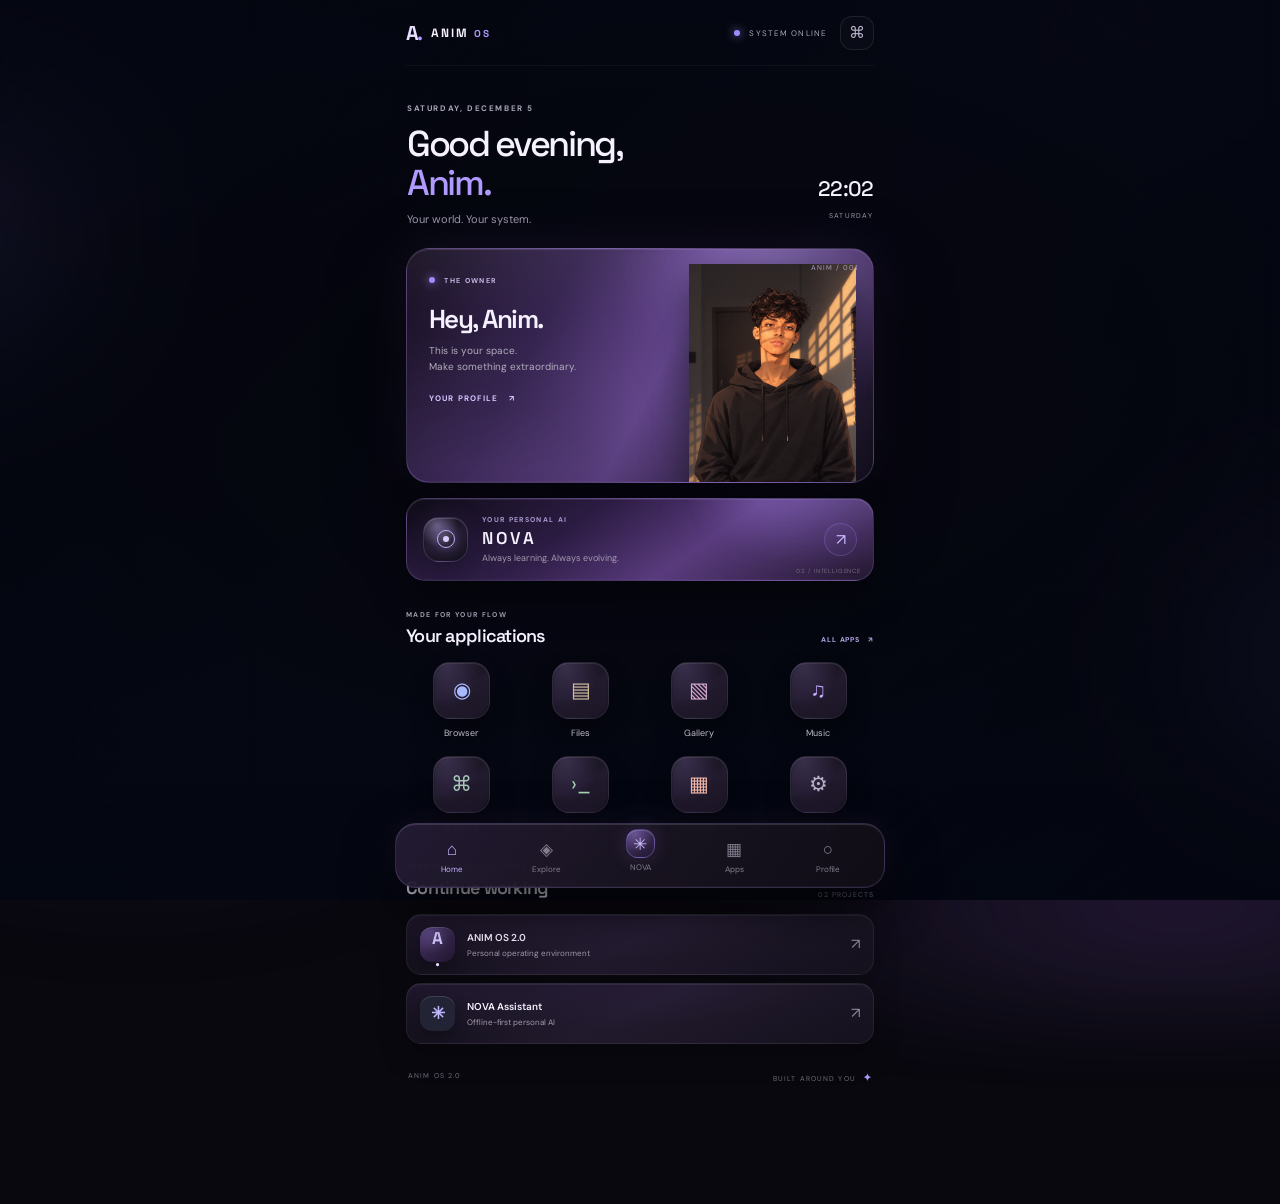
==== commit d3e97eb7: "Replace illustrated SVG cloud shapes with procedural cloud canvas" ====
--- a/index.html
+++ b/index.html
@@ -14,114 +14,9 @@
 </head>
 <body>
   <div class="cloudscape" aria-hidden="true">
-    <svg viewBox="0 0 1000 1800" preserveAspectRatio="xMidYMid slice" role="presentation">
-<defs>
-        <linearGradient id="cloudTop" gradientUnits="userSpaceOnUse" x1="0" y1="0" x2="1000" y2="0"><stop offset="0" stop-color="#15283e" stop-opacity=".98"/><stop offset=".16" stop-color="#3b304d" stop-opacity=".98"/><stop offset=".31" stop-color="#765071" stop-opacity=".98"/><stop offset=".43" stop-color="#ac789e" stop-opacity=".98"/><stop offset=".51" stop-color="#e0b8cd" stop-opacity=".96"/><stop offset=".61" stop-color="#ad7b9f" stop-opacity=".98"/><stop offset=".75" stop-color="#604663" stop-opacity=".98"/><stop offset=".88" stop-color="#2d354d" stop-opacity=".98"/><stop offset="1" stop-color="#102238" stop-opacity=".98"/></linearGradient>
-        <linearGradient id="cloudCool" gradientUnits="userSpaceOnUse" x1="0" y1="0" x2="1000" y2="0"><stop offset="0" stop-color="#0b1d31" stop-opacity=".98"/><stop offset=".18" stop-color="#273047" stop-opacity=".98"/><stop offset=".34" stop-color="#514665" stop-opacity=".96"/><stop offset=".47" stop-color="#a18caf" stop-opacity=".96"/><stop offset=".55" stop-color="#d6c0d9" stop-opacity=".93"/><stop offset=".68" stop-color="#796184" stop-opacity=".98"/><stop offset=".83" stop-color="#36334d" stop-opacity=".98"/><stop offset="1" stop-color="#0a182b" stop-opacity=".98"/></linearGradient>
-        <linearGradient id="cloudDark" gradientUnits="userSpaceOnUse" x1="0" y1="0" x2="1000" y2="0"><stop offset="0" stop-color="#02060d" stop-opacity=".99"/><stop offset=".18" stop-color="#0d1222" stop-opacity=".99"/><stop offset=".36" stop-color="#241d35" stop-opacity=".98"/><stop offset=".5" stop-color="#49334f" stop-opacity=".94"/><stop offset=".64" stop-color="#2e233c" stop-opacity=".98"/><stop offset=".82" stop-color="#101a2b" stop-opacity=".99"/><stop offset="1" stop-color="#02060d" stop-opacity=".99"/></linearGradient>
-        <linearGradient id="cloudRim" gradientUnits="userSpaceOnUse" x1="0" y1="0" x2="1000" y2="0"><stop offset="0" stop-color="#8fa9d0" stop-opacity=".12"/><stop offset=".18" stop-color="#a48cbd" stop-opacity=".28"/><stop offset=".34" stop-color="#d6a7c9" stop-opacity=".46"/><stop offset=".5" stop-color="#f0d6e5" stop-opacity=".65"/><stop offset=".64" stop-color="#c39ac4" stop-opacity=".5"/><stop offset=".82" stop-color="#7f8fb8" stop-opacity=".32"/><stop offset="1" stop-color="#7596c4" stop-opacity=".12"/></linearGradient>
-        <linearGradient id="cloudPlum" gradientUnits="userSpaceOnUse" x1="0" y1="0" x2="1000" y2="0"><stop offset="0" stop-color="#101322" stop-opacity=".98"/><stop offset=".2" stop-color="#34243f" stop-opacity=".98"/><stop offset=".39" stop-color="#634061" stop-opacity=".97"/><stop offset=".52" stop-color="#9a6587" stop-opacity=".95"/><stop offset=".66" stop-color="#754c72" stop-opacity=".98"/><stop offset=".84" stop-color="#342a43" stop-opacity=".98"/><stop offset="1" stop-color="#101a2b" stop-opacity=".98"/></linearGradient>
-        <linearGradient id="cloudRose" gradientUnits="userSpaceOnUse" x1="0" y1="0" x2="1000" y2="0"><stop offset="0" stop-color="#222036" stop-opacity=".96"/><stop offset=".2" stop-color="#59374f" stop-opacity=".98"/><stop offset=".38" stop-color="#9a607f" stop-opacity=".98"/><stop offset=".51" stop-color="#d5a0b8" stop-opacity=".94"/><stop offset=".64" stop-color="#a16c91" stop-opacity=".98"/><stop offset=".82" stop-color="#51405d" stop-opacity=".98"/><stop offset="1" stop-color="#1a2639" stop-opacity=".97"/></linearGradient>
-        <linearGradient id="cloudBlue" gradientUnits="userSpaceOnUse" x1="0" y1="0" x2="1000" y2="0"><stop offset="0" stop-color="#020712" stop-opacity=".99"/><stop offset=".2" stop-color="#111b30" stop-opacity=".99"/><stop offset=".38" stop-color="#302b4a" stop-opacity=".98"/><stop offset=".52" stop-color="#756080" stop-opacity=".94"/><stop offset=".66" stop-color="#493b5b" stop-opacity=".98"/><stop offset=".84" stop-color="#152238" stop-opacity=".99"/><stop offset="1" stop-color="#030a16" stop-opacity=".99"/></linearGradient>
-        <linearGradient id="cloudInk" gradientUnits="userSpaceOnUse" x1="0" y1="0" x2="1000" y2="0"><stop offset="0" stop-color="#010309" stop-opacity="1"/><stop offset=".22" stop-color="#080d19" stop-opacity=".99"/><stop offset=".42" stop-color="#18172a" stop-opacity=".98"/><stop offset=".53" stop-color="#392b44" stop-opacity=".94"/><stop offset=".68" stop-color="#1e1d32" stop-opacity=".99"/><stop offset=".86" stop-color="#080f1e" stop-opacity="1"/><stop offset="1" stop-color="#01040a" stop-opacity="1"/></linearGradient>
-        <linearGradient id="cloudMauve" gradientUnits="userSpaceOnUse" x1="0" y1="0" x2="1000" y2="0"><stop offset="0" stop-color="#1b172b" stop-opacity=".98"/><stop offset=".18" stop-color="#4b2d49" stop-opacity=".98"/><stop offset=".37" stop-color="#835276" stop-opacity=".98"/><stop offset=".52" stop-color="#bd87a9" stop-opacity=".95"/><stop offset=".66" stop-color="#895b7f" stop-opacity=".98"/><stop offset=".84" stop-color="#42344f" stop-opacity=".98"/><stop offset="1" stop-color="#152238" stop-opacity=".98"/></linearGradient>
-        <linearGradient id="cloudRimSoft" gradientUnits="userSpaceOnUse" x1="0" y1="0" x2="1000" y2="0"><stop offset="0" stop-color="#6686b4" stop-opacity=".06"/><stop offset=".2" stop-color="#9c7ab3" stop-opacity=".16"/><stop offset=".5" stop-color="#f1c9dc" stop-opacity=".27"/><stop offset=".7" stop-color="#a77db1" stop-opacity=".18"/><stop offset=".86" stop-color="#6586b3" stop-opacity=".12"/><stop offset="1" stop-color="#6686b4" stop-opacity=".05"/></linearGradient>
-        <radialGradient id="cloudAperture" gradientUnits="userSpaceOnUse" cx="500" cy="775" r="900"><stop offset="0" stop-color="#eac7d8" stop-opacity=".82"/><stop offset=".13" stop-color="#c99bbd" stop-opacity=".72"/><stop offset=".29" stop-color="#916b98" stop-opacity=".58"/><stop offset=".48" stop-color="#4b4565" stop-opacity=".42"/><stop offset=".68" stop-color="#1c2a40" stop-opacity=".48"/><stop offset=".86" stop-color="#091323" stop-opacity=".8"/><stop offset="1" stop-color="#02050b" stop-opacity="1"/></radialGradient>
-        <filter id="cloudShadow" x="-30%" y="-30%" width="160%" height="170%"><feGaussianBlur in="SourceAlpha" stdDeviation="10" result="blur"/><feOffset dy="12" result="offset"/><feColorMatrix in="offset" type="matrix" values="0 0 0 0 0.02 0 0 0 0 0.01 0 0 0 0 0.06 0 0 0 .65 0"/><feMerge><feMergeNode/><feMergeNode in="SourceGraphic"/></feMerge></filter>
-      
-        <linearGradient id="cloudVolume" gradientUnits="objectBoundingBox" x1="0" y1="0" x2="0" y2="1">
-          <stop offset="0" stop-color="#f3d9e7" stop-opacity=".54"/>
-          <stop offset=".14" stop-color="#e7bfd9" stop-opacity=".30"/>
-          <stop offset=".36" stop-color="#b88daf" stop-opacity=".10"/>
-          <stop offset=".60" stop-color="#55445f" stop-opacity=".13"/>
-          <stop offset=".82" stop-color="#18243a" stop-opacity=".36"/>
-          <stop offset="1" stop-color="#020713" stop-opacity=".66"/>
-        </linearGradient>
-        <linearGradient id="cloudUnderside" gradientUnits="objectBoundingBox" x1="0" y1="0" x2="0" y2="1">
-          <stop offset="0" stop-color="#28233b" stop-opacity="0"/>
-          <stop offset=".34" stop-color="#211b34" stop-opacity=".10"/>
-          <stop offset=".72" stop-color="#101a2b" stop-opacity=".44"/>
-          <stop offset="1" stop-color="#020611" stop-opacity=".78"/>
-        </linearGradient>
-        <filter id="cloudEdgeFar" x="-8%" y="-18%" width="116%" height="140%" color-interpolation-filters="sRGB"><feTurbulence type="fractalNoise" baseFrequency=".014 .052" numOctaves="3" seed="17" result="edgeNoise"/><feDisplacementMap in="SourceGraphic" in2="edgeNoise" scale="4.5" xChannelSelector="R" yChannelSelector="G"/></filter>
-        <filter id="cloudEdgeMid" x="-9%" y="-20%" width="118%" height="144%" color-interpolation-filters="sRGB">
-          <feTurbulence type="fractalNoise" baseFrequency=".018 .060" numOctaves="3" seed="29" result="edgeNoise"/>
-          <feDisplacementMap in="SourceGraphic" in2="edgeNoise" scale="7" xChannelSelector="R" yChannelSelector="G"/>
-        </filter>
-        <filter id="cloudEdgeNear" x="-10%" y="-22%" width="120%" height="148%" color-interpolation-filters="sRGB">
-          <feTurbulence type="fractalNoise" baseFrequency=".021 .068" numOctaves="3" seed="43" result="edgeNoise"/>
-          <feDisplacementMap in="SourceGraphic" in2="edgeNoise" scale="9.5" xChannelSelector="R" yChannelSelector="G"/>
-        </filter>
-      </defs>
-<rect x="0" y="0" width="1000" height="1800" fill="url(#cloudAperture)"/>
-<g class="cloud-field">
-<g class="cloud-layer cloud-layer-01 cloud-far" style="opacity:0.31;--cloud-speed:47s;--cloud-phase:-10s;--cloud-drift-x:-2.1px;--cloud-drift-y:1.4px;--cloud-scale:1.011;--cloud-tilt:-0.090deg"><path class="cloud-body" d="M 122.00 75.00 C 135.19 70.47 140.32 57.74 173.31 66.80 C 177.53 66.80 182.32 34.46 189.46 34.46 C 196.61 34.46 201.57 71.15 205.80 71.15 C 210.46 71.15 213.96 33.01 221.86 33.01 C 229.75 33.01 237.02 68.12 241.69 68.12 C 245.71 68.12 250.09 29.87 256.89 29.87 C 263.70 29.87 268.61 67.57 272.64 67.57 C 277.91 67.57 283.25 34.17 292.17 34.17 C 301.09 34.17 307.91 72.82 313.18 72.82 C 318.26 72.82 325.37 27.90 333.97 27.90 C 342.57 27.90 347.18 72.10 352.26 72.10 C 357.06 72.10 365.21 50.90 373.33 50.90 C 381.45 50.90 384.36 72.52 389.16 72.52 C 394.33 72.52 397.91 26.05 406.66 26.05 C 415.41 26.05 423.77 71.38 428.94 71.38 C 433.52 71.38 440.24 38.59 448.00 38.59 C 455.75 38.59 459.59 64.73 464.17 64.73 C 468.46 64.73 475.19 28.55 482.43 28.55 C 489.68 28.55 492.83 69.78 497.12 69.78 C 500.08 69.78 503.12 46.87 508.14 46.87 C 513.15 46.87 516.94 71.32 519.91 71.32 C 525.04 71.32 533.53 53.18 542.22 53.18 C 550.90 53.18 554.26 70.89 559.39 70.89 C 562.10 70.89 565.81 33.39 570.40 33.39 C 574.98 33.39 577.53 71.45 580.24 71.45 C 585.06 71.45 589.41 51.78 597.57 51.78 C 605.73 51.78 612.50 68.20 617.32 68.20 C 620.18 68.20 624.86 36.39 629.71 36.39 C 634.56 36.39 636.50 67.60 639.37 67.60 C 641.92 67.60 645.80 22.43 650.12 22.43 C 654.44 22.43 656.44 65.52 658.99 65.52 C 664.15 65.52 671.52 38.41 680.26 38.41 C 688.99 38.41 693.53 70.22 698.70 70.22 C 701.64 70.22 706.47 26.38 711.45 26.38 C 716.43 26.38 718.39 72.36 721.34 72.36 C 725.85 72.36 730.78 41.97 738.42 41.97 C 746.06 41.97 751.56 68.59 756.08 68.59 C 758.74 68.59 761.62 31.01 766.14 31.01 C 770.66 31.01 773.94 71.43 776.60 71.43 C 780.13 71.43 784.36 41.62 790.32 41.62 C 796.28 41.62 800.17 72.01 803.69 72.01 C 829.35 79.37 836.67 73.87 855.00 75.00 C 835.94 75.85 825.68 84.11 781.70 84.11 C 739.19 84.11 725.99 75.73 708.40 75.73 C 689.34 75.85 679.08 83.67 635.10 83.67 C 592.59 83.67 579.39 77.64 561.80 77.64 C 542.74 75.85 532.48 80.32 488.50 80.32 C 445.99 80.32 432.79 76.76 415.20 76.76 C 396.14 75.85 385.88 78.23 341.90 78.23 C 299.39 78.23 286.19 77.40 268.60 77.40 C 249.54 75.85 239.28 83.91 195.30 83.91 C 152.79 83.91 139.59 75.82 122.00 75.82 C 140.32 76.98 130.80 75.57 122.00 75.00 Z" fill="url(#cloudDark)" filter="url(#cloudEdgeFar)"/><path class="cloud-volume" d="M 122.00 75.00 C 135.19 70.47 140.32 57.74 173.31 66.80 C 177.53 66.80 182.32 34.46 189.46 34.46 C 196.61 34.46 201.57 71.15 205.80 71.15 C 210.46 71.15 213.96 33.01 221.86 33.01 C 229.75 33.01 237.02 68.12 241.69 68.12 C 245.71 68.12 250.09 29.87 256.89 29.87 C 263.70 29.87 268.61 67.57 272.64 67.57 C 277.91 67.57 283.25 34.17 292.17 34.17 C 301.09 34.17 307.91 72.82 313.18 72.82 C 318.26 72.82 325.37 27.90 333.97 27.90 C 342.57 27.90 347.18 72.10 352.26 72.10 C 357.06 72.10 365.21 50.90 373.33 50.90 C 381.45 50.90 384.36 72.52 389.16 72.52 C 394.33 72.52 397.91 26.05 406.66 26.05 C 415.41 26.05 423.77 71.38 428.94 71.38 C 433.52 71.38 440.24 38.59 448.00 38.59 C 455.75 38.59 459.59 64.73 464.17 64.73 C 468.46 64.73 475.19 28.55 482.43 28.55 C 489.68 28.55 492.83 69.78 497.12 69.78 C 500.08 69.78 503.12 46.87 508.14 46.87 C 513.15 46.87 516.94 71.32 519.91 71.32 C 525.04 71.32 533.53 53.18 542.22 53.18 C 550.90 53.18 554.26 70.89 559.39 70.89 C 562.10 70.89 565.81 33.39 570.40 33.39 C 574.98 33.39 577.53 71.45 580.24 71.45 C 585.06 71.45 589.41 51.78 597.57 51.78 C 605.73 51.78 612.50 68.20 617.32 68.20 C 620.18 68.20 624.86 36.39 629.71 36.39 C 634.56 36.39 636.50 67.60 639.37 67.60 C 641.92 67.60 645.80 22.43 650.12 22.43 C 654.44 22.43 656.44 65.52 658.99 65.52 C 664.15 65.52 671.52 38.41 680.26 38.41 C 688.99 38.41 693.53 70.22 698.70 70.22 C 701.64 70.22 706.47 26.38 711.45 26.38 C 716.43 26.38 718.39 72.36 721.34 72.36 C 725.85 72.36 730.78 41.97 738.42 41.97 C 746.06 41.97 751.56 68.59 756.08 68.59 C 758.74 68.59 761.62 31.01 766.14 31.01 C 770.66 31.01 773.94 71.43 776.60 71.43 C 780.13 71.43 784.36 41.62 790.32 41.62 C 796.28 41.62 800.17 72.01 803.69 72.01 C 829.35 79.37 836.67 73.87 855.00 75.00 C 835.94 75.85 825.68 84.11 781.70 84.11 C 739.19 84.11 725.99 75.73 708.40 75.73 C 689.34 75.85 679.08 83.67 635.10 83.67 C 592.59 83.67 579.39 77.64 561.80 77.64 C 542.74 75.85 532.48 80.32 488.50 80.32 C 445.99 80.32 432.79 76.76 415.20 76.76 C 396.14 75.85 385.88 78.23 341.90 78.23 C 299.39 78.23 286.19 77.40 268.60 77.40 C 249.54 75.85 239.28 83.91 195.30 83.91 C 152.79 83.91 139.59 75.82 122.00 75.82 C 140.32 76.98 130.80 75.57 122.00 75.00 Z" fill="url(#cloudVolume)" opacity="0.52"/><path class="cloud-underside" d="M 122.00 75.00 C 135.19 70.47 140.32 57.74 173.31 66.80 C 177.53 66.80 182.32 34.46 189.46 34.46 C 196.61 34.46 201.57 71.15 205.80 71.15 C 210.46 71.15 213.96 33.01 221.86 33.01 C 229.75 33.01 237.02 68.12 241.69 68.12 C 245.71 68.12 250.09 29.87 256.89 29.87 C 263.70 29.87 268.61 67.57 272.64 67.57 C 277.91 67.57 283.25 34.17 292.17 34.17 C 301.09 34.17 307.91 72.82 313.18 72.82 C 318.26 72.82 325.37 27.90 333.97 27.90 C 342.57 27.90 347.18 72.10 352.26 72.10 C 357.06 72.10 365.21 50.90 373.33 50.90 C 381.45 50.90 384.36 72.52 389.16 72.52 C 394.33 72.52 397.91 26.05 406.66 26.05 C 415.41 26.05 423.77 71.38 428.94 71.38 C 433.52 71.38 440.24 38.59 448.00 38.59 C 455.75 38.59 459.59 64.73 464.17 64.73 C 468.46 64.73 475.19 28.55 482.43 28.55 C 489.68 28.55 492.83 69.78 497.12 69.78 C 500.08 69.78 503.12 46.87 508.14 46.87 C 513.15 46.87 516.94 71.32 519.91 71.32 C 525.04 71.32 533.53 53.18 542.22 53.18 C 550.90 53.18 554.26 70.89 559.39 70.89 C 562.10 70.89 565.81 33.39 570.40 33.39 C 574.98 33.39 577.53 71.45 580.24 71.45 C 585.06 71.45 589.41 51.78 597.57 51.78 C 605.73 51.78 612.50 68.20 617.32 68.20 C 620.18 68.20 624.86 36.39 629.71 36.39 C 634.56 36.39 636.50 67.60 639.37 67.60 C 641.92 67.60 645.80 22.43 650.12 22.43 C 654.44 22.43 656.44 65.52 658.99 65.52 C 664.15 65.52 671.52 38.41 680.26 38.41 C 688.99 38.41 693.53 70.22 698.70 70.22 C 701.64 70.22 706.47 26.38 711.45 26.38 C 716.43 26.38 718.39 72.36 721.34 72.36 C 725.85 72.36 730.78 41.97 738.42 41.97 C 746.06 41.97 751.56 68.59 756.08 68.59 C 758.74 68.59 761.62 31.01 766.14 31.01 C 770.66 31.01 773.94 71.43 776.60 71.43 C 780.13 71.43 784.36 41.62 790.32 41.62 C 796.28 41.62 800.17 72.01 803.69 72.01 C 829.35 79.37 836.67 73.87 855.00 75.00 C 835.94 75.85 825.68 84.11 781.70 84.11 C 739.19 84.11 725.99 75.73 708.40 75.73 C 689.34 75.85 679.08 83.67 635.10 83.67 C 592.59 83.67 579.39 77.64 561.80 77.64 C 542.74 75.85 532.48 80.32 488.50 80.32 C 445.99 80.32 432.79 76.76 415.20 76.76 C 396.14 75.85 385.88 78.23 341.90 78.23 C 299.39 78.23 286.19 77.40 268.60 77.40 C 249.54 75.85 239.28 83.91 195.30 83.91 C 152.79 83.91 139.59 75.82 122.00 75.82 C 140.32 76.98 130.80 75.57 122.00 75.00 Z" fill="url(#cloudUnderside)" opacity="0.35"/><path class="cloud-rim-soft" d="M 178.51 65.67 C 182.41 39.40 185.24 40.54 189.46 40.54 C 194.66 40.54 197.03 70.58 200.28 70.58 M 246.64 66.99 C 250.36 34.00 252.87 35.13 256.89 35.13 C 261.85 35.13 264.28 67.00 267.38 67.00 M 279.13 66.43 C 283.99 39.54 286.90 40.67 292.17 40.67 C 298.66 40.67 302.24 72.25 306.29 72.25 M 358.16 70.96 C 362.59 55.32 368.53 56.46 373.33 56.46 C 379.23 56.46 379.19 71.95 382.88 71.95 M 395.52 71.38 C 400.30 31.31 401.49 32.45 406.66 32.45 C 413.03 32.45 418.20 70.81 422.18 70.81 M 469.44 63.60 C 473.40 33.42 478.15 34.56 482.43 34.56 C 487.71 34.56 488.22 69.22 491.52 69.22 M 500.76 68.65 C 503.50 50.05 505.18 51.18 508.14 51.18 C 511.79 51.18 513.75 70.75 516.03 70.75 M 562.73 69.76 C 565.23 37.72 567.69 38.85 570.40 38.85 C 573.73 38.85 574.61 70.88 576.70 70.88 M 586.17 70.31 C 590.62 55.08 592.75 56.22 597.57 56.22 C 603.50 56.22 607.31 67.64 611.01 67.64 M 642.51 66.47 C 644.86 25.30 647.57 26.43 650.12 26.43 C 653.26 26.43 653.69 64.95 655.66 64.95 M 665.34 64.38 C 670.11 42.85 675.09 43.98 680.26 43.98 C 686.61 43.98 687.98 69.65 691.95 69.65 M 726.89 71.22 C 731.06 47.22 733.90 48.36 738.42 48.36 C 743.98 48.36 746.70 68.03 750.17 68.03 M 759.36 67.46 C 761.82 33.42 763.47 34.55 766.14 34.55 C 769.43 34.55 771.06 70.87 773.11 70.87" fill="none" stroke="url(#cloudRimSoft)" stroke-width="2.89" stroke-linecap="round" stroke-linejoin="round" opacity="0.15"/><path class="cloud-rim-fine" d="M 178.51 65.67 C 182.41 39.40 185.24 40.54 189.46 40.54 C 194.66 40.54 197.03 70.58 200.28 70.58 M 246.64 66.99 C 250.36 34.00 252.87 35.13 256.89 35.13 C 261.85 35.13 264.28 67.00 267.38 67.00 M 279.13 66.43 C 283.99 39.54 286.90 40.67 292.17 40.67 C 298.66 40.67 302.24 72.25 306.29 72.25 M 358.16 70.96 C 362.59 55.32 368.53 56.46 373.33 56.46 C 379.23 56.46 379.19 71.95 382.88 71.95 M 395.52 71.38 C 400.30 31.31 401.49 32.45 406.66 32.45 C 413.03 32.45 418.20 70.81 422.18 70.81 M 469.44 63.60 C 473.40 33.42 478.15 34.56 482.43 34.56 C 487.71 34.56 488.22 69.22 491.52 69.22 M 500.76 68.65 C 503.50 50.05 505.18 51.18 508.14 51.18 C 511.79 51.18 513.75 70.75 516.03 70.75 M 562.73 69.76 C 565.23 37.72 567.69 38.85 570.40 38.85 C 573.73 38.85 574.61 70.88 576.70 70.88 M 586.17 70.31 C 590.62 55.08 592.75 56.22 597.57 56.22 C 603.50 56.22 607.31 67.64 611.01 67.64 M 642.51 66.47 C 644.86 25.30 647.57 26.43 650.12 26.43 C 653.26 26.43 653.69 64.95 655.66 64.95 M 665.34 64.38 C 670.11 42.85 675.09 43.98 680.26 43.98 C 686.61 43.98 687.98 69.65 691.95 69.65 M 726.89 71.22 C 731.06 47.22 733.90 48.36 738.42 48.36 C 743.98 48.36 746.70 68.03 750.17 68.03 M 759.36 67.46 C 761.82 33.42 763.47 34.55 766.14 34.55 C 769.43 34.55 771.06 70.87 773.11 70.87" fill="none" stroke="url(#cloudRim)" stroke-width="0.65" stroke-linecap="round" stroke-linejoin="round" opacity="0.10"/></g>
-<g class="cloud-layer cloud-layer-02 cloud-far" style="opacity:0.44;--cloud-speed:42s;--cloud-phase:-19s;--cloud-drift-x:-0.5px;--cloud-drift-y:-3.0px;--cloud-scale:1.017;--cloud-tilt:-0.020deg"><path class="cloud-body" d="M 256.00 151.00 C 271.08 142.26 276.95 121.33 314.66 138.81 C 324.49 138.81 331.86 108.62 348.50 108.62 C 365.13 108.62 380.46 137.73 390.29 137.73 C 399.77 137.73 410.07 56.57 426.10 56.57 C 442.14 56.57 453.71 136.66 463.19 136.66 C 472.13 136.66 481.20 80.76 496.34 80.76 C 511.48 80.76 523.06 146.79 532.00 146.79 C 541.65 146.79 555.15 61.40 571.48 61.40 C 587.80 61.40 596.57 145.40 606.22 145.40 C 614.76 145.40 629.29 96.74 643.75 96.74 C 658.20 96.74 663.39 146.21 671.94 146.21 C 679.93 146.21 685.46 108.91 698.98 108.91 C 712.49 108.91 725.40 144.02 733.39 144.02 C 738.91 144.02 747.02 70.74 756.38 70.74 C 765.73 70.74 770.37 131.19 775.90 131.19 C 785.47 131.19 800.53 106.21 816.73 106.21 C 832.94 106.21 839.98 140.94 849.56 140.94 C 854.61 140.94 859.81 76.52 868.37 76.52 C 876.92 76.52 883.39 143.90 888.44 143.90 C 897.43 143.90 912.30 49.59 927.52 49.59 C 942.73 49.59 948.61 143.08 957.60 143.08 C 962.95 143.08 970.27 80.41 979.32 80.41 C 988.36 80.41 993.39 144.15 998.73 144.15 C 1003.49 144.15 1007.79 63.43 1015.84 63.43 C 1023.90 63.43 1030.58 137.89 1035.34 137.89 C 1064.67 152.09 1073.05 148.82 1094.00 151.00 C 1072.21 152.64 1060.48 168.01 1010.20 168.01 C 961.60 168.01 946.51 153.90 926.40 153.90 C 904.61 152.64 892.88 166.85 842.60 166.85 C 794.00 166.85 778.91 152.65 758.80 152.65 C 737.01 152.64 725.28 160.71 675.00 160.71 C 626.40 160.71 611.31 152.99 591.20 152.99 C 569.41 152.64 557.68 168.61 507.40 168.61 C 458.80 168.61 443.71 154.44 423.60 154.44 C 401.81 152.64 390.08 161.04 339.80 161.04 C 291.20 161.04 276.11 152.92 256.00 152.92 C 276.95 154.82 266.06 152.09 256.00 151.00 Z" fill="url(#cloudBlue)"/><path class="cloud-volume" d="M 256.00 151.00 C 271.08 142.26 276.95 121.33 314.66 138.81 C 324.49 138.81 331.86 108.62 348.50 108.62 C 365.13 108.62 380.46 137.73 390.29 137.73 C 399.77 137.73 410.07 56.57 426.10 56.57 C 442.14 56.57 453.71 136.66 463.19 136.66 C 472.13 136.66 481.20 80.76 496.34 80.76 C 511.48 80.76 523.06 146.79 532.00 146.79 C 541.65 146.79 555.15 61.40 571.48 61.40 C 587.80 61.40 596.57 145.40 606.22 145.40 C 614.76 145.40 629.29 96.74 643.75 96.74 C 658.20 96.74 663.39 146.21 671.94 146.21 C 679.93 146.21 685.46 108.91 698.98 108.91 C 712.49 108.91 725.40 144.02 733.39 144.02 C 738.91 144.02 747.02 70.74 756.38 70.74 C 765.73 70.74 770.37 131.19 775.90 131.19 C 785.47 131.19 800.53 106.21 816.73 106.21 C 832.94 106.21 839.98 140.94 849.56 140.94 C 854.61 140.94 859.81 76.52 868.37 76.52 C 876.92 76.52 883.39 143.90 888.44 143.90 C 897.43 143.90 912.30 49.59 927.52 49.59 C 942.73 49.59 948.61 143.08 957.60 143.08 C 962.95 143.08 970.27 80.41 979.32 80.41 C 988.36 80.41 993.39 144.15 998.73 144.15 C 1003.49 144.15 1007.79 63.43 1015.84 63.43 C 1023.90 63.43 1030.58 137.89 1035.34 137.89 C 1064.67 152.09 1073.05 148.82 1094.00 151.00 C 1072.21 152.64 1060.48 168.01 1010.20 168.01 C 961.60 168.01 946.51 153.90 926.40 153.90 C 904.61 152.64 892.88 166.85 842.60 166.85 C 794.00 166.85 778.91 152.65 758.80 152.65 C 737.01 152.64 725.28 160.71 675.00 160.71 C 626.40 160.71 611.31 152.99 591.20 152.99 C 569.41 152.64 557.68 168.61 507.40 168.61 C 458.80 168.61 443.71 154.44 423.60 154.44 C 401.81 152.64 390.08 161.04 339.80 161.04 C 291.20 161.04 276.11 152.92 256.00 152.92 C 276.95 154.82 266.06 152.09 256.00 151.00 Z" fill="url(#cloudVolume)" opacity="0.52"/><path class="cloud-underside" d="M 256.00 151.00 C 271.08 142.26 276.95 121.33 314.66 138.81 C 324.49 138.81 331.86 108.62 348.50 108.62 C 365.13 108.62 380.46 137.73 390.29 137.73 C 399.77 137.73 410.07 56.57 426.10 56.57 C 442.14 56.57 453.71 136.66 463.19 136.66 C 472.13 136.66 481.20 80.76 496.34 80.76 C 511.48 80.76 523.06 146.79 532.00 146.79 C 541.65 146.79 555.15 61.40 571.48 61.40 C 587.80 61.40 596.57 145.40 606.22 145.40 C 614.76 145.40 629.29 96.74 643.75 96.74 C 658.20 96.74 663.39 146.21 671.94 146.21 C 679.93 146.21 685.46 108.91 698.98 108.91 C 712.49 108.91 725.40 144.02 733.39 144.02 C 738.91 144.02 747.02 70.74 756.38 70.74 C 765.73 70.74 770.37 131.19 775.90 131.19 C 785.47 131.19 800.53 106.21 816.73 106.21 C 832.94 106.21 839.98 140.94 849.56 140.94 C 854.61 140.94 859.81 76.52 868.37 76.52 C 876.92 76.52 883.39 143.90 888.44 143.90 C 897.43 143.90 912.30 49.59 927.52 49.59 C 942.73 49.59 948.61 143.08 957.60 143.08 C 962.95 143.08 970.27 80.41 979.32 80.41 C 988.36 80.41 993.39 144.15 998.73 144.15 C 1003.49 144.15 1007.79 63.43 1015.84 63.43 C 1023.90 63.43 1030.58 137.89 1035.34 137.89 C 1064.67 152.09 1073.05 148.82 1094.00 151.00 C 1072.21 152.64 1060.48 168.01 1010.20 168.01 C 961.60 168.01 946.51 153.90 926.40 153.90 C 904.61 152.64 892.88 166.85 842.60 166.85 C 794.00 166.85 778.91 152.65 758.80 152.65 C 737.01 152.64 725.28 160.71 675.00 160.71 C 626.40 160.71 611.31 152.99 591.20 152.99 C 569.41 152.64 557.68 168.61 507.40 168.61 C 458.80 168.61 443.71 154.44 423.60 154.44 C 401.81 152.64 390.08 161.04 339.80 161.04 C 291.20 161.04 276.11 152.92 256.00 152.92 C 276.95 154.82 266.06 152.09 256.00 151.00 Z" fill="url(#cloudUnderside)" opacity="0.35"/><path class="cloud-rim-soft" d="M 326.76 136.62 C 335.84 116.60 338.66 118.78 348.50 118.78 C 360.60 118.78 369.87 136.64 377.43 136.64 M 474.20 134.47 C 482.45 91.11 487.39 93.30 496.34 93.30 C 507.35 93.30 513.42 145.70 520.31 145.70 M 543.88 144.60 C 552.78 69.93 561.83 72.12 571.48 72.12 C 583.35 72.12 586.18 144.31 593.60 144.31 M 681.77 144.02 C 689.14 119.07 690.99 121.25 698.98 121.25 C 708.81 121.25 716.79 142.93 722.94 142.93 M 740.19 141.83 C 745.29 80.14 750.85 82.32 756.38 82.32 C 763.18 82.32 764.42 130.10 768.67 130.10 M 855.78 138.75 C 860.45 82.65 863.31 84.84 868.37 84.84 C 874.59 84.84 877.94 142.81 881.83 142.81 M 899.51 141.71 C 907.81 57.94 918.53 60.12 927.52 60.12 C 938.58 60.12 938.93 141.98 945.85 141.98 M 1004.59 141.96 C 1008.98 69.80 1011.08 71.99 1015.84 71.99 C 1021.70 71.99 1025.46 136.80 1029.12 136.80" fill="none" stroke="url(#cloudRimSoft)" stroke-width="2.89" stroke-linecap="round" stroke-linejoin="round" opacity="0.22"/><path class="cloud-rim-fine" d="M 326.76 136.62 C 335.84 116.60 338.66 118.78 348.50 118.78 C 360.60 118.78 369.87 136.64 377.43 136.64 M 474.20 134.47 C 482.45 91.11 487.39 93.30 496.34 93.30 C 507.35 93.30 513.42 145.70 520.31 145.70 M 543.88 144.60 C 552.78 69.93 561.83 72.12 571.48 72.12 C 583.35 72.12 586.18 144.31 593.60 144.31 M 681.77 144.02 C 689.14 119.07 690.99 121.25 698.98 121.25 C 708.81 121.25 716.79 142.93 722.94 142.93 M 740.19 141.83 C 745.29 80.14 750.85 82.32 756.38 82.32 C 763.18 82.32 764.42 130.10 768.67 130.10 M 855.78 138.75 C 860.45 82.65 863.31 84.84 868.37 84.84 C 874.59 84.84 877.94 142.81 881.83 142.81 M 899.51 141.71 C 907.81 57.94 918.53 60.12 927.52 60.12 C 938.58 60.12 938.93 141.98 945.85 141.98 M 1004.59 141.96 C 1008.98 69.80 1011.08 71.99 1015.84 71.99 C 1021.70 71.99 1025.46 136.80 1029.12 136.80" fill="none" stroke="url(#cloudRim)" stroke-width="0.65" stroke-linecap="round" stroke-linejoin="round" opacity="0.15"/></g>
-<g class="cloud-layer cloud-layer-03 cloud-far" style="opacity:0.38;--cloud-speed:54s;--cloud-phase:-19s;--cloud-drift-x:7.1px;--cloud-drift-y:-2.7px;--cloud-scale:1.008;--cloud-tilt:0.069deg"><path class="cloud-body" d="M 193.00 171.00 C 209.02 163.81 215.25 143.96 255.30 158.34 C 264.06 158.34 273.57 141.15 288.39 141.15 C 303.21 141.15 313.90 159.20 322.66 159.20 C 330.41 159.20 338.27 104.97 351.39 104.97 C 364.52 104.97 374.55 167.54 382.31 167.54 C 389.56 167.54 399.70 134.15 411.97 134.15 C 424.24 134.15 430.83 166.39 438.08 166.39 C 443.10 166.39 451.63 109.73 460.12 109.73 C 468.60 109.73 471.65 167.06 476.67 167.06 C 485.36 167.06 491.38 87.57 506.09 87.57 C 520.79 87.57 534.83 165.26 543.53 165.26 C 548.11 165.26 554.85 112.93 562.61 112.93 C 570.38 112.93 574.23 154.70 578.82 154.70 C 586.98 154.70 599.81 93.83 613.62 93.83 C 627.43 93.83 633.43 162.72 641.59 162.72 C 646.44 162.72 651.43 118.58 659.65 118.58 C 667.86 118.58 674.07 165.16 678.92 165.16 C 683.24 165.16 690.38 101.18 697.69 101.18 C 705.00 101.18 707.83 164.48 712.15 164.48 C 720.89 164.48 732.85 115.19 747.63 115.19 C 762.42 115.19 770.63 165.36 779.37 165.36 C 784.35 165.36 788.85 119.82 797.29 119.82 C 805.72 119.82 812.72 160.21 817.70 160.21 C 825.35 160.21 837.81 131.56 850.75 131.56 C 863.69 131.56 868.87 159.26 876.52 159.26 C 881.04 159.26 887.92 94.93 895.56 94.93 C 903.21 94.93 906.76 155.95 911.27 155.95 C 917.24 155.95 925.75 116.97 935.83 116.97 C 945.92 116.97 951.17 163.41 957.13 163.41 C 965.40 163.41 978.96 131.36 992.94 131.36 C 1006.93 131.36 1012.44 166.80 1020.70 166.80 C 1051.85 178.49 1060.75 169.20 1083.00 171.00 C 1063.72 172.35 1053.33 178.79 1008.83 178.79 C 965.82 178.79 952.47 172.45 934.67 172.45 C 915.38 172.35 905.00 174.81 860.50 174.81 C 817.48 174.81 804.13 173.33 786.33 173.33 C 767.05 172.35 756.67 175.82 712.17 175.82 C 669.15 175.82 655.80 175.42 638.00 175.42 C 618.72 172.35 608.33 175.08 563.83 175.08 C 520.82 175.08 507.47 173.85 489.67 173.85 C 470.38 172.35 460.00 183.53 415.50 183.53 C 372.48 183.53 359.13 172.26 341.33 172.26 C 322.05 172.35 311.67 176.02 267.17 176.02 C 224.15 176.02 210.80 174.15 193.00 174.15 C 215.25 174.15 203.68 171.90 193.00 171.00 Z" fill="url(#cloudInk)"/><path class="cloud-volume" d="M 193.00 171.00 C 209.02 163.81 215.25 143.96 255.30 158.34 C 264.06 158.34 273.57 141.15 288.39 141.15 C 303.21 141.15 313.90 159.20 322.66 159.20 C 330.41 159.20 338.27 104.97 351.39 104.97 C 364.52 104.97 374.55 167.54 382.31 167.54 C 389.56 167.54 399.70 134.15 411.97 134.15 C 424.24 134.15 430.83 166.39 438.08 166.39 C 443.10 166.39 451.63 109.73 460.12 109.73 C 468.60 109.73 471.65 167.06 476.67 167.06 C 485.36 167.06 491.38 87.57 506.09 87.57 C 520.79 87.57 534.83 165.26 543.53 165.26 C 548.11 165.26 554.85 112.93 562.61 112.93 C 570.38 112.93 574.23 154.70 578.82 154.70 C 586.98 154.70 599.81 93.83 613.62 93.83 C 627.43 93.83 633.43 162.72 641.59 162.72 C 646.44 162.72 651.43 118.58 659.65 118.58 C 667.86 118.58 674.07 165.16 678.92 165.16 C 683.24 165.16 690.38 101.18 697.69 101.18 C 705.00 101.18 707.83 164.48 712.15 164.48 C 720.89 164.48 732.85 115.19 747.63 115.19 C 762.42 115.19 770.63 165.36 779.37 165.36 C 784.35 165.36 788.85 119.82 797.29 119.82 C 805.72 119.82 812.72 160.21 817.70 160.21 C 825.35 160.21 837.81 131.56 850.75 131.56 C 863.69 131.56 868.87 159.26 876.52 159.26 C 881.04 159.26 887.92 94.93 895.56 94.93 C 903.21 94.93 906.76 155.95 911.27 155.95 C 917.24 155.95 925.75 116.97 935.83 116.97 C 945.92 116.97 951.17 163.41 957.13 163.41 C 965.40 163.41 978.96 131.36 992.94 131.36 C 1006.93 131.36 1012.44 166.80 1020.70 166.80 C 1051.85 178.49 1060.75 169.20 1083.00 171.00 C 1063.72 172.35 1053.33 178.79 1008.83 178.79 C 965.82 178.79 952.47 172.45 934.67 172.45 C 915.38 172.35 905.00 174.81 860.50 174.81 C 817.48 174.81 804.13 173.33 786.33 173.33 C 767.05 172.35 756.67 175.82 712.17 175.82 C 669.15 175.82 655.80 175.42 638.00 175.42 C 618.72 172.35 608.33 175.08 563.83 175.08 C 520.82 175.08 507.47 173.85 489.67 173.85 C 470.38 172.35 460.00 183.53 415.50 183.53 C 372.48 183.53 359.13 172.26 341.33 172.26 C 322.05 172.35 311.67 176.02 267.17 176.02 C 224.15 176.02 210.80 174.15 193.00 174.15 C 215.25 174.15 203.68 171.90 193.00 171.00 Z" fill="url(#cloudVolume)" opacity="0.52"/><path class="cloud-underside" d="M 193.00 171.00 C 209.02 163.81 215.25 143.96 255.30 158.34 C 264.06 158.34 273.57 141.15 288.39 141.15 C 303.21 141.15 313.90 159.20 322.66 159.20 C 330.41 159.20 338.27 104.97 351.39 104.97 C 364.52 104.97 374.55 167.54 382.31 167.54 C 389.56 167.54 399.70 134.15 411.97 134.15 C 424.24 134.15 430.83 166.39 438.08 166.39 C 443.10 166.39 451.63 109.73 460.12 109.73 C 468.60 109.73 471.65 167.06 476.67 167.06 C 485.36 167.06 491.38 87.57 506.09 87.57 C 520.79 87.57 534.83 165.26 543.53 165.26 C 548.11 165.26 554.85 112.93 562.61 112.93 C 570.38 112.93 574.23 154.70 578.82 154.70 C 586.98 154.70 599.81 93.83 613.62 93.83 C 627.43 93.83 633.43 162.72 641.59 162.72 C 646.44 162.72 651.43 118.58 659.65 118.58 C 667.86 118.58 674.07 165.16 678.92 165.16 C 683.24 165.16 690.38 101.18 697.69 101.18 C 705.00 101.18 707.83 164.48 712.15 164.48 C 720.89 164.48 732.85 115.19 747.63 115.19 C 762.42 115.19 770.63 165.36 779.37 165.36 C 784.35 165.36 788.85 119.82 797.29 119.82 C 805.72 119.82 812.72 160.21 817.70 160.21 C 825.35 160.21 837.81 131.56 850.75 131.56 C 863.69 131.56 868.87 159.26 876.52 159.26 C 881.04 159.26 887.92 94.93 895.56 94.93 C 903.21 94.93 906.76 155.95 911.27 155.95 C 917.24 155.95 925.75 116.97 935.83 116.97 C 945.92 116.97 951.17 163.41 957.13 163.41 C 965.40 163.41 978.96 131.36 992.94 131.36 C 1006.93 131.36 1012.44 166.80 1020.70 166.80 C 1051.85 178.49 1060.75 169.20 1083.00 171.00 C 1063.72 172.35 1053.33 178.79 1008.83 178.79 C 965.82 178.79 952.47 172.45 934.67 172.45 C 915.38 172.35 905.00 174.81 860.50 174.81 C 817.48 174.81 804.13 173.33 786.33 173.33 C 767.05 172.35 756.67 175.82 712.17 175.82 C 669.15 175.82 655.80 175.42 638.00 175.42 C 618.72 172.35 608.33 175.08 563.83 175.08 C 520.82 175.08 507.47 173.85 489.67 173.85 C 470.38 172.35 460.00 183.53 415.50 183.53 C 372.48 183.53 359.13 172.26 341.33 172.26 C 322.05 172.35 311.67 176.02 267.17 176.02 C 224.15 176.02 210.80 174.15 193.00 174.15 C 215.25 174.15 203.68 171.90 193.00 171.00 Z" fill="url(#cloudUnderside)" opacity="0.35"/><path class="cloud-rim-soft" d="M 266.08 156.54 C 274.16 149.67 279.64 151.47 288.39 151.47 C 299.17 151.47 304.47 158.30 311.21 158.30 M 391.23 165.74 C 397.93 141.17 404.72 142.97 411.97 142.97 C 420.90 142.97 423.02 165.49 428.60 165.49 M 444.26 164.59 C 448.89 118.09 455.10 119.88 460.12 119.88 C 466.29 119.88 466.25 166.16 470.11 166.16 M 549.17 163.46 C 553.41 120.66 558.02 122.46 562.61 122.46 C 568.26 122.46 569.29 153.80 572.82 153.80 M 588.86 152.90 C 596.39 98.87 605.45 100.67 613.62 100.67 C 623.66 100.67 624.64 161.82 630.92 161.82 M 684.24 163.36 C 688.23 108.05 693.38 109.85 697.69 109.85 C 703.01 109.85 703.18 163.58 706.50 163.58 M 722.90 162.68 C 730.97 120.43 738.90 122.23 747.63 122.23 C 758.39 122.23 761.22 164.46 767.94 164.46 M 827.11 158.42 C 834.17 136.12 843.11 137.92 850.75 137.92 C 860.16 137.92 860.64 158.36 866.52 158.36 M 882.08 157.46 C 886.25 101.98 891.04 103.78 895.56 103.78 C 901.12 103.78 901.89 155.05 905.37 155.05 M 967.30 161.62 C 974.93 139.69 984.68 141.49 992.94 141.49 C 1003.11 141.49 1003.54 165.90 1009.89 165.90" fill="none" stroke="url(#cloudRimSoft)" stroke-width="2.89" stroke-linecap="round" stroke-linejoin="round" opacity="0.19"/><path class="cloud-rim-fine" d="M 266.08 156.54 C 274.16 149.67 279.64 151.47 288.39 151.47 C 299.17 151.47 304.47 158.30 311.21 158.30 M 391.23 165.74 C 397.93 141.17 404.72 142.97 411.97 142.97 C 420.90 142.97 423.02 165.49 428.60 165.49 M 444.26 164.59 C 448.89 118.09 455.10 119.88 460.12 119.88 C 466.29 119.88 466.25 166.16 470.11 166.16 M 549.17 163.46 C 553.41 120.66 558.02 122.46 562.61 122.46 C 568.26 122.46 569.29 153.80 572.82 153.80 M 588.86 152.90 C 596.39 98.87 605.45 100.67 613.62 100.67 C 623.66 100.67 624.64 161.82 630.92 161.82 M 684.24 163.36 C 688.23 108.05 693.38 109.85 697.69 109.85 C 703.01 109.85 703.18 163.58 706.50 163.58 M 722.90 162.68 C 730.97 120.43 738.90 122.23 747.63 122.23 C 758.39 122.23 761.22 164.46 767.94 164.46 M 827.11 158.42 C 834.17 136.12 843.11 137.92 850.75 137.92 C 860.16 137.92 860.64 158.36 866.52 158.36 M 882.08 157.46 C 886.25 101.98 891.04 103.78 895.56 103.78 C 901.12 103.78 901.89 155.05 905.37 155.05 M 967.30 161.62 C 974.93 139.69 984.68 141.49 992.94 141.49 C 1003.11 141.49 1003.54 165.90 1009.89 165.90" fill="none" stroke="url(#cloudRim)" stroke-width="0.65" stroke-linecap="round" stroke-linejoin="round" opacity="0.13"/></g>
-<g class="cloud-layer cloud-layer-04 cloud-far" style="opacity:0.40;--cloud-speed:62s;--cloud-phase:-27s;--cloud-drift-x:-3.0px;--cloud-drift-y:-0.9px;--cloud-scale:1.011;--cloud-tilt:-0.056deg"><path class="cloud-body" d="M 143.00 133.00 C 151.50 128.73 154.80 117.28 176.04 125.82 C 179.31 125.82 182.63 106.40 188.17 106.40 C 193.71 106.40 197.95 130.94 201.22 130.94 C 206.89 130.94 214.83 87.16 224.42 87.16 C 234.02 87.16 239.18 130.26 244.85 130.26 C 247.84 130.26 252.93 101.87 258.00 101.87 C 263.06 101.87 264.88 130.66 267.88 130.66 C 273.20 130.66 276.89 91.53 285.90 91.53 C 294.91 91.53 303.51 129.59 308.84 129.59 C 312.01 129.59 316.65 99.85 322.01 99.85 C 327.37 99.85 330.03 123.32 333.20 123.32 C 336.02 123.32 340.45 102.60 345.22 102.60 C 349.99 102.60 352.06 128.08 354.88 128.08 C 360.58 128.08 366.45 109.57 376.10 109.57 C 385.75 109.57 393.04 129.53 398.75 129.53 C 402.00 129.53 407.38 87.82 412.88 87.82 C 418.38 87.82 420.51 129.13 423.76 129.13 C 428.75 129.13 435.58 100.91 444.02 100.91 C 452.46 100.91 457.15 129.65 462.14 129.65 C 465.09 129.65 467.75 102.75 472.74 102.75 C 477.73 102.75 481.87 126.59 484.82 126.59 C 488.71 126.59 495.05 100.55 501.64 100.55 C 508.22 100.55 510.85 126.02 514.74 126.02 C 520.14 126.02 528.35 84.45 537.47 84.45 C 546.60 84.45 550.83 124.06 556.23 124.06 C 559.57 124.06 564.35 99.44 570.01 99.44 C 575.67 99.44 578.61 128.49 581.96 128.49 C 598.48 135.43 603.20 131.93 615.00 133.00 C 599.66 133.80 591.40 138.07 556.00 138.07 C 521.78 138.07 511.16 134.97 497.00 134.97 C 481.66 133.80 473.40 140.40 438.00 140.40 C 403.78 140.40 393.16 133.46 379.00 133.46 C 363.66 133.80 355.40 138.78 320.00 138.78 C 285.78 138.78 275.16 133.65 261.00 133.65 C 245.66 133.80 237.40 138.24 202.00 138.24 C 167.78 138.24 157.16 135.12 143.00 135.12 C 154.80 134.87 148.66 133.53 143.00 133.00 Z" fill="url(#cloudCool)" filter="url(#cloudEdgeFar)"/><path class="cloud-volume" d="M 143.00 133.00 C 151.50 128.73 154.80 117.28 176.04 125.82 C 179.31 125.82 182.63 106.40 188.17 106.40 C 193.71 106.40 197.95 130.94 201.22 130.94 C 206.89 130.94 214.83 87.16 224.42 87.16 C 234.02 87.16 239.18 130.26 244.85 130.26 C 247.84 130.26 252.93 101.87 258.00 101.87 C 263.06 101.87 264.88 130.66 267.88 130.66 C 273.20 130.66 276.89 91.53 285.90 91.53 C 294.91 91.53 303.51 129.59 308.84 129.59 C 312.01 129.59 316.65 99.85 322.01 99.85 C 327.37 99.85 330.03 123.32 333.20 123.32 C 336.02 123.32 340.45 102.60 345.22 102.60 C 349.99 102.60 352.06 128.08 354.88 128.08 C 360.58 128.08 366.45 109.57 376.10 109.57 C 385.75 109.57 393.04 129.53 398.75 129.53 C 402.00 129.53 407.38 87.82 412.88 87.82 C 418.38 87.82 420.51 129.13 423.76 129.13 C 428.75 129.13 435.58 100.91 444.02 100.91 C 452.46 100.91 457.15 129.65 462.14 129.65 C 465.09 129.65 467.75 102.75 472.74 102.75 C 477.73 102.75 481.87 126.59 484.82 126.59 C 488.71 126.59 495.05 100.55 501.64 100.55 C 508.22 100.55 510.85 126.02 514.74 126.02 C 520.14 126.02 528.35 84.45 537.47 84.45 C 546.60 84.45 550.83 124.06 556.23 124.06 C 559.57 124.06 564.35 99.44 570.01 99.44 C 575.67 99.44 578.61 128.49 581.96 128.49 C 598.48 135.43 603.20 131.93 615.00 133.00 C 599.66 133.80 591.40 138.07 556.00 138.07 C 521.78 138.07 511.16 134.97 497.00 134.97 C 481.66 133.80 473.40 140.40 438.00 140.40 C 403.78 140.40 393.16 133.46 379.00 133.46 C 363.66 133.80 355.40 138.78 320.00 138.78 C 285.78 138.78 275.16 133.65 261.00 133.65 C 245.66 133.80 237.40 138.24 202.00 138.24 C 167.78 138.24 157.16 135.12 143.00 135.12 C 154.80 134.87 148.66 133.53 143.00 133.00 Z" fill="url(#cloudVolume)" opacity="0.52"/><path class="cloud-underside" d="M 143.00 133.00 C 151.50 128.73 154.80 117.28 176.04 125.82 C 179.31 125.82 182.63 106.40 188.17 106.40 C 193.71 106.40 197.95 130.94 201.22 130.94 C 206.89 130.94 214.83 87.16 224.42 87.16 C 234.02 87.16 239.18 130.26 244.85 130.26 C 247.84 130.26 252.93 101.87 258.00 101.87 C 263.06 101.87 264.88 130.66 267.88 130.66 C 273.20 130.66 276.89 91.53 285.90 91.53 C 294.91 91.53 303.51 129.59 308.84 129.59 C 312.01 129.59 316.65 99.85 322.01 99.85 C 327.37 99.85 330.03 123.32 333.20 123.32 C 336.02 123.32 340.45 102.60 345.22 102.60 C 349.99 102.60 352.06 128.08 354.88 128.08 C 360.58 128.08 366.45 109.57 376.10 109.57 C 385.75 109.57 393.04 129.53 398.75 129.53 C 402.00 129.53 407.38 87.82 412.88 87.82 C 418.38 87.82 420.51 129.13 423.76 129.13 C 428.75 129.13 435.58 100.91 444.02 100.91 C 452.46 100.91 457.15 129.65 462.14 129.65 C 465.09 129.65 467.75 102.75 472.74 102.75 C 477.73 102.75 481.87 126.59 484.82 126.59 C 488.71 126.59 495.05 100.55 501.64 100.55 C 508.22 100.55 510.85 126.02 514.74 126.02 C 520.14 126.02 528.35 84.45 537.47 84.45 C 546.60 84.45 550.83 124.06 556.23 124.06 C 559.57 124.06 564.35 99.44 570.01 99.44 C 575.67 99.44 578.61 128.49 581.96 128.49 C 598.48 135.43 603.20 131.93 615.00 133.00 C 599.66 133.80 591.40 138.07 556.00 138.07 C 521.78 138.07 511.16 134.97 497.00 134.97 C 481.66 133.80 473.40 140.40 438.00 140.40 C 403.78 140.40 393.16 133.46 379.00 133.46 C 363.66 133.80 355.40 138.78 320.00 138.78 C 285.78 138.78 275.16 133.65 261.00 133.65 C 245.66 133.80 237.40 138.24 202.00 138.24 C 167.78 138.24 157.16 135.12 143.00 135.12 C 154.80 134.87 148.66 133.53 143.00 133.00 Z" fill="url(#cloudUnderside)" opacity="0.35"/><path class="cloud-rim-soft" d="M 180.07 124.75 C 183.09 110.57 184.90 111.64 188.17 111.64 C 192.20 111.64 194.42 130.41 196.94 130.41 M 248.53 129.19 C 251.29 106.83 255.00 107.90 258.00 107.90 C 261.68 107.90 261.66 130.12 263.96 130.12 M 274.43 129.59 C 279.35 96.12 280.57 97.19 285.90 97.19 C 292.45 97.19 297.78 129.05 301.88 129.05 M 336.67 122.25 C 339.27 105.60 342.40 106.66 345.22 106.66 C 348.69 106.66 349.03 127.55 351.20 127.55 M 361.90 127.01 C 367.16 113.66 370.40 114.72 376.10 114.72 C 383.12 114.72 386.90 129.00 391.29 129.00 M 429.90 128.06 C 434.51 104.02 439.03 105.09 444.02 105.09 C 450.16 105.09 451.78 129.12 455.61 129.12 M 465.77 128.58 C 468.49 105.46 469.79 106.53 472.74 106.53 C 476.37 106.53 478.70 126.06 480.96 126.06 M 521.38 124.96 C 526.36 88.64 532.08 89.71 537.47 89.71 C 544.11 89.71 545.03 123.53 549.17 123.53 M 560.34 122.99 C 563.43 104.39 566.66 105.46 570.01 105.46 C 574.13 105.46 575.01 127.96 577.59 127.96" fill="none" stroke="url(#cloudRimSoft)" stroke-width="2.89" stroke-linecap="round" stroke-linejoin="round" opacity="0.20"/><path class="cloud-rim-fine" d="M 180.07 124.75 C 183.09 110.57 184.90 111.64 188.17 111.64 C 192.20 111.64 194.42 130.41 196.94 130.41 M 248.53 129.19 C 251.29 106.83 255.00 107.90 258.00 107.90 C 261.68 107.90 261.66 130.12 263.96 130.12 M 274.43 129.59 C 279.35 96.12 280.57 97.19 285.90 97.19 C 292.45 97.19 297.78 129.05 301.88 129.05 M 336.67 122.25 C 339.27 105.60 342.40 106.66 345.22 106.66 C 348.69 106.66 349.03 127.55 351.20 127.55 M 361.90 127.01 C 367.16 113.66 370.40 114.72 376.10 114.72 C 383.12 114.72 386.90 129.00 391.29 129.00 M 429.90 128.06 C 434.51 104.02 439.03 105.09 444.02 105.09 C 450.16 105.09 451.78 129.12 455.61 129.12 M 465.77 128.58 C 468.49 105.46 469.79 106.53 472.74 106.53 C 476.37 106.53 478.70 126.06 480.96 126.06 M 521.38 124.96 C 526.36 88.64 532.08 89.71 537.47 89.71 C 544.11 89.71 545.03 123.53 549.17 123.53 M 560.34 122.99 C 563.43 104.39 566.66 105.46 570.01 105.46 C 574.13 105.46 575.01 127.96 577.59 127.96" fill="none" stroke="url(#cloudRim)" stroke-width="0.65" stroke-linecap="round" stroke-linejoin="round" opacity="0.13"/></g>
-<g class="cloud-layer cloud-layer-05 cloud-far" style="opacity:0.28;--cloud-speed:50s;--cloud-phase:-28s;--cloud-drift-x:0.6px;--cloud-drift-y:2.7px;--cloud-scale:1.007;--cloud-tilt:0.038deg"><path class="cloud-body" d="M -153.00 178.00 C -137.95 173.02 -132.10 157.58 -94.48 167.54 C -88.20 167.54 -79.41 150.29 -68.78 150.29 C -58.15 150.29 -52.45 174.81 -46.17 174.81 C -42.43 174.81 -36.08 150.67 -29.76 150.67 C -23.44 150.67 -21.17 175.27 -17.43 175.27 C -14.11 175.27 -11.81 125.29 -6.18 125.29 C -0.56 125.29 4.81 174.02 8.14 174.02 C 14.86 174.02 24.74 140.56 36.12 140.56 C 47.50 140.56 53.15 166.71 59.88 166.71 C 63.71 166.71 69.74 142.71 76.23 142.71 C 82.72 142.71 85.54 172.26 89.38 172.26 C 95.26 172.26 101.31 140.15 111.27 140.15 C 121.23 140.15 128.76 173.95 134.65 173.95 C 138.12 173.95 143.87 121.36 149.76 121.36 C 155.64 121.36 157.92 173.48 161.40 173.48 C 165.98 173.48 172.26 134.67 180.03 134.67 C 187.79 134.67 192.10 174.09 196.69 174.09 C 203.05 174.09 208.79 133.25 219.56 133.25 C 230.32 133.25 239.26 170.53 245.62 170.53 C 249.56 170.53 255.99 136.65 262.67 136.65 C 269.35 136.65 272.02 169.86 275.97 169.86 C 281.10 169.86 288.90 132.79 297.58 132.79 C 306.26 132.79 310.29 167.57 315.41 167.57 C 320.74 167.57 328.34 145.84 337.35 145.84 C 346.36 145.84 351.05 172.74 356.37 172.74 C 361.33 172.74 369.48 151.09 377.87 151.09 C 386.27 151.09 389.58 175.09 394.54 175.09 C 397.81 175.09 401.38 143.00 406.92 143.00 C 412.46 143.00 416.44 170.96 419.72 170.96 C 423.00 170.96 426.54 136.29 432.10 136.29 C 437.66 136.29 441.69 174.08 444.98 174.08 C 449.17 174.08 454.21 141.82 461.30 141.82 C 468.39 141.82 473.02 174.71 477.21 174.71 C 482.73 174.71 487.56 133.49 496.90 133.49 C 506.24 133.49 514.15 171.61 519.66 171.61 C 522.88 171.61 525.26 137.14 530.71 137.14 C 536.15 137.14 541.20 174.46 544.42 174.46 C 548.88 174.46 553.49 121.97 561.03 121.97 C 568.58 121.97 574.26 170.66 578.71 170.66 C 584.66 170.66 588.67 157.45 598.74 157.45 C 608.81 157.45 618.53 166.12 624.48 166.12 C 653.74 174.22 662.10 176.75 683.00 178.00 C 661.26 178.93 649.56 183.77 599.40 183.77 C 550.91 183.77 535.86 179.18 515.80 179.18 C 494.06 178.93 482.36 184.71 432.20 184.71 C 383.71 184.71 368.66 178.71 348.60 178.71 C 326.86 178.93 315.16 180.91 265.00 180.91 C 216.51 180.91 201.46 179.22 181.40 179.22 C 159.66 178.93 147.96 181.22 97.80 181.22 C 49.31 181.22 34.26 180.24 14.20 180.24 C -7.54 178.93 -19.24 183.54 -69.40 183.54 C -117.89 183.54 -132.94 179.68 -153.00 179.68 C -132.10 180.18 -142.97 178.62 -153.00 178.00 Z" fill="url(#cloudCool)"/><path class="cloud-volume" d="M -153.00 178.00 C -137.95 173.02 -132.10 157.58 -94.48 167.54 C -88.20 167.54 -79.41 150.29 -68.78 150.29 C -58.15 150.29 -52.45 174.81 -46.17 174.81 C -42.43 174.81 -36.08 150.67 -29.76 150.67 C -23.44 150.67 -21.17 175.27 -17.43 175.27 C -14.11 175.27 -11.81 125.29 -6.18 125.29 C -0.56 125.29 4.81 174.02 8.14 174.02 C 14.86 174.02 24.74 140.56 36.12 140.56 C 47.50 140.56 53.15 166.71 59.88 166.71 C 63.71 166.71 69.74 142.71 76.23 142.71 C 82.72 142.71 85.54 172.26 89.38 172.26 C 95.26 172.26 101.31 140.15 111.27 140.15 C 121.23 140.15 128.76 173.95 134.65 173.95 C 138.12 173.95 143.87 121.36 149.76 121.36 C 155.64 121.36 157.92 173.48 161.40 173.48 C 165.98 173.48 172.26 134.67 180.03 134.67 C 187.79 134.67 192.10 174.09 196.69 174.09 C 203.05 174.09 208.79 133.25 219.56 133.25 C 230.32 133.25 239.26 170.53 245.62 170.53 C 249.56 170.53 255.99 136.65 262.67 136.65 C 269.35 136.65 272.02 169.86 275.97 169.86 C 281.10 169.86 288.90 132.79 297.58 132.79 C 306.26 132.79 310.29 167.57 315.41 167.57 C 320.74 167.57 328.34 145.84 337.35 145.84 C 346.36 145.84 351.05 172.74 356.37 172.74 C 361.33 172.74 369.48 151.09 377.87 151.09 C 386.27 151.09 389.58 175.09 394.54 175.09 C 397.81 175.09 401.38 143.00 406.92 143.00 C 412.46 143.00 416.44 170.96 419.72 170.96 C 423.00 170.96 426.54 136.29 432.10 136.29 C 437.66 136.29 441.69 174.08 444.98 174.08 C 449.17 174.08 454.21 141.82 461.30 141.82 C 468.39 141.82 473.02 174.71 477.21 174.71 C 482.73 174.71 487.56 133.49 496.90 133.49 C 506.24 133.49 514.15 171.61 519.66 171.61 C 522.88 171.61 525.26 137.14 530.71 137.14 C 536.15 137.14 541.20 174.46 544.42 174.46 C 548.88 174.46 553.49 121.97 561.03 121.97 C 568.58 121.97 574.26 170.66 578.71 170.66 C 584.66 170.66 588.67 157.45 598.74 157.45 C 608.81 157.45 618.53 166.12 624.48 166.12 C 653.74 174.22 662.10 176.75 683.00 178.00 C 661.26 178.93 649.56 183.77 599.40 183.77 C 550.91 183.77 535.86 179.18 515.80 179.18 C 494.06 178.93 482.36 184.71 432.20 184.71 C 383.71 184.71 368.66 178.71 348.60 178.71 C 326.86 178.93 315.16 180.91 265.00 180.91 C 216.51 180.91 201.46 179.22 181.40 179.22 C 159.66 178.93 147.96 181.22 97.80 181.22 C 49.31 181.22 34.26 180.24 14.20 180.24 C -7.54 178.93 -19.24 183.54 -69.40 183.54 C -117.89 183.54 -132.94 179.68 -153.00 179.68 C -132.10 180.18 -142.97 178.62 -153.00 178.00 Z" fill="url(#cloudVolume)" opacity="0.52"/><path class="cloud-underside" d="M -153.00 178.00 C -137.95 173.02 -132.10 157.58 -94.48 167.54 C -88.20 167.54 -79.41 150.29 -68.78 150.29 C -58.15 150.29 -52.45 174.81 -46.17 174.81 C -42.43 174.81 -36.08 150.67 -29.76 150.67 C -23.44 150.67 -21.17 175.27 -17.43 175.27 C -14.11 175.27 -11.81 125.29 -6.18 125.29 C -0.56 125.29 4.81 174.02 8.14 174.02 C 14.86 174.02 24.74 140.56 36.12 140.56 C 47.50 140.56 53.15 166.71 59.88 166.71 C 63.71 166.71 69.74 142.71 76.23 142.71 C 82.72 142.71 85.54 172.26 89.38 172.26 C 95.26 172.26 101.31 140.15 111.27 140.15 C 121.23 140.15 128.76 173.95 134.65 173.95 C 138.12 173.95 143.87 121.36 149.76 121.36 C 155.64 121.36 157.92 173.48 161.40 173.48 C 165.98 173.48 172.26 134.67 180.03 134.67 C 187.79 134.67 192.10 174.09 196.69 174.09 C 203.05 174.09 208.79 133.25 219.56 133.25 C 230.32 133.25 239.26 170.53 245.62 170.53 C 249.56 170.53 255.99 136.65 262.67 136.65 C 269.35 136.65 272.02 169.86 275.97 169.86 C 281.10 169.86 288.90 132.79 297.58 132.79 C 306.26 132.79 310.29 167.57 315.41 167.57 C 320.74 167.57 328.34 145.84 337.35 145.84 C 346.36 145.84 351.05 172.74 356.37 172.74 C 361.33 172.74 369.48 151.09 377.87 151.09 C 386.27 151.09 389.58 175.09 394.54 175.09 C 397.81 175.09 401.38 143.00 406.92 143.00 C 412.46 143.00 416.44 170.96 419.72 170.96 C 423.00 170.96 426.54 136.29 432.10 136.29 C 437.66 136.29 441.69 174.08 444.98 174.08 C 449.17 174.08 454.21 141.82 461.30 141.82 C 468.39 141.82 473.02 174.71 477.21 174.71 C 482.73 174.71 487.56 133.49 496.90 133.49 C 506.24 133.49 514.15 171.61 519.66 171.61 C 522.88 171.61 525.26 137.14 530.71 137.14 C 536.15 137.14 541.20 174.46 544.42 174.46 C 548.88 174.46 553.49 121.97 561.03 121.97 C 568.58 121.97 574.26 170.66 578.71 170.66 C 584.66 170.66 588.67 157.45 598.74 157.45 C 608.81 157.45 618.53 166.12 624.48 166.12 C 653.74 174.22 662.10 176.75 683.00 178.00 C 661.26 178.93 649.56 183.77 599.40 183.77 C 550.91 183.77 535.86 179.18 515.80 179.18 C 494.06 178.93 482.36 184.71 432.20 184.71 C 383.71 184.71 368.66 178.71 348.60 178.71 C 326.86 178.93 315.16 180.91 265.00 180.91 C 216.51 180.91 201.46 179.22 181.40 179.22 C 159.66 178.93 147.96 181.22 97.80 181.22 C 49.31 181.22 34.26 180.24 14.20 180.24 C -7.54 178.93 -19.24 183.54 -69.40 183.54 C -117.89 183.54 -132.94 179.68 -153.00 179.68 C -132.10 180.18 -142.97 178.62 -153.00 178.00 Z" fill="url(#cloudUnderside)" opacity="0.35"/><path class="cloud-rim-soft" d="M -86.75 166.30 C -80.95 156.08 -75.06 157.32 -68.78 157.32 C -61.05 157.32 -59.21 174.18 -54.38 174.18 M -13.34 174.02 C -10.27 130.65 -9.51 131.90 -6.18 131.90 C -2.09 131.90 1.23 173.40 3.79 173.40 M 16.42 172.77 C 22.63 144.05 29.39 145.30 36.12 145.30 C 44.40 145.30 45.91 166.08 51.08 166.08 M 96.62 171.02 C 102.05 144.91 105.39 146.15 111.27 146.15 C 118.52 146.15 122.42 173.33 126.95 173.33 M 138.93 172.71 C 142.14 125.00 146.28 126.24 149.76 126.24 C 154.04 126.24 154.17 172.86 156.85 172.86 M 204.52 172.85 C 210.39 136.41 213.20 137.65 219.56 137.65 C 227.39 137.65 232.41 169.90 237.30 169.90 M 250.47 169.28 C 254.11 141.54 258.73 142.78 262.67 142.78 C 267.53 142.78 267.77 169.24 270.81 169.24 M 321.97 166.32 C 326.88 151.61 332.02 152.86 337.35 152.86 C 343.90 152.86 345.31 172.12 349.41 172.12 M 362.48 171.50 C 367.06 153.74 372.91 154.98 377.87 154.98 C 383.98 154.98 384.23 174.47 388.05 174.47 M 423.76 169.71 C 426.79 139.61 428.82 140.85 432.10 140.85 C 436.14 140.85 438.16 173.45 440.68 173.45 M 450.14 172.83 C 454.01 147.23 457.11 148.48 461.30 148.48 C 466.46 148.48 468.51 174.09 471.73 174.09 M 523.62 170.37 C 526.59 139.99 527.49 141.24 530.71 141.24 C 534.67 141.24 537.73 173.83 540.21 173.83 M 549.91 173.21 C 554.02 127.57 556.57 128.82 561.03 128.82 C 566.52 128.82 569.45 170.04 572.88 170.04" fill="none" stroke="url(#cloudRimSoft)" stroke-width="2.89" stroke-linecap="round" stroke-linejoin="round" opacity="0.14"/><path class="cloud-rim-fine" d="M -86.75 166.30 C -80.95 156.08 -75.06 157.32 -68.78 157.32 C -61.05 157.32 -59.21 174.18 -54.38 174.18 M -13.34 174.02 C -10.27 130.65 -9.51 131.90 -6.18 131.90 C -2.09 131.90 1.23 173.40 3.79 173.40 M 16.42 172.77 C 22.63 144.05 29.39 145.30 36.12 145.30 C 44.40 145.30 45.91 166.08 51.08 166.08 M 96.62 171.02 C 102.05 144.91 105.39 146.15 111.27 146.15 C 118.52 146.15 122.42 173.33 126.95 173.33 M 138.93 172.71 C 142.14 125.00 146.28 126.24 149.76 126.24 C 154.04 126.24 154.17 172.86 156.85 172.86 M 204.52 172.85 C 210.39 136.41 213.20 137.65 219.56 137.65 C 227.39 137.65 232.41 169.90 237.30 169.90 M 250.47 169.28 C 254.11 141.54 258.73 142.78 262.67 142.78 C 267.53 142.78 267.77 169.24 270.81 169.24 M 321.97 166.32 C 326.88 151.61 332.02 152.86 337.35 152.86 C 343.90 152.86 345.31 172.12 349.41 172.12 M 362.48 171.50 C 367.06 153.74 372.91 154.98 377.87 154.98 C 383.98 154.98 384.23 174.47 388.05 174.47 M 423.76 169.71 C 426.79 139.61 428.82 140.85 432.10 140.85 C 436.14 140.85 438.16 173.45 440.68 173.45 M 450.14 172.83 C 454.01 147.23 457.11 148.48 461.30 148.48 C 466.46 148.48 468.51 174.09 471.73 174.09 M 523.62 170.37 C 526.59 139.99 527.49 141.24 530.71 141.24 C 534.67 141.24 537.73 173.83 540.21 173.83 M 549.91 173.21 C 554.02 127.57 556.57 128.82 561.03 128.82 C 566.52 128.82 569.45 170.04 572.88 170.04" fill="none" stroke="url(#cloudRim)" stroke-width="0.65" stroke-linecap="round" stroke-linejoin="round" opacity="0.09"/></g>
-<g class="cloud-layer cloud-layer-06 cloud-far" style="opacity:0.37;--cloud-speed:77s;--cloud-phase:-8s;--cloud-drift-x:-7.6px;--cloud-drift-y:2.8px;--cloud-scale:1.009;--cloud-tilt:0.076deg"><path class="cloud-body" d="M -120.00 246.00 C -110.12 238.20 -106.28 211.49 -81.57 227.09 C -72.45 227.09 -56.95 193.11 -41.51 193.11 C -26.08 193.11 -20.54 241.72 -11.42 241.72 C -6.22 241.72 -2.62 157.36 6.18 157.36 C 14.97 157.36 23.37 239.77 28.57 239.77 C 36.55 239.77 48.26 178.19 61.77 178.19 C 75.27 178.19 81.97 228.32 89.95 228.32 C 94.66 228.32 102.08 175.96 110.06 175.96 C 118.03 175.96 121.50 237.02 126.22 237.02 C 132.44 237.02 138.84 181.29 149.36 181.29 C 159.89 181.29 167.85 239.66 174.07 239.66 C 182.69 239.66 196.95 175.25 211.55 175.25 C 226.14 175.25 231.78 238.93 240.40 238.93 C 245.75 238.93 253.08 195.67 262.13 195.67 C 271.18 195.67 276.21 239.88 281.56 239.88 C 288.51 239.88 294.79 203.88 306.56 203.88 C 318.32 203.88 328.09 234.30 335.04 234.30 C 342.26 234.30 354.03 204.37 366.24 204.37 C 378.46 204.37 383.35 233.26 390.57 233.26 C 409.78 245.94 415.27 244.05 429.00 246.00 C 411.16 247.46 401.55 251.72 360.38 251.72 C 320.57 251.72 308.22 250.19 291.75 250.19 C 273.91 247.46 264.30 253.21 223.13 253.21 C 183.32 253.21 170.97 250.25 154.50 250.25 C 136.66 247.46 127.05 253.11 85.88 253.11 C 46.07 253.11 33.72 249.24 17.25 249.24 C -0.59 247.46 -10.20 255.99 -51.38 255.99 C -91.18 255.99 -103.53 249.02 -120.00 249.02 C -106.28 249.41 -113.41 246.97 -120.00 246.00 Z" fill="url(#cloudBlue)"/><path class="cloud-volume" d="M -120.00 246.00 C -110.12 238.20 -106.28 211.49 -81.57 227.09 C -72.45 227.09 -56.95 193.11 -41.51 193.11 C -26.08 193.11 -20.54 241.72 -11.42 241.72 C -6.22 241.72 -2.62 157.36 6.18 157.36 C 14.97 157.36 23.37 239.77 28.57 239.77 C 36.55 239.77 48.26 178.19 61.77 178.19 C 75.27 178.19 81.97 228.32 89.95 228.32 C 94.66 228.32 102.08 175.96 110.06 175.96 C 118.03 175.96 121.50 237.02 126.22 237.02 C 132.44 237.02 138.84 181.29 149.36 181.29 C 159.89 181.29 167.85 239.66 174.07 239.66 C 182.69 239.66 196.95 175.25 211.55 175.25 C 226.14 175.25 231.78 238.93 240.40 238.93 C 245.75 238.93 253.08 195.67 262.13 195.67 C 271.18 195.67 276.21 239.88 281.56 239.88 C 288.51 239.88 294.79 203.88 306.56 203.88 C 318.32 203.88 328.09 234.30 335.04 234.30 C 342.26 234.30 354.03 204.37 366.24 204.37 C 378.46 204.37 383.35 233.26 390.57 233.26 C 409.78 245.94 415.27 244.05 429.00 246.00 C 411.16 247.46 401.55 251.72 360.38 251.72 C 320.57 251.72 308.22 250.19 291.75 250.19 C 273.91 247.46 264.30 253.21 223.13 253.21 C 183.32 253.21 170.97 250.25 154.50 250.25 C 136.66 247.46 127.05 253.11 85.88 253.11 C 46.07 253.11 33.72 249.24 17.25 249.24 C -0.59 247.46 -10.20 255.99 -51.38 255.99 C -91.18 255.99 -103.53 249.02 -120.00 249.02 C -106.28 249.41 -113.41 246.97 -120.00 246.00 Z" fill="url(#cloudVolume)" opacity="0.52"/><path class="cloud-underside" d="M -120.00 246.00 C -110.12 238.20 -106.28 211.49 -81.57 227.09 C -72.45 227.09 -56.95 193.11 -41.51 193.11 C -26.08 193.11 -20.54 241.72 -11.42 241.72 C -6.22 241.72 -2.62 157.36 6.18 157.36 C 14.97 157.36 23.37 239.77 28.57 239.77 C 36.55 239.77 48.26 178.19 61.77 178.19 C 75.27 178.19 81.97 228.32 89.95 228.32 C 94.66 228.32 102.08 175.96 110.06 175.96 C 118.03 175.96 121.50 237.02 126.22 237.02 C 132.44 237.02 138.84 181.29 149.36 181.29 C 159.89 181.29 167.85 239.66 174.07 239.66 C 182.69 239.66 196.95 175.25 211.55 175.25 C 226.14 175.25 231.78 238.93 240.40 238.93 C 245.75 238.93 253.08 195.67 262.13 195.67 C 271.18 195.67 276.21 239.88 281.56 239.88 C 288.51 239.88 294.79 203.88 306.56 203.88 C 318.32 203.88 328.09 234.30 335.04 234.30 C 342.26 234.30 354.03 204.37 366.24 204.37 C 378.46 204.37 383.35 233.26 390.57 233.26 C 409.78 245.94 415.27 244.05 429.00 246.00 C 411.16 247.46 401.55 251.72 360.38 251.72 C 320.57 251.72 308.22 250.19 291.75 250.19 C 273.91 247.46 264.30 253.21 223.13 253.21 C 183.32 253.21 170.97 250.25 154.50 250.25 C 136.66 247.46 127.05 253.11 85.88 253.11 C 46.07 253.11 33.72 249.24 17.25 249.24 C -0.59 247.46 -10.20 255.99 -51.38 255.99 C -91.18 255.99 -103.53 249.02 -120.00 249.02 C -106.28 249.41 -113.41 246.97 -120.00 246.00 Z" fill="url(#cloudUnderside)" opacity="0.35"/><path class="cloud-rim-soft" d="M -70.35 225.14 C -61.93 201.50 -50.63 203.45 -41.51 203.45 C -30.29 203.45 -30.36 240.75 -23.35 240.75 M 38.39 237.82 C 45.76 183.65 53.79 185.60 61.77 185.60 C 71.59 185.60 73.38 227.35 79.52 227.35 M 95.75 226.37 C 100.11 183.41 105.34 185.36 110.06 185.36 C 115.86 185.36 116.43 236.05 120.05 236.05 M 184.68 237.71 C 192.64 180.94 202.93 182.88 211.55 182.88 C 222.16 182.88 222.49 237.96 229.13 237.96 M 246.99 236.98 C 251.93 200.61 256.78 202.56 262.13 202.56 C 268.71 202.56 270.45 238.91 274.56 238.91 M 343.92 232.35 C 350.59 212.02 359.02 213.97 366.24 213.97 C 375.13 213.97 375.58 232.29 381.13 232.29" fill="none" stroke="url(#cloudRimSoft)" stroke-width="2.89" stroke-linecap="round" stroke-linejoin="round" opacity="0.18"/><path class="cloud-rim-fine" d="M -70.35 225.14 C -61.93 201.50 -50.63 203.45 -41.51 203.45 C -30.29 203.45 -30.36 240.75 -23.35 240.75 M 38.39 237.82 C 45.76 183.65 53.79 185.60 61.77 185.60 C 71.59 185.60 73.38 227.35 79.52 227.35 M 95.75 226.37 C 100.11 183.41 105.34 185.36 110.06 185.36 C 115.86 185.36 116.43 236.05 120.05 236.05 M 184.68 237.71 C 192.64 180.94 202.93 182.88 211.55 182.88 C 222.16 182.88 222.49 237.96 229.13 237.96 M 246.99 236.98 C 251.93 200.61 256.78 202.56 262.13 202.56 C 268.71 202.56 270.45 238.91 274.56 238.91 M 343.92 232.35 C 350.59 212.02 359.02 213.97 366.24 213.97 C 375.13 213.97 375.58 232.29 381.13 232.29" fill="none" stroke="url(#cloudRim)" stroke-width="0.65" stroke-linecap="round" stroke-linejoin="round" opacity="0.12"/></g>
-<g class="cloud-layer cloud-layer-07 cloud-far" style="opacity:0.39;--cloud-speed:52s;--cloud-phase:-21s;--cloud-drift-x:0.3px;--cloud-drift-y:2.0px;--cloud-scale:1.008;--cloud-tilt:-0.044deg"><path class="cloud-body" d="M -81.00 255.00 C -67.64 249.54 -62.45 236.79 -29.06 247.72 C -25.15 247.72 -22.44 214.33 -15.83 214.33 C -9.21 214.33 -2.89 250.64 1.02 250.64 C 6.17 250.64 13.75 219.74 22.48 219.74 C 31.21 219.74 35.54 242.62 40.70 242.62 C 47.85 242.62 59.09 225.50 71.19 225.50 C 83.29 225.50 88.55 248.71 95.70 248.71 C 100.14 248.71 104.70 216.63 112.21 216.63 C 119.72 216.63 125.39 250.56 129.83 250.56 C 135.60 250.56 145.13 209.27 154.89 209.27 C 164.64 209.27 168.41 250.05 174.18 250.05 C 180.16 250.05 188.36 215.33 198.49 215.33 C 208.62 215.33 214.24 250.72 220.23 250.72 C 225.81 250.72 230.84 206.20 240.28 206.20 C 249.73 206.20 257.56 246.81 263.14 246.81 C 266.82 246.81 272.82 210.21 279.05 210.21 C 285.27 210.21 287.77 246.08 291.45 246.08 C 295.14 246.08 300.76 193.57 307.01 193.57 C 313.26 193.57 316.16 243.56 319.85 243.56 C 324.56 243.56 331.29 227.85 339.26 227.85 C 347.23 227.85 351.38 249.24 356.09 249.24 C 362.30 249.24 372.48 190.92 382.98 190.92 C 393.48 190.92 397.61 251.81 403.82 251.81 C 407.44 251.81 411.38 218.79 417.51 218.79 C 423.63 218.79 428.03 247.28 431.65 247.28 C 436.66 247.28 442.07 219.89 450.56 219.89 C 459.04 219.89 465.20 250.70 470.21 250.70 C 476.90 250.70 484.95 228.68 496.27 228.68 C 507.59 228.68 514.98 251.40 521.66 251.40 C 525.28 251.40 528.43 212.97 534.55 212.97 C 540.66 212.97 545.83 248.00 549.44 248.00 C 557.19 248.00 562.92 203.46 576.04 203.46 C 589.15 203.46 601.31 251.11 609.06 251.11 C 635.03 259.99 642.45 253.63 661.00 255.00 C 641.71 256.02 631.32 264.99 586.80 264.99 C 543.76 264.99 530.41 257.34 512.60 257.34 C 493.31 256.02 482.92 261.44 438.40 261.44 C 395.36 261.44 382.01 255.92 364.20 255.92 C 344.91 256.02 334.52 263.87 290.00 263.87 C 246.96 263.87 233.61 255.94 215.80 255.94 C 196.51 256.02 186.12 264.45 141.60 264.45 C 98.56 264.45 85.21 257.42 67.40 257.42 C 48.11 256.02 37.72 260.62 -6.80 260.62 C -49.84 260.62 -63.19 256.77 -81.00 256.77 C -62.45 257.39 -72.10 255.68 -81.00 255.00 Z" fill="url(#cloudDark)" filter="url(#cloudEdgeFar)"/><path class="cloud-volume" d="M -81.00 255.00 C -67.64 249.54 -62.45 236.79 -29.06 247.72 C -25.15 247.72 -22.44 214.33 -15.83 214.33 C -9.21 214.33 -2.89 250.64 1.02 250.64 C 6.17 250.64 13.75 219.74 22.48 219.74 C 31.21 219.74 35.54 242.62 40.70 242.62 C 47.85 242.62 59.09 225.50 71.19 225.50 C 83.29 225.50 88.55 248.71 95.70 248.71 C 100.14 248.71 104.70 216.63 112.21 216.63 C 119.72 216.63 125.39 250.56 129.83 250.56 C 135.60 250.56 145.13 209.27 154.89 209.27 C 164.64 209.27 168.41 250.05 174.18 250.05 C 180.16 250.05 188.36 215.33 198.49 215.33 C 208.62 215.33 214.24 250.72 220.23 250.72 C 225.81 250.72 230.84 206.20 240.28 206.20 C 249.73 206.20 257.56 246.81 263.14 246.81 C 266.82 246.81 272.82 210.21 279.05 210.21 C 285.27 210.21 287.77 246.08 291.45 246.08 C 295.14 246.08 300.76 193.57 307.01 193.57 C 313.26 193.57 316.16 243.56 319.85 243.56 C 324.56 243.56 331.29 227.85 339.26 227.85 C 347.23 227.85 351.38 249.24 356.09 249.24 C 362.30 249.24 372.48 190.92 382.98 190.92 C 393.48 190.92 397.61 251.81 403.82 251.81 C 407.44 251.81 411.38 218.79 417.51 218.79 C 423.63 218.79 428.03 247.28 431.65 247.28 C 436.66 247.28 442.07 219.89 450.56 219.89 C 459.04 219.89 465.20 250.70 470.21 250.70 C 476.90 250.70 484.95 228.68 496.27 228.68 C 507.59 228.68 514.98 251.40 521.66 251.40 C 525.28 251.40 528.43 212.97 534.55 212.97 C 540.66 212.97 545.83 248.00 549.44 248.00 C 557.19 248.00 562.92 203.46 576.04 203.46 C 589.15 203.46 601.31 251.11 609.06 251.11 C 635.03 259.99 642.45 253.63 661.00 255.00 C 641.71 256.02 631.32 264.99 586.80 264.99 C 543.76 264.99 530.41 257.34 512.60 257.34 C 493.31 256.02 482.92 261.44 438.40 261.44 C 395.36 261.44 382.01 255.92 364.20 255.92 C 344.91 256.02 334.52 263.87 290.00 263.87 C 246.96 263.87 233.61 255.94 215.80 255.94 C 196.51 256.02 186.12 264.45 141.60 264.45 C 98.56 264.45 85.21 257.42 67.40 257.42 C 48.11 256.02 37.72 260.62 -6.80 260.62 C -49.84 260.62 -63.19 256.77 -81.00 256.77 C -62.45 257.39 -72.10 255.68 -81.00 255.00 Z" fill="url(#cloudVolume)" opacity="0.52"/><path class="cloud-underside" d="M -81.00 255.00 C -67.64 249.54 -62.45 236.79 -29.06 247.72 C -25.15 247.72 -22.44 214.33 -15.83 214.33 C -9.21 214.33 -2.89 250.64 1.02 250.64 C 6.17 250.64 13.75 219.74 22.48 219.74 C 31.21 219.74 35.54 242.62 40.70 242.62 C 47.85 242.62 59.09 225.50 71.19 225.50 C 83.29 225.50 88.55 248.71 95.70 248.71 C 100.14 248.71 104.70 216.63 112.21 216.63 C 119.72 216.63 125.39 250.56 129.83 250.56 C 135.60 250.56 145.13 209.27 154.89 209.27 C 164.64 209.27 168.41 250.05 174.18 250.05 C 180.16 250.05 188.36 215.33 198.49 215.33 C 208.62 215.33 214.24 250.72 220.23 250.72 C 225.81 250.72 230.84 206.20 240.28 206.20 C 249.73 206.20 257.56 246.81 263.14 246.81 C 266.82 246.81 272.82 210.21 279.05 210.21 C 285.27 210.21 287.77 246.08 291.45 246.08 C 295.14 246.08 300.76 193.57 307.01 193.57 C 313.26 193.57 316.16 243.56 319.85 243.56 C 324.56 243.56 331.29 227.85 339.26 227.85 C 347.23 227.85 351.38 249.24 356.09 249.24 C 362.30 249.24 372.48 190.92 382.98 190.92 C 393.48 190.92 397.61 251.81 403.82 251.81 C 407.44 251.81 411.38 218.79 417.51 218.79 C 423.63 218.79 428.03 247.28 431.65 247.28 C 436.66 247.28 442.07 219.89 450.56 219.89 C 459.04 219.89 465.20 250.70 470.21 250.70 C 476.90 250.70 484.95 228.68 496.27 228.68 C 507.59 228.68 514.98 251.40 521.66 251.40 C 525.28 251.40 528.43 212.97 534.55 212.97 C 540.66 212.97 545.83 248.00 549.44 248.00 C 557.19 248.00 562.92 203.46 576.04 203.46 C 589.15 203.46 601.31 251.11 609.06 251.11 C 635.03 259.99 642.45 253.63 661.00 255.00 C 641.71 256.02 631.32 264.99 586.80 264.99 C 543.76 264.99 530.41 257.34 512.60 257.34 C 493.31 256.02 482.92 261.44 438.40 261.44 C 395.36 261.44 382.01 255.92 364.20 255.92 C 344.91 256.02 334.52 263.87 290.00 263.87 C 246.96 263.87 233.61 255.94 215.80 255.94 C 196.51 256.02 186.12 264.45 141.60 264.45 C 98.56 264.45 85.21 257.42 67.40 257.42 C 48.11 256.02 37.72 260.62 -6.80 260.62 C -49.84 260.62 -63.19 256.77 -81.00 256.77 C -62.45 257.39 -72.10 255.68 -81.00 255.00 Z" fill="url(#cloudUnderside)" opacity="0.35"/><path class="cloud-rim-soft" d="M -24.25 246.35 C -20.64 218.16 -19.74 219.52 -15.83 219.52 C -11.01 219.52 -7.10 249.95 -4.10 249.95 M 49.50 241.25 C 56.10 230.71 64.04 232.08 71.19 232.08 C 79.99 232.08 80.85 248.03 86.35 248.03 M 101.16 247.34 C 105.26 220.62 107.77 221.98 112.21 221.98 C 117.67 221.98 120.62 249.88 124.03 249.88 M 181.55 248.68 C 187.07 218.79 192.50 220.16 198.49 220.16 C 205.86 220.16 207.79 250.03 212.40 250.03 M 227.09 249.35 C 232.24 211.55 234.71 212.92 240.28 212.92 C 247.15 212.92 251.55 246.12 255.84 246.12 M 295.99 244.71 C 299.40 199.91 303.32 201.27 307.01 201.27 C 311.55 201.27 312.18 242.88 315.02 242.88 M 325.65 242.20 C 330.00 230.76 334.55 232.13 339.26 232.13 C 345.06 232.13 346.31 248.55 349.93 248.55 M 408.27 250.45 C 411.61 222.43 413.89 223.79 417.51 223.79 C 421.96 223.79 424.14 246.59 426.92 246.59 M 437.82 245.91 C 442.45 225.82 445.54 227.19 450.56 227.19 C 456.73 227.19 459.80 250.02 463.65 250.02 M 526.11 250.03 C 529.44 216.10 530.93 217.46 534.55 217.46 C 538.99 217.46 541.94 247.32 544.72 247.32 M 558.98 246.63 C 566.14 209.60 568.29 210.96 576.04 210.96 C 585.58 210.96 592.96 250.43 598.93 250.43" fill="none" stroke="url(#cloudRimSoft)" stroke-width="2.89" stroke-linecap="round" stroke-linejoin="round" opacity="0.20"/><path class="cloud-rim-fine" d="M -24.25 246.35 C -20.64 218.16 -19.74 219.52 -15.83 219.52 C -11.01 219.52 -7.10 249.95 -4.10 249.95 M 49.50 241.25 C 56.10 230.71 64.04 232.08 71.19 232.08 C 79.99 232.08 80.85 248.03 86.35 248.03 M 101.16 247.34 C 105.26 220.62 107.77 221.98 112.21 221.98 C 117.67 221.98 120.62 249.88 124.03 249.88 M 181.55 248.68 C 187.07 218.79 192.50 220.16 198.49 220.16 C 205.86 220.16 207.79 250.03 212.40 250.03 M 227.09 249.35 C 232.24 211.55 234.71 212.92 240.28 212.92 C 247.15 212.92 251.55 246.12 255.84 246.12 M 295.99 244.71 C 299.40 199.91 303.32 201.27 307.01 201.27 C 311.55 201.27 312.18 242.88 315.02 242.88 M 325.65 242.20 C 330.00 230.76 334.55 232.13 339.26 232.13 C 345.06 232.13 346.31 248.55 349.93 248.55 M 408.27 250.45 C 411.61 222.43 413.89 223.79 417.51 223.79 C 421.96 223.79 424.14 246.59 426.92 246.59 M 437.82 245.91 C 442.45 225.82 445.54 227.19 450.56 227.19 C 456.73 227.19 459.80 250.02 463.65 250.02 M 526.11 250.03 C 529.44 216.10 530.93 217.46 534.55 217.46 C 538.99 217.46 541.94 247.32 544.72 247.32 M 558.98 246.63 C 566.14 209.60 568.29 210.96 576.04 210.96 C 585.58 210.96 592.96 250.43 598.93 250.43" fill="none" stroke="url(#cloudRim)" stroke-width="0.65" stroke-linecap="round" stroke-linejoin="round" opacity="0.13"/></g>
-<g class="cloud-layer cloud-layer-08 cloud-far" style="opacity:0.40;--cloud-speed:65s;--cloud-phase:-19s;--cloud-drift-x:5.1px;--cloud-drift-y:0.2px;--cloud-scale:1.012;--cloud-tilt:0.063deg"><path class="cloud-body" d="M 261.00 273.00 C 266.54 267.64 268.70 250.65 282.56 261.36 C 287.07 261.36 293.70 240.19 301.33 240.19 C 308.97 240.19 312.76 260.86 317.27 260.86 C 323.14 260.86 332.36 225.15 342.28 225.15 C 352.21 225.15 356.52 266.83 362.39 266.83 C 368.48 266.83 374.74 229.08 385.05 229.08 C 395.35 229.08 403.14 268.65 409.23 268.65 C 414.91 268.65 424.29 212.77 433.89 212.77 C 443.50 212.77 447.21 268.14 452.88 268.14 C 456.63 268.14 461.75 246.38 468.08 246.38 C 474.42 246.38 477.93 268.80 481.68 268.80 C 485.43 268.80 488.83 210.17 495.18 210.17 C 501.54 210.17 506.82 264.97 510.57 264.97 C 515.37 264.97 523.18 246.02 531.29 246.02 C 539.40 246.02 542.65 264.25 547.44 264.25 C 558.22 272.96 561.30 271.66 569.00 273.00 C 558.99 274.00 553.60 280.30 530.50 280.30 C 508.17 280.30 501.24 273.77 492.00 273.77 C 481.99 274.00 476.60 282.18 453.50 282.18 C 431.17 282.18 424.24 275.47 415.00 275.47 C 404.99 274.00 399.60 277.93 376.50 277.93 C 354.17 277.93 347.24 273.95 338.00 273.95 C 327.99 274.00 322.60 282.85 299.50 282.85 C 277.17 282.85 270.24 274.41 261.00 274.41 C 268.70 275.34 264.70 273.67 261.00 273.00 Z" fill="url(#cloudCool)"/><path class="cloud-volume" d="M 261.00 273.00 C 266.54 267.64 268.70 250.65 282.56 261.36 C 287.07 261.36 293.70 240.19 301.33 240.19 C 308.97 240.19 312.76 260.86 317.27 260.86 C 323.14 260.86 332.36 225.15 342.28 225.15 C 352.21 225.15 356.52 266.83 362.39 266.83 C 368.48 266.83 374.74 229.08 385.05 229.08 C 395.35 229.08 403.14 268.65 409.23 268.65 C 414.91 268.65 424.29 212.77 433.89 212.77 C 443.50 212.77 447.21 268.14 452.88 268.14 C 456.63 268.14 461.75 246.38 468.08 246.38 C 474.42 246.38 477.93 268.80 481.68 268.80 C 485.43 268.80 488.83 210.17 495.18 210.17 C 501.54 210.17 506.82 264.97 510.57 264.97 C 515.37 264.97 523.18 246.02 531.29 246.02 C 539.40 246.02 542.65 264.25 547.44 264.25 C 558.22 272.96 561.30 271.66 569.00 273.00 C 558.99 274.00 553.60 280.30 530.50 280.30 C 508.17 280.30 501.24 273.77 492.00 273.77 C 481.99 274.00 476.60 282.18 453.50 282.18 C 431.17 282.18 424.24 275.47 415.00 275.47 C 404.99 274.00 399.60 277.93 376.50 277.93 C 354.17 277.93 347.24 273.95 338.00 273.95 C 327.99 274.00 322.60 282.85 299.50 282.85 C 277.17 282.85 270.24 274.41 261.00 274.41 C 268.70 275.34 264.70 273.67 261.00 273.00 Z" fill="url(#cloudVolume)" opacity="0.52"/><path class="cloud-underside" d="M 261.00 273.00 C 266.54 267.64 268.70 250.65 282.56 261.36 C 287.07 261.36 293.70 240.19 301.33 240.19 C 308.97 240.19 312.76 260.86 317.27 260.86 C 323.14 260.86 332.36 225.15 342.28 225.15 C 352.21 225.15 356.52 266.83 362.39 266.83 C 368.48 266.83 374.74 229.08 385.05 229.08 C 395.35 229.08 403.14 268.65 409.23 268.65 C 414.91 268.65 424.29 212.77 433.89 212.77 C 443.50 212.77 447.21 268.14 452.88 268.14 C 456.63 268.14 461.75 246.38 468.08 246.38 C 474.42 246.38 477.93 268.80 481.68 268.80 C 485.43 268.80 488.83 210.17 495.18 210.17 C 501.54 210.17 506.82 264.97 510.57 264.97 C 515.37 264.97 523.18 246.02 531.29 246.02 C 539.40 246.02 542.65 264.25 547.44 264.25 C 558.22 272.96 561.30 271.66 569.00 273.00 C 558.99 274.00 553.60 280.30 530.50 280.30 C 508.17 280.30 501.24 273.77 492.00 273.77 C 481.99 274.00 476.60 282.18 453.50 282.18 C 431.17 282.18 424.24 275.47 415.00 275.47 C 404.99 274.00 399.60 277.93 376.50 277.93 C 354.17 277.93 347.24 273.95 338.00 273.95 C 327.99 274.00 322.60 282.85 299.50 282.85 C 277.17 282.85 270.24 274.41 261.00 274.41 C 268.70 275.34 264.70 273.67 261.00 273.00 Z" fill="url(#cloudUnderside)" opacity="0.35"/><path class="cloud-rim-soft" d="M 288.11 260.02 C 292.28 245.30 296.82 246.64 301.33 246.64 C 306.89 246.64 307.90 260.19 311.37 260.19 M 369.88 265.49 C 375.50 232.99 378.96 234.33 385.05 234.33 C 392.54 234.33 396.58 267.98 401.27 267.98 M 416.22 267.31 C 421.45 216.17 428.22 217.51 433.89 217.51 C 440.88 217.51 441.10 267.48 445.46 267.48 M 486.30 267.46 C 489.77 215.41 491.43 216.75 495.18 216.75 C 499.81 216.75 502.77 264.30 505.66 264.30 M 516.47 263.63 C 520.90 252.22 526.50 253.56 531.29 253.56 C 537.19 253.56 537.49 263.58 541.17 263.58" fill="none" stroke="url(#cloudRimSoft)" stroke-width="2.89" stroke-linecap="round" stroke-linejoin="round" opacity="0.20"/><path class="cloud-rim-fine" d="M 288.11 260.02 C 292.28 245.30 296.82 246.64 301.33 246.64 C 306.89 246.64 307.90 260.19 311.37 260.19 M 369.88 265.49 C 375.50 232.99 378.96 234.33 385.05 234.33 C 392.54 234.33 396.58 267.98 401.27 267.98 M 416.22 267.31 C 421.45 216.17 428.22 217.51 433.89 217.51 C 440.88 217.51 441.10 267.48 445.46 267.48 M 486.30 267.46 C 489.77 215.41 491.43 216.75 495.18 216.75 C 499.81 216.75 502.77 264.30 505.66 264.30 M 516.47 263.63 C 520.90 252.22 526.50 253.56 531.29 253.56 C 537.19 253.56 537.49 263.58 541.17 263.58" fill="none" stroke="url(#cloudRim)" stroke-width="0.65" stroke-linecap="round" stroke-linejoin="round" opacity="0.13"/></g>
-<g class="cloud-layer cloud-layer-09 cloud-far" style="opacity:0.41;--cloud-speed:85s;--cloud-phase:-14s;--cloud-drift-x:0.8px;--cloud-drift-y:-1.2px;--cloud-scale:1.011;--cloud-tilt:-0.017deg"><path class="cloud-body" d="M -139.00 277.00 C -130.11 272.93 -126.65 259.55 -104.42 267.69 C -100.38 267.69 -94.02 234.78 -87.18 234.78 C -80.34 234.78 -77.36 272.31 -73.32 272.31 C -70.65 272.31 -67.91 250.02 -63.40 250.02 C -58.89 250.02 -55.47 273.69 -52.81 273.69 C -50.13 273.69 -45.70 250.83 -41.18 250.83 C -36.65 250.83 -34.90 273.31 -32.22 273.31 C -28.81 273.31 -24.13 257.39 -18.35 257.39 C -12.58 257.39 -9.37 273.81 -5.95 273.81 C -1.46 273.81 2.60 245.68 10.21 245.68 C 17.82 245.68 24.14 270.89 28.63 270.89 C 31.26 270.89 35.53 235.96 39.97 235.96 C 44.41 235.96 46.18 270.35 48.80 270.35 C 52.44 270.35 57.97 249.46 64.12 249.46 C 70.27 249.46 73.12 268.48 76.75 268.48 C 81.60 268.48 88.52 252.34 96.72 252.34 C 104.93 252.34 109.19 272.71 114.04 272.71 C 116.66 272.71 120.95 237.59 125.38 237.59 C 129.81 237.59 131.56 274.62 134.17 274.62 C 139.79 274.62 145.92 229.17 155.42 229.17 C 164.93 229.17 171.76 271.24 177.38 271.24 C 180.04 271.24 182.91 257.33 187.41 257.33 C 191.90 257.33 195.17 273.79 197.83 273.79 C 201.29 273.79 205.46 239.01 211.32 239.01 C 217.19 239.01 221.01 274.31 224.48 274.31 C 229.77 274.31 234.40 234.12 243.35 234.12 C 252.31 234.12 259.89 271.78 265.18 271.78 C 268.09 271.78 270.24 255.13 275.15 255.13 C 280.07 255.13 284.63 274.10 287.53 274.10 C 291.81 274.10 296.23 251.18 303.46 251.18 C 310.70 251.18 316.14 271.00 320.42 271.00 C 337.71 277.62 342.65 275.98 355.00 277.00 C 338.94 277.76 330.30 280.46 293.25 280.46 C 257.44 280.46 246.32 278.18 231.50 278.18 C 215.44 277.76 206.80 284.82 169.75 284.82 C 133.94 284.82 122.82 279.09 108.00 279.09 C 91.94 277.76 83.30 284.12 46.25 284.12 C 10.44 284.12 -0.68 279.17 -15.50 279.17 C -31.55 277.76 -40.20 279.53 -77.25 279.53 C -113.06 279.53 -124.18 278.48 -139.00 278.48 C -126.65 278.78 -133.07 277.51 -139.00 277.00 Z" fill="url(#cloudBlue)"/><path class="cloud-volume" d="M -139.00 277.00 C -130.11 272.93 -126.65 259.55 -104.42 267.69 C -100.38 267.69 -94.02 234.78 -87.18 234.78 C -80.34 234.78 -77.36 272.31 -73.32 272.31 C -70.65 272.31 -67.91 250.02 -63.40 250.02 C -58.89 250.02 -55.47 273.69 -52.81 273.69 C -50.13 273.69 -45.70 250.83 -41.18 250.83 C -36.65 250.83 -34.90 273.31 -32.22 273.31 C -28.81 273.31 -24.13 257.39 -18.35 257.39 C -12.58 257.39 -9.37 273.81 -5.95 273.81 C -1.46 273.81 2.60 245.68 10.21 245.68 C 17.82 245.68 24.14 270.89 28.63 270.89 C 31.26 270.89 35.53 235.96 39.97 235.96 C 44.41 235.96 46.18 270.35 48.80 270.35 C 52.44 270.35 57.97 249.46 64.12 249.46 C 70.27 249.46 73.12 268.48 76.75 268.48 C 81.60 268.48 88.52 252.34 96.72 252.34 C 104.93 252.34 109.19 272.71 114.04 272.71 C 116.66 272.71 120.95 237.59 125.38 237.59 C 129.81 237.59 131.56 274.62 134.17 274.62 C 139.79 274.62 145.92 229.17 155.42 229.17 C 164.93 229.17 171.76 271.24 177.38 271.24 C 180.04 271.24 182.91 257.33 187.41 257.33 C 191.90 257.33 195.17 273.79 197.83 273.79 C 201.29 273.79 205.46 239.01 211.32 239.01 C 217.19 239.01 221.01 274.31 224.48 274.31 C 229.77 274.31 234.40 234.12 243.35 234.12 C 252.31 234.12 259.89 271.78 265.18 271.78 C 268.09 271.78 270.24 255.13 275.15 255.13 C 280.07 255.13 284.63 274.10 287.53 274.10 C 291.81 274.10 296.23 251.18 303.46 251.18 C 310.70 251.18 316.14 271.00 320.42 271.00 C 337.71 277.62 342.65 275.98 355.00 277.00 C 338.94 277.76 330.30 280.46 293.25 280.46 C 257.44 280.46 246.32 278.18 231.50 278.18 C 215.44 277.76 206.80 284.82 169.75 284.82 C 133.94 284.82 122.82 279.09 108.00 279.09 C 91.94 277.76 83.30 284.12 46.25 284.12 C 10.44 284.12 -0.68 279.17 -15.50 279.17 C -31.55 277.76 -40.20 279.53 -77.25 279.53 C -113.06 279.53 -124.18 278.48 -139.00 278.48 C -126.65 278.78 -133.07 277.51 -139.00 277.00 Z" fill="url(#cloudVolume)" opacity="0.52"/><path class="cloud-underside" d="M -139.00 277.00 C -130.11 272.93 -126.65 259.55 -104.42 267.69 C -100.38 267.69 -94.02 234.78 -87.18 234.78 C -80.34 234.78 -77.36 272.31 -73.32 272.31 C -70.65 272.31 -67.91 250.02 -63.40 250.02 C -58.89 250.02 -55.47 273.69 -52.81 273.69 C -50.13 273.69 -45.70 250.83 -41.18 250.83 C -36.65 250.83 -34.90 273.31 -32.22 273.31 C -28.81 273.31 -24.13 257.39 -18.35 257.39 C -12.58 257.39 -9.37 273.81 -5.95 273.81 C -1.46 273.81 2.60 245.68 10.21 245.68 C 17.82 245.68 24.14 270.89 28.63 270.89 C 31.26 270.89 35.53 235.96 39.97 235.96 C 44.41 235.96 46.18 270.35 48.80 270.35 C 52.44 270.35 57.97 249.46 64.12 249.46 C 70.27 249.46 73.12 268.48 76.75 268.48 C 81.60 268.48 88.52 252.34 96.72 252.34 C 104.93 252.34 109.19 272.71 114.04 272.71 C 116.66 272.71 120.95 237.59 125.38 237.59 C 129.81 237.59 131.56 274.62 134.17 274.62 C 139.79 274.62 145.92 229.17 155.42 229.17 C 164.93 229.17 171.76 271.24 177.38 271.24 C 180.04 271.24 182.91 257.33 187.41 257.33 C 191.90 257.33 195.17 273.79 197.83 273.79 C 201.29 273.79 205.46 239.01 211.32 239.01 C 217.19 239.01 221.01 274.31 224.48 274.31 C 229.77 274.31 234.40 234.12 243.35 234.12 C 252.31 234.12 259.89 271.78 265.18 271.78 C 268.09 271.78 270.24 255.13 275.15 255.13 C 280.07 255.13 284.63 274.10 287.53 274.10 C 291.81 274.10 296.23 251.18 303.46 251.18 C 310.70 251.18 316.14 271.00 320.42 271.00 C 337.71 277.62 342.65 275.98 355.00 277.00 C 338.94 277.76 330.30 280.46 293.25 280.46 C 257.44 280.46 246.32 278.18 231.50 278.18 C 215.44 277.76 206.80 284.82 169.75 284.82 C 133.94 284.82 122.82 279.09 108.00 279.09 C 91.94 277.76 83.30 284.12 46.25 284.12 C 10.44 284.12 -0.68 279.17 -15.50 279.17 C -31.55 277.76 -40.20 279.53 -77.25 279.53 C -113.06 279.53 -124.18 278.48 -139.00 278.48 C -126.65 278.78 -133.07 277.51 -139.00 277.00 Z" fill="url(#cloudUnderside)" opacity="0.35"/><path class="cloud-rim-soft" d="M -99.44 266.68 C -95.71 237.75 -91.22 238.76 -87.18 238.76 C -82.21 238.76 -81.72 271.80 -78.61 271.80 M -49.51 272.67 C -47.04 253.41 -43.85 254.43 -41.18 254.43 C -37.88 254.43 -37.78 272.80 -35.72 272.80 M -28.02 272.29 C -24.87 261.37 -21.77 262.39 -18.35 262.39 C -14.15 262.39 -13.05 273.30 -10.42 273.30 M 31.86 269.88 C 34.28 240.68 37.35 241.70 39.97 241.70 C 43.20 241.70 43.36 269.84 45.38 269.84 M 53.28 269.33 C 56.63 251.62 60.48 252.64 64.12 252.64 C 68.59 252.64 69.20 267.97 72.00 267.97 M 117.26 271.69 C 119.68 240.30 122.77 241.31 125.38 241.31 C 128.60 241.31 128.74 274.12 130.75 274.12 M 141.09 273.61 C 146.27 233.60 149.81 234.61 155.42 234.61 C 162.34 234.61 165.71 270.74 170.03 270.74 M 202.09 272.78 C 205.29 241.34 207.86 242.36 211.32 242.36 C 215.59 242.36 217.28 273.81 219.95 273.81 M 230.99 273.30 C 235.88 238.70 238.06 239.71 243.35 239.71 C 249.87 239.71 254.19 271.27 258.26 271.27 M 292.79 273.09 C 296.74 254.72 299.19 255.74 303.46 255.74 C 308.73 255.74 311.54 270.49 314.83 270.49" fill="none" stroke="url(#cloudRimSoft)" stroke-width="2.89" stroke-linecap="round" stroke-linejoin="round" opacity="0.20"/><path class="cloud-rim-fine" d="M -99.44 266.68 C -95.71 237.75 -91.22 238.76 -87.18 238.76 C -82.21 238.76 -81.72 271.80 -78.61 271.80 M -49.51 272.67 C -47.04 253.41 -43.85 254.43 -41.18 254.43 C -37.88 254.43 -37.78 272.80 -35.72 272.80 M -28.02 272.29 C -24.87 261.37 -21.77 262.39 -18.35 262.39 C -14.15 262.39 -13.05 273.30 -10.42 273.30 M 31.86 269.88 C 34.28 240.68 37.35 241.70 39.97 241.70 C 43.20 241.70 43.36 269.84 45.38 269.84 M 53.28 269.33 C 56.63 251.62 60.48 252.64 64.12 252.64 C 68.59 252.64 69.20 267.97 72.00 267.97 M 117.26 271.69 C 119.68 240.30 122.77 241.31 125.38 241.31 C 128.60 241.31 128.74 274.12 130.75 274.12 M 141.09 273.61 C 146.27 233.60 149.81 234.61 155.42 234.61 C 162.34 234.61 165.71 270.74 170.03 270.74 M 202.09 272.78 C 205.29 241.34 207.86 242.36 211.32 242.36 C 215.59 242.36 217.28 273.81 219.95 273.81 M 230.99 273.30 C 235.88 238.70 238.06 239.71 243.35 239.71 C 249.87 239.71 254.19 271.27 258.26 271.27 M 292.79 273.09 C 296.74 254.72 299.19 255.74 303.46 255.74 C 308.73 255.74 311.54 270.49 314.83 270.49" fill="none" stroke="url(#cloudRim)" stroke-width="0.65" stroke-linecap="round" stroke-linejoin="round" opacity="0.14"/></g>
-<g class="cloud-layer cloud-layer-10 cloud-far" style="opacity:0.35;--cloud-speed:77s;--cloud-phase:-22s;--cloud-drift-x:-4.7px;--cloud-drift-y:-2.4px;--cloud-scale:1.009;--cloud-tilt:-0.075deg"><path class="cloud-body" d="M -91.00 399.00 C -79.12 389.75 -74.50 364.80 -44.80 383.30 C -37.25 383.30 -29.49 319.20 -16.71 319.20 C -3.93 319.20 5.73 391.48 13.28 391.48 C 23.22 391.48 39.66 336.41 56.49 336.41 C 73.31 336.41 79.82 390.61 89.76 390.61 C 95.56 390.61 103.49 342.96 113.30 342.96 C 123.11 342.96 128.56 391.75 134.36 391.75 C 142.39 391.75 149.65 309.44 163.24 309.44 C 176.83 309.44 188.12 385.12 196.15 385.12 C 206.87 385.12 224.34 290.32 242.48 290.32 C 260.63 290.32 267.89 383.89 278.61 383.89 C 284.39 383.89 293.20 354.30 303.00 354.30 C 312.79 354.30 317.33 379.64 323.12 379.64 C 335.54 379.64 353.27 312.67 374.29 312.67 C 395.30 312.67 406.24 389.24 418.66 389.24 C 424.53 389.24 434.18 301.56 444.13 301.56 C 454.07 301.56 457.99 393.60 463.87 393.60 C 471.53 393.60 479.89 355.02 492.85 355.02 C 505.82 355.02 515.14 385.92 522.80 385.92 C 545.90 400.95 552.50 396.69 569.00 399.00 C 547.55 400.73 536.00 415.74 486.50 415.74 C 438.65 415.74 423.80 401.55 404.00 401.55 C 382.55 400.73 371.00 417.11 321.50 417.11 C 273.65 417.11 258.80 401.73 239.00 401.73 C 217.55 400.73 206.00 404.43 156.50 404.43 C 108.65 404.43 93.80 399.62 74.00 399.62 C 52.55 400.73 41.00 406.06 -8.50 406.06 C -56.35 406.06 -71.20 401.33 -91.00 401.33 C -74.50 403.05 -83.08 400.16 -91.00 399.00 Z" fill="url(#cloudDark)" filter="url(#cloudEdgeFar)"/><path class="cloud-volume" d="M -91.00 399.00 C -79.12 389.75 -74.50 364.80 -44.80 383.30 C -37.25 383.30 -29.49 319.20 -16.71 319.20 C -3.93 319.20 5.73 391.48 13.28 391.48 C 23.22 391.48 39.66 336.41 56.49 336.41 C 73.31 336.41 79.82 390.61 89.76 390.61 C 95.56 390.61 103.49 342.96 113.30 342.96 C 123.11 342.96 128.56 391.75 134.36 391.75 C 142.39 391.75 149.65 309.44 163.24 309.44 C 176.83 309.44 188.12 385.12 196.15 385.12 C 206.87 385.12 224.34 290.32 242.48 290.32 C 260.63 290.32 267.89 383.89 278.61 383.89 C 284.39 383.89 293.20 354.30 303.00 354.30 C 312.79 354.30 317.33 379.64 323.12 379.64 C 335.54 379.64 353.27 312.67 374.29 312.67 C 395.30 312.67 406.24 389.24 418.66 389.24 C 424.53 389.24 434.18 301.56 444.13 301.56 C 454.07 301.56 457.99 393.60 463.87 393.60 C 471.53 393.60 479.89 355.02 492.85 355.02 C 505.82 355.02 515.14 385.92 522.80 385.92 C 545.90 400.95 552.50 396.69 569.00 399.00 C 547.55 400.73 536.00 415.74 486.50 415.74 C 438.65 415.74 423.80 401.55 404.00 401.55 C 382.55 400.73 371.00 417.11 321.50 417.11 C 273.65 417.11 258.80 401.73 239.00 401.73 C 217.55 400.73 206.00 404.43 156.50 404.43 C 108.65 404.43 93.80 399.62 74.00 399.62 C 52.55 400.73 41.00 406.06 -8.50 406.06 C -56.35 406.06 -71.20 401.33 -91.00 401.33 C -74.50 403.05 -83.08 400.16 -91.00 399.00 Z" fill="url(#cloudVolume)" opacity="0.52"/><path class="cloud-underside" d="M -91.00 399.00 C -79.12 389.75 -74.50 364.80 -44.80 383.30 C -37.25 383.30 -29.49 319.20 -16.71 319.20 C -3.93 319.20 5.73 391.48 13.28 391.48 C 23.22 391.48 39.66 336.41 56.49 336.41 C 73.31 336.41 79.82 390.61 89.76 390.61 C 95.56 390.61 103.49 342.96 113.30 342.96 C 123.11 342.96 128.56 391.75 134.36 391.75 C 142.39 391.75 149.65 309.44 163.24 309.44 C 176.83 309.44 188.12 385.12 196.15 385.12 C 206.87 385.12 224.34 290.32 242.48 290.32 C 260.63 290.32 267.89 383.89 278.61 383.89 C 284.39 383.89 293.20 354.30 303.00 354.30 C 312.79 354.30 317.33 379.64 323.12 379.64 C 335.54 379.64 353.27 312.67 374.29 312.67 C 395.30 312.67 406.24 389.24 418.66 389.24 C 424.53 389.24 434.18 301.56 444.13 301.56 C 454.07 301.56 457.99 393.60 463.87 393.60 C 471.53 393.60 479.89 355.02 492.85 355.02 C 505.82 355.02 515.14 385.92 522.80 385.92 C 545.90 400.95 552.50 396.69 569.00 399.00 C 547.55 400.73 536.00 415.74 486.50 415.74 C 438.65 415.74 423.80 401.55 404.00 401.55 C 382.55 400.73 371.00 417.11 321.50 417.11 C 273.65 417.11 258.80 401.73 239.00 401.73 C 217.55 400.73 206.00 404.43 156.50 404.43 C 108.65 404.43 93.80 399.62 74.00 399.62 C 52.55 400.73 41.00 406.06 -8.50 406.06 C -56.35 406.06 -71.20 401.33 -91.00 401.33 C -74.50 403.05 -83.08 400.16 -91.00 399.00 Z" fill="url(#cloudUnderside)" opacity="0.35"/><path class="cloud-rim-soft" d="M -35.51 380.99 C -28.54 325.07 -24.26 327.38 -16.71 327.38 C -7.42 327.38 -2.40 390.33 3.40 390.33 M 96.89 388.30 C 102.25 352.02 107.50 354.33 113.30 354.33 C 120.44 354.33 122.32 390.59 126.78 390.59 M 144.24 389.43 C 151.66 320.16 155.21 322.47 163.24 322.47 C 173.13 322.47 179.47 383.97 185.64 383.97 M 285.73 381.58 C 291.07 359.22 297.21 361.54 303.00 361.54 C 310.12 361.54 311.10 378.48 315.55 378.48 M 338.41 377.32 C 349.87 318.83 361.87 321.15 374.29 321.15 C 389.57 321.15 392.86 388.09 402.42 388.09 M 473.30 391.29 C 480.37 365.08 485.19 367.39 492.85 367.39 C 502.28 367.39 506.89 384.76 512.78 384.76" fill="none" stroke="url(#cloudRimSoft)" stroke-width="2.89" stroke-linecap="round" stroke-linejoin="round" opacity="0.17"/><path class="cloud-rim-fine" d="M -35.51 380.99 C -28.54 325.07 -24.26 327.38 -16.71 327.38 C -7.42 327.38 -2.40 390.33 3.40 390.33 M 96.89 388.30 C 102.25 352.02 107.50 354.33 113.30 354.33 C 120.44 354.33 122.32 390.59 126.78 390.59 M 144.24 389.43 C 151.66 320.16 155.21 322.47 163.24 322.47 C 173.13 322.47 179.47 383.97 185.64 383.97 M 285.73 381.58 C 291.07 359.22 297.21 361.54 303.00 361.54 C 310.12 361.54 311.10 378.48 315.55 378.48 M 338.41 377.32 C 349.87 318.83 361.87 321.15 374.29 321.15 C 389.57 321.15 392.86 388.09 402.42 388.09 M 473.30 391.29 C 480.37 365.08 485.19 367.39 492.85 367.39 C 502.28 367.39 506.89 384.76 512.78 384.76" fill="none" stroke="url(#cloudRim)" stroke-width="0.65" stroke-linecap="round" stroke-linejoin="round" opacity="0.12"/></g>
-<g class="cloud-layer cloud-layer-11 cloud-far" style="opacity:0.40;--cloud-speed:69s;--cloud-phase:-14s;--cloud-drift-x:-5.9px;--cloud-drift-y:-2.9px;--cloud-scale:1.011;--cloud-tilt:0.062deg"><path class="cloud-body" d="M -13.00 361.00 C 3.45 355.32 9.85 336.14 50.98 347.51 C 55.97 347.51 64.21 338.23 72.65 338.23 C 81.09 338.23 84.36 355.85 89.34 355.85 C 96.00 355.85 105.11 307.97 116.37 307.97 C 127.63 307.97 133.88 356.54 140.54 356.54 C 144.13 356.54 147.38 301.15 153.46 301.15 C 159.54 301.15 164.58 352.48 168.18 352.48 C 175.89 352.48 188.46 330.47 201.51 330.47 C 214.55 330.47 219.78 351.72 227.49 351.72 C 231.14 351.72 236.69 322.35 242.87 322.35 C 249.05 322.35 251.91 349.10 255.56 349.10 C 260.32 349.10 267.11 301.09 275.15 301.09 C 283.20 301.09 287.39 355.01 292.15 355.01 C 299.41 355.01 311.33 310.04 323.63 310.04 C 335.92 310.04 340.76 357.68 348.03 357.68 C 352.01 357.68 356.36 324.37 363.11 324.37 C 369.86 324.37 374.72 352.97 378.71 352.97 C 384.58 352.97 390.91 311.17 400.84 311.17 C 410.78 311.17 417.99 356.52 423.86 356.52 C 428.54 356.52 434.18 318.44 442.12 318.44 C 450.05 318.44 455.23 357.25 459.92 357.25 C 465.76 357.25 470.86 316.92 480.73 316.92 C 490.60 316.92 498.96 353.72 504.79 353.72 C 510.27 353.72 514.32 332.79 523.60 332.79 C 532.88 332.79 541.47 356.96 546.96 356.96 C 553.54 356.96 560.36 302.23 571.50 302.23 C 582.65 302.23 591.04 352.63 597.63 352.63 C 603.82 352.63 607.99 321.60 618.48 321.60 C 628.97 321.60 639.09 347.45 645.29 347.45 C 650.68 347.45 654.43 325.39 663.55 325.39 C 672.67 325.39 681.35 356.96 686.74 356.96 C 691.12 356.96 695.15 328.40 702.57 328.40 C 709.98 328.40 716.06 354.53 720.44 354.53 C 726.47 354.53 735.09 307.17 745.30 307.17 C 755.52 307.17 760.84 352.62 766.87 352.62 C 770.55 352.62 774.58 321.76 780.80 321.76 C 787.03 321.76 791.49 349.77 795.17 349.77 C 800.61 349.77 807.67 322.69 816.88 322.69 C 826.08 322.69 831.58 352.94 837.02 352.94 C 869.01 362.17 878.15 359.58 901.00 361.00 C 881.20 362.07 870.53 367.07 824.83 367.07 C 780.66 367.07 766.95 362.28 748.67 362.28 C 728.86 362.07 718.20 368.77 672.50 368.77 C 628.32 368.77 614.61 362.15 596.33 362.15 C 576.53 362.07 565.87 364.47 520.17 364.47 C 475.99 364.47 462.28 363.78 444.00 363.78 C 424.20 362.07 413.53 365.81 367.83 365.81 C 323.66 365.81 309.95 363.34 291.67 363.34 C 271.86 362.07 261.20 369.38 215.50 369.38 C 171.32 369.38 157.61 361.87 139.33 361.87 C 119.53 362.07 108.87 368.61 63.17 368.61 C 18.99 368.61 5.28 363.07 -13.00 363.07 C 9.85 363.49 -2.03 361.71 -13.00 361.00 Z" fill="url(#cloudDark)"/><path class="cloud-volume" d="M -13.00 361.00 C 3.45 355.32 9.85 336.14 50.98 347.51 C 55.97 347.51 64.21 338.23 72.65 338.23 C 81.09 338.23 84.36 355.85 89.34 355.85 C 96.00 355.85 105.11 307.97 116.37 307.97 C 127.63 307.97 133.88 356.54 140.54 356.54 C 144.13 356.54 147.38 301.15 153.46 301.15 C 159.54 301.15 164.58 352.48 168.18 352.48 C 175.89 352.48 188.46 330.47 201.51 330.47 C 214.55 330.47 219.78 351.72 227.49 351.72 C 231.14 351.72 236.69 322.35 242.87 322.35 C 249.05 322.35 251.91 349.10 255.56 349.10 C 260.32 349.10 267.11 301.09 275.15 301.09 C 283.20 301.09 287.39 355.01 292.15 355.01 C 299.41 355.01 311.33 310.04 323.63 310.04 C 335.92 310.04 340.76 357.68 348.03 357.68 C 352.01 357.68 356.36 324.37 363.11 324.37 C 369.86 324.37 374.72 352.97 378.71 352.97 C 384.58 352.97 390.91 311.17 400.84 311.17 C 410.78 311.17 417.99 356.52 423.86 356.52 C 428.54 356.52 434.18 318.44 442.12 318.44 C 450.05 318.44 455.23 357.25 459.92 357.25 C 465.76 357.25 470.86 316.92 480.73 316.92 C 490.60 316.92 498.96 353.72 504.79 353.72 C 510.27 353.72 514.32 332.79 523.60 332.79 C 532.88 332.79 541.47 356.96 546.96 356.96 C 553.54 356.96 560.36 302.23 571.50 302.23 C 582.65 302.23 591.04 352.63 597.63 352.63 C 603.82 352.63 607.99 321.60 618.48 321.60 C 628.97 321.60 639.09 347.45 645.29 347.45 C 650.68 347.45 654.43 325.39 663.55 325.39 C 672.67 325.39 681.35 356.96 686.74 356.96 C 691.12 356.96 695.15 328.40 702.57 328.40 C 709.98 328.40 716.06 354.53 720.44 354.53 C 726.47 354.53 735.09 307.17 745.30 307.17 C 755.52 307.17 760.84 352.62 766.87 352.62 C 770.55 352.62 774.58 321.76 780.80 321.76 C 787.03 321.76 791.49 349.77 795.17 349.77 C 800.61 349.77 807.67 322.69 816.88 322.69 C 826.08 322.69 831.58 352.94 837.02 352.94 C 869.01 362.17 878.15 359.58 901.00 361.00 C 881.20 362.07 870.53 367.07 824.83 367.07 C 780.66 367.07 766.95 362.28 748.67 362.28 C 728.86 362.07 718.20 368.77 672.50 368.77 C 628.32 368.77 614.61 362.15 596.33 362.15 C 576.53 362.07 565.87 364.47 520.17 364.47 C 475.99 364.47 462.28 363.78 444.00 363.78 C 424.20 362.07 413.53 365.81 367.83 365.81 C 323.66 365.81 309.95 363.34 291.67 363.34 C 271.86 362.07 261.20 369.38 215.50 369.38 C 171.32 369.38 157.61 361.87 139.33 361.87 C 119.53 362.07 108.87 368.61 63.17 368.61 C 18.99 368.61 5.28 363.07 -13.00 363.07 C 9.85 363.49 -2.03 361.71 -13.00 361.00 Z" fill="url(#cloudVolume)" opacity="0.52"/><path class="cloud-underside" d="M -13.00 361.00 C 3.45 355.32 9.85 336.14 50.98 347.51 C 55.97 347.51 64.21 338.23 72.65 338.23 C 81.09 338.23 84.36 355.85 89.34 355.85 C 96.00 355.85 105.11 307.97 116.37 307.97 C 127.63 307.97 133.88 356.54 140.54 356.54 C 144.13 356.54 147.38 301.15 153.46 301.15 C 159.54 301.15 164.58 352.48 168.18 352.48 C 175.89 352.48 188.46 330.47 201.51 330.47 C 214.55 330.47 219.78 351.72 227.49 351.72 C 231.14 351.72 236.69 322.35 242.87 322.35 C 249.05 322.35 251.91 349.10 255.56 349.10 C 260.32 349.10 267.11 301.09 275.15 301.09 C 283.20 301.09 287.39 355.01 292.15 355.01 C 299.41 355.01 311.33 310.04 323.63 310.04 C 335.92 310.04 340.76 357.68 348.03 357.68 C 352.01 357.68 356.36 324.37 363.11 324.37 C 369.86 324.37 374.72 352.97 378.71 352.97 C 384.58 352.97 390.91 311.17 400.84 311.17 C 410.78 311.17 417.99 356.52 423.86 356.52 C 428.54 356.52 434.18 318.44 442.12 318.44 C 450.05 318.44 455.23 357.25 459.92 357.25 C 465.76 357.25 470.86 316.92 480.73 316.92 C 490.60 316.92 498.96 353.72 504.79 353.72 C 510.27 353.72 514.32 332.79 523.60 332.79 C 532.88 332.79 541.47 356.96 546.96 356.96 C 553.54 356.96 560.36 302.23 571.50 302.23 C 582.65 302.23 591.04 352.63 597.63 352.63 C 603.82 352.63 607.99 321.60 618.48 321.60 C 628.97 321.60 639.09 347.45 645.29 347.45 C 650.68 347.45 654.43 325.39 663.55 325.39 C 672.67 325.39 681.35 356.96 686.74 356.96 C 691.12 356.96 695.15 328.40 702.57 328.40 C 709.98 328.40 716.06 354.53 720.44 354.53 C 726.47 354.53 735.09 307.17 745.30 307.17 C 755.52 307.17 760.84 352.62 766.87 352.62 C 770.55 352.62 774.58 321.76 780.80 321.76 C 787.03 321.76 791.49 349.77 795.17 349.77 C 800.61 349.77 807.67 322.69 816.88 322.69 C 826.08 322.69 831.58 352.94 837.02 352.94 C 869.01 362.17 878.15 359.58 901.00 361.00 C 881.20 362.07 870.53 367.07 824.83 367.07 C 780.66 367.07 766.95 362.28 748.67 362.28 C 728.86 362.07 718.20 368.77 672.50 368.77 C 628.32 368.77 614.61 362.15 596.33 362.15 C 576.53 362.07 565.87 364.47 520.17 364.47 C 475.99 364.47 462.28 363.78 444.00 363.78 C 424.20 362.07 413.53 365.81 367.83 365.81 C 323.66 365.81 309.95 363.34 291.67 363.34 C 271.86 362.07 261.20 369.38 215.50 369.38 C 171.32 369.38 157.61 361.87 139.33 361.87 C 119.53 362.07 108.87 368.61 63.17 368.61 C 18.99 368.61 5.28 363.07 -13.00 363.07 C 9.85 363.49 -2.03 361.71 -13.00 361.00 Z" fill="url(#cloudUnderside)" opacity="0.35"/><path class="cloud-rim-soft" d="M 57.12 346.09 C 61.72 343.80 67.67 345.22 72.65 345.22 C 78.79 345.22 78.99 355.14 82.82 355.14 M 144.96 355.12 C 148.28 307.73 149.86 309.15 153.46 309.15 C 157.88 309.15 160.71 351.77 163.48 351.77 M 177.67 351.06 C 184.78 333.49 193.80 334.91 201.51 334.91 C 211.00 334.91 211.47 351.01 217.40 351.01 M 261.41 347.68 C 265.80 304.88 270.40 306.30 275.15 306.30 C 281.01 306.30 282.27 354.30 285.93 354.30 M 301.09 353.59 C 307.79 316.21 316.36 317.64 323.63 317.64 C 332.57 317.64 332.94 356.97 338.53 356.97 M 385.93 351.55 C 391.35 314.42 394.97 315.84 400.84 315.84 C 408.07 315.84 411.66 355.81 416.18 355.81 M 429.63 355.10 C 433.95 324.83 437.43 326.25 442.12 326.25 C 447.89 326.25 450.18 356.54 453.79 356.54 M 511.54 352.30 C 516.60 337.74 518.12 339.16 523.60 339.16 C 530.35 339.16 535.57 356.25 539.79 356.25 M 555.06 355.54 C 561.14 308.06 564.92 309.48 571.50 309.48 C 579.61 309.48 583.94 351.92 589.01 351.92 M 651.92 346.03 C 656.90 328.14 658.16 329.56 663.55 329.56 C 670.18 329.56 675.55 356.25 679.70 356.25 M 692.13 355.54 C 696.18 332.08 698.19 333.51 702.57 333.51 C 707.96 333.51 711.34 353.82 714.71 353.82 M 771.40 351.20 C 774.80 326.47 777.12 327.89 780.80 327.89 C 785.33 327.89 787.53 349.06 790.36 349.06 M 801.87 348.35 C 806.89 325.71 811.44 327.13 816.88 327.13 C 823.57 327.13 825.72 352.23 829.91 352.23" fill="none" stroke="url(#cloudRimSoft)" stroke-width="2.89" stroke-linecap="round" stroke-linejoin="round" opacity="0.20"/><path class="cloud-rim-fine" d="M 57.12 346.09 C 61.72 343.80 67.67 345.22 72.65 345.22 C 78.79 345.22 78.99 355.14 82.82 355.14 M 144.96 355.12 C 148.28 307.73 149.86 309.15 153.46 309.15 C 157.88 309.15 160.71 351.77 163.48 351.77 M 177.67 351.06 C 184.78 333.49 193.80 334.91 201.51 334.91 C 211.00 334.91 211.47 351.01 217.40 351.01 M 261.41 347.68 C 265.80 304.88 270.40 306.30 275.15 306.30 C 281.01 306.30 282.27 354.30 285.93 354.30 M 301.09 353.59 C 307.79 316.21 316.36 317.64 323.63 317.64 C 332.57 317.64 332.94 356.97 338.53 356.97 M 385.93 351.55 C 391.35 314.42 394.97 315.84 400.84 315.84 C 408.07 315.84 411.66 355.81 416.18 355.81 M 429.63 355.10 C 433.95 324.83 437.43 326.25 442.12 326.25 C 447.89 326.25 450.18 356.54 453.79 356.54 M 511.54 352.30 C 516.60 337.74 518.12 339.16 523.60 339.16 C 530.35 339.16 535.57 356.25 539.79 356.25 M 555.06 355.54 C 561.14 308.06 564.92 309.48 571.50 309.48 C 579.61 309.48 583.94 351.92 589.01 351.92 M 651.92 346.03 C 656.90 328.14 658.16 329.56 663.55 329.56 C 670.18 329.56 675.55 356.25 679.70 356.25 M 692.13 355.54 C 696.18 332.08 698.19 333.51 702.57 333.51 C 707.96 333.51 711.34 353.82 714.71 353.82 M 771.40 351.20 C 774.80 326.47 777.12 327.89 780.80 327.89 C 785.33 327.89 787.53 349.06 790.36 349.06 M 801.87 348.35 C 806.89 325.71 811.44 327.13 816.88 327.13 C 823.57 327.13 825.72 352.23 829.91 352.23" fill="none" stroke="url(#cloudRim)" stroke-width="0.65" stroke-linecap="round" stroke-linejoin="round" opacity="0.13"/></g>
-<g class="cloud-layer cloud-layer-12 cloud-far" style="opacity:0.31;--cloud-speed:41s;--cloud-phase:-20s;--cloud-drift-x:5.2px;--cloud-drift-y:-2.0px;--cloud-scale:1.020;--cloud-tilt:0.081deg"><path class="cloud-body" d="M 661.00 419.00 C 673.28 411.64 678.05 389.06 708.74 403.79 C 718.22 403.79 731.19 344.55 747.23 344.55 C 763.27 344.55 772.17 413.22 781.65 413.22 C 786.14 413.22 790.19 352.95 797.78 352.95 C 805.38 352.95 811.68 407.95 816.16 407.95 C 822.01 407.95 831.54 371.53 841.44 371.53 C 851.33 371.53 855.29 406.97 861.14 406.97 C 870.07 406.97 883.67 354.42 898.78 354.42 C 913.89 354.42 920.90 403.58 929.83 403.58 C 934.73 403.58 941.73 363.84 950.03 363.84 C 958.33 363.84 962.64 411.23 967.55 411.23 C 974.76 411.23 986.60 361.87 998.81 361.87 C 1011.02 361.87 1015.83 414.70 1023.05 414.70 C 1028.81 414.70 1035.10 382.45 1044.85 382.45 C 1054.61 382.45 1061.62 408.59 1067.39 408.59 C 1074.56 408.59 1082.30 342.84 1094.43 342.84 C 1106.56 342.84 1115.37 413.20 1122.54 413.20 C 1129.28 413.20 1137.39 367.94 1148.79 367.94 C 1160.19 367.94 1167.64 414.14 1174.38 414.14 C 1182.47 414.14 1189.56 372.85 1203.26 372.85 C 1216.96 372.85 1228.57 409.56 1236.67 409.56 C 1244.28 409.56 1249.91 379.46 1262.80 379.46 C 1275.69 379.46 1287.64 413.76 1295.26 413.76 C 1319.13 425.73 1325.95 417.16 1343.00 419.00 C 1320.84 420.38 1308.90 429.29 1257.75 429.29 C 1208.31 429.29 1192.96 421.87 1172.50 421.87 C 1150.34 420.38 1138.40 429.08 1087.25 429.08 C 1037.81 429.08 1022.46 419.84 1002.00 419.84 C 979.84 420.38 967.90 423.49 916.75 423.49 C 867.31 423.49 851.96 421.89 831.50 421.89 C 809.34 420.38 797.40 432.51 746.25 432.51 C 696.81 432.51 681.46 423.42 661.00 423.42 C 678.05 422.22 669.18 419.92 661.00 419.00 Z" fill="url(#cloudInk)"/><path class="cloud-volume" d="M 661.00 419.00 C 673.28 411.64 678.05 389.06 708.74 403.79 C 718.22 403.79 731.19 344.55 747.23 344.55 C 763.27 344.55 772.17 413.22 781.65 413.22 C 786.14 413.22 790.19 352.95 797.78 352.95 C 805.38 352.95 811.68 407.95 816.16 407.95 C 822.01 407.95 831.54 371.53 841.44 371.53 C 851.33 371.53 855.29 406.97 861.14 406.97 C 870.07 406.97 883.67 354.42 898.78 354.42 C 913.89 354.42 920.90 403.58 929.83 403.58 C 934.73 403.58 941.73 363.84 950.03 363.84 C 958.33 363.84 962.64 411.23 967.55 411.23 C 974.76 411.23 986.60 361.87 998.81 361.87 C 1011.02 361.87 1015.83 414.70 1023.05 414.70 C 1028.81 414.70 1035.10 382.45 1044.85 382.45 C 1054.61 382.45 1061.62 408.59 1067.39 408.59 C 1074.56 408.59 1082.30 342.84 1094.43 342.84 C 1106.56 342.84 1115.37 413.20 1122.54 413.20 C 1129.28 413.20 1137.39 367.94 1148.79 367.94 C 1160.19 367.94 1167.64 414.14 1174.38 414.14 C 1182.47 414.14 1189.56 372.85 1203.26 372.85 C 1216.96 372.85 1228.57 409.56 1236.67 409.56 C 1244.28 409.56 1249.91 379.46 1262.80 379.46 C 1275.69 379.46 1287.64 413.76 1295.26 413.76 C 1319.13 425.73 1325.95 417.16 1343.00 419.00 C 1320.84 420.38 1308.90 429.29 1257.75 429.29 C 1208.31 429.29 1192.96 421.87 1172.50 421.87 C 1150.34 420.38 1138.40 429.08 1087.25 429.08 C 1037.81 429.08 1022.46 419.84 1002.00 419.84 C 979.84 420.38 967.90 423.49 916.75 423.49 C 867.31 423.49 851.96 421.89 831.50 421.89 C 809.34 420.38 797.40 432.51 746.25 432.51 C 696.81 432.51 681.46 423.42 661.00 423.42 C 678.05 422.22 669.18 419.92 661.00 419.00 Z" fill="url(#cloudVolume)" opacity="0.52"/><path class="cloud-underside" d="M 661.00 419.00 C 673.28 411.64 678.05 389.06 708.74 403.79 C 718.22 403.79 731.19 344.55 747.23 344.55 C 763.27 344.55 772.17 413.22 781.65 413.22 C 786.14 413.22 790.19 352.95 797.78 352.95 C 805.38 352.95 811.68 407.95 816.16 407.95 C 822.01 407.95 831.54 371.53 841.44 371.53 C 851.33 371.53 855.29 406.97 861.14 406.97 C 870.07 406.97 883.67 354.42 898.78 354.42 C 913.89 354.42 920.90 403.58 929.83 403.58 C 934.73 403.58 941.73 363.84 950.03 363.84 C 958.33 363.84 962.64 411.23 967.55 411.23 C 974.76 411.23 986.60 361.87 998.81 361.87 C 1011.02 361.87 1015.83 414.70 1023.05 414.70 C 1028.81 414.70 1035.10 382.45 1044.85 382.45 C 1054.61 382.45 1061.62 408.59 1067.39 408.59 C 1074.56 408.59 1082.30 342.84 1094.43 342.84 C 1106.56 342.84 1115.37 413.20 1122.54 413.20 C 1129.28 413.20 1137.39 367.94 1148.79 367.94 C 1160.19 367.94 1167.64 414.14 1174.38 414.14 C 1182.47 414.14 1189.56 372.85 1203.26 372.85 C 1216.96 372.85 1228.57 409.56 1236.67 409.56 C 1244.28 409.56 1249.91 379.46 1262.80 379.46 C 1275.69 379.46 1287.64 413.76 1295.26 413.76 C 1319.13 425.73 1325.95 417.16 1343.00 419.00 C 1320.84 420.38 1308.90 429.29 1257.75 429.29 C 1208.31 429.29 1192.96 421.87 1172.50 421.87 C 1150.34 420.38 1138.40 429.08 1087.25 429.08 C 1037.81 429.08 1022.46 419.84 1002.00 419.84 C 979.84 420.38 967.90 423.49 916.75 423.49 C 867.31 423.49 851.96 421.89 831.50 421.89 C 809.34 420.38 797.40 432.51 746.25 432.51 C 696.81 432.51 681.46 423.42 661.00 423.42 C 678.05 422.22 669.18 419.92 661.00 419.00 Z" fill="url(#cloudUnderside)" opacity="0.35"/><path class="cloud-rim-soft" d="M 720.41 401.95 C 729.16 353.09 737.75 354.93 747.23 354.93 C 758.90 354.93 761.97 412.30 769.26 412.30 M 823.36 406.11 C 828.76 375.45 835.59 377.29 841.44 377.29 C 848.63 377.29 848.99 406.05 853.49 406.05 M 872.13 405.13 C 880.37 359.32 889.85 361.16 898.78 361.16 C 909.77 361.16 911.28 402.66 918.15 402.66 M 976.43 409.39 C 983.09 369.88 991.60 371.72 998.81 371.72 C 1007.69 371.72 1008.06 413.78 1013.61 413.78 M 1030.14 412.86 C 1035.46 386.66 1039.09 388.50 1044.85 388.50 C 1051.95 388.50 1055.41 407.67 1059.85 407.67 M 1130.84 411.36 C 1137.06 376.21 1142.05 378.05 1148.79 378.05 C 1157.08 378.05 1160.38 413.22 1165.57 413.22 M 1184.34 412.30 C 1191.82 379.26 1195.16 381.10 1203.26 381.10 C 1213.23 381.10 1219.85 408.64 1226.08 408.64" fill="none" stroke="url(#cloudRimSoft)" stroke-width="2.89" stroke-linecap="round" stroke-linejoin="round" opacity="0.15"/><path class="cloud-rim-fine" d="M 720.41 401.95 C 729.16 353.09 737.75 354.93 747.23 354.93 C 758.90 354.93 761.97 412.30 769.26 412.30 M 823.36 406.11 C 828.76 375.45 835.59 377.29 841.44 377.29 C 848.63 377.29 848.99 406.05 853.49 406.05 M 872.13 405.13 C 880.37 359.32 889.85 361.16 898.78 361.16 C 909.77 361.16 911.28 402.66 918.15 402.66 M 976.43 409.39 C 983.09 369.88 991.60 371.72 998.81 371.72 C 1007.69 371.72 1008.06 413.78 1013.61 413.78 M 1030.14 412.86 C 1035.46 386.66 1039.09 388.50 1044.85 388.50 C 1051.95 388.50 1055.41 407.67 1059.85 407.67 M 1130.84 411.36 C 1137.06 376.21 1142.05 378.05 1148.79 378.05 C 1157.08 378.05 1160.38 413.22 1165.57 413.22 M 1184.34 412.30 C 1191.82 379.26 1195.16 381.10 1203.26 381.10 C 1213.23 381.10 1219.85 408.64 1226.08 408.64" fill="none" stroke="url(#cloudRim)" stroke-width="0.65" stroke-linecap="round" stroke-linejoin="round" opacity="0.10"/></g>
-<g class="cloud-layer cloud-layer-13 cloud-far" style="opacity:0.25;--cloud-speed:66s;--cloud-phase:-32s;--cloud-drift-x:-4.7px;--cloud-drift-y:-2.0px;--cloud-scale:1.007;--cloud-tilt:0.060deg"><path class="cloud-body" d="M 45.00 443.00 C 51.23 434.69 53.65 413.39 69.22 430.02 C 76.30 430.02 82.69 382.79 94.66 382.79 C 106.64 382.79 116.57 430.53 123.65 430.53 C 127.54 430.53 133.87 401.74 140.44 401.74 C 147.02 401.74 149.65 429.42 153.54 429.42 C 159.25 429.42 167.96 357.03 177.63 357.03 C 187.31 357.03 191.80 425.60 197.51 425.60 C 202.08 425.60 208.60 385.36 216.33 385.36 C 224.06 385.36 228.08 434.23 232.65 434.23 C 238.33 434.23 247.65 390.91 257.27 390.91 C 266.88 390.91 270.67 438.15 276.35 438.15 C 281.69 438.15 287.52 395.31 296.55 395.31 C 305.59 395.31 312.08 431.25 317.42 431.25 C 323.84 431.25 330.77 373.01 341.62 373.01 C 352.48 373.01 360.36 436.45 366.78 436.45 C 378.89 449.96 382.35 440.92 391.00 443.00 C 379.75 444.56 373.70 452.67 347.75 452.67 C 322.66 452.67 314.88 446.62 304.50 446.62 C 293.25 444.56 287.20 452.46 261.25 452.46 C 236.16 452.46 228.38 448.08 218.00 448.08 C 206.75 444.56 200.70 460.04 174.75 460.04 C 149.66 460.04 141.88 446.06 131.50 446.06 C 120.25 444.56 114.20 458.44 88.25 458.44 C 63.16 458.44 55.38 444.12 45.00 444.12 C 53.65 446.64 49.15 444.04 45.00 443.00 Z" fill="url(#cloudInk)" filter="url(#cloudEdgeFar)"/><path class="cloud-volume" d="M 45.00 443.00 C 51.23 434.69 53.65 413.39 69.22 430.02 C 76.30 430.02 82.69 382.79 94.66 382.79 C 106.64 382.79 116.57 430.53 123.65 430.53 C 127.54 430.53 133.87 401.74 140.44 401.74 C 147.02 401.74 149.65 429.42 153.54 429.42 C 159.25 429.42 167.96 357.03 177.63 357.03 C 187.31 357.03 191.80 425.60 197.51 425.60 C 202.08 425.60 208.60 385.36 216.33 385.36 C 224.06 385.36 228.08 434.23 232.65 434.23 C 238.33 434.23 247.65 390.91 257.27 390.91 C 266.88 390.91 270.67 438.15 276.35 438.15 C 281.69 438.15 287.52 395.31 296.55 395.31 C 305.59 395.31 312.08 431.25 317.42 431.25 C 323.84 431.25 330.77 373.01 341.62 373.01 C 352.48 373.01 360.36 436.45 366.78 436.45 C 378.89 449.96 382.35 440.92 391.00 443.00 C 379.75 444.56 373.70 452.67 347.75 452.67 C 322.66 452.67 314.88 446.62 304.50 446.62 C 293.25 444.56 287.20 452.46 261.25 452.46 C 236.16 452.46 228.38 448.08 218.00 448.08 C 206.75 444.56 200.70 460.04 174.75 460.04 C 149.66 460.04 141.88 446.06 131.50 446.06 C 120.25 444.56 114.20 458.44 88.25 458.44 C 63.16 458.44 55.38 444.12 45.00 444.12 C 53.65 446.64 49.15 444.04 45.00 443.00 Z" fill="url(#cloudVolume)" opacity="0.52"/><path class="cloud-underside" d="M 45.00 443.00 C 51.23 434.69 53.65 413.39 69.22 430.02 C 76.30 430.02 82.69 382.79 94.66 382.79 C 106.64 382.79 116.57 430.53 123.65 430.53 C 127.54 430.53 133.87 401.74 140.44 401.74 C 147.02 401.74 149.65 429.42 153.54 429.42 C 159.25 429.42 167.96 357.03 177.63 357.03 C 187.31 357.03 191.80 425.60 197.51 425.60 C 202.08 425.60 208.60 385.36 216.33 385.36 C 224.06 385.36 228.08 434.23 232.65 434.23 C 238.33 434.23 247.65 390.91 257.27 390.91 C 266.88 390.91 270.67 438.15 276.35 438.15 C 281.69 438.15 287.52 395.31 296.55 395.31 C 305.59 395.31 312.08 431.25 317.42 431.25 C 323.84 431.25 330.77 373.01 341.62 373.01 C 352.48 373.01 360.36 436.45 366.78 436.45 C 378.89 449.96 382.35 440.92 391.00 443.00 C 379.75 444.56 373.70 452.67 347.75 452.67 C 322.66 452.67 314.88 446.62 304.50 446.62 C 293.25 444.56 287.20 452.46 261.25 452.46 C 236.16 452.46 228.38 448.08 218.00 448.08 C 206.75 444.56 200.70 460.04 174.75 460.04 C 149.66 460.04 141.88 446.06 131.50 446.06 C 120.25 444.56 114.20 458.44 88.25 458.44 C 63.16 458.44 55.38 444.12 45.00 444.12 C 53.65 446.64 49.15 444.04 45.00 443.00 Z" fill="url(#cloudUnderside)" opacity="0.35"/><path class="cloud-rim-soft" d="M 77.93 427.94 C 84.46 387.22 87.59 389.30 94.66 389.30 C 103.37 389.30 108.95 429.49 114.40 429.49 M 160.57 427.35 C 165.85 362.56 171.92 364.64 177.63 364.64 C 184.67 364.64 185.64 424.56 190.04 424.56 M 203.14 423.52 C 207.35 394.39 211.76 396.47 216.33 396.47 C 221.95 396.47 223.16 433.19 226.67 433.19 M 282.92 436.07 C 287.85 400.06 291.21 402.14 296.55 402.14 C 303.12 402.14 306.33 430.21 310.44 430.21 M 325.32 429.17 C 331.24 382.35 335.21 384.43 341.62 384.43 C 349.52 384.43 353.45 435.41 358.39 435.41" fill="none" stroke="url(#cloudRimSoft)" stroke-width="2.89" stroke-linecap="round" stroke-linejoin="round" opacity="0.13"/><path class="cloud-rim-fine" d="M 77.93 427.94 C 84.46 387.22 87.59 389.30 94.66 389.30 C 103.37 389.30 108.95 429.49 114.40 429.49 M 160.57 427.35 C 165.85 362.56 171.92 364.64 177.63 364.64 C 184.67 364.64 185.64 424.56 190.04 424.56 M 203.14 423.52 C 207.35 394.39 211.76 396.47 216.33 396.47 C 221.95 396.47 223.16 433.19 226.67 433.19 M 282.92 436.07 C 287.85 400.06 291.21 402.14 296.55 402.14 C 303.12 402.14 306.33 430.21 310.44 430.21 M 325.32 429.17 C 331.24 382.35 335.21 384.43 341.62 384.43 C 349.52 384.43 353.45 435.41 358.39 435.41" fill="none" stroke="url(#cloudRim)" stroke-width="0.65" stroke-linecap="round" stroke-linejoin="round" opacity="0.08"/></g>
-<g class="cloud-layer cloud-layer-14 cloud-far" style="opacity:0.26;--cloud-speed:60s;--cloud-phase:-18s;--cloud-drift-x:-0.3px;--cloud-drift-y:2.1px;--cloud-scale:1.016;--cloud-tilt:0.042deg"><path class="cloud-body" d="M -156.00 454.00 C -149.11 446.11 -146.43 419.68 -129.19 435.46 C -123.98 435.46 -115.49 419.59 -106.68 419.59 C -97.87 419.59 -94.34 441.11 -89.13 441.11 C -82.66 441.11 -72.79 379.25 -61.83 379.25 C -50.87 379.25 -45.78 437.48 -39.30 437.48 C -33.22 437.48 -24.53 399.51 -14.22 399.51 C -3.92 399.51 1.44 445.68 7.52 445.68 C 14.84 445.68 26.85 389.90 39.23 389.90 C 51.61 389.90 56.48 449.40 63.80 449.40 C 70.68 449.40 78.19 375.13 89.83 375.13 C 101.48 375.13 109.85 442.84 116.73 442.84 C 122.72 442.84 129.18 412.31 139.30 412.31 C 149.43 412.31 156.78 447.79 162.77 447.79 C 167.63 447.79 173.48 414.23 181.72 414.23 C 189.95 414.23 195.33 448.79 200.19 448.79 C 213.59 461.62 217.43 452.03 227.00 454.00 C 214.55 455.48 207.85 466.62 179.13 466.62 C 151.36 466.62 142.74 458.74 131.25 458.74 C 118.80 455.48 112.10 457.96 83.38 457.96 C 55.61 457.96 46.99 455.21 35.50 455.21 C 23.05 455.48 16.35 458.93 -12.38 458.93 C -40.14 458.93 -48.76 458.17 -60.25 458.17 C -72.70 455.48 -79.40 467.05 -108.13 467.05 C -135.89 467.05 -144.51 456.59 -156.00 456.59 C -146.43 457.45 -151.40 454.99 -156.00 454.00 Z" fill="url(#cloudPlum)"/><path class="cloud-volume" d="M -156.00 454.00 C -149.11 446.11 -146.43 419.68 -129.19 435.46 C -123.98 435.46 -115.49 419.59 -106.68 419.59 C -97.87 419.59 -94.34 441.11 -89.13 441.11 C -82.66 441.11 -72.79 379.25 -61.83 379.25 C -50.87 379.25 -45.78 437.48 -39.30 437.48 C -33.22 437.48 -24.53 399.51 -14.22 399.51 C -3.92 399.51 1.44 445.68 7.52 445.68 C 14.84 445.68 26.85 389.90 39.23 389.90 C 51.61 389.90 56.48 449.40 63.80 449.40 C 70.68 449.40 78.19 375.13 89.83 375.13 C 101.48 375.13 109.85 442.84 116.73 442.84 C 122.72 442.84 129.18 412.31 139.30 412.31 C 149.43 412.31 156.78 447.79 162.77 447.79 C 167.63 447.79 173.48 414.23 181.72 414.23 C 189.95 414.23 195.33 448.79 200.19 448.79 C 213.59 461.62 217.43 452.03 227.00 454.00 C 214.55 455.48 207.85 466.62 179.13 466.62 C 151.36 466.62 142.74 458.74 131.25 458.74 C 118.80 455.48 112.10 457.96 83.38 457.96 C 55.61 457.96 46.99 455.21 35.50 455.21 C 23.05 455.48 16.35 458.93 -12.38 458.93 C -40.14 458.93 -48.76 458.17 -60.25 458.17 C -72.70 455.48 -79.40 467.05 -108.13 467.05 C -135.89 467.05 -144.51 456.59 -156.00 456.59 C -146.43 457.45 -151.40 454.99 -156.00 454.00 Z" fill="url(#cloudVolume)" opacity="0.52"/><path class="cloud-underside" d="M -156.00 454.00 C -149.11 446.11 -146.43 419.68 -129.19 435.46 C -123.98 435.46 -115.49 419.59 -106.68 419.59 C -97.87 419.59 -94.34 441.11 -89.13 441.11 C -82.66 441.11 -72.79 379.25 -61.83 379.25 C -50.87 379.25 -45.78 437.48 -39.30 437.48 C -33.22 437.48 -24.53 399.51 -14.22 399.51 C -3.92 399.51 1.44 445.68 7.52 445.68 C 14.84 445.68 26.85 389.90 39.23 389.90 C 51.61 389.90 56.48 449.40 63.80 449.40 C 70.68 449.40 78.19 375.13 89.83 375.13 C 101.48 375.13 109.85 442.84 116.73 442.84 C 122.72 442.84 129.18 412.31 139.30 412.31 C 149.43 412.31 156.78 447.79 162.77 447.79 C 167.63 447.79 173.48 414.23 181.72 414.23 C 189.95 414.23 195.33 448.79 200.19 448.79 C 213.59 461.62 217.43 452.03 227.00 454.00 C 214.55 455.48 207.85 466.62 179.13 466.62 C 151.36 466.62 142.74 458.74 131.25 458.74 C 118.80 455.48 112.10 457.96 83.38 457.96 C 55.61 457.96 46.99 455.21 35.50 455.21 C 23.05 455.48 16.35 458.93 -12.38 458.93 C -40.14 458.93 -48.76 458.17 -60.25 458.17 C -72.70 455.48 -79.40 467.05 -108.13 467.05 C -135.89 467.05 -144.51 456.59 -156.00 456.59 C -146.43 457.45 -151.40 454.99 -156.00 454.00 Z" fill="url(#cloudUnderside)" opacity="0.35"/><path class="cloud-rim-soft" d="M -122.78 433.49 C -117.97 424.85 -111.89 426.82 -106.68 426.82 C -100.27 426.82 -99.95 440.13 -95.94 440.13 M -31.81 435.51 C -26.19 408.09 -20.31 410.06 -14.22 410.06 C -6.73 410.06 -5.12 444.69 -0.44 444.69 M 16.53 443.70 C 23.28 394.41 31.91 396.39 39.23 396.39 C 48.23 396.39 48.60 448.41 54.23 448.41 M 124.10 440.87 C 129.62 421.18 133.32 423.16 139.30 423.16 C 146.67 423.16 150.34 446.80 154.94 446.80 M 168.76 445.81 C 173.25 421.09 176.85 423.06 181.72 423.06 C 187.71 423.06 190.09 447.81 193.83 447.81" fill="none" stroke="url(#cloudRimSoft)" stroke-width="2.89" stroke-linecap="round" stroke-linejoin="round" opacity="0.13"/><path class="cloud-rim-fine" d="M -122.78 433.49 C -117.97 424.85 -111.89 426.82 -106.68 426.82 C -100.27 426.82 -99.95 440.13 -95.94 440.13 M -31.81 435.51 C -26.19 408.09 -20.31 410.06 -14.22 410.06 C -6.73 410.06 -5.12 444.69 -0.44 444.69 M 16.53 443.70 C 23.28 394.41 31.91 396.39 39.23 396.39 C 48.23 396.39 48.60 448.41 54.23 448.41 M 124.10 440.87 C 129.62 421.18 133.32 423.16 139.30 423.16 C 146.67 423.16 150.34 446.80 154.94 446.80 M 168.76 445.81 C 173.25 421.09 176.85 423.06 181.72 423.06 C 187.71 423.06 190.09 447.81 193.83 447.81" fill="none" stroke="url(#cloudRim)" stroke-width="0.65" stroke-linecap="round" stroke-linejoin="round" opacity="0.09"/></g>
-<g class="cloud-layer cloud-layer-15 cloud-far" style="opacity:0.25;--cloud-speed:44s;--cloud-phase:-15s;--cloud-drift-x:2.0px;--cloud-drift-y:-0.6px;--cloud-scale:1.011;--cloud-tilt:-0.025deg"><path class="cloud-body" d="M -147.00 521.00 C -136.70 510.61 -132.70 477.03 -106.96 497.80 C -95.79 497.80 -78.78 472.95 -59.87 472.95 C -40.97 472.95 -32.20 499.25 -21.03 499.25 C -10.52 499.25 4.48 465.84 22.26 465.84 C 40.05 465.84 49.30 510.04 59.81 510.04 C 68.94 510.04 83.94 460.17 99.41 460.17 C 114.87 460.17 120.96 514.94 130.10 514.94 C 137.53 514.94 145.64 402.58 158.21 402.58 C 170.78 402.58 179.82 506.31 187.25 506.31 C 197.49 506.31 208.53 451.46 225.86 451.46 C 243.18 451.46 255.76 512.82 266.00 512.82 C 272.24 512.82 279.74 404.69 290.30 404.69 C 300.86 404.69 307.75 514.15 313.99 514.15 C 323.21 514.15 331.28 429.90 346.90 429.90 C 362.51 429.90 375.73 507.68 384.96 507.68 C 404.98 524.57 410.70 518.40 425.00 521.00 C 406.41 522.95 396.40 526.78 353.50 526.78 C 312.03 526.78 299.16 524.23 282.00 524.23 C 263.41 522.95 253.40 542.34 210.50 542.34 C 169.03 542.34 156.16 525.29 139.00 525.29 C 120.41 522.95 110.40 533.13 67.50 533.13 C 26.03 533.13 13.16 525.62 -4.00 525.62 C -22.59 522.95 -32.60 532.57 -75.50 532.57 C -116.97 532.57 -129.84 523.47 -147.00 523.47 C -132.70 525.54 -140.14 522.30 -147.00 521.00 Z" fill="url(#cloudDark)"/><path class="cloud-volume" d="M -147.00 521.00 C -136.70 510.61 -132.70 477.03 -106.96 497.80 C -95.79 497.80 -78.78 472.95 -59.87 472.95 C -40.97 472.95 -32.20 499.25 -21.03 499.25 C -10.52 499.25 4.48 465.84 22.26 465.84 C 40.05 465.84 49.30 510.04 59.81 510.04 C 68.94 510.04 83.94 460.17 99.41 460.17 C 114.87 460.17 120.96 514.94 130.10 514.94 C 137.53 514.94 145.64 402.58 158.21 402.58 C 170.78 402.58 179.82 506.31 187.25 506.31 C 197.49 506.31 208.53 451.46 225.86 451.46 C 243.18 451.46 255.76 512.82 266.00 512.82 C 272.24 512.82 279.74 404.69 290.30 404.69 C 300.86 404.69 307.75 514.15 313.99 514.15 C 323.21 514.15 331.28 429.90 346.90 429.90 C 362.51 429.90 375.73 507.68 384.96 507.68 C 404.98 524.57 410.70 518.40 425.00 521.00 C 406.41 522.95 396.40 526.78 353.50 526.78 C 312.03 526.78 299.16 524.23 282.00 524.23 C 263.41 522.95 253.40 542.34 210.50 542.34 C 169.03 542.34 156.16 525.29 139.00 525.29 C 120.41 522.95 110.40 533.13 67.50 533.13 C 26.03 533.13 13.16 525.62 -4.00 525.62 C -22.59 522.95 -32.60 532.57 -75.50 532.57 C -116.97 532.57 -129.84 523.47 -147.00 523.47 C -132.70 525.54 -140.14 522.30 -147.00 521.00 Z" fill="url(#cloudVolume)" opacity="0.52"/><path class="cloud-underside" d="M -147.00 521.00 C -136.70 510.61 -132.70 477.03 -106.96 497.80 C -95.79 497.80 -78.78 472.95 -59.87 472.95 C -40.97 472.95 -32.20 499.25 -21.03 499.25 C -10.52 499.25 4.48 465.84 22.26 465.84 C 40.05 465.84 49.30 510.04 59.81 510.04 C 68.94 510.04 83.94 460.17 99.41 460.17 C 114.87 460.17 120.96 514.94 130.10 514.94 C 137.53 514.94 145.64 402.58 158.21 402.58 C 170.78 402.58 179.82 506.31 187.25 506.31 C 197.49 506.31 208.53 451.46 225.86 451.46 C 243.18 451.46 255.76 512.82 266.00 512.82 C 272.24 512.82 279.74 404.69 290.30 404.69 C 300.86 404.69 307.75 514.15 313.99 514.15 C 323.21 514.15 331.28 429.90 346.90 429.90 C 362.51 429.90 375.73 507.68 384.96 507.68 C 404.98 524.57 410.70 518.40 425.00 521.00 C 406.41 522.95 396.40 526.78 353.50 526.78 C 312.03 526.78 299.16 524.23 282.00 524.23 C 263.41 522.95 253.40 542.34 210.50 542.34 C 169.03 542.34 156.16 525.29 139.00 525.29 C 120.41 522.95 110.40 533.13 67.50 533.13 C 26.03 533.13 13.16 525.62 -4.00 525.62 C -22.59 522.95 -32.60 532.57 -75.50 532.57 C -116.97 532.57 -129.84 523.47 -147.00 523.47 C -132.70 525.54 -140.14 522.30 -147.00 521.00 Z" fill="url(#cloudUnderside)" opacity="0.35"/><path class="cloud-rim-soft" d="M -93.21 495.21 C -82.90 484.24 -71.05 486.84 -59.87 486.84 C -46.13 486.84 -44.23 497.95 -35.64 497.95 M 71.05 507.44 C 79.49 466.11 90.27 468.71 99.41 468.71 C 110.66 468.71 111.12 513.64 118.15 513.64 M 139.25 512.34 C 146.10 414.26 150.78 416.85 158.21 416.85 C 167.35 416.85 171.82 505.01 177.53 505.01 M 273.68 510.22 C 279.44 413.73 284.06 416.32 290.30 416.32 C 297.98 416.32 301.03 512.85 305.83 512.85 M 325.34 511.55 C 333.86 440.55 337.67 443.14 346.90 443.14 C 358.25 443.14 365.80 506.39 372.89 506.39" fill="none" stroke="url(#cloudRimSoft)" stroke-width="2.89" stroke-linecap="round" stroke-linejoin="round" opacity="0.13"/><path class="cloud-rim-fine" d="M -93.21 495.21 C -82.90 484.24 -71.05 486.84 -59.87 486.84 C -46.13 486.84 -44.23 497.95 -35.64 497.95 M 71.05 507.44 C 79.49 466.11 90.27 468.71 99.41 468.71 C 110.66 468.71 111.12 513.64 118.15 513.64 M 139.25 512.34 C 146.10 414.26 150.78 416.85 158.21 416.85 C 167.35 416.85 171.82 505.01 177.53 505.01 M 273.68 510.22 C 279.44 413.73 284.06 416.32 290.30 416.32 C 297.98 416.32 301.03 512.85 305.83 512.85 M 325.34 511.55 C 333.86 440.55 337.67 443.14 346.90 443.14 C 358.25 443.14 365.80 506.39 372.89 506.39" fill="none" stroke="url(#cloudRim)" stroke-width="0.65" stroke-linecap="round" stroke-linejoin="round" opacity="0.08"/></g>
-<g class="cloud-layer cloud-layer-16 cloud-far" style="opacity:0.38;--cloud-speed:52s;--cloud-phase:-13s;--cloud-drift-x:6.4px;--cloud-drift-y:0.0px;--cloud-scale:1.010;--cloud-tilt:0.044deg"><path class="cloud-body" d="M 672.00 548.00 C 678.23 540.09 680.65 515.35 696.22 531.16 C 701.00 531.16 707.82 468.02 715.91 468.02 C 724.00 468.02 728.21 539.66 732.99 539.66 C 739.58 539.66 750.39 472.10 761.53 472.10 C 772.68 472.10 777.07 543.39 783.66 543.39 C 787.67 543.39 792.05 496.13 798.85 496.13 C 805.64 496.13 810.52 536.82 814.54 536.82 C 820.47 536.82 826.88 493.02 836.93 493.02 C 846.97 493.02 854.27 541.77 860.20 541.77 C 864.02 541.77 868.62 503.35 875.09 503.35 C 881.56 503.35 885.78 542.78 889.60 542.78 C 894.85 542.78 899.45 494.00 908.33 494.00 C 917.22 494.00 924.75 537.87 930.00 537.87 C 938.29 537.87 944.42 478.30 958.45 478.30 C 972.48 478.30 985.49 542.37 993.78 542.37 C 1005.89 555.22 1009.35 546.02 1018.00 548.00 C 1006.75 549.48 1000.70 558.96 974.75 558.96 C 949.66 558.96 941.88 550.74 931.50 550.74 C 920.25 549.48 914.20 560.83 888.25 560.83 C 863.16 560.83 855.38 548.93 845.00 548.93 C 833.75 549.48 827.70 563.02 801.75 563.02 C 776.66 563.02 768.88 552.83 758.50 552.83 C 747.25 549.48 741.20 556.09 715.25 556.09 C 690.16 556.09 682.38 552.77 672.00 552.77 C 680.65 551.46 676.15 548.99 672.00 548.00 Z" fill="url(#cloudInk)" filter="url(#cloudEdgeFar)"/><path class="cloud-volume" d="M 672.00 548.00 C 678.23 540.09 680.65 515.35 696.22 531.16 C 701.00 531.16 707.82 468.02 715.91 468.02 C 724.00 468.02 728.21 539.66 732.99 539.66 C 739.58 539.66 750.39 472.10 761.53 472.10 C 772.68 472.10 777.07 543.39 783.66 543.39 C 787.67 543.39 792.05 496.13 798.85 496.13 C 805.64 496.13 810.52 536.82 814.54 536.82 C 820.47 536.82 826.88 493.02 836.93 493.02 C 846.97 493.02 854.27 541.77 860.20 541.77 C 864.02 541.77 868.62 503.35 875.09 503.35 C 881.56 503.35 885.78 542.78 889.60 542.78 C 894.85 542.78 899.45 494.00 908.33 494.00 C 917.22 494.00 924.75 537.87 930.00 537.87 C 938.29 537.87 944.42 478.30 958.45 478.30 C 972.48 478.30 985.49 542.37 993.78 542.37 C 1005.89 555.22 1009.35 546.02 1018.00 548.00 C 1006.75 549.48 1000.70 558.96 974.75 558.96 C 949.66 558.96 941.88 550.74 931.50 550.74 C 920.25 549.48 914.20 560.83 888.25 560.83 C 863.16 560.83 855.38 548.93 845.00 548.93 C 833.75 549.48 827.70 563.02 801.75 563.02 C 776.66 563.02 768.88 552.83 758.50 552.83 C 747.25 549.48 741.20 556.09 715.25 556.09 C 690.16 556.09 682.38 552.77 672.00 552.77 C 680.65 551.46 676.15 548.99 672.00 548.00 Z" fill="url(#cloudVolume)" opacity="0.52"/><path class="cloud-underside" d="M 672.00 548.00 C 678.23 540.09 680.65 515.35 696.22 531.16 C 701.00 531.16 707.82 468.02 715.91 468.02 C 724.00 468.02 728.21 539.66 732.99 539.66 C 739.58 539.66 750.39 472.10 761.53 472.10 C 772.68 472.10 777.07 543.39 783.66 543.39 C 787.67 543.39 792.05 496.13 798.85 496.13 C 805.64 496.13 810.52 536.82 814.54 536.82 C 820.47 536.82 826.88 493.02 836.93 493.02 C 846.97 493.02 854.27 541.77 860.20 541.77 C 864.02 541.77 868.62 503.35 875.09 503.35 C 881.56 503.35 885.78 542.78 889.60 542.78 C 894.85 542.78 899.45 494.00 908.33 494.00 C 917.22 494.00 924.75 537.87 930.00 537.87 C 938.29 537.87 944.42 478.30 958.45 478.30 C 972.48 478.30 985.49 542.37 993.78 542.37 C 1005.89 555.22 1009.35 546.02 1018.00 548.00 C 1006.75 549.48 1000.70 558.96 974.75 558.96 C 949.66 558.96 941.88 550.74 931.50 550.74 C 920.25 549.48 914.20 560.83 888.25 560.83 C 863.16 560.83 855.38 548.93 845.00 548.93 C 833.75 549.48 827.70 563.02 801.75 563.02 C 776.66 563.02 768.88 552.83 758.50 552.83 C 747.25 549.48 741.20 556.09 715.25 556.09 C 690.16 556.09 682.38 552.77 672.00 552.77 C 680.65 551.46 676.15 548.99 672.00 548.00 Z" fill="url(#cloudUnderside)" opacity="0.35"/><path class="cloud-rim-soft" d="M 702.10 529.19 C 706.52 472.54 711.13 474.52 715.91 474.52 C 721.79 474.52 723.06 538.67 726.74 538.67 M 788.60 541.41 C 792.30 505.01 794.83 506.99 798.85 506.99 C 803.79 506.99 806.20 535.83 809.29 535.83 M 821.84 534.84 C 827.32 499.90 830.99 501.87 836.93 501.87 C 844.23 501.87 847.87 540.78 852.44 540.78 M 896.06 540.81 C 900.91 502.10 903.08 504.08 908.33 504.08 C 914.80 504.08 919.09 536.88 923.13 536.88 M 940.20 535.89 C 947.86 482.11 950.16 484.09 958.45 484.09 C 968.65 484.09 976.56 541.39 982.94 541.39" fill="none" stroke="url(#cloudRimSoft)" stroke-width="2.89" stroke-linecap="round" stroke-linejoin="round" opacity="0.19"/><path class="cloud-rim-fine" d="M 702.10 529.19 C 706.52 472.54 711.13 474.52 715.91 474.52 C 721.79 474.52 723.06 538.67 726.74 538.67 M 788.60 541.41 C 792.30 505.01 794.83 506.99 798.85 506.99 C 803.79 506.99 806.20 535.83 809.29 535.83 M 821.84 534.84 C 827.32 499.90 830.99 501.87 836.93 501.87 C 844.23 501.87 847.87 540.78 852.44 540.78 M 896.06 540.81 C 900.91 502.10 903.08 504.08 908.33 504.08 C 914.80 504.08 919.09 536.88 923.13 536.88 M 940.20 535.89 C 947.86 482.11 950.16 484.09 958.45 484.09 C 968.65 484.09 976.56 541.39 982.94 541.39" fill="none" stroke="url(#cloudRim)" stroke-width="0.65" stroke-linecap="round" stroke-linejoin="round" opacity="0.13"/></g>
-<g class="cloud-layer cloud-layer-17 cloud-far" style="opacity:0.32;--cloud-speed:68s;--cloud-phase:-2s;--cloud-drift-x:-1.7px;--cloud-drift-y:1.2px;--cloud-scale:1.014;--cloud-tilt:0.024deg"><path class="cloud-body" d="M 23.00 560.00 C 34.70 550.13 39.25 516.97 68.50 536.71 C 78.39 536.71 94.61 507.55 111.34 507.55 C 128.07 507.55 134.65 554.24 144.54 554.24 C 150.90 554.24 157.85 467.07 168.62 467.07 C 179.38 467.07 187.13 546.05 193.49 546.05 C 202.24 546.05 211.67 463.87 226.47 463.87 C 241.27 463.87 252.01 552.23 260.76 552.23 C 274.56 552.23 291.17 444.33 314.54 444.33 C 337.90 444.33 353.16 553.49 366.96 553.49 C 374.74 553.49 381.55 486.32 394.72 486.32 C 407.88 486.32 419.03 547.36 426.81 547.36 C 433.60 547.36 438.61 475.60 450.08 475.60 C 461.55 475.60 472.19 552.98 478.97 552.98 C 488.69 552.98 498.75 489.93 515.21 489.93 C 531.66 489.93 544.04 545.46 553.77 545.46 C 563.35 545.46 569.81 506.06 586.03 506.06 C 602.25 506.06 617.91 536.48 627.50 536.48 C 650.25 552.51 656.75 557.53 673.00 560.00 C 651.88 561.85 640.50 566.39 591.75 566.39 C 544.63 566.39 530.00 562.12 510.50 562.12 C 489.38 561.85 478.00 567.40 429.25 567.40 C 382.13 567.40 367.50 565.81 348.00 565.81 C 326.88 561.85 315.50 573.06 266.75 573.06 C 219.63 573.06 205.00 563.24 185.50 563.24 C 164.38 561.85 153.00 567.06 104.25 567.06 C 57.13 567.06 42.50 563.01 23.00 563.01 C 39.25 564.32 30.80 561.23 23.00 560.00 Z" fill="url(#cloudBlue)"/><path class="cloud-volume" d="M 23.00 560.00 C 34.70 550.13 39.25 516.97 68.50 536.71 C 78.39 536.71 94.61 507.55 111.34 507.55 C 128.07 507.55 134.65 554.24 144.54 554.24 C 150.90 554.24 157.85 467.07 168.62 467.07 C 179.38 467.07 187.13 546.05 193.49 546.05 C 202.24 546.05 211.67 463.87 226.47 463.87 C 241.27 463.87 252.01 552.23 260.76 552.23 C 274.56 552.23 291.17 444.33 314.54 444.33 C 337.90 444.33 353.16 553.49 366.96 553.49 C 374.74 553.49 381.55 486.32 394.72 486.32 C 407.88 486.32 419.03 547.36 426.81 547.36 C 433.60 547.36 438.61 475.60 450.08 475.60 C 461.55 475.60 472.19 552.98 478.97 552.98 C 488.69 552.98 498.75 489.93 515.21 489.93 C 531.66 489.93 544.04 545.46 553.77 545.46 C 563.35 545.46 569.81 506.06 586.03 506.06 C 602.25 506.06 617.91 536.48 627.50 536.48 C 650.25 552.51 656.75 557.53 673.00 560.00 C 651.88 561.85 640.50 566.39 591.75 566.39 C 544.63 566.39 530.00 562.12 510.50 562.12 C 489.38 561.85 478.00 567.40 429.25 567.40 C 382.13 567.40 367.50 565.81 348.00 565.81 C 326.88 561.85 315.50 573.06 266.75 573.06 C 219.63 573.06 205.00 563.24 185.50 563.24 C 164.38 561.85 153.00 567.06 104.25 567.06 C 57.13 567.06 42.50 563.01 23.00 563.01 C 39.25 564.32 30.80 561.23 23.00 560.00 Z" fill="url(#cloudVolume)" opacity="0.52"/><path class="cloud-underside" d="M 23.00 560.00 C 34.70 550.13 39.25 516.97 68.50 536.71 C 78.39 536.71 94.61 507.55 111.34 507.55 C 128.07 507.55 134.65 554.24 144.54 554.24 C 150.90 554.24 157.85 467.07 168.62 467.07 C 179.38 467.07 187.13 546.05 193.49 546.05 C 202.24 546.05 211.67 463.87 226.47 463.87 C 241.27 463.87 252.01 552.23 260.76 552.23 C 274.56 552.23 291.17 444.33 314.54 444.33 C 337.90 444.33 353.16 553.49 366.96 553.49 C 374.74 553.49 381.55 486.32 394.72 486.32 C 407.88 486.32 419.03 547.36 426.81 547.36 C 433.60 547.36 438.61 475.60 450.08 475.60 C 461.55 475.60 472.19 552.98 478.97 552.98 C 488.69 552.98 498.75 489.93 515.21 489.93 C 531.66 489.93 544.04 545.46 553.77 545.46 C 563.35 545.46 569.81 506.06 586.03 506.06 C 602.25 506.06 617.91 536.48 627.50 536.48 C 650.25 552.51 656.75 557.53 673.00 560.00 C 651.88 561.85 640.50 566.39 591.75 566.39 C 544.63 566.39 530.00 562.12 510.50 562.12 C 489.38 561.85 478.00 567.40 429.25 567.40 C 382.13 567.40 367.50 565.81 348.00 565.81 C 326.88 561.85 315.50 573.06 266.75 573.06 C 219.63 573.06 205.00 563.24 185.50 563.24 C 164.38 561.85 153.00 567.06 104.25 567.06 C 57.13 567.06 42.50 563.01 23.00 563.01 C 39.25 564.32 30.80 561.23 23.00 560.00 Z" fill="url(#cloudUnderside)" opacity="0.35"/><path class="cloud-rim-soft" d="M 80.67 534.24 C 89.79 518.64 101.45 521.11 111.34 521.11 C 123.50 521.11 124.01 553.01 131.61 553.01 M 204.25 543.58 C 212.33 472.45 217.73 474.92 226.47 474.92 C 237.23 474.92 242.60 551.00 249.32 551.00 M 277.75 549.76 C 290.49 454.45 300.73 456.91 314.54 456.91 C 331.53 456.91 338.29 552.26 348.91 552.26 M 435.16 544.89 C 441.42 480.36 443.30 482.83 450.08 482.83 C 458.42 482.83 464.89 551.75 470.10 551.75 M 490.94 550.51 C 499.91 496.33 505.48 498.79 515.21 498.79 C 527.17 498.79 533.57 544.23 541.05 544.23" fill="none" stroke="url(#cloudRimSoft)" stroke-width="2.89" stroke-linecap="round" stroke-linejoin="round" opacity="0.16"/><path class="cloud-rim-fine" d="M 80.67 534.24 C 89.79 518.64 101.45 521.11 111.34 521.11 C 123.50 521.11 124.01 553.01 131.61 553.01 M 204.25 543.58 C 212.33 472.45 217.73 474.92 226.47 474.92 C 237.23 474.92 242.60 551.00 249.32 551.00 M 277.75 549.76 C 290.49 454.45 300.73 456.91 314.54 456.91 C 331.53 456.91 338.29 552.26 348.91 552.26 M 435.16 544.89 C 441.42 480.36 443.30 482.83 450.08 482.83 C 458.42 482.83 464.89 551.75 470.10 551.75 M 490.94 550.51 C 499.91 496.33 505.48 498.79 515.21 498.79 C 527.17 498.79 533.57 544.23 541.05 544.23" fill="none" stroke="url(#cloudRim)" stroke-width="0.65" stroke-linecap="round" stroke-linejoin="round" opacity="0.11"/></g>
-<g class="cloud-layer cloud-layer-18 cloud-far" style="opacity:0.34;--cloud-speed:63s;--cloud-phase:-20s;--cloud-drift-x:-6.5px;--cloud-drift-y:1.1px;--cloud-scale:1.011;--cloud-tilt:0.008deg"><path class="cloud-body" d="M 398.00 538.00 C 414.34 533.16 420.70 519.79 461.56 529.46 C 467.37 529.46 473.71 501.40 483.55 501.40 C 493.39 501.40 500.46 531.16 506.27 531.16 C 509.55 531.16 513.09 503.65 518.63 503.65 C 524.17 503.65 528.20 534.19 531.47 534.19 C 534.33 534.19 537.76 506.14 542.59 506.14 C 547.42 506.14 550.58 534.81 553.43 534.81 C 557.52 534.81 561.11 503.84 568.03 503.84 C 574.96 503.84 580.83 531.80 584.92 531.80 C 588.96 531.80 591.94 510.87 598.77 510.87 C 605.60 510.87 611.93 534.56 615.96 534.56 C 621.50 534.56 627.22 490.65 636.59 490.65 C 645.96 490.65 653.01 530.87 658.54 530.87 C 662.92 530.87 665.86 507.30 673.27 507.30 C 680.68 507.30 687.83 526.47 692.21 526.47 C 697.22 526.47 700.71 514.53 709.19 514.53 C 717.67 514.53 725.75 534.56 730.77 534.56 C 733.92 534.56 736.82 500.40 742.15 500.40 C 747.48 500.40 751.85 532.49 755.00 532.49 C 760.35 532.49 767.99 505.77 777.04 505.77 C 786.10 505.77 790.82 530.87 796.17 530.87 C 800.94 530.87 806.15 481.19 814.21 481.19 C 822.27 481.19 828.06 528.44 832.82 528.44 C 837.77 528.44 844.19 508.82 852.57 508.82 C 860.95 508.82 865.95 531.14 870.90 531.14 C 876.52 531.14 884.43 507.33 893.95 507.33 C 903.47 507.33 908.55 531.35 914.18 531.35 C 918.99 531.35 924.44 514.14 932.58 514.14 C 940.72 514.14 946.36 528.15 951.17 528.15 C 954.25 528.15 958.98 480.91 964.19 480.91 C 969.40 480.91 971.77 529.10 974.85 529.10 C 979.18 529.10 986.04 491.58 993.38 491.58 C 1000.71 491.58 1003.86 528.36 1008.19 528.36 C 1013.79 528.36 1018.92 488.89 1028.39 488.89 C 1037.87 488.89 1045.65 528.37 1051.25 528.37 C 1056.29 528.37 1061.82 500.71 1070.35 500.71 C 1078.89 500.71 1085.01 535.62 1090.06 535.62 C 1095.64 535.62 1103.02 508.21 1112.46 508.21 C 1121.91 508.21 1127.41 532.89 1132.99 532.89 C 1135.66 532.89 1139.37 507.62 1143.89 507.62 C 1148.41 507.62 1150.86 532.11 1153.53 532.11 C 1156.63 532.11 1158.92 514.13 1164.15 514.13 C 1169.39 514.13 1174.23 534.55 1177.33 534.55 C 1182.29 534.55 1189.60 511.17 1197.99 511.17 C 1206.39 511.17 1210.53 528.09 1215.49 528.09 C 1219.00 528.09 1221.55 498.00 1227.48 498.00 C 1233.41 498.00 1238.94 526.68 1242.44 526.68 C 1274.22 534.54 1283.30 536.79 1306.00 538.00 C 1286.33 538.91 1275.73 540.38 1230.33 540.38 C 1186.45 540.38 1172.83 540.47 1154.67 540.47 C 1134.99 538.91 1124.40 547.94 1079.00 547.94 C 1035.11 547.94 1021.49 539.02 1003.33 539.02 C 983.66 538.91 973.07 541.88 927.67 541.88 C 883.78 541.88 870.16 538.31 852.00 538.31 C 832.33 538.91 821.73 540.98 776.33 540.98 C 732.45 540.98 718.83 540.78 700.67 540.78 C 680.99 538.91 670.40 542.86 625.00 542.86 C 581.11 542.86 567.49 539.89 549.33 539.89 C 529.66 538.91 519.07 542.43 473.67 542.43 C 429.78 542.43 416.16 539.77 398.00 539.77 C 420.70 540.12 408.90 538.60 398.00 538.00 Z" fill="url(#cloudDark)"/><path class="cloud-volume" d="M 398.00 538.00 C 414.34 533.16 420.70 519.79 461.56 529.46 C 467.37 529.46 473.71 501.40 483.55 501.40 C 493.39 501.40 500.46 531.16 506.27 531.16 C 509.55 531.16 513.09 503.65 518.63 503.65 C 524.17 503.65 528.20 534.19 531.47 534.19 C 534.33 534.19 537.76 506.14 542.59 506.14 C 547.42 506.14 550.58 534.81 553.43 534.81 C 557.52 534.81 561.11 503.84 568.03 503.84 C 574.96 503.84 580.83 531.80 584.92 531.80 C 588.96 531.80 591.94 510.87 598.77 510.87 C 605.60 510.87 611.93 534.56 615.96 534.56 C 621.50 534.56 627.22 490.65 636.59 490.65 C 645.96 490.65 653.01 530.87 658.54 530.87 C 662.92 530.87 665.86 507.30 673.27 507.30 C 680.68 507.30 687.83 526.47 692.21 526.47 C 697.22 526.47 700.71 514.53 709.19 514.53 C 717.67 514.53 725.75 534.56 730.77 534.56 C 733.92 534.56 736.82 500.40 742.15 500.40 C 747.48 500.40 751.85 532.49 755.00 532.49 C 760.35 532.49 767.99 505.77 777.04 505.77 C 786.10 505.77 790.82 530.87 796.17 530.87 C 800.94 530.87 806.15 481.19 814.21 481.19 C 822.27 481.19 828.06 528.44 832.82 528.44 C 837.77 528.44 844.19 508.82 852.57 508.82 C 860.95 508.82 865.95 531.14 870.90 531.14 C 876.52 531.14 884.43 507.33 893.95 507.33 C 903.47 507.33 908.55 531.35 914.18 531.35 C 918.99 531.35 924.44 514.14 932.58 514.14 C 940.72 514.14 946.36 528.15 951.17 528.15 C 954.25 528.15 958.98 480.91 964.19 480.91 C 969.40 480.91 971.77 529.10 974.85 529.10 C 979.18 529.10 986.04 491.58 993.38 491.58 C 1000.71 491.58 1003.86 528.36 1008.19 528.36 C 1013.79 528.36 1018.92 488.89 1028.39 488.89 C 1037.87 488.89 1045.65 528.37 1051.25 528.37 C 1056.29 528.37 1061.82 500.71 1070.35 500.71 C 1078.89 500.71 1085.01 535.62 1090.06 535.62 C 1095.64 535.62 1103.02 508.21 1112.46 508.21 C 1121.91 508.21 1127.41 532.89 1132.99 532.89 C 1135.66 532.89 1139.37 507.62 1143.89 507.62 C 1148.41 507.62 1150.86 532.11 1153.53 532.11 C 1156.63 532.11 1158.92 514.13 1164.15 514.13 C 1169.39 514.13 1174.23 534.55 1177.33 534.55 C 1182.29 534.55 1189.60 511.17 1197.99 511.17 C 1206.39 511.17 1210.53 528.09 1215.49 528.09 C 1219.00 528.09 1221.55 498.00 1227.48 498.00 C 1233.41 498.00 1238.94 526.68 1242.44 526.68 C 1274.22 534.54 1283.30 536.79 1306.00 538.00 C 1286.33 538.91 1275.73 540.38 1230.33 540.38 C 1186.45 540.38 1172.83 540.47 1154.67 540.47 C 1134.99 538.91 1124.40 547.94 1079.00 547.94 C 1035.11 547.94 1021.49 539.02 1003.33 539.02 C 983.66 538.91 973.07 541.88 927.67 541.88 C 883.78 541.88 870.16 538.31 852.00 538.31 C 832.33 538.91 821.73 540.98 776.33 540.98 C 732.45 540.98 718.83 540.78 700.67 540.78 C 680.99 538.91 670.40 542.86 625.00 542.86 C 581.11 542.86 567.49 539.89 549.33 539.89 C 529.66 538.91 519.07 542.43 473.67 542.43 C 429.78 542.43 416.16 539.77 398.00 539.77 C 420.70 540.12 408.90 538.60 398.00 538.00 Z" fill="url(#cloudVolume)" opacity="0.52"/><path class="cloud-underside" d="M 398.00 538.00 C 414.34 533.16 420.70 519.79 461.56 529.46 C 467.37 529.46 473.71 501.40 483.55 501.40 C 493.39 501.40 500.46 531.16 506.27 531.16 C 509.55 531.16 513.09 503.65 518.63 503.65 C 524.17 503.65 528.20 534.19 531.47 534.19 C 534.33 534.19 537.76 506.14 542.59 506.14 C 547.42 506.14 550.58 534.81 553.43 534.81 C 557.52 534.81 561.11 503.84 568.03 503.84 C 574.96 503.84 580.83 531.80 584.92 531.80 C 588.96 531.80 591.94 510.87 598.77 510.87 C 605.60 510.87 611.93 534.56 615.96 534.56 C 621.50 534.56 627.22 490.65 636.59 490.65 C 645.96 490.65 653.01 530.87 658.54 530.87 C 662.92 530.87 665.86 507.30 673.27 507.30 C 680.68 507.30 687.83 526.47 692.21 526.47 C 697.22 526.47 700.71 514.53 709.19 514.53 C 717.67 514.53 725.75 534.56 730.77 534.56 C 733.92 534.56 736.82 500.40 742.15 500.40 C 747.48 500.40 751.85 532.49 755.00 532.49 C 760.35 532.49 767.99 505.77 777.04 505.77 C 786.10 505.77 790.82 530.87 796.17 530.87 C 800.94 530.87 806.15 481.19 814.21 481.19 C 822.27 481.19 828.06 528.44 832.82 528.44 C 837.77 528.44 844.19 508.82 852.57 508.82 C 860.95 508.82 865.95 531.14 870.90 531.14 C 876.52 531.14 884.43 507.33 893.95 507.33 C 903.47 507.33 908.55 531.35 914.18 531.35 C 918.99 531.35 924.44 514.14 932.58 514.14 C 940.72 514.14 946.36 528.15 951.17 528.15 C 954.25 528.15 958.98 480.91 964.19 480.91 C 969.40 480.91 971.77 529.10 974.85 529.10 C 979.18 529.10 986.04 491.58 993.38 491.58 C 1000.71 491.58 1003.86 528.36 1008.19 528.36 C 1013.79 528.36 1018.92 488.89 1028.39 488.89 C 1037.87 488.89 1045.65 528.37 1051.25 528.37 C 1056.29 528.37 1061.82 500.71 1070.35 500.71 C 1078.89 500.71 1085.01 535.62 1090.06 535.62 C 1095.64 535.62 1103.02 508.21 1112.46 508.21 C 1121.91 508.21 1127.41 532.89 1132.99 532.89 C 1135.66 532.89 1139.37 507.62 1143.89 507.62 C 1148.41 507.62 1150.86 532.11 1153.53 532.11 C 1156.63 532.11 1158.92 514.13 1164.15 514.13 C 1169.39 514.13 1174.23 534.55 1177.33 534.55 C 1182.29 534.55 1189.60 511.17 1197.99 511.17 C 1206.39 511.17 1210.53 528.09 1215.49 528.09 C 1219.00 528.09 1221.55 498.00 1227.48 498.00 C 1233.41 498.00 1238.94 526.68 1242.44 526.68 C 1274.22 534.54 1283.30 536.79 1306.00 538.00 C 1286.33 538.91 1275.73 540.38 1230.33 540.38 C 1186.45 540.38 1172.83 540.47 1154.67 540.47 C 1134.99 538.91 1124.40 547.94 1079.00 547.94 C 1035.11 547.94 1021.49 539.02 1003.33 539.02 C 983.66 538.91 973.07 541.88 927.67 541.88 C 883.78 541.88 870.16 538.31 852.00 538.31 C 832.33 538.91 821.73 540.98 776.33 540.98 C 732.45 540.98 718.83 540.78 700.67 540.78 C 680.99 538.91 670.40 542.86 625.00 542.86 C 581.11 542.86 567.49 539.89 549.33 539.89 C 529.66 538.91 519.07 542.43 473.67 542.43 C 429.78 542.43 416.16 539.77 398.00 539.77 C 420.70 540.12 408.90 538.60 398.00 538.00 Z" fill="url(#cloudUnderside)" opacity="0.35"/><path class="cloud-rim-soft" d="M 468.71 528.26 C 474.08 505.61 477.74 506.82 483.55 506.82 C 490.71 506.82 494.20 530.56 498.67 530.56 M 534.99 532.98 C 537.62 511.10 539.74 512.31 542.59 512.31 C 546.11 512.31 547.50 534.20 549.70 534.20 M 558.47 533.60 C 562.25 506.17 563.94 507.38 568.03 507.38 C 573.07 507.38 576.42 531.20 579.57 531.20 M 622.78 533.35 C 627.89 493.79 631.06 494.99 636.59 494.99 C 643.40 494.99 647.04 530.27 651.30 530.27 M 663.93 529.67 C 667.97 511.31 668.89 512.52 673.27 512.52 C 678.66 512.52 683.12 525.87 686.48 525.87 M 734.64 533.35 C 737.55 502.97 739.00 504.18 742.15 504.18 C 746.02 504.18 748.46 531.89 750.88 531.89 M 761.59 531.28 C 766.53 509.05 771.69 510.26 777.04 510.26 C 783.63 510.26 785.05 530.26 789.17 530.26 M 838.91 527.23 C 843.48 514.29 847.62 515.50 852.57 515.50 C 858.66 515.50 860.62 530.54 864.42 530.54 M 877.82 529.93 C 883.02 513.44 888.32 514.65 893.95 514.65 C 900.87 514.65 902.49 530.75 906.82 530.75 M 954.96 526.94 C 957.80 483.19 961.11 484.40 964.19 484.40 C 967.98 484.40 968.45 528.49 970.82 528.49 M 980.18 527.89 C 984.18 496.29 989.04 497.50 993.38 497.50 C 998.71 497.50 999.19 527.76 1002.52 527.76 M 1057.46 527.16 C 1062.11 506.59 1065.31 507.80 1070.35 507.80 C 1076.56 507.80 1079.58 535.02 1083.46 535.02 M 1096.93 534.41 C 1102.08 510.37 1106.88 511.58 1112.46 511.58 C 1119.33 511.58 1121.40 532.29 1125.69 532.29 M 1157.34 530.90 C 1160.20 517.56 1161.06 518.77 1164.15 518.77 C 1167.96 518.77 1170.90 533.95 1173.28 533.95 M 1183.43 533.34 C 1188.01 517.30 1193.03 518.51 1197.99 518.51 C 1204.10 518.51 1205.19 527.48 1209.01 527.48" fill="none" stroke="url(#cloudRimSoft)" stroke-width="2.89" stroke-linecap="round" stroke-linejoin="round" opacity="0.17"/><path class="cloud-rim-fine" d="M 468.71 528.26 C 474.08 505.61 477.74 506.82 483.55 506.82 C 490.71 506.82 494.20 530.56 498.67 530.56 M 534.99 532.98 C 537.62 511.10 539.74 512.31 542.59 512.31 C 546.11 512.31 547.50 534.20 549.70 534.20 M 558.47 533.60 C 562.25 506.17 563.94 507.38 568.03 507.38 C 573.07 507.38 576.42 531.20 579.57 531.20 M 622.78 533.35 C 627.89 493.79 631.06 494.99 636.59 494.99 C 643.40 494.99 647.04 530.27 651.30 530.27 M 663.93 529.67 C 667.97 511.31 668.89 512.52 673.27 512.52 C 678.66 512.52 683.12 525.87 686.48 525.87 M 734.64 533.35 C 737.55 502.97 739.00 504.18 742.15 504.18 C 746.02 504.18 748.46 531.89 750.88 531.89 M 761.59 531.28 C 766.53 509.05 771.69 510.26 777.04 510.26 C 783.63 510.26 785.05 530.26 789.17 530.26 M 838.91 527.23 C 843.48 514.29 847.62 515.50 852.57 515.50 C 858.66 515.50 860.62 530.54 864.42 530.54 M 877.82 529.93 C 883.02 513.44 888.32 514.65 893.95 514.65 C 900.87 514.65 902.49 530.75 906.82 530.75 M 954.96 526.94 C 957.80 483.19 961.11 484.40 964.19 484.40 C 967.98 484.40 968.45 528.49 970.82 528.49 M 980.18 527.89 C 984.18 496.29 989.04 497.50 993.38 497.50 C 998.71 497.50 999.19 527.76 1002.52 527.76 M 1057.46 527.16 C 1062.11 506.59 1065.31 507.80 1070.35 507.80 C 1076.56 507.80 1079.58 535.02 1083.46 535.02 M 1096.93 534.41 C 1102.08 510.37 1106.88 511.58 1112.46 511.58 C 1119.33 511.58 1121.40 532.29 1125.69 532.29 M 1157.34 530.90 C 1160.20 517.56 1161.06 518.77 1164.15 518.77 C 1167.96 518.77 1170.90 533.95 1173.28 533.95 M 1183.43 533.34 C 1188.01 517.30 1193.03 518.51 1197.99 518.51 C 1204.10 518.51 1205.19 527.48 1209.01 527.48" fill="none" stroke="url(#cloudRim)" stroke-width="0.65" stroke-linecap="round" stroke-linejoin="round" opacity="0.11"/></g>
-<g class="cloud-layer cloud-layer-19 cloud-mid" style="opacity:0.44;--cloud-speed:85s;--cloud-phase:-18s;--cloud-drift-x:-6.8px;--cloud-drift-y:3.1px;--cloud-scale:1.014;--cloud-tilt:-0.062deg"><path class="cloud-body" d="M 498.00 638.00 C 508.39 629.63 512.42 606.59 538.39 623.33 C 545.66 623.33 553.51 565.16 565.81 565.16 C 578.12 565.16 587.05 631.41 594.32 631.41 C 601.49 631.41 610.11 584.87 622.24 584.87 C 634.37 584.87 642.29 632.48 649.45 632.48 C 659.28 632.48 667.88 597.38 684.52 597.38 C 701.15 597.38 715.24 627.27 725.07 627.27 C 732.84 627.27 738.59 572.92 751.74 572.92 C 764.90 572.92 777.09 632.04 784.87 632.04 C 793.77 632.04 802.98 582.22 818.05 582.22 C 833.11 582.22 844.45 625.67 853.35 625.67 C 858.95 625.67 862.71 539.67 872.18 539.67 C 881.65 539.67 890.79 618.04 896.39 618.04 C 905.90 618.04 912.51 587.49 928.60 587.49 C 944.68 587.49 960.01 632.05 969.51 632.05 C 977.98 632.05 985.76 588.22 1000.09 588.22 C 1014.41 588.22 1026.15 628.47 1034.61 628.47 C 1054.81 642.07 1060.58 635.91 1075.00 638.00 C 1056.25 639.57 1046.15 653.13 1002.88 653.13 C 961.04 653.13 948.06 640.27 930.75 640.27 C 912.00 639.57 901.90 644.08 858.63 644.08 C 816.79 644.08 803.81 639.29 786.50 639.29 C 767.75 639.57 757.65 648.35 714.38 648.35 C 672.54 648.35 659.56 639.14 642.25 639.14 C 623.50 639.57 613.40 646.98 570.13 646.98 C 528.29 646.98 515.31 641.29 498.00 641.29 C 512.42 641.66 504.92 639.05 498.00 638.00 Z" fill="url(#cloudTop)" filter="url(#cloudEdgeMid)"/><path class="cloud-volume" d="M 498.00 638.00 C 508.39 629.63 512.42 606.59 538.39 623.33 C 545.66 623.33 553.51 565.16 565.81 565.16 C 578.12 565.16 587.05 631.41 594.32 631.41 C 601.49 631.41 610.11 584.87 622.24 584.87 C 634.37 584.87 642.29 632.48 649.45 632.48 C 659.28 632.48 667.88 597.38 684.52 597.38 C 701.15 597.38 715.24 627.27 725.07 627.27 C 732.84 627.27 738.59 572.92 751.74 572.92 C 764.90 572.92 777.09 632.04 784.87 632.04 C 793.77 632.04 802.98 582.22 818.05 582.22 C 833.11 582.22 844.45 625.67 853.35 625.67 C 858.95 625.67 862.71 539.67 872.18 539.67 C 881.65 539.67 890.79 618.04 896.39 618.04 C 905.90 618.04 912.51 587.49 928.60 587.49 C 944.68 587.49 960.01 632.05 969.51 632.05 C 977.98 632.05 985.76 588.22 1000.09 588.22 C 1014.41 588.22 1026.15 628.47 1034.61 628.47 C 1054.81 642.07 1060.58 635.91 1075.00 638.00 C 1056.25 639.57 1046.15 653.13 1002.88 653.13 C 961.04 653.13 948.06 640.27 930.75 640.27 C 912.00 639.57 901.90 644.08 858.63 644.08 C 816.79 644.08 803.81 639.29 786.50 639.29 C 767.75 639.57 757.65 648.35 714.38 648.35 C 672.54 648.35 659.56 639.14 642.25 639.14 C 623.50 639.57 613.40 646.98 570.13 646.98 C 528.29 646.98 515.31 641.29 498.00 641.29 C 512.42 641.66 504.92 639.05 498.00 638.00 Z" fill="url(#cloudVolume)" opacity="0.68"/><path class="cloud-underside" d="M 498.00 638.00 C 508.39 629.63 512.42 606.59 538.39 623.33 C 545.66 623.33 553.51 565.16 565.81 565.16 C 578.12 565.16 587.05 631.41 594.32 631.41 C 601.49 631.41 610.11 584.87 622.24 584.87 C 634.37 584.87 642.29 632.48 649.45 632.48 C 659.28 632.48 667.88 597.38 684.52 597.38 C 701.15 597.38 715.24 627.27 725.07 627.27 C 732.84 627.27 738.59 572.92 751.74 572.92 C 764.90 572.92 777.09 632.04 784.87 632.04 C 793.77 632.04 802.98 582.22 818.05 582.22 C 833.11 582.22 844.45 625.67 853.35 625.67 C 858.95 625.67 862.71 539.67 872.18 539.67 C 881.65 539.67 890.79 618.04 896.39 618.04 C 905.90 618.04 912.51 587.49 928.60 587.49 C 944.68 587.49 960.01 632.05 969.51 632.05 C 977.98 632.05 985.76 588.22 1000.09 588.22 C 1014.41 588.22 1026.15 628.47 1034.61 628.47 C 1054.81 642.07 1060.58 635.91 1075.00 638.00 C 1056.25 639.57 1046.15 653.13 1002.88 653.13 C 961.04 653.13 948.06 640.27 930.75 640.27 C 912.00 639.57 901.90 644.08 858.63 644.08 C 816.79 644.08 803.81 639.29 786.50 639.29 C 767.75 639.57 757.65 648.35 714.38 648.35 C 672.54 648.35 659.56 639.14 642.25 639.14 C 623.50 639.57 613.40 646.98 570.13 646.98 C 528.29 646.98 515.31 641.29 498.00 641.29 C 512.42 641.66 504.92 639.05 498.00 638.00 Z" fill="url(#cloudUnderside)" opacity="0.35"/><path class="cloud-rim-soft" d="M 547.34 621.24 C 554.05 573.74 558.54 575.83 565.81 575.83 C 574.76 575.83 579.22 630.36 584.81 630.36 M 661.55 630.38 C 670.63 601.42 674.69 603.51 684.52 603.51 C 696.62 603.51 704.65 626.23 712.22 626.23 M 734.64 625.18 C 741.81 578.35 743.97 580.44 751.74 580.44 C 761.31 580.44 768.72 631.00 774.70 631.00 M 860.24 623.57 C 865.40 546.60 866.59 548.70 872.18 548.70 C 879.07 548.70 884.77 617.00 889.07 617.00 M 908.09 615.95 C 916.86 591.94 919.09 594.03 928.60 594.03 C 940.30 594.03 949.77 631.01 957.08 631.01" fill="none" stroke="url(#cloudRimSoft)" stroke-width="3.91" stroke-linecap="round" stroke-linejoin="round" opacity="0.22"/><path class="cloud-rim-fine" d="M 547.34 621.24 C 554.05 573.74 558.54 575.83 565.81 575.83 C 574.76 575.83 579.22 630.36 584.81 630.36 M 661.55 630.38 C 670.63 601.42 674.69 603.51 684.52 603.51 C 696.62 603.51 704.65 626.23 712.22 626.23 M 734.64 625.18 C 741.81 578.35 743.97 580.44 751.74 580.44 C 761.31 580.44 768.72 631.00 774.70 631.00 M 860.24 623.57 C 865.40 546.60 866.59 548.70 872.18 548.70 C 879.07 548.70 884.77 617.00 889.07 617.00 M 908.09 615.95 C 916.86 591.94 919.09 594.03 928.60 594.03 C 940.30 594.03 949.77 631.01 957.08 631.01" fill="none" stroke="url(#cloudRim)" stroke-width="0.65" stroke-linecap="round" stroke-linejoin="round" opacity="0.15"/></g>
-<g class="cloud-layer cloud-layer-20 cloud-mid" style="opacity:0.51;--cloud-speed:58s;--cloud-phase:-32s;--cloud-drift-x:9.7px;--cloud-drift-y:-2.1px;--cloud-scale:1.014;--cloud-tilt:-0.030deg"><path class="cloud-body" d="M 326.00 670.00 C 333.99 660.05 337.10 631.34 357.08 651.24 C 363.62 651.24 371.48 559.07 382.54 559.07 C 393.61 559.07 400.83 663.44 407.37 663.44 C 414.85 663.44 421.40 609.97 434.07 609.97 C 446.75 609.97 457.48 657.25 464.96 657.25 C 469.67 657.25 473.15 606.92 481.11 606.92 C 489.07 606.92 496.45 662.92 501.16 662.92 C 509.15 662.92 517.42 620.93 530.95 620.93 C 544.48 620.93 554.66 655.34 562.66 655.34 C 569.77 655.34 574.56 552.57 586.61 552.57 C 598.65 552.57 610.28 646.28 617.40 646.28 C 624.79 646.28 629.94 574.52 642.45 574.52 C 654.96 574.52 666.88 662.93 674.27 662.93 C 682.68 662.93 690.41 575.25 704.63 575.25 C 718.86 575.25 730.52 658.67 738.92 658.67 C 754.46 674.83 758.90 667.51 770.00 670.00 C 755.57 671.86 747.80 676.50 714.50 676.50 C 682.31 676.50 672.32 673.41 659.00 673.41 C 644.57 671.86 636.80 686.21 603.50 686.21 C 571.31 686.21 561.32 674.96 548.00 674.96 C 533.57 671.86 525.80 676.90 492.50 676.90 C 460.31 676.90 450.32 672.54 437.00 672.54 C 422.57 671.86 414.80 686.94 381.50 686.94 C 349.31 686.94 339.32 674.02 326.00 674.02 C 337.10 674.35 331.33 671.24 326.00 670.00 Z" fill="url(#cloudBlue)"/><path class="cloud-volume" d="M 326.00 670.00 C 333.99 660.05 337.10 631.34 357.08 651.24 C 363.62 651.24 371.48 559.07 382.54 559.07 C 393.61 559.07 400.83 663.44 407.37 663.44 C 414.85 663.44 421.40 609.97 434.07 609.97 C 446.75 609.97 457.48 657.25 464.96 657.25 C 469.67 657.25 473.15 606.92 481.11 606.92 C 489.07 606.92 496.45 662.92 501.16 662.92 C 509.15 662.92 517.42 620.93 530.95 620.93 C 544.48 620.93 554.66 655.34 562.66 655.34 C 569.77 655.34 574.56 552.57 586.61 552.57 C 598.65 552.57 610.28 646.28 617.40 646.28 C 624.79 646.28 629.94 574.52 642.45 574.52 C 654.96 574.52 666.88 662.93 674.27 662.93 C 682.68 662.93 690.41 575.25 704.63 575.25 C 718.86 575.25 730.52 658.67 738.92 658.67 C 754.46 674.83 758.90 667.51 770.00 670.00 C 755.57 671.86 747.80 676.50 714.50 676.50 C 682.31 676.50 672.32 673.41 659.00 673.41 C 644.57 671.86 636.80 686.21 603.50 686.21 C 571.31 686.21 561.32 674.96 548.00 674.96 C 533.57 671.86 525.80 676.90 492.50 676.90 C 460.31 676.90 450.32 672.54 437.00 672.54 C 422.57 671.86 414.80 686.94 381.50 686.94 C 349.31 686.94 339.32 674.02 326.00 674.02 C 337.10 674.35 331.33 671.24 326.00 670.00 Z" fill="url(#cloudVolume)" opacity="0.68"/><path class="cloud-underside" d="M 326.00 670.00 C 333.99 660.05 337.10 631.34 357.08 651.24 C 363.62 651.24 371.48 559.07 382.54 559.07 C 393.61 559.07 400.83 663.44 407.37 663.44 C 414.85 663.44 421.40 609.97 434.07 609.97 C 446.75 609.97 457.48 657.25 464.96 657.25 C 469.67 657.25 473.15 606.92 481.11 606.92 C 489.07 606.92 496.45 662.92 501.16 662.92 C 509.15 662.92 517.42 620.93 530.95 620.93 C 544.48 620.93 554.66 655.34 562.66 655.34 C 569.77 655.34 574.56 552.57 586.61 552.57 C 598.65 552.57 610.28 646.28 617.40 646.28 C 624.79 646.28 629.94 574.52 642.45 574.52 C 654.96 574.52 666.88 662.93 674.27 662.93 C 682.68 662.93 690.41 575.25 704.63 575.25 C 718.86 575.25 730.52 658.67 738.92 658.67 C 754.46 674.83 758.90 667.51 770.00 670.00 C 755.57 671.86 747.80 676.50 714.50 676.50 C 682.31 676.50 672.32 673.41 659.00 673.41 C 644.57 671.86 636.80 686.21 603.50 686.21 C 571.31 686.21 561.32 674.96 548.00 674.96 C 533.57 671.86 525.80 676.90 492.50 676.90 C 460.31 676.90 450.32 672.54 437.00 672.54 C 422.57 671.86 414.80 686.94 381.50 686.94 C 349.31 686.94 339.32 674.02 326.00 674.02 C 337.10 674.35 331.33 671.24 326.00 670.00 Z" fill="url(#cloudUnderside)" opacity="0.35"/><path class="cloud-rim-soft" d="M 365.13 648.75 C 371.16 563.87 376.01 566.36 382.54 566.36 C 390.59 566.36 393.79 662.19 398.82 662.19 M 470.76 654.76 C 475.10 613.37 476.40 615.86 481.11 615.86 C 486.90 615.86 491.39 661.68 495.01 661.68 M 511.00 660.44 C 518.38 629.17 522.96 631.66 530.95 631.66 C 540.79 631.66 546.05 654.10 552.20 654.10 M 626.50 643.80 C 633.33 579.81 635.06 582.30 642.45 582.30 C 651.55 582.30 658.92 661.69 664.61 661.69 M 684.62 660.44 C 692.37 582.00 696.23 584.49 704.63 584.49 C 714.98 584.49 721.47 657.43 727.93 657.43" fill="none" stroke="url(#cloudRimSoft)" stroke-width="3.91" stroke-linecap="round" stroke-linejoin="round" opacity="0.26"/><path class="cloud-rim-fine" d="M 365.13 648.75 C 371.16 563.87 376.01 566.36 382.54 566.36 C 390.59 566.36 393.79 662.19 398.82 662.19 M 470.76 654.76 C 475.10 613.37 476.40 615.86 481.11 615.86 C 486.90 615.86 491.39 661.68 495.01 661.68 M 511.00 660.44 C 518.38 629.17 522.96 631.66 530.95 631.66 C 540.79 631.66 546.05 654.10 552.20 654.10 M 626.50 643.80 C 633.33 579.81 635.06 582.30 642.45 582.30 C 651.55 582.30 658.92 661.69 664.61 661.69 M 684.62 660.44 C 692.37 582.00 696.23 584.49 704.63 584.49 C 714.98 584.49 721.47 657.43 727.93 657.43" fill="none" stroke="url(#cloudRim)" stroke-width="0.65" stroke-linecap="round" stroke-linejoin="round" opacity="0.17"/></g>
-<g class="cloud-layer cloud-layer-21 cloud-mid" style="opacity:0.32;--cloud-speed:83s;--cloud-phase:-23s;--cloud-drift-x:-7.3px;--cloud-drift-y:1.1px;--cloud-scale:1.021;--cloud-tilt:0.095deg"><path class="cloud-body" d="M 491.00 667.00 C 498.25 660.42 501.07 643.76 519.21 656.93 C 526.54 656.93 532.94 609.30 545.34 609.30 C 557.74 609.30 568.24 658.57 575.57 658.57 C 582.09 658.57 586.91 600.17 597.95 600.17 C 608.98 600.17 619.22 662.32 625.74 662.32 C 632.51 662.32 639.52 616.26 650.99 616.26 C 662.45 616.26 671.08 657.30 677.86 657.30 C 685.56 657.30 690.74 626.47 703.78 626.47 C 716.81 626.47 729.40 651.31 737.10 651.31 C 743.68 651.31 748.26 625.65 759.40 625.65 C 770.54 625.65 781.15 662.32 787.74 662.32 C 791.95 662.32 795.83 634.51 802.96 634.51 C 810.09 634.51 815.93 659.50 820.15 659.50 C 826.08 659.50 834.54 634.46 844.59 634.46 C 854.63 634.46 859.86 657.29 865.79 657.29 C 879.89 667.98 883.92 665.35 894.00 667.00 C 880.90 668.23 873.85 678.13 843.63 678.13 C 814.41 678.13 805.34 669.21 793.25 669.21 C 780.15 668.23 773.10 678.19 742.88 678.19 C 713.66 678.19 704.59 668.89 692.50 668.89 C 679.40 668.23 672.35 677.07 642.13 677.07 C 612.91 677.07 603.84 668.43 591.75 668.43 C 578.65 668.23 571.60 678.89 541.38 678.89 C 512.16 678.89 503.09 669.64 491.00 669.64 C 501.07 669.88 495.84 667.82 491.00 667.00 Z" fill="url(#cloudCool)"/><path class="cloud-volume" d="M 491.00 667.00 C 498.25 660.42 501.07 643.76 519.21 656.93 C 526.54 656.93 532.94 609.30 545.34 609.30 C 557.74 609.30 568.24 658.57 575.57 658.57 C 582.09 658.57 586.91 600.17 597.95 600.17 C 608.98 600.17 619.22 662.32 625.74 662.32 C 632.51 662.32 639.52 616.26 650.99 616.26 C 662.45 616.26 671.08 657.30 677.86 657.30 C 685.56 657.30 690.74 626.47 703.78 626.47 C 716.81 626.47 729.40 651.31 737.10 651.31 C 743.68 651.31 748.26 625.65 759.40 625.65 C 770.54 625.65 781.15 662.32 787.74 662.32 C 791.95 662.32 795.83 634.51 802.96 634.51 C 810.09 634.51 815.93 659.50 820.15 659.50 C 826.08 659.50 834.54 634.46 844.59 634.46 C 854.63 634.46 859.86 657.29 865.79 657.29 C 879.89 667.98 883.92 665.35 894.00 667.00 C 880.90 668.23 873.85 678.13 843.63 678.13 C 814.41 678.13 805.34 669.21 793.25 669.21 C 780.15 668.23 773.10 678.19 742.88 678.19 C 713.66 678.19 704.59 668.89 692.50 668.89 C 679.40 668.23 672.35 677.07 642.13 677.07 C 612.91 677.07 603.84 668.43 591.75 668.43 C 578.65 668.23 571.60 678.89 541.38 678.89 C 512.16 678.89 503.09 669.64 491.00 669.64 C 501.07 669.88 495.84 667.82 491.00 667.00 Z" fill="url(#cloudVolume)" opacity="0.68"/><path class="cloud-underside" d="M 491.00 667.00 C 498.25 660.42 501.07 643.76 519.21 656.93 C 526.54 656.93 532.94 609.30 545.34 609.30 C 557.74 609.30 568.24 658.57 575.57 658.57 C 582.09 658.57 586.91 600.17 597.95 600.17 C 608.98 600.17 619.22 662.32 625.74 662.32 C 632.51 662.32 639.52 616.26 650.99 616.26 C 662.45 616.26 671.08 657.30 677.86 657.30 C 685.56 657.30 690.74 626.47 703.78 626.47 C 716.81 626.47 729.40 651.31 737.10 651.31 C 743.68 651.31 748.26 625.65 759.40 625.65 C 770.54 625.65 781.15 662.32 787.74 662.32 C 791.95 662.32 795.83 634.51 802.96 634.51 C 810.09 634.51 815.93 659.50 820.15 659.50 C 826.08 659.50 834.54 634.46 844.59 634.46 C 854.63 634.46 859.86 657.29 865.79 657.29 C 879.89 667.98 883.92 665.35 894.00 667.00 C 880.90 668.23 873.85 678.13 843.63 678.13 C 814.41 678.13 805.34 669.21 793.25 669.21 C 780.15 668.23 773.10 678.19 742.88 678.19 C 713.66 678.19 704.59 668.89 692.50 668.89 C 679.40 668.23 672.35 677.07 642.13 677.07 C 612.91 677.07 603.84 668.43 591.75 668.43 C 578.65 668.23 571.60 678.89 541.38 678.89 C 512.16 678.89 503.09 669.64 491.00 669.64 C 501.07 669.88 495.84 667.82 491.00 667.00 Z" fill="url(#cloudUnderside)" opacity="0.35"/><path class="cloud-rim-soft" d="M 528.23 655.28 C 534.99 613.56 538.02 615.21 545.34 615.21 C 554.36 615.21 560.35 657.74 565.99 657.74 M 634.08 660.67 C 640.33 621.71 644.21 623.36 650.99 623.36 C 659.33 623.36 663.78 656.48 669.00 656.48 M 687.33 655.66 C 694.44 629.97 696.07 631.61 703.78 631.61 C 713.25 631.61 721.10 650.49 727.03 650.49 M 792.92 660.68 C 796.81 638.98 798.74 640.62 802.96 640.62 C 808.14 640.62 811.39 658.68 814.64 658.68 M 827.45 657.86 C 832.93 641.91 838.65 643.56 844.59 643.56 C 851.89 643.56 853.47 656.47 858.03 656.47" fill="none" stroke="url(#cloudRimSoft)" stroke-width="3.91" stroke-linecap="round" stroke-linejoin="round" opacity="0.16"/><path class="cloud-rim-fine" d="M 528.23 655.28 C 534.99 613.56 538.02 615.21 545.34 615.21 C 554.36 615.21 560.35 657.74 565.99 657.74 M 634.08 660.67 C 640.33 621.71 644.21 623.36 650.99 623.36 C 659.33 623.36 663.78 656.48 669.00 656.48 M 687.33 655.66 C 694.44 629.97 696.07 631.61 703.78 631.61 C 713.25 631.61 721.10 650.49 727.03 650.49 M 792.92 660.68 C 796.81 638.98 798.74 640.62 802.96 640.62 C 808.14 640.62 811.39 658.68 814.64 658.68 M 827.45 657.86 C 832.93 641.91 838.65 643.56 844.59 643.56 C 851.89 643.56 853.47 656.47 858.03 656.47" fill="none" stroke="url(#cloudRim)" stroke-width="0.65" stroke-linecap="round" stroke-linejoin="round" opacity="0.11"/></g>
-<g class="cloud-layer cloud-layer-22 cloud-mid" style="opacity:0.46;--cloud-speed:69s;--cloud-phase:-8s;--cloud-drift-x:8.2px;--cloud-drift-y:-2.1px;--cloud-scale:1.028;--cloud-tilt:-0.074deg"><path class="cloud-body" d="M 698.00 701.00 C 705.09 691.87 707.85 670.09 725.58 688.36 C 732.85 688.36 738.23 658.80 750.54 658.80 C 762.85 658.80 774.26 694.50 781.53 694.50 C 787.75 694.50 794.18 650.31 804.70 650.31 C 815.22 650.31 823.14 687.54 829.36 687.54 C 833.34 687.54 836.02 609.30 842.75 609.30 C 849.48 609.30 855.99 679.22 859.97 679.22 C 865.57 679.22 869.47 614.78 878.95 614.78 C 888.44 614.78 897.47 694.51 903.08 694.51 C 910.31 694.51 916.97 623.84 929.22 623.84 C 941.46 623.84 951.50 690.60 958.74 690.60 C 965.26 690.60 974.57 601.72 985.61 601.72 C 996.65 601.72 1002.39 687.52 1008.92 687.52 C 1016.13 687.52 1024.02 660.05 1036.23 660.05 C 1048.44 660.05 1057.20 682.94 1064.42 682.94 C 1078.21 697.78 1082.15 698.72 1092.00 701.00 C 1079.19 702.71 1072.30 711.94 1042.75 711.94 C 1014.18 711.94 1005.32 705.31 993.50 705.31 C 980.70 702.71 973.80 709.60 944.25 709.60 C 915.68 709.60 906.82 705.27 895.00 705.27 C 882.20 702.71 875.30 705.74 845.75 705.74 C 817.18 705.74 808.32 705.90 796.50 705.90 C 783.70 702.71 776.80 715.88 747.25 715.88 C 718.68 715.88 709.82 702.05 698.00 702.05 C 707.85 705.00 702.73 702.14 698.00 701.00 Z" fill="url(#cloudPlum)" filter="url(#cloudEdgeMid)"/><path class="cloud-volume" d="M 698.00 701.00 C 705.09 691.87 707.85 670.09 725.58 688.36 C 732.85 688.36 738.23 658.80 750.54 658.80 C 762.85 658.80 774.26 694.50 781.53 694.50 C 787.75 694.50 794.18 650.31 804.70 650.31 C 815.22 650.31 823.14 687.54 829.36 687.54 C 833.34 687.54 836.02 609.30 842.75 609.30 C 849.48 609.30 855.99 679.22 859.97 679.22 C 865.57 679.22 869.47 614.78 878.95 614.78 C 888.44 614.78 897.47 694.51 903.08 694.51 C 910.31 694.51 916.97 623.84 929.22 623.84 C 941.46 623.84 951.50 690.60 958.74 690.60 C 965.26 690.60 974.57 601.72 985.61 601.72 C 996.65 601.72 1002.39 687.52 1008.92 687.52 C 1016.13 687.52 1024.02 660.05 1036.23 660.05 C 1048.44 660.05 1057.20 682.94 1064.42 682.94 C 1078.21 697.78 1082.15 698.72 1092.00 701.00 C 1079.19 702.71 1072.30 711.94 1042.75 711.94 C 1014.18 711.94 1005.32 705.31 993.50 705.31 C 980.70 702.71 973.80 709.60 944.25 709.60 C 915.68 709.60 906.82 705.27 895.00 705.27 C 882.20 702.71 875.30 705.74 845.75 705.74 C 817.18 705.74 808.32 705.90 796.50 705.90 C 783.70 702.71 776.80 715.88 747.25 715.88 C 718.68 715.88 709.82 702.05 698.00 702.05 C 707.85 705.00 702.73 702.14 698.00 701.00 Z" fill="url(#cloudVolume)" opacity="0.68"/><path class="cloud-underside" d="M 698.00 701.00 C 705.09 691.87 707.85 670.09 725.58 688.36 C 732.85 688.36 738.23 658.80 750.54 658.80 C 762.85 658.80 774.26 694.50 781.53 694.50 C 787.75 694.50 794.18 650.31 804.70 650.31 C 815.22 650.31 823.14 687.54 829.36 687.54 C 833.34 687.54 836.02 609.30 842.75 609.30 C 849.48 609.30 855.99 679.22 859.97 679.22 C 865.57 679.22 869.47 614.78 878.95 614.78 C 888.44 614.78 897.47 694.51 903.08 694.51 C 910.31 694.51 916.97 623.84 929.22 623.84 C 941.46 623.84 951.50 690.60 958.74 690.60 C 965.26 690.60 974.57 601.72 985.61 601.72 C 996.65 601.72 1002.39 687.52 1008.92 687.52 C 1016.13 687.52 1024.02 660.05 1036.23 660.05 C 1048.44 660.05 1057.20 682.94 1064.42 682.94 C 1078.21 697.78 1082.15 698.72 1092.00 701.00 C 1079.19 702.71 1072.30 711.94 1042.75 711.94 C 1014.18 711.94 1005.32 705.31 993.50 705.31 C 980.70 702.71 973.80 709.60 944.25 709.60 C 915.68 709.60 906.82 705.27 895.00 705.27 C 882.20 702.71 875.30 705.74 845.75 705.74 C 817.18 705.74 808.32 705.90 796.50 705.90 C 783.70 702.71 776.80 715.88 747.25 715.88 C 718.68 715.88 709.82 702.05 698.00 702.05 C 707.85 705.00 702.73 702.14 698.00 701.00 Z" fill="url(#cloudUnderside)" opacity="0.35"/><path class="cloud-rim-soft" d="M 734.53 686.08 C 741.25 666.37 743.27 668.65 750.54 668.65 C 759.49 668.65 766.43 693.36 772.02 693.36 M 834.26 685.26 C 837.93 614.16 838.77 616.44 842.75 616.44 C 847.65 616.44 851.70 678.08 854.76 678.08 M 866.87 676.94 C 872.04 620.97 873.35 623.26 878.95 623.26 C 885.85 623.26 891.44 693.37 895.75 693.37 M 966.77 688.31 C 972.79 612.06 979.08 614.34 985.61 614.34 C 993.63 614.34 995.37 686.38 1000.39 686.38 M 1017.80 685.24 C 1024.46 671.59 1029.02 673.87 1036.23 673.87 C 1045.11 673.87 1049.43 681.80 1054.98 681.80" fill="none" stroke="url(#cloudRimSoft)" stroke-width="3.91" stroke-linecap="round" stroke-linejoin="round" opacity="0.23"/><path class="cloud-rim-fine" d="M 734.53 686.08 C 741.25 666.37 743.27 668.65 750.54 668.65 C 759.49 668.65 766.43 693.36 772.02 693.36 M 834.26 685.26 C 837.93 614.16 838.77 616.44 842.75 616.44 C 847.65 616.44 851.70 678.08 854.76 678.08 M 866.87 676.94 C 872.04 620.97 873.35 623.26 878.95 623.26 C 885.85 623.26 891.44 693.37 895.75 693.37 M 966.77 688.31 C 972.79 612.06 979.08 614.34 985.61 614.34 C 993.63 614.34 995.37 686.38 1000.39 686.38 M 1017.80 685.24 C 1024.46 671.59 1029.02 673.87 1036.23 673.87 C 1045.11 673.87 1049.43 681.80 1054.98 681.80" fill="none" stroke="url(#cloudRim)" stroke-width="0.65" stroke-linecap="round" stroke-linejoin="round" opacity="0.15"/></g>
-<g class="cloud-layer cloud-layer-23 cloud-mid" style="opacity:0.42;--cloud-speed:46s;--cloud-phase:-28s;--cloud-drift-x:-11.5px;--cloud-drift-y:3.3px;--cloud-scale:1.015;--cloud-tilt:0.047deg"><path class="cloud-body" d="M 663.00 698.00 C 669.10 691.39 671.48 673.52 686.73 686.74 C 691.98 686.74 697.41 631.01 706.30 631.01 C 715.19 631.01 721.88 688.26 727.13 688.26 C 733.91 688.26 738.47 661.84 749.95 661.84 C 761.42 661.84 772.51 682.24 779.29 682.24 C 785.40 682.24 789.65 642.48 800.00 642.48 C 810.34 642.48 820.20 693.30 826.31 693.30 C 833.07 693.30 839.29 635.08 850.73 635.08 C 862.18 635.08 871.56 690.47 878.32 690.47 C 881.55 690.47 886.17 650.27 891.65 650.27 C 897.12 650.27 899.97 688.25 903.21 688.25 C 906.95 688.25 911.05 636.33 917.39 636.33 C 923.73 636.33 928.28 684.93 932.03 684.93 C 938.04 684.93 945.84 643.19 956.01 643.19 C 966.19 643.19 972.26 688.63 978.27 688.63 C 990.13 699.36 993.52 696.35 1002.00 698.00 C 990.98 699.24 985.05 704.48 959.63 704.48 C 935.05 704.48 927.42 700.43 917.25 700.43 C 906.23 699.24 900.30 706.06 874.88 706.06 C 850.30 706.06 842.67 700.57 832.50 700.57 C 821.48 699.24 815.55 711.51 790.13 711.51 C 765.55 711.51 757.92 700.61 747.75 700.61 C 736.73 699.24 730.80 706.99 705.38 706.99 C 680.80 706.99 673.17 701.02 663.00 701.02 C 671.48 700.89 667.07 698.83 663.00 698.00 Z" fill="url(#cloudBlue)"/><path class="cloud-volume" d="M 663.00 698.00 C 669.10 691.39 671.48 673.52 686.73 686.74 C 691.98 686.74 697.41 631.01 706.30 631.01 C 715.19 631.01 721.88 688.26 727.13 688.26 C 733.91 688.26 738.47 661.84 749.95 661.84 C 761.42 661.84 772.51 682.24 779.29 682.24 C 785.40 682.24 789.65 642.48 800.00 642.48 C 810.34 642.48 820.20 693.30 826.31 693.30 C 833.07 693.30 839.29 635.08 850.73 635.08 C 862.18 635.08 871.56 690.47 878.32 690.47 C 881.55 690.47 886.17 650.27 891.65 650.27 C 897.12 650.27 899.97 688.25 903.21 688.25 C 906.95 688.25 911.05 636.33 917.39 636.33 C 923.73 636.33 928.28 684.93 932.03 684.93 C 938.04 684.93 945.84 643.19 956.01 643.19 C 966.19 643.19 972.26 688.63 978.27 688.63 C 990.13 699.36 993.52 696.35 1002.00 698.00 C 990.98 699.24 985.05 704.48 959.63 704.48 C 935.05 704.48 927.42 700.43 917.25 700.43 C 906.23 699.24 900.30 706.06 874.88 706.06 C 850.30 706.06 842.67 700.57 832.50 700.57 C 821.48 699.24 815.55 711.51 790.13 711.51 C 765.55 711.51 757.92 700.61 747.75 700.61 C 736.73 699.24 730.80 706.99 705.38 706.99 C 680.80 706.99 673.17 701.02 663.00 701.02 C 671.48 700.89 667.07 698.83 663.00 698.00 Z" fill="url(#cloudVolume)" opacity="0.68"/><path class="cloud-underside" d="M 663.00 698.00 C 669.10 691.39 671.48 673.52 686.73 686.74 C 691.98 686.74 697.41 631.01 706.30 631.01 C 715.19 631.01 721.88 688.26 727.13 688.26 C 733.91 688.26 738.47 661.84 749.95 661.84 C 761.42 661.84 772.51 682.24 779.29 682.24 C 785.40 682.24 789.65 642.48 800.00 642.48 C 810.34 642.48 820.20 693.30 826.31 693.30 C 833.07 693.30 839.29 635.08 850.73 635.08 C 862.18 635.08 871.56 690.47 878.32 690.47 C 881.55 690.47 886.17 650.27 891.65 650.27 C 897.12 650.27 899.97 688.25 903.21 688.25 C 906.95 688.25 911.05 636.33 917.39 636.33 C 923.73 636.33 928.28 684.93 932.03 684.93 C 938.04 684.93 945.84 643.19 956.01 643.19 C 966.19 643.19 972.26 688.63 978.27 688.63 C 990.13 699.36 993.52 696.35 1002.00 698.00 C 990.98 699.24 985.05 704.48 959.63 704.48 C 935.05 704.48 927.42 700.43 917.25 700.43 C 906.23 699.24 900.30 706.06 874.88 706.06 C 850.30 706.06 842.67 700.57 832.50 700.57 C 821.48 699.24 815.55 711.51 790.13 711.51 C 765.55 711.51 757.92 700.61 747.75 700.61 C 736.73 699.24 730.80 706.99 705.38 706.99 C 680.80 706.99 673.17 701.02 663.00 701.02 C 671.48 700.89 667.07 698.83 663.00 698.00 Z" fill="url(#cloudUnderside)" opacity="0.35"/><path class="cloud-rim-soft" d="M 693.19 685.09 C 698.04 634.53 701.05 636.18 706.30 636.18 C 712.76 636.18 716.22 687.44 720.26 687.44 M 786.81 680.59 C 792.45 646.96 793.88 648.62 800.00 648.62 C 807.52 648.62 813.61 692.48 818.31 692.48 M 834.63 691.65 C 840.87 642.56 843.97 644.21 850.73 644.21 C 859.06 644.21 864.28 689.65 869.48 689.65 M 907.82 686.60 C 911.28 644.68 913.65 646.33 917.39 646.33 C 922.00 646.33 924.25 684.11 927.13 684.11 M 939.43 683.28 C 944.98 646.30 950.00 647.95 956.01 647.95 C 963.41 647.95 965.79 687.80 970.41 687.80" fill="none" stroke="url(#cloudRimSoft)" stroke-width="3.91" stroke-linecap="round" stroke-linejoin="round" opacity="0.21"/><path class="cloud-rim-fine" d="M 693.19 685.09 C 698.04 634.53 701.05 636.18 706.30 636.18 C 712.76 636.18 716.22 687.44 720.26 687.44 M 786.81 680.59 C 792.45 646.96 793.88 648.62 800.00 648.62 C 807.52 648.62 813.61 692.48 818.31 692.48 M 834.63 691.65 C 840.87 642.56 843.97 644.21 850.73 644.21 C 859.06 644.21 864.28 689.65 869.48 689.65 M 907.82 686.60 C 911.28 644.68 913.65 646.33 917.39 646.33 C 922.00 646.33 924.25 684.11 927.13 684.11 M 939.43 683.28 C 944.98 646.30 950.00 647.95 956.01 647.95 C 963.41 647.95 965.79 687.80 970.41 687.80" fill="none" stroke="url(#cloudRim)" stroke-width="0.65" stroke-linecap="round" stroke-linejoin="round" opacity="0.14"/></g>
-<g class="cloud-layer cloud-layer-24 cloud-mid" style="opacity:0.38;--cloud-speed:84s;--cloud-phase:-1s;--cloud-drift-x:-9.2px;--cloud-drift-y:-3.7px;--cloud-scale:1.023;--cloud-tilt:-0.005deg"><path class="cloud-body" d="M 235.00 759.00 C 246.36 749.64 250.78 728.00 279.17 746.71 C 290.15 746.71 297.55 686.51 316.13 686.51 C 334.72 686.51 352.67 736.69 363.65 736.69 C 368.90 736.69 372.56 665.47 381.45 665.47 C 390.35 665.47 398.82 752.35 404.07 752.35 C 410.16 752.35 415.76 674.50 426.06 674.50 C 436.36 674.50 444.80 748.34 450.89 748.34 C 460.65 748.34 474.58 688.42 491.10 688.42 C 507.63 688.42 516.23 745.19 525.99 745.19 C 532.89 745.19 540.42 703.61 552.09 703.61 C 563.75 703.61 572.12 740.50 579.02 740.50 C 588.66 740.50 601.17 712.34 617.49 712.34 C 633.82 712.34 643.56 745.72 653.20 745.72 C 664.27 745.72 679.81 654.80 698.53 654.80 C 717.26 654.80 727.25 746.14 738.31 746.14 C 749.17 746.14 761.49 673.36 779.86 673.36 C 798.23 673.36 810.97 739.93 821.83 739.93 C 843.91 755.14 850.23 756.66 866.00 759.00 C 845.49 760.75 834.45 772.71 787.13 772.71 C 741.38 772.71 727.18 762.99 708.25 762.99 C 687.74 760.75 676.70 768.09 629.38 768.09 C 583.63 768.09 569.43 763.79 550.50 763.79 C 529.99 760.75 518.95 777.43 471.63 777.43 C 425.88 777.43 411.68 763.49 392.75 763.49 C 372.24 760.75 361.20 763.70 313.88 763.70 C 268.13 763.70 253.93 764.22 235.00 764.22 C 250.78 763.09 242.57 760.17 235.00 759.00 Z" fill="url(#cloudMauve)"/><path class="cloud-volume" d="M 235.00 759.00 C 246.36 749.64 250.78 728.00 279.17 746.71 C 290.15 746.71 297.55 686.51 316.13 686.51 C 334.72 686.51 352.67 736.69 363.65 736.69 C 368.90 736.69 372.56 665.47 381.45 665.47 C 390.35 665.47 398.82 752.35 404.07 752.35 C 410.16 752.35 415.76 674.50 426.06 674.50 C 436.36 674.50 444.80 748.34 450.89 748.34 C 460.65 748.34 474.58 688.42 491.10 688.42 C 507.63 688.42 516.23 745.19 525.99 745.19 C 532.89 745.19 540.42 703.61 552.09 703.61 C 563.75 703.61 572.12 740.50 579.02 740.50 C 588.66 740.50 601.17 712.34 617.49 712.34 C 633.82 712.34 643.56 745.72 653.20 745.72 C 664.27 745.72 679.81 654.80 698.53 654.80 C 717.26 654.80 727.25 746.14 738.31 746.14 C 749.17 746.14 761.49 673.36 779.86 673.36 C 798.23 673.36 810.97 739.93 821.83 739.93 C 843.91 755.14 850.23 756.66 866.00 759.00 C 845.49 760.75 834.45 772.71 787.13 772.71 C 741.38 772.71 727.18 762.99 708.25 762.99 C 687.74 760.75 676.70 768.09 629.38 768.09 C 583.63 768.09 569.43 763.79 550.50 763.79 C 529.99 760.75 518.95 777.43 471.63 777.43 C 425.88 777.43 411.68 763.49 392.75 763.49 C 372.24 760.75 361.20 763.70 313.88 763.70 C 268.13 763.70 253.93 764.22 235.00 764.22 C 250.78 763.09 242.57 760.17 235.00 759.00 Z" fill="url(#cloudVolume)" opacity="0.68"/><path class="cloud-underside" d="M 235.00 759.00 C 246.36 749.64 250.78 728.00 279.17 746.71 C 290.15 746.71 297.55 686.51 316.13 686.51 C 334.72 686.51 352.67 736.69 363.65 736.69 C 368.90 736.69 372.56 665.47 381.45 665.47 C 390.35 665.47 398.82 752.35 404.07 752.35 C 410.16 752.35 415.76 674.50 426.06 674.50 C 436.36 674.50 444.80 748.34 450.89 748.34 C 460.65 748.34 474.58 688.42 491.10 688.42 C 507.63 688.42 516.23 745.19 525.99 745.19 C 532.89 745.19 540.42 703.61 552.09 703.61 C 563.75 703.61 572.12 740.50 579.02 740.50 C 588.66 740.50 601.17 712.34 617.49 712.34 C 633.82 712.34 643.56 745.72 653.20 745.72 C 664.27 745.72 679.81 654.80 698.53 654.80 C 717.26 654.80 727.25 746.14 738.31 746.14 C 749.17 746.14 761.49 673.36 779.86 673.36 C 798.23 673.36 810.97 739.93 821.83 739.93 C 843.91 755.14 850.23 756.66 866.00 759.00 C 845.49 760.75 834.45 772.71 787.13 772.71 C 741.38 772.71 727.18 762.99 708.25 762.99 C 687.74 760.75 676.70 768.09 629.38 768.09 C 583.63 768.09 569.43 763.79 550.50 763.79 C 529.99 760.75 518.95 777.43 471.63 777.43 C 425.88 777.43 411.68 763.49 392.75 763.49 C 372.24 760.75 361.20 763.70 313.88 763.70 C 268.13 763.70 253.93 764.22 235.00 764.22 C 250.78 763.09 242.57 760.17 235.00 759.00 Z" fill="url(#cloudUnderside)" opacity="0.35"/><path class="cloud-rim-soft" d="M 292.69 744.38 C 302.82 692.86 305.15 695.20 316.13 695.20 C 329.65 695.20 340.84 735.52 349.29 735.52 M 411.56 750.01 C 417.18 685.09 419.97 687.43 426.06 687.43 C 433.55 687.43 438.25 747.17 442.93 747.17 M 462.91 746.00 C 471.92 700.25 481.34 702.59 491.10 702.59 C 503.12 702.59 505.71 744.02 513.23 744.02 M 590.89 738.16 C 599.79 716.75 607.85 719.09 617.49 719.09 C 629.36 719.09 633.17 744.55 640.59 744.55 M 666.82 743.39 C 677.03 663.92 687.47 666.26 698.53 666.26 C 712.15 666.26 715.33 744.97 723.84 744.97" fill="none" stroke="url(#cloudRimSoft)" stroke-width="3.91" stroke-linecap="round" stroke-linejoin="round" opacity="0.19"/><path class="cloud-rim-fine" d="M 292.69 744.38 C 302.82 692.86 305.15 695.20 316.13 695.20 C 329.65 695.20 340.84 735.52 349.29 735.52 M 411.56 750.01 C 417.18 685.09 419.97 687.43 426.06 687.43 C 433.55 687.43 438.25 747.17 442.93 747.17 M 462.91 746.00 C 471.92 700.25 481.34 702.59 491.10 702.59 C 503.12 702.59 505.71 744.02 513.23 744.02 M 590.89 738.16 C 599.79 716.75 607.85 719.09 617.49 719.09 C 629.36 719.09 633.17 744.55 640.59 744.55 M 666.82 743.39 C 677.03 663.92 687.47 666.26 698.53 666.26 C 712.15 666.26 715.33 744.97 723.84 744.97" fill="none" stroke="url(#cloudRim)" stroke-width="0.65" stroke-linecap="round" stroke-linejoin="round" opacity="0.13"/></g>
-<g class="cloud-layer cloud-layer-25 cloud-mid" style="opacity:0.43;--cloud-speed:45s;--cloud-phase:-20s;--cloud-drift-x:1.9px;--cloud-drift-y:-4.5px;--cloud-scale:1.020;--cloud-tilt:0.062deg"><path class="cloud-body" d="M 245.00 715.00 C 250.47 709.84 252.60 697.77 266.28 708.10 C 271.26 708.10 274.72 690.58 283.14 690.58 C 291.57 690.58 299.59 711.33 304.57 711.33 C 308.08 711.33 311.32 657.51 317.26 657.51 C 323.21 657.51 328.09 709.12 331.60 709.12 C 336.52 709.12 343.53 664.89 351.85 664.89 C 360.17 664.89 364.51 707.38 369.42 707.38 C 375.07 707.38 381.23 675.29 390.78 675.29 C 400.33 675.29 407.17 704.79 412.82 704.79 C 418.35 704.79 425.53 656.52 434.90 656.52 C 444.27 656.52 449.86 707.68 455.39 707.68 C 459.11 707.68 464.32 690.05 470.61 690.05 C 476.89 690.05 480.24 707.90 483.96 707.90 C 489.65 707.90 496.10 657.27 505.73 657.27 C 515.35 657.27 522.03 704.48 527.72 704.48 C 538.36 712.87 541.40 713.71 549.00 715.00 C 539.12 715.97 533.80 717.48 511.00 717.48 C 488.96 717.48 482.12 716.92 473.00 716.92 C 463.12 715.97 457.80 718.50 435.00 718.50 C 412.96 718.50 406.12 717.87 397.00 717.87 C 387.12 715.97 381.80 719.06 359.00 719.06 C 336.96 719.06 330.12 718.22 321.00 718.22 C 311.12 715.97 305.80 719.70 283.00 719.70 C 260.96 719.70 254.12 715.97 245.00 715.97 C 252.60 717.26 248.65 715.65 245.00 715.00 Z" fill="url(#cloudCool)" filter="url(#cloudEdgeMid)"/><path class="cloud-volume" d="M 245.00 715.00 C 250.47 709.84 252.60 697.77 266.28 708.10 C 271.26 708.10 274.72 690.58 283.14 690.58 C 291.57 690.58 299.59 711.33 304.57 711.33 C 308.08 711.33 311.32 657.51 317.26 657.51 C 323.21 657.51 328.09 709.12 331.60 709.12 C 336.52 709.12 343.53 664.89 351.85 664.89 C 360.17 664.89 364.51 707.38 369.42 707.38 C 375.07 707.38 381.23 675.29 390.78 675.29 C 400.33 675.29 407.17 704.79 412.82 704.79 C 418.35 704.79 425.53 656.52 434.90 656.52 C 444.27 656.52 449.86 707.68 455.39 707.68 C 459.11 707.68 464.32 690.05 470.61 690.05 C 476.89 690.05 480.24 707.90 483.96 707.90 C 489.65 707.90 496.10 657.27 505.73 657.27 C 515.35 657.27 522.03 704.48 527.72 704.48 C 538.36 712.87 541.40 713.71 549.00 715.00 C 539.12 715.97 533.80 717.48 511.00 717.48 C 488.96 717.48 482.12 716.92 473.00 716.92 C 463.12 715.97 457.80 718.50 435.00 718.50 C 412.96 718.50 406.12 717.87 397.00 717.87 C 387.12 715.97 381.80 719.06 359.00 719.06 C 336.96 719.06 330.12 718.22 321.00 718.22 C 311.12 715.97 305.80 719.70 283.00 719.70 C 260.96 719.70 254.12 715.97 245.00 715.97 C 252.60 717.26 248.65 715.65 245.00 715.00 Z" fill="url(#cloudVolume)" opacity="0.68"/><path class="cloud-underside" d="M 245.00 715.00 C 250.47 709.84 252.60 697.77 266.28 708.10 C 271.26 708.10 274.72 690.58 283.14 690.58 C 291.57 690.58 299.59 711.33 304.57 711.33 C 308.08 711.33 311.32 657.51 317.26 657.51 C 323.21 657.51 328.09 709.12 331.60 709.12 C 336.52 709.12 343.53 664.89 351.85 664.89 C 360.17 664.89 364.51 707.38 369.42 707.38 C 375.07 707.38 381.23 675.29 390.78 675.29 C 400.33 675.29 407.17 704.79 412.82 704.79 C 418.35 704.79 425.53 656.52 434.90 656.52 C 444.27 656.52 449.86 707.68 455.39 707.68 C 459.11 707.68 464.32 690.05 470.61 690.05 C 476.89 690.05 480.24 707.90 483.96 707.90 C 489.65 707.90 496.10 657.27 505.73 657.27 C 515.35 657.27 522.03 704.48 527.72 704.48 C 538.36 712.87 541.40 713.71 549.00 715.00 C 539.12 715.97 533.80 717.48 511.00 717.48 C 488.96 717.48 482.12 716.92 473.00 716.92 C 463.12 715.97 457.80 718.50 435.00 718.50 C 412.96 718.50 406.12 717.87 397.00 717.87 C 387.12 715.97 381.80 719.06 359.00 719.06 C 336.96 719.06 330.12 718.22 321.00 718.22 C 311.12 715.97 305.80 719.70 283.00 719.70 C 260.96 719.70 254.12 715.97 245.00 715.97 C 252.60 717.26 248.65 715.65 245.00 715.00 Z" fill="url(#cloudUnderside)" opacity="0.35"/><path class="cloud-rim-soft" d="M 272.41 706.81 C 277.00 696.42 278.17 697.71 283.14 697.71 C 289.27 697.71 294.23 710.68 298.06 710.68 M 337.65 707.83 C 342.19 671.42 346.94 672.71 351.85 672.71 C 357.91 672.71 359.21 706.74 362.99 706.74 M 376.37 706.09 C 381.57 677.72 385.14 679.01 390.78 679.01 C 397.72 679.01 401.10 704.14 405.44 704.14 M 459.96 706.38 C 463.39 695.08 466.89 696.37 470.61 696.37 C 475.18 696.37 476.24 707.26 479.10 707.26 M 490.96 706.61 C 496.21 663.54 500.04 664.84 505.73 664.84 C 512.73 664.84 515.90 703.83 520.28 703.83" fill="none" stroke="url(#cloudRimSoft)" stroke-width="3.91" stroke-linecap="round" stroke-linejoin="round" opacity="0.21"/><path class="cloud-rim-fine" d="M 272.41 706.81 C 277.00 696.42 278.17 697.71 283.14 697.71 C 289.27 697.71 294.23 710.68 298.06 710.68 M 337.65 707.83 C 342.19 671.42 346.94 672.71 351.85 672.71 C 357.91 672.71 359.21 706.74 362.99 706.74 M 376.37 706.09 C 381.57 677.72 385.14 679.01 390.78 679.01 C 397.72 679.01 401.10 704.14 405.44 704.14 M 459.96 706.38 C 463.39 695.08 466.89 696.37 470.61 696.37 C 475.18 696.37 476.24 707.26 479.10 707.26 M 490.96 706.61 C 496.21 663.54 500.04 664.84 505.73 664.84 C 512.73 664.84 515.90 703.83 520.28 703.83" fill="none" stroke="url(#cloudRim)" stroke-width="0.65" stroke-linecap="round" stroke-linejoin="round" opacity="0.14"/></g>
-<g class="cloud-layer cloud-layer-26 cloud-mid" style="opacity:0.31;--cloud-speed:71s;--cloud-phase:-32s;--cloud-drift-x:-0.4px;--cloud-drift-y:1.1px;--cloud-scale:1.010;--cloud-tilt:-0.055deg"><path class="cloud-body" d="M 398.00 777.00 C 411.03 771.72 416.10 758.10 448.68 768.66 C 454.39 768.66 459.64 753.08 469.31 753.08 C 478.97 753.08 486.89 770.99 492.60 770.99 C 498.20 770.99 506.19 714.41 515.67 714.41 C 525.15 714.41 530.09 769.21 535.69 769.21 C 539.45 769.21 543.56 746.23 549.92 746.23 C 556.28 746.23 560.84 766.56 564.60 766.56 C 570.36 766.56 577.83 715.33 587.58 715.33 C 597.32 715.33 603.14 769.51 608.90 769.51 C 614.56 769.51 622.52 715.17 632.11 715.17 C 641.70 715.17 646.82 769.74 652.48 769.74 C 658.50 769.74 665.32 749.08 675.50 749.08 C 685.68 749.08 692.74 766.24 698.76 766.24 C 701.50 766.24 705.71 737.58 710.35 737.58 C 714.98 737.58 717.09 767.28 719.83 767.28 C 722.64 767.28 727.10 719.05 731.86 719.05 C 736.62 719.05 738.67 766.48 741.48 766.48 C 746.67 766.48 751.44 723.66 760.23 723.66 C 769.02 723.66 776.24 766.49 781.44 766.49 C 787.26 766.49 793.63 720.87 803.48 720.87 C 813.33 720.87 820.40 774.40 826.22 774.40 C 831.20 774.40 837.79 743.20 846.23 743.20 C 854.67 743.20 859.58 771.42 864.56 771.42 C 867.30 771.42 871.10 731.94 875.73 731.94 C 880.36 731.94 882.87 770.57 885.61 770.57 C 890.80 770.57 894.64 735.65 903.42 735.65 C 912.19 735.65 920.32 773.24 925.51 773.24 C 929.83 773.24 936.19 733.56 943.50 733.56 C 950.80 733.56 954.41 766.18 958.73 766.18 C 962.28 766.18 964.87 716.49 970.89 716.49 C 976.91 716.49 982.53 764.64 986.08 764.64 C 991.27 764.64 999.08 744.02 1007.86 744.02 C 1016.64 744.02 1020.81 772.33 1026.00 772.33 C 1031.89 772.33 1036.74 735.38 1046.71 735.38 C 1056.68 735.38 1065.43 765.90 1071.32 765.90 C 1096.66 774.48 1103.90 775.68 1122.00 777.00 C 1103.18 777.99 1093.04 787.46 1049.60 787.46 C 1007.61 787.46 994.58 778.02 977.20 778.02 C 958.38 777.99 948.24 785.48 904.80 785.48 C 862.81 785.48 849.78 777.77 832.40 777.77 C 813.58 777.99 803.44 782.96 760.00 782.96 C 718.01 782.96 704.98 779.30 687.60 779.30 C 668.78 777.99 658.64 785.25 615.20 785.25 C 573.21 785.25 560.18 778.97 542.80 778.97 C 523.98 777.99 513.84 784.46 470.40 784.46 C 428.41 784.46 415.38 777.48 398.00 777.48 C 416.10 779.31 406.69 777.66 398.00 777.00 Z" fill="url(#cloudMauve)"/><path class="cloud-volume" d="M 398.00 777.00 C 411.03 771.72 416.10 758.10 448.68 768.66 C 454.39 768.66 459.64 753.08 469.31 753.08 C 478.97 753.08 486.89 770.99 492.60 770.99 C 498.20 770.99 506.19 714.41 515.67 714.41 C 525.15 714.41 530.09 769.21 535.69 769.21 C 539.45 769.21 543.56 746.23 549.92 746.23 C 556.28 746.23 560.84 766.56 564.60 766.56 C 570.36 766.56 577.83 715.33 587.58 715.33 C 597.32 715.33 603.14 769.51 608.90 769.51 C 614.56 769.51 622.52 715.17 632.11 715.17 C 641.70 715.17 646.82 769.74 652.48 769.74 C 658.50 769.74 665.32 749.08 675.50 749.08 C 685.68 749.08 692.74 766.24 698.76 766.24 C 701.50 766.24 705.71 737.58 710.35 737.58 C 714.98 737.58 717.09 767.28 719.83 767.28 C 722.64 767.28 727.10 719.05 731.86 719.05 C 736.62 719.05 738.67 766.48 741.48 766.48 C 746.67 766.48 751.44 723.66 760.23 723.66 C 769.02 723.66 776.24 766.49 781.44 766.49 C 787.26 766.49 793.63 720.87 803.48 720.87 C 813.33 720.87 820.40 774.40 826.22 774.40 C 831.20 774.40 837.79 743.20 846.23 743.20 C 854.67 743.20 859.58 771.42 864.56 771.42 C 867.30 771.42 871.10 731.94 875.73 731.94 C 880.36 731.94 882.87 770.57 885.61 770.57 C 890.80 770.57 894.64 735.65 903.42 735.65 C 912.19 735.65 920.32 773.24 925.51 773.24 C 929.83 773.24 936.19 733.56 943.50 733.56 C 950.80 733.56 954.41 766.18 958.73 766.18 C 962.28 766.18 964.87 716.49 970.89 716.49 C 976.91 716.49 982.53 764.64 986.08 764.64 C 991.27 764.64 999.08 744.02 1007.86 744.02 C 1016.64 744.02 1020.81 772.33 1026.00 772.33 C 1031.89 772.33 1036.74 735.38 1046.71 735.38 C 1056.68 735.38 1065.43 765.90 1071.32 765.90 C 1096.66 774.48 1103.90 775.68 1122.00 777.00 C 1103.18 777.99 1093.04 787.46 1049.60 787.46 C 1007.61 787.46 994.58 778.02 977.20 778.02 C 958.38 777.99 948.24 785.48 904.80 785.48 C 862.81 785.48 849.78 777.77 832.40 777.77 C 813.58 777.99 803.44 782.96 760.00 782.96 C 718.01 782.96 704.98 779.30 687.60 779.30 C 668.78 777.99 658.64 785.25 615.20 785.25 C 573.21 785.25 560.18 778.97 542.80 778.97 C 523.98 777.99 513.84 784.46 470.40 784.46 C 428.41 784.46 415.38 777.48 398.00 777.48 C 416.10 779.31 406.69 777.66 398.00 777.00 Z" fill="url(#cloudVolume)" opacity="0.68"/><path class="cloud-underside" d="M 398.00 777.00 C 411.03 771.72 416.10 758.10 448.68 768.66 C 454.39 768.66 459.64 753.08 469.31 753.08 C 478.97 753.08 486.89 770.99 492.60 770.99 C 498.20 770.99 506.19 714.41 515.67 714.41 C 525.15 714.41 530.09 769.21 535.69 769.21 C 539.45 769.21 543.56 746.23 549.92 746.23 C 556.28 746.23 560.84 766.56 564.60 766.56 C 570.36 766.56 577.83 715.33 587.58 715.33 C 597.32 715.33 603.14 769.51 608.90 769.51 C 614.56 769.51 622.52 715.17 632.11 715.17 C 641.70 715.17 646.82 769.74 652.48 769.74 C 658.50 769.74 665.32 749.08 675.50 749.08 C 685.68 749.08 692.74 766.24 698.76 766.24 C 701.50 766.24 705.71 737.58 710.35 737.58 C 714.98 737.58 717.09 767.28 719.83 767.28 C 722.64 767.28 727.10 719.05 731.86 719.05 C 736.62 719.05 738.67 766.48 741.48 766.48 C 746.67 766.48 751.44 723.66 760.23 723.66 C 769.02 723.66 776.24 766.49 781.44 766.49 C 787.26 766.49 793.63 720.87 803.48 720.87 C 813.33 720.87 820.40 774.40 826.22 774.40 C 831.20 774.40 837.79 743.20 846.23 743.20 C 854.67 743.20 859.58 771.42 864.56 771.42 C 867.30 771.42 871.10 731.94 875.73 731.94 C 880.36 731.94 882.87 770.57 885.61 770.57 C 890.80 770.57 894.64 735.65 903.42 735.65 C 912.19 735.65 920.32 773.24 925.51 773.24 C 929.83 773.24 936.19 733.56 943.50 733.56 C 950.80 733.56 954.41 766.18 958.73 766.18 C 962.28 766.18 964.87 716.49 970.89 716.49 C 976.91 716.49 982.53 764.64 986.08 764.64 C 991.27 764.64 999.08 744.02 1007.86 744.02 C 1016.64 744.02 1020.81 772.33 1026.00 772.33 C 1031.89 772.33 1036.74 735.38 1046.71 735.38 C 1056.68 735.38 1065.43 765.90 1071.32 765.90 C 1096.66 774.48 1103.90 775.68 1122.00 777.00 C 1103.18 777.99 1093.04 787.46 1049.60 787.46 C 1007.61 787.46 994.58 778.02 977.20 778.02 C 958.38 777.99 948.24 785.48 904.80 785.48 C 862.81 785.48 849.78 777.77 832.40 777.77 C 813.58 777.99 803.44 782.96 760.00 782.96 C 718.01 782.96 704.98 779.30 687.60 779.30 C 668.78 777.99 658.64 785.25 615.20 785.25 C 573.21 785.25 560.18 778.97 542.80 778.97 C 523.98 777.99 513.84 784.46 470.40 784.46 C 428.41 784.46 415.38 777.48 398.00 777.48 C 416.10 779.31 406.69 777.66 398.00 777.00 Z" fill="url(#cloudUnderside)" opacity="0.35"/><path class="cloud-rim-soft" d="M 455.71 767.34 C 460.98 759.75 463.60 761.07 469.31 761.07 C 476.33 761.07 480.74 770.33 485.13 770.33 M 540.32 767.89 C 543.79 748.72 546.16 750.04 549.92 750.04 C 554.55 750.04 556.80 765.90 559.69 765.90 M 571.69 765.24 C 577.01 720.47 581.82 721.79 587.58 721.79 C 594.66 721.79 596.94 768.85 601.37 768.85 M 659.89 768.42 C 665.44 755.50 669.49 756.82 675.50 756.82 C 682.91 756.82 686.27 765.58 690.89 765.58 M 702.13 764.92 C 704.66 739.93 707.61 741.25 710.35 741.25 C 713.72 741.25 714.14 766.62 716.25 766.62 M 747.87 765.16 C 752.67 727.41 755.03 728.73 760.23 728.73 C 766.62 728.73 770.65 765.83 774.64 765.83 M 788.60 765.17 C 793.97 727.57 797.66 728.89 803.48 728.89 C 810.65 728.89 814.13 773.74 818.61 773.74 M 867.93 770.10 C 870.46 735.91 873.00 737.23 875.73 737.23 C 879.10 737.23 879.93 769.91 882.03 769.91 M 891.99 769.25 C 896.78 741.67 898.23 742.99 903.42 742.99 C 909.80 742.99 914.74 772.58 918.73 772.58 M 963.10 764.86 C 966.39 719.52 967.34 720.84 970.89 720.84 C 975.27 720.84 978.70 763.98 981.43 763.98 M 992.47 763.32 C 997.26 748.64 1002.67 749.96 1007.86 749.96 C 1014.24 749.96 1015.22 771.67 1019.22 771.67" fill="none" stroke="url(#cloudRimSoft)" stroke-width="3.91" stroke-linecap="round" stroke-linejoin="round" opacity="0.15"/><path class="cloud-rim-fine" d="M 455.71 767.34 C 460.98 759.75 463.60 761.07 469.31 761.07 C 476.33 761.07 480.74 770.33 485.13 770.33 M 540.32 767.89 C 543.79 748.72 546.16 750.04 549.92 750.04 C 554.55 750.04 556.80 765.90 559.69 765.90 M 571.69 765.24 C 577.01 720.47 581.82 721.79 587.58 721.79 C 594.66 721.79 596.94 768.85 601.37 768.85 M 659.89 768.42 C 665.44 755.50 669.49 756.82 675.50 756.82 C 682.91 756.82 686.27 765.58 690.89 765.58 M 702.13 764.92 C 704.66 739.93 707.61 741.25 710.35 741.25 C 713.72 741.25 714.14 766.62 716.25 766.62 M 747.87 765.16 C 752.67 727.41 755.03 728.73 760.23 728.73 C 766.62 728.73 770.65 765.83 774.64 765.83 M 788.60 765.17 C 793.97 727.57 797.66 728.89 803.48 728.89 C 810.65 728.89 814.13 773.74 818.61 773.74 M 867.93 770.10 C 870.46 735.91 873.00 737.23 875.73 737.23 C 879.10 737.23 879.93 769.91 882.03 769.91 M 891.99 769.25 C 896.78 741.67 898.23 742.99 903.42 742.99 C 909.80 742.99 914.74 772.58 918.73 772.58 M 963.10 764.86 C 966.39 719.52 967.34 720.84 970.89 720.84 C 975.27 720.84 978.70 763.98 981.43 763.98 M 992.47 763.32 C 997.26 748.64 1002.67 749.96 1007.86 749.96 C 1014.24 749.96 1015.22 771.67 1019.22 771.67" fill="none" stroke="url(#cloudRim)" stroke-width="0.65" stroke-linecap="round" stroke-linejoin="round" opacity="0.10"/></g>
-<g class="cloud-layer cloud-layer-27 cloud-mid" style="opacity:0.31;--cloud-speed:42s;--cloud-phase:-11s;--cloud-drift-x:1.9px;--cloud-drift-y:0.3px;--cloud-scale:1.020;--cloud-tilt:-0.097deg"><path class="cloud-body" d="M 449.00 859.00 C 460.54 848.99 465.02 817.68 493.87 837.70 C 504.45 837.70 519.55 811.84 537.46 811.84 C 555.37 811.84 564.69 844.24 575.28 844.24 C 585.69 844.24 597.07 784.28 614.70 784.28 C 632.32 784.28 644.96 839.21 655.37 839.21 C 666.43 839.21 680.77 749.15 699.48 749.15 C 718.19 749.15 729.36 844.80 740.42 844.80 C 745.45 844.80 752.52 757.90 761.04 757.90 C 769.56 757.90 774.10 845.24 779.14 845.24 C 784.31 845.24 790.18 752.61 798.93 752.61 C 807.69 752.61 813.76 838.61 818.93 838.61 C 828.48 838.61 843.16 794.94 859.32 794.94 C 875.47 794.94 882.81 840.58 892.36 840.58 C 903.06 840.58 919.99 773.60 938.09 773.60 C 956.20 773.60 963.96 839.06 974.66 839.06 C 983.82 839.06 992.22 789.95 1007.72 789.95 C 1023.23 789.95 1035.97 839.07 1045.13 839.07 C 1067.57 855.33 1073.97 856.50 1090.00 859.00 C 1069.17 860.88 1057.95 873.21 1009.88 873.21 C 963.40 873.21 948.98 865.00 929.75 865.00 C 908.92 860.88 897.70 878.38 849.63 878.38 C 803.15 878.38 788.73 862.15 769.50 862.15 C 748.67 860.88 737.45 873.47 689.38 873.47 C 642.90 873.47 628.48 863.55 609.25 863.55 C 588.42 860.88 577.20 872.33 529.13 872.33 C 482.65 872.33 468.23 864.93 449.00 864.93 C 465.02 863.38 456.69 860.25 449.00 859.00 Z" fill="url(#cloudCool)"/><path class="cloud-volume" d="M 449.00 859.00 C 460.54 848.99 465.02 817.68 493.87 837.70 C 504.45 837.70 519.55 811.84 537.46 811.84 C 555.37 811.84 564.69 844.24 575.28 844.24 C 585.69 844.24 597.07 784.28 614.70 784.28 C 632.32 784.28 644.96 839.21 655.37 839.21 C 666.43 839.21 680.77 749.15 699.48 749.15 C 718.19 749.15 729.36 844.80 740.42 844.80 C 745.45 844.80 752.52 757.90 761.04 757.90 C 769.56 757.90 774.10 845.24 779.14 845.24 C 784.31 845.24 790.18 752.61 798.93 752.61 C 807.69 752.61 813.76 838.61 818.93 838.61 C 828.48 838.61 843.16 794.94 859.32 794.94 C 875.47 794.94 882.81 840.58 892.36 840.58 C 903.06 840.58 919.99 773.60 938.09 773.60 C 956.20 773.60 963.96 839.06 974.66 839.06 C 983.82 839.06 992.22 789.95 1007.72 789.95 C 1023.23 789.95 1035.97 839.07 1045.13 839.07 C 1067.57 855.33 1073.97 856.50 1090.00 859.00 C 1069.17 860.88 1057.95 873.21 1009.88 873.21 C 963.40 873.21 948.98 865.00 929.75 865.00 C 908.92 860.88 897.70 878.38 849.63 878.38 C 803.15 878.38 788.73 862.15 769.50 862.15 C 748.67 860.88 737.45 873.47 689.38 873.47 C 642.90 873.47 628.48 863.55 609.25 863.55 C 588.42 860.88 577.20 872.33 529.13 872.33 C 482.65 872.33 468.23 864.93 449.00 864.93 C 465.02 863.38 456.69 860.25 449.00 859.00 Z" fill="url(#cloudVolume)" opacity="0.68"/><path class="cloud-underside" d="M 449.00 859.00 C 460.54 848.99 465.02 817.68 493.87 837.70 C 504.45 837.70 519.55 811.84 537.46 811.84 C 555.37 811.84 564.69 844.24 575.28 844.24 C 585.69 844.24 597.07 784.28 614.70 784.28 C 632.32 784.28 644.96 839.21 655.37 839.21 C 666.43 839.21 680.77 749.15 699.48 749.15 C 718.19 749.15 729.36 844.80 740.42 844.80 C 745.45 844.80 752.52 757.90 761.04 757.90 C 769.56 757.90 774.10 845.24 779.14 845.24 C 784.31 845.24 790.18 752.61 798.93 752.61 C 807.69 752.61 813.76 838.61 818.93 838.61 C 828.48 838.61 843.16 794.94 859.32 794.94 C 875.47 794.94 882.81 840.58 892.36 840.58 C 903.06 840.58 919.99 773.60 938.09 773.60 C 956.20 773.60 963.96 839.06 974.66 839.06 C 983.82 839.06 992.22 789.95 1007.72 789.95 C 1023.23 789.95 1035.97 839.07 1045.13 839.07 C 1067.57 855.33 1073.97 856.50 1090.00 859.00 C 1069.17 860.88 1057.95 873.21 1009.88 873.21 C 963.40 873.21 948.98 865.00 929.75 865.00 C 908.92 860.88 897.70 878.38 849.63 878.38 C 803.15 878.38 788.73 862.15 769.50 862.15 C 748.67 860.88 737.45 873.47 689.38 873.47 C 642.90 873.47 628.48 863.55 609.25 863.55 C 588.42 860.88 577.20 872.33 529.13 872.33 C 482.65 872.33 468.23 864.93 449.00 864.93 C 465.02 863.38 456.69 860.25 449.00 859.00 Z" fill="url(#cloudUnderside)" opacity="0.35"/><path class="cloud-rim-soft" d="M 506.89 835.20 C 516.66 816.56 526.87 819.06 537.46 819.06 C 550.48 819.06 553.30 842.98 561.44 842.98 M 668.98 836.71 C 679.19 758.90 688.43 761.40 699.48 761.40 C 713.09 761.40 717.46 843.55 725.96 843.55 M 746.62 842.30 C 751.26 770.06 756.01 772.57 761.04 772.57 C 767.24 772.57 768.68 843.99 772.55 843.99 M 830.68 836.11 C 839.49 799.41 849.77 801.91 859.32 801.91 C 871.07 801.91 872.53 839.33 879.87 839.33 M 905.53 838.08 C 915.40 780.70 927.40 783.20 938.09 783.20 C 951.26 783.20 952.44 837.81 960.67 837.81" fill="none" stroke="url(#cloudRimSoft)" stroke-width="3.91" stroke-linecap="round" stroke-linejoin="round" opacity="0.15"/><path class="cloud-rim-fine" d="M 506.89 835.20 C 516.66 816.56 526.87 819.06 537.46 819.06 C 550.48 819.06 553.30 842.98 561.44 842.98 M 668.98 836.71 C 679.19 758.90 688.43 761.40 699.48 761.40 C 713.09 761.40 717.46 843.55 725.96 843.55 M 746.62 842.30 C 751.26 770.06 756.01 772.57 761.04 772.57 C 767.24 772.57 768.68 843.99 772.55 843.99 M 830.68 836.11 C 839.49 799.41 849.77 801.91 859.32 801.91 C 871.07 801.91 872.53 839.33 879.87 839.33 M 905.53 838.08 C 915.40 780.70 927.40 783.20 938.09 783.20 C 951.26 783.20 952.44 837.81 960.67 837.81" fill="none" stroke="url(#cloudRim)" stroke-width="0.65" stroke-linecap="round" stroke-linejoin="round" opacity="0.10"/></g>
-<g class="cloud-layer cloud-layer-28 cloud-mid" style="opacity:0.31;--cloud-speed:41s;--cloud-phase:-28s;--cloud-drift-x:-1.8px;--cloud-drift-y:2.2px;--cloud-scale:1.020;--cloud-tilt:0.047deg"><path class="cloud-body" d="M -4.00 887.00 C 4.50 877.01 7.80 849.38 29.04 869.35 C 33.94 869.35 39.30 834.63 47.60 834.63 C 55.90 834.63 61.85 867.26 66.75 867.26 C 71.79 867.26 78.33 801.79 86.86 801.79 C 95.39 801.79 100.48 872.84 105.52 872.84 C 114.81 872.84 127.88 808.79 143.61 808.79 C 159.35 808.79 167.74 873.27 177.04 873.27 C 187.46 873.27 199.29 804.85 216.92 804.85 C 234.56 804.85 246.79 866.66 257.21 866.66 C 266.14 866.66 279.87 772.56 294.97 772.56 C 310.07 772.56 316.93 868.62 325.86 868.62 C 330.76 868.62 338.51 824.63 346.80 824.63 C 355.08 824.63 358.64 867.10 363.53 867.10 C 372.82 867.10 381.33 801.83 397.05 801.83 C 412.76 801.83 425.67 867.12 434.96 867.12 C 451.48 883.34 456.20 884.50 468.00 887.00 C 452.66 888.87 444.40 897.12 409.00 897.12 C 374.78 897.12 364.16 892.65 350.00 892.65 C 334.66 888.87 326.40 905.82 291.00 905.82 C 256.78 905.82 246.16 892.80 232.00 892.80 C 216.66 888.87 208.40 895.94 173.00 895.94 C 138.78 895.94 128.16 889.38 114.00 889.38 C 98.66 888.87 90.40 895.34 55.00 895.34 C 20.78 895.34 10.16 890.44 -4.00 890.44 C 7.80 891.37 1.66 888.25 -4.00 887.00 Z" fill="url(#cloudMauve)" filter="url(#cloudEdgeMid)"/><path class="cloud-volume" d="M -4.00 887.00 C 4.50 877.01 7.80 849.38 29.04 869.35 C 33.94 869.35 39.30 834.63 47.60 834.63 C 55.90 834.63 61.85 867.26 66.75 867.26 C 71.79 867.26 78.33 801.79 86.86 801.79 C 95.39 801.79 100.48 872.84 105.52 872.84 C 114.81 872.84 127.88 808.79 143.61 808.79 C 159.35 808.79 167.74 873.27 177.04 873.27 C 187.46 873.27 199.29 804.85 216.92 804.85 C 234.56 804.85 246.79 866.66 257.21 866.66 C 266.14 866.66 279.87 772.56 294.97 772.56 C 310.07 772.56 316.93 868.62 325.86 868.62 C 330.76 868.62 338.51 824.63 346.80 824.63 C 355.08 824.63 358.64 867.10 363.53 867.10 C 372.82 867.10 381.33 801.83 397.05 801.83 C 412.76 801.83 425.67 867.12 434.96 867.12 C 451.48 883.34 456.20 884.50 468.00 887.00 C 452.66 888.87 444.40 897.12 409.00 897.12 C 374.78 897.12 364.16 892.65 350.00 892.65 C 334.66 888.87 326.40 905.82 291.00 905.82 C 256.78 905.82 246.16 892.80 232.00 892.80 C 216.66 888.87 208.40 895.94 173.00 895.94 C 138.78 895.94 128.16 889.38 114.00 889.38 C 98.66 888.87 90.40 895.34 55.00 895.34 C 20.78 895.34 10.16 890.44 -4.00 890.44 C 7.80 891.37 1.66 888.25 -4.00 887.00 Z" fill="url(#cloudVolume)" opacity="0.68"/><path class="cloud-underside" d="M -4.00 887.00 C 4.50 877.01 7.80 849.38 29.04 869.35 C 33.94 869.35 39.30 834.63 47.60 834.63 C 55.90 834.63 61.85 867.26 66.75 867.26 C 71.79 867.26 78.33 801.79 86.86 801.79 C 95.39 801.79 100.48 872.84 105.52 872.84 C 114.81 872.84 127.88 808.79 143.61 808.79 C 159.35 808.79 167.74 873.27 177.04 873.27 C 187.46 873.27 199.29 804.85 216.92 804.85 C 234.56 804.85 246.79 866.66 257.21 866.66 C 266.14 866.66 279.87 772.56 294.97 772.56 C 310.07 772.56 316.93 868.62 325.86 868.62 C 330.76 868.62 338.51 824.63 346.80 824.63 C 355.08 824.63 358.64 867.10 363.53 867.10 C 372.82 867.10 381.33 801.83 397.05 801.83 C 412.76 801.83 425.67 867.12 434.96 867.12 C 451.48 883.34 456.20 884.50 468.00 887.00 C 452.66 888.87 444.40 897.12 409.00 897.12 C 374.78 897.12 364.16 892.65 350.00 892.65 C 334.66 888.87 326.40 905.82 291.00 905.82 C 256.78 905.82 246.16 892.80 232.00 892.80 C 216.66 888.87 208.40 895.94 173.00 895.94 C 138.78 895.94 128.16 889.38 114.00 889.38 C 98.66 888.87 90.40 895.34 55.00 895.34 C 20.78 895.34 10.16 890.44 -4.00 890.44 C 7.80 891.37 1.66 888.25 -4.00 887.00 Z" fill="url(#cloudUnderside)" opacity="0.35"/><path class="cloud-rim-soft" d="M 35.07 866.85 C 39.60 844.35 42.70 846.85 47.60 846.85 C 53.63 846.85 56.57 866.01 60.34 866.01 M 116.96 870.34 C 125.54 820.93 134.31 823.43 143.61 823.43 C 155.06 823.43 157.73 872.03 164.88 872.03 M 189.87 870.78 C 199.49 809.31 206.50 811.81 216.92 811.81 C 229.75 811.81 235.57 865.41 243.58 865.41 M 331.89 866.12 C 336.41 831.71 341.90 834.21 346.80 834.21 C 352.82 834.21 353.36 865.85 357.13 865.85 M 374.96 864.60 C 383.53 814.50 387.76 817.00 397.05 817.00 C 408.47 817.00 415.68 865.87 422.82 865.87" fill="none" stroke="url(#cloudRimSoft)" stroke-width="3.91" stroke-linecap="round" stroke-linejoin="round" opacity="0.15"/><path class="cloud-rim-fine" d="M 35.07 866.85 C 39.60 844.35 42.70 846.85 47.60 846.85 C 53.63 846.85 56.57 866.01 60.34 866.01 M 116.96 870.34 C 125.54 820.93 134.31 823.43 143.61 823.43 C 155.06 823.43 157.73 872.03 164.88 872.03 M 189.87 870.78 C 199.49 809.31 206.50 811.81 216.92 811.81 C 229.75 811.81 235.57 865.41 243.58 865.41 M 331.89 866.12 C 336.41 831.71 341.90 834.21 346.80 834.21 C 352.82 834.21 353.36 865.85 357.13 865.85 M 374.96 864.60 C 383.53 814.50 387.76 817.00 397.05 817.00 C 408.47 817.00 415.68 865.87 422.82 865.87" fill="none" stroke="url(#cloudRim)" stroke-width="0.65" stroke-linecap="round" stroke-linejoin="round" opacity="0.10"/></g>
-<g class="cloud-layer cloud-layer-29 cloud-mid" style="opacity:0.46;--cloud-speed:64s;--cloud-phase:-18s;--cloud-drift-x:11.4px;--cloud-drift-y:4.9px;--cloud-scale:1.006;--cloud-tilt:-0.095deg"><path class="cloud-body" d="M 161.00 856.00 C 170.13 849.77 173.68 831.15 196.49 843.61 C 203.70 843.61 213.06 823.71 225.27 823.71 C 237.48 823.71 244.77 847.16 251.98 847.16 C 258.16 847.16 266.84 795.70 277.29 795.70 C 287.75 795.70 293.32 847.44 299.50 847.44 C 302.89 847.44 306.74 815.60 312.47 815.60 C 318.21 815.60 322.19 843.31 325.58 843.31 C 332.01 843.31 341.90 822.77 352.77 822.77 C 363.65 822.77 368.59 844.53 375.02 844.53 C 380.37 844.53 388.84 792.23 397.89 792.23 C 406.95 792.23 410.83 843.59 416.18 843.59 C 420.59 843.59 424.63 788.80 432.09 788.80 C 439.55 788.80 445.68 843.60 450.08 843.60 C 456.51 843.60 463.55 803.06 474.43 803.06 C 485.32 803.06 493.12 852.93 499.55 852.93 C 506.85 852.93 516.50 826.15 528.85 826.15 C 541.21 826.15 548.40 849.42 555.70 849.42 C 561.61 849.42 569.81 822.47 579.80 822.47 C 589.79 822.47 595.21 848.41 601.11 848.41 C 605.20 848.41 608.22 824.49 615.13 824.49 C 622.03 824.49 628.43 851.56 632.51 851.56 C 650.25 861.68 655.33 854.44 668.00 856.00 C 651.52 857.17 642.65 859.51 604.63 859.51 C 567.87 859.51 556.46 859.15 541.25 859.15 C 524.77 857.17 515.90 863.71 477.88 863.71 C 441.12 863.71 429.71 856.62 414.50 856.62 C 398.02 857.17 389.15 863.51 351.13 863.51 C 314.37 863.51 302.96 858.69 287.75 858.69 C 271.27 857.17 262.40 865.78 224.38 865.78 C 187.62 865.78 176.21 857.63 161.00 857.63 C 173.68 858.73 167.08 856.78 161.00 856.00 Z" fill="url(#cloudTop)"/><path class="cloud-volume" d="M 161.00 856.00 C 170.13 849.77 173.68 831.15 196.49 843.61 C 203.70 843.61 213.06 823.71 225.27 823.71 C 237.48 823.71 244.77 847.16 251.98 847.16 C 258.16 847.16 266.84 795.70 277.29 795.70 C 287.75 795.70 293.32 847.44 299.50 847.44 C 302.89 847.44 306.74 815.60 312.47 815.60 C 318.21 815.60 322.19 843.31 325.58 843.31 C 332.01 843.31 341.90 822.77 352.77 822.77 C 363.65 822.77 368.59 844.53 375.02 844.53 C 380.37 844.53 388.84 792.23 397.89 792.23 C 406.95 792.23 410.83 843.59 416.18 843.59 C 420.59 843.59 424.63 788.80 432.09 788.80 C 439.55 788.80 445.68 843.60 450.08 843.60 C 456.51 843.60 463.55 803.06 474.43 803.06 C 485.32 803.06 493.12 852.93 499.55 852.93 C 506.85 852.93 516.50 826.15 528.85 826.15 C 541.21 826.15 548.40 849.42 555.70 849.42 C 561.61 849.42 569.81 822.47 579.80 822.47 C 589.79 822.47 595.21 848.41 601.11 848.41 C 605.20 848.41 608.22 824.49 615.13 824.49 C 622.03 824.49 628.43 851.56 632.51 851.56 C 650.25 861.68 655.33 854.44 668.00 856.00 C 651.52 857.17 642.65 859.51 604.63 859.51 C 567.87 859.51 556.46 859.15 541.25 859.15 C 524.77 857.17 515.90 863.71 477.88 863.71 C 441.12 863.71 429.71 856.62 414.50 856.62 C 398.02 857.17 389.15 863.51 351.13 863.51 C 314.37 863.51 302.96 858.69 287.75 858.69 C 271.27 857.17 262.40 865.78 224.38 865.78 C 187.62 865.78 176.21 857.63 161.00 857.63 C 173.68 858.73 167.08 856.78 161.00 856.00 Z" fill="url(#cloudVolume)" opacity="0.68"/><path class="cloud-underside" d="M 161.00 856.00 C 170.13 849.77 173.68 831.15 196.49 843.61 C 203.70 843.61 213.06 823.71 225.27 823.71 C 237.48 823.71 244.77 847.16 251.98 847.16 C 258.16 847.16 266.84 795.70 277.29 795.70 C 287.75 795.70 293.32 847.44 299.50 847.44 C 302.89 847.44 306.74 815.60 312.47 815.60 C 318.21 815.60 322.19 843.31 325.58 843.31 C 332.01 843.31 341.90 822.77 352.77 822.77 C 363.65 822.77 368.59 844.53 375.02 844.53 C 380.37 844.53 388.84 792.23 397.89 792.23 C 406.95 792.23 410.83 843.59 416.18 843.59 C 420.59 843.59 424.63 788.80 432.09 788.80 C 439.55 788.80 445.68 843.60 450.08 843.60 C 456.51 843.60 463.55 803.06 474.43 803.06 C 485.32 803.06 493.12 852.93 499.55 852.93 C 506.85 852.93 516.50 826.15 528.85 826.15 C 541.21 826.15 548.40 849.42 555.70 849.42 C 561.61 849.42 569.81 822.47 579.80 822.47 C 589.79 822.47 595.21 848.41 601.11 848.41 C 605.20 848.41 608.22 824.49 615.13 824.49 C 622.03 824.49 628.43 851.56 632.51 851.56 C 650.25 861.68 655.33 854.44 668.00 856.00 C 651.52 857.17 642.65 859.51 604.63 859.51 C 567.87 859.51 556.46 859.15 541.25 859.15 C 524.77 857.17 515.90 863.71 477.88 863.71 C 441.12 863.71 429.71 856.62 414.50 856.62 C 398.02 857.17 389.15 863.51 351.13 863.51 C 314.37 863.51 302.96 858.69 287.75 858.69 C 271.27 857.17 262.40 865.78 224.38 865.78 C 187.62 865.78 176.21 857.63 161.00 857.63 C 173.68 858.73 167.08 856.78 161.00 856.00 Z" fill="url(#cloudUnderside)" opacity="0.35"/><path class="cloud-rim-soft" d="M 205.37 842.05 C 212.03 831.28 218.06 832.84 225.27 832.84 C 234.15 832.84 237.00 846.39 242.55 846.39 M 303.67 845.88 C 306.80 818.38 309.08 819.94 312.47 819.94 C 316.65 819.94 318.54 842.53 321.15 842.53 M 333.49 841.75 C 339.42 827.19 346.35 828.75 352.77 828.75 C 360.68 828.75 361.67 843.76 366.62 843.76 M 421.61 842.03 C 425.67 796.70 427.68 798.26 432.09 798.26 C 437.51 798.26 440.93 842.82 444.32 842.82 M 458.00 842.04 C 463.93 807.74 468.00 809.30 474.43 809.30 C 482.35 809.30 486.19 852.16 491.14 852.16 M 562.97 847.87 C 568.42 829.57 573.89 831.13 579.80 831.13 C 587.06 831.13 588.85 847.63 593.39 847.63 M 606.14 846.85 C 609.91 828.06 611.04 829.62 615.13 829.62 C 620.15 829.62 624.03 850.78 627.17 850.78" fill="none" stroke="url(#cloudRimSoft)" stroke-width="3.91" stroke-linecap="round" stroke-linejoin="round" opacity="0.23"/><path class="cloud-rim-fine" d="M 205.37 842.05 C 212.03 831.28 218.06 832.84 225.27 832.84 C 234.15 832.84 237.00 846.39 242.55 846.39 M 303.67 845.88 C 306.80 818.38 309.08 819.94 312.47 819.94 C 316.65 819.94 318.54 842.53 321.15 842.53 M 333.49 841.75 C 339.42 827.19 346.35 828.75 352.77 828.75 C 360.68 828.75 361.67 843.76 366.62 843.76 M 421.61 842.03 C 425.67 796.70 427.68 798.26 432.09 798.26 C 437.51 798.26 440.93 842.82 444.32 842.82 M 458.00 842.04 C 463.93 807.74 468.00 809.30 474.43 809.30 C 482.35 809.30 486.19 852.16 491.14 852.16 M 562.97 847.87 C 568.42 829.57 573.89 831.13 579.80 831.13 C 587.06 831.13 588.85 847.63 593.39 847.63 M 606.14 846.85 C 609.91 828.06 611.04 829.62 615.13 829.62 C 620.15 829.62 624.03 850.78 627.17 850.78" fill="none" stroke="url(#cloudRim)" stroke-width="0.65" stroke-linecap="round" stroke-linejoin="round" opacity="0.15"/></g>
-<g class="cloud-layer cloud-layer-30 cloud-mid" style="opacity:0.31;--cloud-speed:77s;--cloud-phase:-34s;--cloud-drift-x:0.2px;--cloud-drift-y:4.3px;--cloud-scale:1.022;--cloud-tilt:-0.083deg"><path class="cloud-body" d="M 96.00 885.00 C 107.95 878.00 112.60 856.28 142.48 870.27 C 149.57 870.27 159.53 820.80 171.53 820.80 C 183.52 820.80 189.92 875.38 197.01 875.38 C 202.92 875.38 209.61 825.54 219.60 825.54 C 229.59 825.54 236.51 870.75 242.41 870.75 C 247.27 870.75 254.75 851.48 262.98 851.48 C 271.21 851.48 274.95 872.12 279.81 872.12 C 286.90 872.12 298.12 847.34 310.13 847.34 C 322.13 847.34 327.27 871.06 334.37 871.06 C 342.42 871.06 349.80 847.75 363.43 847.75 C 377.05 847.75 388.25 871.07 396.31 871.07 C 402.82 871.07 409.95 811.66 420.96 811.66 C 431.98 811.66 439.88 881.56 446.39 881.56 C 450.90 881.56 456.85 825.79 464.47 825.79 C 472.09 825.79 476.52 877.61 481.02 877.61 C 488.43 877.61 498.72 807.97 511.25 807.97 C 523.78 807.97 530.58 876.48 537.99 876.48 C 544.07 876.48 548.57 805.26 558.85 805.26 C 569.14 805.26 578.66 880.01 584.74 880.01 C 589.43 880.01 596.34 835.11 604.29 835.11 C 612.23 835.11 616.14 870.66 620.84 870.66 C 628.65 870.66 634.34 826.47 647.56 826.47 C 660.78 826.47 673.11 868.63 680.92 868.63 C 685.16 868.63 691.53 842.55 698.70 842.55 C 705.87 842.55 709.28 878.82 713.52 878.82 C 736.76 890.19 743.40 883.25 760.00 885.00 C 738.42 886.31 726.80 896.65 677.00 896.65 C 628.86 896.65 613.92 887.78 594.00 887.78 C 572.42 886.31 560.80 890.73 511.00 890.73 C 462.86 890.73 447.92 889.10 428.00 889.10 C 406.42 886.31 394.80 895.05 345.00 895.05 C 296.86 895.05 281.92 887.98 262.00 887.98 C 240.42 886.31 228.80 898.91 179.00 898.91 C 130.86 898.91 115.92 886.03 96.00 886.03 C 112.60 888.06 103.97 885.87 96.00 885.00 Z" fill="url(#cloudCool)"/><path class="cloud-volume" d="M 96.00 885.00 C 107.95 878.00 112.60 856.28 142.48 870.27 C 149.57 870.27 159.53 820.80 171.53 820.80 C 183.52 820.80 189.92 875.38 197.01 875.38 C 202.92 875.38 209.61 825.54 219.60 825.54 C 229.59 825.54 236.51 870.75 242.41 870.75 C 247.27 870.75 254.75 851.48 262.98 851.48 C 271.21 851.48 274.95 872.12 279.81 872.12 C 286.90 872.12 298.12 847.34 310.13 847.34 C 322.13 847.34 327.27 871.06 334.37 871.06 C 342.42 871.06 349.80 847.75 363.43 847.75 C 377.05 847.75 388.25 871.07 396.31 871.07 C 402.82 871.07 409.95 811.66 420.96 811.66 C 431.98 811.66 439.88 881.56 446.39 881.56 C 450.90 881.56 456.85 825.79 464.47 825.79 C 472.09 825.79 476.52 877.61 481.02 877.61 C 488.43 877.61 498.72 807.97 511.25 807.97 C 523.78 807.97 530.58 876.48 537.99 876.48 C 544.07 876.48 548.57 805.26 558.85 805.26 C 569.14 805.26 578.66 880.01 584.74 880.01 C 589.43 880.01 596.34 835.11 604.29 835.11 C 612.23 835.11 616.14 870.66 620.84 870.66 C 628.65 870.66 634.34 826.47 647.56 826.47 C 660.78 826.47 673.11 868.63 680.92 868.63 C 685.16 868.63 691.53 842.55 698.70 842.55 C 705.87 842.55 709.28 878.82 713.52 878.82 C 736.76 890.19 743.40 883.25 760.00 885.00 C 738.42 886.31 726.80 896.65 677.00 896.65 C 628.86 896.65 613.92 887.78 594.00 887.78 C 572.42 886.31 560.80 890.73 511.00 890.73 C 462.86 890.73 447.92 889.10 428.00 889.10 C 406.42 886.31 394.80 895.05 345.00 895.05 C 296.86 895.05 281.92 887.98 262.00 887.98 C 240.42 886.31 228.80 898.91 179.00 898.91 C 130.86 898.91 115.92 886.03 96.00 886.03 C 112.60 888.06 103.97 885.87 96.00 885.00 Z" fill="url(#cloudVolume)" opacity="0.68"/><path class="cloud-underside" d="M 96.00 885.00 C 107.95 878.00 112.60 856.28 142.48 870.27 C 149.57 870.27 159.53 820.80 171.53 820.80 C 183.52 820.80 189.92 875.38 197.01 875.38 C 202.92 875.38 209.61 825.54 219.60 825.54 C 229.59 825.54 236.51 870.75 242.41 870.75 C 247.27 870.75 254.75 851.48 262.98 851.48 C 271.21 851.48 274.95 872.12 279.81 872.12 C 286.90 872.12 298.12 847.34 310.13 847.34 C 322.13 847.34 327.27 871.06 334.37 871.06 C 342.42 871.06 349.80 847.75 363.43 847.75 C 377.05 847.75 388.25 871.07 396.31 871.07 C 402.82 871.07 409.95 811.66 420.96 811.66 C 431.98 811.66 439.88 881.56 446.39 881.56 C 450.90 881.56 456.85 825.79 464.47 825.79 C 472.09 825.79 476.52 877.61 481.02 877.61 C 488.43 877.61 498.72 807.97 511.25 807.97 C 523.78 807.97 530.58 876.48 537.99 876.48 C 544.07 876.48 548.57 805.26 558.85 805.26 C 569.14 805.26 578.66 880.01 584.74 880.01 C 589.43 880.01 596.34 835.11 604.29 835.11 C 612.23 835.11 616.14 870.66 620.84 870.66 C 628.65 870.66 634.34 826.47 647.56 826.47 C 660.78 826.47 673.11 868.63 680.92 868.63 C 685.16 868.63 691.53 842.55 698.70 842.55 C 705.87 842.55 709.28 878.82 713.52 878.82 C 736.76 890.19 743.40 883.25 760.00 885.00 C 738.42 886.31 726.80 896.65 677.00 896.65 C 628.86 896.65 613.92 887.78 594.00 887.78 C 572.42 886.31 560.80 890.73 511.00 890.73 C 462.86 890.73 447.92 889.10 428.00 889.10 C 406.42 886.31 394.80 895.05 345.00 895.05 C 296.86 895.05 281.92 887.98 262.00 887.98 C 240.42 886.31 228.80 898.91 179.00 898.91 C 130.86 898.91 115.92 886.03 96.00 886.03 C 112.60 888.06 103.97 885.87 96.00 885.00 Z" fill="url(#cloudUnderside)" opacity="0.35"/><path class="cloud-rim-soft" d="M 151.21 868.52 C 157.75 823.93 164.44 825.68 171.53 825.68 C 180.25 825.68 182.29 874.51 187.74 874.51 M 248.40 869.00 C 252.88 856.44 258.12 858.19 262.98 858.19 C 268.96 858.19 269.71 871.25 273.45 871.25 M 288.54 870.37 C 295.08 856.22 303.03 857.97 310.13 857.97 C 318.86 857.97 319.64 870.18 325.09 870.18 M 404.32 869.32 C 410.33 816.92 414.45 818.67 420.96 818.67 C 428.98 818.67 432.87 880.68 437.88 880.68 M 451.94 879.81 C 456.09 833.76 459.96 835.51 464.47 835.51 C 470.01 835.51 471.67 876.74 475.14 876.74 M 545.47 874.73 C 551.08 809.27 552.77 811.02 558.85 811.02 C 566.33 811.02 572.12 879.14 576.79 879.14 M 590.51 878.26 C 594.85 841.23 599.59 842.97 604.29 842.97 C 610.06 842.97 611.09 869.79 614.70 869.79 M 686.14 866.88 C 690.05 849.10 694.46 850.85 698.70 850.85 C 703.92 850.85 704.72 877.94 707.98 877.94" fill="none" stroke="url(#cloudRimSoft)" stroke-width="3.91" stroke-linecap="round" stroke-linejoin="round" opacity="0.15"/><path class="cloud-rim-fine" d="M 151.21 868.52 C 157.75 823.93 164.44 825.68 171.53 825.68 C 180.25 825.68 182.29 874.51 187.74 874.51 M 248.40 869.00 C 252.88 856.44 258.12 858.19 262.98 858.19 C 268.96 858.19 269.71 871.25 273.45 871.25 M 288.54 870.37 C 295.08 856.22 303.03 857.97 310.13 857.97 C 318.86 857.97 319.64 870.18 325.09 870.18 M 404.32 869.32 C 410.33 816.92 414.45 818.67 420.96 818.67 C 428.98 818.67 432.87 880.68 437.88 880.68 M 451.94 879.81 C 456.09 833.76 459.96 835.51 464.47 835.51 C 470.01 835.51 471.67 876.74 475.14 876.74 M 545.47 874.73 C 551.08 809.27 552.77 811.02 558.85 811.02 C 566.33 811.02 572.12 879.14 576.79 879.14 M 590.51 878.26 C 594.85 841.23 599.59 842.97 604.29 842.97 C 610.06 842.97 611.09 869.79 614.70 869.79 M 686.14 866.88 C 690.05 849.10 694.46 850.85 698.70 850.85 C 703.92 850.85 704.72 877.94 707.98 877.94" fill="none" stroke="url(#cloudRim)" stroke-width="0.65" stroke-linecap="round" stroke-linejoin="round" opacity="0.10"/></g>
-<g class="cloud-layer cloud-layer-31 cloud-mid" style="opacity:0.44;--cloud-speed:82s;--cloud-phase:-12s;--cloud-drift-x:11.1px;--cloud-drift-y:0.7px;--cloud-scale:1.016;--cloud-tilt:-0.021deg"><path class="cloud-body" d="M 38.00 903.00 C 54.04 898.45 60.28 885.66 100.37 894.76 C 105.64 894.76 111.61 858.02 120.52 858.02 C 129.43 858.02 135.61 893.73 140.87 893.73 C 146.85 893.73 156.05 864.50 166.17 864.50 C 176.28 864.50 180.88 894.63 186.86 894.63 C 191.69 894.63 199.34 852.91 207.52 852.91 C 215.70 852.91 219.21 893.93 224.04 893.93 C 227.38 893.93 230.45 851.15 236.10 851.15 C 241.76 851.15 246.41 893.94 249.75 893.94 C 255.25 893.94 261.26 870.56 270.57 870.56 C 279.87 870.56 286.54 900.76 292.04 900.76 C 296.55 900.76 302.52 864.94 310.15 864.94 C 317.79 864.94 322.23 898.20 326.74 898.20 C 330.23 898.20 335.07 870.52 340.96 870.52 C 346.86 870.52 350.06 897.46 353.54 897.46 C 359.34 897.46 363.64 877.41 373.45 877.41 C 383.26 877.41 392.35 899.76 398.15 899.76 C 401.30 899.76 405.93 869.85 411.25 869.85 C 416.58 869.85 419.20 893.68 422.35 893.68 C 427.58 893.68 431.40 858.86 440.26 858.86 C 449.11 858.86 457.38 892.35 462.61 892.35 C 465.62 892.35 470.13 858.06 475.21 858.06 C 480.29 858.06 482.70 898.98 485.70 898.98 C 490.47 898.98 494.40 851.96 502.46 851.96 C 510.53 851.96 517.61 893.43 522.38 893.43 C 526.45 893.43 533.27 860.26 540.16 860.26 C 547.04 860.26 549.61 893.84 553.68 893.84 C 557.51 893.84 564.01 874.51 570.49 874.51 C 576.97 874.51 579.31 893.48 583.14 893.48 C 586.93 893.48 593.14 864.97 599.56 864.97 C 605.98 864.97 608.53 894.05 612.32 894.05 C 617.60 894.05 623.74 858.77 632.68 858.77 C 641.61 858.77 647.66 893.45 652.94 893.45 C 657.53 893.45 663.81 860.83 671.58 860.83 C 679.35 860.83 683.68 892.62 688.27 892.62 C 691.97 892.62 695.73 857.37 701.98 857.37 C 708.24 857.37 713.00 894.27 716.70 894.27 C 719.69 894.27 724.89 865.75 729.94 865.75 C 735.00 865.75 736.70 892.29 739.69 892.29 C 742.75 892.29 746.17 858.27 751.35 858.27 C 756.54 858.27 760.19 893.18 763.25 893.18 C 768.95 893.18 775.91 855.75 785.55 855.75 C 795.19 855.75 801.38 897.00 807.08 897.00 C 810.29 897.00 813.73 849.48 819.17 849.48 C 824.60 849.48 828.57 892.72 831.78 892.72 C 836.31 892.72 840.78 874.99 848.45 874.99 C 856.11 874.99 862.10 898.56 866.63 898.56 C 897.82 905.95 906.73 901.86 929.00 903.00 C 909.70 903.85 899.30 905.88 854.75 905.88 C 811.68 905.88 798.32 905.17 780.50 905.17 C 761.20 903.85 750.80 909.14 706.25 909.14 C 663.18 909.14 649.82 904.16 632.00 904.16 C 612.70 903.85 602.30 906.18 557.75 906.18 C 514.68 906.18 501.32 903.65 483.50 903.65 C 464.19 903.85 453.80 911.69 409.25 911.69 C 366.19 911.69 352.82 905.36 335.00 905.36 C 315.69 903.85 305.30 908.60 260.75 908.60 C 217.69 908.60 204.32 903.29 186.50 903.29 C 167.19 903.85 156.80 909.07 112.25 909.07 C 69.18 909.07 55.82 904.46 38.00 904.46 C 60.28 904.99 48.69 903.57 38.00 903.00 Z" fill="url(#cloudTop)" filter="url(#cloudEdgeMid)"/><path class="cloud-volume" d="M 38.00 903.00 C 54.04 898.45 60.28 885.66 100.37 894.76 C 105.64 894.76 111.61 858.02 120.52 858.02 C 129.43 858.02 135.61 893.73 140.87 893.73 C 146.85 893.73 156.05 864.50 166.17 864.50 C 176.28 864.50 180.88 894.63 186.86 894.63 C 191.69 894.63 199.34 852.91 207.52 852.91 C 215.70 852.91 219.21 893.93 224.04 893.93 C 227.38 893.93 230.45 851.15 236.10 851.15 C 241.76 851.15 246.41 893.94 249.75 893.94 C 255.25 893.94 261.26 870.56 270.57 870.56 C 279.87 870.56 286.54 900.76 292.04 900.76 C 296.55 900.76 302.52 864.94 310.15 864.94 C 317.79 864.94 322.23 898.20 326.74 898.20 C 330.23 898.20 335.07 870.52 340.96 870.52 C 346.86 870.52 350.06 897.46 353.54 897.46 C 359.34 897.46 363.64 877.41 373.45 877.41 C 383.26 877.41 392.35 899.76 398.15 899.76 C 401.30 899.76 405.93 869.85 411.25 869.85 C 416.58 869.85 419.20 893.68 422.35 893.68 C 427.58 893.68 431.40 858.86 440.26 858.86 C 449.11 858.86 457.38 892.35 462.61 892.35 C 465.62 892.35 470.13 858.06 475.21 858.06 C 480.29 858.06 482.70 898.98 485.70 898.98 C 490.47 898.98 494.40 851.96 502.46 851.96 C 510.53 851.96 517.61 893.43 522.38 893.43 C 526.45 893.43 533.27 860.26 540.16 860.26 C 547.04 860.26 549.61 893.84 553.68 893.84 C 557.51 893.84 564.01 874.51 570.49 874.51 C 576.97 874.51 579.31 893.48 583.14 893.48 C 586.93 893.48 593.14 864.97 599.56 864.97 C 605.98 864.97 608.53 894.05 612.32 894.05 C 617.60 894.05 623.74 858.77 632.68 858.77 C 641.61 858.77 647.66 893.45 652.94 893.45 C 657.53 893.45 663.81 860.83 671.58 860.83 C 679.35 860.83 683.68 892.62 688.27 892.62 C 691.97 892.62 695.73 857.37 701.98 857.37 C 708.24 857.37 713.00 894.27 716.70 894.27 C 719.69 894.27 724.89 865.75 729.94 865.75 C 735.00 865.75 736.70 892.29 739.69 892.29 C 742.75 892.29 746.17 858.27 751.35 858.27 C 756.54 858.27 760.19 893.18 763.25 893.18 C 768.95 893.18 775.91 855.75 785.55 855.75 C 795.19 855.75 801.38 897.00 807.08 897.00 C 810.29 897.00 813.73 849.48 819.17 849.48 C 824.60 849.48 828.57 892.72 831.78 892.72 C 836.31 892.72 840.78 874.99 848.45 874.99 C 856.11 874.99 862.10 898.56 866.63 898.56 C 897.82 905.95 906.73 901.86 929.00 903.00 C 909.70 903.85 899.30 905.88 854.75 905.88 C 811.68 905.88 798.32 905.17 780.50 905.17 C 761.20 903.85 750.80 909.14 706.25 909.14 C 663.18 909.14 649.82 904.16 632.00 904.16 C 612.70 903.85 602.30 906.18 557.75 906.18 C 514.68 906.18 501.32 903.65 483.50 903.65 C 464.19 903.85 453.80 911.69 409.25 911.69 C 366.19 911.69 352.82 905.36 335.00 905.36 C 315.69 903.85 305.30 908.60 260.75 908.60 C 217.69 908.60 204.32 903.29 186.50 903.29 C 167.19 903.85 156.80 909.07 112.25 909.07 C 69.18 909.07 55.82 904.46 38.00 904.46 C 60.28 904.99 48.69 903.57 38.00 903.00 Z" fill="url(#cloudVolume)" opacity="0.68"/><path class="cloud-underside" d="M 38.00 903.00 C 54.04 898.45 60.28 885.66 100.37 894.76 C 105.64 894.76 111.61 858.02 120.52 858.02 C 129.43 858.02 135.61 893.73 140.87 893.73 C 146.85 893.73 156.05 864.50 166.17 864.50 C 176.28 864.50 180.88 894.63 186.86 894.63 C 191.69 894.63 199.34 852.91 207.52 852.91 C 215.70 852.91 219.21 893.93 224.04 893.93 C 227.38 893.93 230.45 851.15 236.10 851.15 C 241.76 851.15 246.41 893.94 249.75 893.94 C 255.25 893.94 261.26 870.56 270.57 870.56 C 279.87 870.56 286.54 900.76 292.04 900.76 C 296.55 900.76 302.52 864.94 310.15 864.94 C 317.79 864.94 322.23 898.20 326.74 898.20 C 330.23 898.20 335.07 870.52 340.96 870.52 C 346.86 870.52 350.06 897.46 353.54 897.46 C 359.34 897.46 363.64 877.41 373.45 877.41 C 383.26 877.41 392.35 899.76 398.15 899.76 C 401.30 899.76 405.93 869.85 411.25 869.85 C 416.58 869.85 419.20 893.68 422.35 893.68 C 427.58 893.68 431.40 858.86 440.26 858.86 C 449.11 858.86 457.38 892.35 462.61 892.35 C 465.62 892.35 470.13 858.06 475.21 858.06 C 480.29 858.06 482.70 898.98 485.70 898.98 C 490.47 898.98 494.40 851.96 502.46 851.96 C 510.53 851.96 517.61 893.43 522.38 893.43 C 526.45 893.43 533.27 860.26 540.16 860.26 C 547.04 860.26 549.61 893.84 553.68 893.84 C 557.51 893.84 564.01 874.51 570.49 874.51 C 576.97 874.51 579.31 893.48 583.14 893.48 C 586.93 893.48 593.14 864.97 599.56 864.97 C 605.98 864.97 608.53 894.05 612.32 894.05 C 617.60 894.05 623.74 858.77 632.68 858.77 C 641.61 858.77 647.66 893.45 652.94 893.45 C 657.53 893.45 663.81 860.83 671.58 860.83 C 679.35 860.83 683.68 892.62 688.27 892.62 C 691.97 892.62 695.73 857.37 701.98 857.37 C 708.24 857.37 713.00 894.27 716.70 894.27 C 719.69 894.27 724.89 865.75 729.94 865.75 C 735.00 865.75 736.70 892.29 739.69 892.29 C 742.75 892.29 746.17 858.27 751.35 858.27 C 756.54 858.27 760.19 893.18 763.25 893.18 C 768.95 893.18 775.91 855.75 785.55 855.75 C 795.19 855.75 801.38 897.00 807.08 897.00 C 810.29 897.00 813.73 849.48 819.17 849.48 C 824.60 849.48 828.57 892.72 831.78 892.72 C 836.31 892.72 840.78 874.99 848.45 874.99 C 856.11 874.99 862.10 898.56 866.63 898.56 C 897.82 905.95 906.73 901.86 929.00 903.00 C 909.70 903.85 899.30 905.88 854.75 905.88 C 811.68 905.88 798.32 905.17 780.50 905.17 C 761.20 903.85 750.80 909.14 706.25 909.14 C 663.18 909.14 649.82 904.16 632.00 904.16 C 612.70 903.85 602.30 906.18 557.75 906.18 C 514.68 906.18 501.32 903.65 483.50 903.65 C 464.19 903.85 453.80 911.69 409.25 911.69 C 366.19 911.69 352.82 905.36 335.00 905.36 C 315.69 903.85 305.30 908.60 260.75 908.60 C 217.69 908.60 204.32 903.29 186.50 903.29 C 167.19 903.85 156.80 909.07 112.25 909.07 C 69.18 909.07 55.82 904.46 38.00 904.46 C 60.28 904.99 48.69 903.57 38.00 903.00 Z" fill="url(#cloudUnderside)" opacity="0.35"/><path class="cloud-rim-soft" d="M 106.85 893.62 C 111.71 861.25 115.25 862.39 120.52 862.39 C 127.00 862.39 129.94 893.16 133.99 893.16 M 192.81 893.49 C 197.27 858.68 202.69 859.82 207.52 859.82 C 213.47 859.82 214.00 893.37 217.72 893.37 M 228.15 892.80 C 231.24 854.57 232.76 855.71 236.10 855.71 C 240.22 855.71 242.81 893.37 245.38 893.37 M 297.59 899.62 C 301.76 870.12 305.64 871.26 310.15 871.26 C 315.70 871.26 317.37 897.63 320.84 897.63 M 331.03 897.06 C 334.25 873.13 337.48 874.26 340.96 874.26 C 345.25 874.26 346.31 896.89 348.99 896.89 M 402.02 898.62 C 404.93 873.83 408.11 874.96 411.25 874.96 C 415.13 874.96 415.82 893.11 418.24 893.11 M 428.79 892.54 C 433.62 863.11 435.02 864.25 440.26 864.25 C 446.70 864.25 451.74 891.79 455.77 891.79 M 491.57 897.84 C 495.97 854.33 497.70 855.47 502.46 855.47 C 508.33 855.47 512.48 892.86 516.14 892.86 M 527.39 892.30 C 531.14 864.44 536.09 865.58 540.16 865.58 C 545.17 865.58 545.23 893.27 548.36 893.27 M 587.81 892.34 C 591.31 868.44 595.77 869.58 599.56 869.58 C 604.23 869.58 604.44 893.48 607.36 893.48 M 618.82 892.91 C 623.69 864.71 627.40 865.85 632.68 865.85 C 639.18 865.85 641.97 892.88 646.04 892.88 M 692.82 891.49 C 696.23 859.54 698.28 860.68 701.98 860.68 C 706.53 860.68 709.02 893.70 711.87 893.70 M 720.38 893.14 C 723.14 867.80 726.96 868.93 729.94 868.93 C 733.62 868.93 733.48 891.72 735.78 891.72 M 770.26 892.04 C 775.52 859.58 779.85 860.72 785.55 860.72 C 792.56 860.72 795.24 896.43 799.63 896.43 M 811.03 895.86 C 813.99 852.50 815.96 853.64 819.17 853.64 C 823.12 853.64 825.11 892.15 827.58 892.15" fill="none" stroke="url(#cloudRimSoft)" stroke-width="3.91" stroke-linecap="round" stroke-linejoin="round" opacity="0.22"/><path class="cloud-rim-fine" d="M 106.85 893.62 C 111.71 861.25 115.25 862.39 120.52 862.39 C 127.00 862.39 129.94 893.16 133.99 893.16 M 192.81 893.49 C 197.27 858.68 202.69 859.82 207.52 859.82 C 213.47 859.82 214.00 893.37 217.72 893.37 M 228.15 892.80 C 231.24 854.57 232.76 855.71 236.10 855.71 C 240.22 855.71 242.81 893.37 245.38 893.37 M 297.59 899.62 C 301.76 870.12 305.64 871.26 310.15 871.26 C 315.70 871.26 317.37 897.63 320.84 897.63 M 331.03 897.06 C 334.25 873.13 337.48 874.26 340.96 874.26 C 345.25 874.26 346.31 896.89 348.99 896.89 M 402.02 898.62 C 404.93 873.83 408.11 874.96 411.25 874.96 C 415.13 874.96 415.82 893.11 418.24 893.11 M 428.79 892.54 C 433.62 863.11 435.02 864.25 440.26 864.25 C 446.70 864.25 451.74 891.79 455.77 891.79 M 491.57 897.84 C 495.97 854.33 497.70 855.47 502.46 855.47 C 508.33 855.47 512.48 892.86 516.14 892.86 M 527.39 892.30 C 531.14 864.44 536.09 865.58 540.16 865.58 C 545.17 865.58 545.23 893.27 548.36 893.27 M 587.81 892.34 C 591.31 868.44 595.77 869.58 599.56 869.58 C 604.23 869.58 604.44 893.48 607.36 893.48 M 618.82 892.91 C 623.69 864.71 627.40 865.85 632.68 865.85 C 639.18 865.85 641.97 892.88 646.04 892.88 M 692.82 891.49 C 696.23 859.54 698.28 860.68 701.98 860.68 C 706.53 860.68 709.02 893.70 711.87 893.70 M 720.38 893.14 C 723.14 867.80 726.96 868.93 729.94 868.93 C 733.62 868.93 733.48 891.72 735.78 891.72 M 770.26 892.04 C 775.52 859.58 779.85 860.72 785.55 860.72 C 792.56 860.72 795.24 896.43 799.63 896.43 M 811.03 895.86 C 813.99 852.50 815.96 853.64 819.17 853.64 C 823.12 853.64 825.11 892.15 827.58 892.15" fill="none" stroke="url(#cloudRim)" stroke-width="0.65" stroke-linecap="round" stroke-linejoin="round" opacity="0.15"/></g>
-<g class="cloud-layer cloud-layer-32 cloud-mid" style="opacity:0.38;--cloud-speed:77s;--cloud-phase:-1s;--cloud-drift-x:7.6px;--cloud-drift-y:1.4px;--cloud-scale:1.016;--cloud-tilt:-0.099deg"><path class="cloud-body" d="M 638.00 942.00 C 649.77 935.40 654.35 913.94 683.78 927.14 C 688.62 927.14 696.07 895.50 704.26 895.50 C 712.46 895.50 716.18 929.85 721.02 929.85 C 728.98 929.85 741.59 894.86 755.06 894.86 C 768.54 894.86 774.31 928.84 782.28 928.84 C 788.81 928.84 794.80 904.85 805.86 904.85 C 816.92 904.85 826.01 928.85 832.55 928.85 C 837.60 928.85 843.12 893.89 851.66 893.89 C 860.20 893.89 866.32 938.75 871.37 938.75 C 879.77 938.75 890.88 877.93 905.09 877.93 C 919.31 877.93 927.58 935.03 935.98 935.03 C 940.54 935.03 946.87 876.78 954.58 876.78 C 962.30 876.78 966.48 933.96 971.04 933.96 C 978.62 933.96 984.24 867.92 997.07 867.92 C 1009.90 867.92 1021.78 937.29 1029.36 937.29 C 1033.71 937.29 1040.12 879.96 1047.48 879.96 C 1054.83 879.96 1058.46 928.47 1062.81 928.47 C 1069.72 928.47 1074.75 900.65 1086.44 900.65 C 1098.12 900.65 1109.03 926.55 1115.93 926.55 C 1121.83 926.55 1130.69 886.81 1140.67 886.81 C 1150.64 886.81 1155.39 936.17 1161.28 936.17 C 1166.83 936.17 1171.39 877.81 1180.78 877.81 C 1190.17 877.81 1198.40 928.11 1203.95 928.11 C 1209.44 928.11 1218.66 892.99 1227.96 892.99 C 1237.26 892.99 1240.72 928.70 1246.22 928.70 C 1269.11 939.43 1275.65 940.35 1292.00 942.00 C 1270.74 943.24 1259.30 950.63 1210.25 950.63 C 1162.84 950.63 1148.12 945.97 1128.50 945.97 C 1107.24 943.24 1095.80 945.15 1046.75 945.15 C 999.34 945.15 984.62 942.86 965.00 942.86 C 943.75 943.24 932.30 947.68 883.25 947.68 C 835.84 947.68 821.12 942.52 801.50 942.52 C 780.25 943.24 768.80 951.62 719.75 951.62 C 672.34 951.62 657.62 946.03 638.00 946.03 C 654.35 944.89 645.85 942.83 638.00 942.00 Z" fill="url(#cloudTop)"/><path class="cloud-volume" d="M 638.00 942.00 C 649.77 935.40 654.35 913.94 683.78 927.14 C 688.62 927.14 696.07 895.50 704.26 895.50 C 712.46 895.50 716.18 929.85 721.02 929.85 C 728.98 929.85 741.59 894.86 755.06 894.86 C 768.54 894.86 774.31 928.84 782.28 928.84 C 788.81 928.84 794.80 904.85 805.86 904.85 C 816.92 904.85 826.01 928.85 832.55 928.85 C 837.60 928.85 843.12 893.89 851.66 893.89 C 860.20 893.89 866.32 938.75 871.37 938.75 C 879.77 938.75 890.88 877.93 905.09 877.93 C 919.31 877.93 927.58 935.03 935.98 935.03 C 940.54 935.03 946.87 876.78 954.58 876.78 C 962.30 876.78 966.48 933.96 971.04 933.96 C 978.62 933.96 984.24 867.92 997.07 867.92 C 1009.90 867.92 1021.78 937.29 1029.36 937.29 C 1033.71 937.29 1040.12 879.96 1047.48 879.96 C 1054.83 879.96 1058.46 928.47 1062.81 928.47 C 1069.72 928.47 1074.75 900.65 1086.44 900.65 C 1098.12 900.65 1109.03 926.55 1115.93 926.55 C 1121.83 926.55 1130.69 886.81 1140.67 886.81 C 1150.64 886.81 1155.39 936.17 1161.28 936.17 C 1166.83 936.17 1171.39 877.81 1180.78 877.81 C 1190.17 877.81 1198.40 928.11 1203.95 928.11 C 1209.44 928.11 1218.66 892.99 1227.96 892.99 C 1237.26 892.99 1240.72 928.70 1246.22 928.70 C 1269.11 939.43 1275.65 940.35 1292.00 942.00 C 1270.74 943.24 1259.30 950.63 1210.25 950.63 C 1162.84 950.63 1148.12 945.97 1128.50 945.97 C 1107.24 943.24 1095.80 945.15 1046.75 945.15 C 999.34 945.15 984.62 942.86 965.00 942.86 C 943.75 943.24 932.30 947.68 883.25 947.68 C 835.84 947.68 821.12 942.52 801.50 942.52 C 780.25 943.24 768.80 951.62 719.75 951.62 C 672.34 951.62 657.62 946.03 638.00 946.03 C 654.35 944.89 645.85 942.83 638.00 942.00 Z" fill="url(#cloudVolume)" opacity="0.68"/><path class="cloud-underside" d="M 638.00 942.00 C 649.77 935.40 654.35 913.94 683.78 927.14 C 688.62 927.14 696.07 895.50 704.26 895.50 C 712.46 895.50 716.18 929.85 721.02 929.85 C 728.98 929.85 741.59 894.86 755.06 894.86 C 768.54 894.86 774.31 928.84 782.28 928.84 C 788.81 928.84 794.80 904.85 805.86 904.85 C 816.92 904.85 826.01 928.85 832.55 928.85 C 837.60 928.85 843.12 893.89 851.66 893.89 C 860.20 893.89 866.32 938.75 871.37 938.75 C 879.77 938.75 890.88 877.93 905.09 877.93 C 919.31 877.93 927.58 935.03 935.98 935.03 C 940.54 935.03 946.87 876.78 954.58 876.78 C 962.30 876.78 966.48 933.96 971.04 933.96 C 978.62 933.96 984.24 867.92 997.07 867.92 C 1009.90 867.92 1021.78 937.29 1029.36 937.29 C 1033.71 937.29 1040.12 879.96 1047.48 879.96 C 1054.83 879.96 1058.46 928.47 1062.81 928.47 C 1069.72 928.47 1074.75 900.65 1086.44 900.65 C 1098.12 900.65 1109.03 926.55 1115.93 926.55 C 1121.83 926.55 1130.69 886.81 1140.67 886.81 C 1150.64 886.81 1155.39 936.17 1161.28 936.17 C 1166.83 936.17 1171.39 877.81 1180.78 877.81 C 1190.17 877.81 1198.40 928.11 1203.95 928.11 C 1209.44 928.11 1218.66 892.99 1227.96 892.99 C 1237.26 892.99 1240.72 928.70 1246.22 928.70 C 1269.11 939.43 1275.65 940.35 1292.00 942.00 C 1270.74 943.24 1259.30 950.63 1210.25 950.63 C 1162.84 950.63 1148.12 945.97 1128.50 945.97 C 1107.24 943.24 1095.80 945.15 1046.75 945.15 C 999.34 945.15 984.62 942.86 965.00 942.86 C 943.75 943.24 932.30 947.68 883.25 947.68 C 835.84 947.68 821.12 942.52 801.50 942.52 C 780.25 943.24 768.80 951.62 719.75 951.62 C 672.34 951.62 657.62 946.03 638.00 946.03 C 654.35 944.89 645.85 942.83 638.00 942.00 Z" fill="url(#cloudUnderside)" opacity="0.35"/><path class="cloud-rim-soft" d="M 689.74 925.49 C 694.21 903.88 699.42 905.53 704.26 905.53 C 710.22 905.53 710.96 929.02 714.69 929.02 M 790.32 927.19 C 796.35 909.82 799.33 911.47 805.86 911.47 C 813.91 911.47 818.98 928.03 824.00 928.03 M 838.76 927.20 C 843.42 901.41 846.61 903.06 851.66 903.06 C 857.87 903.06 860.89 937.92 864.77 937.92 M 941.59 933.38 C 945.80 880.56 950.03 882.21 954.58 882.21 C 960.19 882.21 961.58 933.13 965.08 933.13 M 980.37 932.30 C 987.37 873.69 989.49 875.34 997.07 875.34 C 1006.40 875.34 1013.62 936.47 1019.45 936.47 M 1071.31 926.82 C 1077.69 906.83 1079.53 908.48 1086.44 908.48 C 1094.94 908.48 1101.59 925.72 1106.90 925.72 M 1123.19 924.90 C 1128.63 890.24 1134.77 891.89 1140.67 891.89 C 1147.92 891.89 1149.04 935.34 1153.57 935.34 M 1210.71 926.46 C 1215.79 899.06 1222.46 900.71 1227.96 900.71 C 1234.72 900.71 1234.81 927.87 1239.03 927.87" fill="none" stroke="url(#cloudRimSoft)" stroke-width="3.91" stroke-linecap="round" stroke-linejoin="round" opacity="0.19"/><path class="cloud-rim-fine" d="M 689.74 925.49 C 694.21 903.88 699.42 905.53 704.26 905.53 C 710.22 905.53 710.96 929.02 714.69 929.02 M 790.32 927.19 C 796.35 909.82 799.33 911.47 805.86 911.47 C 813.91 911.47 818.98 928.03 824.00 928.03 M 838.76 927.20 C 843.42 901.41 846.61 903.06 851.66 903.06 C 857.87 903.06 860.89 937.92 864.77 937.92 M 941.59 933.38 C 945.80 880.56 950.03 882.21 954.58 882.21 C 960.19 882.21 961.58 933.13 965.08 933.13 M 980.37 932.30 C 987.37 873.69 989.49 875.34 997.07 875.34 C 1006.40 875.34 1013.62 936.47 1019.45 936.47 M 1071.31 926.82 C 1077.69 906.83 1079.53 908.48 1086.44 908.48 C 1094.94 908.48 1101.59 925.72 1106.90 925.72 M 1123.19 924.90 C 1128.63 890.24 1134.77 891.89 1140.67 891.89 C 1147.92 891.89 1149.04 935.34 1153.57 935.34 M 1210.71 926.46 C 1215.79 899.06 1222.46 900.71 1227.96 900.71 C 1234.72 900.71 1234.81 927.87 1239.03 927.87" fill="none" stroke="url(#cloudRim)" stroke-width="0.65" stroke-linecap="round" stroke-linejoin="round" opacity="0.13"/></g>
-<g class="cloud-layer cloud-layer-33 cloud-mid" style="opacity:0.39;--cloud-speed:43s;--cloud-phase:-32s;--cloud-drift-x:10.2px;--cloud-drift-y:-4.8px;--cloud-scale:1.027;--cloud-tilt:-0.063deg"><path class="cloud-body" d="M 25.00 949.00 C 41.52 945.09 47.95 932.18 89.26 940.01 C 93.03 940.01 98.99 913.06 105.37 913.06 C 111.74 913.06 114.48 941.20 118.24 941.20 C 124.51 941.20 130.26 905.10 140.88 905.10 C 151.49 905.10 160.21 941.21 166.48 941.21 C 169.89 941.21 173.61 912.23 179.37 912.23 C 185.13 912.23 189.25 947.07 192.66 947.07 C 198.32 947.07 205.80 924.50 215.38 924.50 C 224.96 924.50 230.54 944.87 236.20 944.87 C 239.45 944.87 243.95 916.29 249.45 916.29 C 254.94 916.29 257.92 944.23 261.17 944.23 C 266.33 944.23 270.15 910.96 278.87 910.96 C 287.60 910.96 295.68 946.21 300.83 946.21 C 305.23 946.21 311.72 912.72 319.16 912.72 C 326.61 912.72 330.29 940.98 334.69 940.98 C 338.83 940.98 341.85 909.75 348.85 909.75 C 355.86 909.75 362.40 939.84 366.54 939.84 C 370.65 939.84 376.81 916.96 383.76 916.96 C 390.70 916.96 394.00 945.54 398.10 945.54 C 403.81 945.54 408.52 910.52 418.18 910.52 C 427.85 910.52 436.32 940.77 442.03 940.77 C 447.00 940.77 455.33 908.35 463.73 908.35 C 472.14 908.35 475.27 941.12 480.24 941.12 C 484.24 941.12 491.02 902.97 497.78 902.97 C 504.55 902.97 506.99 940.81 510.99 940.81 C 514.22 940.81 519.51 920.50 524.98 920.50 C 530.45 920.50 532.61 941.30 535.85 941.30 C 539.16 941.30 543.01 920.93 548.62 920.93 C 554.22 920.93 558.02 940.78 561.33 940.78 C 567.49 940.78 575.91 904.96 586.33 904.96 C 596.76 904.96 602.57 940.07 608.73 940.07 C 612.20 940.07 615.74 912.87 621.61 912.87 C 627.49 912.87 631.97 941.49 635.45 941.49 C 640.35 941.49 648.87 907.48 657.16 907.48 C 665.45 907.48 668.23 939.79 673.13 939.79 C 677.86 939.79 683.13 912.09 691.13 912.09 C 699.13 912.09 704.76 940.55 709.49 940.55 C 714.36 940.55 720.31 924.84 728.55 924.84 C 736.79 924.84 742.09 943.84 746.96 943.84 C 750.87 943.84 755.07 929.65 761.70 929.65 C 768.32 929.65 773.16 940.16 777.07 940.16 C 781.40 940.16 785.67 906.01 792.99 906.01 C 800.32 906.01 806.04 945.18 810.37 945.18 C 816.20 945.18 821.35 903.77 831.22 903.77 C 841.08 903.77 849.39 946.34 855.23 946.34 C 858.28 946.34 861.85 915.77 867.02 915.77 C 872.20 915.77 875.68 942.03 878.74 942.03 C 910.87 948.38 920.05 948.02 943.00 949.00 C 923.11 949.73 912.40 951.34 866.50 951.34 C 822.13 951.34 808.36 951.12 790.00 951.12 C 770.11 949.73 759.40 952.14 713.50 952.14 C 669.13 952.14 655.36 949.88 637.00 949.88 C 617.11 949.73 606.40 951.34 560.50 951.34 C 516.13 951.34 502.36 949.62 484.00 949.62 C 464.11 949.73 453.40 951.59 407.50 951.59 C 363.13 951.59 349.36 949.93 331.00 949.93 C 311.11 949.73 300.40 952.13 254.50 952.13 C 210.13 952.13 196.36 949.81 178.00 949.81 C 158.11 949.73 147.40 954.79 101.50 954.79 C 57.13 954.79 43.36 950.73 25.00 950.73 C 47.95 950.71 36.02 949.49 25.00 949.00 Z" fill="url(#cloudTop)"/><path class="cloud-volume" d="M 25.00 949.00 C 41.52 945.09 47.95 932.18 89.26 940.01 C 93.03 940.01 98.99 913.06 105.37 913.06 C 111.74 913.06 114.48 941.20 118.24 941.20 C 124.51 941.20 130.26 905.10 140.88 905.10 C 151.49 905.10 160.21 941.21 166.48 941.21 C 169.89 941.21 173.61 912.23 179.37 912.23 C 185.13 912.23 189.25 947.07 192.66 947.07 C 198.32 947.07 205.80 924.50 215.38 924.50 C 224.96 924.50 230.54 944.87 236.20 944.87 C 239.45 944.87 243.95 916.29 249.45 916.29 C 254.94 916.29 257.92 944.23 261.17 944.23 C 266.33 944.23 270.15 910.96 278.87 910.96 C 287.60 910.96 295.68 946.21 300.83 946.21 C 305.23 946.21 311.72 912.72 319.16 912.72 C 326.61 912.72 330.29 940.98 334.69 940.98 C 338.83 940.98 341.85 909.75 348.85 909.75 C 355.86 909.75 362.40 939.84 366.54 939.84 C 370.65 939.84 376.81 916.96 383.76 916.96 C 390.70 916.96 394.00 945.54 398.10 945.54 C 403.81 945.54 408.52 910.52 418.18 910.52 C 427.85 910.52 436.32 940.77 442.03 940.77 C 447.00 940.77 455.33 908.35 463.73 908.35 C 472.14 908.35 475.27 941.12 480.24 941.12 C 484.24 941.12 491.02 902.97 497.78 902.97 C 504.55 902.97 506.99 940.81 510.99 940.81 C 514.22 940.81 519.51 920.50 524.98 920.50 C 530.45 920.50 532.61 941.30 535.85 941.30 C 539.16 941.30 543.01 920.93 548.62 920.93 C 554.22 920.93 558.02 940.78 561.33 940.78 C 567.49 940.78 575.91 904.96 586.33 904.96 C 596.76 904.96 602.57 940.07 608.73 940.07 C 612.20 940.07 615.74 912.87 621.61 912.87 C 627.49 912.87 631.97 941.49 635.45 941.49 C 640.35 941.49 648.87 907.48 657.16 907.48 C 665.45 907.48 668.23 939.79 673.13 939.79 C 677.86 939.79 683.13 912.09 691.13 912.09 C 699.13 912.09 704.76 940.55 709.49 940.55 C 714.36 940.55 720.31 924.84 728.55 924.84 C 736.79 924.84 742.09 943.84 746.96 943.84 C 750.87 943.84 755.07 929.65 761.70 929.65 C 768.32 929.65 773.16 940.16 777.07 940.16 C 781.40 940.16 785.67 906.01 792.99 906.01 C 800.32 906.01 806.04 945.18 810.37 945.18 C 816.20 945.18 821.35 903.77 831.22 903.77 C 841.08 903.77 849.39 946.34 855.23 946.34 C 858.28 946.34 861.85 915.77 867.02 915.77 C 872.20 915.77 875.68 942.03 878.74 942.03 C 910.87 948.38 920.05 948.02 943.00 949.00 C 923.11 949.73 912.40 951.34 866.50 951.34 C 822.13 951.34 808.36 951.12 790.00 951.12 C 770.11 949.73 759.40 952.14 713.50 952.14 C 669.13 952.14 655.36 949.88 637.00 949.88 C 617.11 949.73 606.40 951.34 560.50 951.34 C 516.13 951.34 502.36 949.62 484.00 949.62 C 464.11 949.73 453.40 951.59 407.50 951.59 C 363.13 951.59 349.36 949.93 331.00 949.93 C 311.11 949.73 300.40 952.13 254.50 952.13 C 210.13 952.13 196.36 949.81 178.00 949.81 C 158.11 949.73 147.40 954.79 101.50 954.79 C 57.13 954.79 43.36 950.73 25.00 950.73 C 47.95 950.71 36.02 949.49 25.00 949.00 Z" fill="url(#cloudVolume)" opacity="0.68"/><path class="cloud-underside" d="M 25.00 949.00 C 41.52 945.09 47.95 932.18 89.26 940.01 C 93.03 940.01 98.99 913.06 105.37 913.06 C 111.74 913.06 114.48 941.20 118.24 941.20 C 124.51 941.20 130.26 905.10 140.88 905.10 C 151.49 905.10 160.21 941.21 166.48 941.21 C 169.89 941.21 173.61 912.23 179.37 912.23 C 185.13 912.23 189.25 947.07 192.66 947.07 C 198.32 947.07 205.80 924.50 215.38 924.50 C 224.96 924.50 230.54 944.87 236.20 944.87 C 239.45 944.87 243.95 916.29 249.45 916.29 C 254.94 916.29 257.92 944.23 261.17 944.23 C 266.33 944.23 270.15 910.96 278.87 910.96 C 287.60 910.96 295.68 946.21 300.83 946.21 C 305.23 946.21 311.72 912.72 319.16 912.72 C 326.61 912.72 330.29 940.98 334.69 940.98 C 338.83 940.98 341.85 909.75 348.85 909.75 C 355.86 909.75 362.40 939.84 366.54 939.84 C 370.65 939.84 376.81 916.96 383.76 916.96 C 390.70 916.96 394.00 945.54 398.10 945.54 C 403.81 945.54 408.52 910.52 418.18 910.52 C 427.85 910.52 436.32 940.77 442.03 940.77 C 447.00 940.77 455.33 908.35 463.73 908.35 C 472.14 908.35 475.27 941.12 480.24 941.12 C 484.24 941.12 491.02 902.97 497.78 902.97 C 504.55 902.97 506.99 940.81 510.99 940.81 C 514.22 940.81 519.51 920.50 524.98 920.50 C 530.45 920.50 532.61 941.30 535.85 941.30 C 539.16 941.30 543.01 920.93 548.62 920.93 C 554.22 920.93 558.02 940.78 561.33 940.78 C 567.49 940.78 575.91 904.96 586.33 904.96 C 596.76 904.96 602.57 940.07 608.73 940.07 C 612.20 940.07 615.74 912.87 621.61 912.87 C 627.49 912.87 631.97 941.49 635.45 941.49 C 640.35 941.49 648.87 907.48 657.16 907.48 C 665.45 907.48 668.23 939.79 673.13 939.79 C 677.86 939.79 683.13 912.09 691.13 912.09 C 699.13 912.09 704.76 940.55 709.49 940.55 C 714.36 940.55 720.31 924.84 728.55 924.84 C 736.79 924.84 742.09 943.84 746.96 943.84 C 750.87 943.84 755.07 929.65 761.70 929.65 C 768.32 929.65 773.16 940.16 777.07 940.16 C 781.40 940.16 785.67 906.01 792.99 906.01 C 800.32 906.01 806.04 945.18 810.37 945.18 C 816.20 945.18 821.35 903.77 831.22 903.77 C 841.08 903.77 849.39 946.34 855.23 946.34 C 858.28 946.34 861.85 915.77 867.02 915.77 C 872.20 915.77 875.68 942.03 878.74 942.03 C 910.87 948.38 920.05 948.02 943.00 949.00 C 923.11 949.73 912.40 951.34 866.50 951.34 C 822.13 951.34 808.36 951.12 790.00 951.12 C 770.11 949.73 759.40 952.14 713.50 952.14 C 669.13 952.14 655.36 949.88 637.00 949.88 C 617.11 949.73 606.40 951.34 560.50 951.34 C 516.13 951.34 502.36 949.62 484.00 949.62 C 464.11 949.73 453.40 951.59 407.50 951.59 C 363.13 951.59 349.36 949.93 331.00 949.93 C 311.11 949.73 300.40 952.13 254.50 952.13 C 210.13 952.13 196.36 949.81 178.00 949.81 C 158.11 949.73 147.40 954.79 101.50 954.79 C 57.13 954.79 43.36 950.73 25.00 950.73 C 47.95 950.71 36.02 949.49 25.00 949.00 Z" fill="url(#cloudUnderside)" opacity="0.35"/><path class="cloud-rim-soft" d="M 93.90 939.03 C 97.38 916.00 101.60 916.98 105.37 916.98 C 110.00 916.98 110.42 940.71 113.32 940.71 M 170.67 940.23 C 173.81 916.69 175.96 917.67 179.37 917.67 C 183.55 917.67 185.59 946.58 188.21 946.58 M 199.62 946.10 C 204.85 926.74 209.72 927.72 215.38 927.72 C 222.35 927.72 224.44 944.38 228.80 944.38 M 267.52 943.25 C 272.28 914.38 273.71 915.36 278.87 915.36 C 285.22 915.36 290.12 945.72 294.09 945.72 M 306.25 945.23 C 310.31 916.39 314.76 917.36 319.16 917.36 C 324.58 917.36 325.55 940.49 328.93 940.49 M 371.59 938.86 C 375.38 919.00 379.65 919.97 383.76 919.97 C 388.81 919.97 389.58 945.05 392.74 945.05 M 405.13 944.56 C 410.40 914.13 412.47 915.10 418.18 915.10 C 425.21 915.10 430.17 940.28 434.57 940.28 M 485.16 940.14 C 488.85 905.95 493.78 906.93 497.78 906.93 C 502.70 906.93 502.69 940.32 505.76 940.32 M 514.96 939.83 C 517.95 925.60 521.74 926.58 524.98 926.58 C 528.95 926.58 529.13 940.81 531.62 940.81 M 568.91 939.80 C 574.60 906.83 580.17 907.81 586.33 907.81 C 593.92 907.81 595.93 939.59 600.67 939.59 M 613.00 939.10 C 616.21 914.63 618.14 915.61 621.61 915.61 C 625.89 915.61 628.23 941.00 630.90 941.00 M 678.95 938.81 C 683.31 915.39 686.40 916.37 691.13 916.37 C 696.95 916.37 699.67 940.06 703.31 940.06 M 715.48 939.57 C 719.98 927.43 723.68 928.41 728.55 928.41 C 734.55 928.41 736.84 943.35 740.59 943.35 M 782.40 939.18 C 786.40 908.23 788.67 909.21 792.99 909.21 C 798.32 909.21 801.38 944.69 804.71 944.69 M 817.54 944.20 C 822.93 908.31 825.38 909.29 831.22 909.29 C 838.39 909.29 843.11 945.85 847.60 945.85" fill="none" stroke="url(#cloudRimSoft)" stroke-width="3.91" stroke-linecap="round" stroke-linejoin="round" opacity="0.20"/><path class="cloud-rim-fine" d="M 93.90 939.03 C 97.38 916.00 101.60 916.98 105.37 916.98 C 110.00 916.98 110.42 940.71 113.32 940.71 M 170.67 940.23 C 173.81 916.69 175.96 917.67 179.37 917.67 C 183.55 917.67 185.59 946.58 188.21 946.58 M 199.62 946.10 C 204.85 926.74 209.72 927.72 215.38 927.72 C 222.35 927.72 224.44 944.38 228.80 944.38 M 267.52 943.25 C 272.28 914.38 273.71 915.36 278.87 915.36 C 285.22 915.36 290.12 945.72 294.09 945.72 M 306.25 945.23 C 310.31 916.39 314.76 917.36 319.16 917.36 C 324.58 917.36 325.55 940.49 328.93 940.49 M 371.59 938.86 C 375.38 919.00 379.65 919.97 383.76 919.97 C 388.81 919.97 389.58 945.05 392.74 945.05 M 405.13 944.56 C 410.40 914.13 412.47 915.10 418.18 915.10 C 425.21 915.10 430.17 940.28 434.57 940.28 M 485.16 940.14 C 488.85 905.95 493.78 906.93 497.78 906.93 C 502.70 906.93 502.69 940.32 505.76 940.32 M 514.96 939.83 C 517.95 925.60 521.74 926.58 524.98 926.58 C 528.95 926.58 529.13 940.81 531.62 940.81 M 568.91 939.80 C 574.60 906.83 580.17 907.81 586.33 907.81 C 593.92 907.81 595.93 939.59 600.67 939.59 M 613.00 939.10 C 616.21 914.63 618.14 915.61 621.61 915.61 C 625.89 915.61 628.23 941.00 630.90 941.00 M 678.95 938.81 C 683.31 915.39 686.40 916.37 691.13 916.37 C 696.95 916.37 699.67 940.06 703.31 940.06 M 715.48 939.57 C 719.98 927.43 723.68 928.41 728.55 928.41 C 734.55 928.41 736.84 943.35 740.59 943.35 M 782.40 939.18 C 786.40 908.23 788.67 909.21 792.99 909.21 C 798.32 909.21 801.38 944.69 804.71 944.69 M 817.54 944.20 C 822.93 908.31 825.38 909.29 831.22 909.29 C 838.39 909.29 843.11 945.85 847.60 945.85" fill="none" stroke="url(#cloudRim)" stroke-width="0.65" stroke-linecap="round" stroke-linejoin="round" opacity="0.13"/></g>
-<g class="cloud-layer cloud-layer-34 cloud-mid" style="opacity:0.35;--cloud-speed:54s;--cloud-phase:-20s;--cloud-drift-x:-3.1px;--cloud-drift-y:1.9px;--cloud-scale:1.010;--cloud-tilt:0.097deg"><path class="cloud-body" d="M -80.00 1004.00 C -68.21 997.21 -63.63 979.73 -34.15 993.30 C -26.49 993.30 -19.46 945.88 -6.49 945.88 C 6.48 945.88 17.14 990.49 24.80 990.49 C 29.20 990.49 34.01 941.09 41.45 941.09 C 48.88 941.09 54.21 1000.66 58.61 1000.66 C 65.59 1000.66 74.82 935.92 86.63 935.92 C 98.44 935.92 105.32 996.83 112.31 996.83 C 118.26 996.83 126.54 948.44 136.62 948.44 C 146.71 948.44 152.18 995.73 158.14 995.73 C 163.75 995.73 167.90 937.27 177.39 937.27 C 186.88 937.27 195.66 999.16 201.27 999.16 C 206.82 999.16 215.00 933.51 224.40 933.51 C 233.80 933.51 238.44 990.09 243.99 990.09 C 251.73 990.09 257.36 924.17 270.45 924.17 C 283.53 924.17 295.74 988.12 303.47 988.12 C 310.20 988.12 320.31 954.57 331.69 954.57 C 343.07 954.57 348.47 998.00 355.20 998.00 C 360.61 998.00 365.06 955.33 374.22 955.33 C 383.38 955.33 391.41 989.73 396.82 989.73 C 401.20 989.73 408.53 927.62 415.94 927.62 C 423.34 927.62 426.10 990.33 430.48 990.33 C 434.96 990.33 442.57 941.34 450.16 941.34 C 457.75 941.34 460.50 989.80 464.98 989.80 C 473.32 989.80 486.98 940.36 501.09 940.36 C 515.21 940.36 520.81 990.65 529.15 990.65 C 552.08 1001.68 558.63 1002.30 575.00 1004.00 C 553.71 1005.27 542.25 1008.90 493.13 1008.90 C 445.64 1008.90 430.90 1007.46 411.25 1007.46 C 389.96 1005.27 378.50 1014.37 329.38 1014.37 C 281.89 1014.37 267.15 1008.10 247.50 1008.10 C 226.21 1005.27 214.75 1007.91 165.63 1007.91 C 118.14 1007.91 103.40 1007.75 83.75 1007.75 C 62.46 1005.27 51.00 1010.96 1.88 1010.96 C -45.61 1010.96 -60.35 1004.48 -80.00 1004.48 C -63.63 1006.97 -72.14 1004.85 -80.00 1004.00 Z" fill="url(#cloudBlue)" filter="url(#cloudEdgeMid)"/><path class="cloud-volume" d="M -80.00 1004.00 C -68.21 997.21 -63.63 979.73 -34.15 993.30 C -26.49 993.30 -19.46 945.88 -6.49 945.88 C 6.48 945.88 17.14 990.49 24.80 990.49 C 29.20 990.49 34.01 941.09 41.45 941.09 C 48.88 941.09 54.21 1000.66 58.61 1000.66 C 65.59 1000.66 74.82 935.92 86.63 935.92 C 98.44 935.92 105.32 996.83 112.31 996.83 C 118.26 996.83 126.54 948.44 136.62 948.44 C 146.71 948.44 152.18 995.73 158.14 995.73 C 163.75 995.73 167.90 937.27 177.39 937.27 C 186.88 937.27 195.66 999.16 201.27 999.16 C 206.82 999.16 215.00 933.51 224.40 933.51 C 233.80 933.51 238.44 990.09 243.99 990.09 C 251.73 990.09 257.36 924.17 270.45 924.17 C 283.53 924.17 295.74 988.12 303.47 988.12 C 310.20 988.12 320.31 954.57 331.69 954.57 C 343.07 954.57 348.47 998.00 355.20 998.00 C 360.61 998.00 365.06 955.33 374.22 955.33 C 383.38 955.33 391.41 989.73 396.82 989.73 C 401.20 989.73 408.53 927.62 415.94 927.62 C 423.34 927.62 426.10 990.33 430.48 990.33 C 434.96 990.33 442.57 941.34 450.16 941.34 C 457.75 941.34 460.50 989.80 464.98 989.80 C 473.32 989.80 486.98 940.36 501.09 940.36 C 515.21 940.36 520.81 990.65 529.15 990.65 C 552.08 1001.68 558.63 1002.30 575.00 1004.00 C 553.71 1005.27 542.25 1008.90 493.13 1008.90 C 445.64 1008.90 430.90 1007.46 411.25 1007.46 C 389.96 1005.27 378.50 1014.37 329.38 1014.37 C 281.89 1014.37 267.15 1008.10 247.50 1008.10 C 226.21 1005.27 214.75 1007.91 165.63 1007.91 C 118.14 1007.91 103.40 1007.75 83.75 1007.75 C 62.46 1005.27 51.00 1010.96 1.88 1010.96 C -45.61 1010.96 -60.35 1004.48 -80.00 1004.48 C -63.63 1006.97 -72.14 1004.85 -80.00 1004.00 Z" fill="url(#cloudVolume)" opacity="0.68"/><path class="cloud-underside" d="M -80.00 1004.00 C -68.21 997.21 -63.63 979.73 -34.15 993.30 C -26.49 993.30 -19.46 945.88 -6.49 945.88 C 6.48 945.88 17.14 990.49 24.80 990.49 C 29.20 990.49 34.01 941.09 41.45 941.09 C 48.88 941.09 54.21 1000.66 58.61 1000.66 C 65.59 1000.66 74.82 935.92 86.63 935.92 C 98.44 935.92 105.32 996.83 112.31 996.83 C 118.26 996.83 126.54 948.44 136.62 948.44 C 146.71 948.44 152.18 995.73 158.14 995.73 C 163.75 995.73 167.90 937.27 177.39 937.27 C 186.88 937.27 195.66 999.16 201.27 999.16 C 206.82 999.16 215.00 933.51 224.40 933.51 C 233.80 933.51 238.44 990.09 243.99 990.09 C 251.73 990.09 257.36 924.17 270.45 924.17 C 283.53 924.17 295.74 988.12 303.47 988.12 C 310.20 988.12 320.31 954.57 331.69 954.57 C 343.07 954.57 348.47 998.00 355.20 998.00 C 360.61 998.00 365.06 955.33 374.22 955.33 C 383.38 955.33 391.41 989.73 396.82 989.73 C 401.20 989.73 408.53 927.62 415.94 927.62 C 423.34 927.62 426.10 990.33 430.48 990.33 C 434.96 990.33 442.57 941.34 450.16 941.34 C 457.75 941.34 460.50 989.80 464.98 989.80 C 473.32 989.80 486.98 940.36 501.09 940.36 C 515.21 940.36 520.81 990.65 529.15 990.65 C 552.08 1001.68 558.63 1002.30 575.00 1004.00 C 553.71 1005.27 542.25 1008.90 493.13 1008.90 C 445.64 1008.90 430.90 1007.46 411.25 1007.46 C 389.96 1005.27 378.50 1014.37 329.38 1014.37 C 281.89 1014.37 267.15 1008.10 247.50 1008.10 C 226.21 1005.27 214.75 1007.91 165.63 1007.91 C 118.14 1007.91 103.40 1007.75 83.75 1007.75 C 62.46 1005.27 51.00 1010.96 1.88 1010.96 C -45.61 1010.96 -60.35 1004.48 -80.00 1004.48 C -63.63 1006.97 -72.14 1004.85 -80.00 1004.00 Z" fill="url(#cloudUnderside)" opacity="0.35"/><path class="cloud-rim-soft" d="M -24.72 991.61 C -17.64 953.61 -14.15 955.31 -6.49 955.31 C 2.94 955.31 8.89 989.64 14.78 989.64 M 67.20 998.96 C 73.64 939.82 79.65 941.51 86.63 941.51 C 95.22 941.51 97.81 995.99 103.18 995.99 M 119.64 995.14 C 125.14 954.37 130.67 956.06 136.62 956.06 C 143.96 956.06 145.76 994.88 150.35 994.88 M 208.10 997.47 C 213.23 939.86 218.85 941.56 224.40 941.56 C 231.24 941.56 232.46 989.24 236.73 989.24 M 253.51 988.39 C 260.65 927.70 262.71 929.39 270.45 929.39 C 279.96 929.39 287.41 987.27 293.36 987.27 M 361.86 996.31 C 366.85 961.57 368.81 963.27 374.22 963.27 C 380.88 963.27 385.58 988.88 389.75 988.88 M 402.21 988.03 C 406.25 932.79 411.56 934.49 415.94 934.49 C 421.32 934.49 421.39 989.48 424.76 989.48 M 475.25 988.10 C 482.95 949.22 492.75 950.92 501.09 950.92 C 511.36 950.92 511.82 989.80 518.24 989.80" fill="none" stroke="url(#cloudRimSoft)" stroke-width="3.91" stroke-linecap="round" stroke-linejoin="round" opacity="0.17"/><path class="cloud-rim-fine" d="M -24.72 991.61 C -17.64 953.61 -14.15 955.31 -6.49 955.31 C 2.94 955.31 8.89 989.64 14.78 989.64 M 67.20 998.96 C 73.64 939.82 79.65 941.51 86.63 941.51 C 95.22 941.51 97.81 995.99 103.18 995.99 M 119.64 995.14 C 125.14 954.37 130.67 956.06 136.62 956.06 C 143.96 956.06 145.76 994.88 150.35 994.88 M 208.10 997.47 C 213.23 939.86 218.85 941.56 224.40 941.56 C 231.24 941.56 232.46 989.24 236.73 989.24 M 253.51 988.39 C 260.65 927.70 262.71 929.39 270.45 929.39 C 279.96 929.39 287.41 987.27 293.36 987.27 M 361.86 996.31 C 366.85 961.57 368.81 963.27 374.22 963.27 C 380.88 963.27 385.58 988.88 389.75 988.88 M 402.21 988.03 C 406.25 932.79 411.56 934.49 415.94 934.49 C 421.32 934.49 421.39 989.48 424.76 989.48 M 475.25 988.10 C 482.95 949.22 492.75 950.92 501.09 950.92 C 511.36 950.92 511.82 989.80 518.24 989.80" fill="none" stroke="url(#cloudRim)" stroke-width="0.65" stroke-linecap="round" stroke-linejoin="round" opacity="0.12"/></g>
-<g class="cloud-layer cloud-layer-35 cloud-mid" style="opacity:0.40;--cloud-speed:48s;--cloud-phase:-31s;--cloud-drift-x:10.0px;--cloud-drift-y:-1.1px;--cloud-scale:1.025;--cloud-tilt:0.071deg"><path class="cloud-body" d="M -75.00 1071.00 C -64.78 1061.97 -60.80 1036.97 -35.24 1055.03 C -26.99 1055.03 -17.95 992.65 -3.99 992.65 C 9.98 992.65 19.99 1066.56 28.24 1066.56 C 36.01 1066.56 46.28 964.79 59.42 964.79 C 72.56 964.79 80.21 1061.47 87.98 1061.47 C 95.67 1061.47 106.36 1005.23 119.38 1005.23 C 132.40 1005.23 139.46 1060.00 147.16 1060.00 C 157.87 1060.00 165.80 1006.24 183.92 1006.24 C 202.05 1006.24 218.83 1064.56 229.54 1064.56 C 238.85 1064.56 252.57 969.38 268.33 969.38 C 284.10 969.38 291.87 1052.49 301.18 1052.49 C 308.68 1052.49 314.14 987.64 326.82 987.64 C 339.51 987.64 351.34 1049.87 358.84 1049.87 C 364.90 1049.87 374.01 975.21 384.26 975.21 C 394.52 975.21 399.39 1063.02 405.45 1063.02 C 411.66 1063.02 416.78 1001.66 427.29 1001.66 C 437.80 1001.66 447.03 1052.01 453.24 1052.01 C 473.12 1066.68 478.80 1068.74 493.00 1071.00 C 474.54 1072.69 464.60 1079.69 422.00 1079.69 C 380.82 1079.69 368.04 1074.80 351.00 1074.80 C 332.54 1072.69 322.60 1089.48 280.00 1089.48 C 238.82 1089.48 226.04 1076.35 209.00 1076.35 C 190.54 1072.69 180.60 1080.17 138.00 1080.17 C 96.82 1080.17 84.04 1073.02 67.00 1073.02 C 48.54 1072.69 38.60 1086.28 -4.00 1086.28 C -45.18 1086.28 -57.96 1073.53 -75.00 1073.53 C -60.80 1074.95 -68.18 1072.13 -75.00 1071.00 Z" fill="url(#cloudRose)"/><path class="cloud-volume" d="M -75.00 1071.00 C -64.78 1061.97 -60.80 1036.97 -35.24 1055.03 C -26.99 1055.03 -17.95 992.65 -3.99 992.65 C 9.98 992.65 19.99 1066.56 28.24 1066.56 C 36.01 1066.56 46.28 964.79 59.42 964.79 C 72.56 964.79 80.21 1061.47 87.98 1061.47 C 95.67 1061.47 106.36 1005.23 119.38 1005.23 C 132.40 1005.23 139.46 1060.00 147.16 1060.00 C 157.87 1060.00 165.80 1006.24 183.92 1006.24 C 202.05 1006.24 218.83 1064.56 229.54 1064.56 C 238.85 1064.56 252.57 969.38 268.33 969.38 C 284.10 969.38 291.87 1052.49 301.18 1052.49 C 308.68 1052.49 314.14 987.64 326.82 987.64 C 339.51 987.64 351.34 1049.87 358.84 1049.87 C 364.90 1049.87 374.01 975.21 384.26 975.21 C 394.52 975.21 399.39 1063.02 405.45 1063.02 C 411.66 1063.02 416.78 1001.66 427.29 1001.66 C 437.80 1001.66 447.03 1052.01 453.24 1052.01 C 473.12 1066.68 478.80 1068.74 493.00 1071.00 C 474.54 1072.69 464.60 1079.69 422.00 1079.69 C 380.82 1079.69 368.04 1074.80 351.00 1074.80 C 332.54 1072.69 322.60 1089.48 280.00 1089.48 C 238.82 1089.48 226.04 1076.35 209.00 1076.35 C 190.54 1072.69 180.60 1080.17 138.00 1080.17 C 96.82 1080.17 84.04 1073.02 67.00 1073.02 C 48.54 1072.69 38.60 1086.28 -4.00 1086.28 C -45.18 1086.28 -57.96 1073.53 -75.00 1073.53 C -60.80 1074.95 -68.18 1072.13 -75.00 1071.00 Z" fill="url(#cloudVolume)" opacity="0.68"/><path class="cloud-underside" d="M -75.00 1071.00 C -64.78 1061.97 -60.80 1036.97 -35.24 1055.03 C -26.99 1055.03 -17.95 992.65 -3.99 992.65 C 9.98 992.65 19.99 1066.56 28.24 1066.56 C 36.01 1066.56 46.28 964.79 59.42 964.79 C 72.56 964.79 80.21 1061.47 87.98 1061.47 C 95.67 1061.47 106.36 1005.23 119.38 1005.23 C 132.40 1005.23 139.46 1060.00 147.16 1060.00 C 157.87 1060.00 165.80 1006.24 183.92 1006.24 C 202.05 1006.24 218.83 1064.56 229.54 1064.56 C 238.85 1064.56 252.57 969.38 268.33 969.38 C 284.10 969.38 291.87 1052.49 301.18 1052.49 C 308.68 1052.49 314.14 987.64 326.82 987.64 C 339.51 987.64 351.34 1049.87 358.84 1049.87 C 364.90 1049.87 374.01 975.21 384.26 975.21 C 394.52 975.21 399.39 1063.02 405.45 1063.02 C 411.66 1063.02 416.78 1001.66 427.29 1001.66 C 437.80 1001.66 447.03 1052.01 453.24 1052.01 C 473.12 1066.68 478.80 1068.74 493.00 1071.00 C 474.54 1072.69 464.60 1079.69 422.00 1079.69 C 380.82 1079.69 368.04 1074.80 351.00 1074.80 C 332.54 1072.69 322.60 1089.48 280.00 1089.48 C 238.82 1089.48 226.04 1076.35 209.00 1076.35 C 190.54 1072.69 180.60 1080.17 138.00 1080.17 C 96.82 1080.17 84.04 1073.02 67.00 1073.02 C 48.54 1072.69 38.60 1086.28 -4.00 1086.28 C -45.18 1086.28 -57.96 1073.53 -75.00 1073.53 C -60.80 1074.95 -68.18 1072.13 -75.00 1071.00 Z" fill="url(#cloudUnderside)" opacity="0.35"/><path class="cloud-rim-soft" d="M -25.08 1052.77 C -17.46 997.83 -12.24 1000.08 -3.99 1000.08 C 6.17 1000.08 11.10 1065.43 17.45 1065.43 M 97.45 1059.21 C 104.55 1013.12 111.68 1015.38 119.38 1015.38 C 128.85 1015.38 131.18 1058.87 137.10 1058.87 M 160.34 1057.74 C 170.22 1014.69 173.21 1016.95 183.92 1016.95 C 197.10 1016.95 207.30 1063.44 215.53 1063.44 M 310.41 1050.24 C 317.32 992.33 319.33 994.59 326.82 994.59 C 336.05 994.59 343.27 1048.74 349.03 1048.74 M 366.29 1047.61 C 371.89 983.52 378.20 985.77 384.26 985.77 C 391.72 985.77 392.86 1061.89 397.52 1061.89" fill="none" stroke="url(#cloudRimSoft)" stroke-width="3.91" stroke-linecap="round" stroke-linejoin="round" opacity="0.20"/><path class="cloud-rim-fine" d="M -25.08 1052.77 C -17.46 997.83 -12.24 1000.08 -3.99 1000.08 C 6.17 1000.08 11.10 1065.43 17.45 1065.43 M 97.45 1059.21 C 104.55 1013.12 111.68 1015.38 119.38 1015.38 C 128.85 1015.38 131.18 1058.87 137.10 1058.87 M 160.34 1057.74 C 170.22 1014.69 173.21 1016.95 183.92 1016.95 C 197.10 1016.95 207.30 1063.44 215.53 1063.44 M 310.41 1050.24 C 317.32 992.33 319.33 994.59 326.82 994.59 C 336.05 994.59 343.27 1048.74 349.03 1048.74 M 366.29 1047.61 C 371.89 983.52 378.20 985.77 384.26 985.77 C 391.72 985.77 392.86 1061.89 397.52 1061.89" fill="none" stroke="url(#cloudRim)" stroke-width="0.65" stroke-linecap="round" stroke-linejoin="round" opacity="0.13"/></g>
-<g class="cloud-layer cloud-layer-36 cloud-mid" style="opacity:0.48;--cloud-speed:74s;--cloud-phase:-24s;--cloud-drift-x:5.3px;--cloud-drift-y:4.5px;--cloud-scale:1.010;--cloud-tilt:-0.051deg"><path class="cloud-body" d="M 383.00 1054.00 C 392.13 1045.57 395.68 1020.13 418.49 1037.00 C 428.98 1037.00 442.85 992.39 460.61 992.39 C 478.36 992.39 488.71 1045.09 499.20 1045.09 C 508.32 1045.09 521.00 964.51 536.44 964.51 C 551.88 964.51 560.26 1043.72 569.39 1043.72 C 576.73 1043.72 582.17 974.44 594.59 974.44 C 607.02 974.44 618.52 1047.99 625.87 1047.99 C 631.80 1047.99 640.55 1001.91 650.60 1001.91 C 660.64 1001.91 665.60 1036.71 671.53 1036.71 C 677.62 1036.71 682.06 1012.29 692.36 1012.29 C 702.66 1012.29 712.27 1034.26 718.35 1034.26 C 729.67 1034.26 746.69 961.34 765.85 961.34 C 785.00 961.34 794.11 1046.55 805.43 1046.55 C 811.81 1046.55 817.06 974.61 827.86 974.61 C 838.66 974.61 848.13 1036.26 854.51 1036.26 C 872.25 1049.97 877.33 1051.89 890.00 1054.00 C 873.52 1055.58 864.65 1061.55 826.63 1061.55 C 789.87 1061.55 778.46 1054.54 763.25 1054.54 C 746.77 1055.58 737.90 1061.90 699.88 1061.90 C 663.12 1061.90 651.71 1059.17 636.50 1059.17 C 620.02 1055.58 611.15 1069.73 573.13 1069.73 C 536.37 1069.73 524.96 1057.93 509.75 1057.93 C 493.27 1055.58 484.40 1064.26 446.38 1064.26 C 409.62 1064.26 398.21 1056.37 383.00 1056.37 C 395.68 1057.69 389.08 1055.05 383.00 1054.00 Z" fill="url(#cloudTop)"/><path class="cloud-volume" d="M 383.00 1054.00 C 392.13 1045.57 395.68 1020.13 418.49 1037.00 C 428.98 1037.00 442.85 992.39 460.61 992.39 C 478.36 992.39 488.71 1045.09 499.20 1045.09 C 508.32 1045.09 521.00 964.51 536.44 964.51 C 551.88 964.51 560.26 1043.72 569.39 1043.72 C 576.73 1043.72 582.17 974.44 594.59 974.44 C 607.02 974.44 618.52 1047.99 625.87 1047.99 C 631.80 1047.99 640.55 1001.91 650.60 1001.91 C 660.64 1001.91 665.60 1036.71 671.53 1036.71 C 677.62 1036.71 682.06 1012.29 692.36 1012.29 C 702.66 1012.29 712.27 1034.26 718.35 1034.26 C 729.67 1034.26 746.69 961.34 765.85 961.34 C 785.00 961.34 794.11 1046.55 805.43 1046.55 C 811.81 1046.55 817.06 974.61 827.86 974.61 C 838.66 974.61 848.13 1036.26 854.51 1036.26 C 872.25 1049.97 877.33 1051.89 890.00 1054.00 C 873.52 1055.58 864.65 1061.55 826.63 1061.55 C 789.87 1061.55 778.46 1054.54 763.25 1054.54 C 746.77 1055.58 737.90 1061.90 699.88 1061.90 C 663.12 1061.90 651.71 1059.17 636.50 1059.17 C 620.02 1055.58 611.15 1069.73 573.13 1069.73 C 536.37 1069.73 524.96 1057.93 509.75 1057.93 C 493.27 1055.58 484.40 1064.26 446.38 1064.26 C 409.62 1064.26 398.21 1056.37 383.00 1056.37 C 395.68 1057.69 389.08 1055.05 383.00 1054.00 Z" fill="url(#cloudVolume)" opacity="0.68"/><path class="cloud-underside" d="M 383.00 1054.00 C 392.13 1045.57 395.68 1020.13 418.49 1037.00 C 428.98 1037.00 442.85 992.39 460.61 992.39 C 478.36 992.39 488.71 1045.09 499.20 1045.09 C 508.32 1045.09 521.00 964.51 536.44 964.51 C 551.88 964.51 560.26 1043.72 569.39 1043.72 C 576.73 1043.72 582.17 974.44 594.59 974.44 C 607.02 974.44 618.52 1047.99 625.87 1047.99 C 631.80 1047.99 640.55 1001.91 650.60 1001.91 C 660.64 1001.91 665.60 1036.71 671.53 1036.71 C 677.62 1036.71 682.06 1012.29 692.36 1012.29 C 702.66 1012.29 712.27 1034.26 718.35 1034.26 C 729.67 1034.26 746.69 961.34 765.85 961.34 C 785.00 961.34 794.11 1046.55 805.43 1046.55 C 811.81 1046.55 817.06 974.61 827.86 974.61 C 838.66 974.61 848.13 1036.26 854.51 1036.26 C 872.25 1049.97 877.33 1051.89 890.00 1054.00 C 873.52 1055.58 864.65 1061.55 826.63 1061.55 C 789.87 1061.55 778.46 1054.54 763.25 1054.54 C 746.77 1055.58 737.90 1061.90 699.88 1061.90 C 663.12 1061.90 651.71 1059.17 636.50 1059.17 C 620.02 1055.58 611.15 1069.73 573.13 1069.73 C 536.37 1069.73 524.96 1057.93 509.75 1057.93 C 493.27 1055.58 484.40 1064.26 446.38 1064.26 C 409.62 1064.26 398.21 1056.37 383.00 1056.37 C 395.68 1057.69 389.08 1055.05 383.00 1054.00 Z" fill="url(#cloudUnderside)" opacity="0.35"/><path class="cloud-rim-soft" d="M 431.40 1034.89 C 441.09 999.76 450.12 1001.87 460.61 1001.87 C 473.52 1001.87 477.41 1044.04 485.48 1044.04 M 578.42 1041.61 C 585.20 982.34 587.25 984.44 594.59 984.44 C 603.63 984.44 610.62 1046.93 616.27 1046.93 M 633.17 1045.88 C 638.65 1006.30 644.66 1008.41 650.60 1008.41 C 657.90 1008.41 659.20 1035.66 663.77 1035.66 M 732.29 1032.15 C 742.73 969.10 754.53 971.21 765.85 971.21 C 779.78 971.21 781.92 1045.49 790.62 1045.49 M 813.28 1044.44 C 819.17 981.04 821.48 983.15 827.86 983.15 C 835.71 983.15 841.26 1035.21 846.17 1035.21" fill="none" stroke="url(#cloudRimSoft)" stroke-width="3.91" stroke-linecap="round" stroke-linejoin="round" opacity="0.24"/><path class="cloud-rim-fine" d="M 431.40 1034.89 C 441.09 999.76 450.12 1001.87 460.61 1001.87 C 473.52 1001.87 477.41 1044.04 485.48 1044.04 M 578.42 1041.61 C 585.20 982.34 587.25 984.44 594.59 984.44 C 603.63 984.44 610.62 1046.93 616.27 1046.93 M 633.17 1045.88 C 638.65 1006.30 644.66 1008.41 650.60 1008.41 C 657.90 1008.41 659.20 1035.66 663.77 1035.66 M 732.29 1032.15 C 742.73 969.10 754.53 971.21 765.85 971.21 C 779.78 971.21 781.92 1045.49 790.62 1045.49 M 813.28 1044.44 C 819.17 981.04 821.48 983.15 827.86 983.15 C 835.71 983.15 841.26 1035.21 846.17 1035.21" fill="none" stroke="url(#cloudRim)" stroke-width="0.65" stroke-linecap="round" stroke-linejoin="round" opacity="0.16"/></g>
-<g class="cloud-layer cloud-layer-37 cloud-mid" style="opacity:0.31;--cloud-speed:54s;--cloud-phase:-16s;--cloud-drift-x:5.1px;--cloud-drift-y:3.1px;--cloud-scale:1.013;--cloud-tilt:0.048deg"><path class="cloud-body" d="M -14.00 1079.00 C -2.17 1073.42 2.43 1056.19 31.99 1067.35 C 35.87 1067.35 41.25 1031.98 47.81 1031.98 C 54.37 1031.98 57.93 1072.20 61.80 1072.20 C 65.78 1072.20 68.72 1014.52 75.44 1014.52 C 82.17 1014.52 88.39 1075.02 92.37 1075.02 C 99.76 1075.02 110.64 1023.51 123.15 1023.51 C 135.65 1023.51 141.82 1067.57 149.21 1067.57 C 153.38 1067.57 156.41 1030.04 163.46 1030.04 C 170.51 1030.04 177.09 1065.94 181.25 1065.94 C 187.13 1065.94 195.96 1039.33 205.91 1039.33 C 215.85 1039.33 220.57 1074.07 226.45 1074.07 C 232.12 1074.07 236.78 1021.51 246.37 1021.51 C 255.97 1021.51 264.38 1067.27 270.05 1067.27 C 275.89 1067.27 285.68 1052.19 295.57 1052.19 C 305.46 1052.19 309.14 1067.76 314.98 1067.76 C 319.68 1067.76 327.64 1031.37 335.59 1031.37 C 343.54 1031.37 346.41 1067.33 351.10 1067.33 C 356.30 1067.33 364.79 1028.43 373.57 1028.43 C 382.36 1028.43 385.84 1068.03 391.03 1068.03 C 398.03 1068.03 406.16 1016.86 417.99 1016.86 C 429.83 1016.86 437.84 1067.29 444.83 1067.29 C 448.50 1067.29 453.50 1014.50 459.71 1014.50 C 465.91 1014.50 469.36 1066.28 473.03 1066.28 C 480.24 1066.28 487.57 1026.90 499.77 1026.90 C 511.96 1026.90 521.26 1068.30 528.47 1068.30 C 532.22 1068.30 538.76 1030.97 545.11 1030.97 C 551.47 1030.97 553.60 1065.87 557.36 1065.87 C 562.51 1065.87 568.26 1048.22 576.99 1048.22 C 585.71 1048.22 591.86 1066.95 597.01 1066.95 C 620.00 1076.02 626.58 1077.61 643.00 1079.00 C 621.65 1080.05 610.15 1083.78 560.88 1083.78 C 513.24 1083.78 498.46 1081.67 478.75 1081.67 C 457.40 1080.05 445.90 1086.99 396.63 1086.99 C 348.99 1086.99 334.21 1081.67 314.50 1081.67 C 293.15 1080.05 281.65 1090.23 232.38 1090.23 C 184.74 1090.23 169.96 1081.96 150.25 1081.96 C 128.90 1080.05 117.40 1090.23 68.13 1090.23 C 20.49 1090.23 5.71 1079.93 -14.00 1079.93 C 2.43 1081.44 -6.12 1079.70 -14.00 1079.00 Z" fill="url(#cloudRose)" filter="url(#cloudEdgeMid)"/><path class="cloud-volume" d="M -14.00 1079.00 C -2.17 1073.42 2.43 1056.19 31.99 1067.35 C 35.87 1067.35 41.25 1031.98 47.81 1031.98 C 54.37 1031.98 57.93 1072.20 61.80 1072.20 C 65.78 1072.20 68.72 1014.52 75.44 1014.52 C 82.17 1014.52 88.39 1075.02 92.37 1075.02 C 99.76 1075.02 110.64 1023.51 123.15 1023.51 C 135.65 1023.51 141.82 1067.57 149.21 1067.57 C 153.38 1067.57 156.41 1030.04 163.46 1030.04 C 170.51 1030.04 177.09 1065.94 181.25 1065.94 C 187.13 1065.94 195.96 1039.33 205.91 1039.33 C 215.85 1039.33 220.57 1074.07 226.45 1074.07 C 232.12 1074.07 236.78 1021.51 246.37 1021.51 C 255.97 1021.51 264.38 1067.27 270.05 1067.27 C 275.89 1067.27 285.68 1052.19 295.57 1052.19 C 305.46 1052.19 309.14 1067.76 314.98 1067.76 C 319.68 1067.76 327.64 1031.37 335.59 1031.37 C 343.54 1031.37 346.41 1067.33 351.10 1067.33 C 356.30 1067.33 364.79 1028.43 373.57 1028.43 C 382.36 1028.43 385.84 1068.03 391.03 1068.03 C 398.03 1068.03 406.16 1016.86 417.99 1016.86 C 429.83 1016.86 437.84 1067.29 444.83 1067.29 C 448.50 1067.29 453.50 1014.50 459.71 1014.50 C 465.91 1014.50 469.36 1066.28 473.03 1066.28 C 480.24 1066.28 487.57 1026.90 499.77 1026.90 C 511.96 1026.90 521.26 1068.30 528.47 1068.30 C 532.22 1068.30 538.76 1030.97 545.11 1030.97 C 551.47 1030.97 553.60 1065.87 557.36 1065.87 C 562.51 1065.87 568.26 1048.22 576.99 1048.22 C 585.71 1048.22 591.86 1066.95 597.01 1066.95 C 620.00 1076.02 626.58 1077.61 643.00 1079.00 C 621.65 1080.05 610.15 1083.78 560.88 1083.78 C 513.24 1083.78 498.46 1081.67 478.75 1081.67 C 457.40 1080.05 445.90 1086.99 396.63 1086.99 C 348.99 1086.99 334.21 1081.67 314.50 1081.67 C 293.15 1080.05 281.65 1090.23 232.38 1090.23 C 184.74 1090.23 169.96 1081.96 150.25 1081.96 C 128.90 1080.05 117.40 1090.23 68.13 1090.23 C 20.49 1090.23 5.71 1079.93 -14.00 1079.93 C 2.43 1081.44 -6.12 1079.70 -14.00 1079.00 Z" fill="url(#cloudVolume)" opacity="0.68"/><path class="cloud-underside" d="M -14.00 1079.00 C -2.17 1073.42 2.43 1056.19 31.99 1067.35 C 35.87 1067.35 41.25 1031.98 47.81 1031.98 C 54.37 1031.98 57.93 1072.20 61.80 1072.20 C 65.78 1072.20 68.72 1014.52 75.44 1014.52 C 82.17 1014.52 88.39 1075.02 92.37 1075.02 C 99.76 1075.02 110.64 1023.51 123.15 1023.51 C 135.65 1023.51 141.82 1067.57 149.21 1067.57 C 153.38 1067.57 156.41 1030.04 163.46 1030.04 C 170.51 1030.04 177.09 1065.94 181.25 1065.94 C 187.13 1065.94 195.96 1039.33 205.91 1039.33 C 215.85 1039.33 220.57 1074.07 226.45 1074.07 C 232.12 1074.07 236.78 1021.51 246.37 1021.51 C 255.97 1021.51 264.38 1067.27 270.05 1067.27 C 275.89 1067.27 285.68 1052.19 295.57 1052.19 C 305.46 1052.19 309.14 1067.76 314.98 1067.76 C 319.68 1067.76 327.64 1031.37 335.59 1031.37 C 343.54 1031.37 346.41 1067.33 351.10 1067.33 C 356.30 1067.33 364.79 1028.43 373.57 1028.43 C 382.36 1028.43 385.84 1068.03 391.03 1068.03 C 398.03 1068.03 406.16 1016.86 417.99 1016.86 C 429.83 1016.86 437.84 1067.29 444.83 1067.29 C 448.50 1067.29 453.50 1014.50 459.71 1014.50 C 465.91 1014.50 469.36 1066.28 473.03 1066.28 C 480.24 1066.28 487.57 1026.90 499.77 1026.90 C 511.96 1026.90 521.26 1068.30 528.47 1068.30 C 532.22 1068.30 538.76 1030.97 545.11 1030.97 C 551.47 1030.97 553.60 1065.87 557.36 1065.87 C 562.51 1065.87 568.26 1048.22 576.99 1048.22 C 585.71 1048.22 591.86 1066.95 597.01 1066.95 C 620.00 1076.02 626.58 1077.61 643.00 1079.00 C 621.65 1080.05 610.15 1083.78 560.88 1083.78 C 513.24 1083.78 498.46 1081.67 478.75 1081.67 C 457.40 1080.05 445.90 1086.99 396.63 1086.99 C 348.99 1086.99 334.21 1081.67 314.50 1081.67 C 293.15 1080.05 281.65 1090.23 232.38 1090.23 C 184.74 1090.23 169.96 1081.96 150.25 1081.96 C 128.90 1080.05 117.40 1090.23 68.13 1090.23 C 20.49 1090.23 5.71 1079.93 -14.00 1079.93 C 2.43 1081.44 -6.12 1079.70 -14.00 1079.00 Z" fill="url(#cloudUnderside)" opacity="0.35"/><path class="cloud-rim-soft" d="M 36.76 1065.96 C 40.34 1037.20 43.93 1038.60 47.81 1038.60 C 52.58 1038.60 53.75 1071.51 56.73 1071.51 M 101.46 1073.63 C 108.28 1026.41 115.76 1027.81 123.15 1027.81 C 132.24 1027.81 133.86 1066.87 139.55 1066.87 M 154.34 1066.17 C 158.18 1035.17 159.29 1036.57 163.46 1036.57 C 168.59 1036.57 172.60 1065.25 175.81 1065.25 M 233.42 1072.68 C 238.66 1025.77 240.71 1027.16 246.37 1027.16 C 253.35 1027.16 258.28 1066.57 262.64 1066.57 M 277.24 1065.87 C 282.63 1059.47 289.73 1060.87 295.57 1060.87 C 302.76 1060.87 302.85 1067.06 307.35 1067.06 M 357.49 1065.93 C 362.28 1031.10 368.38 1032.50 373.57 1032.50 C 379.96 1032.50 380.25 1067.33 384.24 1067.33 M 399.64 1066.63 C 406.10 1019.37 411.00 1020.76 417.99 1020.76 C 426.60 1020.76 430.30 1066.59 435.68 1066.59 M 481.90 1064.88 C 488.55 1031.60 492.56 1033.00 499.77 1033.00 C 508.63 1033.00 513.50 1067.60 519.04 1067.60 M 533.09 1066.90 C 536.55 1034.68 541.36 1036.07 545.11 1036.07 C 549.74 1036.07 549.56 1065.17 552.45 1065.17" fill="none" stroke="url(#cloudRimSoft)" stroke-width="3.91" stroke-linecap="round" stroke-linejoin="round" opacity="0.15"/><path class="cloud-rim-fine" d="M 36.76 1065.96 C 40.34 1037.20 43.93 1038.60 47.81 1038.60 C 52.58 1038.60 53.75 1071.51 56.73 1071.51 M 101.46 1073.63 C 108.28 1026.41 115.76 1027.81 123.15 1027.81 C 132.24 1027.81 133.86 1066.87 139.55 1066.87 M 154.34 1066.17 C 158.18 1035.17 159.29 1036.57 163.46 1036.57 C 168.59 1036.57 172.60 1065.25 175.81 1065.25 M 233.42 1072.68 C 238.66 1025.77 240.71 1027.16 246.37 1027.16 C 253.35 1027.16 258.28 1066.57 262.64 1066.57 M 277.24 1065.87 C 282.63 1059.47 289.73 1060.87 295.57 1060.87 C 302.76 1060.87 302.85 1067.06 307.35 1067.06 M 357.49 1065.93 C 362.28 1031.10 368.38 1032.50 373.57 1032.50 C 379.96 1032.50 380.25 1067.33 384.24 1067.33 M 399.64 1066.63 C 406.10 1019.37 411.00 1020.76 417.99 1020.76 C 426.60 1020.76 430.30 1066.59 435.68 1066.59 M 481.90 1064.88 C 488.55 1031.60 492.56 1033.00 499.77 1033.00 C 508.63 1033.00 513.50 1067.60 519.04 1067.60 M 533.09 1066.90 C 536.55 1034.68 541.36 1036.07 545.11 1036.07 C 549.74 1036.07 549.56 1065.17 552.45 1065.17" fill="none" stroke="url(#cloudRim)" stroke-width="0.65" stroke-linecap="round" stroke-linejoin="round" opacity="0.10"/></g>
-<g class="cloud-layer cloud-layer-38 cloud-mid" style="opacity:0.39;--cloud-speed:51s;--cloud-phase:-16s;--cloud-drift-x:-9.5px;--cloud-drift-y:-0.8px;--cloud-scale:1.006;--cloud-tilt:0.006deg"><path class="cloud-body" d="M 354.00 1130.00 C 367.00 1123.11 372.05 1106.67 404.54 1120.45 C 409.44 1120.45 413.07 1062.54 421.37 1062.54 C 429.67 1062.54 437.35 1125.09 442.25 1125.09 C 449.17 1125.09 459.35 1096.88 471.05 1096.88 C 482.76 1096.88 488.53 1115.88 495.44 1115.88 C 502.11 1115.88 506.97 1071.16 518.26 1071.16 C 529.55 1071.16 540.08 1113.87 546.75 1113.87 C 553.63 1113.87 563.96 1067.53 575.60 1067.53 C 587.23 1067.53 592.76 1123.91 599.64 1123.91 C 605.16 1123.91 609.71 1053.25 619.06 1053.25 C 628.41 1053.25 636.62 1115.51 642.14 1115.51 C 648.25 1115.51 658.49 1050.32 668.83 1050.32 C 679.17 1050.32 683.02 1116.12 689.13 1116.12 C 697.36 1116.12 711.32 1065.64 725.25 1065.64 C 739.18 1065.64 744.22 1115.58 752.45 1115.58 C 756.76 1115.58 763.82 1070.67 771.12 1070.67 C 778.42 1070.67 781.32 1116.44 785.63 1116.44 C 794.12 1116.44 803.97 1089.43 818.33 1089.43 C 832.68 1089.43 842.39 1115.53 850.87 1115.53 C 855.29 1115.53 861.33 1075.69 868.81 1075.69 C 876.29 1075.69 880.46 1114.28 884.88 1114.28 C 890.94 1114.28 897.12 1056.58 907.38 1056.58 C 917.65 1056.58 925.48 1116.78 931.54 1116.78 C 937.67 1116.78 948.33 1050.40 958.69 1050.40 C 969.06 1050.40 972.54 1113.78 978.67 1113.78 C 984.75 1113.78 991.54 1075.36 1001.83 1075.36 C 1012.13 1075.36 1019.38 1115.12 1025.46 1115.12 C 1050.73 1126.32 1057.95 1128.28 1076.00 1130.00 C 1057.23 1131.29 1047.12 1139.40 1003.80 1139.40 C 961.92 1139.40 948.93 1131.99 931.60 1131.99 C 912.83 1131.29 902.72 1138.44 859.40 1138.44 C 817.52 1138.44 804.53 1133.09 787.20 1133.09 C 768.43 1131.29 758.32 1137.90 715.00 1137.90 C 673.12 1137.90 660.13 1131.08 642.80 1131.08 C 624.03 1131.29 613.92 1135.73 570.60 1135.73 C 528.72 1135.73 515.73 1130.93 498.40 1130.93 C 479.63 1131.29 469.52 1133.55 426.20 1133.55 C 384.32 1133.55 371.33 1133.31 354.00 1133.31 C 372.05 1133.01 362.66 1130.86 354.00 1130.00 Z" fill="url(#cloudMauve)"/><path class="cloud-volume" d="M 354.00 1130.00 C 367.00 1123.11 372.05 1106.67 404.54 1120.45 C 409.44 1120.45 413.07 1062.54 421.37 1062.54 C 429.67 1062.54 437.35 1125.09 442.25 1125.09 C 449.17 1125.09 459.35 1096.88 471.05 1096.88 C 482.76 1096.88 488.53 1115.88 495.44 1115.88 C 502.11 1115.88 506.97 1071.16 518.26 1071.16 C 529.55 1071.16 540.08 1113.87 546.75 1113.87 C 553.63 1113.87 563.96 1067.53 575.60 1067.53 C 587.23 1067.53 592.76 1123.91 599.64 1123.91 C 605.16 1123.91 609.71 1053.25 619.06 1053.25 C 628.41 1053.25 636.62 1115.51 642.14 1115.51 C 648.25 1115.51 658.49 1050.32 668.83 1050.32 C 679.17 1050.32 683.02 1116.12 689.13 1116.12 C 697.36 1116.12 711.32 1065.64 725.25 1065.64 C 739.18 1065.64 744.22 1115.58 752.45 1115.58 C 756.76 1115.58 763.82 1070.67 771.12 1070.67 C 778.42 1070.67 781.32 1116.44 785.63 1116.44 C 794.12 1116.44 803.97 1089.43 818.33 1089.43 C 832.68 1089.43 842.39 1115.53 850.87 1115.53 C 855.29 1115.53 861.33 1075.69 868.81 1075.69 C 876.29 1075.69 880.46 1114.28 884.88 1114.28 C 890.94 1114.28 897.12 1056.58 907.38 1056.58 C 917.65 1056.58 925.48 1116.78 931.54 1116.78 C 937.67 1116.78 948.33 1050.40 958.69 1050.40 C 969.06 1050.40 972.54 1113.78 978.67 1113.78 C 984.75 1113.78 991.54 1075.36 1001.83 1075.36 C 1012.13 1075.36 1019.38 1115.12 1025.46 1115.12 C 1050.73 1126.32 1057.95 1128.28 1076.00 1130.00 C 1057.23 1131.29 1047.12 1139.40 1003.80 1139.40 C 961.92 1139.40 948.93 1131.99 931.60 1131.99 C 912.83 1131.29 902.72 1138.44 859.40 1138.44 C 817.52 1138.44 804.53 1133.09 787.20 1133.09 C 768.43 1131.29 758.32 1137.90 715.00 1137.90 C 673.12 1137.90 660.13 1131.08 642.80 1131.08 C 624.03 1131.29 613.92 1135.73 570.60 1135.73 C 528.72 1135.73 515.73 1130.93 498.40 1130.93 C 479.63 1131.29 469.52 1133.55 426.20 1133.55 C 384.32 1133.55 371.33 1133.31 354.00 1133.31 C 372.05 1133.01 362.66 1130.86 354.00 1130.00 Z" fill="url(#cloudVolume)" opacity="0.68"/><path class="cloud-underside" d="M 354.00 1130.00 C 367.00 1123.11 372.05 1106.67 404.54 1120.45 C 409.44 1120.45 413.07 1062.54 421.37 1062.54 C 429.67 1062.54 437.35 1125.09 442.25 1125.09 C 449.17 1125.09 459.35 1096.88 471.05 1096.88 C 482.76 1096.88 488.53 1115.88 495.44 1115.88 C 502.11 1115.88 506.97 1071.16 518.26 1071.16 C 529.55 1071.16 540.08 1113.87 546.75 1113.87 C 553.63 1113.87 563.96 1067.53 575.60 1067.53 C 587.23 1067.53 592.76 1123.91 599.64 1123.91 C 605.16 1123.91 609.71 1053.25 619.06 1053.25 C 628.41 1053.25 636.62 1115.51 642.14 1115.51 C 648.25 1115.51 658.49 1050.32 668.83 1050.32 C 679.17 1050.32 683.02 1116.12 689.13 1116.12 C 697.36 1116.12 711.32 1065.64 725.25 1065.64 C 739.18 1065.64 744.22 1115.58 752.45 1115.58 C 756.76 1115.58 763.82 1070.67 771.12 1070.67 C 778.42 1070.67 781.32 1116.44 785.63 1116.44 C 794.12 1116.44 803.97 1089.43 818.33 1089.43 C 832.68 1089.43 842.39 1115.53 850.87 1115.53 C 855.29 1115.53 861.33 1075.69 868.81 1075.69 C 876.29 1075.69 880.46 1114.28 884.88 1114.28 C 890.94 1114.28 897.12 1056.58 907.38 1056.58 C 917.65 1056.58 925.48 1116.78 931.54 1116.78 C 937.67 1116.78 948.33 1050.40 958.69 1050.40 C 969.06 1050.40 972.54 1113.78 978.67 1113.78 C 984.75 1113.78 991.54 1075.36 1001.83 1075.36 C 1012.13 1075.36 1019.38 1115.12 1025.46 1115.12 C 1050.73 1126.32 1057.95 1128.28 1076.00 1130.00 C 1057.23 1131.29 1047.12 1139.40 1003.80 1139.40 C 961.92 1139.40 948.93 1131.99 931.60 1131.99 C 912.83 1131.29 902.72 1138.44 859.40 1138.44 C 817.52 1138.44 804.53 1133.09 787.20 1133.09 C 768.43 1131.29 758.32 1137.90 715.00 1137.90 C 673.12 1137.90 660.13 1131.08 642.80 1131.08 C 624.03 1131.29 613.92 1135.73 570.60 1135.73 C 528.72 1135.73 515.73 1130.93 498.40 1130.93 C 479.63 1131.29 469.52 1133.55 426.20 1133.55 C 384.32 1133.55 371.33 1133.31 354.00 1133.31 C 372.05 1133.01 362.66 1130.86 354.00 1130.00 Z" fill="url(#cloudUnderside)" opacity="0.35"/><path class="cloud-rim-soft" d="M 410.57 1118.73 C 415.10 1066.12 416.47 1067.84 421.37 1067.84 C 427.40 1067.84 432.07 1124.23 435.84 1124.23 M 503.65 1114.15 C 509.81 1077.51 511.59 1079.23 518.26 1079.23 C 526.47 1079.23 532.90 1113.01 538.03 1113.01 M 555.21 1112.15 C 561.56 1072.79 568.72 1074.51 575.60 1074.51 C 584.06 1074.51 585.36 1123.05 590.65 1123.05 M 649.66 1113.79 C 655.30 1059.31 662.72 1061.04 668.83 1061.04 C 676.35 1061.04 676.45 1115.26 681.14 1115.26 M 699.26 1114.40 C 706.86 1068.95 717.02 1070.67 725.25 1070.67 C 735.38 1070.67 735.35 1114.72 741.68 1114.72 M 796.07 1114.72 C 803.90 1092.52 809.85 1094.24 818.33 1094.24 C 828.77 1094.24 833.26 1114.67 839.78 1114.67 M 856.31 1113.81 C 860.39 1081.50 864.39 1083.22 868.81 1083.22 C 874.25 1083.22 875.70 1113.42 879.10 1113.42 M 939.08 1115.06 C 944.74 1054.98 952.57 1056.70 958.69 1056.70 C 966.23 1056.70 965.94 1112.92 970.65 1112.92 M 986.15 1112.06 C 991.77 1079.26 995.75 1080.98 1001.83 1080.98 C 1009.32 1080.98 1012.83 1114.26 1017.50 1114.26" fill="none" stroke="url(#cloudRimSoft)" stroke-width="3.91" stroke-linecap="round" stroke-linejoin="round" opacity="0.20"/><path class="cloud-rim-fine" d="M 410.57 1118.73 C 415.10 1066.12 416.47 1067.84 421.37 1067.84 C 427.40 1067.84 432.07 1124.23 435.84 1124.23 M 503.65 1114.15 C 509.81 1077.51 511.59 1079.23 518.26 1079.23 C 526.47 1079.23 532.90 1113.01 538.03 1113.01 M 555.21 1112.15 C 561.56 1072.79 568.72 1074.51 575.60 1074.51 C 584.06 1074.51 585.36 1123.05 590.65 1123.05 M 649.66 1113.79 C 655.30 1059.31 662.72 1061.04 668.83 1061.04 C 676.35 1061.04 676.45 1115.26 681.14 1115.26 M 699.26 1114.40 C 706.86 1068.95 717.02 1070.67 725.25 1070.67 C 735.38 1070.67 735.35 1114.72 741.68 1114.72 M 796.07 1114.72 C 803.90 1092.52 809.85 1094.24 818.33 1094.24 C 828.77 1094.24 833.26 1114.67 839.78 1114.67 M 856.31 1113.81 C 860.39 1081.50 864.39 1083.22 868.81 1083.22 C 874.25 1083.22 875.70 1113.42 879.10 1113.42 M 939.08 1115.06 C 944.74 1054.98 952.57 1056.70 958.69 1056.70 C 966.23 1056.70 965.94 1112.92 970.65 1112.92 M 986.15 1112.06 C 991.77 1079.26 995.75 1080.98 1001.83 1080.98 C 1009.32 1080.98 1012.83 1114.26 1017.50 1114.26" fill="none" stroke="url(#cloudRim)" stroke-width="0.65" stroke-linecap="round" stroke-linejoin="round" opacity="0.13"/></g>
-<g class="cloud-layer cloud-layer-39 cloud-mid" style="opacity:0.38;--cloud-speed:40s;--cloud-phase:-3s;--cloud-drift-x:7.5px;--cloud-drift-y:0.3px;--cloud-scale:1.027;--cloud-tilt:-0.088deg"><path class="cloud-body" d="M 689.00 1129.00 C 698.63 1124.48 702.38 1110.09 726.45 1119.14 C 730.82 1119.14 737.25 1083.21 744.63 1083.21 C 752.02 1083.21 755.67 1119.73 760.03 1119.73 C 763.54 1119.73 766.10 1086.74 772.03 1086.74 C 777.97 1086.74 783.51 1118.41 787.02 1118.41 C 790.90 1118.41 796.73 1090.04 803.30 1090.04 C 809.86 1090.04 812.98 1125.00 816.86 1125.00 C 822.09 1125.00 826.39 1102.36 835.23 1102.36 C 844.08 1102.36 851.84 1119.48 857.06 1119.48 C 859.80 1119.48 864.39 1093.34 869.03 1093.34 C 873.67 1093.34 875.40 1119.88 878.14 1119.88 C 883.52 1119.88 892.65 1080.79 901.77 1080.79 C 910.88 1080.79 914.18 1119.53 919.56 1119.53 C 922.37 1119.53 926.96 1076.73 931.71 1076.73 C 936.46 1076.73 938.34 1120.10 941.15 1120.10 C 945.00 1120.10 949.48 1090.72 956.00 1090.72 C 962.52 1090.72 966.93 1119.50 970.78 1119.50 C 974.67 1119.50 979.98 1102.78 986.57 1102.78 C 993.15 1102.78 996.82 1118.68 1000.71 1118.68 C 1004.57 1118.68 1008.50 1079.95 1015.04 1079.95 C 1021.57 1079.95 1026.56 1120.32 1030.42 1120.32 C 1035.89 1120.32 1045.41 1080.27 1054.67 1080.27 C 1063.93 1080.27 1067.03 1118.35 1072.51 1118.35 C 1077.84 1118.35 1083.79 1077.14 1092.82 1077.14 C 1101.84 1077.14 1108.20 1119.23 1113.53 1119.23 C 1117.69 1119.23 1122.77 1080.74 1129.81 1080.74 C 1136.85 1080.74 1141.37 1123.03 1145.53 1123.03 C 1150.86 1123.03 1156.58 1103.19 1165.60 1103.19 C 1174.63 1103.19 1181.22 1118.78 1186.55 1118.78 C 1205.28 1126.13 1210.63 1127.87 1224.00 1129.00 C 1206.61 1129.85 1197.25 1137.75 1157.13 1137.75 C 1118.34 1137.75 1106.30 1131.00 1090.25 1131.00 C 1072.86 1129.85 1063.50 1137.34 1023.38 1137.34 C 984.59 1137.34 972.55 1130.51 956.50 1130.51 C 939.11 1129.85 929.75 1136.77 889.63 1136.77 C 850.84 1136.77 838.80 1130.26 822.75 1130.26 C 805.36 1129.85 796.00 1131.24 755.88 1131.24 C 717.09 1131.24 705.05 1131.48 689.00 1131.48 C 702.38 1130.98 695.42 1129.57 689.00 1129.00 Z" fill="url(#cloudPlum)"/><path class="cloud-volume" d="M 689.00 1129.00 C 698.63 1124.48 702.38 1110.09 726.45 1119.14 C 730.82 1119.14 737.25 1083.21 744.63 1083.21 C 752.02 1083.21 755.67 1119.73 760.03 1119.73 C 763.54 1119.73 766.10 1086.74 772.03 1086.74 C 777.97 1086.74 783.51 1118.41 787.02 1118.41 C 790.90 1118.41 796.73 1090.04 803.30 1090.04 C 809.86 1090.04 812.98 1125.00 816.86 1125.00 C 822.09 1125.00 826.39 1102.36 835.23 1102.36 C 844.08 1102.36 851.84 1119.48 857.06 1119.48 C 859.80 1119.48 864.39 1093.34 869.03 1093.34 C 873.67 1093.34 875.40 1119.88 878.14 1119.88 C 883.52 1119.88 892.65 1080.79 901.77 1080.79 C 910.88 1080.79 914.18 1119.53 919.56 1119.53 C 922.37 1119.53 926.96 1076.73 931.71 1076.73 C 936.46 1076.73 938.34 1120.10 941.15 1120.10 C 945.00 1120.10 949.48 1090.72 956.00 1090.72 C 962.52 1090.72 966.93 1119.50 970.78 1119.50 C 974.67 1119.50 979.98 1102.78 986.57 1102.78 C 993.15 1102.78 996.82 1118.68 1000.71 1118.68 C 1004.57 1118.68 1008.50 1079.95 1015.04 1079.95 C 1021.57 1079.95 1026.56 1120.32 1030.42 1120.32 C 1035.89 1120.32 1045.41 1080.27 1054.67 1080.27 C 1063.93 1080.27 1067.03 1118.35 1072.51 1118.35 C 1077.84 1118.35 1083.79 1077.14 1092.82 1077.14 C 1101.84 1077.14 1108.20 1119.23 1113.53 1119.23 C 1117.69 1119.23 1122.77 1080.74 1129.81 1080.74 C 1136.85 1080.74 1141.37 1123.03 1145.53 1123.03 C 1150.86 1123.03 1156.58 1103.19 1165.60 1103.19 C 1174.63 1103.19 1181.22 1118.78 1186.55 1118.78 C 1205.28 1126.13 1210.63 1127.87 1224.00 1129.00 C 1206.61 1129.85 1197.25 1137.75 1157.13 1137.75 C 1118.34 1137.75 1106.30 1131.00 1090.25 1131.00 C 1072.86 1129.85 1063.50 1137.34 1023.38 1137.34 C 984.59 1137.34 972.55 1130.51 956.50 1130.51 C 939.11 1129.85 929.75 1136.77 889.63 1136.77 C 850.84 1136.77 838.80 1130.26 822.75 1130.26 C 805.36 1129.85 796.00 1131.24 755.88 1131.24 C 717.09 1131.24 705.05 1131.48 689.00 1131.48 C 702.38 1130.98 695.42 1129.57 689.00 1129.00 Z" fill="url(#cloudVolume)" opacity="0.68"/><path class="cloud-underside" d="M 689.00 1129.00 C 698.63 1124.48 702.38 1110.09 726.45 1119.14 C 730.82 1119.14 737.25 1083.21 744.63 1083.21 C 752.02 1083.21 755.67 1119.73 760.03 1119.73 C 763.54 1119.73 766.10 1086.74 772.03 1086.74 C 777.97 1086.74 783.51 1118.41 787.02 1118.41 C 790.90 1118.41 796.73 1090.04 803.30 1090.04 C 809.86 1090.04 812.98 1125.00 816.86 1125.00 C 822.09 1125.00 826.39 1102.36 835.23 1102.36 C 844.08 1102.36 851.84 1119.48 857.06 1119.48 C 859.80 1119.48 864.39 1093.34 869.03 1093.34 C 873.67 1093.34 875.40 1119.88 878.14 1119.88 C 883.52 1119.88 892.65 1080.79 901.77 1080.79 C 910.88 1080.79 914.18 1119.53 919.56 1119.53 C 922.37 1119.53 926.96 1076.73 931.71 1076.73 C 936.46 1076.73 938.34 1120.10 941.15 1120.10 C 945.00 1120.10 949.48 1090.72 956.00 1090.72 C 962.52 1090.72 966.93 1119.50 970.78 1119.50 C 974.67 1119.50 979.98 1102.78 986.57 1102.78 C 993.15 1102.78 996.82 1118.68 1000.71 1118.68 C 1004.57 1118.68 1008.50 1079.95 1015.04 1079.95 C 1021.57 1079.95 1026.56 1120.32 1030.42 1120.32 C 1035.89 1120.32 1045.41 1080.27 1054.67 1080.27 C 1063.93 1080.27 1067.03 1118.35 1072.51 1118.35 C 1077.84 1118.35 1083.79 1077.14 1092.82 1077.14 C 1101.84 1077.14 1108.20 1119.23 1113.53 1119.23 C 1117.69 1119.23 1122.77 1080.74 1129.81 1080.74 C 1136.85 1080.74 1141.37 1123.03 1145.53 1123.03 C 1150.86 1123.03 1156.58 1103.19 1165.60 1103.19 C 1174.63 1103.19 1181.22 1118.78 1186.55 1118.78 C 1205.28 1126.13 1210.63 1127.87 1224.00 1129.00 C 1206.61 1129.85 1197.25 1137.75 1157.13 1137.75 C 1118.34 1137.75 1106.30 1131.00 1090.25 1131.00 C 1072.86 1129.85 1063.50 1137.34 1023.38 1137.34 C 984.59 1137.34 972.55 1130.51 956.50 1130.51 C 939.11 1129.85 929.75 1136.77 889.63 1136.77 C 850.84 1136.77 838.80 1130.26 822.75 1130.26 C 805.36 1129.85 796.00 1131.24 755.88 1131.24 C 717.09 1131.24 705.05 1131.48 689.00 1131.48 C 702.38 1130.98 695.42 1129.57 689.00 1129.00 Z" fill="url(#cloudUnderside)" opacity="0.35"/><path class="cloud-rim-soft" d="M 731.82 1118.01 C 735.85 1087.38 740.27 1088.51 744.63 1088.51 C 750.01 1088.51 750.96 1119.16 754.32 1119.16 M 791.80 1117.28 C 795.38 1093.49 799.42 1094.63 803.30 1094.63 C 808.07 1094.63 808.80 1124.44 811.79 1124.44 M 823.29 1123.87 C 828.12 1108.26 830.01 1109.39 835.23 1109.39 C 841.66 1109.39 846.21 1118.92 850.23 1118.92 M 884.76 1118.75 C 889.73 1082.96 896.38 1084.09 901.77 1084.09 C 908.40 1084.09 908.38 1118.97 912.52 1118.97 M 923.02 1118.40 C 925.61 1078.77 928.90 1079.90 931.71 1079.90 C 935.17 1079.90 935.32 1119.53 937.48 1119.53 M 975.57 1118.37 C 979.16 1106.59 982.68 1107.73 986.57 1107.73 C 991.36 1107.73 992.63 1118.11 995.62 1118.11 M 1005.46 1117.55 C 1009.03 1082.95 1011.17 1084.08 1015.04 1084.08 C 1019.79 1084.08 1022.40 1119.75 1025.37 1119.75 M 1079.07 1117.22 C 1083.99 1079.70 1087.48 1080.84 1092.82 1080.84 C 1099.38 1080.84 1102.46 1118.66 1106.56 1118.66 M 1118.65 1118.10 C 1122.49 1085.98 1125.65 1087.12 1129.81 1087.12 C 1134.93 1087.12 1136.89 1122.46 1140.09 1122.46" fill="none" stroke="url(#cloudRimSoft)" stroke-width="3.91" stroke-linecap="round" stroke-linejoin="round" opacity="0.19"/><path class="cloud-rim-fine" d="M 731.82 1118.01 C 735.85 1087.38 740.27 1088.51 744.63 1088.51 C 750.01 1088.51 750.96 1119.16 754.32 1119.16 M 791.80 1117.28 C 795.38 1093.49 799.42 1094.63 803.30 1094.63 C 808.07 1094.63 808.80 1124.44 811.79 1124.44 M 823.29 1123.87 C 828.12 1108.26 830.01 1109.39 835.23 1109.39 C 841.66 1109.39 846.21 1118.92 850.23 1118.92 M 884.76 1118.75 C 889.73 1082.96 896.38 1084.09 901.77 1084.09 C 908.40 1084.09 908.38 1118.97 912.52 1118.97 M 923.02 1118.40 C 925.61 1078.77 928.90 1079.90 931.71 1079.90 C 935.17 1079.90 935.32 1119.53 937.48 1119.53 M 975.57 1118.37 C 979.16 1106.59 982.68 1107.73 986.57 1107.73 C 991.36 1107.73 992.63 1118.11 995.62 1118.11 M 1005.46 1117.55 C 1009.03 1082.95 1011.17 1084.08 1015.04 1084.08 C 1019.79 1084.08 1022.40 1119.75 1025.37 1119.75 M 1079.07 1117.22 C 1083.99 1079.70 1087.48 1080.84 1092.82 1080.84 C 1099.38 1080.84 1102.46 1118.66 1106.56 1118.66 M 1118.65 1118.10 C 1122.49 1085.98 1125.65 1087.12 1129.81 1087.12 C 1134.93 1087.12 1136.89 1122.46 1140.09 1122.46" fill="none" stroke="url(#cloudRim)" stroke-width="0.65" stroke-linecap="round" stroke-linejoin="round" opacity="0.13"/></g>
-<g class="cloud-layer cloud-layer-40 cloud-mid" style="opacity:0.51;--cloud-speed:40s;--cloud-phase:-13s;--cloud-drift-x:7.1px;--cloud-drift-y:1.4px;--cloud-scale:1.015;--cloud-tilt:-0.065deg"><path class="cloud-body" d="M 687.00 1173.00 C 701.92 1164.66 707.73 1144.86 745.03 1161.55 C 754.01 1161.55 760.55 1099.77 775.75 1099.77 C 790.94 1099.77 805.12 1153.48 814.10 1153.48 C 818.81 1153.48 825.88 1076.63 833.85 1076.63 C 841.81 1076.63 845.60 1165.63 850.31 1165.63 C 859.56 1165.63 867.17 1102.42 882.83 1102.42 C 898.49 1102.42 912.22 1155.45 921.48 1155.45 C 926.30 1155.45 934.38 1124.66 942.54 1124.66 C 950.70 1124.66 953.75 1156.19 958.57 1156.19 C 965.19 1156.19 976.41 1082.56 987.61 1082.56 C 998.81 1082.56 1002.86 1155.54 1009.48 1155.54 C 1016.16 1155.54 1027.10 1083.15 1038.41 1083.15 C 1049.72 1083.15 1054.20 1156.59 1060.89 1156.59 C 1067.52 1156.59 1075.24 1077.39 1086.47 1077.39 C 1097.70 1077.39 1105.30 1155.48 1111.94 1155.48 C 1121.34 1155.48 1134.17 1084.01 1150.08 1084.01 C 1165.99 1084.01 1174.84 1153.97 1184.24 1153.97 C 1193.41 1153.97 1202.73 1120.34 1218.24 1120.34 C 1233.74 1120.34 1245.57 1156.99 1254.73 1156.99 C 1261.88 1156.99 1274.31 1094.76 1286.40 1094.76 C 1298.49 1094.76 1302.55 1153.36 1309.70 1153.36 C 1318.86 1153.36 1329.08 1112.08 1344.59 1112.08 C 1360.09 1112.08 1371.01 1154.98 1380.18 1154.98 C 1390.29 1154.98 1402.64 1130.97 1419.75 1130.97 C 1436.87 1130.97 1447.86 1161.99 1457.97 1161.99 C 1486.98 1175.55 1495.28 1170.91 1516.00 1173.00 C 1494.45 1174.56 1482.84 1186.59 1433.10 1186.59 C 1385.02 1186.59 1370.10 1176.68 1350.20 1176.68 C 1328.65 1174.56 1317.04 1182.22 1267.30 1182.22 C 1219.22 1182.22 1204.30 1177.83 1184.40 1177.83 C 1162.85 1174.56 1151.24 1182.53 1101.50 1182.53 C 1053.42 1182.53 1038.50 1177.85 1018.60 1177.85 C 997.05 1174.56 985.44 1186.79 935.70 1186.79 C 887.62 1186.79 872.70 1177.88 852.80 1177.88 C 831.25 1174.56 819.64 1176.96 769.90 1176.96 C 721.82 1176.96 706.90 1176.45 687.00 1176.45 C 707.73 1176.65 696.95 1174.04 687.00 1173.00 Z" fill="url(#cloudCool)" filter="url(#cloudEdgeMid)"/><path class="cloud-volume" d="M 687.00 1173.00 C 701.92 1164.66 707.73 1144.86 745.03 1161.55 C 754.01 1161.55 760.55 1099.77 775.75 1099.77 C 790.94 1099.77 805.12 1153.48 814.10 1153.48 C 818.81 1153.48 825.88 1076.63 833.85 1076.63 C 841.81 1076.63 845.60 1165.63 850.31 1165.63 C 859.56 1165.63 867.17 1102.42 882.83 1102.42 C 898.49 1102.42 912.22 1155.45 921.48 1155.45 C 926.30 1155.45 934.38 1124.66 942.54 1124.66 C 950.70 1124.66 953.75 1156.19 958.57 1156.19 C 965.19 1156.19 976.41 1082.56 987.61 1082.56 C 998.81 1082.56 1002.86 1155.54 1009.48 1155.54 C 1016.16 1155.54 1027.10 1083.15 1038.41 1083.15 C 1049.72 1083.15 1054.20 1156.59 1060.89 1156.59 C 1067.52 1156.59 1075.24 1077.39 1086.47 1077.39 C 1097.70 1077.39 1105.30 1155.48 1111.94 1155.48 C 1121.34 1155.48 1134.17 1084.01 1150.08 1084.01 C 1165.99 1084.01 1174.84 1153.97 1184.24 1153.97 C 1193.41 1153.97 1202.73 1120.34 1218.24 1120.34 C 1233.74 1120.34 1245.57 1156.99 1254.73 1156.99 C 1261.88 1156.99 1274.31 1094.76 1286.40 1094.76 C 1298.49 1094.76 1302.55 1153.36 1309.70 1153.36 C 1318.86 1153.36 1329.08 1112.08 1344.59 1112.08 C 1360.09 1112.08 1371.01 1154.98 1380.18 1154.98 C 1390.29 1154.98 1402.64 1130.97 1419.75 1130.97 C 1436.87 1130.97 1447.86 1161.99 1457.97 1161.99 C 1486.98 1175.55 1495.28 1170.91 1516.00 1173.00 C 1494.45 1174.56 1482.84 1186.59 1433.10 1186.59 C 1385.02 1186.59 1370.10 1176.68 1350.20 1176.68 C 1328.65 1174.56 1317.04 1182.22 1267.30 1182.22 C 1219.22 1182.22 1204.30 1177.83 1184.40 1177.83 C 1162.85 1174.56 1151.24 1182.53 1101.50 1182.53 C 1053.42 1182.53 1038.50 1177.85 1018.60 1177.85 C 997.05 1174.56 985.44 1186.79 935.70 1186.79 C 887.62 1186.79 872.70 1177.88 852.80 1177.88 C 831.25 1174.56 819.64 1176.96 769.90 1176.96 C 721.82 1176.96 706.90 1176.45 687.00 1176.45 C 707.73 1176.65 696.95 1174.04 687.00 1173.00 Z" fill="url(#cloudVolume)" opacity="0.68"/><path class="cloud-underside" d="M 687.00 1173.00 C 701.92 1164.66 707.73 1144.86 745.03 1161.55 C 754.01 1161.55 760.55 1099.77 775.75 1099.77 C 790.94 1099.77 805.12 1153.48 814.10 1153.48 C 818.81 1153.48 825.88 1076.63 833.85 1076.63 C 841.81 1076.63 845.60 1165.63 850.31 1165.63 C 859.56 1165.63 867.17 1102.42 882.83 1102.42 C 898.49 1102.42 912.22 1155.45 921.48 1155.45 C 926.30 1155.45 934.38 1124.66 942.54 1124.66 C 950.70 1124.66 953.75 1156.19 958.57 1156.19 C 965.19 1156.19 976.41 1082.56 987.61 1082.56 C 998.81 1082.56 1002.86 1155.54 1009.48 1155.54 C 1016.16 1155.54 1027.10 1083.15 1038.41 1083.15 C 1049.72 1083.15 1054.20 1156.59 1060.89 1156.59 C 1067.52 1156.59 1075.24 1077.39 1086.47 1077.39 C 1097.70 1077.39 1105.30 1155.48 1111.94 1155.48 C 1121.34 1155.48 1134.17 1084.01 1150.08 1084.01 C 1165.99 1084.01 1174.84 1153.97 1184.24 1153.97 C 1193.41 1153.97 1202.73 1120.34 1218.24 1120.34 C 1233.74 1120.34 1245.57 1156.99 1254.73 1156.99 C 1261.88 1156.99 1274.31 1094.76 1286.40 1094.76 C 1298.49 1094.76 1302.55 1153.36 1309.70 1153.36 C 1318.86 1153.36 1329.08 1112.08 1344.59 1112.08 C 1360.09 1112.08 1371.01 1154.98 1380.18 1154.98 C 1390.29 1154.98 1402.64 1130.97 1419.75 1130.97 C 1436.87 1130.97 1447.86 1161.99 1457.97 1161.99 C 1486.98 1175.55 1495.28 1170.91 1516.00 1173.00 C 1494.45 1174.56 1482.84 1186.59 1433.10 1186.59 C 1385.02 1186.59 1370.10 1176.68 1350.20 1176.68 C 1328.65 1174.56 1317.04 1182.22 1267.30 1182.22 C 1219.22 1182.22 1204.30 1177.83 1184.40 1177.83 C 1162.85 1174.56 1151.24 1182.53 1101.50 1182.53 C 1053.42 1182.53 1038.50 1177.85 1018.60 1177.85 C 997.05 1174.56 985.44 1186.79 935.70 1186.79 C 887.62 1186.79 872.70 1177.88 852.80 1177.88 C 831.25 1174.56 819.64 1176.96 769.90 1176.96 C 721.82 1176.96 706.90 1176.45 687.00 1176.45 C 707.73 1176.65 696.95 1174.04 687.00 1173.00 Z" fill="url(#cloudUnderside)" opacity="0.35"/><path class="cloud-rim-soft" d="M 756.08 1159.46 C 764.37 1106.13 766.77 1108.22 775.75 1108.22 C 786.80 1108.22 795.45 1152.43 802.36 1152.43 M 861.69 1163.54 C 870.23 1113.31 873.58 1115.39 882.83 1115.39 C 894.22 1115.39 902.26 1154.41 909.38 1154.41 M 927.41 1153.37 C 931.86 1128.66 937.72 1130.74 942.54 1130.74 C 948.48 1130.74 948.55 1155.15 952.26 1155.15 M 1017.70 1153.46 C 1023.87 1086.90 1031.73 1088.98 1038.41 1088.98 C 1046.63 1088.98 1047.01 1155.55 1052.15 1155.55 M 1069.05 1154.50 C 1075.18 1084.42 1079.83 1086.51 1086.47 1086.51 C 1094.64 1086.51 1098.15 1154.44 1103.26 1154.44 M 1195.52 1151.88 C 1203.98 1125.88 1209.07 1127.96 1218.24 1127.96 C 1229.52 1127.96 1235.70 1155.95 1242.75 1155.95 M 1263.53 1154.91 C 1270.12 1099.48 1279.26 1101.57 1286.40 1101.57 C 1295.20 1101.57 1294.86 1152.32 1300.35 1152.32 M 1392.62 1152.90 C 1401.96 1140.65 1409.64 1142.73 1419.75 1142.73 C 1432.20 1142.73 1436.97 1160.95 1444.75 1160.95" fill="none" stroke="url(#cloudRimSoft)" stroke-width="3.91" stroke-linecap="round" stroke-linejoin="round" opacity="0.26"/><path class="cloud-rim-fine" d="M 756.08 1159.46 C 764.37 1106.13 766.77 1108.22 775.75 1108.22 C 786.80 1108.22 795.45 1152.43 802.36 1152.43 M 861.69 1163.54 C 870.23 1113.31 873.58 1115.39 882.83 1115.39 C 894.22 1115.39 902.26 1154.41 909.38 1154.41 M 927.41 1153.37 C 931.86 1128.66 937.72 1130.74 942.54 1130.74 C 948.48 1130.74 948.55 1155.15 952.26 1155.15 M 1017.70 1153.46 C 1023.87 1086.90 1031.73 1088.98 1038.41 1088.98 C 1046.63 1088.98 1047.01 1155.55 1052.15 1155.55 M 1069.05 1154.50 C 1075.18 1084.42 1079.83 1086.51 1086.47 1086.51 C 1094.64 1086.51 1098.15 1154.44 1103.26 1154.44 M 1195.52 1151.88 C 1203.98 1125.88 1209.07 1127.96 1218.24 1127.96 C 1229.52 1127.96 1235.70 1155.95 1242.75 1155.95 M 1263.53 1154.91 C 1270.12 1099.48 1279.26 1101.57 1286.40 1101.57 C 1295.20 1101.57 1294.86 1152.32 1300.35 1152.32 M 1392.62 1152.90 C 1401.96 1140.65 1409.64 1142.73 1419.75 1142.73 C 1432.20 1142.73 1436.97 1160.95 1444.75 1160.95" fill="none" stroke="url(#cloudRim)" stroke-width="0.65" stroke-linecap="round" stroke-linejoin="round" opacity="0.17"/></g>
-<g class="cloud-layer cloud-layer-41 cloud-mid" style="opacity:0.32;--cloud-speed:85s;--cloud-phase:-18s;--cloud-drift-x:-9.6px;--cloud-drift-y:3.1px;--cloud-scale:1.013;--cloud-tilt:0.076deg"><path class="cloud-body" d="M 295.00 1165.00 C 303.23 1161.09 306.43 1148.55 326.99 1156.36 C 329.29 1156.36 332.74 1129.25 336.62 1129.25 C 340.50 1129.25 342.35 1161.55 344.65 1161.55 C 347.80 1161.55 350.39 1120.24 355.72 1120.24 C 361.05 1120.24 365.73 1156.79 368.88 1156.79 C 372.06 1156.79 377.39 1123.34 382.77 1123.34 C 388.16 1123.34 390.16 1157.13 393.35 1157.13 C 396.50 1157.13 401.86 1140.35 407.21 1140.35 C 412.55 1140.35 414.48 1156.83 417.64 1156.83 C 422.12 1156.83 429.44 1128.37 437.01 1128.37 C 444.58 1128.37 447.59 1157.32 452.06 1157.32 C 456.42 1157.32 461.49 1136.48 468.87 1136.48 C 476.25 1136.48 481.25 1156.80 485.61 1156.80 C 489.01 1156.80 493.65 1143.01 499.41 1143.01 C 505.17 1143.01 508.37 1156.09 511.77 1156.09 C 516.13 1156.09 520.57 1141.24 527.95 1141.24 C 535.33 1141.24 540.96 1157.51 545.32 1157.51 C 550.13 1157.51 558.51 1125.58 566.65 1125.58 C 574.80 1125.58 577.53 1155.81 582.34 1155.81 C 585.75 1155.81 589.55 1142.95 595.31 1142.95 C 601.07 1142.95 605.13 1156.57 608.53 1156.57 C 611.13 1156.57 614.30 1138.45 618.70 1138.45 C 623.09 1138.45 625.91 1159.85 628.51 1159.85 C 632.83 1159.85 637.46 1132.33 644.77 1132.33 C 652.08 1132.33 657.42 1156.17 661.74 1156.17 C 666.34 1156.17 670.88 1119.16 678.67 1119.16 C 686.46 1119.16 692.55 1161.19 697.15 1161.19 C 700.12 1161.19 702.74 1148.75 707.77 1148.75 C 712.80 1148.75 717.04 1162.35 720.01 1162.35 C 736.00 1168.69 740.58 1164.02 752.00 1165.00 C 737.15 1165.73 729.15 1169.47 694.88 1169.47 C 661.74 1169.47 651.46 1165.29 637.75 1165.29 C 622.90 1165.73 614.90 1172.82 580.63 1172.82 C 547.49 1172.82 537.21 1165.35 523.50 1165.35 C 508.65 1165.73 500.65 1170.39 466.38 1170.39 C 433.24 1170.39 422.96 1166.09 409.25 1166.09 C 394.40 1165.73 386.40 1169.29 352.13 1169.29 C 318.99 1169.29 308.71 1165.87 295.00 1165.87 C 306.43 1166.71 300.48 1165.49 295.00 1165.00 Z" fill="url(#cloudBlue)"/><path class="cloud-volume" d="M 295.00 1165.00 C 303.23 1161.09 306.43 1148.55 326.99 1156.36 C 329.29 1156.36 332.74 1129.25 336.62 1129.25 C 340.50 1129.25 342.35 1161.55 344.65 1161.55 C 347.80 1161.55 350.39 1120.24 355.72 1120.24 C 361.05 1120.24 365.73 1156.79 368.88 1156.79 C 372.06 1156.79 377.39 1123.34 382.77 1123.34 C 388.16 1123.34 390.16 1157.13 393.35 1157.13 C 396.50 1157.13 401.86 1140.35 407.21 1140.35 C 412.55 1140.35 414.48 1156.83 417.64 1156.83 C 422.12 1156.83 429.44 1128.37 437.01 1128.37 C 444.58 1128.37 447.59 1157.32 452.06 1157.32 C 456.42 1157.32 461.49 1136.48 468.87 1136.48 C 476.25 1136.48 481.25 1156.80 485.61 1156.80 C 489.01 1156.80 493.65 1143.01 499.41 1143.01 C 505.17 1143.01 508.37 1156.09 511.77 1156.09 C 516.13 1156.09 520.57 1141.24 527.95 1141.24 C 535.33 1141.24 540.96 1157.51 545.32 1157.51 C 550.13 1157.51 558.51 1125.58 566.65 1125.58 C 574.80 1125.58 577.53 1155.81 582.34 1155.81 C 585.75 1155.81 589.55 1142.95 595.31 1142.95 C 601.07 1142.95 605.13 1156.57 608.53 1156.57 C 611.13 1156.57 614.30 1138.45 618.70 1138.45 C 623.09 1138.45 625.91 1159.85 628.51 1159.85 C 632.83 1159.85 637.46 1132.33 644.77 1132.33 C 652.08 1132.33 657.42 1156.17 661.74 1156.17 C 666.34 1156.17 670.88 1119.16 678.67 1119.16 C 686.46 1119.16 692.55 1161.19 697.15 1161.19 C 700.12 1161.19 702.74 1148.75 707.77 1148.75 C 712.80 1148.75 717.04 1162.35 720.01 1162.35 C 736.00 1168.69 740.58 1164.02 752.00 1165.00 C 737.15 1165.73 729.15 1169.47 694.88 1169.47 C 661.74 1169.47 651.46 1165.29 637.75 1165.29 C 622.90 1165.73 614.90 1172.82 580.63 1172.82 C 547.49 1172.82 537.21 1165.35 523.50 1165.35 C 508.65 1165.73 500.65 1170.39 466.38 1170.39 C 433.24 1170.39 422.96 1166.09 409.25 1166.09 C 394.40 1165.73 386.40 1169.29 352.13 1169.29 C 318.99 1169.29 308.71 1165.87 295.00 1165.87 C 306.43 1166.71 300.48 1165.49 295.00 1165.00 Z" fill="url(#cloudVolume)" opacity="0.68"/><path class="cloud-underside" d="M 295.00 1165.00 C 303.23 1161.09 306.43 1148.55 326.99 1156.36 C 329.29 1156.36 332.74 1129.25 336.62 1129.25 C 340.50 1129.25 342.35 1161.55 344.65 1161.55 C 347.80 1161.55 350.39 1120.24 355.72 1120.24 C 361.05 1120.24 365.73 1156.79 368.88 1156.79 C 372.06 1156.79 377.39 1123.34 382.77 1123.34 C 388.16 1123.34 390.16 1157.13 393.35 1157.13 C 396.50 1157.13 401.86 1140.35 407.21 1140.35 C 412.55 1140.35 414.48 1156.83 417.64 1156.83 C 422.12 1156.83 429.44 1128.37 437.01 1128.37 C 444.58 1128.37 447.59 1157.32 452.06 1157.32 C 456.42 1157.32 461.49 1136.48 468.87 1136.48 C 476.25 1136.48 481.25 1156.80 485.61 1156.80 C 489.01 1156.80 493.65 1143.01 499.41 1143.01 C 505.17 1143.01 508.37 1156.09 511.77 1156.09 C 516.13 1156.09 520.57 1141.24 527.95 1141.24 C 535.33 1141.24 540.96 1157.51 545.32 1157.51 C 550.13 1157.51 558.51 1125.58 566.65 1125.58 C 574.80 1125.58 577.53 1155.81 582.34 1155.81 C 585.75 1155.81 589.55 1142.95 595.31 1142.95 C 601.07 1142.95 605.13 1156.57 608.53 1156.57 C 611.13 1156.57 614.30 1138.45 618.70 1138.45 C 623.09 1138.45 625.91 1159.85 628.51 1159.85 C 632.83 1159.85 637.46 1132.33 644.77 1132.33 C 652.08 1132.33 657.42 1156.17 661.74 1156.17 C 666.34 1156.17 670.88 1119.16 678.67 1119.16 C 686.46 1119.16 692.55 1161.19 697.15 1161.19 C 700.12 1161.19 702.74 1148.75 707.77 1148.75 C 712.80 1148.75 717.04 1162.35 720.01 1162.35 C 736.00 1168.69 740.58 1164.02 752.00 1165.00 C 737.15 1165.73 729.15 1169.47 694.88 1169.47 C 661.74 1169.47 651.46 1165.29 637.75 1165.29 C 622.90 1165.73 614.90 1172.82 580.63 1172.82 C 547.49 1172.82 537.21 1165.35 523.50 1165.35 C 508.65 1165.73 500.65 1170.39 466.38 1170.39 C 433.24 1170.39 422.96 1166.09 409.25 1166.09 C 394.40 1165.73 386.40 1169.29 352.13 1169.29 C 318.99 1169.29 308.71 1165.87 295.00 1165.87 C 306.43 1166.71 300.48 1165.49 295.00 1165.00 Z" fill="url(#cloudUnderside)" opacity="0.35"/><path class="cloud-rim-soft" d="M 329.81 1155.38 C 331.93 1134.35 334.33 1135.33 336.62 1135.33 C 339.45 1135.33 339.88 1161.06 341.64 1161.06 M 372.79 1155.81 C 375.73 1125.21 379.59 1126.19 382.77 1126.19 C 386.69 1126.19 386.74 1156.64 389.19 1156.64 M 397.23 1156.16 C 400.15 1142.10 404.05 1143.08 407.21 1143.08 C 411.09 1143.08 411.08 1156.34 413.51 1156.34 M 457.43 1156.34 C 461.45 1139.77 464.51 1140.74 468.87 1140.74 C 474.24 1140.74 476.55 1156.31 479.91 1156.31 M 489.80 1155.82 C 492.93 1145.60 496.01 1146.58 499.41 1146.58 C 503.60 1146.58 504.71 1155.60 507.32 1155.60 M 551.24 1156.53 C 555.69 1127.79 561.84 1128.76 566.65 1128.76 C 572.58 1128.76 572.35 1155.32 576.05 1155.32 M 586.53 1154.83 C 589.68 1147.48 591.91 1148.46 595.31 1148.46 C 599.50 1148.46 601.46 1156.08 604.08 1156.08 M 633.83 1158.87 C 637.81 1136.33 640.45 1137.31 644.77 1137.31 C 650.09 1137.31 652.77 1155.69 656.09 1155.69 M 667.41 1155.20 C 671.66 1123.32 674.07 1124.29 678.67 1124.29 C 684.34 1124.29 687.59 1160.70 691.13 1160.70" fill="none" stroke="url(#cloudRimSoft)" stroke-width="3.91" stroke-linecap="round" str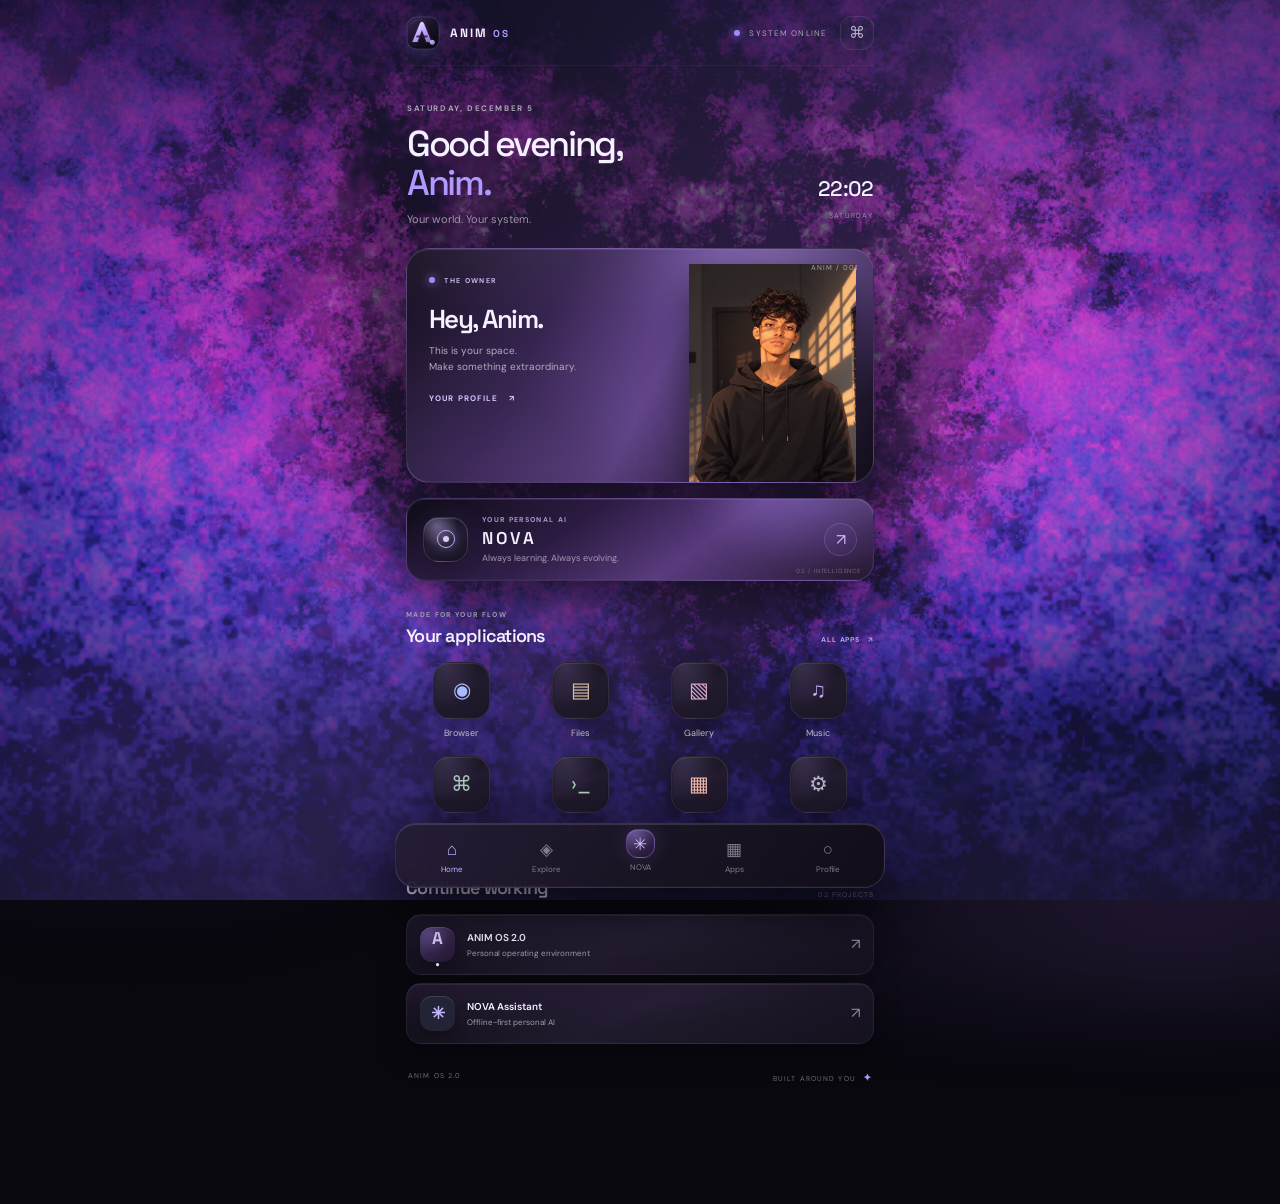
==== commit 8c725cbf: "Add ANIM OS installable PWA, logo and app icons" ====
--- a/index.html
+++ b/index.html
@@ -3,7 +3,14 @@
 <head>
   <meta charset="utf-8">
   <meta name="viewport" content="width=device-width, initial-scale=1, viewport-fit=cover">
-  <meta name="theme-color" content="#0d0d12">
+  <meta name="theme-color" content="#171126">
+  <meta name="mobile-web-app-capable" content="yes">
+  <meta name="apple-mobile-web-app-capable" content="yes">
+  <meta name="apple-mobile-web-app-status-bar-style" content="black-translucent">
+  <meta name="application-name" content="ANIM OS">
+  <link rel="manifest" href="./manifest.webmanifest">
+  <link rel="icon" type="image/svg+xml" href="./assets/icons/anim-os-icon.svg">
+  <link rel="apple-touch-icon" href="./assets/icons/anim-os-icon.svg">
   <meta name="description" content="ANIM OS 2.0 — Your world. Your system.">
   <title>ANIM OS 2.0</title>
   <link rel="icon" href="assets/identity/Profile.png">
@@ -21,8 +28,8 @@
   <div class="ambient ambient-one"></div><div class="ambient ambient-two"></div>
   <div class="os-shell">
     <header class="topbar">
-      <a class="brand" href="#" aria-label="ANIM OS home"><span class="brand-symbol">A<span>.</span></span><span class="brand-name">ANIM<span>OS</span></span></a>
-      <div class="top-right"><span class="system-status"><i></i> SYSTEM ONLINE</span><button class="icon-button" id="settings-button" aria-label="Settings">⌘</button></div>
+      <a class="brand" href="#" aria-label="ANIM OS home"><img class="brand-logo" src="assets/brand/anim-os-logo.svg" alt=""><span class="brand-name">ANIM<span>OS</span></span></a>
+      <div class="top-right"><span class="system-status"><i></i> SYSTEM ONLINE</span><button class="install-button" id="install-button" type="button" hidden><span>↓</span> INSTALL</button><button class="icon-button" id="settings-button" aria-label="Settings">⌘</button></div>
     </header>
 
     <main>
--- a/style.css
+++ b/style.css
@@ -133,3 +133,49 @@
   .cloudscape .cloud-rim-soft{filter:blur(1px)}
 }
 @media(prefers-reduced-motion:reduce){.cloudscape .cloud-layer{animation:none!important}}
+
+
+/* Procedural volumetric cloud renderer */
+.cloudscape{
+  position:fixed;inset:0;z-index:0;overflow:hidden;pointer-events:none;
+  opacity:.94;isolation:isolate;mix-blend-mode:screen;background:transparent;
+}
+.cloudscape .cloud-plane{
+  position:absolute;inset:-3%;width:106%;height:106%;display:block;
+  transform:translate3d(0,0,0);will-change:transform;mix-blend-mode:screen;
+}
+.cloudscape .cloud-plane-far{opacity:.56;filter:blur(1.8px);animation:cloud-plane-far 92s ease-in-out infinite alternate}
+.cloudscape .cloud-plane-mid{opacity:.78;filter:blur(.65px);animation:cloud-plane-mid 68s ease-in-out infinite alternate}
+.cloudscape .cloud-plane-near{opacity:.86;filter:blur(.18px);animation:cloud-plane-near 54s ease-in-out infinite alternate}
+@keyframes cloud-plane-far{from{transform:translate3d(-1.2%,.4%,0) scale(1.02)}to{transform:translate3d(1.4%,-.7%,0) scale(1.06)}}
+@keyframes cloud-plane-mid{from{transform:translate3d(1%,-.4%,0) scale(1.02)}to{transform:translate3d(-1.3%,.8%,0) scale(1.055)}}
+@keyframes cloud-plane-near{from{transform:translate3d(-.7%,.5%,0) scale(1.025)}to{transform:translate3d(1.1%,-.7%,0) scale(1.065)}}
+@media(max-width:520px){
+ .cloudscape{opacity:.92}
+ .cloudscape .cloud-plane-far{filter:blur(1.35px)}
+ .cloudscape .cloud-plane-mid{filter:blur(.45px)}
+ .cloudscape .cloud-plane-near{filter:none}
+}
+@media(prefers-reduced-motion:reduce){
+ .cloudscape .cloud-plane{animation:none!important;will-change:auto}
+}
+
+
+/* Vibrancy correction: stronger colour transmission through all cloud planes */
+.cloudscape{opacity:.99}
+.cloudscape .cloud-plane{mix-blend-mode:screen}
+.cloudscape .cloud-plane-far{opacity:.70;filter:blur(1.5px) saturate(1.34) contrast(1.08)}
+.cloudscape .cloud-plane-mid{opacity:.91;filter:blur(.45px) saturate(1.42) contrast(1.10)}
+.cloudscape .cloud-plane-near{opacity:1;filter:saturate(1.38) contrast(1.12)}
+@media(max-width:520px){
+  .cloudscape{opacity:.98}
+  .cloudscape .cloud-plane-far{filter:blur(1.2px) saturate(1.3) contrast(1.07)}
+  .cloudscape .cloud-plane-mid{filter:blur(.35px) saturate(1.38) contrast(1.09)}
+}
+
+/* PWA identity and install control */
+.brand-logo{display:block;width:34px;height:34px;object-fit:contain;filter:drop-shadow(0 3px 9px #8d6ad955)}
+.install-button{height:31px;padding:0 10px;border:1px solid #b69cff55;border-radius:10px;background:linear-gradient(135deg,#493568aa,#21172fdd);color:#e5dcff;font-size:8px;font-weight:700;letter-spacing:.12em;box-shadow:inset 0 1px 0 #ffffff20,0 4px 12px #0003}
+.install-button span{font-size:13px;margin-right:4px}
+.install-button[hidden]{display:none}
+@media(max-width:360px){.install-button{padding:0 7px;font-size:7px}.top-right{gap:8px}}
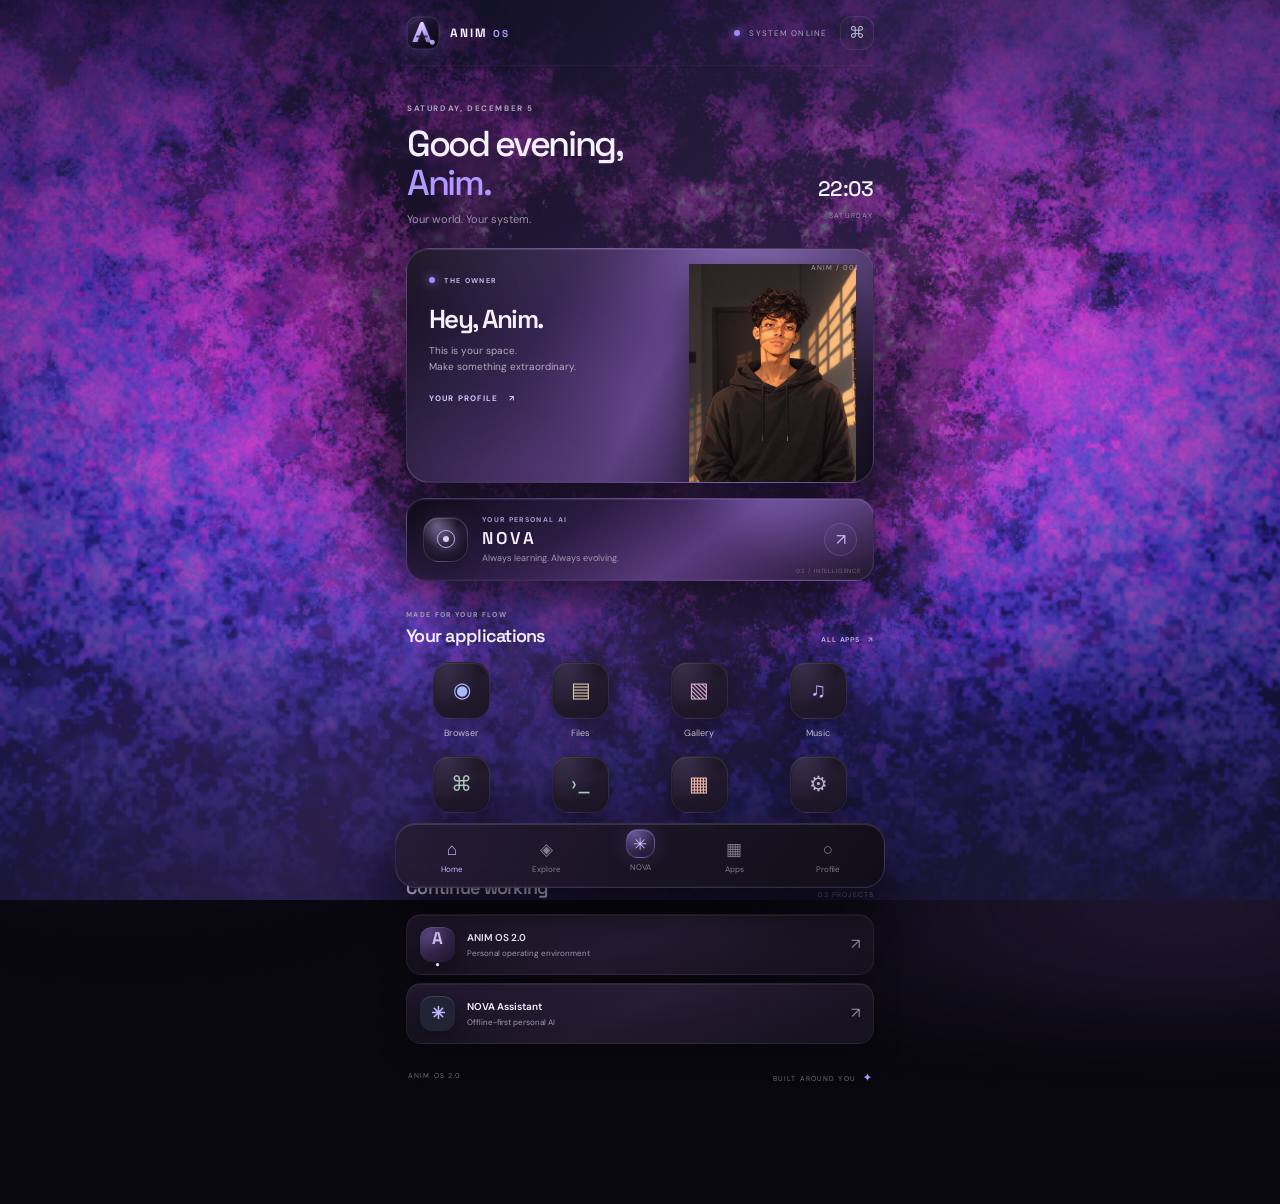
==== commit 6d5f9626: "Add raster PWA icon fallbacks for Android and iOS" ====
--- a/index.html
+++ b/index.html
@@ -10,7 +10,7 @@
   <meta name="application-name" content="ANIM OS">
   <link rel="manifest" href="./manifest.webmanifest">
   <link rel="icon" type="image/svg+xml" href="./assets/icons/anim-os-icon.svg">
-  <link rel="apple-touch-icon" href="./assets/icons/anim-os-icon.svg">
+  <link rel="apple-touch-icon" href="./assets/icons/icon-192.png">
   <meta name="description" content="ANIM OS 2.0 — Your world. Your system.">
   <title>ANIM OS 2.0</title>
   <link rel="icon" href="assets/identity/Profile.png">
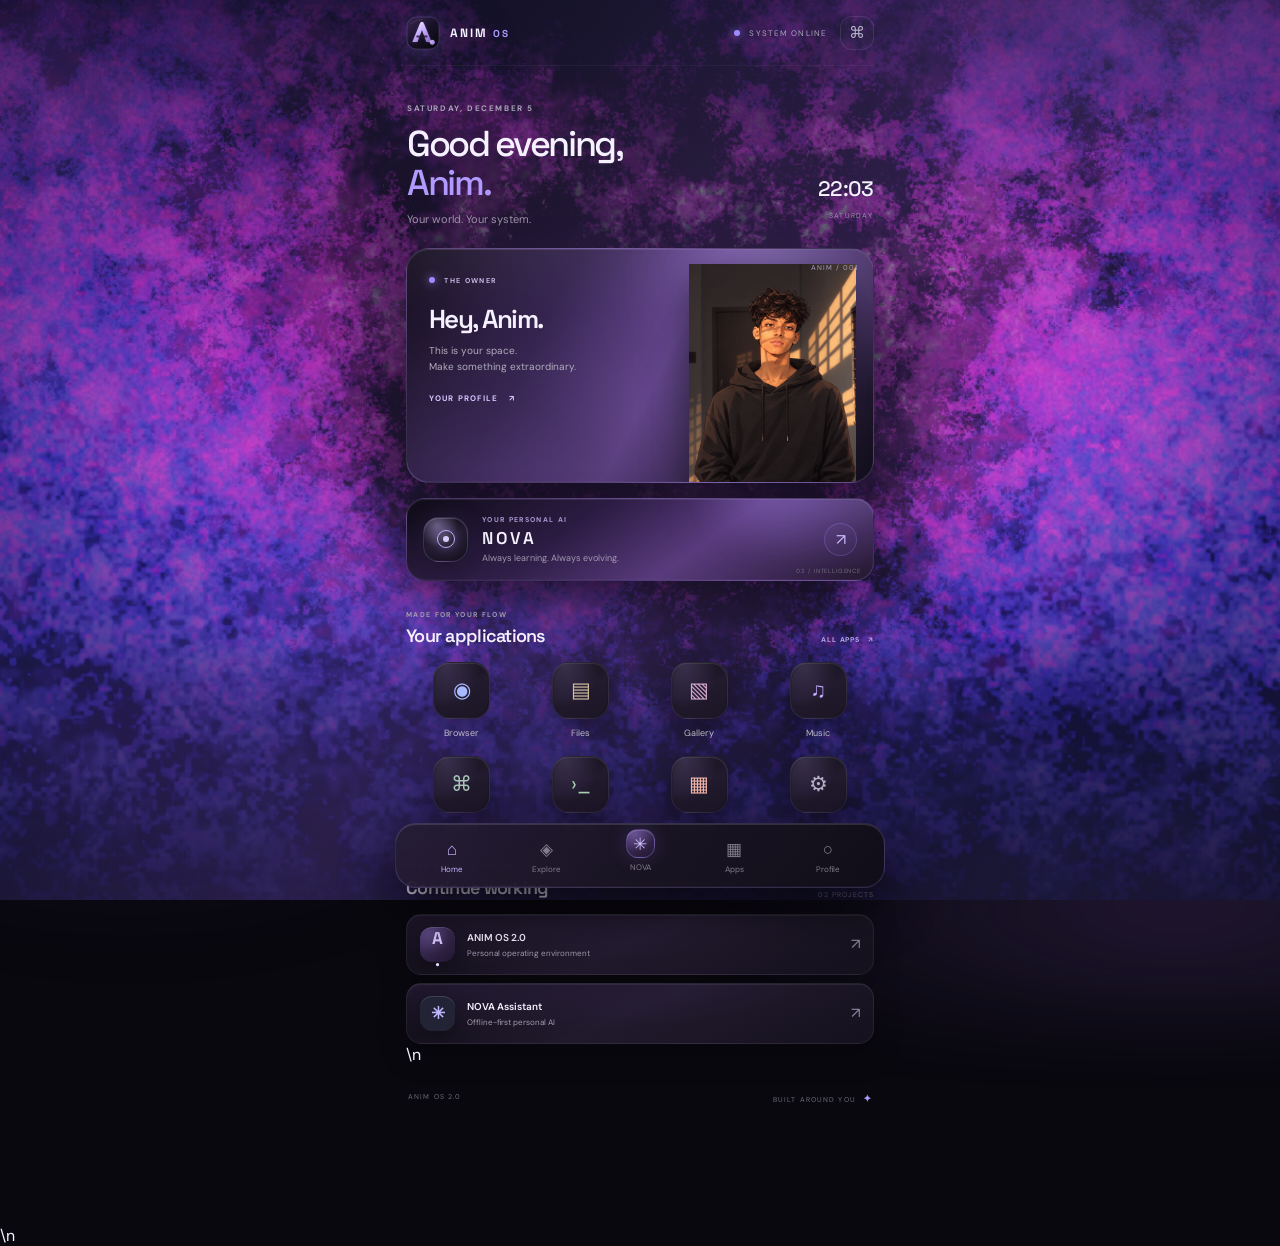
==== commit 0712004c: "Build the ANIM OS profile identity screen" ====
--- a/index.html
+++ b/index.html
@@ -76,7 +76,50 @@
         <button class="project-card" data-project="ANIM OS 2.0"><span class="project-mark">A<span>.</span></span><span class="project-details"><strong>ANIM OS 2.0</strong><small>Personal operating environment</small></span><span class="project-arrow">↗</span></button>
         <button class="project-card" data-project="NOVA Assistant"><span class="project-mark nova-mark">✳</span><span class="project-details"><strong>NOVA Assistant</strong><small>Offline-first personal AI</small></span><span class="project-arrow">↗</span></button>
       </section>
-      <footer class="footer-note"><span>ANIM OS 2.0</span><span>BUILT AROUND YOU <b>✦</b></span></footer>
+
+      <section class="profile-screen" id="profile-screen" aria-labelledby="profile-title" hidden>
+        <div class="profile-screen-head">
+          <div><span class="micro-label">YOUR DIGITAL IDENTITY</span><h2 id="profile-title">Profile</h2></div>
+          <button class="profile-back" id="profile-back" type="button" aria-label="Back to home">←</button>
+        </div>
+
+        <article class="profile-identity-card">
+          <div class="profile-cover"><span>ANIM OS / IDENTITY 001</span><i></i></div>
+          <div class="profile-identity-content">
+            <div class="profile-avatar"><img src="assets/identity/Profile.png" alt="Anim's profile avatar"></div>
+            <div class="profile-name-row"><div><h3 id="profile-name">Anim Katwal</h3><p id="profile-handle">@anim</p></div><span class="profile-status"><i></i> OWNER</span></div>
+            <p class="profile-bio" id="profile-bio">Building ideas into experiences.</p>
+            <button class="profile-edit-button" id="edit-profile-button" type="button">EDIT PROFILE <span>↗</span></button>
+          </div>
+        </article>
+
+        <div class="profile-stats">
+          <div><strong>02</strong><span>PROJECTS</span></div>
+          <div><strong>01</strong><span>AI COMPANION</span></div>
+          <div><strong>∞</strong><span>POSSIBILITIES</span></div>
+        </div>
+
+        <section class="profile-block">
+          <div class="profile-block-heading"><span class="micro-label">A LITTLE ABOUT THIS SPACE</span><h3>About</h3></div>
+          <p class="profile-about-copy">A personal digital universe for creating, exploring technology, and bringing ambitious ideas to life.</p>
+        </section>
+
+        <section class="profile-block">
+          <div class="profile-block-heading"><span class="micro-label">CURRENTLY BUILDING</span><h3>Projects</h3></div>
+          <div class="profile-project-list">
+            <article class="profile-project"><span class="profile-project-icon">A.</span><div><strong>ANIM OS 2.0</strong><small>Your personal digital universe</small></div><span class="profile-project-state">IN PROGRESS</span></article>
+            <article class="profile-project"><span class="profile-project-icon nova-project-icon">✳</span><div><strong>NOVA</strong><small>Offline-first personal AI</small></div><span class="profile-project-state">ACTIVE</span></article>
+          </div>
+        </section>
+
+        <section class="profile-block">
+          <div class="profile-block-heading"><span class="micro-label">WHAT I'M INTO</span><h3>Interests</h3></div>
+          <div class="profile-tags"><span>Artificial intelligence</span><span>Creative technology</span><span>Interface design</span><span>Building software</span></div>
+        </section>
+
+        <p class="profile-local-note"><span>✦</span> Your profile edits are saved on this device.</p>
+      </section>
+\n      <footer class="footer-note"><span>ANIM OS 2.0</span><span>BUILT AROUND YOU <b>✦</b></span></footer>
     </main>
     <nav class="bottom-nav" aria-label="Main navigation">
       <button class="nav-item active" data-tab="Home"><span>⌂</span><small>Home</small></button>
@@ -86,7 +129,24 @@
       <button class="nav-item" data-tab="Profile"><span>○</span><small>Profile</small></button>
     </nav>
   </div>
-  <div class="toast" id="toast" role="status" aria-live="polite"></div>
+
+  <div class="profile-modal" id="profile-modal" hidden>
+    <div class="profile-modal-backdrop" data-close-profile></div>
+    <section class="profile-modal-card" role="dialog" aria-modal="true" aria-labelledby="profile-editor-title">
+      <div class="profile-modal-heading"><div><span class="micro-label">MAKE IT YOURS</span><h2 id="profile-editor-title">Edit profile</h2></div><button type="button" class="profile-modal-close" data-close-profile aria-label="Close">×</button></div>
+      <form id="profile-form">
+        <label for="edit-display-name">Display name</label>
+        <input id="edit-display-name" name="displayName" maxlength="40" required autocomplete="name">
+        <label for="edit-handle">Username</label>
+        <input id="edit-handle" name="handle" maxlength="24" required autocomplete="nickname" placeholder="anim">
+        <label for="edit-bio">About you</label>
+        <textarea id="edit-bio" name="bio" rows="3" maxlength="140" placeholder="A few words about you..."></textarea>
+        <p class="profile-form-hint">This information stays in this app on this device.</p>
+        <div class="profile-form-actions"><button type="button" class="profile-cancel" data-close-profile>Cancel</button><button type="submit" class="profile-save">SAVE CHANGES</button></div>
+      </form>
+    </section>
+  </div>
+\n  <div class="toast" id="toast" role="status" aria-live="polite"></div>
   <script src="cloudscape.js" defer></script>
   <script src="script.js"></script>
 </body>
